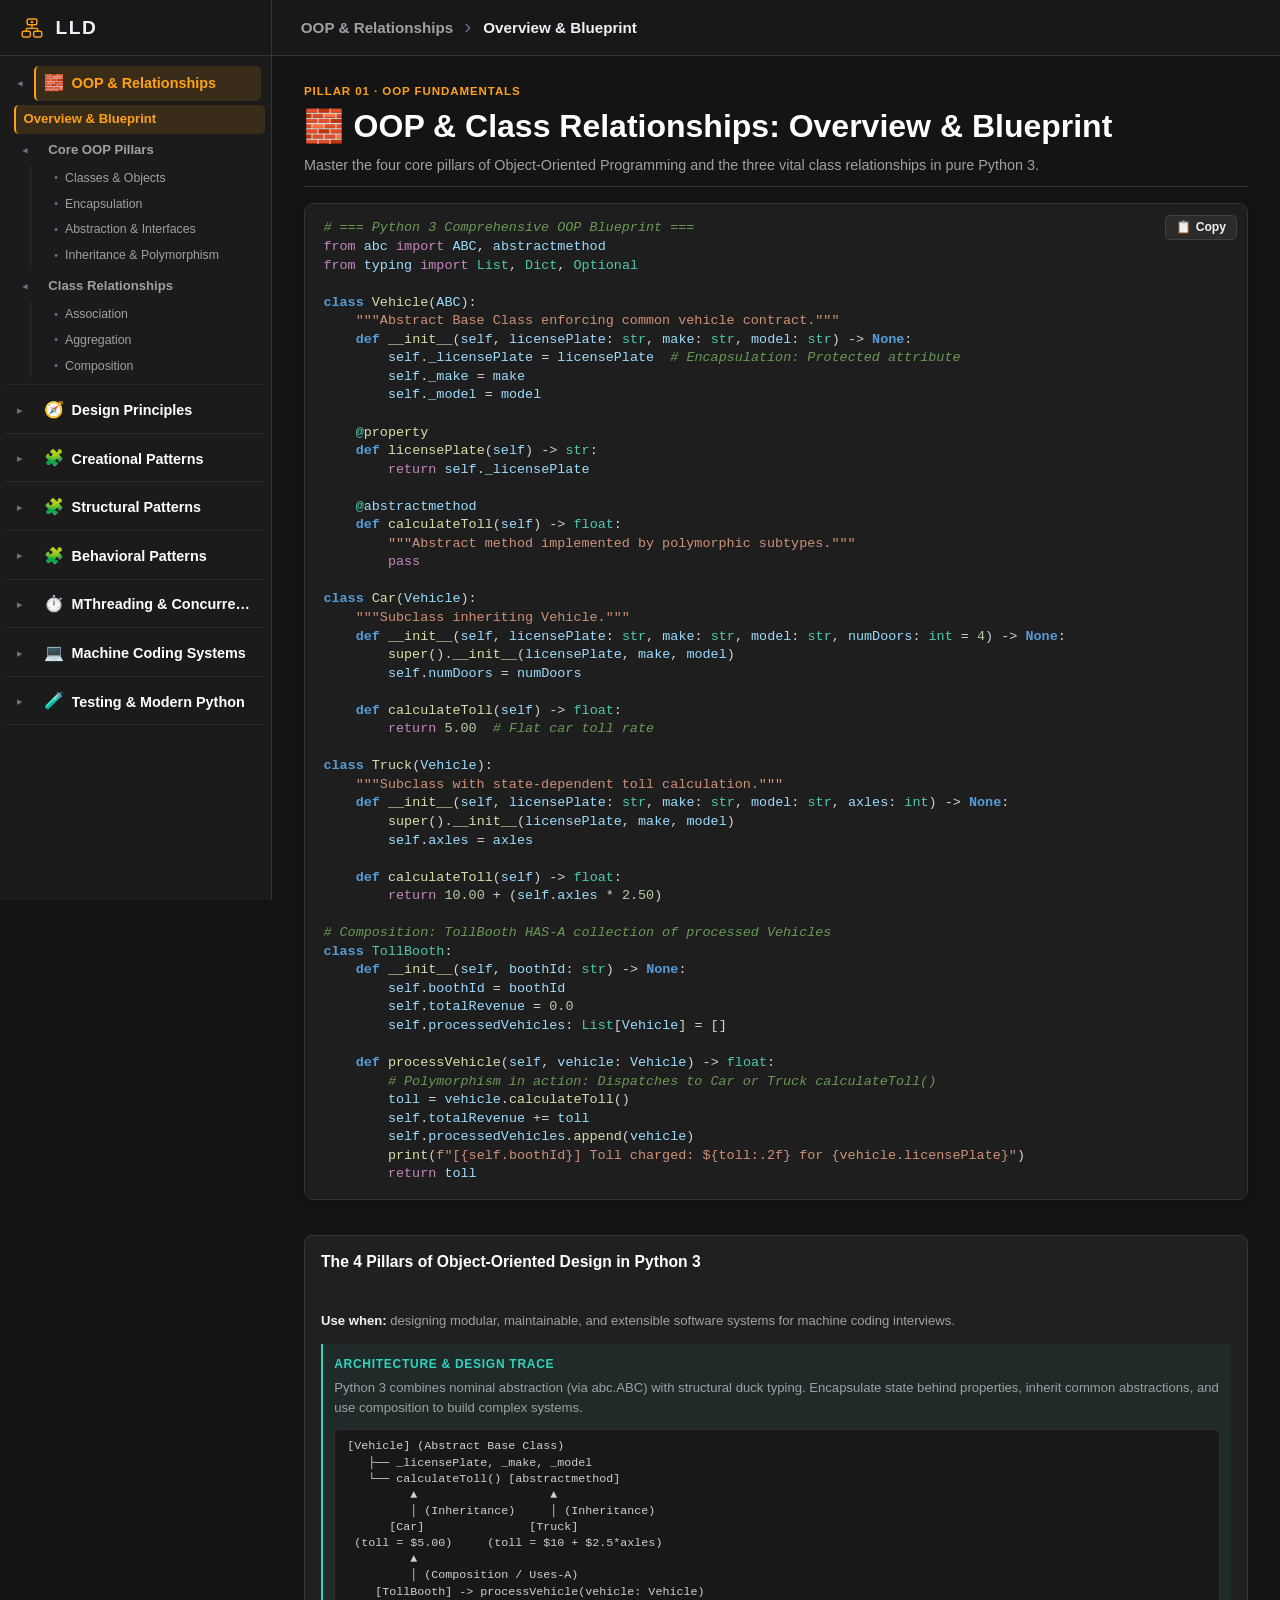
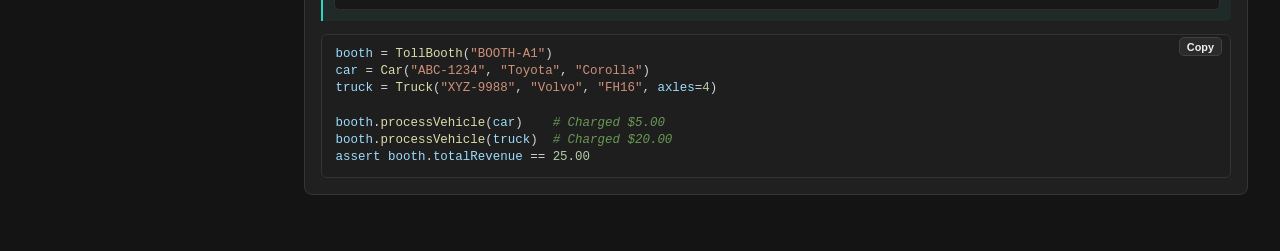
==== index.html @ dd537dd0 "Add Python 3 Multi-Threading (MThreading) section with locks, condition variables, semaphores, event" ====
<!doctype html>
<html lang="en">
<head>
  <meta charset="UTF-8">
  <meta name="viewport" content="width=device-width, initial-scale=1.0">
  <meta name="description" content="Python 3 Low-Level Design (LLD) and Machine Coding Interview Guide with 3-Level Navigation.">
  <title>LLD Machine Coding Interview Guide · Python 3</title>
  <link rel="shortcut icon" href="favicon.ico">
  <link rel="icon" type="image/x-icon" href="favicon.ico">
  <link rel="apple-touch-icon" href="apple-touch-icon.png">
  <link rel="icon" type="image/svg+xml" href="assets/favicon.svg">
  <link rel="stylesheet" href="assets/css/cheat-sheet.css">
</head>
<body>
  <aside class="sidebar" id="sidebar" aria-label="Topic navigation">
    <div class="sidebar-header">
      <a class="brand" href="index.html" aria-label="LLD Home">
        <span class="brand-icon" aria-hidden="true">
          <svg class="brand-dsa-icon" viewBox="0 0 32 32" width="24" height="24" fill="none">
            <rect width="32" height="32" rx="7" fill="#1a1a1a"/>
            <rect x="10" y="5" width="12" height="7" rx="2" fill="none" stroke="#ffa116" stroke-width="1.8"/>
            <circle cx="16" cy="8.5" r="1.5" fill="#ffa116"/>
            <line x1="16" y1="12" x2="16" y2="16.5" stroke="#ffa116" stroke-width="1.6"/>
            <line x1="9" y1="16.5" x2="23" y2="16.5" stroke="#ffa116" stroke-width="1.6"/>
            <line x1="9" y1="16.5" x2="9" y2="20" stroke="#ffa116" stroke-width="1.6"/>
            <line x1="23" y1="16.5" x2="23" y2="20" stroke="#ffa116" stroke-width="1.6"/>
            <rect x="4" y="20" width="10" height="7" rx="2" fill="none" stroke="#ffa116" stroke-width="1.8"/>
            <rect x="18" y="20" width="10" height="7" rx="2" fill="none" stroke="#ffa116" stroke-width="1.8"/>
          </svg>
        </span>
        <span class="brand-title">LLD</span>
      </a>
    </div>

    <nav class="nav-tree" id="nav-tree" aria-label="3-Level Category Navigation">
      <!-- 1. OOP FUNDAMENTALS & RELATIONSHIPS -->
      <div class="tree-node l1-node expanded" data-topic="oop">
        <div class="tree-header l1-header">
          <button class="tree-toggle" type="button" aria-label="Toggle OOP">
            <span class="chevron">▾</span>
          </button>
          <a class="nav-item l1-link active" href="#oop-blueprint">
            <span class="topic-icon">🧱</span>
            <span class="nav-title">OOP &amp; Relationships</span>
          </a>
        </div>
        <div class="tree-children l2-children">
          <div class="tree-node l2-node">
            <div class="tree-header l2-header">
              <a class="nav-item l2-link active" href="#oop-blueprint">
                <span class="nav-title">Overview &amp; Blueprint</span>
              </a>
            </div>
          </div>
          <div class="tree-node l2-node expanded">
            <div class="tree-header l2-header">
              <button class="tree-toggle" type="button" aria-label="Toggle Core Pillars">
                <span class="chevron">▾</span>
              </button>
              <a class="nav-item l2-link" href="#oop-pillars-sub">
                <span class="nav-title">Core OOP Pillars</span>
              </a>
            </div>
            <div class="tree-children l3-children">
              <a class="nav-item l3-link" href="#oop-pillars-sub" data-target-sub="oop-classes-objects">
                <span class="leaf-dot">•</span>
                <span class="nav-title">Classes &amp; Objects</span>
              </a>
              <a class="nav-item l3-link" href="#oop-pillars-sub" data-target-sub="oop-encapsulation">
                <span class="leaf-dot">•</span>
                <span class="nav-title">Encapsulation</span>
              </a>
              <a class="nav-item l3-link" href="#oop-pillars-sub" data-target-sub="oop-abstraction">
                <span class="leaf-dot">•</span>
                <span class="nav-title">Abstraction &amp; Interfaces</span>
              </a>
              <a class="nav-item l3-link" href="#oop-pillars-sub" data-target-sub="oop-inheritance-poly">
                <span class="leaf-dot">•</span>
                <span class="nav-title">Inheritance &amp; Polymorphism</span>
              </a>
            </div>
          </div>
          <div class="tree-node l2-node expanded">
            <div class="tree-header l2-header">
              <button class="tree-toggle" type="button" aria-label="Toggle Class Relationships">
                <span class="chevron">▾</span>
              </button>
              <a class="nav-item l2-link" href="#oop-relationships-sub">
                <span class="nav-title">Class Relationships</span>
              </a>
            </div>
            <div class="tree-children l3-children">
              <a class="nav-item l3-link" href="#oop-relationships-sub" data-target-sub="oop-association">
                <span class="leaf-dot">•</span>
                <span class="nav-title">Association</span>
              </a>
              <a class="nav-item l3-link" href="#oop-relationships-sub" data-target-sub="oop-aggregation">
                <span class="leaf-dot">•</span>
                <span class="nav-title">Aggregation</span>
              </a>
              <a class="nav-item l3-link" href="#oop-relationships-sub" data-target-sub="oop-composition">
                <span class="leaf-dot">•</span>
                <span class="nav-title">Composition</span>
              </a>
            </div>
          </div>
        </div>
      </div>

      <!-- 2. DESIGN PRINCIPLES -->
      <div class="tree-node l1-node" data-topic="principles">
        <div class="tree-header l1-header">
          <button class="tree-toggle" type="button" aria-label="Toggle Design Principles">
            <span class="chevron">▸</span>
          </button>
          <a class="nav-item l1-link" href="#principles-blueprint">
            <span class="topic-icon">🧭</span>
            <span class="nav-title">Design Principles</span>
          </a>
        </div>
        <div class="tree-children l2-children">
          <div class="tree-node l2-node">
            <div class="tree-header l2-header">
              <a class="nav-item l2-link" href="#principles-blueprint">
                <span class="nav-title">Overview &amp; Blueprint</span>
              </a>
            </div>
          </div>
          <div class="tree-node l2-node">
            <div class="tree-header l2-header">
              <button class="tree-toggle" type="button" aria-label="Toggle Core Principles">
                <span class="chevron">▸</span>
              </button>
              <a class="nav-item l2-link" href="#principles-core-sub">
                <span class="nav-title">DRY, KISS &amp; YAGNI</span>
              </a>
            </div>
            <div class="tree-children l3-children">
              <a class="nav-item l3-link" href="#principles-core-sub" data-target-sub="principles-core-trio">
                <span class="leaf-dot">•</span>
                <span class="nav-title">Pragmatic Design Trio</span>
              </a>
            </div>
          </div>
          <div class="tree-node l2-node">
            <div class="tree-header l2-header">
              <button class="tree-toggle" type="button" aria-label="Toggle SOLID Principles">
                <span class="chevron">▸</span>
              </button>
              <a class="nav-item l2-link" href="#principles-solid-sub">
                <span class="nav-title">SOLID Principles</span>
              </a>
            </div>
            <div class="tree-children l3-children">
              <a class="nav-item l3-link" href="#principles-solid-sub" data-target-sub="solid-srp">
                <span class="leaf-dot">•</span>
                <span class="nav-title">Single Responsibility (SRP)</span>
              </a>
              <a class="nav-item l3-link" href="#principles-solid-sub" data-target-sub="solid-ocp">
                <span class="leaf-dot">•</span>
                <span class="nav-title">Open/Closed Principle (OCP)</span>
              </a>
              <a class="nav-item l3-link" href="#principles-solid-sub" data-target-sub="solid-lsp">
                <span class="leaf-dot">•</span>
                <span class="nav-title">Liskov Substitution (LSP)</span>
              </a>
              <a class="nav-item l3-link" href="#principles-solid-sub" data-target-sub="solid-isp">
                <span class="leaf-dot">•</span>
                <span class="nav-title">Interface Segregation (ISP)</span>
              </a>
              <a class="nav-item l3-link" href="#principles-solid-sub" data-target-sub="solid-dip">
                <span class="leaf-dot">•</span>
                <span class="nav-title">Dependency Inversion (DIP)</span>
              </a>
            </div>
          </div>
        </div>
      </div>

      <!-- 3. CREATIONAL DESIGN PATTERNS -->
      <div class="tree-node l1-node" data-topic="creational">
        <div class="tree-header l1-header">
          <button class="tree-toggle" type="button" aria-label="Toggle Creational">
            <span class="chevron">▸</span>
          </button>
          <a class="nav-item l1-link" href="#creational-blueprint">
            <span class="topic-icon">🧩</span>
            <span class="nav-title">Creational Patterns</span>
          </a>
        </div>
        <div class="tree-children l2-children">
          <div class="tree-node l2-node">
            <div class="tree-header l2-header">
              <a class="nav-item l2-link" href="#creational-blueprint">
                <span class="nav-title">Overview &amp; Blueprint</span>
              </a>
            </div>
          </div>
          <div class="tree-node l2-node">
            <div class="tree-header l2-header">
              <button class="tree-toggle" type="button" aria-label="Toggle Creational Patterns">
                <span class="chevron">▸</span>
              </button>
              <a class="nav-item l2-link" href="#creational-patterns-sub">
                <span class="nav-title">Creational Catalog</span>
              </a>
            </div>
            <div class="tree-children l3-children">
              <a class="nav-item l3-link" href="#creational-patterns-sub" data-target-sub="pattern-singleton">
                <span class="leaf-dot">•</span>
                <span class="nav-title">Singleton Pattern</span>
              </a>
              <a class="nav-item l3-link" href="#creational-patterns-sub" data-target-sub="pattern-factory-method">
                <span class="leaf-dot">•</span>
                <span class="nav-title">Factory Method</span>
              </a>
              <a class="nav-item l3-link" href="#creational-patterns-sub" data-target-sub="pattern-abstract-factory">
                <span class="leaf-dot">•</span>
                <span class="nav-title">Abstract Factory</span>
              </a>
              <a class="nav-item l3-link" href="#creational-patterns-sub" data-target-sub="pattern-builder">
                <span class="leaf-dot">•</span>
                <span class="nav-title">Builder Pattern</span>
              </a>
              <a class="nav-item l3-link" href="#creational-patterns-sub" data-target-sub="pattern-prototype">
                <span class="leaf-dot">•</span>
                <span class="nav-title">Prototype Pattern</span>
              </a>
            </div>
          </div>
        </div>
      </div>

      <!-- 4. STRUCTURAL DESIGN PATTERNS -->
      <div class="tree-node l1-node" data-topic="structural">
        <div class="tree-header l1-header">
          <button class="tree-toggle" type="button" aria-label="Toggle Structural">
            <span class="chevron">▸</span>
          </button>
          <a class="nav-item l1-link" href="#structural-blueprint">
            <span class="topic-icon">🧩</span>
            <span class="nav-title">Structural Patterns</span>
          </a>
        </div>
        <div class="tree-children l2-children">
          <div class="tree-node l2-node">
            <div class="tree-header l2-header">
              <a class="nav-item l2-link" href="#structural-blueprint">
                <span class="nav-title">Overview &amp; Blueprint</span>
              </a>
            </div>
          </div>
          <div class="tree-node l2-node">
            <div class="tree-header l2-header">
              <button class="tree-toggle" type="button" aria-label="Toggle Structural Patterns">
                <span class="chevron">▸</span>
              </button>
              <a class="nav-item l2-link" href="#structural-patterns-sub">
                <span class="nav-title">Structural Catalog</span>
              </a>
            </div>
            <div class="tree-children l3-children">
              <a class="nav-item l3-link" href="#structural-patterns-sub" data-target-sub="pattern-adapter">
                <span class="leaf-dot">•</span>
                <span class="nav-title">Adapter Pattern</span>
              </a>
              <a class="nav-item l3-link" href="#structural-patterns-sub" data-target-sub="pattern-bridge">
                <span class="leaf-dot">•</span>
                <span class="nav-title">Bridge Pattern</span>
              </a>
              <a class="nav-item l3-link" href="#structural-patterns-sub" data-target-sub="pattern-composite">
                <span class="leaf-dot">•</span>
                <span class="nav-title">Composite Pattern</span>
              </a>
              <a class="nav-item l3-link" href="#structural-patterns-sub" data-target-sub="pattern-decorator">
                <span class="leaf-dot">•</span>
                <span class="nav-title">Decorator Pattern</span>
              </a>
              <a class="nav-item l3-link" href="#structural-patterns-sub" data-target-sub="pattern-facade">
                <span class="leaf-dot">•</span>
                <span class="nav-title">Facade Pattern</span>
              </a>
              <a class="nav-item l3-link" href="#structural-patterns-sub" data-target-sub="pattern-flyweight">
                <span class="leaf-dot">•</span>
                <span class="nav-title">Flyweight Pattern</span>
              </a>
              <a class="nav-item l3-link" href="#structural-patterns-sub" data-target-sub="pattern-proxy">
                <span class="leaf-dot">•</span>
                <span class="nav-title">Proxy Pattern</span>
              </a>
            </div>
          </div>
        </div>
      </div>

      <!-- 5. BEHAVIORAL DESIGN PATTERNS -->
      <div class="tree-node l1-node" data-topic="behavioral">
        <div class="tree-header l1-header">
          <button class="tree-toggle" type="button" aria-label="Toggle Behavioral">
            <span class="chevron">▸</span>
          </button>
          <a class="nav-item l1-link" href="#behavioral-blueprint">
            <span class="topic-icon">🧩</span>
            <span class="nav-title">Behavioral Patterns</span>
          </a>
        </div>
        <div class="tree-children l2-children">
          <div class="tree-node l2-node">
            <div class="tree-header l2-header">
              <a class="nav-item l2-link" href="#behavioral-blueprint">
                <span class="nav-title">Overview &amp; Blueprint</span>
              </a>
            </div>
          </div>
          <div class="tree-node l2-node">
            <div class="tree-header l2-header">
              <button class="tree-toggle" type="button" aria-label="Toggle Behavioral Patterns">
                <span class="chevron">▸</span>
              </button>
              <a class="nav-item l2-link" href="#behavioral-patterns-sub">
                <span class="nav-title">Behavioral Catalog</span>
              </a>
            </div>
            <div class="tree-children l3-children">
              <a class="nav-item l3-link" href="#behavioral-patterns-sub" data-target-sub="pattern-strategy">
                <span class="leaf-dot">•</span>
                <span class="nav-title">Strategy Pattern</span>
              </a>
              <a class="nav-item l3-link" href="#behavioral-patterns-sub" data-target-sub="pattern-observer">
                <span class="leaf-dot">•</span>
                <span class="nav-title">Observer Pattern</span>
              </a>
              <a class="nav-item l3-link" href="#behavioral-patterns-sub" data-target-sub="pattern-command">
                <span class="leaf-dot">•</span>
                <span class="nav-title">Command Pattern</span>
              </a>
              <a class="nav-item l3-link" href="#behavioral-patterns-sub" data-target-sub="pattern-state">
                <span class="leaf-dot">•</span>
                <span class="nav-title">State Pattern</span>
              </a>
              <a class="nav-item l3-link" href="#behavioral-patterns-sub" data-target-sub="pattern-template-method">
                <span class="leaf-dot">•</span>
                <span class="nav-title">Template Method</span>
              </a>
              <a class="nav-item l3-link" href="#behavioral-patterns-sub" data-target-sub="pattern-iterator">
                <span class="leaf-dot">•</span>
                <span class="nav-title">Iterator Pattern</span>
              </a>
              <a class="nav-item l3-link" href="#behavioral-patterns-sub" data-target-sub="pattern-chain-of-responsibility">
                <span class="leaf-dot">•</span>
                <span class="nav-title">Chain of Responsibility</span>
              </a>
              <a class="nav-item l3-link" href="#behavioral-patterns-sub" data-target-sub="pattern-mediator">
                <span class="leaf-dot">•</span>
                <span class="nav-title">Mediator Pattern</span>
              </a>
              <a class="nav-item l3-link" href="#behavioral-patterns-sub" data-target-sub="pattern-memento">
                <span class="leaf-dot">•</span>
                <span class="nav-title">Memento Pattern</span>
              </a>
              <a class="nav-item l3-link" href="#behavioral-patterns-sub" data-target-sub="pattern-visitor">
                <span class="leaf-dot">•</span>
                <span class="nav-title">Visitor Pattern</span>
              </a>
            </div>
          </div>
        </div>
      </div>

            <!-- 6. CONCURRENCY & MULTI-THREADING (MTHREADING) -->
      <div class="tree-node l1-node" data-topic="concurrency">
        <div class="tree-header l1-header">
          <button class="tree-toggle" type="button" aria-label="Toggle Concurrency">
            <span class="chevron">▸</span>
          </button>
          <a class="nav-item l1-link" href="#concurrency-blueprint">
            <span class="topic-icon">⏱️</span>
            <span class="nav-title">MThreading &amp; Concurrency</span>
          </a>
        </div>
        <div class="tree-children l2-children">
          <div class="tree-node l2-node">
            <div class="tree-header l2-header">
              <a class="nav-item l2-link" href="#concurrency-blueprint">
                <span class="nav-title">Overview &amp; Blueprint</span>
              </a>
            </div>
          </div>
          <!-- 6.1 MThreading Primitives -->
          <div class="tree-node l2-node">
            <div class="tree-header l2-header">
              <button class="tree-toggle" type="button" aria-label="Toggle Primitives">
                <span class="chevron">▸</span>
              </button>
              <a class="nav-item l2-link" href="#concurrency-sync-sub">
                <span class="nav-title">MThreading Primitives</span>
              </a>
            </div>
            <div class="tree-children l3-children">
              <a class="nav-item l3-link" href="#concurrency-sync-sub" data-target-sub="conc-lock">
                <span class="leaf-dot">•</span>
                <span class="nav-title">Lock (Mutual Exclusion)</span>
              </a>
              <a class="nav-item l3-link" href="#concurrency-sync-sub" data-target-sub="conc-rlock">
                <span class="leaf-dot">•</span>
                <span class="nav-title">RLock (Reentrant Lock)</span>
              </a>
              <a class="nav-item l3-link" href="#concurrency-sync-sub" data-target-sub="conc-condition">
                <span class="leaf-dot">•</span>
                <span class="nav-title">Condition Variables</span>
              </a>
              <a class="nav-item l3-link" href="#concurrency-sync-sub" data-target-sub="conc-semaphore">
                <span class="leaf-dot">•</span>
                <span class="nav-title">Semaphore &amp; Bounded</span>
              </a>
              <a class="nav-item l3-link" href="#concurrency-sync-sub" data-target-sub="conc-event">
                <span class="leaf-dot">•</span>
                <span class="nav-title">Event (Signaling &amp; Flags)</span>
              </a>
            </div>
          </div>
          <!-- 6.2 Sync, Patterns & Pitfalls -->
          <div class="tree-node l2-node">
            <div class="tree-header l2-header">
              <button class="tree-toggle" type="button" aria-label="Toggle Patterns">
                <span class="chevron">▸</span>
              </button>
              <a class="nav-item l2-link" href="#concurrency-patterns-sub">
                <span class="nav-title">Sync, Patterns &amp; Pitfalls</span>
              </a>
            </div>
            <div class="tree-children l3-children">
              <a class="nav-item l3-link" href="#concurrency-patterns-sub" data-target-sub="conc-thread-sync">
                <span class="leaf-dot">•</span>
                <span class="nav-title">Thread Synchronization</span>
              </a>
              <a class="nav-item l3-link" href="#concurrency-patterns-sub" data-target-sub="conc-producer-consumer">
                <span class="leaf-dot">•</span>
                <span class="nav-title">Producer / Consumer</span>
              </a>
              <a class="nav-item l3-link" href="#concurrency-patterns-sub" data-target-sub="conc-deadlocks">
                <span class="leaf-dot">•</span>
                <span class="nav-title">Deadlocks &amp; Avoidance</span>
              </a>
              <a class="nav-item l3-link" href="#concurrency-patterns-sub" data-target-sub="conc-race-conditions">
                <span class="leaf-dot">•</span>
                <span class="nav-title">Race Conditions &amp; Fixes</span>
              </a>
              <a class="nav-item l3-link" href="#concurrency-patterns-sub" data-target-sub="conc-thread-pool">
                <span class="leaf-dot">•</span>
                <span class="nav-title">Thread Pool Pattern</span>
              </a>
              <a class="nav-item l3-link" href="#concurrency-patterns-sub" data-target-sub="conc-reader-writer">
                <span class="leaf-dot">•</span>
                <span class="nav-title">Reader-Writer Lock</span>
              </a>
            </div>
          </div>
        </div>
      </div>

      <!-- 7. MACHINE CODING SYSTEMS -->
      <div class="tree-node l1-node" data-topic="problems">
        <div class="tree-header l1-header">
          <button class="tree-toggle" type="button" aria-label="Toggle Problems">
            <span class="chevron">▸</span>
          </button>
          <a class="nav-item l1-link" href="#problems-blueprint">
            <span class="topic-icon">💻</span>
            <span class="nav-title">Machine Coding Systems</span>
          </a>
        </div>
        <div class="tree-children l2-children">
          <div class="tree-node l2-node">
            <div class="tree-header l2-header">
              <a class="nav-item l2-link" href="#problems-blueprint">
                <span class="nav-title">Interview Strategy</span>
              </a>
            </div>
          </div>
          <!-- 7.1 Foundational Systems -->
          <div class="tree-node l2-node">
            <div class="tree-header l2-header">
              <button class="tree-toggle" type="button" aria-label="Toggle Foundational Systems">
                <span class="chevron">▸</span>
              </button>
              <a class="nav-item l2-link" href="#problems-foundational-sub">
                <span class="nav-title">Foundational &amp; Utilities</span>
              </a>
            </div>
            <div class="tree-children l3-children">
              <a class="nav-item l3-link" href="#problems-foundational-sub" data-target-sub="prob-parking-lot">
                <span class="leaf-dot">•</span>
                <span class="nav-title">Parking Lot System</span>
              </a>
              <a class="nav-item l3-link" href="#problems-foundational-sub" data-target-sub="prob-lru-cache">
                <span class="leaf-dot">•</span>
                <span class="nav-title">LRU Cache</span>
              </a>
              <a class="nav-item l3-link" href="#problems-foundational-sub" data-target-sub="prob-elevator-system">
                <span class="leaf-dot">•</span>
                <span class="nav-title">Elevator System</span>
              </a>
              <a class="nav-item l3-link" href="#problems-foundational-sub" data-target-sub="prob-splitwise">
                <span class="leaf-dot">•</span>
                <span class="nav-title">Splitwise Expense Sharing</span>
              </a>
              <a class="nav-item l3-link" href="#problems-foundational-sub" data-target-sub="prob-vending-machine">
                <span class="leaf-dot">•</span>
                <span class="nav-title">Vending Machine</span>
              </a>
              <a class="nav-item l3-link" href="#problems-foundational-sub" data-target-sub="prob-coffee-vending">
                <span class="leaf-dot">•</span>
                <span class="nav-title">Coffee Vending Machine</span>
              </a>
              <a class="nav-item l3-link" href="#problems-foundational-sub" data-target-sub="prob-pub-sub">
                <span class="leaf-dot">•</span>
                <span class="nav-title">Pub-Sub Message Broker</span>
              </a>
              <a class="nav-item l3-link" href="#problems-foundational-sub" data-target-sub="prob-logging-framework">
                <span class="leaf-dot">•</span>
                <span class="nav-title">Logging Framework</span>
              </a>
            </div>
          </div>

          <!-- 7.2 Mobility & Booking -->
          <div class="tree-node l2-node">
            <div class="tree-header l2-header">
              <button class="tree-toggle" type="button" aria-label="Toggle Mobility & Booking">
                <span class="chevron">▸</span>
              </button>
              <a class="nav-item l2-link" href="#problems-booking-sub">
                <span class="nav-title">Mobility &amp; Booking</span>
              </a>
            </div>
            <div class="tree-children l3-children">
              <a class="nav-item l3-link" href="#problems-booking-sub" data-target-sub="prob-ride-sharing">
                <span class="leaf-dot">•</span>
                <span class="nav-title">Ride-Sharing (Uber/Lyft)</span>
              </a>
              <a class="nav-item l3-link" href="#problems-booking-sub" data-target-sub="prob-movie-booking">
                <span class="leaf-dot">•</span>
                <span class="nav-title">Movie Ticket Booking</span>
              </a>
              <a class="nav-item l3-link" href="#problems-booking-sub" data-target-sub="prob-concert-booking">
                <span class="leaf-dot">•</span>
                <span class="nav-title">Concert Ticket Booking</span>
              </a>
              <a class="nav-item l3-link" href="#problems-booking-sub" data-target-sub="prob-hotel-management">
                <span class="leaf-dot">•</span>
                <span class="nav-title">Hotel Management</span>
              </a>
              <a class="nav-item l3-link" href="#problems-booking-sub" data-target-sub="prob-car-rental">
                <span class="leaf-dot">•</span>
                <span class="nav-title">Car Rental System</span>
              </a>
              <a class="nav-item l3-link" href="#problems-booking-sub" data-target-sub="prob-airline-management">
                <span class="leaf-dot">•</span>
                <span class="nav-title">Airline Management</span>
              </a>
              <a class="nav-item l3-link" href="#problems-booking-sub" data-target-sub="prob-food-delivery">
                <span class="leaf-dot">•</span>
                <span class="nav-title">Food Delivery (DoorDash)</span>
              </a>
              <a class="nav-item l3-link" href="#problems-booking-sub" data-target-sub="prob-restaurant-management">
                <span class="leaf-dot">•</span>
                <span class="nav-title">Restaurant Management</span>
              </a>
            </div>
          </div>

          <!-- 7.3 Gaming & Board -->
          <div class="tree-node l2-node">
            <div class="tree-header l2-header">
              <button class="tree-toggle" type="button" aria-label="Toggle Gaming & Board">
                <span class="chevron">▸</span>
              </button>
              <a class="nav-item l2-link" href="#problems-gaming-sub">
                <span class="nav-title">Gaming &amp; Board Systems</span>
              </a>
            </div>
            <div class="tree-children l3-children">
              <a class="nav-item l3-link" href="#problems-gaming-sub" data-target-sub="prob-chess-game">
                <span class="leaf-dot">•</span>
                <span class="nav-title">Chess Game Engine</span>
              </a>
              <a class="nav-item l3-link" href="#problems-gaming-sub" data-target-sub="prob-tictactoe">
                <span class="leaf-dot">•</span>
                <span class="nav-title">Tic-Tac-Toe Game</span>
              </a>
              <a class="nav-item l3-link" href="#problems-gaming-sub" data-target-sub="prob-snake-and-ladder">
                <span class="leaf-dot">•</span>
                <span class="nav-title">Snake and Ladder Game</span>
              </a>
              <a class="nav-item l3-link" href="#problems-gaming-sub" data-target-sub="prob-cricinfo">
                <span class="leaf-dot">•</span>
                <span class="nav-title">Cricinfo Live Scoring</span>
              </a>
              <a class="nav-item l3-link" href="#problems-gaming-sub" data-target-sub="prob-traffic-signal">
                <span class="leaf-dot">•</span>
                <span class="nav-title">Traffic Signal Control</span>
              </a>
            </div>
          </div>

          <!-- 7.4 FinTech & Enterprise Platforms -->
          <div class="tree-node l2-node">
            <div class="tree-header l2-header">
              <button class="tree-toggle" type="button" aria-label="Toggle FinTech & Platforms">
                <span class="chevron">▸</span>
              </button>
              <a class="nav-item l2-link" href="#problems-enterprise-sub">
                <span class="nav-title">FinTech &amp; Platforms</span>
              </a>
            </div>
            <div class="tree-children l3-children">
              <a class="nav-item l3-link" href="#problems-enterprise-sub" data-target-sub="prob-atm">
                <span class="leaf-dot">•</span>
                <span class="nav-title">ATM Banking System</span>
              </a>
              <a class="nav-item l3-link" href="#problems-enterprise-sub" data-target-sub="prob-digital-wallet">
                <span class="leaf-dot">•</span>
                <span class="nav-title">Digital Wallet Service</span>
              </a>
              <a class="nav-item l3-link" href="#problems-enterprise-sub" data-target-sub="prob-online-shopping">
                <span class="leaf-dot">•</span>
                <span class="nav-title">Online Shopping (Amazon)</span>
              </a>
              <a class="nav-item l3-link" href="#problems-enterprise-sub" data-target-sub="prob-stock-brokerage">
                <span class="leaf-dot">•</span>
                <span class="nav-title">Stock Brokerage (Zerodha)</span>
              </a>
              <a class="nav-item l3-link" href="#problems-enterprise-sub" data-target-sub="prob-online-auction">
                <span class="leaf-dot">•</span>
                <span class="nav-title">Online Auction (eBay)</span>
              </a>
              <a class="nav-item l3-link" href="#problems-enterprise-sub" data-target-sub="prob-task-management">
                <span class="leaf-dot">•</span>
                <span class="nav-title">Task Management (Jira)</span>
              </a>
              <a class="nav-item l3-link" href="#problems-enterprise-sub" data-target-sub="prob-stack-overflow">
                <span class="leaf-dot">•</span>
                <span class="nav-title">Stack Overflow</span>
              </a>
              <a class="nav-item l3-link" href="#problems-enterprise-sub" data-target-sub="prob-course-registration">
                <span class="leaf-dot">•</span>
                <span class="nav-title">Course Registration</span>
              </a>
              <a class="nav-item l3-link" href="#problems-enterprise-sub" data-target-sub="prob-library-management">
                <span class="leaf-dot">•</span>
                <span class="nav-title">Library Management</span>
              </a>
              <a class="nav-item l3-link" href="#problems-enterprise-sub" data-target-sub="prob-linkedin">
                <span class="leaf-dot">•</span>
                <span class="nav-title">LinkedIn Network</span>
              </a>
              <a class="nav-item l3-link" href="#problems-enterprise-sub" data-target-sub="prob-social-networking">
                <span class="leaf-dot">•</span>
                <span class="nav-title">Social Network (Facebook)</span>
              </a>
              <a class="nav-item l3-link" href="#problems-enterprise-sub" data-target-sub="prob-music-streaming">
                <span class="leaf-dot">•</span>
                <span class="nav-title">Music Streaming (Spotify)</span>
              </a>
            </div>
          </div>
        </div>
      </div>
      <!-- 8. TESTING, MOCKING & MODERN PYTHON -->
      <div class="tree-node l1-node" data-topic="testing">
        <div class="tree-header l1-header">
          <button class="tree-toggle" type="button" aria-label="Toggle Testing">
            <span class="chevron">▸</span>
          </button>
          <a class="nav-item l1-link" href="#testing-blueprint">
            <span class="topic-icon">🧪</span>
            <span class="nav-title">Testing &amp; Modern Python</span>
          </a>
        </div>
        <div class="tree-children l2-children">
          <div class="tree-node l2-node">
            <div class="tree-header l2-header">
              <a class="nav-item l2-link" href="#testing-blueprint">
                <span class="nav-title">Overview &amp; Blueprint</span>
              </a>
            </div>
          </div>
          <!-- 8.1 Unit Testing & Mocking -->
          <div class="tree-node l2-node">
            <div class="tree-header l2-header">
              <button class="tree-toggle" type="button" aria-label="Toggle Unit Testing">
                <span class="chevron">▸</span>
              </button>
              <a class="nav-item l2-link" href="#testing-ut-mocking-sub">
                <span class="nav-title">Unit Testing &amp; Mocking</span>
              </a>
            </div>
            <div class="tree-children l3-children">
              <a class="nav-item l3-link" href="#testing-ut-mocking-sub" data-target-sub="test-unit-assertions">
                <span class="leaf-dot">•</span>
                <span class="nav-title">Unit Testing &amp; Assertions</span>
              </a>
              <a class="nav-item l3-link" href="#testing-ut-mocking-sub" data-target-sub="test-mocking-basics">
                <span class="leaf-dot">•</span>
                <span class="nav-title">Mock, MagicMock &amp; Returns</span>
              </a>
              <a class="nav-item l3-link" href="#testing-ut-mocking-sub" data-target-sub="test-patch-decorators">
                <span class="leaf-dot">•</span>
                <span class="nav-title">Monkey Patching (@patch)</span>
              </a>
              <a class="nav-item l3-link" href="#testing-ut-mocking-sub" data-target-sub="test-time-mocking">
                <span class="leaf-dot">•</span>
                <span class="nav-title">Deterministic Time Mocking</span>
              </a>
              <a class="nav-item l3-link" href="#testing-ut-mocking-sub" data-target-sub="test-integration-driver">
                <span class="leaf-dot">•</span>
                <span class="nav-title">Integration Test Driver</span>
              </a>
            </div>
          </div>

          <!-- 8.2 Exceptions & Context Managers -->
          <div class="tree-node l2-node">
            <div class="tree-header l2-header">
              <button class="tree-toggle" type="button" aria-label="Toggle Exceptions">
                <span class="chevron">▸</span>
              </button>
              <a class="nav-item l2-link" href="#testing-exceptions-context-sub">
                <span class="nav-title">Exceptions &amp; Context Managers</span>
              </a>
            </div>
            <div class="tree-children l3-children">
              <a class="nav-item l3-link" href="#testing-exceptions-context-sub" data-target-sub="modern-custom-exceptions">
                <span class="leaf-dot">•</span>
                <span class="nav-title">Domain Exceptions &amp; Chaining</span>
              </a>
              <a class="nav-item l3-link" href="#testing-exceptions-context-sub" data-target-sub="modern-context-manager-class">
                <span class="leaf-dot">•</span>
                <span class="nav-title">Class Context Managers</span>
              </a>
              <a class="nav-item l3-link" href="#testing-exceptions-context-sub" data-target-sub="modern-contextlib-patterns">
                <span class="leaf-dot">•</span>
                <span class="nav-title">contextlib Utilities</span>
              </a>
            </div>
          </div>
        </div>
      </div>
    </nav>
  </aside>
  <div class="sidebar-backdrop" id="sidebar-backdrop" aria-hidden="true"></div>

  <div class="page-shell">
    <header class="topbar">
      <div class="breadcrumb">
        <span id="current-topic"><span class="breadcrumb-category">OOP &amp; Relationships</span><span class="breadcrumb-divider" aria-hidden="true"><svg class="breadcrumb-icon" width="14" height="14" viewBox="0 0 24 24" fill="none" stroke="currentColor" stroke-width="2.5" stroke-linecap="round" stroke-linejoin="round"><polyline points="9 18 15 12 9 6"></polyline></svg></span><span class="breadcrumb-page">Overview &amp; Blueprint</span></span>
      </div>
      <button class="mobile-menu" id="menu-button" type="button" aria-label="Open topic navigation">☰ Topics</button>
    </header>

    <main class="content" id="revision-content">
      <!-- PAGE: oop-blueprint -->
      <section class="page-view active" id="oop-blueprint" data-topic-title="OOP &amp; Relationships" data-page-title="Overview &amp; Blueprint" aria-hidden="false">
        <header class="topic-heading">
          <span class="level-tag">Pillar 01 · OOP Fundamentals</span>
          <h1><span>🧱</span> OOP &amp; Class Relationships: Overview &amp; Blueprint</h1>
          <p class="topic-summary">Master the four core pillars of Object-Oriented Programming and the three vital class relationships in pure Python 3.</p>
        </header>
        <section class="blueprint-card" aria-label="OOP Blueprint">
          <button class="copy-button blueprint-copy" type="button" data-code="oop-blueprint-code"><span>📋</span> Copy</button>
          <pre class="code-block" id="oop-blueprint-code"><code><span class="line-text"><span class="comment"># === Python 3 Comprehensive OOP Blueprint ===</span>
</span>
<span class="line-text"><span class="flow">from</span> <span class="var">abc</span> <span class="flow">import</span> <span class="var">ABC</span><span class="punct">,</span> <span class="var">abstractmethod</span>
</span>
<span class="line-text"><span class="flow">from</span> <span class="var">typing</span> <span class="flow">import</span> <span class="type">List</span><span class="punct">,</span> <span class="type">Dict</span><span class="punct">,</span> <span class="type">Optional</span>
</span>
<span class="line-text">
</span>
<span class="line-text"><span class="kw-class">class</span> <span class="fn">Vehicle</span><span class="punct">(</span><span class="var">ABC</span><span class="punct">)</span><span class="punct">:</span>
</span>
<span class="line-text">    <span class="docstr">&quot;&quot;&quot;Abstract Base Class enforcing common vehicle contract.&quot;&quot;&quot;</span>
</span>
<span class="line-text">    <span class="kw-def">def</span> <span class="fn">__init__</span><span class="punct">(</span><span class="param">self</span><span class="punct">,</span> <span class="var">licensePlate</span><span class="punct">:</span> <span class="type">str</span><span class="punct">,</span> <span class="var">make</span><span class="punct">:</span> <span class="type">str</span><span class="punct">,</span> <span class="var">model</span><span class="punct">:</span> <span class="type">str</span><span class="punct">)</span> <span class="punct">-&gt;</span> <span class="kw-def">None</span><span class="punct">:</span>
</span>
<span class="line-text">        <span class="param">self</span><span class="punct">.</span><span class="var">_licensePlate</span> <span class="punct">=</span> <span class="var">licensePlate</span>  <span class="comment"># Encapsulation: Protected attribute</span>
</span>
<span class="line-text">        <span class="param">self</span><span class="punct">.</span><span class="var">_make</span> <span class="punct">=</span> <span class="var">make</span>
</span>
<span class="line-text">        <span class="param">self</span><span class="punct">.</span><span class="var">_model</span> <span class="punct">=</span> <span class="var">model</span>
</span>
<span class="line-text">
</span>
<span class="line-text">    <span class="decorator">@</span><span class="fn">property</span>
</span>
<span class="line-text">    <span class="kw-def">def</span> <span class="fn">licensePlate</span><span class="punct">(</span><span class="param">self</span><span class="punct">)</span> <span class="punct">-&gt;</span> <span class="type">str</span><span class="punct">:</span>
</span>
<span class="line-text">        <span class="flow">return</span> <span class="param">self</span><span class="punct">.</span><span class="var">_licensePlate</span>
</span>
<span class="line-text">
</span>
<span class="line-text">    <span class="decorator">@</span><span class="var">abstractmethod</span>
</span>
<span class="line-text">    <span class="kw-def">def</span> <span class="fn">calculateToll</span><span class="punct">(</span><span class="param">self</span><span class="punct">)</span> <span class="punct">-&gt;</span> <span class="type">float</span><span class="punct">:</span>
</span>
<span class="line-text">        <span class="docstr">&quot;&quot;&quot;Abstract method implemented by polymorphic subtypes.&quot;&quot;&quot;</span>
</span>
<span class="line-text">        <span class="flow">pass</span>
</span>
<span class="line-text">
</span>
<span class="line-text"><span class="kw-class">class</span> <span class="fn">Car</span><span class="punct">(</span><span class="var">Vehicle</span><span class="punct">)</span><span class="punct">:</span>
</span>
<span class="line-text">    <span class="docstr">&quot;&quot;&quot;Subclass inheriting Vehicle.&quot;&quot;&quot;</span>
</span>
<span class="line-text">    <span class="kw-def">def</span> <span class="fn">__init__</span><span class="punct">(</span><span class="param">self</span><span class="punct">,</span> <span class="var">licensePlate</span><span class="punct">:</span> <span class="type">str</span><span class="punct">,</span> <span class="var">make</span><span class="punct">:</span> <span class="type">str</span><span class="punct">,</span> <span class="var">model</span><span class="punct">:</span> <span class="type">str</span><span class="punct">,</span> <span class="var">numDoors</span><span class="punct">:</span> <span class="type">int</span> <span class="punct">=</span> <span class="num">4</span><span class="punct">)</span> <span class="punct">-&gt;</span> <span class="kw-def">None</span><span class="punct">:</span>
</span>
<span class="line-text">        <span class="fn">super</span><span class="punct">(</span><span class="punct">)</span><span class="punct">.</span><span class="fn">__init__</span><span class="punct">(</span><span class="var">licensePlate</span><span class="punct">,</span> <span class="var">make</span><span class="punct">,</span> <span class="var">model</span><span class="punct">)</span>
</span>
<span class="line-text">        <span class="param">self</span><span class="punct">.</span><span class="var">numDoors</span> <span class="punct">=</span> <span class="var">numDoors</span>
</span>
<span class="line-text">
</span>
<span class="line-text">    <span class="kw-def">def</span> <span class="fn">calculateToll</span><span class="punct">(</span><span class="param">self</span><span class="punct">)</span> <span class="punct">-&gt;</span> <span class="type">float</span><span class="punct">:</span>
</span>
<span class="line-text">        <span class="flow">return</span> <span class="num">5.00</span>  <span class="comment"># Flat car toll rate</span>
</span>
<span class="line-text">
</span>
<span class="line-text"><span class="kw-class">class</span> <span class="fn">Truck</span><span class="punct">(</span><span class="var">Vehicle</span><span class="punct">)</span><span class="punct">:</span>
</span>
<span class="line-text">    <span class="docstr">&quot;&quot;&quot;Subclass with state-dependent toll calculation.&quot;&quot;&quot;</span>
</span>
<span class="line-text">    <span class="kw-def">def</span> <span class="fn">__init__</span><span class="punct">(</span><span class="param">self</span><span class="punct">,</span> <span class="var">licensePlate</span><span class="punct">:</span> <span class="type">str</span><span class="punct">,</span> <span class="var">make</span><span class="punct">:</span> <span class="type">str</span><span class="punct">,</span> <span class="var">model</span><span class="punct">:</span> <span class="type">str</span><span class="punct">,</span> <span class="var">axles</span><span class="punct">:</span> <span class="type">int</span><span class="punct">)</span> <span class="punct">-&gt;</span> <span class="kw-def">None</span><span class="punct">:</span>
</span>
<span class="line-text">        <span class="fn">super</span><span class="punct">(</span><span class="punct">)</span><span class="punct">.</span><span class="fn">__init__</span><span class="punct">(</span><span class="var">licensePlate</span><span class="punct">,</span> <span class="var">make</span><span class="punct">,</span> <span class="var">model</span><span class="punct">)</span>
</span>
<span class="line-text">        <span class="param">self</span><span class="punct">.</span><span class="var">axles</span> <span class="punct">=</span> <span class="var">axles</span>
</span>
<span class="line-text">
</span>
<span class="line-text">    <span class="kw-def">def</span> <span class="fn">calculateToll</span><span class="punct">(</span><span class="param">self</span><span class="punct">)</span> <span class="punct">-&gt;</span> <span class="type">float</span><span class="punct">:</span>
</span>
<span class="line-text">        <span class="flow">return</span> <span class="num">10.00</span> <span class="punct">+</span> <span class="punct">(</span><span class="param">self</span><span class="punct">.</span><span class="var">axles</span> <span class="punct">*</span> <span class="num">2.50</span><span class="punct">)</span>
</span>
<span class="line-text">
</span>
<span class="line-text"><span class="comment"># Composition: TollBooth HAS-A collection of processed Vehicles</span>
</span>
<span class="line-text"><span class="kw-class">class</span> <span class="type">TollBooth</span><span class="punct">:</span>
</span>
<span class="line-text">    <span class="kw-def">def</span> <span class="fn">__init__</span><span class="punct">(</span><span class="param">self</span><span class="punct">,</span> <span class="var">boothId</span><span class="punct">:</span> <span class="type">str</span><span class="punct">)</span> <span class="punct">-&gt;</span> <span class="kw-def">None</span><span class="punct">:</span>
</span>
<span class="line-text">        <span class="param">self</span><span class="punct">.</span><span class="var">boothId</span> <span class="punct">=</span> <span class="var">boothId</span>
</span>
<span class="line-text">        <span class="param">self</span><span class="punct">.</span><span class="var">totalRevenue</span> <span class="punct">=</span> <span class="num">0.0</span>
</span>
<span class="line-text">        <span class="param">self</span><span class="punct">.</span><span class="var">processedVehicles</span><span class="punct">:</span> <span class="type">List</span><span class="punct">[</span><span class="var">Vehicle</span><span class="punct">]</span> <span class="punct">=</span> <span class="punct">[</span><span class="punct">]</span>
</span>
<span class="line-text">
</span>
<span class="line-text">    <span class="kw-def">def</span> <span class="fn">processVehicle</span><span class="punct">(</span><span class="param">self</span><span class="punct">,</span> <span class="var">vehicle</span><span class="punct">:</span> <span class="var">Vehicle</span><span class="punct">)</span> <span class="punct">-&gt;</span> <span class="type">float</span><span class="punct">:</span>
</span>
<span class="line-text">        <span class="comment"># Polymorphism in action: Dispatches to Car or Truck calculateToll()</span>
</span>
<span class="line-text">        <span class="var">toll</span> <span class="punct">=</span> <span class="var">vehicle</span><span class="punct">.</span><span class="fn">calculateToll</span><span class="punct">(</span><span class="punct">)</span>
</span>
<span class="line-text">        <span class="param">self</span><span class="punct">.</span><span class="var">totalRevenue</span> <span class="punct">+=</span> <span class="var">toll</span>
</span>
<span class="line-text">        <span class="param">self</span><span class="punct">.</span><span class="var">processedVehicles</span><span class="punct">.</span><span class="fn">append</span><span class="punct">(</span><span class="var">vehicle</span><span class="punct">)</span>
</span>
<span class="line-text">        <span class="fn">print</span><span class="punct">(</span><span class="str">f&quot;[{self.boothId}] Toll charged: ${toll:.2f} for {vehicle.licensePlate}&quot;</span><span class="punct">)</span>
</span>
<span class="line-text">        <span class="flow">return</span> <span class="var">toll</span></span></code></pre>
        </section>
        <section class="patterns-section">
          <article class="pattern-card" id="oop-bp-overview">
            <div class="pattern-card-head">
              <h3>The 4 Pillars of Object-Oriented Design in Python 3</h3>
            </div>
            <p class="use-when"><strong>Use when:</strong> designing modular, maintainable, and extensible software systems for machine coding interviews.</p>
            <div class="why-box">
              <strong>Architecture &amp; Design Trace</strong>
              <p>Python 3 combines nominal abstraction (via abc.ABC) with structural duck typing. Encapsulate state behind properties, inherit common abstractions, and use composition to build complex systems.</p>
              <pre class="trace-diagram"><code>[Vehicle] (Abstract Base Class)
   ├── _licensePlate, _make, _model
   └── calculateToll() [abstractmethod]
         ▲                   ▲
         │ (Inheritance)     │ (Inheritance)
      [Car]               [Truck]
 (toll = $5.00)     (toll = $10 + $2.5*axles)
         ▲
         │ (Composition / Uses-A)
    [TollBooth] -&gt; processVehicle(vehicle: Vehicle)</code></pre>
            </div>
            <div class="mini-code-wrap">
              <button class="copy-button mini-copy" type="button" data-code="oop-overview-code">Copy</button>
              <pre class="mini-code" id="oop-overview-code"><code><span class="line-text"><span class="var">booth</span> <span class="punct">=</span> <span class="fn">TollBooth</span><span class="punct">(</span><span class="str">&quot;BOOTH-A1&quot;</span><span class="punct">)</span>
</span>
<span class="line-text"><span class="var">car</span> <span class="punct">=</span> <span class="fn">Car</span><span class="punct">(</span><span class="str">&quot;ABC-1234&quot;</span><span class="punct">,</span> <span class="str">&quot;Toyota&quot;</span><span class="punct">,</span> <span class="str">&quot;Corolla&quot;</span><span class="punct">)</span>
</span>
<span class="line-text"><span class="var">truck</span> <span class="punct">=</span> <span class="fn">Truck</span><span class="punct">(</span><span class="str">&quot;XYZ-9988&quot;</span><span class="punct">,</span> <span class="str">&quot;Volvo&quot;</span><span class="punct">,</span> <span class="str">&quot;FH16&quot;</span><span class="punct">,</span> <span class="var">axles</span><span class="punct">=</span><span class="num">4</span><span class="punct">)</span>
</span>
<span class="line-text">
</span>
<span class="line-text"><span class="var">booth</span><span class="punct">.</span><span class="fn">processVehicle</span><span class="punct">(</span><span class="var">car</span><span class="punct">)</span>    <span class="comment"># Charged $5.00</span>
</span>
<span class="line-text"><span class="var">booth</span><span class="punct">.</span><span class="fn">processVehicle</span><span class="punct">(</span><span class="var">truck</span><span class="punct">)</span>  <span class="comment"># Charged $20.00</span>
</span>
<span class="line-text"><span class="var">assert</span> <span class="var">booth</span><span class="punct">.</span><span class="var">totalRevenue</span> <span class="punct">==</span> <span class="num">25.00</span></span></code></pre>
            </div>
          </article>
        </section>
      </section>      <!-- PAGE: oop-pillars-sub -->
      <section class="page-view" id="oop-pillars-sub" data-topic-title="OOP &amp; Relationships" data-page-title="Core OOP Pillars" aria-hidden="true">
        <header class="topic-heading">
          <span class="level-tag">Pillar 01 · Subcategory 01</span>
          <h1><span>🧱</span> The Core Pillars of OOP</h1>
          <p class="topic-summary">Classes, Objects, Encapsulation with @property, Abstraction with abc.ABC, and Polymorphic method dispatch.</p>
        </header>
        <section class="patterns-section">
          <article class="pattern-card" id="oop-classes-objects">
            <div class="pattern-card-head">
              <h3>Classes and Objects</h3>
            </div>
            <p class="use-when"><strong>Use when:</strong> bringing blueprint templates into concrete memory instances holding state and behavior.</p>
            <div class="why-box">
              <strong>Architecture &amp; Design Trace</strong>
              <p>A class defines attributes and methods. The constructor __init__ initializes instance state. Objects are instances referenced through variables.</p>
              <pre class="trace-diagram"><code>Class Car (Blueprint)
  ├── Attributes: color, make, model, year
  └── Methods   : display_info()
         │
         ├──&gt; car1 = Car(&quot;Red&quot;, &quot;Toyota&quot;, &quot;Corolla&quot;, 2020)
         └──&gt; car2 = Car(&quot;Blue&quot;, &quot;Ford&quot;, &quot;Mustang&quot;, 2021)</code></pre>
            </div>
            <div class="mini-code-wrap">
              <button class="copy-button mini-copy" type="button" data-code="oop-classes-code">Copy</button>
              <pre class="mini-code" id="oop-classes-code"><code><span class="line-text"><span class="kw-class">class</span> <span class="type">Car</span><span class="punct">:</span>
</span>
<span class="line-text">    <span class="kw-def">def</span> <span class="fn">__init__</span><span class="punct">(</span><span class="param">self</span><span class="punct">,</span> <span class="var">color</span><span class="punct">:</span> <span class="type">str</span><span class="punct">,</span> <span class="var">make</span><span class="punct">:</span> <span class="type">str</span><span class="punct">,</span> <span class="var">model</span><span class="punct">:</span> <span class="type">str</span><span class="punct">,</span> <span class="var">year</span><span class="punct">:</span> <span class="type">int</span><span class="punct">)</span> <span class="punct">-&gt;</span> <span class="kw-def">None</span><span class="punct">:</span>
</span>
<span class="line-text">        <span class="param">self</span><span class="punct">.</span><span class="var">color</span> <span class="punct">=</span> <span class="var">color</span>
</span>
<span class="line-text">        <span class="param">self</span><span class="punct">.</span><span class="var">make</span> <span class="punct">=</span> <span class="var">make</span>
</span>
<span class="line-text">        <span class="param">self</span><span class="punct">.</span><span class="var">model</span> <span class="punct">=</span> <span class="var">model</span>
</span>
<span class="line-text">        <span class="param">self</span><span class="punct">.</span><span class="var">year</span> <span class="punct">=</span> <span class="var">year</span>
</span>
<span class="line-text">
</span>
<span class="line-text">    <span class="kw-def">def</span> <span class="fn">display_info</span><span class="punct">(</span><span class="param">self</span><span class="punct">)</span> <span class="punct">-&gt;</span> <span class="kw-def">None</span><span class="punct">:</span>
</span>
<span class="line-text">        <span class="fn">print</span><span class="punct">(</span><span class="str">f&quot;{self.year} {self.make} {self.model} ({self.color})&quot;</span><span class="punct">)</span>
</span>
<span class="line-text">
</span>
<span class="line-text"><span class="var">car1</span> <span class="punct">=</span> <span class="fn">Car</span><span class="punct">(</span><span class="str">&quot;Red&quot;</span><span class="punct">,</span> <span class="str">&quot;Toyota&quot;</span><span class="punct">,</span> <span class="str">&quot;Corolla&quot;</span><span class="punct">,</span> <span class="num">2020</span><span class="punct">)</span>
</span>
<span class="line-text"><span class="var">car1</span><span class="punct">.</span><span class="fn">display_info</span><span class="punct">(</span><span class="punct">)</span></span></code></pre>
            </div>
          </article>
          <article class="pattern-card" id="oop-encapsulation">
            <div class="pattern-card-head">
              <h3>Encapsulation &amp; Information Hiding</h3>
            </div>
            <p class="use-when"><strong>Use when:</strong> bundling data with operations and restricting direct external mutation using protected attributes and properties.</p>
            <div class="why-box">
              <strong>Architecture &amp; Design Trace</strong>
              <p>Prefix private attributes with an underscore (_balance). Provide validation and access control through @property and setter methods.</p>
              <pre class="trace-diagram"><code>External Call -&gt; account.deposit(100)
                     │
                     ▼
             [Internal State Guard]
             ├── if amount &lt;= 0: raise ValueError
             └── self._balance += amount (Protected)</code></pre>
            </div>
            <div class="mini-code-wrap">
              <button class="copy-button mini-copy" type="button" data-code="oop-encap-code">Copy</button>
              <pre class="mini-code" id="oop-encap-code"><code><span class="line-text"><span class="kw-class">class</span> <span class="type">BankAccount</span><span class="punct">:</span>
</span>
<span class="line-text">    <span class="kw-def">def</span> <span class="fn">__init__</span><span class="punct">(</span><span class="param">self</span><span class="punct">,</span> <span class="var">initial_balance</span><span class="punct">:</span> <span class="type">float</span> <span class="punct">=</span> <span class="num">0.0</span><span class="punct">)</span> <span class="punct">-&gt;</span> <span class="kw-def">None</span><span class="punct">:</span>
</span>
<span class="line-text">        <span class="flow">if</span> <span class="var">initial_balance</span> <span class="punct">&lt;</span> <span class="num">0</span><span class="punct">:</span>
</span>
<span class="line-text">            <span class="flow">raise</span> <span class="fn">ValueError</span><span class="punct">(</span><span class="str">&quot;Initial balance cannot be negative&quot;</span><span class="punct">)</span>
</span>
<span class="line-text">        <span class="param">self</span><span class="punct">.</span><span class="var">_balance</span> <span class="punct">=</span> <span class="var">initial_balance</span>
</span>
<span class="line-text">
</span>
<span class="line-text">    <span class="decorator">@</span><span class="fn">property</span>
</span>
<span class="line-text">    <span class="kw-def">def</span> <span class="fn">balance</span><span class="punct">(</span><span class="param">self</span><span class="punct">)</span> <span class="punct">-&gt;</span> <span class="type">float</span><span class="punct">:</span>
</span>
<span class="line-text">        <span class="flow">return</span> <span class="param">self</span><span class="punct">.</span><span class="var">_balance</span>
</span>
<span class="line-text">
</span>
<span class="line-text">    <span class="kw-def">def</span> <span class="fn">deposit</span><span class="punct">(</span><span class="param">self</span><span class="punct">,</span> <span class="var">amount</span><span class="punct">:</span> <span class="type">float</span><span class="punct">)</span> <span class="punct">-&gt;</span> <span class="kw-def">None</span><span class="punct">:</span>
</span>
<span class="line-text">        <span class="flow">if</span> <span class="var">amount</span> <span class="punct">&lt;=</span> <span class="num">0</span><span class="punct">:</span>
</span>
<span class="line-text">            <span class="flow">raise</span> <span class="fn">ValueError</span><span class="punct">(</span><span class="str">&quot;Deposit amount must be positive&quot;</span><span class="punct">)</span>
</span>
<span class="line-text">        <span class="param">self</span><span class="punct">.</span><span class="var">_balance</span> <span class="punct">+=</span> <span class="var">amount</span>
</span>
<span class="line-text">
</span>
<span class="line-text">    <span class="kw-def">def</span> <span class="fn">withdraw</span><span class="punct">(</span><span class="param">self</span><span class="punct">,</span> <span class="var">amount</span><span class="punct">:</span> <span class="type">float</span><span class="punct">)</span> <span class="punct">-&gt;</span> <span class="kw-def">None</span><span class="punct">:</span>
</span>
<span class="line-text">        <span class="flow">if</span> <span class="var">amount</span> <span class="punct">&gt;</span> <span class="param">self</span><span class="punct">.</span><span class="var">_balance</span><span class="punct">:</span>
</span>
<span class="line-text">            <span class="flow">raise</span> <span class="fn">ValueError</span><span class="punct">(</span><span class="str">&quot;Insufficient funds&quot;</span><span class="punct">)</span>
</span>
<span class="line-text">        <span class="param">self</span><span class="punct">.</span><span class="var">_balance</span> <span class="punct">-=</span> <span class="var">amount</span></span></code></pre>
            </div>
          </article>
          <article class="pattern-card" id="oop-abstraction">
            <div class="pattern-card-head">
              <h3>Abstraction &amp; Pure Interfaces</h3>
            </div>
            <p class="use-when"><strong>Use when:</strong> hiding complex implementation details and exposing only essential contract methods.</p>
            <div class="why-box">
              <strong>Architecture &amp; Design Trace</strong>
              <p>Subclass abc.ABC and decorate methods with @abstractmethod to ensure Python raises a TypeError if any required method is omitted.</p>
              <pre class="trace-diagram"><code>      &lt;&lt;Appliance&gt;&gt; (ABC)
      ├── turn_on()  [abstract]
      └── turn_off() [abstract]
             ▲
             │ implements
         [Fan] -&gt; turn_on(), turn_off()</code></pre>
            </div>
            <div class="mini-code-wrap">
              <button class="copy-button mini-copy" type="button" data-code="oop-abstract-code">Copy</button>
              <pre class="mini-code" id="oop-abstract-code"><code><span class="line-text"><span class="flow">from</span> <span class="var">abc</span> <span class="flow">import</span> <span class="var">ABC</span><span class="punct">,</span> <span class="var">abstractmethod</span>
</span>
<span class="line-text">
</span>
<span class="line-text"><span class="kw-class">class</span> <span class="fn">Appliance</span><span class="punct">(</span><span class="var">ABC</span><span class="punct">)</span><span class="punct">:</span>
</span>
<span class="line-text">    <span class="decorator">@</span><span class="var">abstractmethod</span>
</span>
<span class="line-text">    <span class="kw-def">def</span> <span class="fn">turn_on</span><span class="punct">(</span><span class="param">self</span><span class="punct">)</span> <span class="punct">-&gt;</span> <span class="kw-def">None</span><span class="punct">:</span>
</span>
<span class="line-text">        <span class="flow">pass</span>
</span>
<span class="line-text">
</span>
<span class="line-text">    <span class="decorator">@</span><span class="var">abstractmethod</span>
</span>
<span class="line-text">    <span class="kw-def">def</span> <span class="fn">turn_off</span><span class="punct">(</span><span class="param">self</span><span class="punct">)</span> <span class="punct">-&gt;</span> <span class="kw-def">None</span><span class="punct">:</span>
</span>
<span class="line-text">        <span class="flow">pass</span>
</span>
<span class="line-text">
</span>
<span class="line-text"><span class="kw-class">class</span> <span class="fn">Fan</span><span class="punct">(</span><span class="var">Appliance</span><span class="punct">)</span><span class="punct">:</span>
</span>
<span class="line-text">    <span class="kw-def">def</span> <span class="fn">turn_on</span><span class="punct">(</span><span class="param">self</span><span class="punct">)</span> <span class="punct">-&gt;</span> <span class="kw-def">None</span><span class="punct">:</span>
</span>
<span class="line-text">        <span class="fn">print</span><span class="punct">(</span><span class="str">&quot;Fan is spinning silently.&quot;</span><span class="punct">)</span>
</span>
<span class="line-text">
</span>
<span class="line-text">    <span class="kw-def">def</span> <span class="fn">turn_off</span><span class="punct">(</span><span class="param">self</span><span class="punct">)</span> <span class="punct">-&gt;</span> <span class="kw-def">None</span><span class="punct">:</span>
</span>
<span class="line-text">        <span class="fn">print</span><span class="punct">(</span><span class="str">&quot;Fan has stopped.&quot;</span><span class="punct">)</span></span></code></pre>
            </div>
          </article>
          <article class="pattern-card" id="oop-inheritance-poly">
            <div class="pattern-card-head">
              <h3>Inheritance &amp; Polymorphism</h3>
            </div>
            <p class="use-when"><strong>Use when:</strong> enabling code reuse and runtime method dispatch across related class hierarchies.</p>
            <div class="why-box">
              <strong>Architecture &amp; Design Trace</strong>
              <p>Inheritance passes attributes and methods from base to derived classes. Polymorphism allows uniform invocation of overridden methods.</p>
              <pre class="trace-diagram"><code>         Shape.calculate_area()
               ▲             ▲
               │ overrides   │ overrides
        Circle.area()   Rectangle.area()</code></pre>
            </div>
            <div class="mini-code-wrap">
              <button class="copy-button mini-copy" type="button" data-code="oop-poly-code">Copy</button>
              <pre class="mini-code" id="oop-poly-code"><code><span class="line-text"><span class="flow">import</span> <span class="var">math</span>
</span>
<span class="line-text">
</span>
<span class="line-text"><span class="kw-class">class</span> <span class="fn">Shape</span><span class="punct">(</span><span class="var">ABC</span><span class="punct">)</span><span class="punct">:</span>
</span>
<span class="line-text">    <span class="decorator">@</span><span class="var">abstractmethod</span>
</span>
<span class="line-text">    <span class="kw-def">def</span> <span class="fn">calculate_area</span><span class="punct">(</span><span class="param">self</span><span class="punct">)</span> <span class="punct">-&gt;</span> <span class="type">float</span><span class="punct">:</span>
</span>
<span class="line-text">        <span class="flow">pass</span>
</span>
<span class="line-text">
</span>
<span class="line-text"><span class="kw-class">class</span> <span class="fn">Circle</span><span class="punct">(</span><span class="var">Shape</span><span class="punct">)</span><span class="punct">:</span>
</span>
<span class="line-text">    <span class="kw-def">def</span> <span class="fn">__init__</span><span class="punct">(</span><span class="param">self</span><span class="punct">,</span> <span class="var">radius</span><span class="punct">:</span> <span class="type">float</span><span class="punct">)</span> <span class="punct">-&gt;</span> <span class="kw-def">None</span><span class="punct">:</span>
</span>
<span class="line-text">        <span class="param">self</span><span class="punct">.</span><span class="var">radius</span> <span class="punct">=</span> <span class="var">radius</span>
</span>
<span class="line-text">    <span class="kw-def">def</span> <span class="fn">calculate_area</span><span class="punct">(</span><span class="param">self</span><span class="punct">)</span> <span class="punct">-&gt;</span> <span class="type">float</span><span class="punct">:</span>
</span>
<span class="line-text">        <span class="flow">return</span> <span class="var">math</span><span class="punct">.</span><span class="var">pi</span> <span class="punct">*</span> <span class="punct">(</span><span class="param">self</span><span class="punct">.</span><span class="var">radius</span> <span class="punct">**</span> <span class="num">2</span><span class="punct">)</span>
</span>
<span class="line-text">
</span>
<span class="line-text"><span class="kw-class">class</span> <span class="fn">Rectangle</span><span class="punct">(</span><span class="var">Shape</span><span class="punct">)</span><span class="punct">:</span>
</span>
<span class="line-text">    <span class="kw-def">def</span> <span class="fn">__init__</span><span class="punct">(</span><span class="param">self</span><span class="punct">,</span> <span class="var">width</span><span class="punct">:</span> <span class="type">float</span><span class="punct">,</span> <span class="var">height</span><span class="punct">:</span> <span class="type">float</span><span class="punct">)</span> <span class="punct">-&gt;</span> <span class="kw-def">None</span><span class="punct">:</span>
</span>
<span class="line-text">        <span class="param">self</span><span class="punct">.</span><span class="var">width</span><span class="punct">,</span> <span class="param">self</span><span class="punct">.</span><span class="var">height</span> <span class="punct">=</span> <span class="var">width</span><span class="punct">,</span> <span class="var">height</span>
</span>
<span class="line-text">    <span class="kw-def">def</span> <span class="fn">calculate_area</span><span class="punct">(</span><span class="param">self</span><span class="punct">)</span> <span class="punct">-&gt;</span> <span class="type">float</span><span class="punct">:</span>
</span>
<span class="line-text">        <span class="flow">return</span> <span class="param">self</span><span class="punct">.</span><span class="var">width</span> <span class="punct">*</span> <span class="param">self</span><span class="punct">.</span><span class="var">height</span>
</span>
<span class="line-text">
</span>
<span class="line-text"><span class="comment"># Polymorphic iteration</span>
</span>
<span class="line-text"><span class="var">shapes</span><span class="punct">:</span> <span class="fn">list</span><span class="punct">[</span><span class="var">Shape</span><span class="punct">]</span> <span class="punct">=</span> <span class="punct">[</span><span class="fn">Circle</span><span class="punct">(</span><span class="num">5.0</span><span class="punct">)</span><span class="punct">,</span> <span class="fn">Rectangle</span><span class="punct">(</span><span class="num">4.0</span><span class="punct">,</span> <span class="num">6.0</span><span class="punct">)</span><span class="punct">]</span>
</span>
<span class="line-text"><span class="var">totalArea</span> <span class="punct">=</span> <span class="fn">sum</span><span class="punct">(</span><span class="var">s</span><span class="punct">.</span><span class="fn">calculate_area</span><span class="punct">(</span><span class="punct">)</span> <span class="flow">for</span> <span class="var">s</span> <span class="flow">in</span> <span class="var">shapes</span><span class="punct">)</span></span></code></pre>
            </div>
          </article>
        </section>
      </section>      <!-- PAGE: oop-relationships-sub -->
      <section class="page-view" id="oop-relationships-sub" data-topic-title="OOP &amp; Relationships" data-page-title="Class Relationships" aria-hidden="true">
        <header class="topic-heading">
          <span class="level-tag">Pillar 01 · Subcategory 02</span>
          <h1><span>🧱</span> Association, Aggregation &amp; Composition</h1>
          <p class="topic-summary">Distinguish between Association (independent), Aggregation (weak Has-A), and Composition (strong lifecycle ownership).</p>
        </header>
        <section class="patterns-section">
          <article class="pattern-card" id="oop-association">
            <div class="pattern-card-head">
              <h3>Association (Independent Lifetimes)</h3>
            </div>
            <p class="use-when"><strong>Use when:</strong> modeling loose peer relationships between classes that know about each other but exist independently.</p>
            <div class="why-box">
              <strong>Architecture &amp; Design Trace</strong>
              <p>Teacher and Student: If a teacher resigns, the students continue to exist. If a student leaves, the teacher remains.</p>
              <pre class="trace-diagram"><code>[Teacher] &lt;──────────────&gt; [Student]
 (Know each other, but independent lifecycles)</code></pre>
            </div>
            <div class="mini-code-wrap">
              <button class="copy-button mini-copy" type="button" data-code="oop-assoc-code">Copy</button>
              <pre class="mini-code" id="oop-assoc-code"><code><span class="line-text"><span class="kw-class">class</span> <span class="type">Student</span><span class="punct">:</span>
</span>
<span class="line-text">    <span class="kw-def">def</span> <span class="fn">__init__</span><span class="punct">(</span><span class="param">self</span><span class="punct">,</span> <span class="var">name</span><span class="punct">:</span> <span class="type">str</span><span class="punct">)</span> <span class="punct">-&gt;</span> <span class="kw-def">None</span><span class="punct">:</span>
</span>
<span class="line-text">        <span class="param">self</span><span class="punct">.</span><span class="var">name</span> <span class="punct">=</span> <span class="var">name</span>
</span>
<span class="line-text">
</span>
<span class="line-text"><span class="kw-class">class</span> <span class="type">Teacher</span><span class="punct">:</span>
</span>
<span class="line-text">    <span class="kw-def">def</span> <span class="fn">__init__</span><span class="punct">(</span><span class="param">self</span><span class="punct">,</span> <span class="var">name</span><span class="punct">:</span> <span class="type">str</span><span class="punct">)</span> <span class="punct">-&gt;</span> <span class="kw-def">None</span><span class="punct">:</span>
</span>
<span class="line-text">        <span class="param">self</span><span class="punct">.</span><span class="var">name</span> <span class="punct">=</span> <span class="var">name</span>
</span>
<span class="line-text">        <span class="param">self</span><span class="punct">.</span><span class="var">students</span><span class="punct">:</span> <span class="fn">list</span><span class="punct">[</span><span class="var">Student</span><span class="punct">]</span> <span class="punct">=</span> <span class="punct">[</span><span class="punct">]</span>
</span>
<span class="line-text">
</span>
<span class="line-text">    <span class="kw-def">def</span> <span class="fn">add_student</span><span class="punct">(</span><span class="param">self</span><span class="punct">,</span> <span class="var">student</span><span class="punct">:</span> <span class="var">Student</span><span class="punct">)</span> <span class="punct">-&gt;</span> <span class="kw-def">None</span><span class="punct">:</span>
</span>
<span class="line-text">        <span class="param">self</span><span class="punct">.</span><span class="var">students</span><span class="punct">.</span><span class="fn">append</span><span class="punct">(</span><span class="var">student</span><span class="punct">)</span></span></code></pre>
            </div>
          </article>
          <article class="pattern-card" id="oop-aggregation">
            <div class="pattern-card-head">
              <h3>Aggregation (Weak Has-A Relationship)</h3>
            </div>
            <p class="use-when"><strong>Use when:</strong> representing a whole-part relationship where the child component can outlive the container parent.</p>
            <div class="why-box">
              <strong>Architecture &amp; Design Trace</strong>
              <p>Department HAS-A list of Professors. If the Department is disbanded, the Professors still exist in the university.</p>
              <pre class="trace-diagram"><code>     [Department] (Whole)
             ◇ (Empty Diamond: Aggregation)
             │
       [Professor] (Part - Can exist independently)</code></pre>
            </div>
            <div class="mini-code-wrap">
              <button class="copy-button mini-copy" type="button" data-code="oop-aggreg-code">Copy</button>
              <pre class="mini-code" id="oop-aggreg-code"><code><span class="line-text"><span class="kw-class">class</span> <span class="type">Professor</span><span class="punct">:</span>
</span>
<span class="line-text">    <span class="kw-def">def</span> <span class="fn">__init__</span><span class="punct">(</span><span class="param">self</span><span class="punct">,</span> <span class="var">name</span><span class="punct">:</span> <span class="type">str</span><span class="punct">)</span> <span class="punct">-&gt;</span> <span class="kw-def">None</span><span class="punct">:</span>
</span>
<span class="line-text">        <span class="param">self</span><span class="punct">.</span><span class="var">name</span> <span class="punct">=</span> <span class="var">name</span>
</span>
<span class="line-text">
</span>
<span class="line-text"><span class="kw-class">class</span> <span class="type">Department</span><span class="punct">:</span>
</span>
<span class="line-text">    <span class="kw-def">def</span> <span class="fn">__init__</span><span class="punct">(</span><span class="param">self</span><span class="punct">,</span> <span class="var">dept_name</span><span class="punct">:</span> <span class="type">str</span><span class="punct">,</span> <span class="var">professors</span><span class="punct">:</span> <span class="fn">list</span><span class="punct">[</span><span class="var">Professor</span><span class="punct">]</span><span class="punct">)</span> <span class="punct">-&gt;</span> <span class="kw-def">None</span><span class="punct">:</span>
</span>
<span class="line-text">        <span class="param">self</span><span class="punct">.</span><span class="var">dept_name</span> <span class="punct">=</span> <span class="var">dept_name</span>
</span>
<span class="line-text">        <span class="param">self</span><span class="punct">.</span><span class="var">professors</span> <span class="punct">=</span> <span class="fn">list</span><span class="punct">(</span><span class="var">professors</span><span class="punct">)</span>  <span class="comment"># Aggregation: Injected from outside</span></span></code></pre>
            </div>
          </article>
          <article class="pattern-card" id="oop-composition">
            <div class="pattern-card-head">
              <h3>Composition (Strong Has-A / Cascading Lifecycle)</h3>
            </div>
            <p class="use-when"><strong>Use when:</strong> representing an ownership relationship where the child parts cannot exist without the parent container.</p>
            <div class="why-box">
              <strong>Architecture &amp; Design Trace</strong>
              <p>House HAS-A list of Rooms. The rooms are instantiated inside the House and destroyed when the House is deleted.</p>
              <pre class="trace-diagram"><code>       [House] (Whole)
             ◆ (Filled Diamond: Composition)
             │
          [Room] (Part - Tied to House lifecycle)</code></pre>
            </div>
            <div class="mini-code-wrap">
              <button class="copy-button mini-copy" type="button" data-code="oop-compo-code">Copy</button>
              <pre class="mini-code" id="oop-compo-code"><code><span class="line-text"><span class="kw-class">class</span> <span class="type">Room</span><span class="punct">:</span>
</span>
<span class="line-text">    <span class="kw-def">def</span> <span class="fn">__init__</span><span class="punct">(</span><span class="param">self</span><span class="punct">,</span> <span class="var">name</span><span class="punct">:</span> <span class="type">str</span><span class="punct">,</span> <span class="var">square_feet</span><span class="punct">:</span> <span class="type">float</span><span class="punct">)</span> <span class="punct">-&gt;</span> <span class="kw-def">None</span><span class="punct">:</span>
</span>
<span class="line-text">        <span class="param">self</span><span class="punct">.</span><span class="var">name</span><span class="punct">,</span> <span class="param">self</span><span class="punct">.</span><span class="var">square_feet</span> <span class="punct">=</span> <span class="var">name</span><span class="punct">,</span> <span class="var">square_feet</span>
</span>
<span class="line-text">
</span>
<span class="line-text"><span class="kw-class">class</span> <span class="type">House</span><span class="punct">:</span>
</span>
<span class="line-text">    <span class="kw-def">def</span> <span class="fn">__init__</span><span class="punct">(</span><span class="param">self</span><span class="punct">)</span> <span class="punct">-&gt;</span> <span class="kw-def">None</span><span class="punct">:</span>
</span>
<span class="line-text">        <span class="comment"># Composition: House creates and owns Room instances directly</span>
</span>
<span class="line-text">        <span class="param">self</span><span class="punct">.</span><span class="var">rooms</span> <span class="punct">=</span> <span class="punct">[</span>
</span>
<span class="line-text">            <span class="fn">Room</span><span class="punct">(</span><span class="str">&quot;Living Room&quot;</span><span class="punct">,</span> <span class="num">300.0</span><span class="punct">)</span><span class="punct">,</span>
</span>
<span class="line-text">            <span class="fn">Room</span><span class="punct">(</span><span class="str">&quot;Master Bedroom&quot;</span><span class="punct">,</span> <span class="num">250.0</span><span class="punct">)</span><span class="punct">,</span>
</span>
<span class="line-text">            <span class="fn">Room</span><span class="punct">(</span><span class="str">&quot;Kitchen&quot;</span><span class="punct">,</span> <span class="num">150.0</span><span class="punct">)</span>
</span>
<span class="line-text">        <span class="punct">]</span>
</span>
<span class="line-text">
</span>
<span class="line-text">    <span class="kw-def">def</span> <span class="fn">total_area</span><span class="punct">(</span><span class="param">self</span><span class="punct">)</span> <span class="punct">-&gt;</span> <span class="type">float</span><span class="punct">:</span>
</span>
<span class="line-text">        <span class="flow">return</span> <span class="fn">sum</span><span class="punct">(</span><span class="var">r</span><span class="punct">.</span><span class="var">square_feet</span> <span class="flow">for</span> <span class="var">r</span> <span class="flow">in</span> <span class="param">self</span><span class="punct">.</span><span class="var">rooms</span><span class="punct">)</span></span></code></pre>
            </div>
          </article>
        </section>
      </section>      <!-- PAGE: principles-blueprint -->
      <section class="page-view" id="principles-blueprint" data-topic-title="Design Principles" data-page-title="Overview &amp; Blueprint" aria-hidden="true">
        <header class="topic-heading">
          <span class="level-tag">Pillar 02 · Design Principles</span>
          <h1><span>🧭</span> Design Principles: Overview &amp; Blueprint</h1>
          <p class="topic-summary">Master pragmatic software engineering principles: DRY, KISS, YAGNI, and the complete SOLID suite in Python 3.</p>
        </header>
        <section class="blueprint-card" aria-label="Design Principles Blueprint">
          <button class="copy-button blueprint-copy" type="button" data-code="principles-blueprint-code"><span>📋</span> Copy</button>
          <pre class="code-block" id="principles-blueprint-code"><code><span class="line-text"><span class="comment"># === Python 3 Clean Design Principles Blueprint ===</span>
</span>
<span class="line-text"><span class="flow">from</span> <span class="var">abc</span> <span class="flow">import</span> <span class="var">ABC</span><span class="punct">,</span> <span class="var">abstractmethod</span>
</span>
<span class="line-text"><span class="flow">from</span> <span class="var">typing</span> <span class="flow">import</span> <span class="type">Dict</span><span class="punct">,</span> <span class="type">List</span><span class="punct">,</span> <span class="type">Protocol</span><span class="punct">,</span> <span class="type">Optional</span>
</span>
<span class="line-text">
</span>
<span class="line-text"><span class="comment"># --- SRP: Single Responsibility Principle ---</span>
</span>
<span class="line-text"><span class="kw-class">class</span> <span class="type">Invoice</span><span class="punct">:</span>
</span>
<span class="line-text">    <span class="kw-def">def</span> <span class="fn">__init__</span><span class="punct">(</span><span class="param">self</span><span class="punct">,</span> <span class="var">invoice_id</span><span class="punct">:</span> <span class="type">str</span><span class="punct">,</span> <span class="var">amount</span><span class="punct">:</span> <span class="type">float</span><span class="punct">)</span> <span class="punct">-&gt;</span> <span class="kw-def">None</span><span class="punct">:</span>
</span>
<span class="line-text">        <span class="param">self</span><span class="punct">.</span><span class="var">invoice_id</span> <span class="punct">=</span> <span class="var">invoice_id</span>
</span>
<span class="line-text">        <span class="param">self</span><span class="punct">.</span><span class="var">amount</span> <span class="punct">=</span> <span class="var">amount</span>
</span>
<span class="line-text">
</span>
<span class="line-text"><span class="kw-class">class</span> <span class="fn">InvoiceRepository</span><span class="punct">(</span><span class="type">Protocol</span><span class="punct">)</span><span class="punct">:</span>
</span>
<span class="line-text">    <span class="kw-def">def</span> <span class="fn">save</span><span class="punct">(</span><span class="param">self</span><span class="punct">,</span> <span class="var">invoice</span><span class="punct">:</span> <span class="var">Invoice</span><span class="punct">)</span> <span class="punct">-&gt;</span> <span class="kw-def">None</span><span class="punct">:</span> <span class="punct">...</span>
</span>
<span class="line-text">
</span>
<span class="line-text"><span class="kw-class">class</span> <span class="type">InMemoryInvoiceRepository</span><span class="punct">:</span>
</span>
<span class="line-text">    <span class="kw-def">def</span> <span class="fn">__init__</span><span class="punct">(</span><span class="param">self</span><span class="punct">)</span> <span class="punct">-&gt;</span> <span class="kw-def">None</span><span class="punct">:</span>
</span>
<span class="line-text">        <span class="param">self</span><span class="punct">.</span><span class="var">storage</span><span class="punct">:</span> <span class="type">Dict</span><span class="punct">[</span><span class="type">str</span><span class="punct">,</span> <span class="var">Invoice</span><span class="punct">]</span> <span class="punct">=</span> <span class="punct">{</span><span class="punct">}</span>
</span>
<span class="line-text">    <span class="kw-def">def</span> <span class="fn">save</span><span class="punct">(</span><span class="param">self</span><span class="punct">,</span> <span class="var">invoice</span><span class="punct">:</span> <span class="var">Invoice</span><span class="punct">)</span> <span class="punct">-&gt;</span> <span class="kw-def">None</span><span class="punct">:</span>
</span>
<span class="line-text">        <span class="param">self</span><span class="punct">.</span><span class="var">storage</span><span class="punct">[</span><span class="var">invoice</span><span class="punct">.</span><span class="var">invoice_id</span><span class="punct">]</span> <span class="punct">=</span> <span class="var">invoice</span>
</span>
<span class="line-text">
</span>
<span class="line-text"><span class="comment"># --- OCP: Open/Closed Principle with Strategy ---</span>
</span>
<span class="line-text"><span class="kw-class">class</span> <span class="fn">PaymentStrategy</span><span class="punct">(</span><span class="var">ABC</span><span class="punct">)</span><span class="punct">:</span>
</span>
<span class="line-text">    <span class="decorator">@</span><span class="var">abstractmethod</span>
</span>
<span class="line-text">    <span class="kw-def">def</span> <span class="fn">pay</span><span class="punct">(</span><span class="param">self</span><span class="punct">,</span> <span class="var">amount</span><span class="punct">:</span> <span class="type">float</span><span class="punct">)</span> <span class="punct">-&gt;</span> <span class="type">str</span><span class="punct">:</span> <span class="flow">pass</span>
</span>
<span class="line-text">
</span>
<span class="line-text"><span class="kw-class">class</span> <span class="fn">CreditCardPayment</span><span class="punct">(</span><span class="var">PaymentStrategy</span><span class="punct">)</span><span class="punct">:</span>
</span>
<span class="line-text">    <span class="kw-def">def</span> <span class="fn">pay</span><span class="punct">(</span><span class="param">self</span><span class="punct">,</span> <span class="var">amount</span><span class="punct">:</span> <span class="type">float</span><span class="punct">)</span> <span class="punct">-&gt;</span> <span class="type">str</span><span class="punct">:</span>
</span>
<span class="line-text">        <span class="flow">return</span> <span class="str">f&quot;Paid ${amount:.2f} via Credit Card&quot;</span>
</span>
<span class="line-text">
</span>
<span class="line-text"><span class="kw-class">class</span> <span class="fn">UpiPayment</span><span class="punct">(</span><span class="var">PaymentStrategy</span><span class="punct">)</span><span class="punct">:</span>
</span>
<span class="line-text">    <span class="kw-def">def</span> <span class="fn">pay</span><span class="punct">(</span><span class="param">self</span><span class="punct">,</span> <span class="var">amount</span><span class="punct">:</span> <span class="type">float</span><span class="punct">)</span> <span class="punct">-&gt;</span> <span class="type">str</span><span class="punct">:</span>
</span>
<span class="line-text">        <span class="flow">return</span> <span class="str">f&quot;Paid ${amount:.2f} via Instant UPI&quot;</span>
</span>
<span class="line-text">
</span>
<span class="line-text"><span class="comment"># --- DIP: High-level depends on abstractions ---</span>
</span>
<span class="line-text"><span class="kw-class">class</span> <span class="type">PaymentProcessor</span><span class="punct">:</span>
</span>
<span class="line-text">    <span class="kw-def">def</span> <span class="fn">__init__</span><span class="punct">(</span><span class="param">self</span><span class="punct">,</span> <span class="var">repo</span><span class="punct">:</span> <span class="var">InvoiceRepository</span><span class="punct">,</span> <span class="var">strategy</span><span class="punct">:</span> <span class="var">PaymentStrategy</span><span class="punct">)</span> <span class="punct">-&gt;</span> <span class="kw-def">None</span><span class="punct">:</span>
</span>
<span class="line-text">        <span class="param">self</span><span class="punct">.</span><span class="var">repo</span> <span class="punct">=</span> <span class="var">repo</span>
</span>
<span class="line-text">        <span class="param">self</span><span class="punct">.</span><span class="var">strategy</span> <span class="punct">=</span> <span class="var">strategy</span>  <span class="comment"># Injected dependency</span>
</span>
<span class="line-text">
</span>
<span class="line-text">    <span class="kw-def">def</span> <span class="fn">process</span><span class="punct">(</span><span class="param">self</span><span class="punct">,</span> <span class="var">invoice</span><span class="punct">:</span> <span class="var">Invoice</span><span class="punct">)</span> <span class="punct">-&gt;</span> <span class="type">str</span><span class="punct">:</span>
</span>
<span class="line-text">        <span class="var">confirmation</span> <span class="punct">=</span> <span class="param">self</span><span class="punct">.</span><span class="var">strategy</span><span class="punct">.</span><span class="fn">pay</span><span class="punct">(</span><span class="var">invoice</span><span class="punct">.</span><span class="var">amount</span><span class="punct">)</span>
</span>
<span class="line-text">        <span class="param">self</span><span class="punct">.</span><span class="var">repo</span><span class="punct">.</span><span class="fn">save</span><span class="punct">(</span><span class="var">invoice</span><span class="punct">)</span>
</span>
<span class="line-text">        <span class="flow">return</span> <span class="var">confirmation</span></span></code></pre>
        </section>
        <section class="patterns-section">
          <article class="pattern-card" id="principles-bp-overview">
            <div class="pattern-card-head">
              <h3>Architecture Design Principles in Machine Coding</h3>
            </div>
            <p class="use-when"><strong>Use when:</strong> structuring clean, decoupled code that can absorb new requirements without cascading refactors.</p>
            <div class="why-box">
              <strong>Architecture &amp; Design Trace</strong>
              <p>Combine core engineering hygiene (DRY, KISS, YAGNI) with structural object-oriented principles (SOLID).</p>
              <pre class="trace-diagram"><code>[High-Level Service]
        │ depends on
        ▼
&lt;&lt;PaymentStrategy&gt;&gt; (Open for extension, Closed for modification)
   ├── CreditCardPayment
   └── UpiPayment</code></pre>
            </div>
            <div class="mini-code-wrap">
              <button class="copy-button mini-copy" type="button" data-code="principles-overview-code">Copy</button>
              <pre class="mini-code" id="principles-overview-code"><code><span class="line-text"><span class="var">repo</span> <span class="punct">=</span> <span class="fn">InMemoryInvoiceRepository</span><span class="punct">(</span><span class="punct">)</span>
</span>
<span class="line-text"><span class="var">strategy</span> <span class="punct">=</span> <span class="fn">UpiPayment</span><span class="punct">(</span><span class="punct">)</span>
</span>
<span class="line-text"><span class="var">processor</span> <span class="punct">=</span> <span class="fn">PaymentProcessor</span><span class="punct">(</span><span class="var">repo</span><span class="punct">,</span> <span class="var">strategy</span><span class="punct">)</span>
</span>
<span class="line-text"><span class="var">result</span> <span class="punct">=</span> <span class="var">processor</span><span class="punct">.</span><span class="fn">process</span><span class="punct">(</span><span class="fn">Invoice</span><span class="punct">(</span><span class="str">&quot;INV-001&quot;</span><span class="punct">,</span> <span class="num">149.99</span><span class="punct">)</span><span class="punct">)</span>
</span>
<span class="line-text"><span class="fn">print</span><span class="punct">(</span><span class="var">result</span><span class="punct">)</span></span></code></pre>
            </div>
          </article>
        </section>
      </section>      <!-- PAGE: principles-core-sub -->
      <section class="page-view" id="principles-core-sub" data-topic-title="Design Principles" data-page-title="DRY, KISS &amp; YAGNI" aria-hidden="true">
        <header class="topic-heading">
          <span class="level-tag">Pillar 02 · Subcategory 01</span>
          <h1><span>🧭</span> The Pragmatic Design Trio</h1>
          <p class="topic-summary">Build reliable architectures without unnecessary complexity by rigorously applying DRY, KISS, and YAGNI.</p>
        </header>
        <section class="patterns-section">
          <article class="pattern-card" id="principles-core-trio">
            <div class="pattern-card-head">
              <h3>DRY, KISS &amp; YAGNI in Python</h3>
            </div>
            <p class="use-when"><strong>Use when:</strong> maintaining high velocity and clean simplicity during time-constrained machine coding rounds.</p>
            <div class="why-box">
              <strong>Architecture &amp; Design Trace</strong>
              <p>DRY eliminates copy-paste logic by extracting reusable functions. KISS avoids complex abstractions when simple dicts/dataclasses suffice. YAGNI avoids premature over-engineering.</p>
              <pre class="trace-diagram"><code>DRY   : Don&#x27;t Repeat Yourself (Consolidate duplicate logic)
KISS  : Keep It Simple, Stupid (Favor clear functions over deep hierarchies)
YAGNI : You Aren&#x27;t Gonna Need It (Build for today&#x27;s requirements, not imaginary futures)</code></pre>
            </div>
            <div class="mini-code-wrap">
              <button class="copy-button mini-copy" type="button" data-code="principles-trio-code">Copy</button>
              <pre class="mini-code" id="principles-trio-code"><code><span class="line-text"><span class="comment"># DRY: Reusable calculation logic</span>
</span>
<span class="line-text"><span class="kw-def">def</span> <span class="fn">apply_tax</span><span class="punct">(</span><span class="var">amount</span><span class="punct">:</span> <span class="type">float</span><span class="punct">,</span> <span class="var">tax_rate</span><span class="punct">:</span> <span class="type">float</span> <span class="punct">=</span> <span class="num">0.08</span><span class="punct">)</span> <span class="punct">-&gt;</span> <span class="type">float</span><span class="punct">:</span>
</span>
<span class="line-text">    <span class="flow">return</span> <span class="fn">round</span><span class="punct">(</span><span class="var">amount</span> <span class="punct">*</span> <span class="punct">(</span><span class="num">1.0</span> <span class="punct">+</span> <span class="var">tax_rate</span><span class="punct">)</span><span class="punct">,</span> <span class="num">2</span><span class="punct">)</span>
</span>
<span class="line-text">
</span>
<span class="line-text"><span class="comment"># KISS: Plain readable dataclass instead of multi-tiered factory inheritance</span>
</span>
<span class="line-text"><span class="flow">from</span> <span class="var">dataclasses</span> <span class="flow">import</span> <span class="var">dataclass</span>
</span>
<span class="line-text">
</span>
<span class="line-text"><span class="decorator">@</span><span class="fn">dataclass</span><span class="punct">(</span><span class="var">frozen</span><span class="punct">=</span><span class="kw-def">True</span><span class="punct">)</span>
</span>
<span class="line-text"><span class="kw-class">class</span> <span class="type">Customer</span><span class="punct">:</span>
</span>
<span class="line-text">    <span class="fn">id</span><span class="punct">:</span> <span class="type">str</span>
</span>
<span class="line-text">    <span class="var">email</span><span class="punct">:</span> <span class="type">str</span>
</span>
<span class="line-text">    <span class="var">is_vip</span><span class="punct">:</span> <span class="type">bool</span> <span class="punct">=</span> <span class="kw-def">False</span>
</span>
<span class="line-text">
</span>
<span class="line-text"><span class="comment"># YAGNI: Avoid building complex caching and database layers when an in-memory dict meets all specs!</span>
</span>
<span class="line-text"><span class="var">customer_db</span> <span class="punct">=</span> <span class="punct">{</span><span class="punct">}</span></span></code></pre>
            </div>
          </article>
        </section>
      </section>      <!-- PAGE: principles-solid-sub -->
      <section class="page-view" id="principles-solid-sub" data-topic-title="Design Principles" data-page-title="SOLID Principles" aria-hidden="true">
        <header class="topic-heading">
          <span class="level-tag">Pillar 02 · Subcategory 02</span>
          <h1><span>🧭</span> The SOLID Principles Deep Dive</h1>
          <p class="topic-summary">Detailed breakdowns of SRP, OCP, LSP, ISP, and DIP with clean Python 3 implementations.</p>
        </header>
        <section class="patterns-section">
          <article class="pattern-card" id="solid-srp">
            <div class="pattern-card-head">
              <h3>Single Responsibility Principle (SRP)</h3>
            </div>
            <p class="use-when"><strong>Use when:</strong> ensuring a class has only one reason to change.</p>
            <div class="why-box">
              <strong>Architecture &amp; Design Trace</strong>
              <p>Separate business logic, data persistence, and notifications into independent classes rather than a monolithic God class.</p>
              <pre class="trace-diagram"><code>[Order] (Entity)
   │
   ├── [OrderRepository] (Persistence)
   ├── [InvoicePrinter]   (Formatting)
   └── [EmailNotifier]    (Communication)</code></pre>
            </div>
            <div class="mini-code-wrap">
              <button class="copy-button mini-copy" type="button" data-code="solid-srp-code">Copy</button>
              <pre class="mini-code" id="solid-srp-code"><code><span class="line-text"><span class="kw-class">class</span> <span class="type">Order</span><span class="punct">:</span>
</span>
<span class="line-text">    <span class="kw-def">def</span> <span class="fn">__init__</span><span class="punct">(</span><span class="param">self</span><span class="punct">,</span> <span class="var">order_id</span><span class="punct">:</span> <span class="type">str</span><span class="punct">,</span> <span class="var">total</span><span class="punct">:</span> <span class="type">float</span><span class="punct">)</span><span class="punct">:</span>
</span>
<span class="line-text">        <span class="param">self</span><span class="punct">.</span><span class="var">order_id</span><span class="punct">,</span> <span class="param">self</span><span class="punct">.</span><span class="var">total</span> <span class="punct">=</span> <span class="var">order_id</span><span class="punct">,</span> <span class="var">total</span>
</span>
<span class="line-text">
</span>
<span class="line-text"><span class="kw-class">class</span> <span class="type">OrderRepository</span><span class="punct">:</span>
</span>
<span class="line-text">    <span class="kw-def">def</span> <span class="fn">save</span><span class="punct">(</span><span class="param">self</span><span class="punct">,</span> <span class="var">order</span><span class="punct">:</span> <span class="var">Order</span><span class="punct">)</span><span class="punct">:</span>
</span>
<span class="line-text">        <span class="fn">print</span><span class="punct">(</span><span class="str">f&quot;Persisting order {order.order_id}&quot;</span><span class="punct">)</span>
</span>
<span class="line-text">
</span>
<span class="line-text"><span class="kw-class">class</span> <span class="type">InvoicePrinter</span><span class="punct">:</span>
</span>
<span class="line-text">    <span class="kw-def">def</span> <span class="fn">print_invoice</span><span class="punct">(</span><span class="param">self</span><span class="punct">,</span> <span class="var">order</span><span class="punct">:</span> <span class="var">Order</span><span class="punct">)</span><span class="punct">:</span>
</span>
<span class="line-text">        <span class="fn">print</span><span class="punct">(</span><span class="str">f&quot;INVOICE: Order {order.order_id} - Total: ${order.total}&quot;</span><span class="punct">)</span></span></code></pre>
            </div>
          </article>
          <article class="pattern-card" id="solid-ocp">
            <div class="pattern-card-head">
              <h3>Open/Closed Principle (OCP)</h3>
            </div>
            <p class="use-when"><strong>Use when:</strong> extending functionality by adding new classes without modifying existing working code.</p>
            <div class="why-box">
              <strong>Architecture &amp; Design Trace</strong>
              <p>Use abstract strategy interfaces or polymorphism instead of hardcoded if/elif chains.</p>
              <pre class="trace-diagram"><code>[DiscountStrategy] (Interface)
   ├── PercentageDiscount (10% off)
   ├── FlatDiscount       ($20 off)
   └── SeasonalDiscount   (Holiday discount)
 (Add new discounts with ZERO modification to OrderService!)</code></pre>
            </div>
            <div class="mini-code-wrap">
              <button class="copy-button mini-copy" type="button" data-code="solid-ocp-code">Copy</button>
              <pre class="mini-code" id="solid-ocp-code"><code><span class="line-text"><span class="flow">from</span> <span class="var">abc</span> <span class="flow">import</span> <span class="var">ABC</span><span class="punct">,</span> <span class="var">abstractmethod</span>
</span>
<span class="line-text">
</span>
<span class="line-text"><span class="kw-class">class</span> <span class="fn">DiscountStrategy</span><span class="punct">(</span><span class="var">ABC</span><span class="punct">)</span><span class="punct">:</span>
</span>
<span class="line-text">    <span class="decorator">@</span><span class="var">abstractmethod</span>
</span>
<span class="line-text">    <span class="kw-def">def</span> <span class="fn">apply_discount</span><span class="punct">(</span><span class="param">self</span><span class="punct">,</span> <span class="var">total</span><span class="punct">:</span> <span class="type">float</span><span class="punct">)</span> <span class="punct">-&gt;</span> <span class="type">float</span><span class="punct">:</span> <span class="flow">pass</span>
</span>
<span class="line-text">
</span>
<span class="line-text"><span class="kw-class">class</span> <span class="fn">FlatDiscount</span><span class="punct">(</span><span class="var">DiscountStrategy</span><span class="punct">)</span><span class="punct">:</span>
</span>
<span class="line-text">    <span class="kw-def">def</span> <span class="fn">__init__</span><span class="punct">(</span><span class="param">self</span><span class="punct">,</span> <span class="var">amount</span><span class="punct">:</span> <span class="type">float</span><span class="punct">)</span><span class="punct">:</span> <span class="param">self</span><span class="punct">.</span><span class="var">amount</span> <span class="punct">=</span> <span class="var">amount</span>
</span>
<span class="line-text">    <span class="kw-def">def</span> <span class="fn">apply_discount</span><span class="punct">(</span><span class="param">self</span><span class="punct">,</span> <span class="var">total</span><span class="punct">:</span> <span class="type">float</span><span class="punct">)</span> <span class="punct">-&gt;</span> <span class="type">float</span><span class="punct">:</span>
</span>
<span class="line-text">        <span class="flow">return</span> <span class="fn">max</span><span class="punct">(</span><span class="num">0.0</span><span class="punct">,</span> <span class="var">total</span> <span class="punct">-</span> <span class="param">self</span><span class="punct">.</span><span class="var">amount</span><span class="punct">)</span>
</span>
<span class="line-text">
</span>
<span class="line-text"><span class="kw-class">class</span> <span class="fn">PercentageDiscount</span><span class="punct">(</span><span class="var">DiscountStrategy</span><span class="punct">)</span><span class="punct">:</span>
</span>
<span class="line-text">    <span class="kw-def">def</span> <span class="fn">__init__</span><span class="punct">(</span><span class="param">self</span><span class="punct">,</span> <span class="var">percent</span><span class="punct">:</span> <span class="type">float</span><span class="punct">)</span><span class="punct">:</span> <span class="param">self</span><span class="punct">.</span><span class="var">percent</span> <span class="punct">=</span> <span class="var">percent</span>
</span>
<span class="line-text">    <span class="kw-def">def</span> <span class="fn">apply_discount</span><span class="punct">(</span><span class="param">self</span><span class="punct">,</span> <span class="var">total</span><span class="punct">:</span> <span class="type">float</span><span class="punct">)</span> <span class="punct">-&gt;</span> <span class="type">float</span><span class="punct">:</span>
</span>
<span class="line-text">        <span class="flow">return</span> <span class="var">total</span> <span class="punct">*</span> <span class="punct">(</span><span class="num">1.0</span> <span class="punct">-</span> <span class="param">self</span><span class="punct">.</span><span class="var">percent</span> <span class="punct">/</span> <span class="num">100.0</span><span class="punct">)</span></span></code></pre>
            </div>
          </article>
          <article class="pattern-card" id="solid-lsp">
            <div class="pattern-card-head">
              <h3>Liskov Substitution Principle (LSP)</h3>
            </div>
            <p class="use-when"><strong>Use when:</strong> guaranteeing subclasses can substitute for base classes without breaking behavior.</p>
            <div class="why-box">
              <strong>Architecture &amp; Design Trace</strong>
              <p>Subclasses must honor base contracts. Never raise NotImplementedError for methods inherited from an abstract base class.</p>
              <pre class="trace-diagram"><code>       &lt;&lt;Shape&gt;&gt; (area)
          ▲         ▲
          │         │
      [Rectangle] [Square] (Preserves area invariants)</code></pre>
            </div>
            <div class="mini-code-wrap">
              <button class="copy-button mini-copy" type="button" data-code="solid-lsp-code">Copy</button>
              <pre class="mini-code" id="solid-lsp-code"><code><span class="line-text"><span class="kw-class">class</span> <span class="fn">Bird</span><span class="punct">(</span><span class="var">ABC</span><span class="punct">)</span><span class="punct">:</span>
</span>
<span class="line-text">    <span class="decorator">@</span><span class="var">abstractmethod</span>
</span>
<span class="line-text">    <span class="kw-def">def</span> <span class="fn">move</span><span class="punct">(</span><span class="param">self</span><span class="punct">)</span> <span class="punct">-&gt;</span> <span class="type">str</span><span class="punct">:</span> <span class="flow">pass</span>
</span>
<span class="line-text">
</span>
<span class="line-text"><span class="kw-class">class</span> <span class="fn">FlyingBird</span><span class="punct">(</span><span class="var">Bird</span><span class="punct">)</span><span class="punct">:</span>
</span>
<span class="line-text">    <span class="kw-def">def</span> <span class="fn">move</span><span class="punct">(</span><span class="param">self</span><span class="punct">)</span> <span class="punct">-&gt;</span> <span class="type">str</span><span class="punct">:</span> <span class="flow">return</span> <span class="str">&quot;Flies in the sky&quot;</span>
</span>
<span class="line-text">
</span>
<span class="line-text"><span class="kw-class">class</span> <span class="fn">Penguin</span><span class="punct">(</span><span class="var">Bird</span><span class="punct">)</span><span class="punct">:</span>
</span>
<span class="line-text">    <span class="kw-def">def</span> <span class="fn">move</span><span class="punct">(</span><span class="param">self</span><span class="punct">)</span> <span class="punct">-&gt;</span> <span class="type">str</span><span class="punct">:</span> <span class="flow">return</span> <span class="str">&quot;Swims in cold water&quot;</span>
</span>
<span class="line-text">
</span>
<span class="line-text"><span class="comment"># Any function taking Bird works safely with Penguin or FlyingBird!</span>
</span>
<span class="line-text"><span class="kw-def">def</span> <span class="fn">track_migration</span><span class="punct">(</span><span class="var">birds</span><span class="punct">:</span> <span class="fn">list</span><span class="punct">[</span><span class="var">Bird</span><span class="punct">]</span><span class="punct">)</span><span class="punct">:</span>
</span>
<span class="line-text">    <span class="flow">for</span> <span class="var">b</span> <span class="flow">in</span> <span class="var">birds</span><span class="punct">:</span>
</span>
<span class="line-text">        <span class="fn">print</span><span class="punct">(</span><span class="var">b</span><span class="punct">.</span><span class="fn">move</span><span class="punct">(</span><span class="punct">)</span><span class="punct">)</span></span></code></pre>
            </div>
          </article>
          <article class="pattern-card" id="solid-isp">
            <div class="pattern-card-head">
              <h3>Interface Segregation Principle (ISP)</h3>
            </div>
            <p class="use-when"><strong>Use when:</strong> preventing clients from depending on methods they do not use.</p>
            <div class="why-box">
              <strong>Architecture &amp; Design Trace</strong>
              <p>Split fat interfaces into smaller, role-focused Protocols in Python.</p>
              <pre class="trace-diagram"><code>[Printer] Protocol     [Scanner] Protocol
        ▲                         ▲
        │                         │
   MultiFunctionPrinter implements BOTH
   SimplePrinter implements ONLY Printer</code></pre>
            </div>
            <div class="mini-code-wrap">
              <button class="copy-button mini-copy" type="button" data-code="solid-isp-code">Copy</button>
              <pre class="mini-code" id="solid-isp-code"><code><span class="line-text"><span class="flow">from</span> <span class="var">typing</span> <span class="flow">import</span> <span class="type">Protocol</span>
</span>
<span class="line-text">
</span>
<span class="line-text"><span class="kw-class">class</span> <span class="fn">Printable</span><span class="punct">(</span><span class="type">Protocol</span><span class="punct">)</span><span class="punct">:</span>
</span>
<span class="line-text">    <span class="kw-def">def</span> <span class="fn">print_doc</span><span class="punct">(</span><span class="param">self</span><span class="punct">,</span> <span class="var">doc</span><span class="punct">:</span> <span class="type">str</span><span class="punct">)</span> <span class="punct">-&gt;</span> <span class="kw-def">None</span><span class="punct">:</span> <span class="punct">...</span>
</span>
<span class="line-text">
</span>
<span class="line-text"><span class="kw-class">class</span> <span class="fn">Scannable</span><span class="punct">(</span><span class="type">Protocol</span><span class="punct">)</span><span class="punct">:</span>
</span>
<span class="line-text">    <span class="kw-def">def</span> <span class="fn">scan_doc</span><span class="punct">(</span><span class="param">self</span><span class="punct">)</span> <span class="punct">-&gt;</span> <span class="type">str</span><span class="punct">:</span> <span class="punct">...</span>
</span>
<span class="line-text">
</span>
<span class="line-text"><span class="kw-class">class</span> <span class="fn">MultiFunctionDevice</span><span class="punct">(</span><span class="var">Printable</span><span class="punct">,</span> <span class="var">Scannable</span><span class="punct">)</span><span class="punct">:</span>
</span>
<span class="line-text">    <span class="kw-def">def</span> <span class="fn">print_doc</span><span class="punct">(</span><span class="param">self</span><span class="punct">,</span> <span class="var">doc</span><span class="punct">:</span> <span class="type">str</span><span class="punct">)</span> <span class="punct">-&gt;</span> <span class="kw-def">None</span><span class="punct">:</span> <span class="fn">print</span><span class="punct">(</span><span class="str">f&quot;Printing: {doc}&quot;</span><span class="punct">)</span>
</span>
<span class="line-text">    <span class="kw-def">def</span> <span class="fn">scan_doc</span><span class="punct">(</span><span class="param">self</span><span class="punct">)</span> <span class="punct">-&gt;</span> <span class="type">str</span><span class="punct">:</span> <span class="flow">return</span> <span class="str">&quot;Scanned content&quot;</span></span></code></pre>
            </div>
          </article>
          <article class="pattern-card" id="solid-dip">
            <div class="pattern-card-head">
              <h3>Dependency Inversion Principle (DIP)</h3>
            </div>
            <p class="use-when"><strong>Use when:</strong> ensuring high-level modules depend on abstractions rather than concrete low-level details.</p>
            <div class="why-box">
              <strong>Architecture &amp; Design Trace</strong>
              <p>Inject database connections, notification senders, and strategy engines through constructor parameters.</p>
              <pre class="trace-diagram"><code>[OrderService] (High-level)
       │ depends on
       ▼
&lt;&lt;NotificationSender&gt;&gt; (Protocol)
   ├── EmailSender (Concrete)
   └── SmsSender   (Concrete)</code></pre>
            </div>
            <div class="mini-code-wrap">
              <button class="copy-button mini-copy" type="button" data-code="solid-dip-code">Copy</button>
              <pre class="mini-code" id="solid-dip-code"><code><span class="line-text"><span class="kw-class">class</span> <span class="fn">NotificationSender</span><span class="punct">(</span><span class="type">Protocol</span><span class="punct">)</span><span class="punct">:</span>
</span>
<span class="line-text">    <span class="kw-def">def</span> <span class="fn">send</span><span class="punct">(</span><span class="param">self</span><span class="punct">,</span> <span class="var">message</span><span class="punct">:</span> <span class="type">str</span><span class="punct">)</span> <span class="punct">-&gt;</span> <span class="kw-def">None</span><span class="punct">:</span> <span class="punct">...</span>
</span>
<span class="line-text">
</span>
<span class="line-text"><span class="kw-class">class</span> <span class="type">EmailSender</span><span class="punct">:</span>
</span>
<span class="line-text">    <span class="kw-def">def</span> <span class="fn">send</span><span class="punct">(</span><span class="param">self</span><span class="punct">,</span> <span class="var">message</span><span class="punct">:</span> <span class="type">str</span><span class="punct">)</span> <span class="punct">-&gt;</span> <span class="kw-def">None</span><span class="punct">:</span> <span class="fn">print</span><span class="punct">(</span><span class="str">f&quot;Email: {message}&quot;</span><span class="punct">)</span>
</span>
<span class="line-text">
</span>
<span class="line-text"><span class="kw-class">class</span> <span class="type">OrderService</span><span class="punct">:</span>
</span>
<span class="line-text">    <span class="kw-def">def</span> <span class="fn">__init__</span><span class="punct">(</span><span class="param">self</span><span class="punct">,</span> <span class="var">notifier</span><span class="punct">:</span> <span class="var">NotificationSender</span><span class="punct">)</span> <span class="punct">-&gt;</span> <span class="kw-def">None</span><span class="punct">:</span>
</span>
<span class="line-text">        <span class="param">self</span><span class="punct">.</span><span class="var">notifier</span> <span class="punct">=</span> <span class="var">notifier</span>  <span class="comment"># Injected dependency</span>
</span>
<span class="line-text">
</span>
<span class="line-text">    <span class="kw-def">def</span> <span class="fn">complete_order</span><span class="punct">(</span><span class="param">self</span><span class="punct">,</span> <span class="var">order_id</span><span class="punct">:</span> <span class="type">str</span><span class="punct">)</span> <span class="punct">-&gt;</span> <span class="kw-def">None</span><span class="punct">:</span>
</span>
<span class="line-text">        <span class="param">self</span><span class="punct">.</span><span class="var">notifier</span><span class="punct">.</span><span class="fn">send</span><span class="punct">(</span><span class="str">f&quot;Order {order_id} fulfilled!&quot;</span><span class="punct">)</span></span></code></pre>
            </div>
          </article>
        </section>
      </section>      <!-- PAGE: creational-blueprint -->
      <section class="page-view" id="creational-blueprint" data-topic-title="Creational Patterns" data-page-title="Overview &amp; Blueprint" aria-hidden="true">
        <header class="topic-heading">
          <span class="level-tag">Pillar 03 · Creational Blueprint</span>
          <h1><span>🧩</span> Creational Patterns: Overview &amp; Blueprint</h1>
          <p class="topic-summary">Master the 5 GoF Creational Design Patterns in Python 3: Singleton, Factory Method, Abstract Factory, Builder, and Prototype.</p>
        </header>
        <p class="section-lead">
          Creational design patterns abstract the instantiation process, making systems independent of how their objects are created, composed, and represented. In Python, creational patterns provide encapsulation for constructors, object pools, and singletons under multi-threaded concurrency.
        </p>

        <div class="concept-grid">
          <div class="concept-card">
            <h4>Singleton Pattern</h4>
            <p>Guarantees a class has only one instance and provides a global point of access. Implemented using <code>__new__</code> and <code>threading.RLock()</code> double-checked locking.</p>
          </div>
          <div class="concept-card">
            <h4>Factory Method</h4>
            <p>Defines an interface for creating objects, delegating instantiation to subclasses or static factory dispatchers without coupling client code to concrete classes.</p>
          </div>
          <div class="concept-card">
            <h4>Builder Pattern</h4>
            <p>Separates complex multi-attribute object construction from its representation using fluent method chaining, preventing telescoping constructor anti-patterns.</p>
          </div>
        </div>

        <h3>Python 3 Creational Blueprint</h3>
        <section class="blueprint-card" aria-label="Creational Patterns Blueprint">
          <button class="copy-button blueprint-copy" type="button" data-code="creational-bp-code"><span>📋</span> Copy</button>
          <pre class="code-block" id="creational-bp-code"><code><span class="line-text"><span class="comment"># === Python 3 Creational Patterns Blueprint ===</span>
</span>
<span class="line-text"><span class="flow">from</span> <span class="var">abc</span> <span class="flow">import</span> <span class="var">ABC</span><span class="punct">,</span> <span class="var">abstractmethod</span>
</span>
<span class="line-text"><span class="flow">from</span> <span class="var">typing</span> <span class="flow">import</span> <span class="type">Dict</span><span class="punct">,</span> <span class="type">Any</span><span class="punct">,</span> <span class="type">Optional</span>
</span>
<span class="line-text"><span class="flow">import</span> <span class="var">threading</span>
</span>
<span class="line-text">
</span>
<span class="line-text"><span class="comment"># 1. Thread-Safe Singleton Blueprint</span>
</span>
<span class="line-text"><span class="kw-class">class</span> <span class="type">ThreadSafeSingleton</span><span class="punct">:</span>
</span>
<span class="line-text">    <span class="var">_instance</span><span class="punct">:</span> <span class="type">Optional</span><span class="punct">[</span><span class="str">&quot;ThreadSafeSingleton&quot;</span><span class="punct">]</span> <span class="punct">=</span> <span class="kw-def">None</span>
</span>
<span class="line-text">    <span class="var">_lock</span><span class="punct">:</span> <span class="var">threading</span><span class="punct">.</span><span class="var">RLock</span> <span class="punct">=</span> <span class="var">threading</span><span class="punct">.</span><span class="fn">RLock</span><span class="punct">(</span><span class="punct">)</span>
</span>
<span class="line-text">
</span>
<span class="line-text">    <span class="kw-def">def</span> <span class="fn">__new__</span><span class="punct">(</span><span class="param">cls</span><span class="punct">)</span> <span class="punct">-&gt;</span> <span class="str">&quot;ThreadSafeSingleton&quot;</span><span class="punct">:</span>
</span>
<span class="line-text">        <span class="flow">with</span> <span class="param">cls</span><span class="punct">.</span><span class="var">_lock</span><span class="punct">:</span>
</span>
<span class="line-text">            <span class="flow">if</span> <span class="param">cls</span><span class="punct">.</span><span class="var">_instance</span> <span class="flow">is</span> <span class="kw-def">None</span><span class="punct">:</span>
</span>
<span class="line-text">                <span class="param">cls</span><span class="punct">.</span><span class="var">_instance</span> <span class="punct">=</span> <span class="fn">super</span><span class="punct">(</span><span class="punct">)</span><span class="punct">.</span><span class="fn">__new__</span><span class="punct">(</span><span class="param">cls</span><span class="punct">)</span>
</span>
<span class="line-text">                <span class="param">cls</span><span class="punct">.</span><span class="var">_instance</span><span class="punct">.</span><span class="var">_initialized</span> <span class="punct">=</span> <span class="kw-def">False</span>
</span>
<span class="line-text">            <span class="flow">return</span> <span class="param">cls</span><span class="punct">.</span><span class="var">_instance</span>
</span>
<span class="line-text">
</span>
<span class="line-text">    <span class="kw-def">def</span> <span class="fn">__init__</span><span class="punct">(</span><span class="param">self</span><span class="punct">)</span> <span class="punct">-&gt;</span> <span class="kw-def">None</span><span class="punct">:</span>
</span>
<span class="line-text">        <span class="flow">if</span> <span class="fn">getattr</span><span class="punct">(</span><span class="param">self</span><span class="punct">,</span> <span class="str">&quot;_initialized&quot;</span><span class="punct">,</span> <span class="kw-def">False</span><span class="punct">)</span><span class="punct">:</span>
</span>
<span class="line-text">            <span class="flow">return</span>
</span>
<span class="line-text">        <span class="param">self</span><span class="punct">.</span><span class="var">_data</span><span class="punct">:</span> <span class="type">Dict</span><span class="punct">[</span><span class="type">str</span><span class="punct">,</span> <span class="type">Any</span><span class="punct">]</span> <span class="punct">=</span> <span class="punct">{</span><span class="punct">}</span>
</span>
<span class="line-text">        <span class="param">self</span><span class="punct">.</span><span class="var">_initialized</span> <span class="punct">=</span> <span class="kw-def">True</span>
</span>
<span class="line-text">
</span>
<span class="line-text"><span class="comment"># 2. Factory Method Blueprint</span>
</span>
<span class="line-text"><span class="kw-class">class</span> <span class="fn">Product</span><span class="punct">(</span><span class="var">ABC</span><span class="punct">)</span><span class="punct">:</span>
</span>
<span class="line-text">    <span class="decorator">@</span><span class="var">abstractmethod</span>
</span>
<span class="line-text">    <span class="kw-def">def</span> <span class="fn">execute</span><span class="punct">(</span><span class="param">self</span><span class="punct">)</span> <span class="punct">-&gt;</span> <span class="type">str</span><span class="punct">:</span> <span class="flow">pass</span>
</span>
<span class="line-text">
</span>
<span class="line-text"><span class="kw-class">class</span> <span class="fn">ConcreteProductA</span><span class="punct">(</span><span class="var">Product</span><span class="punct">)</span><span class="punct">:</span>
</span>
<span class="line-text">    <span class="kw-def">def</span> <span class="fn">execute</span><span class="punct">(</span><span class="param">self</span><span class="punct">)</span> <span class="punct">-&gt;</span> <span class="type">str</span><span class="punct">:</span> <span class="flow">return</span> <span class="str">&quot;Executed Product A&quot;</span>
</span>
<span class="line-text">
</span>
<span class="line-text"><span class="kw-class">class</span> <span class="fn">ConcreteProductB</span><span class="punct">(</span><span class="var">Product</span><span class="punct">)</span><span class="punct">:</span>
</span>
<span class="line-text">    <span class="kw-def">def</span> <span class="fn">execute</span><span class="punct">(</span><span class="param">self</span><span class="punct">)</span> <span class="punct">-&gt;</span> <span class="type">str</span><span class="punct">:</span> <span class="flow">return</span> <span class="str">&quot;Executed Product B&quot;</span>
</span>
<span class="line-text">
</span>
<span class="line-text"><span class="kw-class">class</span> <span class="type">ProductFactory</span><span class="punct">:</span>
</span>
<span class="line-text">    <span class="decorator">@</span><span class="fn">staticmethod</span>
</span>
<span class="line-text">    <span class="kw-def">def</span> <span class="fn">create</span><span class="punct">(</span><span class="var">product_type</span><span class="punct">:</span> <span class="type">str</span><span class="punct">)</span> <span class="punct">-&gt;</span> <span class="var">Product</span><span class="punct">:</span>
</span>
<span class="line-text">        <span class="flow">if</span> <span class="var">product_type</span> <span class="punct">==</span> <span class="str">&quot;A&quot;</span><span class="punct">:</span> <span class="flow">return</span> <span class="fn">ConcreteProductA</span><span class="punct">(</span><span class="punct">)</span>
</span>
<span class="line-text">        <span class="flow">if</span> <span class="var">product_type</span> <span class="punct">==</span> <span class="str">&quot;B&quot;</span><span class="punct">:</span> <span class="flow">return</span> <span class="fn">ConcreteProductB</span><span class="punct">(</span><span class="punct">)</span>
</span>
<span class="line-text">        <span class="flow">raise</span> <span class="fn">ValueError</span><span class="punct">(</span><span class="str">f&quot;Unknown product type: {product_type}&quot;</span><span class="punct">)</span></span></code></pre>
        </section>

        <h3 class="section-title">Interview Scoring Highlights</h3>
        <div class="pattern-problem-grid">
          <div class="pattern-problem-card">
            <div class="pattern-problem-top">
              <div class="pattern-problem-title">
                <span>Database Connection Pool</span>
              </div>
              <div class="pattern-problem-badges">
                <span class="problem-tag">Singleton + Object Pool</span>
                <span class="badge-diff diff-med">Core LLD</span>
              </div>
            </div>
            <p class="pattern-problem-takeaway">
              <strong>Machine Coding Takeaway:</strong> Ensure only one pool manager exists while managing reusable pooled connection instances.
            </p>
          </div>
          <div class="pattern-problem-card">
            <div class="pattern-problem-top">
              <div class="pattern-problem-title">
                <span>Payment Gateway Factory</span>
              </div>
              <div class="pattern-problem-badges">
                <span class="problem-tag">Factory Method</span>
                <span class="badge-diff diff-hard">High Frequency</span>
              </div>
            </div>
            <p class="pattern-problem-takeaway">
              <strong>Machine Coding Takeaway:</strong> Dynamically instantiate Stripe, PayPal, or Razorpay adapters based on country or request payload.
            </p>
          </div>
          <div class="pattern-problem-card">
            <div class="pattern-problem-top">
              <div class="pattern-problem-title">
                <span>Complex Query / Request Builder</span>
              </div>
              <div class="pattern-problem-badges">
                <span class="problem-tag">Builder Pattern</span>
                <span class="badge-diff diff-med">Standard</span>
              </div>
            </div>
            <p class="pattern-problem-takeaway">
              <strong>Machine Coding Takeaway:</strong> Build immutable HTTP or SQL queries with optional headers, pagination, and filters fluently.
            </p>
          </div>
        </div>
      </section>      <!-- PAGE: creational-patterns-sub -->
      <section class="page-view" id="creational-patterns-sub" data-topic-title="Creational Patterns" data-page-title="Creational Catalog" aria-hidden="true">
        <header class="topic-heading">
          <span class="level-tag">Pillar 03 · Subcategory 01</span>
          <h1><span>🧩</span> Creational Design Patterns</h1>
          <p class="topic-summary">Complete practical Python 3 implementations of Singleton, Factory Method, Abstract Factory, Builder, and Prototype.</p>
        </header>
        <section class="patterns-section">
          <article class="pattern-card" id="pattern-singleton">
            <div class="pattern-card-head">
              <h3>Singleton Pattern</h3>
            </div>
            <div class="problem-stmt-box">
              <strong>Problem Statement</strong>
              <p>Ensure a class has only one instance and provide a global point of access to it. Prevent multiple instantiations and race conditions in concurrent multi-threaded environments.</p>
            </div>
            <div class="core-components-box">
              <strong>Core Python 3 Components</strong>
              <ul class="components-list">
                <li><code>DatabaseConnectionPool</code>: Thread-safe singleton class using threading.RLock and double-checked locking in __new__</li><li><code>_instance</code>: Class-level attribute holding the unique singleton reference</li><li><code>_initialized</code>: Instance-level flag ensuring __init__ logic runs exactly once</li>
              </ul>
            </div>
            <div class="mini-code-wrap">
              <button class="copy-button mini-copy" type="button" data-code="singleton-code">Copy Complete Python 3 Code</button>
              <pre class="code-block" id="singleton-code"><code><span class="line-text"><span class="flow">import</span> <span class="var">threading</span>
</span>
<span class="line-text">
</span>
<span class="line-text"><span class="kw-class">class</span> <span class="type">DatabaseConnectionPool</span><span class="punct">:</span>
</span>
<span class="line-text">    <span class="docstr">&quot;&quot;&quot;Thread-safe Singleton Database Connection Pool using RLock.&quot;&quot;&quot;</span>
</span>
<span class="line-text">    <span class="var">_instance</span> <span class="punct">=</span> <span class="kw-def">None</span>
</span>
<span class="line-text">    <span class="var">_lock</span> <span class="punct">=</span> <span class="var">threading</span><span class="punct">.</span><span class="fn">RLock</span><span class="punct">(</span><span class="punct">)</span>
</span>
<span class="line-text">
</span>
<span class="line-text">    <span class="kw-def">def</span> <span class="fn">__new__</span><span class="punct">(</span><span class="param">cls</span><span class="punct">,</span> <span class="punct">*</span><span class="var">args</span><span class="punct">,</span> <span class="punct">**</span><span class="var">kwargs</span><span class="punct">)</span><span class="punct">:</span>
</span>
<span class="line-text">        <span class="flow">if</span> <span class="param">cls</span><span class="punct">.</span><span class="var">_instance</span> <span class="flow">is</span> <span class="kw-def">None</span><span class="punct">:</span>
</span>
<span class="line-text">            <span class="flow">with</span> <span class="param">cls</span><span class="punct">.</span><span class="var">_lock</span><span class="punct">:</span>
</span>
<span class="line-text">                <span class="flow">if</span> <span class="param">cls</span><span class="punct">.</span><span class="var">_instance</span> <span class="flow">is</span> <span class="kw-def">None</span><span class="punct">:</span>
</span>
<span class="line-text">                    <span class="param">cls</span><span class="punct">.</span><span class="var">_instance</span> <span class="punct">=</span> <span class="fn">super</span><span class="punct">(</span><span class="punct">)</span><span class="punct">.</span><span class="fn">__new__</span><span class="punct">(</span><span class="param">cls</span><span class="punct">)</span>
</span>
<span class="line-text">                    <span class="param">cls</span><span class="punct">.</span><span class="var">_instance</span><span class="punct">.</span><span class="var">_initialized</span> <span class="punct">=</span> <span class="kw-def">False</span>
</span>
<span class="line-text">        <span class="flow">return</span> <span class="param">cls</span><span class="punct">.</span><span class="var">_instance</span>
</span>
<span class="line-text">
</span>
<span class="line-text">    <span class="kw-def">def</span> <span class="fn">__init__</span><span class="punct">(</span><span class="param">self</span><span class="punct">,</span> <span class="var">pool_size</span><span class="punct">:</span> <span class="type">int</span> <span class="punct">=</span> <span class="num">10</span><span class="punct">)</span> <span class="punct">-&gt;</span> <span class="kw-def">None</span><span class="punct">:</span>
</span>
<span class="line-text">        <span class="flow">if</span> <span class="fn">getattr</span><span class="punct">(</span><span class="param">self</span><span class="punct">,</span> <span class="str">&quot;_initialized&quot;</span><span class="punct">,</span> <span class="kw-def">False</span><span class="punct">)</span><span class="punct">:</span>
</span>
<span class="line-text">            <span class="flow">return</span>
</span>
<span class="line-text">        <span class="param">self</span><span class="punct">.</span><span class="var">pool_size</span> <span class="punct">=</span> <span class="var">pool_size</span>
</span>
<span class="line-text">        <span class="param">self</span><span class="punct">.</span><span class="var">_connections</span> <span class="punct">=</span> <span class="punct">[</span><span class="str">f&quot;Connection-{i+1}&quot;</span> <span class="flow">for</span> <span class="var">i</span> <span class="flow">in</span> <span class="fn">range</span><span class="punct">(</span><span class="var">pool_size</span><span class="punct">)</span><span class="punct">]</span>
</span>
<span class="line-text">        <span class="param">self</span><span class="punct">.</span><span class="var">_initialized</span> <span class="punct">=</span> <span class="kw-def">True</span>
</span>
<span class="line-text">        <span class="fn">print</span><span class="punct">(</span><span class="str">f&quot;Initialized DatabaseConnectionPool with {pool_size} connections.&quot;</span><span class="punct">)</span>
</span>
<span class="line-text">
</span>
<span class="line-text">    <span class="kw-def">def</span> <span class="fn">get_connection</span><span class="punct">(</span><span class="param">self</span><span class="punct">)</span> <span class="punct">-&gt;</span> <span class="type">str</span><span class="punct">:</span>
</span>
<span class="line-text">        <span class="flow">with</span> <span class="param">self</span><span class="punct">.</span><span class="var">_lock</span><span class="punct">:</span>
</span>
<span class="line-text">            <span class="flow">return</span> <span class="param">self</span><span class="punct">.</span><span class="var">_connections</span><span class="punct">[</span><span class="num">0</span><span class="punct">]</span> <span class="flow">if</span> <span class="param">self</span><span class="punct">.</span><span class="var">_connections</span> <span class="flow">else</span> <span class="str">&quot;No connection&quot;</span>
</span>
<span class="line-text">
</span>
<span class="line-text"><span class="flow">if</span> <span class="var">__name__</span> <span class="punct">==</span> <span class="str">&quot;__main__&quot;</span><span class="punct">:</span>
</span>
<span class="line-text">    <span class="var">pool1</span> <span class="punct">=</span> <span class="fn">DatabaseConnectionPool</span><span class="punct">(</span><span class="num">5</span><span class="punct">)</span>
</span>
<span class="line-text">    <span class="var">pool2</span> <span class="punct">=</span> <span class="fn">DatabaseConnectionPool</span><span class="punct">(</span><span class="num">10</span><span class="punct">)</span>
</span>
<span class="line-text">    <span class="var">assert</span> <span class="var">pool1</span> <span class="flow">is</span> <span class="var">pool2</span>  <span class="comment"># Exact same instance</span>
</span>
<span class="line-text">    <span class="fn">print</span><span class="punct">(</span><span class="str">&quot;Singleton verification passed: pool1 is pool2&quot;</span><span class="punct">)</span></span></code></pre>
            </div>
          </article>
          <article class="pattern-card" id="pattern-factory-method">
            <div class="pattern-card-head">
              <h3>Factory Method Pattern</h3>
            </div>
            <div class="problem-stmt-box">
              <strong>Problem Statement</strong>
              <p>Define an interface for creating an object, but let subclasses or factory dispatchers decide which class to instantiate, decoupling creator code from concrete product classes.</p>
            </div>
            <div class="core-components-box">
              <strong>Core Python 3 Components</strong>
              <ul class="components-list">
                <li><code>Notification(ABC)</code>: Target abstract product interface with send(message: str)</li><li><code>EmailNotification, SMSNotification</code>: Concrete products implementing the Notification interface</li><li><code>NotificationCreator(ABC)</code>: Abstract creator declaring factory method create_notification()</li><li><code>EmailNotificationCreator, SMSNotificationCreator</code>: Concrete creators overriding the factory method</li>
              </ul>
            </div>
            <div class="mini-code-wrap">
              <button class="copy-button mini-copy" type="button" data-code="factory-code">Copy Complete Python 3 Code</button>
              <pre class="code-block" id="factory-code"><code><span class="line-text"><span class="flow">from</span> <span class="var">abc</span> <span class="flow">import</span> <span class="var">ABC</span><span class="punct">,</span> <span class="var">abstractmethod</span>
</span>
<span class="line-text">
</span>
<span class="line-text"><span class="comment"># 1. Product Interface</span>
</span>
<span class="line-text"><span class="kw-class">class</span> <span class="fn">Notification</span><span class="punct">(</span><span class="var">ABC</span><span class="punct">)</span><span class="punct">:</span>
</span>
<span class="line-text">    <span class="decorator">@</span><span class="var">abstractmethod</span>
</span>
<span class="line-text">    <span class="kw-def">def</span> <span class="fn">send</span><span class="punct">(</span><span class="param">self</span><span class="punct">,</span> <span class="var">recipient</span><span class="punct">:</span> <span class="type">str</span><span class="punct">,</span> <span class="var">message</span><span class="punct">:</span> <span class="type">str</span><span class="punct">)</span> <span class="punct">-&gt;</span> <span class="kw-def">None</span><span class="punct">:</span>
</span>
<span class="line-text">        <span class="flow">pass</span>
</span>
<span class="line-text">
</span>
<span class="line-text"><span class="comment"># 2. Concrete Products</span>
</span>
<span class="line-text"><span class="kw-class">class</span> <span class="fn">EmailNotification</span><span class="punct">(</span><span class="var">Notification</span><span class="punct">)</span><span class="punct">:</span>
</span>
<span class="line-text">    <span class="kw-def">def</span> <span class="fn">send</span><span class="punct">(</span><span class="param">self</span><span class="punct">,</span> <span class="var">recipient</span><span class="punct">:</span> <span class="type">str</span><span class="punct">,</span> <span class="var">message</span><span class="punct">:</span> <span class="type">str</span><span class="punct">)</span> <span class="punct">-&gt;</span> <span class="kw-def">None</span><span class="punct">:</span>
</span>
<span class="line-text">        <span class="fn">print</span><span class="punct">(</span><span class="str">f&quot;Sending EMAIL to {recipient}: {message}&quot;</span><span class="punct">)</span>
</span>
<span class="line-text">
</span>
<span class="line-text"><span class="kw-class">class</span> <span class="fn">SMSNotification</span><span class="punct">(</span><span class="var">Notification</span><span class="punct">)</span><span class="punct">:</span>
</span>
<span class="line-text">    <span class="kw-def">def</span> <span class="fn">send</span><span class="punct">(</span><span class="param">self</span><span class="punct">,</span> <span class="var">recipient</span><span class="punct">:</span> <span class="type">str</span><span class="punct">,</span> <span class="var">message</span><span class="punct">:</span> <span class="type">str</span><span class="punct">)</span> <span class="punct">-&gt;</span> <span class="kw-def">None</span><span class="punct">:</span>
</span>
<span class="line-text">        <span class="fn">print</span><span class="punct">(</span><span class="str">f&quot;Sending SMS to {recipient}: {message}&quot;</span><span class="punct">)</span>
</span>
<span class="line-text">
</span>
<span class="line-text"><span class="comment"># 3. Creator Interface</span>
</span>
<span class="line-text"><span class="kw-class">class</span> <span class="fn">NotificationCreator</span><span class="punct">(</span><span class="var">ABC</span><span class="punct">)</span><span class="punct">:</span>
</span>
<span class="line-text">    <span class="decorator">@</span><span class="var">abstractmethod</span>
</span>
<span class="line-text">    <span class="kw-def">def</span> <span class="fn">create_notification</span><span class="punct">(</span><span class="param">self</span><span class="punct">)</span> <span class="punct">-&gt;</span> <span class="var">Notification</span><span class="punct">:</span>
</span>
<span class="line-text">        <span class="flow">pass</span>
</span>
<span class="line-text">
</span>
<span class="line-text">    <span class="kw-def">def</span> <span class="fn">notify</span><span class="punct">(</span><span class="param">self</span><span class="punct">,</span> <span class="var">recipient</span><span class="punct">:</span> <span class="type">str</span><span class="punct">,</span> <span class="var">message</span><span class="punct">:</span> <span class="type">str</span><span class="punct">)</span> <span class="punct">-&gt;</span> <span class="kw-def">None</span><span class="punct">:</span>
</span>
<span class="line-text">        <span class="var">notification</span> <span class="punct">=</span> <span class="param">self</span><span class="punct">.</span><span class="fn">create_notification</span><span class="punct">(</span><span class="punct">)</span>
</span>
<span class="line-text">        <span class="var">notification</span><span class="punct">.</span><span class="fn">send</span><span class="punct">(</span><span class="var">recipient</span><span class="punct">,</span> <span class="var">message</span><span class="punct">)</span>
</span>
<span class="line-text">
</span>
<span class="line-text"><span class="comment"># 4. Concrete Creators</span>
</span>
<span class="line-text"><span class="kw-class">class</span> <span class="fn">EmailNotificationCreator</span><span class="punct">(</span><span class="var">NotificationCreator</span><span class="punct">)</span><span class="punct">:</span>
</span>
<span class="line-text">    <span class="kw-def">def</span> <span class="fn">create_notification</span><span class="punct">(</span><span class="param">self</span><span class="punct">)</span> <span class="punct">-&gt;</span> <span class="var">Notification</span><span class="punct">:</span>
</span>
<span class="line-text">        <span class="flow">return</span> <span class="fn">EmailNotification</span><span class="punct">(</span><span class="punct">)</span>
</span>
<span class="line-text">
</span>
<span class="line-text"><span class="kw-class">class</span> <span class="fn">SMSNotificationCreator</span><span class="punct">(</span><span class="var">NotificationCreator</span><span class="punct">)</span><span class="punct">:</span>
</span>
<span class="line-text">    <span class="kw-def">def</span> <span class="fn">create_notification</span><span class="punct">(</span><span class="param">self</span><span class="punct">)</span> <span class="punct">-&gt;</span> <span class="var">Notification</span><span class="punct">:</span>
</span>
<span class="line-text">        <span class="flow">return</span> <span class="fn">SMSNotification</span><span class="punct">(</span><span class="punct">)</span>
</span>
<span class="line-text">
</span>
<span class="line-text"><span class="flow">if</span> <span class="var">__name__</span> <span class="punct">==</span> <span class="str">&quot;__main__&quot;</span><span class="punct">:</span>
</span>
<span class="line-text">    <span class="var">email_sender</span> <span class="punct">=</span> <span class="fn">EmailNotificationCreator</span><span class="punct">(</span><span class="punct">)</span>
</span>
<span class="line-text">    <span class="var">email_sender</span><span class="punct">.</span><span class="fn">notify</span><span class="punct">(</span><span class="str">&quot;alice@example.com&quot;</span><span class="punct">,</span> <span class="str">&quot;Your order has shipped!&quot;</span><span class="punct">)</span>
</span>
<span class="line-text">
</span>
<span class="line-text">    <span class="var">sms_sender</span> <span class="punct">=</span> <span class="fn">SMSNotificationCreator</span><span class="punct">(</span><span class="punct">)</span>
</span>
<span class="line-text">    <span class="var">sms_sender</span><span class="punct">.</span><span class="fn">notify</span><span class="punct">(</span><span class="str">&quot;+1234567890&quot;</span><span class="punct">,</span> <span class="str">&quot;Your OTP code is 492810&quot;</span><span class="punct">)</span></span></code></pre>
            </div>
          </article>
          <article class="pattern-card" id="pattern-abstract-factory">
            <div class="pattern-card-head">
              <h3>Abstract Factory Pattern</h3>
            </div>
            <div class="problem-stmt-box">
              <strong>Problem Statement</strong>
              <p>Provide an interface for creating families of related or dependent objects without specifying their concrete classes, preventing mismatched product pairings.</p>
            </div>
            <div class="core-components-box">
              <strong>Core Python 3 Components</strong>
              <ul class="components-list">
                <li><code>ShoeFactory(ABC)</code>: Abstract factory declaring create_sole() and create_lace() methods</li><li><code>CasualShoeFactory, FormalShoeFactory</code>: Concrete factories creating matching families of parts</li><li><code>Sole(ABC), Lace(ABC)</code>: Abstract product interfaces for soles and shoe laces</li><li><code>BumpySole, FlatSole, RoundShoeLace, FlatShoeLace</code>: Concrete products produced by respective factories</li>
              </ul>
            </div>
            <div class="mini-code-wrap">
              <button class="copy-button mini-copy" type="button" data-code="abs-factory-code">Copy Complete Python 3 Code</button>
              <pre class="code-block" id="abs-factory-code"><code><span class="line-text"><span class="flow">from</span> <span class="var">abc</span> <span class="flow">import</span> <span class="var">ABC</span><span class="punct">,</span> <span class="var">abstractmethod</span>
</span>
<span class="line-text">
</span>
<span class="line-text"><span class="comment"># 1. Abstract Products</span>
</span>
<span class="line-text"><span class="kw-class">class</span> <span class="fn">Sole</span><span class="punct">(</span><span class="var">ABC</span><span class="punct">)</span><span class="punct">:</span>
</span>
<span class="line-text">    <span class="decorator">@</span><span class="var">abstractmethod</span>
</span>
<span class="line-text">    <span class="kw-def">def</span> <span class="fn">sole_type</span><span class="punct">(</span><span class="param">self</span><span class="punct">)</span> <span class="punct">-&gt;</span> <span class="type">str</span><span class="punct">:</span> <span class="flow">pass</span>
</span>
<span class="line-text">
</span>
<span class="line-text"><span class="kw-class">class</span> <span class="fn">Lace</span><span class="punct">(</span><span class="var">ABC</span><span class="punct">)</span><span class="punct">:</span>
</span>
<span class="line-text">    <span class="decorator">@</span><span class="var">abstractmethod</span>
</span>
<span class="line-text">    <span class="kw-def">def</span> <span class="fn">lace_type</span><span class="punct">(</span><span class="param">self</span><span class="punct">)</span> <span class="punct">-&gt;</span> <span class="type">str</span><span class="punct">:</span> <span class="flow">pass</span>
</span>
<span class="line-text">
</span>
<span class="line-text"><span class="comment"># 2. Concrete Products</span>
</span>
<span class="line-text"><span class="kw-class">class</span> <span class="fn">BumpySole</span><span class="punct">(</span><span class="var">Sole</span><span class="punct">)</span><span class="punct">:</span>
</span>
<span class="line-text">    <span class="kw-def">def</span> <span class="fn">sole_type</span><span class="punct">(</span><span class="param">self</span><span class="punct">)</span> <span class="punct">-&gt;</span> <span class="type">str</span><span class="punct">:</span> <span class="flow">return</span> <span class="str">&quot;Bumpy Grip Sole (Outdoor)&quot;</span>
</span>
<span class="line-text">
</span>
<span class="line-text"><span class="kw-class">class</span> <span class="fn">FlatSole</span><span class="punct">(</span><span class="var">Sole</span><span class="punct">)</span><span class="punct">:</span>
</span>
<span class="line-text">    <span class="kw-def">def</span> <span class="fn">sole_type</span><span class="punct">(</span><span class="param">self</span><span class="punct">)</span> <span class="punct">-&gt;</span> <span class="type">str</span><span class="punct">:</span> <span class="flow">return</span> <span class="str">&quot;Flat Leather Sole (Formal)&quot;</span>
</span>
<span class="line-text">
</span>
<span class="line-text"><span class="kw-class">class</span> <span class="fn">RoundShoeLace</span><span class="punct">(</span><span class="var">Lace</span><span class="punct">)</span><span class="punct">:</span>
</span>
<span class="line-text">    <span class="kw-def">def</span> <span class="fn">lace_type</span><span class="punct">(</span><span class="param">self</span><span class="punct">)</span> <span class="punct">-&gt;</span> <span class="type">str</span><span class="punct">:</span> <span class="flow">return</span> <span class="str">&quot;Round Thick Lace&quot;</span>
</span>
<span class="line-text">
</span>
<span class="line-text"><span class="kw-class">class</span> <span class="fn">FlatShoeLace</span><span class="punct">(</span><span class="var">Lace</span><span class="punct">)</span><span class="punct">:</span>
</span>
<span class="line-text">    <span class="kw-def">def</span> <span class="fn">lace_type</span><span class="punct">(</span><span class="param">self</span><span class="punct">)</span> <span class="punct">-&gt;</span> <span class="type">str</span><span class="punct">:</span> <span class="flow">return</span> <span class="str">&quot;Flat Waxed Lace&quot;</span>
</span>
<span class="line-text">
</span>
<span class="line-text"><span class="comment"># 3. Abstract Factory</span>
</span>
<span class="line-text"><span class="kw-class">class</span> <span class="fn">ShoeFactory</span><span class="punct">(</span><span class="var">ABC</span><span class="punct">)</span><span class="punct">:</span>
</span>
<span class="line-text">    <span class="decorator">@</span><span class="var">abstractmethod</span>
</span>
<span class="line-text">    <span class="kw-def">def</span> <span class="fn">create_sole</span><span class="punct">(</span><span class="param">self</span><span class="punct">)</span> <span class="punct">-&gt;</span> <span class="var">Sole</span><span class="punct">:</span> <span class="flow">pass</span>
</span>
<span class="line-text">    <span class="decorator">@</span><span class="var">abstractmethod</span>
</span>
<span class="line-text">    <span class="kw-def">def</span> <span class="fn">create_lace</span><span class="punct">(</span><span class="param">self</span><span class="punct">)</span> <span class="punct">-&gt;</span> <span class="var">Lace</span><span class="punct">:</span> <span class="flow">pass</span>
</span>
<span class="line-text">
</span>
<span class="line-text"><span class="comment"># 4. Concrete Factories</span>
</span>
<span class="line-text"><span class="kw-class">class</span> <span class="fn">CasualShoeFactory</span><span class="punct">(</span><span class="var">ShoeFactory</span><span class="punct">)</span><span class="punct">:</span>
</span>
<span class="line-text">    <span class="kw-def">def</span> <span class="fn">create_sole</span><span class="punct">(</span><span class="param">self</span><span class="punct">)</span> <span class="punct">-&gt;</span> <span class="var">Sole</span><span class="punct">:</span> <span class="flow">return</span> <span class="fn">BumpySole</span><span class="punct">(</span><span class="punct">)</span>
</span>
<span class="line-text">    <span class="kw-def">def</span> <span class="fn">create_lace</span><span class="punct">(</span><span class="param">self</span><span class="punct">)</span> <span class="punct">-&gt;</span> <span class="var">Lace</span><span class="punct">:</span> <span class="flow">return</span> <span class="fn">RoundShoeLace</span><span class="punct">(</span><span class="punct">)</span>
</span>
<span class="line-text">
</span>
<span class="line-text"><span class="kw-class">class</span> <span class="fn">FormalShoeFactory</span><span class="punct">(</span><span class="var">ShoeFactory</span><span class="punct">)</span><span class="punct">:</span>
</span>
<span class="line-text">    <span class="kw-def">def</span> <span class="fn">create_sole</span><span class="punct">(</span><span class="param">self</span><span class="punct">)</span> <span class="punct">-&gt;</span> <span class="var">Sole</span><span class="punct">:</span> <span class="flow">return</span> <span class="fn">FlatSole</span><span class="punct">(</span><span class="punct">)</span>
</span>
<span class="line-text">    <span class="kw-def">def</span> <span class="fn">create_lace</span><span class="punct">(</span><span class="param">self</span><span class="punct">)</span> <span class="punct">-&gt;</span> <span class="var">Lace</span><span class="punct">:</span> <span class="flow">return</span> <span class="fn">FlatShoeLace</span><span class="punct">(</span><span class="punct">)</span>
</span>
<span class="line-text">
</span>
<span class="line-text"><span class="comment"># 5. Client</span>
</span>
<span class="line-text"><span class="kw-class">class</span> <span class="type">ShoeStore</span><span class="punct">:</span>
</span>
<span class="line-text">    <span class="kw-def">def</span> <span class="fn">__init__</span><span class="punct">(</span><span class="param">self</span><span class="punct">,</span> <span class="var">factory</span><span class="punct">:</span> <span class="var">ShoeFactory</span><span class="punct">)</span> <span class="punct">-&gt;</span> <span class="kw-def">None</span><span class="punct">:</span>
</span>
<span class="line-text">        <span class="param">self</span><span class="punct">.</span><span class="var">sole</span> <span class="punct">=</span> <span class="var">factory</span><span class="punct">.</span><span class="fn">create_sole</span><span class="punct">(</span><span class="punct">)</span>
</span>
<span class="line-text">        <span class="param">self</span><span class="punct">.</span><span class="var">lace</span> <span class="punct">=</span> <span class="var">factory</span><span class="punct">.</span><span class="fn">create_lace</span><span class="punct">(</span><span class="punct">)</span>
</span>
<span class="line-text">
</span>
<span class="line-text">    <span class="kw-def">def</span> <span class="fn">assemble</span><span class="punct">(</span><span class="param">self</span><span class="punct">)</span> <span class="punct">-&gt;</span> <span class="kw-def">None</span><span class="punct">:</span>
</span>
<span class="line-text">        <span class="fn">print</span><span class="punct">(</span><span class="str">f&quot;Assembled shoe with {self.sole.sole_type()} and {self.lace.lace_type()}&quot;</span><span class="punct">)</span>
</span>
<span class="line-text">
</span>
<span class="line-text"><span class="flow">if</span> <span class="var">__name__</span> <span class="punct">==</span> <span class="str">&quot;__main__&quot;</span><span class="punct">:</span>
</span>
<span class="line-text">    <span class="var">store1</span> <span class="punct">=</span> <span class="fn">ShoeStore</span><span class="punct">(</span><span class="fn">CasualShoeFactory</span><span class="punct">(</span><span class="punct">)</span><span class="punct">)</span>
</span>
<span class="line-text">    <span class="var">store1</span><span class="punct">.</span><span class="fn">assemble</span><span class="punct">(</span><span class="punct">)</span>
</span>
<span class="line-text">
</span>
<span class="line-text">    <span class="var">store2</span> <span class="punct">=</span> <span class="fn">ShoeStore</span><span class="punct">(</span><span class="fn">FormalShoeFactory</span><span class="punct">(</span><span class="punct">)</span><span class="punct">)</span>
</span>
<span class="line-text">    <span class="var">store2</span><span class="punct">.</span><span class="fn">assemble</span><span class="punct">(</span><span class="punct">)</span></span></code></pre>
            </div>
          </article>
          <article class="pattern-card" id="pattern-builder">
            <div class="pattern-card-head">
              <h3>Builder Pattern</h3>
            </div>
            <div class="problem-stmt-box">
              <strong>Problem Statement</strong>
              <p>Separate the construction of a complex object from its representation, allowing the same construction process to create various representations step-by-step with method chaining.</p>
            </div>
            <div class="core-components-box">
              <strong>Core Python 3 Components</strong>
              <ul class="components-list">
                <li><code>HttpRequest</code>: Complex product object with multiple optional headers, query params, timeout, and body</li><li><code>HttpRequest.Builder</code>: Inner/associated builder providing fluent chaining methods and build() validation</li><li><code>Client</code>: Constructs immutable request instances clearly without telescoping arguments</li>
              </ul>
            </div>
            <div class="mini-code-wrap">
              <button class="copy-button mini-copy" type="button" data-code="builder-code">Copy Complete Python 3 Code</button>
              <pre class="code-block" id="builder-code"><code><span class="line-text"><span class="flow">from</span> <span class="var">typing</span> <span class="flow">import</span> <span class="type">Dict</span><span class="punct">,</span> <span class="type">Optional</span>
</span>
<span class="line-text">
</span>
<span class="line-text"><span class="kw-class">class</span> <span class="type">HttpRequest</span><span class="punct">:</span>
</span>
<span class="line-text">    <span class="docstr">&quot;&quot;&quot;Immutable HTTP Request product constructed via Builder.&quot;&quot;&quot;</span>
</span>
<span class="line-text">    <span class="kw-def">def</span> <span class="fn">__init__</span><span class="punct">(</span><span class="param">self</span><span class="punct">,</span> <span class="var">url</span><span class="punct">:</span> <span class="type">str</span><span class="punct">,</span> <span class="var">method</span><span class="punct">:</span> <span class="type">str</span><span class="punct">,</span> <span class="var">headers</span><span class="punct">:</span> <span class="type">Dict</span><span class="punct">[</span><span class="type">str</span><span class="punct">,</span> <span class="type">str</span><span class="punct">]</span><span class="punct">,</span> <span class="var">body</span><span class="punct">:</span> <span class="type">Optional</span><span class="punct">[</span><span class="type">str</span><span class="punct">]</span><span class="punct">,</span> <span class="var">timeout</span><span class="punct">:</span> <span class="type">int</span><span class="punct">)</span> <span class="punct">-&gt;</span> <span class="kw-def">None</span><span class="punct">:</span>
</span>
<span class="line-text">        <span class="param">self</span><span class="punct">.</span><span class="var">url</span> <span class="punct">=</span> <span class="var">url</span>
</span>
<span class="line-text">        <span class="param">self</span><span class="punct">.</span><span class="var">method</span> <span class="punct">=</span> <span class="var">method</span>
</span>
<span class="line-text">        <span class="param">self</span><span class="punct">.</span><span class="var">headers</span> <span class="punct">=</span> <span class="var">headers</span>
</span>
<span class="line-text">        <span class="param">self</span><span class="punct">.</span><span class="var">body</span> <span class="punct">=</span> <span class="var">body</span>
</span>
<span class="line-text">        <span class="param">self</span><span class="punct">.</span><span class="var">timeout</span> <span class="punct">=</span> <span class="var">timeout</span>
</span>
<span class="line-text">
</span>
<span class="line-text">    <span class="kw-def">def</span> <span class="fn">__str__</span><span class="punct">(</span><span class="param">self</span><span class="punct">)</span> <span class="punct">-&gt;</span> <span class="type">str</span><span class="punct">:</span>
</span>
<span class="line-text">        <span class="flow">return</span> <span class="str">f&quot;[{self.method}] {self.url} (timeout={self.timeout}s, headers={len(self.headers)}, body={self.body})&quot;</span>
</span>
<span class="line-text">
</span>
<span class="line-text">    <span class="kw-class">class</span> <span class="type">Builder</span><span class="punct">:</span>
</span>
<span class="line-text">        <span class="kw-def">def</span> <span class="fn">__init__</span><span class="punct">(</span><span class="param">self</span><span class="punct">,</span> <span class="var">url</span><span class="punct">:</span> <span class="type">str</span><span class="punct">)</span> <span class="punct">-&gt;</span> <span class="kw-def">None</span><span class="punct">:</span>
</span>
<span class="line-text">            <span class="param">self</span><span class="punct">.</span><span class="var">_url</span> <span class="punct">=</span> <span class="var">url</span>
</span>
<span class="line-text">            <span class="param">self</span><span class="punct">.</span><span class="var">_method</span> <span class="punct">=</span> <span class="str">&quot;GET&quot;</span>
</span>
<span class="line-text">            <span class="param">self</span><span class="punct">.</span><span class="var">_headers</span><span class="punct">:</span> <span class="type">Dict</span><span class="punct">[</span><span class="type">str</span><span class="punct">,</span> <span class="type">str</span><span class="punct">]</span> <span class="punct">=</span> <span class="punct">{</span><span class="punct">}</span>
</span>
<span class="line-text">            <span class="param">self</span><span class="punct">.</span><span class="var">_body</span><span class="punct">:</span> <span class="type">Optional</span><span class="punct">[</span><span class="type">str</span><span class="punct">]</span> <span class="punct">=</span> <span class="kw-def">None</span>
</span>
<span class="line-text">            <span class="param">self</span><span class="punct">.</span><span class="var">_timeout</span> <span class="punct">=</span> <span class="num">30</span>
</span>
<span class="line-text">
</span>
<span class="line-text">        <span class="kw-def">def</span> <span class="fn">set_method</span><span class="punct">(</span><span class="param">self</span><span class="punct">,</span> <span class="var">method</span><span class="punct">:</span> <span class="type">str</span><span class="punct">)</span> <span class="punct">-&gt;</span> <span class="str">&quot;HttpRequest.Builder&quot;</span><span class="punct">:</span>
</span>
<span class="line-text">            <span class="param">self</span><span class="punct">.</span><span class="var">_method</span> <span class="punct">=</span> <span class="var">method</span><span class="punct">.</span><span class="fn">upper</span><span class="punct">(</span><span class="punct">)</span>
</span>
<span class="line-text">            <span class="flow">return</span> <span class="param">self</span>
</span>
<span class="line-text">
</span>
<span class="line-text">        <span class="kw-def">def</span> <span class="fn">add_header</span><span class="punct">(</span><span class="param">self</span><span class="punct">,</span> <span class="var">key</span><span class="punct">:</span> <span class="type">str</span><span class="punct">,</span> <span class="var">value</span><span class="punct">:</span> <span class="type">str</span><span class="punct">)</span> <span class="punct">-&gt;</span> <span class="str">&quot;HttpRequest.Builder&quot;</span><span class="punct">:</span>
</span>
<span class="line-text">            <span class="param">self</span><span class="punct">.</span><span class="var">_headers</span><span class="punct">[</span><span class="var">key</span><span class="punct">]</span> <span class="punct">=</span> <span class="var">value</span>
</span>
<span class="line-text">            <span class="flow">return</span> <span class="param">self</span>
</span>
<span class="line-text">
</span>
<span class="line-text">        <span class="kw-def">def</span> <span class="fn">set_body</span><span class="punct">(</span><span class="param">self</span><span class="punct">,</span> <span class="var">body</span><span class="punct">:</span> <span class="type">str</span><span class="punct">)</span> <span class="punct">-&gt;</span> <span class="str">&quot;HttpRequest.Builder&quot;</span><span class="punct">:</span>
</span>
<span class="line-text">            <span class="param">self</span><span class="punct">.</span><span class="var">_body</span> <span class="punct">=</span> <span class="var">body</span>
</span>
<span class="line-text">            <span class="flow">return</span> <span class="param">self</span>
</span>
<span class="line-text">
</span>
<span class="line-text">        <span class="kw-def">def</span> <span class="fn">set_timeout</span><span class="punct">(</span><span class="param">self</span><span class="punct">,</span> <span class="var">timeout</span><span class="punct">:</span> <span class="type">int</span><span class="punct">)</span> <span class="punct">-&gt;</span> <span class="str">&quot;HttpRequest.Builder&quot;</span><span class="punct">:</span>
</span>
<span class="line-text">            <span class="param">self</span><span class="punct">.</span><span class="var">_timeout</span> <span class="punct">=</span> <span class="var">timeout</span>
</span>
<span class="line-text">            <span class="flow">return</span> <span class="param">self</span>
</span>
<span class="line-text">
</span>
<span class="line-text">        <span class="kw-def">def</span> <span class="fn">build</span><span class="punct">(</span><span class="param">self</span><span class="punct">)</span> <span class="punct">-&gt;</span> <span class="str">&quot;HttpRequest&quot;</span><span class="punct">:</span>
</span>
<span class="line-text">            <span class="flow">if</span> <span class="flow">not</span> <span class="param">self</span><span class="punct">.</span><span class="var">_url</span><span class="punct">.</span><span class="fn">startswith</span><span class="punct">(</span><span class="punct">(</span><span class="str">&quot;http://&quot;</span><span class="punct">,</span> <span class="str">&quot;https://&quot;</span><span class="punct">)</span><span class="punct">)</span><span class="punct">:</span>
</span>
<span class="line-text">                <span class="flow">raise</span> <span class="fn">ValueError</span><span class="punct">(</span><span class="str">&quot;URL must start with http:// or https://&quot;</span><span class="punct">)</span>
</span>
<span class="line-text">            <span class="flow">return</span> <span class="fn">HttpRequest</span><span class="punct">(</span><span class="param">self</span><span class="punct">.</span><span class="var">_url</span><span class="punct">,</span> <span class="param">self</span><span class="punct">.</span><span class="var">_method</span><span class="punct">,</span> <span class="param">self</span><span class="punct">.</span><span class="var">_headers</span><span class="punct">.</span><span class="fn">copy</span><span class="punct">(</span><span class="punct">)</span><span class="punct">,</span> <span class="param">self</span><span class="punct">.</span><span class="var">_body</span><span class="punct">,</span> <span class="param">self</span><span class="punct">.</span><span class="var">_timeout</span><span class="punct">)</span>
</span>
<span class="line-text">
</span>
<span class="line-text"><span class="flow">if</span> <span class="var">__name__</span> <span class="punct">==</span> <span class="str">&quot;__main__&quot;</span><span class="punct">:</span>
</span>
<span class="line-text">    <span class="var">request</span> <span class="punct">=</span> <span class="punct">(</span>
</span>
<span class="line-text">        <span class="var">HttpRequest</span><span class="punct">.</span><span class="fn">Builder</span><span class="punct">(</span><span class="str">&quot;https://api.example.com/v1/orders&quot;</span><span class="punct">)</span>
</span>
<span class="line-text">        <span class="punct">.</span><span class="fn">set_method</span><span class="punct">(</span><span class="str">&quot;POST&quot;</span><span class="punct">)</span>
</span>
<span class="line-text">        <span class="punct">.</span><span class="fn">add_header</span><span class="punct">(</span><span class="str">&quot;Authorization&quot;</span><span class="punct">,</span> <span class="str">&quot;Bearer token123&quot;</span><span class="punct">)</span>
</span>
<span class="line-text">        <span class="punct">.</span><span class="fn">add_header</span><span class="punct">(</span><span class="str">&quot;Content-Type&quot;</span><span class="punct">,</span> <span class="str">&quot;application/json&quot;</span><span class="punct">)</span>
</span>
<span class="line-text">        <span class="punct">.</span><span class="fn">set_body</span><span class="punct">(</span><span class="str">&#x27;{&quot;item_id&quot;: 42, &quot;qty&quot;: 1}&#x27;</span><span class="punct">)</span>
</span>
<span class="line-text">        <span class="punct">.</span><span class="fn">set_timeout</span><span class="punct">(</span><span class="num">10</span><span class="punct">)</span>
</span>
<span class="line-text">        <span class="punct">.</span><span class="fn">build</span><span class="punct">(</span><span class="punct">)</span>
</span>
<span class="line-text">    <span class="punct">)</span>
</span>
<span class="line-text">    <span class="fn">print</span><span class="punct">(</span><span class="str">&quot;Built request:&quot;</span><span class="punct">,</span> <span class="var">request</span><span class="punct">)</span></span></code></pre>
            </div>
          </article>
          <article class="pattern-card" id="pattern-prototype">
            <div class="pattern-card-head">
              <h3>Prototype Pattern</h3>
            </div>
            <div class="problem-stmt-box">
              <strong>Problem Statement</strong>
              <p>Specify the kinds of objects to create using a prototypical instance, and create new objects by copying this prototype to avoid expensive initialization costs.</p>
            </div>
            <div class="core-components-box">
              <strong>Core Python 3 Components</strong>
              <ul class="components-list">
                <li><code>EnemyPrototype(ABC)</code>: Prototype interface declaring clone() -&gt; EnemyPrototype</li><li><code>Enemy</code>: Concrete prototype implementing deep copy cloning and customization</li><li><code>EnemyRegistry</code>: Central registry storing template prototypes for quick duplication</li>
              </ul>
            </div>
            <div class="mini-code-wrap">
              <button class="copy-button mini-copy" type="button" data-code="prototype-code">Copy Complete Python 3 Code</button>
              <pre class="code-block" id="prototype-code"><code><span class="line-text"><span class="flow">import</span> <span class="var">copy</span>
</span>
<span class="line-text"><span class="flow">from</span> <span class="var">abc</span> <span class="flow">import</span> <span class="var">ABC</span><span class="punct">,</span> <span class="var">abstractmethod</span>
</span>
<span class="line-text"><span class="flow">from</span> <span class="var">typing</span> <span class="flow">import</span> <span class="type">Dict</span><span class="punct">,</span> <span class="type">List</span>
</span>
<span class="line-text">
</span>
<span class="line-text"><span class="kw-class">class</span> <span class="fn">EnemyPrototype</span><span class="punct">(</span><span class="var">ABC</span><span class="punct">)</span><span class="punct">:</span>
</span>
<span class="line-text">    <span class="decorator">@</span><span class="var">abstractmethod</span>
</span>
<span class="line-text">    <span class="kw-def">def</span> <span class="fn">clone</span><span class="punct">(</span><span class="param">self</span><span class="punct">)</span> <span class="punct">-&gt;</span> <span class="str">&quot;EnemyPrototype&quot;</span><span class="punct">:</span> <span class="flow">pass</span>
</span>
<span class="line-text">
</span>
<span class="line-text"><span class="kw-class">class</span> <span class="fn">Enemy</span><span class="punct">(</span><span class="var">EnemyPrototype</span><span class="punct">)</span><span class="punct">:</span>
</span>
<span class="line-text">    <span class="kw-def">def</span> <span class="fn">__init__</span><span class="punct">(</span><span class="param">self</span><span class="punct">,</span> <span class="var">name</span><span class="punct">:</span> <span class="type">str</span><span class="punct">,</span> <span class="var">health</span><span class="punct">:</span> <span class="type">int</span><span class="punct">,</span> <span class="var">weapon</span><span class="punct">:</span> <span class="type">str</span><span class="punct">,</span> <span class="var">abilities</span><span class="punct">:</span> <span class="type">List</span><span class="punct">[</span><span class="type">str</span><span class="punct">]</span><span class="punct">)</span> <span class="punct">-&gt;</span> <span class="kw-def">None</span><span class="punct">:</span>
</span>
<span class="line-text">        <span class="param">self</span><span class="punct">.</span><span class="var">name</span> <span class="punct">=</span> <span class="var">name</span>
</span>
<span class="line-text">        <span class="param">self</span><span class="punct">.</span><span class="var">health</span> <span class="punct">=</span> <span class="var">health</span>
</span>
<span class="line-text">        <span class="param">self</span><span class="punct">.</span><span class="var">weapon</span> <span class="punct">=</span> <span class="var">weapon</span>
</span>
<span class="line-text">        <span class="param">self</span><span class="punct">.</span><span class="var">abilities</span> <span class="punct">=</span> <span class="var">abilities</span>
</span>
<span class="line-text">
</span>
<span class="line-text">    <span class="kw-def">def</span> <span class="fn">clone</span><span class="punct">(</span><span class="param">self</span><span class="punct">)</span> <span class="punct">-&gt;</span> <span class="str">&quot;Enemy&quot;</span><span class="punct">:</span>
</span>
<span class="line-text">        <span class="flow">return</span> <span class="var">copy</span><span class="punct">.</span><span class="fn">deepcopy</span><span class="punct">(</span><span class="param">self</span><span class="punct">)</span>
</span>
<span class="line-text">
</span>
<span class="line-text">    <span class="kw-def">def</span> <span class="fn">__str__</span><span class="punct">(</span><span class="param">self</span><span class="punct">)</span> <span class="punct">-&gt;</span> <span class="type">str</span><span class="punct">:</span>
</span>
<span class="line-text">        <span class="flow">return</span> <span class="str">f&quot;Enemy({self.name}, hp={self.health}, weapon={self.weapon}, abilities={self.abilities})&quot;</span>
</span>
<span class="line-text">
</span>
<span class="line-text"><span class="kw-class">class</span> <span class="type">EnemyRegistry</span><span class="punct">:</span>
</span>
<span class="line-text">    <span class="kw-def">def</span> <span class="fn">__init__</span><span class="punct">(</span><span class="param">self</span><span class="punct">)</span> <span class="punct">-&gt;</span> <span class="kw-def">None</span><span class="punct">:</span>
</span>
<span class="line-text">        <span class="param">self</span><span class="punct">.</span><span class="var">_prototypes</span><span class="punct">:</span> <span class="type">Dict</span><span class="punct">[</span><span class="type">str</span><span class="punct">,</span> <span class="var">Enemy</span><span class="punct">]</span> <span class="punct">=</span> <span class="punct">{</span><span class="punct">}</span>
</span>
<span class="line-text">
</span>
<span class="line-text">    <span class="kw-def">def</span> <span class="fn">register</span><span class="punct">(</span><span class="param">self</span><span class="punct">,</span> <span class="var">key</span><span class="punct">:</span> <span class="type">str</span><span class="punct">,</span> <span class="var">prototype</span><span class="punct">:</span> <span class="var">Enemy</span><span class="punct">)</span> <span class="punct">-&gt;</span> <span class="kw-def">None</span><span class="punct">:</span>
</span>
<span class="line-text">        <span class="param">self</span><span class="punct">.</span><span class="var">_prototypes</span><span class="punct">[</span><span class="var">key</span><span class="punct">]</span> <span class="punct">=</span> <span class="var">prototype</span>
</span>
<span class="line-text">
</span>
<span class="line-text">    <span class="kw-def">def</span> <span class="fn">get</span><span class="punct">(</span><span class="param">self</span><span class="punct">,</span> <span class="var">key</span><span class="punct">:</span> <span class="type">str</span><span class="punct">)</span> <span class="punct">-&gt;</span> <span class="var">Enemy</span><span class="punct">:</span>
</span>
<span class="line-text">        <span class="flow">return</span> <span class="param">self</span><span class="punct">.</span><span class="var">_prototypes</span><span class="punct">[</span><span class="var">key</span><span class="punct">]</span><span class="punct">.</span><span class="fn">clone</span><span class="punct">(</span><span class="punct">)</span>
</span>
<span class="line-text">
</span>
<span class="line-text"><span class="flow">if</span> <span class="var">__name__</span> <span class="punct">==</span> <span class="str">&quot;__main__&quot;</span><span class="punct">:</span>
</span>
<span class="line-text">    <span class="var">registry</span> <span class="punct">=</span> <span class="fn">EnemyRegistry</span><span class="punct">(</span><span class="punct">)</span>
</span>
<span class="line-text">    <span class="var">registry</span><span class="punct">.</span><span class="fn">register</span><span class="punct">(</span><span class="str">&quot;goblin&quot;</span><span class="punct">,</span> <span class="fn">Enemy</span><span class="punct">(</span><span class="str">&quot;Goblin Warrior&quot;</span><span class="punct">,</span> <span class="num">100</span><span class="punct">,</span> <span class="str">&quot;Dagger&quot;</span><span class="punct">,</span> <span class="punct">[</span><span class="str">&quot;Stab&quot;</span><span class="punct">,</span> <span class="str">&quot;Flee&quot;</span><span class="punct">]</span><span class="punct">)</span><span class="punct">)</span>
</span>
<span class="line-text">
</span>
<span class="line-text">    <span class="var">g1</span> <span class="punct">=</span> <span class="var">registry</span><span class="punct">.</span><span class="fn">get</span><span class="punct">(</span><span class="str">&quot;goblin&quot;</span><span class="punct">)</span>
</span>
<span class="line-text">    <span class="var">g2</span> <span class="punct">=</span> <span class="var">registry</span><span class="punct">.</span><span class="fn">get</span><span class="punct">(</span><span class="str">&quot;goblin&quot;</span><span class="punct">)</span>
</span>
<span class="line-text">    <span class="var">g2</span><span class="punct">.</span><span class="var">health</span> <span class="punct">=</span> <span class="num">120</span>
</span>
<span class="line-text">    <span class="var">g2</span><span class="punct">.</span><span class="var">abilities</span><span class="punct">.</span><span class="fn">append</span><span class="punct">(</span><span class="str">&quot;Berserk&quot;</span><span class="punct">)</span>
</span>
<span class="line-text">
</span>
<span class="line-text">    <span class="fn">print</span><span class="punct">(</span><span class="str">&quot;G1:&quot;</span><span class="punct">,</span> <span class="var">g1</span><span class="punct">)</span>
</span>
<span class="line-text">    <span class="fn">print</span><span class="punct">(</span><span class="str">&quot;G2:&quot;</span><span class="punct">,</span> <span class="var">g2</span><span class="punct">)</span>
</span>
<span class="line-text">    <span class="var">assert</span> <span class="str">&quot;Berserk&quot;</span> <span class="flow">not</span> <span class="flow">in</span> <span class="var">g1</span><span class="punct">.</span><span class="var">abilities</span></span></code></pre>
            </div>
          </article>
        </section>
      </section>      <!-- PAGE: structural-blueprint -->
      <section class="page-view" id="structural-blueprint" data-topic-title="Structural Patterns" data-page-title="Overview &amp; Blueprint" aria-hidden="true">
        <header class="topic-heading">
          <span class="level-tag">Pillar 04 · Structural Blueprint</span>
          <h1><span>🧩</span> Structural Patterns: Overview &amp; Blueprint</h1>
          <p class="topic-summary">Master the 7 GoF Structural Design Patterns in Python 3: Adapter, Bridge, Composite, Decorator, Facade, Flyweight, and Proxy.</p>
        </header>
        <p class="section-lead">
          Structural design patterns explain how to assemble objects and classes into larger structures while keeping these structures flexible and efficient. They focus on composition, interface adaptation, and runtime proxying.
        </p>

        <div class="concept-grid">
          <div class="concept-card">
            <h4>Adapter Pattern</h4>
            <p>Acts as a bridge between two incompatible interfaces by wrapping an adaptee and converting its calls to the target interface clients expect.</p>
          </div>
          <div class="concept-card">
            <h4>Decorator Pattern</h4>
            <p>Dynamically wraps an object to add new responsibilities without modifying the underlying class, avoiding subclass combinatorial explosions.</p>
          </div>
          <div class="concept-card">
            <h4>Proxy Pattern</h4>
            <p>Provides a placeholder for another object to control access, perform lazy loading, manage caching, or enforce access control permissions.</p>
          </div>
        </div>

        <h3>Python 3 Structural Blueprint</h3>
        <section class="blueprint-card" aria-label="Structural Patterns Blueprint">
          <button class="copy-button blueprint-copy" type="button" data-code="structural-bp-code"><span>📋</span> Copy</button>
          <pre class="code-block" id="structural-bp-code"><code><span class="line-text"><span class="comment"># === Python 3 Structural Patterns Blueprint ===</span>
</span>
<span class="line-text"><span class="flow">from</span> <span class="var">abc</span> <span class="flow">import</span> <span class="var">ABC</span><span class="punct">,</span> <span class="var">abstractmethod</span>
</span>
<span class="line-text">
</span>
<span class="line-text"><span class="comment"># 1. Target Interface</span>
</span>
<span class="line-text"><span class="kw-class">class</span> <span class="fn">Target</span><span class="punct">(</span><span class="var">ABC</span><span class="punct">)</span><span class="punct">:</span>
</span>
<span class="line-text">    <span class="decorator">@</span><span class="var">abstractmethod</span>
</span>
<span class="line-text">    <span class="kw-def">def</span> <span class="fn">request</span><span class="punct">(</span><span class="param">self</span><span class="punct">)</span> <span class="punct">-&gt;</span> <span class="type">str</span><span class="punct">:</span> <span class="flow">pass</span>
</span>
<span class="line-text">
</span>
<span class="line-text"><span class="comment"># 2. Adaptee (Incompatible)</span>
</span>
<span class="line-text"><span class="kw-class">class</span> <span class="type">Adaptee</span><span class="punct">:</span>
</span>
<span class="line-text">    <span class="kw-def">def</span> <span class="fn">specific_request</span><span class="punct">(</span><span class="param">self</span><span class="punct">)</span> <span class="punct">-&gt;</span> <span class="type">str</span><span class="punct">:</span>
</span>
<span class="line-text">        <span class="flow">return</span> <span class="str">&quot;Adaptee specific data&quot;</span>
</span>
<span class="line-text">
</span>
<span class="line-text"><span class="comment"># 3. Adapter</span>
</span>
<span class="line-text"><span class="kw-class">class</span> <span class="fn">Adapter</span><span class="punct">(</span><span class="var">Target</span><span class="punct">)</span><span class="punct">:</span>
</span>
<span class="line-text">    <span class="kw-def">def</span> <span class="fn">__init__</span><span class="punct">(</span><span class="param">self</span><span class="punct">,</span> <span class="var">adaptee</span><span class="punct">:</span> <span class="var">Adaptee</span><span class="punct">)</span> <span class="punct">-&gt;</span> <span class="kw-def">None</span><span class="punct">:</span>
</span>
<span class="line-text">        <span class="param">self</span><span class="punct">.</span><span class="var">adaptee</span> <span class="punct">=</span> <span class="var">adaptee</span>
</span>
<span class="line-text">
</span>
<span class="line-text">    <span class="kw-def">def</span> <span class="fn">request</span><span class="punct">(</span><span class="param">self</span><span class="punct">)</span> <span class="punct">-&gt;</span> <span class="type">str</span><span class="punct">:</span>
</span>
<span class="line-text">        <span class="flow">return</span> <span class="str">f&quot;Adapter converted: {self.adaptee.specific_request()}&quot;</span>
</span>
<span class="line-text">
</span>
<span class="line-text"><span class="comment"># 4. Client</span>
</span>
<span class="line-text"><span class="kw-def">def</span> <span class="fn">client_code</span><span class="punct">(</span><span class="var">target</span><span class="punct">:</span> <span class="var">Target</span><span class="punct">)</span> <span class="punct">-&gt;</span> <span class="kw-def">None</span><span class="punct">:</span>
</span>
<span class="line-text">    <span class="fn">print</span><span class="punct">(</span><span class="var">target</span><span class="punct">.</span><span class="fn">request</span><span class="punct">(</span><span class="punct">)</span><span class="punct">)</span></span></code></pre>
        </section>

        <h3 class="section-title">Interview Scoring Highlights</h3>
        <div class="pattern-problem-grid">
          <div class="pattern-problem-card">
            <div class="pattern-problem-top">
              <div class="pattern-problem-title">
                <span>Payment Gateway Integration</span>
              </div>
              <div class="pattern-problem-badges">
                <span class="problem-tag">Adapter Pattern</span>
                <span class="badge-diff diff-hard">High Frequency</span>
              </div>
            </div>
            <p class="pattern-problem-takeaway">
              <strong>Machine Coding Takeaway:</strong> Adapt disparate vendor payment APIs (Stripe, PayPal) to a uniform internal payment interface.
            </p>
          </div>
          <div class="pattern-problem-card">
            <div class="pattern-problem-top">
              <div class="pattern-problem-title">
                <span>HTTP Middleware &amp; Request Logging</span>
              </div>
              <div class="pattern-problem-badges">
                <span class="problem-tag">Decorator Pattern</span>
                <span class="badge-diff diff-med">Core LLD</span>
              </div>
            </div>
            <p class="pattern-problem-takeaway">
              <strong>Machine Coding Takeaway:</strong> Wrap request handlers with logging, authentication, and gzip compression transparently.
            </p>
          </div>
          <div class="pattern-problem-card">
            <div class="pattern-problem-top">
              <div class="pattern-problem-title">
                <span>Database Virtual Proxy</span>
              </div>
              <div class="pattern-problem-badges">
                <span class="problem-tag">Proxy Pattern</span>
                <span class="badge-diff diff-med">Standard</span>
              </div>
            </div>
            <p class="pattern-problem-takeaway">
              <strong>Machine Coding Takeaway:</strong> Defer loading heavy database rows or remote assets until accessed.
            </p>
          </div>
        </div>
      </section>      <!-- PAGE: structural-patterns-sub -->
      <section class="page-view" id="structural-patterns-sub" data-topic-title="Structural Patterns" data-page-title="Structural Catalog" aria-hidden="true">
        <header class="topic-heading">
          <span class="level-tag">Pillar 04 · Subcategory 01</span>
          <h1><span>🧩</span> Structural Design Patterns</h1>
          <p class="topic-summary">Complete practical Python 3 implementations of Adapter, Bridge, Composite, Decorator, Facade, Flyweight, and Proxy.</p>
        </header>
        <section class="patterns-section">
          <article class="pattern-card" id="pattern-adapter">
            <div class="pattern-card-head">
              <h3>Adapter Pattern</h3>
            </div>
            <div class="problem-stmt-box">
              <strong>Problem Statement</strong>
              <p>The Adapter pattern allows incompatible interfaces to work together. It acts as a bridge between two incompatible interfaces by converting the interface of one class into another interface that clients expect.</p>
            </div>
            <div class="core-components-box">
              <strong>Core Python 3 Components</strong>
              <ul class="components-list">
                <li><code>PaymentProcessor(ABC)</code>: Target Interface defining standard process_payment(amount: float, currency: str) -&gt; None</li><li><code>InHousePaymentProcessor</code>: Concrete implementation of the target PaymentProcessor interface</li><li><code>LegacyGateway</code>: Adaptee with incompatible method make_payment(currency: str, amount: float) -&gt; None</li><li><code>LegacyGatewayAdapter(PaymentProcessor)</code>: Adapter wrapping LegacyGateway to conform to PaymentProcessor</li><li><code>CheckoutService</code>: Client invoking the target interface without knowing an adapter exists</li>
              </ul>
            </div>
            <div class="mini-code-wrap">
              <button class="copy-button mini-copy" type="button" data-code="adapter-code">Copy Complete Python 3 Code</button>
              <pre class="code-block" id="adapter-code"><code><span class="line-text"><span class="flow">from</span> <span class="var">abc</span> <span class="flow">import</span> <span class="var">ABC</span><span class="punct">,</span> <span class="var">abstractmethod</span>
</span>
<span class="line-text">
</span>
<span class="line-text"><span class="comment"># 1. Target Interface</span>
</span>
<span class="line-text"><span class="kw-class">class</span> <span class="fn">PaymentProcessor</span><span class="punct">(</span><span class="var">ABC</span><span class="punct">)</span><span class="punct">:</span>
</span>
<span class="line-text">    <span class="decorator">@</span><span class="var">abstractmethod</span>
</span>
<span class="line-text">    <span class="kw-def">def</span> <span class="fn">process_payment</span><span class="punct">(</span><span class="param">self</span><span class="punct">,</span> <span class="var">amount</span><span class="punct">:</span> <span class="type">float</span><span class="punct">,</span> <span class="var">currency</span><span class="punct">:</span> <span class="type">str</span><span class="punct">)</span> <span class="punct">-&gt;</span> <span class="kw-def">None</span><span class="punct">:</span>
</span>
<span class="line-text">        <span class="flow">pass</span>
</span>
<span class="line-text">
</span>
<span class="line-text"><span class="comment"># 2. In-House Concrete Implementation</span>
</span>
<span class="line-text"><span class="kw-class">class</span> <span class="fn">InHousePaymentProcessor</span><span class="punct">(</span><span class="var">PaymentProcessor</span><span class="punct">)</span><span class="punct">:</span>
</span>
<span class="line-text">    <span class="kw-def">def</span> <span class="fn">process_payment</span><span class="punct">(</span><span class="param">self</span><span class="punct">,</span> <span class="var">amount</span><span class="punct">:</span> <span class="type">float</span><span class="punct">,</span> <span class="var">currency</span><span class="punct">:</span> <span class="type">str</span><span class="punct">)</span> <span class="punct">-&gt;</span> <span class="kw-def">None</span><span class="punct">:</span>
</span>
<span class="line-text">        <span class="fn">print</span><span class="punct">(</span><span class="str">f&quot;Processing payment of {amount} {currency} through in-house payment processor&quot;</span><span class="punct">)</span>
</span>
<span class="line-text">
</span>
<span class="line-text"><span class="comment"># 3. Adaptee (Legacy/Third-Party Gateway)</span>
</span>
<span class="line-text"><span class="kw-class">class</span> <span class="type">LegacyGateway</span><span class="punct">:</span>
</span>
<span class="line-text">    <span class="kw-def">def</span> <span class="fn">make_payment</span><span class="punct">(</span><span class="param">self</span><span class="punct">,</span> <span class="var">currency</span><span class="punct">:</span> <span class="type">str</span><span class="punct">,</span> <span class="var">amount</span><span class="punct">:</span> <span class="type">float</span><span class="punct">)</span> <span class="punct">-&gt;</span> <span class="kw-def">None</span><span class="punct">:</span>
</span>
<span class="line-text">        <span class="fn">print</span><span class="punct">(</span><span class="str">f&quot;Processing payment of {amount} {currency} through legacy gateway&quot;</span><span class="punct">)</span>
</span>
<span class="line-text">
</span>
<span class="line-text"><span class="comment"># 4. Adapter</span>
</span>
<span class="line-text"><span class="kw-class">class</span> <span class="fn">LegacyGatewayAdapter</span><span class="punct">(</span><span class="var">PaymentProcessor</span><span class="punct">)</span><span class="punct">:</span>
</span>
<span class="line-text">    <span class="kw-def">def</span> <span class="fn">__init__</span><span class="punct">(</span><span class="param">self</span><span class="punct">,</span> <span class="var">legacy_gateway</span><span class="punct">:</span> <span class="var">LegacyGateway</span><span class="punct">)</span> <span class="punct">-&gt;</span> <span class="kw-def">None</span><span class="punct">:</span>
</span>
<span class="line-text">        <span class="param">self</span><span class="punct">.</span><span class="var">legacy_gateway</span> <span class="punct">=</span> <span class="var">legacy_gateway</span>
</span>
<span class="line-text">
</span>
<span class="line-text">    <span class="kw-def">def</span> <span class="fn">process_payment</span><span class="punct">(</span><span class="param">self</span><span class="punct">,</span> <span class="var">amount</span><span class="punct">:</span> <span class="type">float</span><span class="punct">,</span> <span class="var">currency</span><span class="punct">:</span> <span class="type">str</span><span class="punct">)</span> <span class="punct">-&gt;</span> <span class="kw-def">None</span><span class="punct">:</span>
</span>
<span class="line-text">        <span class="comment"># Converts method name and parameter ordering</span>
</span>
<span class="line-text">        <span class="param">self</span><span class="punct">.</span><span class="var">legacy_gateway</span><span class="punct">.</span><span class="fn">make_payment</span><span class="punct">(</span><span class="var">currency</span><span class="punct">,</span> <span class="var">amount</span><span class="punct">)</span>
</span>
<span class="line-text">
</span>
<span class="line-text"><span class="comment"># 5. Client</span>
</span>
<span class="line-text"><span class="kw-class">class</span> <span class="type">CheckoutService</span><span class="punct">:</span>
</span>
<span class="line-text">    <span class="kw-def">def</span> <span class="fn">__init__</span><span class="punct">(</span><span class="param">self</span><span class="punct">,</span> <span class="var">payment_processor</span><span class="punct">:</span> <span class="var">PaymentProcessor</span><span class="punct">)</span> <span class="punct">-&gt;</span> <span class="kw-def">None</span><span class="punct">:</span>
</span>
<span class="line-text">        <span class="param">self</span><span class="punct">.</span><span class="var">payment_processor</span> <span class="punct">=</span> <span class="var">payment_processor</span>
</span>
<span class="line-text">
</span>
<span class="line-text">    <span class="kw-def">def</span> <span class="fn">checkout</span><span class="punct">(</span><span class="param">self</span><span class="punct">,</span> <span class="var">amount</span><span class="punct">:</span> <span class="type">float</span><span class="punct">,</span> <span class="var">currency</span><span class="punct">:</span> <span class="type">str</span><span class="punct">)</span> <span class="punct">-&gt;</span> <span class="kw-def">None</span><span class="punct">:</span>
</span>
<span class="line-text">        <span class="param">self</span><span class="punct">.</span><span class="var">payment_processor</span><span class="punct">.</span><span class="fn">process_payment</span><span class="punct">(</span><span class="var">amount</span><span class="punct">,</span> <span class="var">currency</span><span class="punct">)</span>
</span>
<span class="line-text">
</span>
<span class="line-text"><span class="flow">if</span> <span class="var">__name__</span> <span class="punct">==</span> <span class="str">&quot;__main__&quot;</span><span class="punct">:</span>
</span>
<span class="line-text">    <span class="comment"># Case 1: In-house processor</span>
</span>
<span class="line-text">    <span class="var">in_house_processor</span> <span class="punct">=</span> <span class="fn">InHousePaymentProcessor</span><span class="punct">(</span><span class="punct">)</span>
</span>
<span class="line-text">    <span class="var">checkout1</span> <span class="punct">=</span> <span class="fn">CheckoutService</span><span class="punct">(</span><span class="var">in_house_processor</span><span class="punct">)</span>
</span>
<span class="line-text">    <span class="var">checkout1</span><span class="punct">.</span><span class="fn">checkout</span><span class="punct">(</span><span class="num">100.0</span><span class="punct">,</span> <span class="str">&quot;USD&quot;</span><span class="punct">)</span>
</span>
<span class="line-text">
</span>
<span class="line-text">    <span class="comment"># Case 2: Legacy gateway adapted to PaymentProcessor</span>
</span>
<span class="line-text">    <span class="var">legacy_gateway</span> <span class="punct">=</span> <span class="fn">LegacyGateway</span><span class="punct">(</span><span class="punct">)</span>
</span>
<span class="line-text">    <span class="var">adapter</span> <span class="punct">=</span> <span class="fn">LegacyGatewayAdapter</span><span class="punct">(</span><span class="var">legacy_gateway</span><span class="punct">)</span>
</span>
<span class="line-text">    <span class="var">checkout2</span> <span class="punct">=</span> <span class="fn">CheckoutService</span><span class="punct">(</span><span class="var">adapter</span><span class="punct">)</span>
</span>
<span class="line-text">    <span class="var">checkout2</span><span class="punct">.</span><span class="fn">checkout</span><span class="punct">(</span><span class="num">250.0</span><span class="punct">,</span> <span class="str">&quot;EUR&quot;</span><span class="punct">)</span></span></code></pre>
            </div>
          </article>
          <article class="pattern-card" id="pattern-bridge">
            <div class="pattern-card-head">
              <h3>Bridge Pattern</h3>
            </div>
            <div class="problem-stmt-box">
              <strong>Problem Statement</strong>
              <p>Decouple an abstraction from its implementation so that both can vary independently. Avoids Cartesian product subclass explosions (e.g. 2 Shapes x 2 Renderers = 4 subclasses instead of 2+2).</p>
            </div>
            <div class="core-components-box">
              <strong>Core Python 3 Components</strong>
              <ul class="components-list">
                <li><code>Renderer(ABC)</code>: Implementor interface declaring primitive drawing methods (render_circle, render_square)</li><li><code>VectorRenderer, RasterRenderer</code>: Concrete implementors providing rendering logic</li><li><code>Shape(ABC)</code>: Abstraction maintaining a reference to the Renderer implementor</li><li><code>Circle, Square</code>: Refined abstractions delegating drawing to the bridge renderer</li>
              </ul>
            </div>
            <div class="mini-code-wrap">
              <button class="copy-button mini-copy" type="button" data-code="bridge-code">Copy Complete Python 3 Code</button>
              <pre class="code-block" id="bridge-code"><code><span class="line-text"><span class="flow">from</span> <span class="var">abc</span> <span class="flow">import</span> <span class="var">ABC</span><span class="punct">,</span> <span class="var">abstractmethod</span>
</span>
<span class="line-text">
</span>
<span class="line-text"><span class="comment"># 1. Implementor Interface</span>
</span>
<span class="line-text"><span class="kw-class">class</span> <span class="fn">Renderer</span><span class="punct">(</span><span class="var">ABC</span><span class="punct">)</span><span class="punct">:</span>
</span>
<span class="line-text">    <span class="decorator">@</span><span class="var">abstractmethod</span>
</span>
<span class="line-text">    <span class="kw-def">def</span> <span class="fn">render_circle</span><span class="punct">(</span><span class="param">self</span><span class="punct">,</span> <span class="var">radius</span><span class="punct">:</span> <span class="type">float</span><span class="punct">)</span> <span class="punct">-&gt;</span> <span class="kw-def">None</span><span class="punct">:</span> <span class="flow">pass</span>
</span>
<span class="line-text">    <span class="decorator">@</span><span class="var">abstractmethod</span>
</span>
<span class="line-text">    <span class="kw-def">def</span> <span class="fn">render_square</span><span class="punct">(</span><span class="param">self</span><span class="punct">,</span> <span class="var">side</span><span class="punct">:</span> <span class="type">float</span><span class="punct">)</span> <span class="punct">-&gt;</span> <span class="kw-def">None</span><span class="punct">:</span> <span class="flow">pass</span>
</span>
<span class="line-text">
</span>
<span class="line-text"><span class="comment"># 2. Concrete Implementors</span>
</span>
<span class="line-text"><span class="kw-class">class</span> <span class="fn">VectorRenderer</span><span class="punct">(</span><span class="var">Renderer</span><span class="punct">)</span><span class="punct">:</span>
</span>
<span class="line-text">    <span class="kw-def">def</span> <span class="fn">render_circle</span><span class="punct">(</span><span class="param">self</span><span class="punct">,</span> <span class="var">radius</span><span class="punct">:</span> <span class="type">float</span><span class="punct">)</span> <span class="punct">-&gt;</span> <span class="kw-def">None</span><span class="punct">:</span>
</span>
<span class="line-text">        <span class="fn">print</span><span class="punct">(</span><span class="str">f&quot;Drawing a circle of radius {radius} as SVG vector paths.&quot;</span><span class="punct">)</span>
</span>
<span class="line-text">
</span>
<span class="line-text">    <span class="kw-def">def</span> <span class="fn">render_square</span><span class="punct">(</span><span class="param">self</span><span class="punct">,</span> <span class="var">side</span><span class="punct">:</span> <span class="type">float</span><span class="punct">)</span> <span class="punct">-&gt;</span> <span class="kw-def">None</span><span class="punct">:</span>
</span>
<span class="line-text">        <span class="fn">print</span><span class="punct">(</span><span class="str">f&quot;Drawing a square of side {side} as SVG vector paths.&quot;</span><span class="punct">)</span>
</span>
<span class="line-text">
</span>
<span class="line-text"><span class="kw-class">class</span> <span class="fn">RasterRenderer</span><span class="punct">(</span><span class="var">Renderer</span><span class="punct">)</span><span class="punct">:</span>
</span>
<span class="line-text">    <span class="kw-def">def</span> <span class="fn">render_circle</span><span class="punct">(</span><span class="param">self</span><span class="punct">,</span> <span class="var">radius</span><span class="punct">:</span> <span class="type">float</span><span class="punct">)</span> <span class="punct">-&gt;</span> <span class="kw-def">None</span><span class="punct">:</span>
</span>
<span class="line-text">        <span class="fn">print</span><span class="punct">(</span><span class="str">f&quot;Drawing a circle of radius {radius} as pixel raster pixels.&quot;</span><span class="punct">)</span>
</span>
<span class="line-text">
</span>
<span class="line-text">    <span class="kw-def">def</span> <span class="fn">render_square</span><span class="punct">(</span><span class="param">self</span><span class="punct">,</span> <span class="var">side</span><span class="punct">:</span> <span class="type">float</span><span class="punct">)</span> <span class="punct">-&gt;</span> <span class="kw-def">None</span><span class="punct">:</span>
</span>
<span class="line-text">        <span class="fn">print</span><span class="punct">(</span><span class="str">f&quot;Drawing a square of side {side} as pixel raster pixels.&quot;</span><span class="punct">)</span>
</span>
<span class="line-text">
</span>
<span class="line-text"><span class="comment"># 3. Abstraction</span>
</span>
<span class="line-text"><span class="kw-class">class</span> <span class="fn">Shape</span><span class="punct">(</span><span class="var">ABC</span><span class="punct">)</span><span class="punct">:</span>
</span>
<span class="line-text">    <span class="kw-def">def</span> <span class="fn">__init__</span><span class="punct">(</span><span class="param">self</span><span class="punct">,</span> <span class="var">renderer</span><span class="punct">:</span> <span class="var">Renderer</span><span class="punct">)</span> <span class="punct">-&gt;</span> <span class="kw-def">None</span><span class="punct">:</span>
</span>
<span class="line-text">        <span class="param">self</span><span class="punct">.</span><span class="var">renderer</span> <span class="punct">=</span> <span class="var">renderer</span>
</span>
<span class="line-text">
</span>
<span class="line-text">    <span class="decorator">@</span><span class="var">abstractmethod</span>
</span>
<span class="line-text">    <span class="kw-def">def</span> <span class="fn">draw</span><span class="punct">(</span><span class="param">self</span><span class="punct">)</span> <span class="punct">-&gt;</span> <span class="kw-def">None</span><span class="punct">:</span> <span class="flow">pass</span>
</span>
<span class="line-text">
</span>
<span class="line-text"><span class="comment"># 4. Refined Abstractions</span>
</span>
<span class="line-text"><span class="kw-class">class</span> <span class="fn">Circle</span><span class="punct">(</span><span class="var">Shape</span><span class="punct">)</span><span class="punct">:</span>
</span>
<span class="line-text">    <span class="kw-def">def</span> <span class="fn">__init__</span><span class="punct">(</span><span class="param">self</span><span class="punct">,</span> <span class="var">renderer</span><span class="punct">:</span> <span class="var">Renderer</span><span class="punct">,</span> <span class="var">radius</span><span class="punct">:</span> <span class="type">float</span><span class="punct">)</span> <span class="punct">-&gt;</span> <span class="kw-def">None</span><span class="punct">:</span>
</span>
<span class="line-text">        <span class="fn">super</span><span class="punct">(</span><span class="punct">)</span><span class="punct">.</span><span class="fn">__init__</span><span class="punct">(</span><span class="var">renderer</span><span class="punct">)</span>
</span>
<span class="line-text">        <span class="param">self</span><span class="punct">.</span><span class="var">radius</span> <span class="punct">=</span> <span class="var">radius</span>
</span>
<span class="line-text">
</span>
<span class="line-text">    <span class="kw-def">def</span> <span class="fn">draw</span><span class="punct">(</span><span class="param">self</span><span class="punct">)</span> <span class="punct">-&gt;</span> <span class="kw-def">None</span><span class="punct">:</span>
</span>
<span class="line-text">        <span class="param">self</span><span class="punct">.</span><span class="var">renderer</span><span class="punct">.</span><span class="fn">render_circle</span><span class="punct">(</span><span class="param">self</span><span class="punct">.</span><span class="var">radius</span><span class="punct">)</span>
</span>
<span class="line-text">
</span>
<span class="line-text"><span class="kw-class">class</span> <span class="fn">Square</span><span class="punct">(</span><span class="var">Shape</span><span class="punct">)</span><span class="punct">:</span>
</span>
<span class="line-text">    <span class="kw-def">def</span> <span class="fn">__init__</span><span class="punct">(</span><span class="param">self</span><span class="punct">,</span> <span class="var">renderer</span><span class="punct">:</span> <span class="var">Renderer</span><span class="punct">,</span> <span class="var">side</span><span class="punct">:</span> <span class="type">float</span><span class="punct">)</span> <span class="punct">-&gt;</span> <span class="kw-def">None</span><span class="punct">:</span>
</span>
<span class="line-text">        <span class="fn">super</span><span class="punct">(</span><span class="punct">)</span><span class="punct">.</span><span class="fn">__init__</span><span class="punct">(</span><span class="var">renderer</span><span class="punct">)</span>
</span>
<span class="line-text">        <span class="param">self</span><span class="punct">.</span><span class="var">side</span> <span class="punct">=</span> <span class="var">side</span>
</span>
<span class="line-text">
</span>
<span class="line-text">    <span class="kw-def">def</span> <span class="fn">draw</span><span class="punct">(</span><span class="param">self</span><span class="punct">)</span> <span class="punct">-&gt;</span> <span class="kw-def">None</span><span class="punct">:</span>
</span>
<span class="line-text">        <span class="param">self</span><span class="punct">.</span><span class="var">renderer</span><span class="punct">.</span><span class="fn">render_square</span><span class="punct">(</span><span class="param">self</span><span class="punct">.</span><span class="var">side</span><span class="punct">)</span>
</span>
<span class="line-text">
</span>
<span class="line-text"><span class="flow">if</span> <span class="var">__name__</span> <span class="punct">==</span> <span class="str">&quot;__main__&quot;</span><span class="punct">:</span>
</span>
<span class="line-text">    <span class="var">vector</span> <span class="punct">=</span> <span class="fn">VectorRenderer</span><span class="punct">(</span><span class="punct">)</span>
</span>
<span class="line-text">    <span class="var">raster</span> <span class="punct">=</span> <span class="fn">RasterRenderer</span><span class="punct">(</span><span class="punct">)</span>
</span>
<span class="line-text">
</span>
<span class="line-text">    <span class="var">c1</span> <span class="punct">=</span> <span class="fn">Circle</span><span class="punct">(</span><span class="var">vector</span><span class="punct">,</span> <span class="num">5.0</span><span class="punct">)</span>
</span>
<span class="line-text">    <span class="var">c2</span> <span class="punct">=</span> <span class="fn">Circle</span><span class="punct">(</span><span class="var">raster</span><span class="punct">,</span> <span class="num">5.0</span><span class="punct">)</span>
</span>
<span class="line-text">    <span class="var">c1</span><span class="punct">.</span><span class="fn">draw</span><span class="punct">(</span><span class="punct">)</span>
</span>
<span class="line-text">    <span class="var">c2</span><span class="punct">.</span><span class="fn">draw</span><span class="punct">(</span><span class="punct">)</span></span></code></pre>
            </div>
          </article>
          <article class="pattern-card" id="pattern-composite">
            <div class="pattern-card-head">
              <h3>Composite Pattern</h3>
            </div>
            <div class="problem-stmt-box">
              <strong>Problem Statement</strong>
              <p>Compose objects into tree structures to represent part-whole hierarchies. Treat individual leaf objects and compositions of objects uniformly through a common interface.</p>
            </div>
            <div class="core-components-box">
              <strong>Core Python 3 Components</strong>
              <ul class="components-list">
                <li><code>FileSystemItem(ABC)</code>: Common component interface declaring get_size() and display()</li><li><code>File</code>: Leaf node representing a single file with intrinsic byte size and zero children</li><li><code>Directory</code>: Composite node maintaining a list of child FileSystemItems and summing recursive sizes</li>
              </ul>
            </div>
            <div class="mini-code-wrap">
              <button class="copy-button mini-copy" type="button" data-code="composite-code">Copy Complete Python 3 Code</button>
              <pre class="code-block" id="composite-code"><code><span class="line-text"><span class="flow">from</span> <span class="var">abc</span> <span class="flow">import</span> <span class="var">ABC</span><span class="punct">,</span> <span class="var">abstractmethod</span>
</span>
<span class="line-text"><span class="flow">from</span> <span class="var">typing</span> <span class="flow">import</span> <span class="type">List</span>
</span>
<span class="line-text">
</span>
<span class="line-text"><span class="comment"># 1. Component Interface</span>
</span>
<span class="line-text"><span class="kw-class">class</span> <span class="fn">FileSystemItem</span><span class="punct">(</span><span class="var">ABC</span><span class="punct">)</span><span class="punct">:</span>
</span>
<span class="line-text">    <span class="decorator">@</span><span class="var">abstractmethod</span>
</span>
<span class="line-text">    <span class="kw-def">def</span> <span class="fn">get_size</span><span class="punct">(</span><span class="param">self</span><span class="punct">)</span> <span class="punct">-&gt;</span> <span class="type">int</span><span class="punct">:</span> <span class="flow">pass</span>
</span>
<span class="line-text">
</span>
<span class="line-text">    <span class="decorator">@</span><span class="var">abstractmethod</span>
</span>
<span class="line-text">    <span class="kw-def">def</span> <span class="fn">display</span><span class="punct">(</span><span class="param">self</span><span class="punct">,</span> <span class="var">indent</span><span class="punct">:</span> <span class="type">int</span> <span class="punct">=</span> <span class="num">0</span><span class="punct">)</span> <span class="punct">-&gt;</span> <span class="kw-def">None</span><span class="punct">:</span> <span class="flow">pass</span>
</span>
<span class="line-text">
</span>
<span class="line-text"><span class="comment"># 2. Leaf</span>
</span>
<span class="line-text"><span class="kw-class">class</span> <span class="fn">File</span><span class="punct">(</span><span class="var">FileSystemItem</span><span class="punct">)</span><span class="punct">:</span>
</span>
<span class="line-text">    <span class="kw-def">def</span> <span class="fn">__init__</span><span class="punct">(</span><span class="param">self</span><span class="punct">,</span> <span class="var">name</span><span class="punct">:</span> <span class="type">str</span><span class="punct">,</span> <span class="var">size</span><span class="punct">:</span> <span class="type">int</span><span class="punct">)</span> <span class="punct">-&gt;</span> <span class="kw-def">None</span><span class="punct">:</span>
</span>
<span class="line-text">        <span class="param">self</span><span class="punct">.</span><span class="var">name</span> <span class="punct">=</span> <span class="var">name</span>
</span>
<span class="line-text">        <span class="param">self</span><span class="punct">.</span><span class="var">size</span> <span class="punct">=</span> <span class="var">size</span>
</span>
<span class="line-text">
</span>
<span class="line-text">    <span class="kw-def">def</span> <span class="fn">get_size</span><span class="punct">(</span><span class="param">self</span><span class="punct">)</span> <span class="punct">-&gt;</span> <span class="type">int</span><span class="punct">:</span>
</span>
<span class="line-text">        <span class="flow">return</span> <span class="param">self</span><span class="punct">.</span><span class="var">size</span>
</span>
<span class="line-text">
</span>
<span class="line-text">    <span class="kw-def">def</span> <span class="fn">display</span><span class="punct">(</span><span class="param">self</span><span class="punct">,</span> <span class="var">indent</span><span class="punct">:</span> <span class="type">int</span> <span class="punct">=</span> <span class="num">0</span><span class="punct">)</span> <span class="punct">-&gt;</span> <span class="kw-def">None</span><span class="punct">:</span>
</span>
<span class="line-text">        <span class="fn">print</span><span class="punct">(</span><span class="str">&quot;  &quot;</span> <span class="punct">*</span> <span class="var">indent</span> <span class="punct">+</span> <span class="str">f&quot;📄 {self.name} ({self.size} bytes)&quot;</span><span class="punct">)</span>
</span>
<span class="line-text">
</span>
<span class="line-text"><span class="comment"># 3. Composite</span>
</span>
<span class="line-text"><span class="kw-class">class</span> <span class="fn">Directory</span><span class="punct">(</span><span class="var">FileSystemItem</span><span class="punct">)</span><span class="punct">:</span>
</span>
<span class="line-text">    <span class="kw-def">def</span> <span class="fn">__init__</span><span class="punct">(</span><span class="param">self</span><span class="punct">,</span> <span class="var">name</span><span class="punct">:</span> <span class="type">str</span><span class="punct">)</span> <span class="punct">-&gt;</span> <span class="kw-def">None</span><span class="punct">:</span>
</span>
<span class="line-text">        <span class="param">self</span><span class="punct">.</span><span class="var">name</span> <span class="punct">=</span> <span class="var">name</span>
</span>
<span class="line-text">        <span class="param">self</span><span class="punct">.</span><span class="var">children</span><span class="punct">:</span> <span class="type">List</span><span class="punct">[</span><span class="var">FileSystemItem</span><span class="punct">]</span> <span class="punct">=</span> <span class="punct">[</span><span class="punct">]</span>
</span>
<span class="line-text">
</span>
<span class="line-text">    <span class="kw-def">def</span> <span class="fn">add</span><span class="punct">(</span><span class="param">self</span><span class="punct">,</span> <span class="var">item</span><span class="punct">:</span> <span class="var">FileSystemItem</span><span class="punct">)</span> <span class="punct">-&gt;</span> <span class="kw-def">None</span><span class="punct">:</span>
</span>
<span class="line-text">        <span class="param">self</span><span class="punct">.</span><span class="var">children</span><span class="punct">.</span><span class="fn">append</span><span class="punct">(</span><span class="var">item</span><span class="punct">)</span>
</span>
<span class="line-text">
</span>
<span class="line-text">    <span class="kw-def">def</span> <span class="fn">get_size</span><span class="punct">(</span><span class="param">self</span><span class="punct">)</span> <span class="punct">-&gt;</span> <span class="type">int</span><span class="punct">:</span>
</span>
<span class="line-text">        <span class="flow">return</span> <span class="fn">sum</span><span class="punct">(</span><span class="var">child</span><span class="punct">.</span><span class="fn">get_size</span><span class="punct">(</span><span class="punct">)</span> <span class="flow">for</span> <span class="var">child</span> <span class="flow">in</span> <span class="param">self</span><span class="punct">.</span><span class="var">children</span><span class="punct">)</span>
</span>
<span class="line-text">
</span>
<span class="line-text">    <span class="kw-def">def</span> <span class="fn">display</span><span class="punct">(</span><span class="param">self</span><span class="punct">,</span> <span class="var">indent</span><span class="punct">:</span> <span class="type">int</span> <span class="punct">=</span> <span class="num">0</span><span class="punct">)</span> <span class="punct">-&gt;</span> <span class="kw-def">None</span><span class="punct">:</span>
</span>
<span class="line-text">        <span class="fn">print</span><span class="punct">(</span><span class="str">&quot;  &quot;</span> <span class="punct">*</span> <span class="var">indent</span> <span class="punct">+</span> <span class="str">f&quot;📁 {self.name}/ (total: {self.get_size()} bytes)&quot;</span><span class="punct">)</span>
</span>
<span class="line-text">        <span class="flow">for</span> <span class="var">child</span> <span class="flow">in</span> <span class="param">self</span><span class="punct">.</span><span class="var">children</span><span class="punct">:</span>
</span>
<span class="line-text">            <span class="var">child</span><span class="punct">.</span><span class="fn">display</span><span class="punct">(</span><span class="var">indent</span> <span class="punct">+</span> <span class="num">1</span><span class="punct">)</span>
</span>
<span class="line-text">
</span>
<span class="line-text"><span class="flow">if</span> <span class="var">__name__</span> <span class="punct">==</span> <span class="str">&quot;__main__&quot;</span><span class="punct">:</span>
</span>
<span class="line-text">    <span class="var">root</span> <span class="punct">=</span> <span class="fn">Directory</span><span class="punct">(</span><span class="str">&quot;root&quot;</span><span class="punct">)</span>
</span>
<span class="line-text">    <span class="var">src</span> <span class="punct">=</span> <span class="fn">Directory</span><span class="punct">(</span><span class="str">&quot;src&quot;</span><span class="punct">)</span>
</span>
<span class="line-text">    <span class="var">root</span><span class="punct">.</span><span class="fn">add</span><span class="punct">(</span><span class="var">src</span><span class="punct">)</span>
</span>
<span class="line-text">    <span class="var">src</span><span class="punct">.</span><span class="fn">add</span><span class="punct">(</span><span class="fn">File</span><span class="punct">(</span><span class="str">&quot;main.py&quot;</span><span class="punct">,</span> <span class="num">1200</span><span class="punct">)</span><span class="punct">)</span>
</span>
<span class="line-text">    <span class="var">src</span><span class="punct">.</span><span class="fn">add</span><span class="punct">(</span><span class="fn">File</span><span class="punct">(</span><span class="str">&quot;utils.py&quot;</span><span class="punct">,</span> <span class="num">800</span><span class="punct">)</span><span class="punct">)</span>
</span>
<span class="line-text">    <span class="var">root</span><span class="punct">.</span><span class="fn">add</span><span class="punct">(</span><span class="fn">File</span><span class="punct">(</span><span class="str">&quot;README.md&quot;</span><span class="punct">,</span> <span class="num">300</span><span class="punct">)</span><span class="punct">)</span>
</span>
<span class="line-text">
</span>
<span class="line-text">    <span class="var">root</span><span class="punct">.</span><span class="fn">display</span><span class="punct">(</span><span class="punct">)</span>
</span>
<span class="line-text">    <span class="var">assert</span> <span class="var">root</span><span class="punct">.</span><span class="fn">get_size</span><span class="punct">(</span><span class="punct">)</span> <span class="punct">==</span> <span class="num">2300</span></span></code></pre>
            </div>
          </article>
          <article class="pattern-card" id="pattern-decorator">
            <div class="pattern-card-head">
              <h3>Decorator Pattern</h3>
            </div>
            <div class="problem-stmt-box">
              <strong>Problem Statement</strong>
              <p>Attach additional responsibilities to an object dynamically without modifying original class definitions or using subclass explosion.</p>
            </div>
            <div class="core-components-box">
              <strong>Core Python 3 Components</strong>
              <ul class="components-list">
                <li><code>TextView(ABC)</code>: Component interface declaring render() -&gt; str</li><li><code>PlainTextView</code>: Concrete component containing base string data</li><li><code>TextDecorator(TextView)</code>: Base decorator wrapping a TextView instance</li><li><code>BoldDecorator, ItalicDecorator</code>: Concrete decorators wrapping components to augment output</li>
              </ul>
            </div>
            <div class="mini-code-wrap">
              <button class="copy-button mini-copy" type="button" data-code="decorator-code">Copy Complete Python 3 Code</button>
              <pre class="code-block" id="decorator-code"><code><span class="line-text"><span class="flow">from</span> <span class="var">abc</span> <span class="flow">import</span> <span class="var">ABC</span><span class="punct">,</span> <span class="var">abstractmethod</span>
</span>
<span class="line-text">
</span>
<span class="line-text"><span class="comment"># 1. Component Interface</span>
</span>
<span class="line-text"><span class="kw-class">class</span> <span class="fn">TextView</span><span class="punct">(</span><span class="var">ABC</span><span class="punct">)</span><span class="punct">:</span>
</span>
<span class="line-text">    <span class="decorator">@</span><span class="var">abstractmethod</span>
</span>
<span class="line-text">    <span class="kw-def">def</span> <span class="fn">render</span><span class="punct">(</span><span class="param">self</span><span class="punct">)</span> <span class="punct">-&gt;</span> <span class="type">str</span><span class="punct">:</span> <span class="flow">pass</span>
</span>
<span class="line-text">
</span>
<span class="line-text"><span class="comment"># 2. Concrete Component</span>
</span>
<span class="line-text"><span class="kw-class">class</span> <span class="fn">PlainTextView</span><span class="punct">(</span><span class="var">TextView</span><span class="punct">)</span><span class="punct">:</span>
</span>
<span class="line-text">    <span class="kw-def">def</span> <span class="fn">__init__</span><span class="punct">(</span><span class="param">self</span><span class="punct">,</span> <span class="var">text</span><span class="punct">:</span> <span class="type">str</span><span class="punct">)</span> <span class="punct">-&gt;</span> <span class="kw-def">None</span><span class="punct">:</span>
</span>
<span class="line-text">        <span class="param">self</span><span class="punct">.</span><span class="var">text</span> <span class="punct">=</span> <span class="var">text</span>
</span>
<span class="line-text">
</span>
<span class="line-text">    <span class="kw-def">def</span> <span class="fn">render</span><span class="punct">(</span><span class="param">self</span><span class="punct">)</span> <span class="punct">-&gt;</span> <span class="type">str</span><span class="punct">:</span>
</span>
<span class="line-text">        <span class="flow">return</span> <span class="param">self</span><span class="punct">.</span><span class="var">text</span>
</span>
<span class="line-text">
</span>
<span class="line-text"><span class="comment"># 3. Base Decorator</span>
</span>
<span class="line-text"><span class="kw-class">class</span> <span class="fn">TextDecorator</span><span class="punct">(</span><span class="var">TextView</span><span class="punct">)</span><span class="punct">:</span>
</span>
<span class="line-text">    <span class="kw-def">def</span> <span class="fn">__init__</span><span class="punct">(</span><span class="param">self</span><span class="punct">,</span> <span class="var">wrapped</span><span class="punct">:</span> <span class="var">TextView</span><span class="punct">)</span> <span class="punct">-&gt;</span> <span class="kw-def">None</span><span class="punct">:</span>
</span>
<span class="line-text">        <span class="param">self</span><span class="punct">.</span><span class="var">wrapped</span> <span class="punct">=</span> <span class="var">wrapped</span>
</span>
<span class="line-text">
</span>
<span class="line-text">    <span class="kw-def">def</span> <span class="fn">render</span><span class="punct">(</span><span class="param">self</span><span class="punct">)</span> <span class="punct">-&gt;</span> <span class="type">str</span><span class="punct">:</span>
</span>
<span class="line-text">        <span class="flow">return</span> <span class="param">self</span><span class="punct">.</span><span class="var">wrapped</span><span class="punct">.</span><span class="fn">render</span><span class="punct">(</span><span class="punct">)</span>
</span>
<span class="line-text">
</span>
<span class="line-text"><span class="comment"># 4. Concrete Decorators</span>
</span>
<span class="line-text"><span class="kw-class">class</span> <span class="fn">BoldDecorator</span><span class="punct">(</span><span class="var">TextDecorator</span><span class="punct">)</span><span class="punct">:</span>
</span>
<span class="line-text">    <span class="kw-def">def</span> <span class="fn">render</span><span class="punct">(</span><span class="param">self</span><span class="punct">)</span> <span class="punct">-&gt;</span> <span class="type">str</span><span class="punct">:</span>
</span>
<span class="line-text">        <span class="flow">return</span> <span class="str">f&quot;&lt;b&gt;{self.wrapped.render()}&lt;/b&gt;&quot;</span>
</span>
<span class="line-text">
</span>
<span class="line-text"><span class="kw-class">class</span> <span class="fn">ItalicDecorator</span><span class="punct">(</span><span class="var">TextDecorator</span><span class="punct">)</span><span class="punct">:</span>
</span>
<span class="line-text">    <span class="kw-def">def</span> <span class="fn">render</span><span class="punct">(</span><span class="param">self</span><span class="punct">)</span> <span class="punct">-&gt;</span> <span class="type">str</span><span class="punct">:</span>
</span>
<span class="line-text">        <span class="flow">return</span> <span class="str">f&quot;&lt;i&gt;{self.wrapped.render()}&lt;/i&gt;&quot;</span>
</span>
<span class="line-text">
</span>
<span class="line-text"><span class="flow">if</span> <span class="var">__name__</span> <span class="punct">==</span> <span class="str">&quot;__main__&quot;</span><span class="punct">:</span>
</span>
<span class="line-text">    <span class="var">base</span> <span class="punct">=</span> <span class="fn">PlainTextView</span><span class="punct">(</span><span class="str">&quot;Hello LLD&quot;</span><span class="punct">)</span>
</span>
<span class="line-text">    <span class="var">bold</span> <span class="punct">=</span> <span class="fn">BoldDecorator</span><span class="punct">(</span><span class="var">base</span><span class="punct">)</span>
</span>
<span class="line-text">    <span class="var">bold_italic</span> <span class="punct">=</span> <span class="fn">ItalicDecorator</span><span class="punct">(</span><span class="var">bold</span><span class="punct">)</span>
</span>
<span class="line-text">
</span>
<span class="line-text">    <span class="fn">print</span><span class="punct">(</span><span class="str">&quot;Base:&quot;</span><span class="punct">,</span> <span class="var">base</span><span class="punct">.</span><span class="fn">render</span><span class="punct">(</span><span class="punct">)</span><span class="punct">)</span>
</span>
<span class="line-text">    <span class="fn">print</span><span class="punct">(</span><span class="str">&quot;Bold:&quot;</span><span class="punct">,</span> <span class="var">bold</span><span class="punct">.</span><span class="fn">render</span><span class="punct">(</span><span class="punct">)</span><span class="punct">)</span>
</span>
<span class="line-text">    <span class="fn">print</span><span class="punct">(</span><span class="str">&quot;Bold + Italic:&quot;</span><span class="punct">,</span> <span class="var">bold_italic</span><span class="punct">.</span><span class="fn">render</span><span class="punct">(</span><span class="punct">)</span><span class="punct">)</span>
</span>
<span class="line-text">    <span class="var">assert</span> <span class="var">bold_italic</span><span class="punct">.</span><span class="fn">render</span><span class="punct">(</span><span class="punct">)</span> <span class="punct">==</span> <span class="str">&quot;&lt;i&gt;&lt;b&gt;Hello LLD&lt;/b&gt;&lt;/i&gt;&quot;</span></span></code></pre>
            </div>
          </article>
          <article class="pattern-card" id="pattern-facade">
            <div class="pattern-card-head">
              <h3>Facade Pattern</h3>
            </div>
            <div class="problem-stmt-box">
              <strong>Problem Statement</strong>
              <p>Provide a unified, simplified interface to a complex subsystem. Reduces coupling between clients and complex internal sub-modules.</p>
            </div>
            <div class="core-components-box">
              <strong>Core Python 3 Components</strong>
              <ul class="components-list">
                <li><code>VersionControlSystem, BuildSystem, TestingFramework</code>: Complex subsystem classes with intricate steps</li><li><code>DeploymentFacade</code>: Unified facade class coordinating checkout, build, testing, and deployment</li><li><code>Client</code>: Initiates multi-step release pipeline with a single call</li>
              </ul>
            </div>
            <div class="mini-code-wrap">
              <button class="copy-button mini-copy" type="button" data-code="facade-code">Copy Complete Python 3 Code</button>
              <pre class="code-block" id="facade-code"><code><span class="line-text"><span class="kw-class">class</span> <span class="type">VersionControlSystem</span><span class="punct">:</span>
</span>
<span class="line-text">    <span class="kw-def">def</span> <span class="fn">checkout_branch</span><span class="punct">(</span><span class="param">self</span><span class="punct">,</span> <span class="var">branch</span><span class="punct">:</span> <span class="type">str</span><span class="punct">)</span> <span class="punct">-&gt;</span> <span class="kw-def">None</span><span class="punct">:</span>
</span>
<span class="line-text">        <span class="fn">print</span><span class="punct">(</span><span class="str">f&quot;VCS: Checking out &#x27;{branch}&#x27; branch.&quot;</span><span class="punct">)</span>
</span>
<span class="line-text">
</span>
<span class="line-text"><span class="kw-class">class</span> <span class="type">BuildSystem</span><span class="punct">:</span>
</span>
<span class="line-text">    <span class="kw-def">def</span> <span class="fn">compile_assets</span><span class="punct">(</span><span class="param">self</span><span class="punct">)</span> <span class="punct">-&gt;</span> <span class="type">bool</span><span class="punct">:</span>
</span>
<span class="line-text">        <span class="fn">print</span><span class="punct">(</span><span class="str">&quot;BuildSystem: Compiling Python packages &amp; assets.&quot;</span><span class="punct">)</span>
</span>
<span class="line-text">        <span class="flow">return</span> <span class="kw-def">True</span>
</span>
<span class="line-text">
</span>
<span class="line-text"><span class="kw-class">class</span> <span class="type">TestingFramework</span><span class="punct">:</span>
</span>
<span class="line-text">    <span class="kw-def">def</span> <span class="fn">run_tests</span><span class="punct">(</span><span class="param">self</span><span class="punct">)</span> <span class="punct">-&gt;</span> <span class="type">bool</span><span class="punct">:</span>
</span>
<span class="line-text">        <span class="fn">print</span><span class="punct">(</span><span class="str">&quot;TestingFramework: Running automated test suite... All 42 tests passed.&quot;</span><span class="punct">)</span>
</span>
<span class="line-text">        <span class="flow">return</span> <span class="kw-def">True</span>
</span>
<span class="line-text">
</span>
<span class="line-text"><span class="kw-class">class</span> <span class="type">CloudDeployment</span><span class="punct">:</span>
</span>
<span class="line-text">    <span class="kw-def">def</span> <span class="fn">deploy</span><span class="punct">(</span><span class="param">self</span><span class="punct">,</span> <span class="var">env</span><span class="punct">:</span> <span class="type">str</span><span class="punct">)</span> <span class="punct">-&gt;</span> <span class="kw-def">None</span><span class="punct">:</span>
</span>
<span class="line-text">        <span class="fn">print</span><span class="punct">(</span><span class="str">f&quot;Cloud: Deploying built artifact to {env} cluster.&quot;</span><span class="punct">)</span>
</span>
<span class="line-text">
</span>
<span class="line-text"><span class="kw-class">class</span> <span class="type">DeploymentFacade</span><span class="punct">:</span>
</span>
<span class="line-text">    <span class="docstr">&quot;&quot;&quot;Unified Facade coordinating release workflows.&quot;&quot;&quot;</span>
</span>
<span class="line-text">    <span class="kw-def">def</span> <span class="fn">__init__</span><span class="punct">(</span><span class="param">self</span><span class="punct">)</span> <span class="punct">-&gt;</span> <span class="kw-def">None</span><span class="punct">:</span>
</span>
<span class="line-text">        <span class="param">self</span><span class="punct">.</span><span class="var">vcs</span> <span class="punct">=</span> <span class="fn">VersionControlSystem</span><span class="punct">(</span><span class="punct">)</span>
</span>
<span class="line-text">        <span class="param">self</span><span class="punct">.</span><span class="var">build</span> <span class="punct">=</span> <span class="fn">BuildSystem</span><span class="punct">(</span><span class="punct">)</span>
</span>
<span class="line-text">        <span class="param">self</span><span class="punct">.</span><span class="var">tests</span> <span class="punct">=</span> <span class="fn">TestingFramework</span><span class="punct">(</span><span class="punct">)</span>
</span>
<span class="line-text">        <span class="param">self</span><span class="punct">.</span><span class="var">cloud</span> <span class="punct">=</span> <span class="fn">CloudDeployment</span><span class="punct">(</span><span class="punct">)</span>
</span>
<span class="line-text">
</span>
<span class="line-text">    <span class="kw-def">def</span> <span class="fn">release_to_production</span><span class="punct">(</span><span class="param">self</span><span class="punct">,</span> <span class="var">branch</span><span class="punct">:</span> <span class="type">str</span> <span class="punct">=</span> <span class="str">&quot;main&quot;</span><span class="punct">)</span> <span class="punct">-&gt;</span> <span class="type">bool</span><span class="punct">:</span>
</span>
<span class="line-text">        <span class="param">self</span><span class="punct">.</span><span class="var">vcs</span><span class="punct">.</span><span class="fn">checkout_branch</span><span class="punct">(</span><span class="var">branch</span><span class="punct">)</span>
</span>
<span class="line-text">        <span class="flow">if</span> <span class="flow">not</span> <span class="param">self</span><span class="punct">.</span><span class="var">build</span><span class="punct">.</span><span class="fn">compile_assets</span><span class="punct">(</span><span class="punct">)</span><span class="punct">:</span>
</span>
<span class="line-text">            <span class="flow">return</span> <span class="kw-def">False</span>
</span>
<span class="line-text">        <span class="flow">if</span> <span class="flow">not</span> <span class="param">self</span><span class="punct">.</span><span class="var">tests</span><span class="punct">.</span><span class="fn">run_tests</span><span class="punct">(</span><span class="punct">)</span><span class="punct">:</span>
</span>
<span class="line-text">            <span class="flow">return</span> <span class="kw-def">False</span>
</span>
<span class="line-text">        <span class="param">self</span><span class="punct">.</span><span class="var">cloud</span><span class="punct">.</span><span class="fn">deploy</span><span class="punct">(</span><span class="str">&quot;production&quot;</span><span class="punct">)</span>
</span>
<span class="line-text">        <span class="fn">print</span><span class="punct">(</span><span class="str">&quot;Release completed successfully!&quot;</span><span class="punct">)</span>
</span>
<span class="line-text">        <span class="flow">return</span> <span class="kw-def">True</span>
</span>
<span class="line-text">
</span>
<span class="line-text"><span class="flow">if</span> <span class="var">__name__</span> <span class="punct">==</span> <span class="str">&quot;__main__&quot;</span><span class="punct">:</span>
</span>
<span class="line-text">    <span class="var">facade</span> <span class="punct">=</span> <span class="fn">DeploymentFacade</span><span class="punct">(</span><span class="punct">)</span>
</span>
<span class="line-text">    <span class="var">assert</span> <span class="var">facade</span><span class="punct">.</span><span class="fn">release_to_production</span><span class="punct">(</span><span class="str">&quot;main&quot;</span><span class="punct">)</span> <span class="flow">is</span> <span class="kw-def">True</span></span></code></pre>
            </div>
          </article>
          <article class="pattern-card" id="pattern-flyweight">
            <div class="pattern-card-head">
              <h3>Flyweight Pattern</h3>
            </div>
            <div class="problem-stmt-box">
              <strong>Problem Statement</strong>
              <p>Sharing common state across vast numbers of fine-grained objects to minimize memory footprint. Separates intrinsic immutable state from extrinsic context-dependent state.</p>
            </div>
            <div class="core-components-box">
              <strong>Core Python 3 Components</strong>
              <ul class="components-list">
                <li><code>CharacterGlyph</code>: Flyweight holding intrinsic immutable state (char, font_family, font_size)</li><li><code>GlyphFactory</code>: Flyweight factory caching and reusing unique glyph instances</li><li><code>Client</code>: Stores extrinsic state (x, y coordinates, color) and passes it during render()</li>
              </ul>
            </div>
            <div class="mini-code-wrap">
              <button class="copy-button mini-copy" type="button" data-code="flyweight-code">Copy Complete Python 3 Code</button>
              <pre class="code-block" id="flyweight-code"><code><span class="line-text"><span class="flow">from</span> <span class="var">typing</span> <span class="flow">import</span> <span class="type">Dict</span><span class="punct">,</span> <span class="type">Tuple</span>
</span>
<span class="line-text">
</span>
<span class="line-text"><span class="kw-class">class</span> <span class="type">CharacterGlyph</span><span class="punct">:</span>
</span>
<span class="line-text">    <span class="docstr">&quot;&quot;&quot;Flyweight containing intrinsic, immutable shared state.&quot;&quot;&quot;</span>
</span>
<span class="line-text">    <span class="kw-def">def</span> <span class="fn">__init__</span><span class="punct">(</span><span class="param">self</span><span class="punct">,</span> <span class="var">char</span><span class="punct">:</span> <span class="type">str</span><span class="punct">,</span> <span class="var">font_family</span><span class="punct">:</span> <span class="type">str</span><span class="punct">,</span> <span class="var">font_size</span><span class="punct">:</span> <span class="type">int</span><span class="punct">)</span> <span class="punct">-&gt;</span> <span class="kw-def">None</span><span class="punct">:</span>
</span>
<span class="line-text">        <span class="param">self</span><span class="punct">.</span><span class="var">char</span> <span class="punct">=</span> <span class="var">char</span>
</span>
<span class="line-text">        <span class="param">self</span><span class="punct">.</span><span class="var">font_family</span> <span class="punct">=</span> <span class="var">font_family</span>
</span>
<span class="line-text">        <span class="param">self</span><span class="punct">.</span><span class="var">font_size</span> <span class="punct">=</span> <span class="var">font_size</span>
</span>
<span class="line-text">
</span>
<span class="line-text">    <span class="kw-def">def</span> <span class="fn">render</span><span class="punct">(</span><span class="param">self</span><span class="punct">,</span> <span class="var">x</span><span class="punct">:</span> <span class="type">int</span><span class="punct">,</span> <span class="var">y</span><span class="punct">:</span> <span class="type">int</span><span class="punct">,</span> <span class="var">color</span><span class="punct">:</span> <span class="type">str</span><span class="punct">)</span> <span class="punct">-&gt;</span> <span class="kw-def">None</span><span class="punct">:</span>
</span>
<span class="line-text">        <span class="fn">print</span><span class="punct">(</span><span class="str">f&quot;Render &#x27;{self.char}&#x27; at ({x}, {y}) in {color} with {self.font_family} {self.font_size}pt&quot;</span><span class="punct">)</span>
</span>
<span class="line-text">
</span>
<span class="line-text"><span class="kw-class">class</span> <span class="type">GlyphFactory</span><span class="punct">:</span>
</span>
<span class="line-text">    <span class="docstr">&quot;&quot;&quot;Flyweight factory ensuring instances are cached and reused.&quot;&quot;&quot;</span>
</span>
<span class="line-text">    <span class="var">_glyphs</span><span class="punct">:</span> <span class="type">Dict</span><span class="punct">[</span><span class="type">Tuple</span><span class="punct">[</span><span class="type">str</span><span class="punct">,</span> <span class="type">str</span><span class="punct">,</span> <span class="type">int</span><span class="punct">]</span><span class="punct">,</span> <span class="var">CharacterGlyph</span><span class="punct">]</span> <span class="punct">=</span> <span class="punct">{</span><span class="punct">}</span>
</span>
<span class="line-text">
</span>
<span class="line-text">    <span class="decorator">@</span><span class="fn">classmethod</span>
</span>
<span class="line-text">    <span class="kw-def">def</span> <span class="fn">get_glyph</span><span class="punct">(</span><span class="param">cls</span><span class="punct">,</span> <span class="var">char</span><span class="punct">:</span> <span class="type">str</span><span class="punct">,</span> <span class="var">font_family</span><span class="punct">:</span> <span class="type">str</span> <span class="punct">=</span> <span class="str">&quot;Monaco&quot;</span><span class="punct">,</span> <span class="var">font_size</span><span class="punct">:</span> <span class="type">int</span> <span class="punct">=</span> <span class="num">12</span><span class="punct">)</span> <span class="punct">-&gt;</span> <span class="var">CharacterGlyph</span><span class="punct">:</span>
</span>
<span class="line-text">        <span class="var">key</span> <span class="punct">=</span> <span class="punct">(</span><span class="var">char</span><span class="punct">,</span> <span class="var">font_family</span><span class="punct">,</span> <span class="var">font_size</span><span class="punct">)</span>
</span>
<span class="line-text">        <span class="flow">if</span> <span class="var">key</span> <span class="flow">not</span> <span class="flow">in</span> <span class="param">cls</span><span class="punct">.</span><span class="var">_glyphs</span><span class="punct">:</span>
</span>
<span class="line-text">            <span class="param">cls</span><span class="punct">.</span><span class="var">_glyphs</span><span class="punct">[</span><span class="var">key</span><span class="punct">]</span> <span class="punct">=</span> <span class="fn">CharacterGlyph</span><span class="punct">(</span><span class="var">char</span><span class="punct">,</span> <span class="var">font_family</span><span class="punct">,</span> <span class="var">font_size</span><span class="punct">)</span>
</span>
<span class="line-text">        <span class="flow">return</span> <span class="param">cls</span><span class="punct">.</span><span class="var">_glyphs</span><span class="punct">[</span><span class="var">key</span><span class="punct">]</span>
</span>
<span class="line-text">
</span>
<span class="line-text"><span class="flow">if</span> <span class="var">__name__</span> <span class="punct">==</span> <span class="str">&quot;__main__&quot;</span><span class="punct">:</span>
</span>
<span class="line-text">    <span class="var">factory</span> <span class="punct">=</span> <span class="fn">GlyphFactory</span><span class="punct">(</span><span class="punct">)</span>
</span>
<span class="line-text">    <span class="var">g1</span> <span class="punct">=</span> <span class="var">factory</span><span class="punct">.</span><span class="fn">get_glyph</span><span class="punct">(</span><span class="str">&quot;A&quot;</span><span class="punct">)</span>
</span>
<span class="line-text">    <span class="var">g2</span> <span class="punct">=</span> <span class="var">factory</span><span class="punct">.</span><span class="fn">get_glyph</span><span class="punct">(</span><span class="str">&quot;A&quot;</span><span class="punct">)</span>
</span>
<span class="line-text">    <span class="var">assert</span> <span class="var">g1</span> <span class="flow">is</span> <span class="var">g2</span>  <span class="comment"># Exact same memory instance</span>
</span>
<span class="line-text">    <span class="var">g1</span><span class="punct">.</span><span class="fn">render</span><span class="punct">(</span><span class="num">10</span><span class="punct">,</span> <span class="num">20</span><span class="punct">,</span> <span class="str">&quot;orange&quot;</span><span class="punct">)</span>
</span>
<span class="line-text">    <span class="var">g2</span><span class="punct">.</span><span class="fn">render</span><span class="punct">(</span><span class="num">25</span><span class="punct">,</span> <span class="num">20</span><span class="punct">,</span> <span class="str">&quot;cyan&quot;</span><span class="punct">)</span></span></code></pre>
            </div>
          </article>
          <article class="pattern-card" id="pattern-proxy">
            <div class="pattern-card-head">
              <h3>Proxy Pattern</h3>
            </div>
            <div class="problem-stmt-box">
              <strong>Problem Statement</strong>
              <p>Provide a surrogate or placeholder for another object to control access to it (virtual proxy for lazy loading, protection proxy for access control, caching proxy).</p>
            </div>
            <div class="core-components-box">
              <strong>Core Python 3 Components</strong>
              <ul class="components-list">
                <li><code>Image(ABC)</code>: Common Subject interface declaring display() -&gt; None</li><li><code>HighResolutionImage</code>: Real Subject loading heavy files from disk on instantiation</li><li><code>ImageProxy(Image)</code>: Virtual Proxy deferring instantiation of HighResolutionImage until display() is called</li>
              </ul>
            </div>
            <div class="mini-code-wrap">
              <button class="copy-button mini-copy" type="button" data-code="proxy-code">Copy Complete Python 3 Code</button>
              <pre class="code-block" id="proxy-code"><code><span class="line-text"><span class="flow">from</span> <span class="var">abc</span> <span class="flow">import</span> <span class="var">ABC</span><span class="punct">,</span> <span class="var">abstractmethod</span>
</span>
<span class="line-text"><span class="flow">from</span> <span class="var">typing</span> <span class="flow">import</span> <span class="type">Optional</span>
</span>
<span class="line-text">
</span>
<span class="line-text"><span class="comment"># 1. Subject Interface</span>
</span>
<span class="line-text"><span class="kw-class">class</span> <span class="fn">Image</span><span class="punct">(</span><span class="var">ABC</span><span class="punct">)</span><span class="punct">:</span>
</span>
<span class="line-text">    <span class="decorator">@</span><span class="var">abstractmethod</span>
</span>
<span class="line-text">    <span class="kw-def">def</span> <span class="fn">display</span><span class="punct">(</span><span class="param">self</span><span class="punct">)</span> <span class="punct">-&gt;</span> <span class="kw-def">None</span><span class="punct">:</span> <span class="flow">pass</span>
</span>
<span class="line-text">
</span>
<span class="line-text"><span class="comment"># 2. Real Subject</span>
</span>
<span class="line-text"><span class="kw-class">class</span> <span class="fn">HighResolutionImage</span><span class="punct">(</span><span class="var">Image</span><span class="punct">)</span><span class="punct">:</span>
</span>
<span class="line-text">    <span class="kw-def">def</span> <span class="fn">__init__</span><span class="punct">(</span><span class="param">self</span><span class="punct">,</span> <span class="var">filename</span><span class="punct">:</span> <span class="type">str</span><span class="punct">)</span> <span class="punct">-&gt;</span> <span class="kw-def">None</span><span class="punct">:</span>
</span>
<span class="line-text">        <span class="param">self</span><span class="punct">.</span><span class="var">filename</span> <span class="punct">=</span> <span class="var">filename</span>
</span>
<span class="line-text">        <span class="fn">print</span><span class="punct">(</span><span class="str">f&quot;Loading heavy image &#x27;{filename}&#x27; from disk (Slow)...&quot;</span><span class="punct">)</span>
</span>
<span class="line-text">
</span>
<span class="line-text">    <span class="kw-def">def</span> <span class="fn">display</span><span class="punct">(</span><span class="param">self</span><span class="punct">)</span> <span class="punct">-&gt;</span> <span class="kw-def">None</span><span class="punct">:</span>
</span>
<span class="line-text">        <span class="fn">print</span><span class="punct">(</span><span class="str">f&quot;Displaying {self.filename}&quot;</span><span class="punct">)</span>
</span>
<span class="line-text">
</span>
<span class="line-text"><span class="comment"># 3. Virtual Proxy</span>
</span>
<span class="line-text"><span class="kw-class">class</span> <span class="fn">ImageProxy</span><span class="punct">(</span><span class="var">Image</span><span class="punct">)</span><span class="punct">:</span>
</span>
<span class="line-text">    <span class="kw-def">def</span> <span class="fn">__init__</span><span class="punct">(</span><span class="param">self</span><span class="punct">,</span> <span class="var">filename</span><span class="punct">:</span> <span class="type">str</span><span class="punct">)</span> <span class="punct">-&gt;</span> <span class="kw-def">None</span><span class="punct">:</span>
</span>
<span class="line-text">        <span class="param">self</span><span class="punct">.</span><span class="var">filename</span> <span class="punct">=</span> <span class="var">filename</span>
</span>
<span class="line-text">        <span class="param">self</span><span class="punct">.</span><span class="var">_real_image</span><span class="punct">:</span> <span class="type">Optional</span><span class="punct">[</span><span class="var">HighResolutionImage</span><span class="punct">]</span> <span class="punct">=</span> <span class="kw-def">None</span>
</span>
<span class="line-text">
</span>
<span class="line-text">    <span class="kw-def">def</span> <span class="fn">display</span><span class="punct">(</span><span class="param">self</span><span class="punct">)</span> <span class="punct">-&gt;</span> <span class="kw-def">None</span><span class="punct">:</span>
</span>
<span class="line-text">        <span class="comment"># Lazy Loading: instantiated only on demand</span>
</span>
<span class="line-text">        <span class="flow">if</span> <span class="param">self</span><span class="punct">.</span><span class="var">_real_image</span> <span class="flow">is</span> <span class="kw-def">None</span><span class="punct">:</span>
</span>
<span class="line-text">            <span class="param">self</span><span class="punct">.</span><span class="var">_real_image</span> <span class="punct">=</span> <span class="fn">HighResolutionImage</span><span class="punct">(</span><span class="param">self</span><span class="punct">.</span><span class="var">filename</span><span class="punct">)</span>
</span>
<span class="line-text">        <span class="param">self</span><span class="punct">.</span><span class="var">_real_image</span><span class="punct">.</span><span class="fn">display</span><span class="punct">(</span><span class="punct">)</span>
</span>
<span class="line-text">
</span>
<span class="line-text"><span class="flow">if</span> <span class="var">__name__</span> <span class="punct">==</span> <span class="str">&quot;__main__&quot;</span><span class="punct">:</span>
</span>
<span class="line-text">    <span class="fn">print</span><span class="punct">(</span><span class="str">&quot;Creating proxy (no heavy disk load yet)...&quot;</span><span class="punct">)</span>
</span>
<span class="line-text">    <span class="var">proxy</span> <span class="punct">=</span> <span class="fn">ImageProxy</span><span class="punct">(</span><span class="str">&quot;architecture_diagram_4k.png&quot;</span><span class="punct">)</span>
</span>
<span class="line-text">
</span>
<span class="line-text">    <span class="fn">print</span><span class="punct">(</span><span class="str">&quot;Calling display() 1st time:&quot;</span><span class="punct">)</span>
</span>
<span class="line-text">    <span class="var">proxy</span><span class="punct">.</span><span class="fn">display</span><span class="punct">(</span><span class="punct">)</span>
</span>
<span class="line-text">
</span>
<span class="line-text">    <span class="fn">print</span><span class="punct">(</span><span class="str">&quot;Calling display() 2nd time (cached instance reused):&quot;</span><span class="punct">)</span>
</span>
<span class="line-text">    <span class="var">proxy</span><span class="punct">.</span><span class="fn">display</span><span class="punct">(</span><span class="punct">)</span></span></code></pre>
            </div>
          </article>
        </section>
      </section>      <!-- PAGE: behavioral-blueprint -->
      <section class="page-view" id="behavioral-blueprint" data-topic-title="Behavioral Patterns" data-page-title="Overview &amp; Blueprint" aria-hidden="true">
        <header class="topic-heading">
          <span class="level-tag">Pillar 05 · Behavioral Blueprint</span>
          <h1><span>🧩</span> Behavioral Patterns: Overview &amp; Blueprint</h1>
          <p class="topic-summary">Master the 10 GoF Behavioral Design Patterns in Python 3: Strategy, Observer, Command, State, Template Method, Iterator, Chain of Responsibility, Mediator, Memento, and Visitor.</p>
        </header>
        <p class="section-lead">
          Behavioral design patterns identify common communication patterns between objects and realize these patterns. By doing so, these patterns increase flexibility in carrying out this communication.
        </p>

        <div class="concept-grid">
          <div class="concept-card">
            <h4>Strategy Pattern</h4>
            <p>Encapsulates interchangeable families of algorithms (shipping, pricing, sorting) and swaps them cleanly at runtime.</p>
          </div>
          <div class="concept-card">
            <h4>Observer Pattern</h4>
            <p>Maintains a subscriber list to broadcast state updates automatically to multiple listening observers.</p>
          </div>
          <div class="concept-card">
            <h4>State Pattern</h4>
            <p>Implements finite state machines (vending machines, order lifecycles), replacing complex nested conditionals with polymorphic state classes.</p>
          </div>
        </div>

        <h3>Python 3 Behavioral Blueprint</h3>
        <section class="blueprint-card" aria-label="Behavioral Patterns Blueprint">
          <button class="copy-button blueprint-copy" type="button" data-code="behavioral-bp-code"><span>📋</span> Copy</button>
          <pre class="code-block" id="behavioral-bp-code"><code><span class="line-text"><span class="comment"># === Python 3 Behavioral Patterns Blueprint ===</span>
</span>
<span class="line-text"><span class="flow">from</span> <span class="var">abc</span> <span class="flow">import</span> <span class="var">ABC</span><span class="punct">,</span> <span class="var">abstractmethod</span>
</span>
<span class="line-text">
</span>
<span class="line-text"><span class="comment"># 1. Strategy Interface</span>
</span>
<span class="line-text"><span class="kw-class">class</span> <span class="fn">Strategy</span><span class="punct">(</span><span class="var">ABC</span><span class="punct">)</span><span class="punct">:</span>
</span>
<span class="line-text">    <span class="decorator">@</span><span class="var">abstractmethod</span>
</span>
<span class="line-text">    <span class="kw-def">def</span> <span class="fn">execute</span><span class="punct">(</span><span class="param">self</span><span class="punct">,</span> <span class="var">a</span><span class="punct">:</span> <span class="type">int</span><span class="punct">,</span> <span class="var">b</span><span class="punct">:</span> <span class="type">int</span><span class="punct">)</span> <span class="punct">-&gt;</span> <span class="type">int</span><span class="punct">:</span> <span class="flow">pass</span>
</span>
<span class="line-text">
</span>
<span class="line-text"><span class="kw-class">class</span> <span class="fn">AddStrategy</span><span class="punct">(</span><span class="var">Strategy</span><span class="punct">)</span><span class="punct">:</span>
</span>
<span class="line-text">    <span class="kw-def">def</span> <span class="fn">execute</span><span class="punct">(</span><span class="param">self</span><span class="punct">,</span> <span class="var">a</span><span class="punct">:</span> <span class="type">int</span><span class="punct">,</span> <span class="var">b</span><span class="punct">:</span> <span class="type">int</span><span class="punct">)</span> <span class="punct">-&gt;</span> <span class="type">int</span><span class="punct">:</span> <span class="flow">return</span> <span class="var">a</span> <span class="punct">+</span> <span class="var">b</span>
</span>
<span class="line-text">
</span>
<span class="line-text"><span class="kw-class">class</span> <span class="fn">MultiplyStrategy</span><span class="punct">(</span><span class="var">Strategy</span><span class="punct">)</span><span class="punct">:</span>
</span>
<span class="line-text">    <span class="kw-def">def</span> <span class="fn">execute</span><span class="punct">(</span><span class="param">self</span><span class="punct">,</span> <span class="var">a</span><span class="punct">:</span> <span class="type">int</span><span class="punct">,</span> <span class="var">b</span><span class="punct">:</span> <span class="type">int</span><span class="punct">)</span> <span class="punct">-&gt;</span> <span class="type">int</span><span class="punct">:</span> <span class="flow">return</span> <span class="var">a</span> <span class="punct">*</span> <span class="var">b</span>
</span>
<span class="line-text">
</span>
<span class="line-text"><span class="comment"># 2. Context</span>
</span>
<span class="line-text"><span class="kw-class">class</span> <span class="type">Context</span><span class="punct">:</span>
</span>
<span class="line-text">    <span class="kw-def">def</span> <span class="fn">__init__</span><span class="punct">(</span><span class="param">self</span><span class="punct">,</span> <span class="var">strategy</span><span class="punct">:</span> <span class="var">Strategy</span><span class="punct">)</span> <span class="punct">-&gt;</span> <span class="kw-def">None</span><span class="punct">:</span>
</span>
<span class="line-text">        <span class="param">self</span><span class="punct">.</span><span class="var">strategy</span> <span class="punct">=</span> <span class="var">strategy</span>
</span>
<span class="line-text">
</span>
<span class="line-text">    <span class="kw-def">def</span> <span class="fn">calculate</span><span class="punct">(</span><span class="param">self</span><span class="punct">,</span> <span class="var">a</span><span class="punct">:</span> <span class="type">int</span><span class="punct">,</span> <span class="var">b</span><span class="punct">:</span> <span class="type">int</span><span class="punct">)</span> <span class="punct">-&gt;</span> <span class="type">int</span><span class="punct">:</span>
</span>
<span class="line-text">        <span class="flow">return</span> <span class="param">self</span><span class="punct">.</span><span class="var">strategy</span><span class="punct">.</span><span class="fn">execute</span><span class="punct">(</span><span class="var">a</span><span class="punct">,</span> <span class="var">b</span><span class="punct">)</span></span></code></pre>
        </section>

        <h3 class="section-title">Interview Scoring Highlights</h3>
        <div class="pattern-problem-grid">
          <div class="pattern-problem-card">
            <div class="pattern-problem-top">
              <div class="pattern-problem-title">
                <span>E-Commerce Dynamic Pricing</span>
              </div>
              <div class="pattern-problem-badges">
                <span class="problem-tag">Strategy Pattern</span>
                <span class="badge-diff diff-hard">High Frequency</span>
              </div>
            </div>
            <p class="pattern-problem-takeaway">
              <strong>Machine Coding Takeaway:</strong> Swap pricing rules (holiday discount, surge, coupon) without modifying checkout controllers.
            </p>
          </div>
          <div class="pattern-problem-card">
            <div class="pattern-problem-top">
              <div class="pattern-problem-title">
                <span>Event Notification Broker</span>
              </div>
              <div class="pattern-problem-badges">
                <span class="problem-tag">Observer Pattern</span>
                <span class="badge-diff diff-med">Core LLD</span>
              </div>
            </div>
            <p class="pattern-problem-takeaway">
              <strong>Machine Coding Takeaway:</strong> Notify multiple services (SMS, email, push, metrics) asynchronously when order state changes.
            </p>
          </div>
          <div class="pattern-problem-card">
            <div class="pattern-problem-top">
              <div class="pattern-problem-title">
                <span>Vending Machine &amp; Order Workflows</span>
              </div>
              <div class="pattern-problem-badges">
                <span class="problem-tag">State Pattern</span>
                <span class="badge-diff diff-med">Standard</span>
              </div>
            </div>
            <p class="pattern-problem-takeaway">
              <strong>Machine Coding Takeaway:</strong> Model strict valid state transitions (Created -> Paid -> Shipped) cleanly without if-else.
            </p>
          </div>
        </div>
      </section>      <!-- PAGE: behavioral-patterns-sub -->
      <section class="page-view" id="behavioral-patterns-sub" data-topic-title="Behavioral Patterns" data-page-title="Behavioral Catalog" aria-hidden="true">
        <header class="topic-heading">
          <span class="level-tag">Pillar 05 · Subcategory 01</span>
          <h1><span>🧩</span> Behavioral Design Patterns</h1>
          <p class="topic-summary">Complete practical Python 3 implementations of Strategy, Observer, Command, State, Template Method, Iterator, Chain of Responsibility, Mediator, Memento, and Visitor.</p>
        </header>
        <section class="patterns-section">
          <article class="pattern-card" id="pattern-strategy">
            <div class="pattern-card-head">
              <h3>Strategy Pattern</h3>
            </div>
            <div class="problem-stmt-box">
              <strong>Problem Statement</strong>
              <p>Define a family of algorithms, encapsulate each one, and make them interchangeable at runtime without modifying client classes.</p>
            </div>
            <div class="core-components-box">
              <strong>Core Python 3 Components</strong>
              <ul class="components-list">
                <li><code>ShippingCostStrategy(ABC)</code>: Strategy interface declaring calculate_cost(weight: float, distance: float) -&gt; float</li><li><code>FlatRateShipping, DistanceBasedShipping</code>: Concrete strategy implementations</li><li><code>OrderContext</code>: Context holding strategy reference and delegating calculation</li>
              </ul>
            </div>
            <div class="mini-code-wrap">
              <button class="copy-button mini-copy" type="button" data-code="strategy-code">Copy Complete Python 3 Code</button>
              <pre class="code-block" id="strategy-code"><code><span class="line-text"><span class="flow">from</span> <span class="var">abc</span> <span class="flow">import</span> <span class="var">ABC</span><span class="punct">,</span> <span class="var">abstractmethod</span>
</span>
<span class="line-text">
</span>
<span class="line-text"><span class="comment"># 1. Strategy Interface</span>
</span>
<span class="line-text"><span class="kw-class">class</span> <span class="fn">ShippingCostStrategy</span><span class="punct">(</span><span class="var">ABC</span><span class="punct">)</span><span class="punct">:</span>
</span>
<span class="line-text">    <span class="decorator">@</span><span class="var">abstractmethod</span>
</span>
<span class="line-text">    <span class="kw-def">def</span> <span class="fn">calculate_cost</span><span class="punct">(</span><span class="param">self</span><span class="punct">,</span> <span class="var">weight</span><span class="punct">:</span> <span class="type">float</span><span class="punct">,</span> <span class="var">distance</span><span class="punct">:</span> <span class="type">float</span><span class="punct">)</span> <span class="punct">-&gt;</span> <span class="type">float</span><span class="punct">:</span> <span class="flow">pass</span>
</span>
<span class="line-text">
</span>
<span class="line-text"><span class="comment"># 2. Concrete Strategies</span>
</span>
<span class="line-text"><span class="kw-class">class</span> <span class="fn">FlatRateShipping</span><span class="punct">(</span><span class="var">ShippingCostStrategy</span><span class="punct">)</span><span class="punct">:</span>
</span>
<span class="line-text">    <span class="kw-def">def</span> <span class="fn">calculate_cost</span><span class="punct">(</span><span class="param">self</span><span class="punct">,</span> <span class="var">weight</span><span class="punct">:</span> <span class="type">float</span><span class="punct">,</span> <span class="var">distance</span><span class="punct">:</span> <span class="type">float</span><span class="punct">)</span> <span class="punct">-&gt;</span> <span class="type">float</span><span class="punct">:</span>
</span>
<span class="line-text">        <span class="flow">return</span> <span class="num">10.0</span>
</span>
<span class="line-text">
</span>
<span class="line-text"><span class="kw-class">class</span> <span class="fn">DistanceBasedShipping</span><span class="punct">(</span><span class="var">ShippingCostStrategy</span><span class="punct">)</span><span class="punct">:</span>
</span>
<span class="line-text">    <span class="kw-def">def</span> <span class="fn">calculate_cost</span><span class="punct">(</span><span class="param">self</span><span class="punct">,</span> <span class="var">weight</span><span class="punct">:</span> <span class="type">float</span><span class="punct">,</span> <span class="var">distance</span><span class="punct">:</span> <span class="type">float</span><span class="punct">)</span> <span class="punct">-&gt;</span> <span class="type">float</span><span class="punct">:</span>
</span>
<span class="line-text">        <span class="flow">return</span> <span class="num">5.0</span> <span class="punct">+</span> <span class="punct">(</span><span class="var">distance</span> <span class="punct">*</span> <span class="num">0.15</span><span class="punct">)</span> <span class="punct">+</span> <span class="punct">(</span><span class="var">weight</span> <span class="punct">*</span> <span class="num">0.5</span><span class="punct">)</span>
</span>
<span class="line-text">
</span>
<span class="line-text"><span class="comment"># 3. Context</span>
</span>
<span class="line-text"><span class="kw-class">class</span> <span class="type">OrderContext</span><span class="punct">:</span>
</span>
<span class="line-text">    <span class="kw-def">def</span> <span class="fn">__init__</span><span class="punct">(</span><span class="param">self</span><span class="punct">,</span> <span class="var">order_id</span><span class="punct">:</span> <span class="type">str</span><span class="punct">,</span> <span class="var">strategy</span><span class="punct">:</span> <span class="var">ShippingCostStrategy</span><span class="punct">)</span> <span class="punct">-&gt;</span> <span class="kw-def">None</span><span class="punct">:</span>
</span>
<span class="line-text">        <span class="param">self</span><span class="punct">.</span><span class="var">order_id</span> <span class="punct">=</span> <span class="var">order_id</span>
</span>
<span class="line-text">        <span class="param">self</span><span class="punct">.</span><span class="var">strategy</span> <span class="punct">=</span> <span class="var">strategy</span>
</span>
<span class="line-text">
</span>
<span class="line-text">    <span class="kw-def">def</span> <span class="fn">set_strategy</span><span class="punct">(</span><span class="param">self</span><span class="punct">,</span> <span class="var">strategy</span><span class="punct">:</span> <span class="var">ShippingCostStrategy</span><span class="punct">)</span> <span class="punct">-&gt;</span> <span class="kw-def">None</span><span class="punct">:</span>
</span>
<span class="line-text">        <span class="param">self</span><span class="punct">.</span><span class="var">strategy</span> <span class="punct">=</span> <span class="var">strategy</span>
</span>
<span class="line-text">
</span>
<span class="line-text">    <span class="kw-def">def</span> <span class="fn">get_shipping_cost</span><span class="punct">(</span><span class="param">self</span><span class="punct">,</span> <span class="var">weight</span><span class="punct">:</span> <span class="type">float</span><span class="punct">,</span> <span class="var">distance</span><span class="punct">:</span> <span class="type">float</span><span class="punct">)</span> <span class="punct">-&gt;</span> <span class="type">float</span><span class="punct">:</span>
</span>
<span class="line-text">        <span class="flow">return</span> <span class="param">self</span><span class="punct">.</span><span class="var">strategy</span><span class="punct">.</span><span class="fn">calculate_cost</span><span class="punct">(</span><span class="var">weight</span><span class="punct">,</span> <span class="var">distance</span><span class="punct">)</span>
</span>
<span class="line-text">
</span>
<span class="line-text"><span class="flow">if</span> <span class="var">__name__</span> <span class="punct">==</span> <span class="str">&quot;__main__&quot;</span><span class="punct">:</span>
</span>
<span class="line-text">    <span class="var">order</span> <span class="punct">=</span> <span class="fn">OrderContext</span><span class="punct">(</span><span class="str">&quot;ORD-101&quot;</span><span class="punct">,</span> <span class="fn">FlatRateShipping</span><span class="punct">(</span><span class="punct">)</span><span class="punct">)</span>
</span>
<span class="line-text">    <span class="fn">print</span><span class="punct">(</span><span class="str">&quot;Flat Rate:&quot;</span><span class="punct">,</span> <span class="var">order</span><span class="punct">.</span><span class="fn">get_shipping_cost</span><span class="punct">(</span><span class="var">weight</span><span class="punct">=</span><span class="num">10</span><span class="punct">,</span> <span class="var">distance</span><span class="punct">=</span><span class="num">100</span><span class="punct">)</span><span class="punct">)</span>
</span>
<span class="line-text">
</span>
<span class="line-text">    <span class="var">order</span><span class="punct">.</span><span class="fn">set_strategy</span><span class="punct">(</span><span class="fn">DistanceBasedShipping</span><span class="punct">(</span><span class="punct">)</span><span class="punct">)</span>
</span>
<span class="line-text">    <span class="fn">print</span><span class="punct">(</span><span class="str">&quot;Distance Based:&quot;</span><span class="punct">,</span> <span class="var">order</span><span class="punct">.</span><span class="fn">get_shipping_cost</span><span class="punct">(</span><span class="var">weight</span><span class="punct">=</span><span class="num">10</span><span class="punct">,</span> <span class="var">distance</span><span class="punct">=</span><span class="num">100</span><span class="punct">)</span><span class="punct">)</span></span></code></pre>
            </div>
          </article>
          <article class="pattern-card" id="pattern-observer">
            <div class="pattern-card-head">
              <h3>Observer Pattern</h3>
            </div>
            <div class="problem-stmt-box">
              <strong>Problem Statement</strong>
              <p>Define a one-to-many dependency between objects so that when one object changes state, all its dependents are notified and updated automatically.</p>
            </div>
            <div class="core-components-box">
              <strong>Core Python 3 Components</strong>
              <ul class="components-list">
                <li><code>FitnessDataSubject(ABC)</code>: Subject interface declaring register(), unregister(), and notify_observers()</li><li><code>FitnessData</code>: Concrete subject managing step/calorie counts and notifying observers on update</li><li><code>FitnessDataObserver(ABC)</code>: Observer interface declaring update(steps: int, calories: int) -&gt; None</li><li><code>LiveActivityDisplay, GoalNotifier</code>: Concrete observers updating displays and checking thresholds</li>
              </ul>
            </div>
            <div class="mini-code-wrap">
              <button class="copy-button mini-copy" type="button" data-code="observer-code">Copy Complete Python 3 Code</button>
              <pre class="code-block" id="observer-code"><code><span class="line-text"><span class="flow">from</span> <span class="var">abc</span> <span class="flow">import</span> <span class="var">ABC</span><span class="punct">,</span> <span class="var">abstractmethod</span>
</span>
<span class="line-text"><span class="flow">from</span> <span class="var">typing</span> <span class="flow">import</span> <span class="type">List</span>
</span>
<span class="line-text">
</span>
<span class="line-text"><span class="comment"># 1. Observer Interface</span>
</span>
<span class="line-text"><span class="kw-class">class</span> <span class="fn">FitnessDataObserver</span><span class="punct">(</span><span class="var">ABC</span><span class="punct">)</span><span class="punct">:</span>
</span>
<span class="line-text">    <span class="decorator">@</span><span class="var">abstractmethod</span>
</span>
<span class="line-text">    <span class="kw-def">def</span> <span class="fn">update</span><span class="punct">(</span><span class="param">self</span><span class="punct">,</span> <span class="var">steps</span><span class="punct">:</span> <span class="type">int</span><span class="punct">,</span> <span class="var">calories</span><span class="punct">:</span> <span class="type">int</span><span class="punct">)</span> <span class="punct">-&gt;</span> <span class="kw-def">None</span><span class="punct">:</span> <span class="flow">pass</span>
</span>
<span class="line-text">
</span>
<span class="line-text"><span class="comment"># 2. Subject Interface</span>
</span>
<span class="line-text"><span class="kw-class">class</span> <span class="fn">FitnessDataSubject</span><span class="punct">(</span><span class="var">ABC</span><span class="punct">)</span><span class="punct">:</span>
</span>
<span class="line-text">    <span class="decorator">@</span><span class="var">abstractmethod</span>
</span>
<span class="line-text">    <span class="kw-def">def</span> <span class="fn">register</span><span class="punct">(</span><span class="param">self</span><span class="punct">,</span> <span class="var">observer</span><span class="punct">:</span> <span class="var">FitnessDataObserver</span><span class="punct">)</span> <span class="punct">-&gt;</span> <span class="kw-def">None</span><span class="punct">:</span> <span class="flow">pass</span>
</span>
<span class="line-text">    <span class="decorator">@</span><span class="var">abstractmethod</span>
</span>
<span class="line-text">    <span class="kw-def">def</span> <span class="fn">unregister</span><span class="punct">(</span><span class="param">self</span><span class="punct">,</span> <span class="var">observer</span><span class="punct">:</span> <span class="var">FitnessDataObserver</span><span class="punct">)</span> <span class="punct">-&gt;</span> <span class="kw-def">None</span><span class="punct">:</span> <span class="flow">pass</span>
</span>
<span class="line-text">    <span class="decorator">@</span><span class="var">abstractmethod</span>
</span>
<span class="line-text">    <span class="kw-def">def</span> <span class="fn">notify_observers</span><span class="punct">(</span><span class="param">self</span><span class="punct">)</span> <span class="punct">-&gt;</span> <span class="kw-def">None</span><span class="punct">:</span> <span class="flow">pass</span>
</span>
<span class="line-text">
</span>
<span class="line-text"><span class="comment"># 3. Concrete Subject</span>
</span>
<span class="line-text"><span class="kw-class">class</span> <span class="fn">FitnessData</span><span class="punct">(</span><span class="var">FitnessDataSubject</span><span class="punct">)</span><span class="punct">:</span>
</span>
<span class="line-text">    <span class="kw-def">def</span> <span class="fn">__init__</span><span class="punct">(</span><span class="param">self</span><span class="punct">)</span> <span class="punct">-&gt;</span> <span class="kw-def">None</span><span class="punct">:</span>
</span>
<span class="line-text">        <span class="param">self</span><span class="punct">.</span><span class="var">_observers</span><span class="punct">:</span> <span class="type">List</span><span class="punct">[</span><span class="var">FitnessDataObserver</span><span class="punct">]</span> <span class="punct">=</span> <span class="punct">[</span><span class="punct">]</span>
</span>
<span class="line-text">        <span class="param">self</span><span class="punct">.</span><span class="var">_steps</span> <span class="punct">=</span> <span class="num">0</span>
</span>
<span class="line-text">        <span class="param">self</span><span class="punct">.</span><span class="var">_calories</span> <span class="punct">=</span> <span class="num">0</span>
</span>
<span class="line-text">
</span>
<span class="line-text">    <span class="kw-def">def</span> <span class="fn">register</span><span class="punct">(</span><span class="param">self</span><span class="punct">,</span> <span class="var">observer</span><span class="punct">:</span> <span class="var">FitnessDataObserver</span><span class="punct">)</span> <span class="punct">-&gt;</span> <span class="kw-def">None</span><span class="punct">:</span>
</span>
<span class="line-text">        <span class="param">self</span><span class="punct">.</span><span class="var">_observers</span><span class="punct">.</span><span class="fn">append</span><span class="punct">(</span><span class="var">observer</span><span class="punct">)</span>
</span>
<span class="line-text">
</span>
<span class="line-text">    <span class="kw-def">def</span> <span class="fn">unregister</span><span class="punct">(</span><span class="param">self</span><span class="punct">,</span> <span class="var">observer</span><span class="punct">:</span> <span class="var">FitnessDataObserver</span><span class="punct">)</span> <span class="punct">-&gt;</span> <span class="kw-def">None</span><span class="punct">:</span>
</span>
<span class="line-text">        <span class="param">self</span><span class="punct">.</span><span class="var">_observers</span><span class="punct">.</span><span class="fn">remove</span><span class="punct">(</span><span class="var">observer</span><span class="punct">)</span>
</span>
<span class="line-text">
</span>
<span class="line-text">    <span class="kw-def">def</span> <span class="fn">set_activity</span><span class="punct">(</span><span class="param">self</span><span class="punct">,</span> <span class="var">steps</span><span class="punct">:</span> <span class="type">int</span><span class="punct">,</span> <span class="var">calories</span><span class="punct">:</span> <span class="type">int</span><span class="punct">)</span> <span class="punct">-&gt;</span> <span class="kw-def">None</span><span class="punct">:</span>
</span>
<span class="line-text">        <span class="param">self</span><span class="punct">.</span><span class="var">_steps</span> <span class="punct">=</span> <span class="var">steps</span>
</span>
<span class="line-text">        <span class="param">self</span><span class="punct">.</span><span class="var">_calories</span> <span class="punct">=</span> <span class="var">calories</span>
</span>
<span class="line-text">        <span class="param">self</span><span class="punct">.</span><span class="fn">notify_observers</span><span class="punct">(</span><span class="punct">)</span>
</span>
<span class="line-text">
</span>
<span class="line-text">    <span class="kw-def">def</span> <span class="fn">notify_observers</span><span class="punct">(</span><span class="param">self</span><span class="punct">)</span> <span class="punct">-&gt;</span> <span class="kw-def">None</span><span class="punct">:</span>
</span>
<span class="line-text">        <span class="flow">for</span> <span class="var">obs</span> <span class="flow">in</span> <span class="param">self</span><span class="punct">.</span><span class="var">_observers</span><span class="punct">:</span>
</span>
<span class="line-text">            <span class="var">obs</span><span class="punct">.</span><span class="fn">update</span><span class="punct">(</span><span class="param">self</span><span class="punct">.</span><span class="var">_steps</span><span class="punct">,</span> <span class="param">self</span><span class="punct">.</span><span class="var">_calories</span><span class="punct">)</span>
</span>
<span class="line-text">
</span>
<span class="line-text"><span class="comment"># 4. Concrete Observers</span>
</span>
<span class="line-text"><span class="kw-class">class</span> <span class="fn">LiveActivityDisplay</span><span class="punct">(</span><span class="var">FitnessDataObserver</span><span class="punct">)</span><span class="punct">:</span>
</span>
<span class="line-text">    <span class="kw-def">def</span> <span class="fn">update</span><span class="punct">(</span><span class="param">self</span><span class="punct">,</span> <span class="var">steps</span><span class="punct">:</span> <span class="type">int</span><span class="punct">,</span> <span class="var">calories</span><span class="punct">:</span> <span class="type">int</span><span class="punct">)</span> <span class="punct">-&gt;</span> <span class="kw-def">None</span><span class="punct">:</span>
</span>
<span class="line-text">        <span class="fn">print</span><span class="punct">(</span><span class="str">f&quot;[LiveDisplay] Steps: {steps} | Calories: {calories}&quot;</span><span class="punct">)</span>
</span>
<span class="line-text">
</span>
<span class="line-text"><span class="kw-class">class</span> <span class="fn">GoalNotifier</span><span class="punct">(</span><span class="var">FitnessDataObserver</span><span class="punct">)</span><span class="punct">:</span>
</span>
<span class="line-text">    <span class="kw-def">def</span> <span class="fn">__init__</span><span class="punct">(</span><span class="param">self</span><span class="punct">,</span> <span class="var">step_goal</span><span class="punct">:</span> <span class="type">int</span> <span class="punct">=</span> <span class="num">10000</span><span class="punct">)</span> <span class="punct">-&gt;</span> <span class="kw-def">None</span><span class="punct">:</span>
</span>
<span class="line-text">        <span class="param">self</span><span class="punct">.</span><span class="var">step_goal</span> <span class="punct">=</span> <span class="var">step_goal</span>
</span>
<span class="line-text">
</span>
<span class="line-text">    <span class="kw-def">def</span> <span class="fn">update</span><span class="punct">(</span><span class="param">self</span><span class="punct">,</span> <span class="var">steps</span><span class="punct">:</span> <span class="type">int</span><span class="punct">,</span> <span class="var">calories</span><span class="punct">:</span> <span class="type">int</span><span class="punct">)</span> <span class="punct">-&gt;</span> <span class="kw-def">None</span><span class="punct">:</span>
</span>
<span class="line-text">        <span class="flow">if</span> <span class="var">steps</span> <span class="punct">&gt;=</span> <span class="param">self</span><span class="punct">.</span><span class="var">step_goal</span><span class="punct">:</span>
</span>
<span class="line-text">            <span class="fn">print</span><span class="punct">(</span><span class="str">f&quot;[GoalNotifier] Congratulations! You reached your goal of {self.step_goal} steps!&quot;</span><span class="punct">)</span>
</span>
<span class="line-text">
</span>
<span class="line-text"><span class="flow">if</span> <span class="var">__name__</span> <span class="punct">==</span> <span class="str">&quot;__main__&quot;</span><span class="punct">:</span>
</span>
<span class="line-text">    <span class="var">tracker</span> <span class="punct">=</span> <span class="fn">FitnessData</span><span class="punct">(</span><span class="punct">)</span>
</span>
<span class="line-text">    <span class="var">display</span> <span class="punct">=</span> <span class="fn">LiveActivityDisplay</span><span class="punct">(</span><span class="punct">)</span>
</span>
<span class="line-text">    <span class="var">notifier</span> <span class="punct">=</span> <span class="fn">GoalNotifier</span><span class="punct">(</span><span class="var">step_goal</span><span class="punct">=</span><span class="num">5000</span><span class="punct">)</span>
</span>
<span class="line-text">
</span>
<span class="line-text">    <span class="var">tracker</span><span class="punct">.</span><span class="fn">register</span><span class="punct">(</span><span class="var">display</span><span class="punct">)</span>
</span>
<span class="line-text">    <span class="var">tracker</span><span class="punct">.</span><span class="fn">register</span><span class="punct">(</span><span class="var">notifier</span><span class="punct">)</span>
</span>
<span class="line-text">
</span>
<span class="line-text">    <span class="var">tracker</span><span class="punct">.</span><span class="fn">set_activity</span><span class="punct">(</span><span class="num">2500</span><span class="punct">,</span> <span class="num">150</span><span class="punct">)</span>
</span>
<span class="line-text">    <span class="var">tracker</span><span class="punct">.</span><span class="fn">set_activity</span><span class="punct">(</span><span class="num">5200</span><span class="punct">,</span> <span class="num">320</span><span class="punct">)</span></span></code></pre>
            </div>
          </article>
          <article class="pattern-card" id="pattern-command">
            <div class="pattern-card-head">
              <h3>Command Pattern</h3>
            </div>
            <div class="problem-stmt-box">
              <strong>Problem Statement</strong>
              <p>Encapsulate a request as an object, thereby letting you parameterize clients with different requests, queue or log requests, and support undoable operations.</p>
            </div>
            <div class="core-components-box">
              <strong>Core Python 3 Components</strong>
              <ul class="components-list">
                <li><code>Command(ABC)</code>: Command interface declaring execute() and undo()</li><li><code>Light</code>: Receiver class with domain operations turn_on() and turn_off()</li><li><code>LightOnCommand, LightOffCommand</code>: Concrete commands binding the Light receiver to actions</li><li><code>RemoteControl</code>: Invoker class maintaining an undo stack of executed commands</li>
              </ul>
            </div>
            <div class="mini-code-wrap">
              <button class="copy-button mini-copy" type="button" data-code="command-code">Copy Complete Python 3 Code</button>
              <pre class="code-block" id="command-code"><code><span class="line-text"><span class="flow">from</span> <span class="var">abc</span> <span class="flow">import</span> <span class="var">ABC</span><span class="punct">,</span> <span class="var">abstractmethod</span>
</span>
<span class="line-text"><span class="flow">from</span> <span class="var">typing</span> <span class="flow">import</span> <span class="type">List</span>
</span>
<span class="line-text">
</span>
<span class="line-text"><span class="comment"># 1. Receiver</span>
</span>
<span class="line-text"><span class="kw-class">class</span> <span class="type">Light</span><span class="punct">:</span>
</span>
<span class="line-text">    <span class="kw-def">def</span> <span class="fn">__init__</span><span class="punct">(</span><span class="param">self</span><span class="punct">,</span> <span class="var">location</span><span class="punct">:</span> <span class="type">str</span><span class="punct">)</span> <span class="punct">-&gt;</span> <span class="kw-def">None</span><span class="punct">:</span>
</span>
<span class="line-text">        <span class="param">self</span><span class="punct">.</span><span class="var">location</span> <span class="punct">=</span> <span class="var">location</span>
</span>
<span class="line-text">        <span class="param">self</span><span class="punct">.</span><span class="var">is_on</span> <span class="punct">=</span> <span class="kw-def">False</span>
</span>
<span class="line-text">
</span>
<span class="line-text">    <span class="kw-def">def</span> <span class="fn">turn_on</span><span class="punct">(</span><span class="param">self</span><span class="punct">)</span> <span class="punct">-&gt;</span> <span class="kw-def">None</span><span class="punct">:</span>
</span>
<span class="line-text">        <span class="param">self</span><span class="punct">.</span><span class="var">is_on</span> <span class="punct">=</span> <span class="kw-def">True</span>
</span>
<span class="line-text">        <span class="fn">print</span><span class="punct">(</span><span class="str">f&quot;[{self.location}] Light is ON&quot;</span><span class="punct">)</span>
</span>
<span class="line-text">
</span>
<span class="line-text">    <span class="kw-def">def</span> <span class="fn">turn_off</span><span class="punct">(</span><span class="param">self</span><span class="punct">)</span> <span class="punct">-&gt;</span> <span class="kw-def">None</span><span class="punct">:</span>
</span>
<span class="line-text">        <span class="param">self</span><span class="punct">.</span><span class="var">is_on</span> <span class="punct">=</span> <span class="kw-def">False</span>
</span>
<span class="line-text">        <span class="fn">print</span><span class="punct">(</span><span class="str">f&quot;[{self.location}] Light is OFF&quot;</span><span class="punct">)</span>
</span>
<span class="line-text">
</span>
<span class="line-text"><span class="comment"># 2. Command Interface</span>
</span>
<span class="line-text"><span class="kw-class">class</span> <span class="fn">Command</span><span class="punct">(</span><span class="var">ABC</span><span class="punct">)</span><span class="punct">:</span>
</span>
<span class="line-text">    <span class="decorator">@</span><span class="var">abstractmethod</span>
</span>
<span class="line-text">    <span class="kw-def">def</span> <span class="fn">execute</span><span class="punct">(</span><span class="param">self</span><span class="punct">)</span> <span class="punct">-&gt;</span> <span class="kw-def">None</span><span class="punct">:</span> <span class="flow">pass</span>
</span>
<span class="line-text">    <span class="decorator">@</span><span class="var">abstractmethod</span>
</span>
<span class="line-text">    <span class="kw-def">def</span> <span class="fn">undo</span><span class="punct">(</span><span class="param">self</span><span class="punct">)</span> <span class="punct">-&gt;</span> <span class="kw-def">None</span><span class="punct">:</span> <span class="flow">pass</span>
</span>
<span class="line-text">
</span>
<span class="line-text"><span class="comment"># 3. Concrete Commands</span>
</span>
<span class="line-text"><span class="kw-class">class</span> <span class="fn">LightOnCommand</span><span class="punct">(</span><span class="var">Command</span><span class="punct">)</span><span class="punct">:</span>
</span>
<span class="line-text">    <span class="kw-def">def</span> <span class="fn">__init__</span><span class="punct">(</span><span class="param">self</span><span class="punct">,</span> <span class="var">light</span><span class="punct">:</span> <span class="var">Light</span><span class="punct">)</span> <span class="punct">-&gt;</span> <span class="kw-def">None</span><span class="punct">:</span>
</span>
<span class="line-text">        <span class="param">self</span><span class="punct">.</span><span class="var">light</span> <span class="punct">=</span> <span class="var">light</span>
</span>
<span class="line-text">
</span>
<span class="line-text">    <span class="kw-def">def</span> <span class="fn">execute</span><span class="punct">(</span><span class="param">self</span><span class="punct">)</span> <span class="punct">-&gt;</span> <span class="kw-def">None</span><span class="punct">:</span>
</span>
<span class="line-text">        <span class="param">self</span><span class="punct">.</span><span class="var">light</span><span class="punct">.</span><span class="fn">turn_on</span><span class="punct">(</span><span class="punct">)</span>
</span>
<span class="line-text">
</span>
<span class="line-text">    <span class="kw-def">def</span> <span class="fn">undo</span><span class="punct">(</span><span class="param">self</span><span class="punct">)</span> <span class="punct">-&gt;</span> <span class="kw-def">None</span><span class="punct">:</span>
</span>
<span class="line-text">        <span class="param">self</span><span class="punct">.</span><span class="var">light</span><span class="punct">.</span><span class="fn">turn_off</span><span class="punct">(</span><span class="punct">)</span>
</span>
<span class="line-text">
</span>
<span class="line-text"><span class="kw-class">class</span> <span class="fn">LightOffCommand</span><span class="punct">(</span><span class="var">Command</span><span class="punct">)</span><span class="punct">:</span>
</span>
<span class="line-text">    <span class="kw-def">def</span> <span class="fn">__init__</span><span class="punct">(</span><span class="param">self</span><span class="punct">,</span> <span class="var">light</span><span class="punct">:</span> <span class="var">Light</span><span class="punct">)</span> <span class="punct">-&gt;</span> <span class="kw-def">None</span><span class="punct">:</span>
</span>
<span class="line-text">        <span class="param">self</span><span class="punct">.</span><span class="var">light</span> <span class="punct">=</span> <span class="var">light</span>
</span>
<span class="line-text">
</span>
<span class="line-text">    <span class="kw-def">def</span> <span class="fn">execute</span><span class="punct">(</span><span class="param">self</span><span class="punct">)</span> <span class="punct">-&gt;</span> <span class="kw-def">None</span><span class="punct">:</span>
</span>
<span class="line-text">        <span class="param">self</span><span class="punct">.</span><span class="var">light</span><span class="punct">.</span><span class="fn">turn_off</span><span class="punct">(</span><span class="punct">)</span>
</span>
<span class="line-text">
</span>
<span class="line-text">    <span class="kw-def">def</span> <span class="fn">undo</span><span class="punct">(</span><span class="param">self</span><span class="punct">)</span> <span class="punct">-&gt;</span> <span class="kw-def">None</span><span class="punct">:</span>
</span>
<span class="line-text">        <span class="param">self</span><span class="punct">.</span><span class="var">light</span><span class="punct">.</span><span class="fn">turn_on</span><span class="punct">(</span><span class="punct">)</span>
</span>
<span class="line-text">
</span>
<span class="line-text"><span class="comment"># 4. Invoker</span>
</span>
<span class="line-text"><span class="kw-class">class</span> <span class="type">RemoteControl</span><span class="punct">:</span>
</span>
<span class="line-text">    <span class="kw-def">def</span> <span class="fn">__init__</span><span class="punct">(</span><span class="param">self</span><span class="punct">)</span> <span class="punct">-&gt;</span> <span class="kw-def">None</span><span class="punct">:</span>
</span>
<span class="line-text">        <span class="param">self</span><span class="punct">.</span><span class="var">_history</span><span class="punct">:</span> <span class="type">List</span><span class="punct">[</span><span class="var">Command</span><span class="punct">]</span> <span class="punct">=</span> <span class="punct">[</span><span class="punct">]</span>
</span>
<span class="line-text">
</span>
<span class="line-text">    <span class="kw-def">def</span> <span class="fn">press_button</span><span class="punct">(</span><span class="param">self</span><span class="punct">,</span> <span class="var">command</span><span class="punct">:</span> <span class="var">Command</span><span class="punct">)</span> <span class="punct">-&gt;</span> <span class="kw-def">None</span><span class="punct">:</span>
</span>
<span class="line-text">        <span class="var">command</span><span class="punct">.</span><span class="fn">execute</span><span class="punct">(</span><span class="punct">)</span>
</span>
<span class="line-text">        <span class="param">self</span><span class="punct">.</span><span class="var">_history</span><span class="punct">.</span><span class="fn">append</span><span class="punct">(</span><span class="var">command</span><span class="punct">)</span>
</span>
<span class="line-text">
</span>
<span class="line-text">    <span class="kw-def">def</span> <span class="fn">press_undo</span><span class="punct">(</span><span class="param">self</span><span class="punct">)</span> <span class="punct">-&gt;</span> <span class="kw-def">None</span><span class="punct">:</span>
</span>
<span class="line-text">        <span class="flow">if</span> <span class="param">self</span><span class="punct">.</span><span class="var">_history</span><span class="punct">:</span>
</span>
<span class="line-text">            <span class="var">cmd</span> <span class="punct">=</span> <span class="param">self</span><span class="punct">.</span><span class="var">_history</span><span class="punct">.</span><span class="fn">pop</span><span class="punct">(</span><span class="punct">)</span>
</span>
<span class="line-text">            <span class="fn">print</span><span class="punct">(</span><span class="str">&quot;Undoing last command...&quot;</span><span class="punct">)</span>
</span>
<span class="line-text">            <span class="var">cmd</span><span class="punct">.</span><span class="fn">undo</span><span class="punct">(</span><span class="punct">)</span>
</span>
<span class="line-text">
</span>
<span class="line-text"><span class="flow">if</span> <span class="var">__name__</span> <span class="punct">==</span> <span class="str">&quot;__main__&quot;</span><span class="punct">:</span>
</span>
<span class="line-text">    <span class="var">living_room_light</span> <span class="punct">=</span> <span class="fn">Light</span><span class="punct">(</span><span class="str">&quot;Living Room&quot;</span><span class="punct">)</span>
</span>
<span class="line-text">    <span class="var">remote</span> <span class="punct">=</span> <span class="fn">RemoteControl</span><span class="punct">(</span><span class="punct">)</span>
</span>
<span class="line-text">
</span>
<span class="line-text">    <span class="var">remote</span><span class="punct">.</span><span class="fn">press_button</span><span class="punct">(</span><span class="fn">LightOnCommand</span><span class="punct">(</span><span class="var">living_room_light</span><span class="punct">)</span><span class="punct">)</span>
</span>
<span class="line-text">    <span class="var">remote</span><span class="punct">.</span><span class="fn">press_button</span><span class="punct">(</span><span class="fn">LightOffCommand</span><span class="punct">(</span><span class="var">living_room_light</span><span class="punct">)</span><span class="punct">)</span>
</span>
<span class="line-text">    <span class="var">remote</span><span class="punct">.</span><span class="fn">press_undo</span><span class="punct">(</span><span class="punct">)</span>  <span class="comment"># Turns back ON</span></span></code></pre>
            </div>
          </article>
          <article class="pattern-card" id="pattern-state">
            <div class="pattern-card-head">
              <h3>State Pattern</h3>
            </div>
            <div class="problem-stmt-box">
              <strong>Problem Statement</strong>
              <p>Allow an object to alter its behavior when its internal state changes. The object will appear to change its class, replacing messy conditional logic (if-elif) with polymorphic state classes.</p>
            </div>
            <div class="core-components-box">
              <strong>Core Python 3 Components</strong>
              <ul class="components-list">
                <li><code>MachineState(ABC)</code>: State interface declaring insert_coin(), select_item(), dispense()</li><li><code>IdleState, HasMoneyState, DispensingState</code>: Concrete state classes managing valid transitions</li><li><code>VendingMachineContext</code>: Context holding current state and delegating operations</li>
              </ul>
            </div>
            <div class="mini-code-wrap">
              <button class="copy-button mini-copy" type="button" data-code="state-code">Copy Complete Python 3 Code</button>
              <pre class="code-block" id="state-code"><code><span class="line-text"><span class="flow">from</span> <span class="var">abc</span> <span class="flow">import</span> <span class="var">ABC</span><span class="punct">,</span> <span class="var">abstractmethod</span>
</span>
<span class="line-text">
</span>
<span class="line-text"><span class="kw-class">class</span> <span class="fn">MachineState</span><span class="punct">(</span><span class="var">ABC</span><span class="punct">)</span><span class="punct">:</span>
</span>
<span class="line-text">    <span class="decorator">@</span><span class="var">abstractmethod</span>
</span>
<span class="line-text">    <span class="kw-def">def</span> <span class="fn">insert_coin</span><span class="punct">(</span><span class="param">self</span><span class="punct">,</span> <span class="var">machine</span><span class="punct">:</span> <span class="str">&quot;VendingMachineContext&quot;</span><span class="punct">)</span> <span class="punct">-&gt;</span> <span class="kw-def">None</span><span class="punct">:</span> <span class="flow">pass</span>
</span>
<span class="line-text">    <span class="decorator">@</span><span class="var">abstractmethod</span>
</span>
<span class="line-text">    <span class="kw-def">def</span> <span class="fn">select_item</span><span class="punct">(</span><span class="param">self</span><span class="punct">,</span> <span class="var">machine</span><span class="punct">:</span> <span class="str">&quot;VendingMachineContext&quot;</span><span class="punct">)</span> <span class="punct">-&gt;</span> <span class="kw-def">None</span><span class="punct">:</span> <span class="flow">pass</span>
</span>
<span class="line-text">    <span class="decorator">@</span><span class="var">abstractmethod</span>
</span>
<span class="line-text">    <span class="kw-def">def</span> <span class="fn">dispense</span><span class="punct">(</span><span class="param">self</span><span class="punct">,</span> <span class="var">machine</span><span class="punct">:</span> <span class="str">&quot;VendingMachineContext&quot;</span><span class="punct">)</span> <span class="punct">-&gt;</span> <span class="kw-def">None</span><span class="punct">:</span> <span class="flow">pass</span>
</span>
<span class="line-text">
</span>
<span class="line-text"><span class="kw-class">class</span> <span class="fn">IdleState</span><span class="punct">(</span><span class="var">MachineState</span><span class="punct">)</span><span class="punct">:</span>
</span>
<span class="line-text">    <span class="kw-def">def</span> <span class="fn">insert_coin</span><span class="punct">(</span><span class="param">self</span><span class="punct">,</span> <span class="var">machine</span><span class="punct">:</span> <span class="str">&quot;VendingMachineContext&quot;</span><span class="punct">)</span> <span class="punct">-&gt;</span> <span class="kw-def">None</span><span class="punct">:</span>
</span>
<span class="line-text">        <span class="fn">print</span><span class="punct">(</span><span class="str">&quot;Coin inserted. Transitioning to HasMoneyState.&quot;</span><span class="punct">)</span>
</span>
<span class="line-text">        <span class="var">machine</span><span class="punct">.</span><span class="fn">set_state</span><span class="punct">(</span><span class="var">machine</span><span class="punct">.</span><span class="var">has_money_state</span><span class="punct">)</span>
</span>
<span class="line-text">
</span>
<span class="line-text">    <span class="kw-def">def</span> <span class="fn">select_item</span><span class="punct">(</span><span class="param">self</span><span class="punct">,</span> <span class="var">machine</span><span class="punct">:</span> <span class="str">&quot;VendingMachineContext&quot;</span><span class="punct">)</span> <span class="punct">-&gt;</span> <span class="kw-def">None</span><span class="punct">:</span>
</span>
<span class="line-text">        <span class="fn">print</span><span class="punct">(</span><span class="str">&quot;Please insert a coin first.&quot;</span><span class="punct">)</span>
</span>
<span class="line-text">
</span>
<span class="line-text">    <span class="kw-def">def</span> <span class="fn">dispense</span><span class="punct">(</span><span class="param">self</span><span class="punct">,</span> <span class="var">machine</span><span class="punct">:</span> <span class="str">&quot;VendingMachineContext&quot;</span><span class="punct">)</span> <span class="punct">-&gt;</span> <span class="kw-def">None</span><span class="punct">:</span>
</span>
<span class="line-text">        <span class="fn">print</span><span class="punct">(</span><span class="str">&quot;Please insert coin and select item.&quot;</span><span class="punct">)</span>
</span>
<span class="line-text">
</span>
<span class="line-text"><span class="kw-class">class</span> <span class="fn">HasMoneyState</span><span class="punct">(</span><span class="var">MachineState</span><span class="punct">)</span><span class="punct">:</span>
</span>
<span class="line-text">    <span class="kw-def">def</span> <span class="fn">insert_coin</span><span class="punct">(</span><span class="param">self</span><span class="punct">,</span> <span class="var">machine</span><span class="punct">:</span> <span class="str">&quot;VendingMachineContext&quot;</span><span class="punct">)</span> <span class="punct">-&gt;</span> <span class="kw-def">None</span><span class="punct">:</span>
</span>
<span class="line-text">        <span class="fn">print</span><span class="punct">(</span><span class="str">&quot;Coin already inserted.&quot;</span><span class="punct">)</span>
</span>
<span class="line-text">
</span>
<span class="line-text">    <span class="kw-def">def</span> <span class="fn">select_item</span><span class="punct">(</span><span class="param">self</span><span class="punct">,</span> <span class="var">machine</span><span class="punct">:</span> <span class="str">&quot;VendingMachineContext&quot;</span><span class="punct">)</span> <span class="punct">-&gt;</span> <span class="kw-def">None</span><span class="punct">:</span>
</span>
<span class="line-text">        <span class="fn">print</span><span class="punct">(</span><span class="str">&quot;Item selected. Transitioning to DispensingState.&quot;</span><span class="punct">)</span>
</span>
<span class="line-text">        <span class="var">machine</span><span class="punct">.</span><span class="fn">set_state</span><span class="punct">(</span><span class="var">machine</span><span class="punct">.</span><span class="var">dispensing_state</span><span class="punct">)</span>
</span>
<span class="line-text">
</span>
<span class="line-text">    <span class="kw-def">def</span> <span class="fn">dispense</span><span class="punct">(</span><span class="param">self</span><span class="punct">,</span> <span class="var">machine</span><span class="punct">:</span> <span class="str">&quot;VendingMachineContext&quot;</span><span class="punct">)</span> <span class="punct">-&gt;</span> <span class="kw-def">None</span><span class="punct">:</span>
</span>
<span class="line-text">        <span class="fn">print</span><span class="punct">(</span><span class="str">&quot;Please select item first.&quot;</span><span class="punct">)</span>
</span>
<span class="line-text">
</span>
<span class="line-text"><span class="kw-class">class</span> <span class="fn">DispensingState</span><span class="punct">(</span><span class="var">MachineState</span><span class="punct">)</span><span class="punct">:</span>
</span>
<span class="line-text">    <span class="kw-def">def</span> <span class="fn">insert_coin</span><span class="punct">(</span><span class="param">self</span><span class="punct">,</span> <span class="var">machine</span><span class="punct">:</span> <span class="str">&quot;VendingMachineContext&quot;</span><span class="punct">)</span> <span class="punct">-&gt;</span> <span class="kw-def">None</span><span class="punct">:</span>
</span>
<span class="line-text">        <span class="fn">print</span><span class="punct">(</span><span class="str">&quot;Busy dispensing.&quot;</span><span class="punct">)</span>
</span>
<span class="line-text">
</span>
<span class="line-text">    <span class="kw-def">def</span> <span class="fn">select_item</span><span class="punct">(</span><span class="param">self</span><span class="punct">,</span> <span class="var">machine</span><span class="punct">:</span> <span class="str">&quot;VendingMachineContext&quot;</span><span class="punct">)</span> <span class="punct">-&gt;</span> <span class="kw-def">None</span><span class="punct">:</span>
</span>
<span class="line-text">        <span class="fn">print</span><span class="punct">(</span><span class="str">&quot;Already dispensing.&quot;</span><span class="punct">)</span>
</span>
<span class="line-text">
</span>
<span class="line-text">    <span class="kw-def">def</span> <span class="fn">dispense</span><span class="punct">(</span><span class="param">self</span><span class="punct">,</span> <span class="var">machine</span><span class="punct">:</span> <span class="str">&quot;VendingMachineContext&quot;</span><span class="punct">)</span> <span class="punct">-&gt;</span> <span class="kw-def">None</span><span class="punct">:</span>
</span>
<span class="line-text">        <span class="fn">print</span><span class="punct">(</span><span class="str">&quot;Item dispensed! Returning to IdleState.&quot;</span><span class="punct">)</span>
</span>
<span class="line-text">        <span class="var">machine</span><span class="punct">.</span><span class="fn">set_state</span><span class="punct">(</span><span class="var">machine</span><span class="punct">.</span><span class="var">idle_state</span><span class="punct">)</span>
</span>
<span class="line-text">
</span>
<span class="line-text"><span class="kw-class">class</span> <span class="type">VendingMachineContext</span><span class="punct">:</span>
</span>
<span class="line-text">    <span class="kw-def">def</span> <span class="fn">__init__</span><span class="punct">(</span><span class="param">self</span><span class="punct">)</span> <span class="punct">-&gt;</span> <span class="kw-def">None</span><span class="punct">:</span>
</span>
<span class="line-text">        <span class="param">self</span><span class="punct">.</span><span class="var">idle_state</span> <span class="punct">=</span> <span class="fn">IdleState</span><span class="punct">(</span><span class="punct">)</span>
</span>
<span class="line-text">        <span class="param">self</span><span class="punct">.</span><span class="var">has_money_state</span> <span class="punct">=</span> <span class="fn">HasMoneyState</span><span class="punct">(</span><span class="punct">)</span>
</span>
<span class="line-text">        <span class="param">self</span><span class="punct">.</span><span class="var">dispensing_state</span> <span class="punct">=</span> <span class="fn">DispensingState</span><span class="punct">(</span><span class="punct">)</span>
</span>
<span class="line-text">        <span class="param">self</span><span class="punct">.</span><span class="var">current_state</span><span class="punct">:</span> <span class="var">MachineState</span> <span class="punct">=</span> <span class="param">self</span><span class="punct">.</span><span class="var">idle_state</span>
</span>
<span class="line-text">
</span>
<span class="line-text">    <span class="kw-def">def</span> <span class="fn">set_state</span><span class="punct">(</span><span class="param">self</span><span class="punct">,</span> <span class="var">state</span><span class="punct">:</span> <span class="var">MachineState</span><span class="punct">)</span> <span class="punct">-&gt;</span> <span class="kw-def">None</span><span class="punct">:</span>
</span>
<span class="line-text">        <span class="param">self</span><span class="punct">.</span><span class="var">current_state</span> <span class="punct">=</span> <span class="var">state</span>
</span>
<span class="line-text">
</span>
<span class="line-text">    <span class="kw-def">def</span> <span class="fn">insert_coin</span><span class="punct">(</span><span class="param">self</span><span class="punct">)</span> <span class="punct">-&gt;</span> <span class="kw-def">None</span><span class="punct">:</span> <span class="param">self</span><span class="punct">.</span><span class="var">current_state</span><span class="punct">.</span><span class="fn">insert_coin</span><span class="punct">(</span><span class="param">self</span><span class="punct">)</span>
</span>
<span class="line-text">    <span class="kw-def">def</span> <span class="fn">select_item</span><span class="punct">(</span><span class="param">self</span><span class="punct">)</span> <span class="punct">-&gt;</span> <span class="kw-def">None</span><span class="punct">:</span> <span class="param">self</span><span class="punct">.</span><span class="var">current_state</span><span class="punct">.</span><span class="fn">select_item</span><span class="punct">(</span><span class="param">self</span><span class="punct">)</span>
</span>
<span class="line-text">    <span class="kw-def">def</span> <span class="fn">dispense</span><span class="punct">(</span><span class="param">self</span><span class="punct">)</span> <span class="punct">-&gt;</span> <span class="kw-def">None</span><span class="punct">:</span> <span class="param">self</span><span class="punct">.</span><span class="var">current_state</span><span class="punct">.</span><span class="fn">dispense</span><span class="punct">(</span><span class="param">self</span><span class="punct">)</span>
</span>
<span class="line-text">
</span>
<span class="line-text"><span class="flow">if</span> <span class="var">__name__</span> <span class="punct">==</span> <span class="str">&quot;__main__&quot;</span><span class="punct">:</span>
</span>
<span class="line-text">    <span class="var">machine</span> <span class="punct">=</span> <span class="fn">VendingMachineContext</span><span class="punct">(</span><span class="punct">)</span>
</span>
<span class="line-text">    <span class="var">machine</span><span class="punct">.</span><span class="fn">select_item</span><span class="punct">(</span><span class="punct">)</span>  <span class="comment"># Error: insert coin first</span>
</span>
<span class="line-text">    <span class="var">machine</span><span class="punct">.</span><span class="fn">insert_coin</span><span class="punct">(</span><span class="punct">)</span>  <span class="comment"># Transition to HasMoneyState</span>
</span>
<span class="line-text">    <span class="var">machine</span><span class="punct">.</span><span class="fn">select_item</span><span class="punct">(</span><span class="punct">)</span>  <span class="comment"># Transition to DispensingState</span>
</span>
<span class="line-text">    <span class="var">machine</span><span class="punct">.</span><span class="fn">dispense</span><span class="punct">(</span><span class="punct">)</span>     <span class="comment"># Dispensed, back to IdleState</span></span></code></pre>
            </div>
          </article>
          <article class="pattern-card" id="pattern-template-method">
            <div class="pattern-card-head">
              <h3>Template Method Pattern</h3>
            </div>
            <div class="problem-stmt-box">
              <strong>Problem Statement</strong>
              <p>Define the skeleton of an algorithm in an operation, deferring some steps to subclasses without changing the algorithm&#x27;s overall structure.</p>
            </div>
            <div class="core-components-box">
              <strong>Core Python 3 Components</strong>
              <ul class="components-list">
                <li><code>AbstractReportExporter(ABC)</code>: Base class defining template method export_report() and invariant steps</li><li><code>PdfReportExporter, CsvReportExporter</code>: Subclasses overriding abstract hook steps (format_header, format_data)</li>
              </ul>
            </div>
            <div class="mini-code-wrap">
              <button class="copy-button mini-copy" type="button" data-code="template-code">Copy Complete Python 3 Code</button>
              <pre class="code-block" id="template-code"><code><span class="line-text">from abc import ABC, abstractmethod</span>
<span class="line-text">from typing import List, Dict</span>
<span class="line-text"></span>
<span class="line-text">class AbstractReportExporter(ABC):</span>
<span class="line-text">    &quot;&quot;&quot;Base class with template method enforcing export sequence.&quot;&quot;&quot;</span>
<span class="line-text">    def export_report(self, data: List[Dict[str, str]]) -&gt; str:</span>
<span class="line-text">        # Invariant template algorithm skeleton</span>
<span class="line-text">        header = self.format_header()</span>
<span class="line-text">        body = self.format_data(data)</span>
<span class="line-text">        footer = self.format_footer()</span>
<span class="line-text">        return f&quot;{header}</span>
<span class="line-text">{body}</span>
<span class="line-text">{footer}&quot;</span>
<span class="line-text"></span>
<span class="line-text">    @abstractmethod</span>
<span class="line-text">    def format_header(self) -&gt; str: pass</span>
<span class="line-text"></span>
<span class="line-text">    @abstractmethod</span>
<span class="line-text">    def format_data(self, data: List[Dict[str, str]]) -&gt; str: pass</span>
<span class="line-text"></span>
<span class="line-text">    def format_footer(self) -&gt; str:</span>
<span class="line-text">        return &quot;--- End of Report ---&quot;  # Default hook implementation</span>
<span class="line-text"></span>
<span class="line-text">class CsvReportExporter(AbstractReportExporter):</span>
<span class="line-text">    def format_header(self) -&gt; str:</span>
<span class="line-text">        return &quot;ID,Name,Role&quot;</span>
<span class="line-text"></span>
<span class="line-text">    def format_data(self, data: List[Dict[str, str]]) -&gt; str:</span>
<span class="line-text">        return &quot;</span>
<span class="line-text">&quot;.join(f&quot;{d[&#x27;id&#x27;]},{d[&#x27;name&#x27;]},{d[&#x27;role&#x27;]}&quot; for d in data)</span>
<span class="line-text"></span>
<span class="line-text">class PdfReportExporter(AbstractReportExporter):</span>
<span class="line-text">    def format_header(self) -&gt; str:</span>
<span class="line-text">        return &quot;[PDF Title: System Personnel Report]&quot;</span>
<span class="line-text"></span>
<span class="line-text">    def format_data(self, data: List[Dict[str, str]]) -&gt; str:</span>
<span class="line-text">        return &quot;</span>
<span class="line-text">&quot;.join(f&quot;  • {d[&#x27;name&#x27;]} (ID: {d[&#x27;id&#x27;]}, Role: {d[&#x27;role&#x27;]})&quot; for d in data)</span>
<span class="line-text"></span>
<span class="line-text">if __name__ == &quot;__main__&quot;:</span>
<span class="line-text">    records = [{&quot;id&quot;: &quot;1&quot;, &quot;name&quot;: &quot;Alice&quot;, &quot;role&quot;: &quot;Architect&quot;}, {&quot;id&quot;: &quot;2&quot;, &quot;name&quot;: &quot;Bob&quot;, &quot;role&quot;: &quot;SWE&quot;}]</span>
<span class="line-text">    print(&quot;CSV:&quot;)</span>
<span class="line-text">    print(CsvReportExporter().export_report(records))</span>
<span class="line-text">    print(&quot;</span>
<span class="line-text">PDF:&quot;)</span>
<span class="line-text">    print(PdfReportExporter().export_report(records))</span></code></pre>
            </div>
          </article>
          <article class="pattern-card" id="pattern-iterator">
            <div class="pattern-card-head">
              <h3>Iterator Pattern</h3>
            </div>
            <div class="problem-stmt-box">
              <strong>Problem Statement</strong>
              <p>Access elements of an aggregate object sequentially without exposing its underlying internal representation. Python implements this natively via __iter__() and __next__().</p>
            </div>
            <div class="core-components-box">
              <strong>Core Python 3 Components</strong>
              <ul class="components-list">
                <li><code>Song</code>: Data element class with title and artist</li><li><code>PlaylistIterator</code>: Iterator object maintaining index and raising StopIteration when finished</li><li><code>Playlist</code>: Aggregate collection implementing __iter__() -&gt; PlaylistIterator</li>
              </ul>
            </div>
            <div class="mini-code-wrap">
              <button class="copy-button mini-copy" type="button" data-code="iterator-code">Copy Complete Python 3 Code</button>
              <pre class="code-block" id="iterator-code"><code><span class="line-text"><span class="flow">from</span> <span class="var">typing</span> <span class="flow">import</span> <span class="type">List</span>
</span>
<span class="line-text">
</span>
<span class="line-text"><span class="kw-class">class</span> <span class="type">Song</span><span class="punct">:</span>
</span>
<span class="line-text">    <span class="kw-def">def</span> <span class="fn">__init__</span><span class="punct">(</span><span class="param">self</span><span class="punct">,</span> <span class="var">title</span><span class="punct">:</span> <span class="type">str</span><span class="punct">,</span> <span class="var">artist</span><span class="punct">:</span> <span class="type">str</span><span class="punct">)</span> <span class="punct">-&gt;</span> <span class="kw-def">None</span><span class="punct">:</span>
</span>
<span class="line-text">        <span class="param">self</span><span class="punct">.</span><span class="var">title</span><span class="punct">,</span> <span class="param">self</span><span class="punct">.</span><span class="var">artist</span> <span class="punct">=</span> <span class="var">title</span><span class="punct">,</span> <span class="var">artist</span>
</span>
<span class="line-text">
</span>
<span class="line-text"><span class="kw-class">class</span> <span class="type">PlaylistIterator</span><span class="punct">:</span>
</span>
<span class="line-text">    <span class="docstr">&quot;&quot;&quot;Custom iterator traversing songs in a playlist.&quot;&quot;&quot;</span>
</span>
<span class="line-text">    <span class="kw-def">def</span> <span class="fn">__init__</span><span class="punct">(</span><span class="param">self</span><span class="punct">,</span> <span class="var">songs</span><span class="punct">:</span> <span class="type">List</span><span class="punct">[</span><span class="var">Song</span><span class="punct">]</span><span class="punct">)</span> <span class="punct">-&gt;</span> <span class="kw-def">None</span><span class="punct">:</span>
</span>
<span class="line-text">        <span class="param">self</span><span class="punct">.</span><span class="var">_songs</span> <span class="punct">=</span> <span class="var">songs</span>
</span>
<span class="line-text">        <span class="param">self</span><span class="punct">.</span><span class="var">_index</span> <span class="punct">=</span> <span class="num">0</span>
</span>
<span class="line-text">
</span>
<span class="line-text">    <span class="kw-def">def</span> <span class="fn">__iter__</span><span class="punct">(</span><span class="param">self</span><span class="punct">)</span> <span class="punct">-&gt;</span> <span class="str">&quot;PlaylistIterator&quot;</span><span class="punct">:</span>
</span>
<span class="line-text">        <span class="flow">return</span> <span class="param">self</span>
</span>
<span class="line-text">
</span>
<span class="line-text">    <span class="kw-def">def</span> <span class="fn">__next__</span><span class="punct">(</span><span class="param">self</span><span class="punct">)</span> <span class="punct">-&gt;</span> <span class="var">Song</span><span class="punct">:</span>
</span>
<span class="line-text">        <span class="flow">if</span> <span class="param">self</span><span class="punct">.</span><span class="var">_index</span> <span class="punct">&gt;=</span> <span class="fn">len</span><span class="punct">(</span><span class="param">self</span><span class="punct">.</span><span class="var">_songs</span><span class="punct">)</span><span class="punct">:</span>
</span>
<span class="line-text">            <span class="flow">raise</span> <span class="var">StopIteration</span>
</span>
<span class="line-text">        <span class="var">song</span> <span class="punct">=</span> <span class="param">self</span><span class="punct">.</span><span class="var">_songs</span><span class="punct">[</span><span class="param">self</span><span class="punct">.</span><span class="var">_index</span><span class="punct">]</span>
</span>
<span class="line-text">        <span class="param">self</span><span class="punct">.</span><span class="var">_index</span> <span class="punct">+=</span> <span class="num">1</span>
</span>
<span class="line-text">        <span class="flow">return</span> <span class="var">song</span>
</span>
<span class="line-text">
</span>
<span class="line-text"><span class="kw-class">class</span> <span class="type">Playlist</span><span class="punct">:</span>
</span>
<span class="line-text">    <span class="docstr">&quot;&quot;&quot;Aggregate collection supporting iteration.&quot;&quot;&quot;</span>
</span>
<span class="line-text">    <span class="kw-def">def</span> <span class="fn">__init__</span><span class="punct">(</span><span class="param">self</span><span class="punct">,</span> <span class="var">name</span><span class="punct">:</span> <span class="type">str</span><span class="punct">)</span> <span class="punct">-&gt;</span> <span class="kw-def">None</span><span class="punct">:</span>
</span>
<span class="line-text">        <span class="param">self</span><span class="punct">.</span><span class="var">name</span> <span class="punct">=</span> <span class="var">name</span>
</span>
<span class="line-text">        <span class="param">self</span><span class="punct">.</span><span class="var">_songs</span><span class="punct">:</span> <span class="type">List</span><span class="punct">[</span><span class="var">Song</span><span class="punct">]</span> <span class="punct">=</span> <span class="punct">[</span><span class="punct">]</span>
</span>
<span class="line-text">
</span>
<span class="line-text">    <span class="kw-def">def</span> <span class="fn">add_song</span><span class="punct">(</span><span class="param">self</span><span class="punct">,</span> <span class="var">song</span><span class="punct">:</span> <span class="var">Song</span><span class="punct">)</span> <span class="punct">-&gt;</span> <span class="kw-def">None</span><span class="punct">:</span>
</span>
<span class="line-text">        <span class="param">self</span><span class="punct">.</span><span class="var">_songs</span><span class="punct">.</span><span class="fn">append</span><span class="punct">(</span><span class="var">song</span><span class="punct">)</span>
</span>
<span class="line-text">
</span>
<span class="line-text">    <span class="kw-def">def</span> <span class="fn">__iter__</span><span class="punct">(</span><span class="param">self</span><span class="punct">)</span> <span class="punct">-&gt;</span> <span class="var">PlaylistIterator</span><span class="punct">:</span>
</span>
<span class="line-text">        <span class="flow">return</span> <span class="fn">PlaylistIterator</span><span class="punct">(</span><span class="param">self</span><span class="punct">.</span><span class="var">_songs</span><span class="punct">)</span>
</span>
<span class="line-text">
</span>
<span class="line-text"><span class="flow">if</span> <span class="var">__name__</span> <span class="punct">==</span> <span class="str">&quot;__main__&quot;</span><span class="punct">:</span>
</span>
<span class="line-text">    <span class="var">playlist</span> <span class="punct">=</span> <span class="fn">Playlist</span><span class="punct">(</span><span class="str">&quot;Coding Flow&quot;</span><span class="punct">)</span>
</span>
<span class="line-text">    <span class="var">playlist</span><span class="punct">.</span><span class="fn">add_song</span><span class="punct">(</span><span class="fn">Song</span><span class="punct">(</span><span class="str">&quot;Synthwave Pulse&quot;</span><span class="punct">,</span> <span class="str">&quot;RetroTech&quot;</span><span class="punct">)</span><span class="punct">)</span>
</span>
<span class="line-text">    <span class="var">playlist</span><span class="punct">.</span><span class="fn">add_song</span><span class="punct">(</span><span class="fn">Song</span><span class="punct">(</span><span class="str">&quot;Lofi Beat&quot;</span><span class="punct">,</span> <span class="str">&quot;Chilled&quot;</span><span class="punct">)</span><span class="punct">)</span>
</span>
<span class="line-text">
</span>
<span class="line-text">    <span class="flow">for</span> <span class="var">song</span> <span class="flow">in</span> <span class="var">playlist</span><span class="punct">:</span>
</span>
<span class="line-text">        <span class="fn">print</span><span class="punct">(</span><span class="str">f&quot;Playing: {song.title} by {song.artist}&quot;</span><span class="punct">)</span></span></code></pre>
            </div>
          </article>
          <article class="pattern-card" id="pattern-chain-of-responsibility">
            <div class="pattern-card-head">
              <h3>Chain of Responsibility Pattern</h3>
            </div>
            <div class="problem-stmt-box">
              <strong>Problem Statement</strong>
              <p>Pass requests along a chain of handlers until an object handles it. Decouples senders of a request from receivers and allows dynamic chain reordering.</p>
            </div>
            <div class="core-components-box">
              <strong>Core Python 3 Components</strong>
              <ul class="components-list">
                <li><code>BaseHandler(ABC)</code>: Abstract handler maintaining next_handler reference and set_next() method</li><li><code>AuthHandler</code>: Concrete handler checking user authentication status</li><li><code>RateLimitHandler</code>: Concrete handler checking rate limit quotas before forwarding</li><li><code>ValidationHandler</code>: Concrete handler validating request payload integrity</li>
              </ul>
            </div>
            <div class="mini-code-wrap">
              <button class="copy-button mini-copy" type="button" data-code="chain-code">Copy Complete Python 3 Code</button>
              <pre class="code-block" id="chain-code"><code><span class="line-text"><span class="flow">from</span> <span class="var">abc</span> <span class="flow">import</span> <span class="var">ABC</span><span class="punct">,</span> <span class="var">abstractmethod</span>
</span>
<span class="line-text"><span class="flow">from</span> <span class="var">typing</span> <span class="flow">import</span> <span class="type">Optional</span><span class="punct">,</span> <span class="type">Dict</span>
</span>
<span class="line-text">
</span>
<span class="line-text"><span class="kw-class">class</span> <span class="fn">BaseHandler</span><span class="punct">(</span><span class="var">ABC</span><span class="punct">)</span><span class="punct">:</span>
</span>
<span class="line-text">    <span class="kw-def">def</span> <span class="fn">__init__</span><span class="punct">(</span><span class="param">self</span><span class="punct">)</span> <span class="punct">-&gt;</span> <span class="kw-def">None</span><span class="punct">:</span>
</span>
<span class="line-text">        <span class="param">self</span><span class="punct">.</span><span class="var">_next_handler</span><span class="punct">:</span> <span class="type">Optional</span><span class="punct">[</span><span class="str">&quot;BaseHandler&quot;</span><span class="punct">]</span> <span class="punct">=</span> <span class="kw-def">None</span>
</span>
<span class="line-text">
</span>
<span class="line-text">    <span class="kw-def">def</span> <span class="fn">set_next</span><span class="punct">(</span><span class="param">self</span><span class="punct">,</span> <span class="var">handler</span><span class="punct">:</span> <span class="str">&quot;BaseHandler&quot;</span><span class="punct">)</span> <span class="punct">-&gt;</span> <span class="str">&quot;BaseHandler&quot;</span><span class="punct">:</span>
</span>
<span class="line-text">        <span class="param">self</span><span class="punct">.</span><span class="var">_next_handler</span> <span class="punct">=</span> <span class="var">handler</span>
</span>
<span class="line-text">        <span class="flow">return</span> <span class="var">handler</span>
</span>
<span class="line-text">
</span>
<span class="line-text">    <span class="kw-def">def</span> <span class="fn">handle</span><span class="punct">(</span><span class="param">self</span><span class="punct">,</span> <span class="var">request</span><span class="punct">:</span> <span class="type">Dict</span><span class="punct">[</span><span class="type">str</span><span class="punct">,</span> <span class="type">str</span><span class="punct">]</span><span class="punct">)</span> <span class="punct">-&gt;</span> <span class="type">bool</span><span class="punct">:</span>
</span>
<span class="line-text">        <span class="flow">if</span> <span class="param">self</span><span class="punct">.</span><span class="var">_next_handler</span><span class="punct">:</span>
</span>
<span class="line-text">            <span class="flow">return</span> <span class="param">self</span><span class="punct">.</span><span class="var">_next_handler</span><span class="punct">.</span><span class="fn">handle</span><span class="punct">(</span><span class="var">request</span><span class="punct">)</span>
</span>
<span class="line-text">        <span class="flow">return</span> <span class="kw-def">True</span>
</span>
<span class="line-text">
</span>
<span class="line-text"><span class="kw-class">class</span> <span class="fn">AuthHandler</span><span class="punct">(</span><span class="var">BaseHandler</span><span class="punct">)</span><span class="punct">:</span>
</span>
<span class="line-text">    <span class="kw-def">def</span> <span class="fn">handle</span><span class="punct">(</span><span class="param">self</span><span class="punct">,</span> <span class="var">request</span><span class="punct">:</span> <span class="type">Dict</span><span class="punct">[</span><span class="type">str</span><span class="punct">,</span> <span class="type">str</span><span class="punct">]</span><span class="punct">)</span> <span class="punct">-&gt;</span> <span class="type">bool</span><span class="punct">:</span>
</span>
<span class="line-text">        <span class="flow">if</span> <span class="var">request</span><span class="punct">.</span><span class="fn">get</span><span class="punct">(</span><span class="str">&quot;user&quot;</span><span class="punct">)</span> <span class="punct">!=</span> <span class="str">&quot;authenticated_user&quot;</span><span class="punct">:</span>
</span>
<span class="line-text">            <span class="fn">print</span><span class="punct">(</span><span class="str">&quot;[AuthHandler] Denied: User not authenticated.&quot;</span><span class="punct">)</span>
</span>
<span class="line-text">            <span class="flow">return</span> <span class="kw-def">False</span>
</span>
<span class="line-text">        <span class="fn">print</span><span class="punct">(</span><span class="str">&quot;[AuthHandler] Passed authentication.&quot;</span><span class="punct">)</span>
</span>
<span class="line-text">        <span class="flow">return</span> <span class="fn">super</span><span class="punct">(</span><span class="punct">)</span><span class="punct">.</span><span class="fn">handle</span><span class="punct">(</span><span class="var">request</span><span class="punct">)</span>
</span>
<span class="line-text">
</span>
<span class="line-text"><span class="kw-class">class</span> <span class="fn">RateLimitHandler</span><span class="punct">(</span><span class="var">BaseHandler</span><span class="punct">)</span><span class="punct">:</span>
</span>
<span class="line-text">    <span class="kw-def">def</span> <span class="fn">handle</span><span class="punct">(</span><span class="param">self</span><span class="punct">,</span> <span class="var">request</span><span class="punct">:</span> <span class="type">Dict</span><span class="punct">[</span><span class="type">str</span><span class="punct">,</span> <span class="type">str</span><span class="punct">]</span><span class="punct">)</span> <span class="punct">-&gt;</span> <span class="type">bool</span><span class="punct">:</span>
</span>
<span class="line-text">        <span class="flow">if</span> <span class="var">request</span><span class="punct">.</span><span class="fn">get</span><span class="punct">(</span><span class="str">&quot;rpm&quot;</span><span class="punct">,</span> <span class="num">0</span><span class="punct">)</span> <span class="punct">&gt;</span> <span class="num">100</span><span class="punct">:</span>
</span>
<span class="line-text">            <span class="fn">print</span><span class="punct">(</span><span class="str">&quot;[RateLimitHandler] Denied: Rate limit exceeded.&quot;</span><span class="punct">)</span>
</span>
<span class="line-text">            <span class="flow">return</span> <span class="kw-def">False</span>
</span>
<span class="line-text">        <span class="fn">print</span><span class="punct">(</span><span class="str">&quot;[RateLimitHandler] Passed rate check.&quot;</span><span class="punct">)</span>
</span>
<span class="line-text">        <span class="flow">return</span> <span class="fn">super</span><span class="punct">(</span><span class="punct">)</span><span class="punct">.</span><span class="fn">handle</span><span class="punct">(</span><span class="var">request</span><span class="punct">)</span>
</span>
<span class="line-text">
</span>
<span class="line-text"><span class="kw-class">class</span> <span class="fn">ValidationHandler</span><span class="punct">(</span><span class="var">BaseHandler</span><span class="punct">)</span><span class="punct">:</span>
</span>
<span class="line-text">    <span class="kw-def">def</span> <span class="fn">handle</span><span class="punct">(</span><span class="param">self</span><span class="punct">,</span> <span class="var">request</span><span class="punct">:</span> <span class="type">Dict</span><span class="punct">[</span><span class="type">str</span><span class="punct">,</span> <span class="type">str</span><span class="punct">]</span><span class="punct">)</span> <span class="punct">-&gt;</span> <span class="type">bool</span><span class="punct">:</span>
</span>
<span class="line-text">        <span class="flow">if</span> <span class="flow">not</span> <span class="var">request</span><span class="punct">.</span><span class="fn">get</span><span class="punct">(</span><span class="str">&quot;payload&quot;</span><span class="punct">)</span><span class="punct">:</span>
</span>
<span class="line-text">            <span class="fn">print</span><span class="punct">(</span><span class="str">&quot;[ValidationHandler] Denied: Missing payload.&quot;</span><span class="punct">)</span>
</span>
<span class="line-text">            <span class="flow">return</span> <span class="kw-def">False</span>
</span>
<span class="line-text">        <span class="fn">print</span><span class="punct">(</span><span class="str">&quot;[ValidationHandler] Request payload validated.&quot;</span><span class="punct">)</span>
</span>
<span class="line-text">        <span class="flow">return</span> <span class="fn">super</span><span class="punct">(</span><span class="punct">)</span><span class="punct">.</span><span class="fn">handle</span><span class="punct">(</span><span class="var">request</span><span class="punct">)</span>
</span>
<span class="line-text">
</span>
<span class="line-text"><span class="flow">if</span> <span class="var">__name__</span> <span class="punct">==</span> <span class="str">&quot;__main__&quot;</span><span class="punct">:</span>
</span>
<span class="line-text">    <span class="var">chain</span> <span class="punct">=</span> <span class="fn">AuthHandler</span><span class="punct">(</span><span class="punct">)</span>
</span>
<span class="line-text">    <span class="var">chain</span><span class="punct">.</span><span class="fn">set_next</span><span class="punct">(</span><span class="fn">RateLimitHandler</span><span class="punct">(</span><span class="punct">)</span><span class="punct">)</span><span class="punct">.</span><span class="fn">set_next</span><span class="punct">(</span><span class="fn">ValidationHandler</span><span class="punct">(</span><span class="punct">)</span><span class="punct">)</span>
</span>
<span class="line-text">
</span>
<span class="line-text">    <span class="var">valid_request</span> <span class="punct">=</span> <span class="punct">{</span><span class="str">&quot;user&quot;</span><span class="punct">:</span> <span class="str">&quot;authenticated_user&quot;</span><span class="punct">,</span> <span class="str">&quot;rpm&quot;</span><span class="punct">:</span> <span class="num">45</span><span class="punct">,</span> <span class="str">&quot;payload&quot;</span><span class="punct">:</span> <span class="str">&quot;data&quot;</span><span class="punct">}</span>
</span>
<span class="line-text">    <span class="var">assert</span> <span class="var">chain</span><span class="punct">.</span><span class="fn">handle</span><span class="punct">(</span><span class="var">valid_request</span><span class="punct">)</span> <span class="flow">is</span> <span class="kw-def">True</span>
</span>
<span class="line-text">
</span>
<span class="line-text">    <span class="var">invalid_request</span> <span class="punct">=</span> <span class="punct">{</span><span class="str">&quot;user&quot;</span><span class="punct">:</span> <span class="str">&quot;anonymous&quot;</span><span class="punct">,</span> <span class="str">&quot;rpm&quot;</span><span class="punct">:</span> <span class="num">45</span><span class="punct">}</span>
</span>
<span class="line-text">    <span class="var">assert</span> <span class="var">chain</span><span class="punct">.</span><span class="fn">handle</span><span class="punct">(</span><span class="var">invalid_request</span><span class="punct">)</span> <span class="flow">is</span> <span class="kw-def">False</span></span></code></pre>
            </div>
          </article>
          <article class="pattern-card" id="pattern-mediator">
            <div class="pattern-card-head">
              <h3>Mediator Pattern</h3>
            </div>
            <div class="problem-stmt-box">
              <strong>Problem Statement</strong>
              <p>Reduce chaotic dependencies between objects by restricting direct communications and forcing them to collaborate through a central mediator object.</p>
            </div>
            <div class="core-components-box">
              <strong>Core Python 3 Components</strong>
              <ul class="components-list">
                <li><code>IMediator(ABC)</code>: Mediator interface declaring notify(sender: UIComponent, event: str)</li><li><code>UIComponent</code>: Base component holding mediator reference</li><li><code>Button, TextBox</code>: Concrete colleague components triggering mediator events</li><li><code>AuthenticationDialog(IMediator)</code>: Concrete mediator coordinating UI component responses</li>
              </ul>
            </div>
            <div class="mini-code-wrap">
              <button class="copy-button mini-copy" type="button" data-code="mediator-code">Copy Complete Python 3 Code</button>
              <pre class="code-block" id="mediator-code"><code><span class="line-text"><span class="flow">from</span> <span class="var">abc</span> <span class="flow">import</span> <span class="var">ABC</span><span class="punct">,</span> <span class="var">abstractmethod</span>
</span>
<span class="line-text">
</span>
<span class="line-text"><span class="kw-class">class</span> <span class="fn">IMediator</span><span class="punct">(</span><span class="var">ABC</span><span class="punct">)</span><span class="punct">:</span>
</span>
<span class="line-text">    <span class="decorator">@</span><span class="var">abstractmethod</span>
</span>
<span class="line-text">    <span class="kw-def">def</span> <span class="fn">notify</span><span class="punct">(</span><span class="param">self</span><span class="punct">,</span> <span class="var">sender</span><span class="punct">:</span> <span class="str">&quot;UIComponent&quot;</span><span class="punct">,</span> <span class="var">event</span><span class="punct">:</span> <span class="type">str</span><span class="punct">)</span> <span class="punct">-&gt;</span> <span class="kw-def">None</span><span class="punct">:</span> <span class="flow">pass</span>
</span>
<span class="line-text">
</span>
<span class="line-text"><span class="kw-class">class</span> <span class="type">UIComponent</span><span class="punct">:</span>
</span>
<span class="line-text">    <span class="kw-def">def</span> <span class="fn">__init__</span><span class="punct">(</span><span class="param">self</span><span class="punct">,</span> <span class="var">mediator</span><span class="punct">:</span> <span class="var">IMediator</span> <span class="punct">=</span> <span class="kw-def">None</span><span class="punct">)</span> <span class="punct">-&gt;</span> <span class="kw-def">None</span><span class="punct">:</span>
</span>
<span class="line-text">        <span class="param">self</span><span class="punct">.</span><span class="var">mediator</span> <span class="punct">=</span> <span class="var">mediator</span>
</span>
<span class="line-text">
</span>
<span class="line-text">    <span class="kw-def">def</span> <span class="fn">set_mediator</span><span class="punct">(</span><span class="param">self</span><span class="punct">,</span> <span class="var">mediator</span><span class="punct">:</span> <span class="var">IMediator</span><span class="punct">)</span> <span class="punct">-&gt;</span> <span class="kw-def">None</span><span class="punct">:</span>
</span>
<span class="line-text">        <span class="param">self</span><span class="punct">.</span><span class="var">mediator</span> <span class="punct">=</span> <span class="var">mediator</span>
</span>
<span class="line-text">
</span>
<span class="line-text"><span class="kw-class">class</span> <span class="fn">Button</span><span class="punct">(</span><span class="var">UIComponent</span><span class="punct">)</span><span class="punct">:</span>
</span>
<span class="line-text">    <span class="kw-def">def</span> <span class="fn">click</span><span class="punct">(</span><span class="param">self</span><span class="punct">)</span> <span class="punct">-&gt;</span> <span class="kw-def">None</span><span class="punct">:</span>
</span>
<span class="line-text">        <span class="flow">if</span> <span class="param">self</span><span class="punct">.</span><span class="var">mediator</span><span class="punct">:</span>
</span>
<span class="line-text">            <span class="param">self</span><span class="punct">.</span><span class="var">mediator</span><span class="punct">.</span><span class="fn">notify</span><span class="punct">(</span><span class="param">self</span><span class="punct">,</span> <span class="str">&quot;button_click&quot;</span><span class="punct">)</span>
</span>
<span class="line-text">
</span>
<span class="line-text"><span class="kw-class">class</span> <span class="fn">TextBox</span><span class="punct">(</span><span class="var">UIComponent</span><span class="punct">)</span><span class="punct">:</span>
</span>
<span class="line-text">    <span class="kw-def">def</span> <span class="fn">__init__</span><span class="punct">(</span><span class="param">self</span><span class="punct">)</span> <span class="punct">-&gt;</span> <span class="kw-def">None</span><span class="punct">:</span>
</span>
<span class="line-text">        <span class="fn">super</span><span class="punct">(</span><span class="punct">)</span><span class="punct">.</span><span class="fn">__init__</span><span class="punct">(</span><span class="punct">)</span>
</span>
<span class="line-text">        <span class="param">self</span><span class="punct">.</span><span class="var">text</span> <span class="punct">=</span> <span class="str">&quot;&quot;</span>
</span>
<span class="line-text">
</span>
<span class="line-text">    <span class="kw-def">def</span> <span class="fn">set_text</span><span class="punct">(</span><span class="param">self</span><span class="punct">,</span> <span class="var">val</span><span class="punct">:</span> <span class="type">str</span><span class="punct">)</span> <span class="punct">-&gt;</span> <span class="kw-def">None</span><span class="punct">:</span>
</span>
<span class="line-text">        <span class="param">self</span><span class="punct">.</span><span class="var">text</span> <span class="punct">=</span> <span class="var">val</span>
</span>
<span class="line-text">
</span>
<span class="line-text"><span class="kw-class">class</span> <span class="fn">AuthenticationDialog</span><span class="punct">(</span><span class="var">IMediator</span><span class="punct">)</span><span class="punct">:</span>
</span>
<span class="line-text">    <span class="docstr">&quot;&quot;&quot;Concrete Mediator coordinating Button and TextBox interactions.&quot;&quot;&quot;</span>
</span>
<span class="line-text">    <span class="kw-def">def</span> <span class="fn">__init__</span><span class="punct">(</span><span class="param">self</span><span class="punct">)</span> <span class="punct">-&gt;</span> <span class="kw-def">None</span><span class="punct">:</span>
</span>
<span class="line-text">        <span class="param">self</span><span class="punct">.</span><span class="var">login_btn</span> <span class="punct">=</span> <span class="fn">Button</span><span class="punct">(</span><span class="param">self</span><span class="punct">)</span>
</span>
<span class="line-text">        <span class="param">self</span><span class="punct">.</span><span class="var">username_input</span> <span class="punct">=</span> <span class="fn">TextBox</span><span class="punct">(</span><span class="punct">)</span>
</span>
<span class="line-text">        <span class="param">self</span><span class="punct">.</span><span class="var">username_input</span><span class="punct">.</span><span class="fn">set_mediator</span><span class="punct">(</span><span class="param">self</span><span class="punct">)</span>
</span>
<span class="line-text">
</span>
<span class="line-text">    <span class="kw-def">def</span> <span class="fn">notify</span><span class="punct">(</span><span class="param">self</span><span class="punct">,</span> <span class="var">sender</span><span class="punct">:</span> <span class="var">UIComponent</span><span class="punct">,</span> <span class="var">event</span><span class="punct">:</span> <span class="type">str</span><span class="punct">)</span> <span class="punct">-&gt;</span> <span class="kw-def">None</span><span class="punct">:</span>
</span>
<span class="line-text">        <span class="flow">if</span> <span class="var">sender</span> <span class="flow">is</span> <span class="param">self</span><span class="punct">.</span><span class="var">login_btn</span> <span class="flow">and</span> <span class="var">event</span> <span class="punct">==</span> <span class="str">&quot;button_click&quot;</span><span class="punct">:</span>
</span>
<span class="line-text">            <span class="flow">if</span> <span class="flow">not</span> <span class="param">self</span><span class="punct">.</span><span class="var">username_input</span><span class="punct">.</span><span class="var">text</span><span class="punct">:</span>
</span>
<span class="line-text">                <span class="fn">print</span><span class="punct">(</span><span class="str">&quot;Validation Error: Username cannot be blank.&quot;</span><span class="punct">)</span>
</span>
<span class="line-text">            <span class="flow">else</span><span class="punct">:</span>
</span>
<span class="line-text">                <span class="fn">print</span><span class="punct">(</span><span class="str">f&quot;Logging in user: {self.username_input.text}&quot;</span><span class="punct">)</span>
</span>
<span class="line-text">
</span>
<span class="line-text"><span class="flow">if</span> <span class="var">__name__</span> <span class="punct">==</span> <span class="str">&quot;__main__&quot;</span><span class="punct">:</span>
</span>
<span class="line-text">    <span class="var">dialog</span> <span class="punct">=</span> <span class="fn">AuthenticationDialog</span><span class="punct">(</span><span class="punct">)</span>
</span>
<span class="line-text">    <span class="var">dialog</span><span class="punct">.</span><span class="var">login_btn</span><span class="punct">.</span><span class="fn">click</span><span class="punct">(</span><span class="punct">)</span>  <span class="comment"># Validation error</span>
</span>
<span class="line-text">    <span class="var">dialog</span><span class="punct">.</span><span class="var">username_input</span><span class="punct">.</span><span class="fn">set_text</span><span class="punct">(</span><span class="str">&quot;antigravity_dev&quot;</span><span class="punct">)</span>
</span>
<span class="line-text">    <span class="var">dialog</span><span class="punct">.</span><span class="var">login_btn</span><span class="punct">.</span><span class="fn">click</span><span class="punct">(</span><span class="punct">)</span>  <span class="comment"># Successful login</span></span></code></pre>
            </div>
          </article>
          <article class="pattern-card" id="pattern-memento">
            <div class="pattern-card-head">
              <h3>Memento Pattern</h3>
            </div>
            <div class="problem-stmt-box">
              <strong>Problem Statement</strong>
              <p>Capture and externalize an object&#x27;s internal state so it can be restored later without violating encapsulation. Essential for Undo/Redo operations and transaction rollbacks.</p>
            </div>
            <div class="core-components-box">
              <strong>Core Python 3 Components</strong>
              <ul class="components-list">
                <li><code>EditorMemento</code>: Immutable dataclass snapshot holding internal originator state</li><li><code>TextEditor</code>: Originator creating snapshots (save()) and restoring internal state (restore())</li><li><code>HistoryCaretaker</code>: Caretaker managing the undo stack without reading memento internals</li>
              </ul>
            </div>
            <div class="mini-code-wrap">
              <button class="copy-button mini-copy" type="button" data-code="memento-code">Copy Complete Python 3 Code</button>
              <pre class="code-block" id="memento-code"><code><span class="line-text"><span class="flow">from</span> <span class="var">dataclasses</span> <span class="flow">import</span> <span class="var">dataclass</span>
</span>
<span class="line-text"><span class="flow">from</span> <span class="var">typing</span> <span class="flow">import</span> <span class="type">List</span>
</span>
<span class="line-text">
</span>
<span class="line-text"><span class="decorator">@</span><span class="fn">dataclass</span><span class="punct">(</span><span class="var">frozen</span><span class="punct">=</span><span class="kw-def">True</span><span class="punct">)</span>
</span>
<span class="line-text"><span class="kw-class">class</span> <span class="type">EditorMemento</span><span class="punct">:</span>
</span>
<span class="line-text">    <span class="docstr">&quot;&quot;&quot;Immutable snapshot containing originator&#x27;s internal state.&quot;&quot;&quot;</span>
</span>
<span class="line-text">    <span class="var">content</span><span class="punct">:</span> <span class="type">str</span>
</span>
<span class="line-text">    <span class="var">cursor_position</span><span class="punct">:</span> <span class="type">int</span>
</span>
<span class="line-text">
</span>
<span class="line-text"><span class="kw-class">class</span> <span class="type">TextEditor</span><span class="punct">:</span>
</span>
<span class="line-text">    <span class="docstr">&quot;&quot;&quot;Originator: creates snapshots and restores its internal state.&quot;&quot;&quot;</span>
</span>
<span class="line-text">    <span class="kw-def">def</span> <span class="fn">__init__</span><span class="punct">(</span><span class="param">self</span><span class="punct">)</span> <span class="punct">-&gt;</span> <span class="kw-def">None</span><span class="punct">:</span>
</span>
<span class="line-text">        <span class="param">self</span><span class="punct">.</span><span class="var">content</span><span class="punct">:</span> <span class="type">str</span> <span class="punct">=</span> <span class="str">&quot;&quot;</span>
</span>
<span class="line-text">        <span class="param">self</span><span class="punct">.</span><span class="var">cursor</span><span class="punct">:</span> <span class="type">int</span> <span class="punct">=</span> <span class="num">0</span>
</span>
<span class="line-text">
</span>
<span class="line-text">    <span class="kw-def">def</span> <span class="fn">type_text</span><span class="punct">(</span><span class="param">self</span><span class="punct">,</span> <span class="var">text</span><span class="punct">:</span> <span class="type">str</span><span class="punct">)</span> <span class="punct">-&gt;</span> <span class="kw-def">None</span><span class="punct">:</span>
</span>
<span class="line-text">        <span class="param">self</span><span class="punct">.</span><span class="var">content</span> <span class="punct">+=</span> <span class="var">text</span>
</span>
<span class="line-text">        <span class="param">self</span><span class="punct">.</span><span class="var">cursor</span> <span class="punct">=</span> <span class="fn">len</span><span class="punct">(</span><span class="param">self</span><span class="punct">.</span><span class="var">content</span><span class="punct">)</span>
</span>
<span class="line-text">
</span>
<span class="line-text">    <span class="kw-def">def</span> <span class="fn">save</span><span class="punct">(</span><span class="param">self</span><span class="punct">)</span> <span class="punct">-&gt;</span> <span class="var">EditorMemento</span><span class="punct">:</span>
</span>
<span class="line-text">        <span class="flow">return</span> <span class="fn">EditorMemento</span><span class="punct">(</span><span class="var">content</span><span class="punct">=</span><span class="param">self</span><span class="punct">.</span><span class="var">content</span><span class="punct">,</span> <span class="var">cursor_position</span><span class="punct">=</span><span class="param">self</span><span class="punct">.</span><span class="var">cursor</span><span class="punct">)</span>
</span>
<span class="line-text">
</span>
<span class="line-text">    <span class="kw-def">def</span> <span class="fn">restore</span><span class="punct">(</span><span class="param">self</span><span class="punct">,</span> <span class="var">memento</span><span class="punct">:</span> <span class="var">EditorMemento</span><span class="punct">)</span> <span class="punct">-&gt;</span> <span class="kw-def">None</span><span class="punct">:</span>
</span>
<span class="line-text">        <span class="param">self</span><span class="punct">.</span><span class="var">content</span> <span class="punct">=</span> <span class="var">memento</span><span class="punct">.</span><span class="var">content</span>
</span>
<span class="line-text">        <span class="param">self</span><span class="punct">.</span><span class="var">cursor</span> <span class="punct">=</span> <span class="var">memento</span><span class="punct">.</span><span class="var">cursor_position</span>
</span>
<span class="line-text">
</span>
<span class="line-text"><span class="kw-class">class</span> <span class="type">HistoryCaretaker</span><span class="punct">:</span>
</span>
<span class="line-text">    <span class="docstr">&quot;&quot;&quot;Caretaker managing undo stack without reading memento contents.&quot;&quot;&quot;</span>
</span>
<span class="line-text">    <span class="kw-def">def</span> <span class="fn">__init__</span><span class="punct">(</span><span class="param">self</span><span class="punct">,</span> <span class="var">editor</span><span class="punct">:</span> <span class="var">TextEditor</span><span class="punct">)</span> <span class="punct">-&gt;</span> <span class="kw-def">None</span><span class="punct">:</span>
</span>
<span class="line-text">        <span class="param">self</span><span class="punct">.</span><span class="var">editor</span> <span class="punct">=</span> <span class="var">editor</span>
</span>
<span class="line-text">        <span class="param">self</span><span class="punct">.</span><span class="var">_history</span><span class="punct">:</span> <span class="type">List</span><span class="punct">[</span><span class="var">EditorMemento</span><span class="punct">]</span> <span class="punct">=</span> <span class="punct">[</span><span class="punct">]</span>
</span>
<span class="line-text">
</span>
<span class="line-text">    <span class="kw-def">def</span> <span class="fn">backup</span><span class="punct">(</span><span class="param">self</span><span class="punct">)</span> <span class="punct">-&gt;</span> <span class="kw-def">None</span><span class="punct">:</span>
</span>
<span class="line-text">        <span class="param">self</span><span class="punct">.</span><span class="var">_history</span><span class="punct">.</span><span class="fn">append</span><span class="punct">(</span><span class="param">self</span><span class="punct">.</span><span class="var">editor</span><span class="punct">.</span><span class="fn">save</span><span class="punct">(</span><span class="punct">)</span><span class="punct">)</span>
</span>
<span class="line-text">
</span>
<span class="line-text">    <span class="kw-def">def</span> <span class="fn">undo</span><span class="punct">(</span><span class="param">self</span><span class="punct">)</span> <span class="punct">-&gt;</span> <span class="kw-def">None</span><span class="punct">:</span>
</span>
<span class="line-text">        <span class="flow">if</span> <span class="param">self</span><span class="punct">.</span><span class="var">_history</span><span class="punct">:</span>
</span>
<span class="line-text">            <span class="var">memento</span> <span class="punct">=</span> <span class="param">self</span><span class="punct">.</span><span class="var">_history</span><span class="punct">.</span><span class="fn">pop</span><span class="punct">(</span><span class="punct">)</span>
</span>
<span class="line-text">            <span class="param">self</span><span class="punct">.</span><span class="var">editor</span><span class="punct">.</span><span class="fn">restore</span><span class="punct">(</span><span class="var">memento</span><span class="punct">)</span>
</span>
<span class="line-text">
</span>
<span class="line-text"><span class="flow">if</span> <span class="var">__name__</span> <span class="punct">==</span> <span class="str">&quot;__main__&quot;</span><span class="punct">:</span>
</span>
<span class="line-text">    <span class="var">editor</span> <span class="punct">=</span> <span class="fn">TextEditor</span><span class="punct">(</span><span class="punct">)</span>
</span>
<span class="line-text">    <span class="var">history</span> <span class="punct">=</span> <span class="fn">HistoryCaretaker</span><span class="punct">(</span><span class="var">editor</span><span class="punct">)</span>
</span>
<span class="line-text">
</span>
<span class="line-text">    <span class="var">editor</span><span class="punct">.</span><span class="fn">type_text</span><span class="punct">(</span><span class="str">&quot;Hello &quot;</span><span class="punct">)</span>
</span>
<span class="line-text">    <span class="var">history</span><span class="punct">.</span><span class="fn">backup</span><span class="punct">(</span><span class="punct">)</span>
</span>
<span class="line-text">
</span>
<span class="line-text">    <span class="var">editor</span><span class="punct">.</span><span class="fn">type_text</span><span class="punct">(</span><span class="str">&quot;World!&quot;</span><span class="punct">)</span>
</span>
<span class="line-text">    <span class="fn">print</span><span class="punct">(</span><span class="str">&quot;Current:&quot;</span><span class="punct">,</span> <span class="var">editor</span><span class="punct">.</span><span class="var">content</span><span class="punct">)</span>  <span class="comment"># Hello World!</span>
</span>
<span class="line-text">
</span>
<span class="line-text">    <span class="var">history</span><span class="punct">.</span><span class="fn">undo</span><span class="punct">(</span><span class="punct">)</span>
</span>
<span class="line-text">    <span class="fn">print</span><span class="punct">(</span><span class="str">&quot;After Undo:&quot;</span><span class="punct">,</span> <span class="var">editor</span><span class="punct">.</span><span class="var">content</span><span class="punct">)</span>  <span class="comment"># Hello </span>
</span>
<span class="line-text">    <span class="var">assert</span> <span class="var">editor</span><span class="punct">.</span><span class="var">content</span> <span class="punct">==</span> <span class="str">&quot;Hello &quot;</span></span></code></pre>
            </div>
          </article>
          <article class="pattern-card" id="pattern-visitor">
            <div class="pattern-card-head">
              <h3>Visitor Pattern</h3>
            </div>
            <div class="problem-stmt-box">
              <strong>Problem Statement</strong>
              <p>Separate an algorithm from the object structure on which it operates using Double Dispatch, allowing new operations without modifying existing classes.</p>
            </div>
            <div class="core-components-box">
              <strong>Core Python 3 Components</strong>
              <ul class="components-list">
                <li><code>DocumentElement(ABC)</code>: Element interface declaring accept(visitor: DocumentVisitor)</li><li><code>Heading, Paragraph</code>: Concrete elements dispatching to visitor.visit_heading(self)</li><li><code>DocumentVisitor(ABC)</code>: Visitor interface declaring visit_heading() and visit_paragraph()</li><li><code>MarkdownExportVisitor</code>: Concrete visitor algorithm accumulating formatted markdown output</li>
              </ul>
            </div>
            <div class="mini-code-wrap">
              <button class="copy-button mini-copy" type="button" data-code="visitor-code">Copy Complete Python 3 Code</button>
              <pre class="code-block" id="visitor-code"><code><span class="line-text"><span class="flow">from</span> <span class="var">abc</span> <span class="flow">import</span> <span class="var">ABC</span><span class="punct">,</span> <span class="var">abstractmethod</span>
</span>
<span class="line-text"><span class="flow">from</span> <span class="var">typing</span> <span class="flow">import</span> <span class="type">List</span>
</span>
<span class="line-text">
</span>
<span class="line-text"><span class="comment"># 1. Element Interface</span>
</span>
<span class="line-text"><span class="kw-class">class</span> <span class="fn">DocumentElement</span><span class="punct">(</span><span class="var">ABC</span><span class="punct">)</span><span class="punct">:</span>
</span>
<span class="line-text">    <span class="decorator">@</span><span class="var">abstractmethod</span>
</span>
<span class="line-text">    <span class="kw-def">def</span> <span class="fn">accept</span><span class="punct">(</span><span class="param">self</span><span class="punct">,</span> <span class="var">visitor</span><span class="punct">:</span> <span class="str">&quot;DocumentVisitor&quot;</span><span class="punct">)</span> <span class="punct">-&gt;</span> <span class="kw-def">None</span><span class="punct">:</span> <span class="flow">pass</span>
</span>
<span class="line-text">
</span>
<span class="line-text"><span class="comment"># 2. Concrete Elements</span>
</span>
<span class="line-text"><span class="kw-class">class</span> <span class="fn">Heading</span><span class="punct">(</span><span class="var">DocumentElement</span><span class="punct">)</span><span class="punct">:</span>
</span>
<span class="line-text">    <span class="kw-def">def</span> <span class="fn">__init__</span><span class="punct">(</span><span class="param">self</span><span class="punct">,</span> <span class="var">text</span><span class="punct">:</span> <span class="type">str</span><span class="punct">,</span> <span class="var">level</span><span class="punct">:</span> <span class="type">int</span> <span class="punct">=</span> <span class="num">1</span><span class="punct">)</span> <span class="punct">-&gt;</span> <span class="kw-def">None</span><span class="punct">:</span>
</span>
<span class="line-text">        <span class="param">self</span><span class="punct">.</span><span class="var">text</span><span class="punct">,</span> <span class="param">self</span><span class="punct">.</span><span class="var">level</span> <span class="punct">=</span> <span class="var">text</span><span class="punct">,</span> <span class="var">level</span>
</span>
<span class="line-text">
</span>
<span class="line-text">    <span class="kw-def">def</span> <span class="fn">accept</span><span class="punct">(</span><span class="param">self</span><span class="punct">,</span> <span class="var">visitor</span><span class="punct">:</span> <span class="str">&quot;DocumentVisitor&quot;</span><span class="punct">)</span> <span class="punct">-&gt;</span> <span class="kw-def">None</span><span class="punct">:</span>
</span>
<span class="line-text">        <span class="var">visitor</span><span class="punct">.</span><span class="fn">visit_heading</span><span class="punct">(</span><span class="param">self</span><span class="punct">)</span>
</span>
<span class="line-text">
</span>
<span class="line-text"><span class="kw-class">class</span> <span class="fn">Paragraph</span><span class="punct">(</span><span class="var">DocumentElement</span><span class="punct">)</span><span class="punct">:</span>
</span>
<span class="line-text">    <span class="kw-def">def</span> <span class="fn">__init__</span><span class="punct">(</span><span class="param">self</span><span class="punct">,</span> <span class="var">text</span><span class="punct">:</span> <span class="type">str</span><span class="punct">)</span> <span class="punct">-&gt;</span> <span class="kw-def">None</span><span class="punct">:</span>
</span>
<span class="line-text">        <span class="param">self</span><span class="punct">.</span><span class="var">text</span> <span class="punct">=</span> <span class="var">text</span>
</span>
<span class="line-text">
</span>
<span class="line-text">    <span class="kw-def">def</span> <span class="fn">accept</span><span class="punct">(</span><span class="param">self</span><span class="punct">,</span> <span class="var">visitor</span><span class="punct">:</span> <span class="str">&quot;DocumentVisitor&quot;</span><span class="punct">)</span> <span class="punct">-&gt;</span> <span class="kw-def">None</span><span class="punct">:</span>
</span>
<span class="line-text">        <span class="var">visitor</span><span class="punct">.</span><span class="fn">visit_paragraph</span><span class="punct">(</span><span class="param">self</span><span class="punct">)</span>
</span>
<span class="line-text">
</span>
<span class="line-text"><span class="comment"># 3. Visitor Interface</span>
</span>
<span class="line-text"><span class="kw-class">class</span> <span class="fn">DocumentVisitor</span><span class="punct">(</span><span class="var">ABC</span><span class="punct">)</span><span class="punct">:</span>
</span>
<span class="line-text">    <span class="decorator">@</span><span class="var">abstractmethod</span>
</span>
<span class="line-text">    <span class="kw-def">def</span> <span class="fn">visit_heading</span><span class="punct">(</span><span class="param">self</span><span class="punct">,</span> <span class="var">heading</span><span class="punct">:</span> <span class="var">Heading</span><span class="punct">)</span> <span class="punct">-&gt;</span> <span class="kw-def">None</span><span class="punct">:</span> <span class="flow">pass</span>
</span>
<span class="line-text">    <span class="decorator">@</span><span class="var">abstractmethod</span>
</span>
<span class="line-text">    <span class="kw-def">def</span> <span class="fn">visit_paragraph</span><span class="punct">(</span><span class="param">self</span><span class="punct">,</span> <span class="var">para</span><span class="punct">:</span> <span class="var">Paragraph</span><span class="punct">)</span> <span class="punct">-&gt;</span> <span class="kw-def">None</span><span class="punct">:</span> <span class="flow">pass</span>
</span>
<span class="line-text">
</span>
<span class="line-text"><span class="comment"># 4. Concrete Visitor</span>
</span>
<span class="line-text"><span class="kw-class">class</span> <span class="fn">MarkdownExportVisitor</span><span class="punct">(</span><span class="var">DocumentVisitor</span><span class="punct">)</span><span class="punct">:</span>
</span>
<span class="line-text">    <span class="kw-def">def</span> <span class="fn">__init__</span><span class="punct">(</span><span class="param">self</span><span class="punct">)</span> <span class="punct">-&gt;</span> <span class="kw-def">None</span><span class="punct">:</span>
</span>
<span class="line-text">        <span class="param">self</span><span class="punct">.</span><span class="var">output</span><span class="punct">:</span> <span class="type">List</span><span class="punct">[</span><span class="type">str</span><span class="punct">]</span> <span class="punct">=</span> <span class="punct">[</span><span class="punct">]</span>
</span>
<span class="line-text">
</span>
<span class="line-text">    <span class="kw-def">def</span> <span class="fn">visit_heading</span><span class="punct">(</span><span class="param">self</span><span class="punct">,</span> <span class="var">heading</span><span class="punct">:</span> <span class="var">Heading</span><span class="punct">)</span> <span class="punct">-&gt;</span> <span class="kw-def">None</span><span class="punct">:</span>
</span>
<span class="line-text">        <span class="var">prefix</span> <span class="punct">=</span> <span class="str">&quot;#&quot;</span> <span class="punct">*</span> <span class="var">heading</span><span class="punct">.</span><span class="var">level</span>
</span>
<span class="line-text">        <span class="param">self</span><span class="punct">.</span><span class="var">output</span><span class="punct">.</span><span class="fn">append</span><span class="punct">(</span><span class="str">f&quot;{prefix} {heading.text}&quot;</span><span class="punct">)</span>
</span>
<span class="line-text">
</span>
<span class="line-text">    <span class="kw-def">def</span> <span class="fn">visit_paragraph</span><span class="punct">(</span><span class="param">self</span><span class="punct">,</span> <span class="var">para</span><span class="punct">:</span> <span class="var">Paragraph</span><span class="punct">)</span> <span class="punct">-&gt;</span> <span class="kw-def">None</span><span class="punct">:</span>
</span>
<span class="line-text">        <span class="param">self</span><span class="punct">.</span><span class="var">output</span><span class="punct">.</span><span class="fn">append</span><span class="punct">(</span><span class="var">para</span><span class="punct">.</span><span class="var">text</span><span class="punct">)</span>
</span>
<span class="line-text">
</span>
<span class="line-text">    <span class="kw-def">def</span> <span class="fn">get_markdown</span><span class="punct">(</span><span class="param">self</span><span class="punct">)</span> <span class="punct">-&gt;</span> <span class="type">str</span><span class="punct">:</span>
</span>
<span class="line-text">        <span class="flow">return</span> &quot;
</span>
<span class="line-text">
</span>
<span class="line-text">&quot;<span class="punct">.</span><span class="fn">join</span><span class="punct">(</span><span class="param">self</span><span class="punct">.</span><span class="var">output</span><span class="punct">)</span>
</span>
<span class="line-text">
</span>
<span class="line-text"><span class="flow">if</span> <span class="var">__name__</span> <span class="punct">==</span> <span class="str">&quot;__main__&quot;</span><span class="punct">:</span>
</span>
<span class="line-text">    <span class="var">elements</span> <span class="punct">=</span> <span class="punct">[</span><span class="fn">Heading</span><span class="punct">(</span><span class="str">&quot;Low-Level Design&quot;</span><span class="punct">,</span> <span class="num">1</span><span class="punct">)</span><span class="punct">,</span> <span class="fn">Paragraph</span><span class="punct">(</span><span class="str">&quot;Pure standard library Python 3 guide.&quot;</span><span class="punct">)</span><span class="punct">]</span>
</span>
<span class="line-text">    <span class="var">md_exporter</span> <span class="punct">=</span> <span class="fn">MarkdownExportVisitor</span><span class="punct">(</span><span class="punct">)</span>
</span>
<span class="line-text">    <span class="flow">for</span> <span class="var">el</span> <span class="flow">in</span> <span class="var">elements</span><span class="punct">:</span>
</span>
<span class="line-text">        <span class="var">el</span><span class="punct">.</span><span class="fn">accept</span><span class="punct">(</span><span class="var">md_exporter</span><span class="punct">)</span>
</span>
<span class="line-text">
</span>
<span class="line-text">    <span class="fn">print</span><span class="punct">(</span><span class="var">md_exporter</span><span class="punct">.</span><span class="fn">get_markdown</span><span class="punct">(</span><span class="punct">)</span><span class="punct">)</span>
</span>
<span class="line-text">    <span class="var">assert</span> <span class="fn">len</span><span class="punct">(</span><span class="var">md_exporter</span><span class="punct">.</span><span class="var">output</span><span class="punct">)</span> <span class="punct">==</span> <span class="num">2</span></span></code></pre>
            </div>
          </article>
        </section>
      </section>      <!-- PAGE: concurrency-blueprint -->
      <section class="page-view" id="concurrency-blueprint" data-topic-title="Multi-Threading &amp; Concurrency" data-page-title="Overview &amp; Blueprint" aria-hidden="true">
        <header class="topic-heading">
          <span class="level-tag">Category 6 • Concurrency Blueprint</span>
          <h1>Multi-Threading (MThreading) &amp; Concurrency Blueprint</h1>
          <p class="topic-summary">Master Python 3 concurrency fundamentals for Low-Level Design: understand the Global Interpreter Lock (GIL), atomic operations, race condition prevention, and thread-safe data structures using modern standard library primitives.</p>
        </header>
        <p class="section-lead">
          Concurrency is a pivotal requirement in Machine Coding interviews. In Python, OS threads run under the Global Interpreter Lock (GIL), meaning threads execute concurrently on I/O-bound tasks and time-slice bytecode instructions for in-memory systems. You must guarantee thread-safety for shared state (caches, rate limiters, inventory counters) using proper synchronization primitives.
        </p>

        <div class="concept-grid">
          <div class="concept-card">
            <h4>1. GIL &amp; Bytecode Preemption</h4>
            <p>The GIL protects CPython memory, NOT application state! The interpreter preempts threads every 5ms. Compound bytecodes (e.g. <code>x += 1</code>) are non-atomic and require locks.</p>
          </div>
          <div class="concept-card">
            <h4>2. Mutual Exclusion (Lock vs RLock)</h4>
            <p>Standard <code>Lock</code> permanently self-deadlocks if re-acquired by the same thread. Use <code>RLock</code> for recursion and public methods that invoke other synchronized internal methods.</p>
          </div>
          <div class="concept-card">
            <h4>3. State Signaling (Condition)</h4>
            <p>Never busy-wait (<code>while not ready: pass</code>). Use <code>threading.Condition</code> to suspend threads until state predicates change. Always test conditions inside a <code>while</code> loop.</p>
          </div>
          <div class="concept-card">
            <h4>4. Resource Throttling (Semaphore)</h4>
            <p>Limit concurrent connections and workers. Always prefer <code>BoundedSemaphore</code> over <code>Semaphore</code> to prevent capacity drift caused by accidental extra releases.</p>
          </div>
          <div class="concept-card">
            <h4>5. Broadcast Signaling (Event)</h4>
            <p>Use <code>threading.Event</code> for one-to-many state latches. <code>set()</code> unblocks all waiting worker threads simultaneously; <code>is_set()</code> coordinates clean thread cancellation.</p>
          </div>
          <div class="concept-card">
            <h4>6. Deadlocks &amp; Race Prevention</h4>
            <p>Eliminate circular wait by enforcing Global Lock Ordering (sorting locks by ID). Eliminate TOCTOU race conditions by encapsulating checks and mutations in atomic critical sections.</p>
          </div>
        </div>

        <h3>1. Thread-Safe State Architecture (RLock Blueprint)</h3>
        <section class="blueprint-card" aria-label="Thread-Safe State Store">
          <button class="copy-button blueprint-copy" type="button" data-code="conc-bp-store"><span>📋</span> Copy</button>
          <pre class="code-block" id="conc-bp-store"><code><span class="line-text"><span class="flow">import</span> <span class="var">threading</span>
</span>
<span class="line-text"><span class="flow">import</span> <span class="var">time</span>
</span>
<span class="line-text"><span class="flow">from</span> <span class="var">typing</span> <span class="flow">import</span> <span class="type">Dict</span><span class="punct">,</span> <span class="type">Any</span><span class="punct">,</span> <span class="type">Optional</span>
</span>
<span class="line-text">
</span>
<span class="line-text"><span class="kw-class">class</span> <span class="type">ThreadSafeStateStore</span><span class="punct">:</span>
</span>
<span class="line-text">    <span class="docstr">&quot;&quot;&quot;Thread-safe in-memory key-value store using RLock.
    
    RLock (Reentrant Lock) allows the same thread to acquire the lock multiple times
    without deadlocking itself, making it ideal for Low-Level Design where helper
    methods also need locking.
    &quot;&quot;&quot;</span>Thread-safe in-memory key-value store using RLock.</span>
<span class="line-text">    </span>
<span class="line-text">    RLock (Reentrant Lock) allows the same thread to acquire the lock multiple times</span>
<span class="line-text">    without deadlocking itself, making it ideal for Low-Level Design where helper</span>
<span class="line-text">    methods also need locking.</span>
<span class="line-text">    &quot;&quot;&quot;
</span>
<span class="line-text">    <span class="kw-def">def</span> <span class="fn">__init__</span><span class="punct">(</span><span class="param">self</span><span class="punct">)</span> <span class="punct">-&gt;</span> <span class="kw-def">None</span><span class="punct">:</span>
</span>
<span class="line-text">        <span class="param">self</span><span class="punct">.</span><span class="var">_lock</span> <span class="punct">=</span> <span class="var">threading</span><span class="punct">.</span><span class="fn">RLock</span><span class="punct">(</span><span class="punct">)</span>
</span>
<span class="line-text">        <span class="param">self</span><span class="punct">.</span><span class="var">_data</span><span class="punct">:</span> <span class="type">Dict</span><span class="punct">[</span><span class="type">str</span><span class="punct">,</span> <span class="type">Any</span><span class="punct">]</span> <span class="punct">=</span> <span class="punct">{</span><span class="punct">}</span>
</span>
<span class="line-text">
</span>
<span class="line-text">    <span class="kw-def">def</span> <span class="fn">put</span><span class="punct">(</span><span class="param">self</span><span class="punct">,</span> <span class="var">key</span><span class="punct">:</span> <span class="type">str</span><span class="punct">,</span> <span class="var">value</span><span class="punct">:</span> <span class="type">Any</span><span class="punct">)</span> <span class="punct">-&gt;</span> <span class="kw-def">None</span><span class="punct">:</span>
</span>
<span class="line-text">        <span class="flow">with</span> <span class="param">self</span><span class="punct">.</span><span class="var">_lock</span><span class="punct">:</span>
</span>
<span class="line-text">            <span class="param">self</span><span class="punct">.</span><span class="var">_data</span><span class="punct">[</span><span class="var">key</span><span class="punct">]</span> <span class="punct">=</span> <span class="var">value</span>
</span>
<span class="line-text">
</span>
<span class="line-text">    <span class="kw-def">def</span> <span class="fn">get</span><span class="punct">(</span><span class="param">self</span><span class="punct">,</span> <span class="var">key</span><span class="punct">:</span> <span class="type">str</span><span class="punct">)</span> <span class="punct">-&gt;</span> <span class="type">Optional</span><span class="punct">[</span><span class="type">Any</span><span class="punct">]</span><span class="punct">:</span>
</span>
<span class="line-text">        <span class="flow">with</span> <span class="param">self</span><span class="punct">.</span><span class="var">_lock</span><span class="punct">:</span>
</span>
<span class="line-text">            <span class="flow">return</span> <span class="param">self</span><span class="punct">.</span><span class="var">_data</span><span class="punct">.</span><span class="fn">get</span><span class="punct">(</span><span class="var">key</span><span class="punct">)</span>
</span>
<span class="line-text">
</span>
<span class="line-text">    <span class="kw-def">def</span> <span class="fn">get_or_set</span><span class="punct">(</span><span class="param">self</span><span class="punct">,</span> <span class="var">key</span><span class="punct">:</span> <span class="type">str</span><span class="punct">,</span> <span class="var">default_factory</span><span class="punct">)</span> <span class="punct">-&gt;</span> <span class="type">Any</span><span class="punct">:</span>
</span>
<span class="line-text">        <span class="flow">with</span> <span class="param">self</span><span class="punct">.</span><span class="var">_lock</span><span class="punct">:</span>
</span>
<span class="line-text">            <span class="comment"># Reentrant: get() can be safely called here without deadlocking</span>
</span>
<span class="line-text">            <span class="var">val</span> <span class="punct">=</span> <span class="param">self</span><span class="punct">.</span><span class="fn">get</span><span class="punct">(</span><span class="var">key</span><span class="punct">)</span>
</span>
<span class="line-text">            <span class="flow">if</span> <span class="var">val</span> <span class="flow">is</span> <span class="kw-def">None</span><span class="punct">:</span>
</span>
<span class="line-text">                <span class="var">val</span> <span class="punct">=</span> <span class="fn">default_factory</span><span class="punct">(</span><span class="punct">)</span>
</span>
<span class="line-text">                <span class="param">self</span><span class="punct">.</span><span class="fn">put</span><span class="punct">(</span><span class="var">key</span><span class="punct">,</span> <span class="var">val</span><span class="punct">)</span>
</span>
<span class="line-text">            <span class="flow">return</span> <span class="var">val</span>
</span>
<span class="line-text">
</span>
<span class="line-text">    <span class="kw-def">def</span> <span class="fn">remove</span><span class="punct">(</span><span class="param">self</span><span class="punct">,</span> <span class="var">key</span><span class="punct">:</span> <span class="type">str</span><span class="punct">)</span> <span class="punct">-&gt;</span> <span class="type">Optional</span><span class="punct">[</span><span class="type">Any</span><span class="punct">]</span><span class="punct">:</span>
</span>
<span class="line-text">        <span class="flow">with</span> <span class="param">self</span><span class="punct">.</span><span class="var">_lock</span><span class="punct">:</span>
</span>
<span class="line-text">            <span class="flow">return</span> <span class="param">self</span><span class="punct">.</span><span class="var">_data</span><span class="punct">.</span><span class="fn">pop</span><span class="punct">(</span><span class="var">key</span><span class="punct">,</span> <span class="kw-def">None</span><span class="punct">)</span></span></code></pre>
        </section>

        <h3>2. Thread Lifecycle, Daemons &amp; Clean Cancellation</h3>
        <section class="blueprint-card" aria-label="Thread Lifecycle &amp; Event Cancellation">
          <button class="copy-button blueprint-copy" type="button" data-code="conc-bp-lifecycle"><span>📋</span> Copy</button>
          <pre class="code-block" id="conc-bp-lifecycle"><code><span class="line-text"><span class="flow">import</span> <span class="var">threading</span>
</span>
<span class="line-text"><span class="flow">import</span> <span class="var">time</span>
</span>
<span class="line-text">
</span>
<span class="line-text"><span class="kw-def">def</span> <span class="fn">worker_task</span><span class="punct">(</span><span class="var">stop_event</span><span class="punct">:</span> <span class="var">threading</span><span class="punct">.</span><span class="var">Event</span><span class="punct">,</span> <span class="var">worker_id</span><span class="punct">:</span> <span class="type">int</span><span class="punct">)</span> <span class="punct">-&gt;</span> <span class="kw-def">None</span><span class="punct">:</span>
</span>
<span class="line-text">    <span class="docstr">&quot;&quot;&quot;Worker loop that responds gracefully to cancellation events.&quot;&quot;&quot;</span>
</span>
<span class="line-text">    <span class="fn">print</span><span class="punct">(</span><span class="str">f&quot;Worker {worker_id} started.&quot;</span><span class="punct">)</span>
</span>
<span class="line-text">    <span class="flow">while</span> <span class="flow">not</span> <span class="var">stop_event</span><span class="punct">.</span><span class="fn">is_set</span><span class="punct">(</span><span class="punct">)</span><span class="punct">:</span>
</span>
<span class="line-text">        <span class="comment"># Simulate work or wait with timeout to allow checking stop_event</span>
</span>
<span class="line-text">        <span class="var">time</span><span class="punct">.</span><span class="fn">sleep</span><span class="punct">(</span><span class="num">0.1</span><span class="punct">)</span>
</span>
<span class="line-text">    <span class="fn">print</span><span class="punct">(</span><span class="str">f&quot;Worker {worker_id} shutting down cleanly.&quot;</span><span class="punct">)</span>
</span>
<span class="line-text">
</span>
<span class="line-text"><span class="comment"># Daemon vs Non-Daemon Lifecycle</span>
</span>
<span class="line-text"><span class="var">stop_signal</span> <span class="punct">=</span> <span class="var">threading</span><span class="punct">.</span><span class="fn">Event</span><span class="punct">(</span><span class="punct">)</span>
</span>
<span class="line-text"><span class="var">threads</span> <span class="punct">=</span> <span class="punct">[</span><span class="punct">]</span>
</span>
<span class="line-text">
</span>
<span class="line-text"><span class="flow">for</span> <span class="var">i</span> <span class="flow">in</span> <span class="fn">range</span><span class="punct">(</span><span class="num">3</span><span class="punct">)</span><span class="punct">:</span>
</span>
<span class="line-text">    <span class="var">t</span> <span class="punct">=</span> <span class="var">threading</span><span class="punct">.</span><span class="fn">Thread</span><span class="punct">(</span><span class="var">target</span><span class="punct">=</span><span class="var">worker_task</span><span class="punct">,</span> <span class="var">args</span><span class="punct">=</span><span class="punct">(</span><span class="var">stop_signal</span><span class="punct">,</span> <span class="var">i</span><span class="punct">)</span><span class="punct">,</span> <span class="var">daemon</span><span class="punct">=</span><span class="kw-def">False</span><span class="punct">)</span>
</span>
<span class="line-text">    <span class="var">threads</span><span class="punct">.</span><span class="fn">append</span><span class="punct">(</span><span class="var">t</span><span class="punct">)</span>
</span>
<span class="line-text">    <span class="var">t</span><span class="punct">.</span><span class="fn">start</span><span class="punct">(</span><span class="punct">)</span>
</span>
<span class="line-text">
</span>
<span class="line-text"><span class="var">time</span><span class="punct">.</span><span class="fn">sleep</span><span class="punct">(</span><span class="num">0.3</span><span class="punct">)</span>
</span>
<span class="line-text"><span class="var">stop_signal</span><span class="punct">.</span><span class="fn">set</span><span class="punct">(</span><span class="punct">)</span>  <span class="comment"># Signal all workers to terminate</span>
</span>
<span class="line-text">
</span>
<span class="line-text"><span class="flow">for</span> <span class="var">t</span> <span class="flow">in</span> <span class="var">threads</span><span class="punct">:</span>
</span>
<span class="line-text">    <span class="var">t</span><span class="punct">.</span><span class="fn">join</span><span class="punct">(</span><span class="var">timeout</span><span class="punct">=</span><span class="num">2.0</span><span class="punct">)</span>  <span class="comment"># Wait for clean termination</span>
</span>
<span class="line-text"><span class="fn">print</span><span class="punct">(</span><span class="str">&quot;All worker threads joined successfully.&quot;</span><span class="punct">)</span></span></code></pre>
        </section>

        <h3 class="section-title">Classic Concurrency Problems in Interviews</h3>
        <div class="pattern-problem-grid">
          <div class="pattern-problem-card">
            <div class="pattern-problem-top">
              <div class="pattern-problem-title">
                <span>Thread-Safe LRU Cache</span>
              </div>
              <div class="pattern-problem-badges">
                <span class="problem-tag">Double-Checked Locking / RLock</span>
                <span class="badge-diff diff-med">Core LLD</span>
              </div>
            </div>
            <p class="pattern-problem-takeaway">
              <strong>Machine Coding Takeaway:</strong> Ensure atomic get/put, node eviction, and list reordering across concurrent reader and writer threads.
            </p>
          </div>
          <div class="pattern-problem-card">
            <div class="pattern-problem-top">
              <div class="pattern-problem-title">
                <span>Token Bucket Rate Limiter</span>
              </div>
              <div class="pattern-problem-badges">
                <span class="problem-tag">Lock / Condition</span>
                <span class="badge-diff diff-hard">High Frequency</span>
              </div>
            </div>
            <p class="pattern-problem-takeaway">
              <strong>Machine Coding Takeaway:</strong> Refill tokens dynamically while locking only during token consumption to minimize contention.
            </p>
          </div>
          <div class="pattern-problem-card">
            <div class="pattern-problem-top">
              <div class="pattern-problem-title">
                <span>Multi-Threaded Pub-Sub Broker</span>
              </div>
              <div class="pattern-problem-badges">
                <span class="problem-tag">Queue / Worker Pool</span>
                <span class="badge-diff diff-hard">Advanced LLD</span>
              </div>
            </div>
            <p class="pattern-problem-takeaway">
              <strong>Machine Coding Takeaway:</strong> Decouple topic publishing from subscriber consumption using thread-safe unbounded/bounded queues.
            </p>
          </div>
        </div>
      </section>            <!-- PAGE: concurrency-sync-sub -->
      <section class="page-view" id="concurrency-sync-sub" data-topic-title="Multi-Threading &amp; Concurrency" data-page-title="MThreading Primitives" aria-hidden="true">
        <header class="topic-heading">
          <span class="level-tag">Category 6 • Synchronization Catalog</span>
          <h1>Python 3 Multi-Threading Primitives</h1>
          <p class="topic-summary">Production-grade implementations of the core synchronization primitives in Python 3: Lock, RLock, Condition, Semaphore, and Event.</p>
        </header>
        <p class="section-lead">
          Deep dive into the 5 essential synchronization primitives provided by Python's standard <code>threading</code> module. Each primitive solves a distinct concurrency coordination problem in Low-Level Design and machine coding interviews.
        </p>

        <div class="patterns-grid">
          <article class="pattern-card" id="conc-lock">
            <span id="conc-mutex-lock" style="display:none;" aria-hidden="true"></span>
            <div class="pattern-card-head">
              <h3>Lock: Mutual Exclusion (threading.Lock)</h3>
            </div>
            <p class="use-when"><strong>Use when:</strong> Enforcing strict mutual exclusion across critical sections where only a single thread may mutate state at any instant. Use when nested synchronized calls are not needed.</p>
            <div class="why-box">
              <strong>Architecture &amp; Mutex Invariants</strong>
              <p>A standard Lock is a binary mutex in either locked or unlocked state. Any thread calling acquire() on a locked mutex blocks until release(). CRITICAL: Lock is non-reentrant—if a thread holding Lock attempts to acquire it again, it permanently self-deadlocks.</p>
              <pre class="trace-diagram"><code>Thread-1 --> acquire() --> [CRITICAL SECTION] --> release()
Thread-2 --> acquire() --> [BLOCKS until Thread-1 releases]
Self-Deadlock: Thread-1 calling acquire() again while holding lock BLOCKS FOREVER!</code></pre>
            </div>
            <div class="mini-code-wrap">
              <button class="copy-button mini-copy" type="button" data-code="code-conc-lock">Copy Lock Code</button>
              <pre class="mini-code" id="code-conc-lock"><code><span class="line-text"><span class="flow">import</span> <span class="var">threading</span></span>
<span class="line-text"><span class="flow">from</span> <span class="var">typing</span> <span class="flow">import</span> <span class="type">Dict</span><span class="punct">,</span> <span class="type">Tuple</span></span>
<span class="line-text"></span>
<span class="line-text"><span class="kw-class">class</span> <span class="type">ThreadSafeInventoryLedger</span><span class="punct">:</span></span>
<span class="line-text">    <span class="docstr">&quot;&quot;&quot;Thread-safe inventory manager using threading.Lock.</span></span>
<span class="line-text"><span class="docstr">    </span></span>
<span class="line-text"><span class="docstr">    A standard Lock provides mutual exclusion. Only one thread can acquire</span></span>
<span class="line-text"><span class="docstr">    the lock at a time. It is non-reentrant: attempting to re-acquire the lock</span></span>
<span class="line-text"><span class="docstr">    from the same thread will cause an immediate self-deadlock.</span></span>
<span class="line-text"><span class="docstr">    &quot;&quot;&quot;</span></span>
<span class="line-text">    <span class="kw-def">def</span> <span class="fn">__init__</span><span class="punct">(</span><span class="param">self</span><span class="punct">)</span> <span class="punct">-&gt;</span> <span class="type">None</span><span class="punct">:</span></span>
<span class="line-text">        <span class="param">self</span><span class="punct">.</span><span class="var">lock</span> <span class="punct">=</span> <span class="var">threading</span><span class="punct">.</span><span class="type">Lock</span><span class="punct">(</span><span class="punct">)</span></span>
<span class="line-text">        <span class="param">self</span><span class="punct">.</span><span class="var">stock</span><span class="punct">:</span> <span class="type">Dict</span><span class="punct">[</span><span class="type">str</span><span class="punct">,</span> <span class="type">int</span><span class="punct">]</span> <span class="punct">=</span> <span class="punct">{</span><span class="punct">}</span></span>
<span class="line-text"></span>
<span class="line-text">    <span class="kw-def">def</span> <span class="fn">setStock</span><span class="punct">(</span><span class="param">self</span><span class="punct">,</span> <span class="var">itemId</span><span class="punct">:</span> <span class="type">str</span><span class="punct">,</span> <span class="var">quantity</span><span class="punct">:</span> <span class="type">int</span><span class="punct">)</span> <span class="punct">-&gt;</span> <span class="type">None</span><span class="punct">:</span></span>
<span class="line-text">        <span class="flow">with</span> <span class="param">self</span><span class="punct">.</span><span class="var">lock</span><span class="punct">:</span></span>
<span class="line-text">            <span class="param">self</span><span class="punct">.</span><span class="var">stock</span><span class="punct">[</span><span class="var">itemId</span><span class="punct">]</span> <span class="punct">=</span> <span class="var">quantity</span></span>
<span class="line-text"></span>
<span class="line-text">    <span class="kw-def">def</span> <span class="fn">addStock</span><span class="punct">(</span><span class="param">self</span><span class="punct">,</span> <span class="var">itemId</span><span class="punct">:</span> <span class="type">str</span><span class="punct">,</span> <span class="var">delta</span><span class="punct">:</span> <span class="type">int</span><span class="punct">)</span> <span class="punct">-&gt;</span> <span class="type">int</span><span class="punct">:</span></span>
<span class="line-text">        <span class="flow">with</span> <span class="param">self</span><span class="punct">.</span><span class="var">lock</span><span class="punct">:</span></span>
<span class="line-text">            <span class="var">newQty</span> <span class="punct">=</span> <span class="param">self</span><span class="punct">.</span><span class="var">stock</span><span class="punct">.</span><span class="fn">get</span><span class="punct">(</span><span class="var">itemId</span><span class="punct">,</span> <span class="num">0</span><span class="punct">)</span> <span class="punct">+</span> <span class="var">delta</span></span>
<span class="line-text">            <span class="param">self</span><span class="punct">.</span><span class="var">stock</span><span class="punct">[</span><span class="var">itemId</span><span class="punct">]</span> <span class="punct">=</span> <span class="var">newQty</span></span>
<span class="line-text">            <span class="flow">return</span> <span class="var">newQty</span></span>
<span class="line-text"></span>
<span class="line-text">    <span class="kw-def">def</span> <span class="fn">purchaseItem</span><span class="punct">(</span><span class="param">self</span><span class="punct">,</span> <span class="var">itemId</span><span class="punct">:</span> <span class="type">str</span><span class="punct">,</span> <span class="var">quantity</span><span class="punct">:</span> <span class="type">int</span><span class="punct">)</span> <span class="punct">-&gt;</span> <span class="type">bool</span><span class="punct">:</span></span>
<span class="line-text">        <span class="docstr">&quot;&quot;&quot;Atomically checks stock and deducts if available.&quot;&quot;&quot;</span></span>
<span class="line-text">        <span class="flow">with</span> <span class="param">self</span><span class="punct">.</span><span class="var">lock</span><span class="punct">:</span></span>
<span class="line-text">            <span class="var">currentStock</span> <span class="punct">=</span> <span class="param">self</span><span class="punct">.</span><span class="var">stock</span><span class="punct">.</span><span class="fn">get</span><span class="punct">(</span><span class="var">itemId</span><span class="punct">,</span> <span class="num">0</span><span class="punct">)</span></span>
<span class="line-text">            <span class="flow">if</span> <span class="var">currentStock</span> <span class="punct">&lt;</span> <span class="var">quantity</span><span class="punct">:</span></span>
<span class="line-text">                <span class="flow">return</span> <span class="type">False</span></span>
<span class="line-text">            <span class="param">self</span><span class="punct">.</span><span class="var">stock</span><span class="punct">[</span><span class="var">itemId</span><span class="punct">]</span> <span class="punct">=</span> <span class="var">currentStock</span> <span class="punct">-</span> <span class="var">quantity</span></span>
<span class="line-text">            <span class="flow">return</span> <span class="type">True</span></span>
<span class="line-text"></span>
<span class="line-text">    <span class="kw-def">def</span> <span class="fn">getStock</span><span class="punct">(</span><span class="param">self</span><span class="punct">,</span> <span class="var">itemId</span><span class="punct">:</span> <span class="type">str</span><span class="punct">)</span> <span class="punct">-&gt;</span> <span class="type">int</span><span class="punct">:</span></span>
<span class="line-text">        <span class="flow">with</span> <span class="param">self</span><span class="punct">.</span><span class="var">lock</span><span class="punct">:</span></span>
<span class="line-text">            <span class="flow">return</span> <span class="param">self</span><span class="punct">.</span><span class="var">stock</span><span class="punct">.</span><span class="fn">get</span><span class="punct">(</span><span class="var">itemId</span><span class="punct">,</span> <span class="num">0</span><span class="punct">)</span></span>
<span class="line-text"></span>
<span class="line-text">    <span class="kw-def">def</span> <span class="fn">unsafeNestedCall</span><span class="punct">(</span><span class="param">self</span><span class="punct">)</span> <span class="punct">-&gt;</span> <span class="type">None</span><span class="punct">:</span></span>
<span class="line-text">        <span class="docstr">&quot;&quot;&quot;Demonstrates non-reentrant Lock pitfall (Self-Deadlock).&quot;&quot;&quot;</span></span>
<span class="line-text">        <span class="flow">with</span> <span class="param">self</span><span class="punct">.</span><span class="var">lock</span><span class="punct">:</span></span>
<span class="line-text">            <span class="comment"># DANGER: Calling another method that acquires self.lock</span></span>
<span class="line-text">            <span class="comment"># will block indefinitely because standard Lock cannot be re-entered!</span></span>
<span class="line-text">            <span class="comment"># self.getStock(&quot;item_1&quot;)  &lt;-- DEADLOCK!</span></span>
<span class="line-text">            <span class="flow">pass</span></span></code></pre>
            </div>
          </article>

          <article class="pattern-card" id="conc-rlock">
            <div class="pattern-card-head">
              <h3>RLock: Reentrant Lock (threading.RLock)</h3>
            </div>
            <p class="use-when"><strong>Use when:</strong> Protecting objects whose public methods invoke other synchronized methods on the same instance, or in class hierarchies where subclass overrides call super().</p>
            <div class="why-box">
              <strong>Architecture &amp; Recursion Tracking</strong>
              <p>RLock tracks the owning thread ID and an internal recursion depth counter. The owning thread can acquire the lock multiple times without self-deadlock. Each acquire() increments the counter; each release() decrements it. The lock is only released to other threads when the counter reaches 0.</p>
              <pre class="trace-diagram"><code>Thread-1: transfer() -> acquires RLock (recursion depth: 1)
  └─> withdraw()   -> acquires RLock (recursion depth: 2) -> releases (depth: 1)
  └─> deposit()    -> acquires RLock (recursion depth: 2) -> releases (depth: 1)
└─> exits transfer() -> releases RLock (recursion depth: 0) -> LOCK AVAILABLE</code></pre>
            </div>
            <div class="mini-code-wrap">
              <button class="copy-button mini-copy" type="button" data-code="code-conc-rlock">Copy RLock Code</button>
              <pre class="mini-code" id="code-conc-rlock"><code><span class="line-text"><span class="flow">import</span> <span class="var">threading</span></span>
<span class="line-text"><span class="flow">from</span> <span class="var">typing</span> <span class="flow">import</span> <span class="type">Dict</span><span class="punct">,</span> <span class="type">Optional</span></span>
<span class="line-text"></span>
<span class="line-text"><span class="kw-class">class</span> <span class="type">ThreadSafeAccountManager</span><span class="punct">:</span></span>
<span class="line-text">    <span class="docstr">&quot;&quot;&quot;Thread-safe bank account manager using threading.RLock.</span></span>
<span class="line-text"><span class="docstr">    </span></span>
<span class="line-text"><span class="docstr">    RLock tracks the owning thread ID and a recursion depth counter.</span></span>
<span class="line-text"><span class="docstr">    The owning thread can re-acquire the lock multiple times without self-deadlock.</span></span>
<span class="line-text"><span class="docstr">    This enables synchronized public methods to call other synchronized methods</span></span>
<span class="line-text"><span class="docstr">    on the same instance.</span></span>
<span class="line-text"><span class="docstr">    &quot;&quot;&quot;</span></span>
<span class="line-text">    <span class="kw-def">def</span> <span class="fn">__init__</span><span class="punct">(</span><span class="param">self</span><span class="punct">)</span> <span class="punct">-&gt;</span> <span class="type">None</span><span class="punct">:</span></span>
<span class="line-text">        <span class="param">self</span><span class="punct">.</span><span class="var">lock</span><span class="punct">,</span> <span class="param">self</span><span class="punct">.</span><span class="var">balances</span> <span class="punct">=</span> <span class="var">threading</span><span class="punct">.</span><span class="type">RLock</span><span class="punct">(</span><span class="punct">)</span><span class="punct">,</span> <span class="punct">{</span><span class="punct">}</span></span>
<span class="line-text"></span>
<span class="line-text">    <span class="kw-def">def</span> <span class="fn">openAccount</span><span class="punct">(</span><span class="param">self</span><span class="punct">,</span> <span class="var">accountId</span><span class="punct">:</span> <span class="type">str</span><span class="punct">,</span> <span class="var">initialDeposit</span><span class="punct">:</span> <span class="type">float</span><span class="punct">)</span> <span class="punct">-&gt;</span> <span class="type">None</span><span class="punct">:</span></span>
<span class="line-text">        <span class="flow">with</span> <span class="param">self</span><span class="punct">.</span><span class="var">lock</span><span class="punct">:</span></span>
<span class="line-text">            <span class="param">self</span><span class="punct">.</span><span class="var">balances</span><span class="punct">[</span><span class="var">accountId</span><span class="punct">]</span> <span class="punct">=</span> <span class="var">initialDeposit</span></span>
<span class="line-text"></span>
<span class="line-text">    <span class="kw-def">def</span> <span class="fn">deposit</span><span class="punct">(</span><span class="param">self</span><span class="punct">,</span> <span class="var">accountId</span><span class="punct">:</span> <span class="type">str</span><span class="punct">,</span> <span class="var">amount</span><span class="punct">:</span> <span class="type">float</span><span class="punct">)</span> <span class="punct">-&gt;</span> <span class="type">None</span><span class="punct">:</span></span>
<span class="line-text">        <span class="flow">if</span> <span class="var">amount</span> <span class="punct">&lt;=</span> <span class="num">0</span><span class="punct">:</span></span>
<span class="line-text">            <span class="flow">raise</span> <span class="type">ValueError</span><span class="punct">(</span><span class="str">&quot;Deposit amount must be positive&quot;</span><span class="punct">)</span></span>
<span class="line-text">        <span class="flow">with</span> <span class="param">self</span><span class="punct">.</span><span class="var">lock</span><span class="punct">:</span></span>
<span class="line-text">            <span class="param">self</span><span class="punct">.</span><span class="var">balances</span><span class="punct">[</span><span class="var">accountId</span><span class="punct">]</span> <span class="punct">=</span> <span class="param">self</span><span class="punct">.</span><span class="var">balances</span><span class="punct">.</span><span class="fn">get</span><span class="punct">(</span><span class="var">accountId</span><span class="punct">,</span> <span class="num">0.0</span><span class="punct">)</span> <span class="punct">+</span> <span class="var">amount</span></span>
<span class="line-text"></span>
<span class="line-text">    <span class="kw-def">def</span> <span class="fn">withdraw</span><span class="punct">(</span><span class="param">self</span><span class="punct">,</span> <span class="var">accountId</span><span class="punct">:</span> <span class="type">str</span><span class="punct">,</span> <span class="var">amount</span><span class="punct">:</span> <span class="type">float</span><span class="punct">)</span> <span class="punct">-&gt;</span> <span class="type">bool</span><span class="punct">:</span></span>
<span class="line-text">        <span class="flow">if</span> <span class="var">amount</span> <span class="punct">&lt;=</span> <span class="num">0</span><span class="punct">:</span></span>
<span class="line-text">            <span class="flow">raise</span> <span class="type">ValueError</span><span class="punct">(</span><span class="str">&quot;Withdrawal amount must be positive&quot;</span><span class="punct">)</span></span>
<span class="line-text">        <span class="flow">with</span> <span class="param">self</span><span class="punct">.</span><span class="var">lock</span><span class="punct">:</span></span>
<span class="line-text">            <span class="var">current</span> <span class="punct">=</span> <span class="param">self</span><span class="punct">.</span><span class="var">balances</span><span class="punct">.</span><span class="fn">get</span><span class="punct">(</span><span class="var">accountId</span><span class="punct">,</span> <span class="num">0.0</span><span class="punct">)</span></span>
<span class="line-text">            <span class="flow">if</span> <span class="var">current</span> <span class="punct">&gt;=</span> <span class="var">amount</span><span class="punct">:</span></span>
<span class="line-text">                <span class="param">self</span><span class="punct">.</span><span class="var">balances</span><span class="punct">[</span><span class="var">accountId</span><span class="punct">]</span> <span class="punct">=</span> <span class="var">current</span> <span class="punct">-</span> <span class="var">amount</span></span>
<span class="line-text">                <span class="flow">return</span> <span class="type">True</span></span>
<span class="line-text">            <span class="flow">return</span> <span class="type">False</span></span>
<span class="line-text"></span>
<span class="line-text">    <span class="kw-def">def</span> <span class="fn">transfer</span><span class="punct">(</span><span class="param">self</span><span class="punct">,</span> <span class="var">fromId</span><span class="punct">:</span> <span class="type">str</span><span class="punct">,</span> <span class="var">toId</span><span class="punct">:</span> <span class="type">str</span><span class="punct">,</span> <span class="var">amount</span><span class="punct">:</span> <span class="type">float</span><span class="punct">)</span> <span class="punct">-&gt;</span> <span class="type">bool</span><span class="punct">:</span></span>
<span class="line-text">        <span class="docstr">&quot;&quot;&quot;Atomic transfer demonstrating RLock reentrancy.</span></span>
<span class="line-text"><span class="docstr">        </span></span>
<span class="line-text"><span class="docstr">        Because transfer() acquires self.lock, calling withdraw() and deposit()</span></span>
<span class="line-text"><span class="docstr">        (which also acquire self.lock) succeeds seamlessly without deadlocking!</span></span>
<span class="line-text"><span class="docstr">        &quot;&quot;&quot;</span></span>
<span class="line-text">        <span class="flow">with</span> <span class="param">self</span><span class="punct">.</span><span class="var">lock</span><span class="punct">:</span></span>
<span class="line-text">            <span class="flow">if</span> <span class="param">self</span><span class="punct">.</span><span class="fn">withdraw</span><span class="punct">(</span><span class="var">fromId</span><span class="punct">,</span> <span class="var">amount</span><span class="punct">)</span><span class="punct">:</span></span>
<span class="line-text">                <span class="param">self</span><span class="punct">.</span><span class="fn">deposit</span><span class="punct">(</span><span class="var">toId</span><span class="punct">,</span> <span class="var">amount</span><span class="punct">)</span></span>
<span class="line-text">                <span class="flow">return</span> <span class="type">True</span></span>
<span class="line-text">            <span class="flow">return</span> <span class="type">False</span></span>
<span class="line-text"></span>
<span class="line-text">    <span class="kw-def">def</span> <span class="fn">getBalance</span><span class="punct">(</span><span class="param">self</span><span class="punct">,</span> <span class="var">accountId</span><span class="punct">:</span> <span class="type">str</span><span class="punct">)</span> <span class="punct">-&gt;</span> <span class="type">float</span><span class="punct">:</span></span>
<span class="line-text">        <span class="flow">with</span> <span class="param">self</span><span class="punct">.</span><span class="var">lock</span><span class="punct">:</span></span>
<span class="line-text">            <span class="flow">return</span> <span class="param">self</span><span class="punct">.</span><span class="var">balances</span><span class="punct">.</span><span class="fn">get</span><span class="punct">(</span><span class="var">accountId</span><span class="punct">,</span> <span class="num">0.0</span><span class="punct">)</span></span></code></pre>
            </div>
          </article>

          <article class="pattern-card" id="conc-condition">
            <div class="pattern-card-head">
              <h3>Condition Variables: State Signaling (threading.Condition)</h3>
            </div>
            <p class="use-when"><strong>Use when:</strong> Threads must wait for a specific state condition or predicate to become true (e.g. buffer has items, worker slots available) without busy-waiting (polling) and burning CPU.</p>
            <div class="why-box">
              <strong>Architecture &amp; Spurious Wakeup Guarding</strong>
              <p>Condition binds to an underlying Lock or RLock. wait() atomically releases the lock and suspends the thread on the condition's wait-queue; notify() wakes one thread, notify_all() wakes all. MANDATORY RULE: Always test the condition predicate in a 'while' loop, never an 'if' statement, to protect against spurious wakeups and race conditions between woken threads.</p>
              <pre class="trace-diagram"><code>while len(buffer) >= capacity:   # MANDATORY while loop (Spurious Wakeups)
    not_full.wait()              # Atomically releases lock + sleeps
# Woken up by notify() -> Automatically re-acquires lock before continuing</code></pre>
            </div>
            <div class="mini-code-wrap">
              <button class="copy-button mini-copy" type="button" data-code="code-conc-cond">Copy Condition Code</button>
              <pre class="mini-code" id="code-conc-cond"><code><span class="line-text"><span class="flow">import</span> <span class="var">threading</span></span>
<span class="line-text"><span class="flow">import</span> <span class="var">time</span></span>
<span class="line-text"><span class="flow">from</span> <span class="var">typing</span> <span class="flow">import</span> <span class="type">Generic</span><span class="punct">,</span> <span class="type">TypeVar</span><span class="punct">,</span> <span class="type">List</span><span class="punct">,</span> <span class="type">Optional</span></span>
<span class="line-text"></span>
<span class="line-text"><span class="var">T</span> <span class="punct">=</span> <span class="type">TypeVar</span><span class="punct">(</span><span class="str">&quot;T&quot;</span><span class="punct">)</span></span>
<span class="line-text"></span>
<span class="line-text"><span class="kw-class">class</span> <span class="type">BoundedBlockingBuffer</span><span class="punct">(</span><span class="type">Generic</span><span class="punct">[</span><span class="var">T</span><span class="punct">]</span><span class="punct">)</span><span class="punct">:</span></span>
<span class="line-text">    <span class="docstr">&quot;&quot;&quot;Thread-safe bounded buffer implemented with threading.Condition.</span></span>
<span class="line-text"><span class="docstr">    </span></span>
<span class="line-text"><span class="docstr">    Coordinates state transitions between producers and consumers:</span></span>
<span class="line-text"><span class="docstr">    1. Condition wraps an underlying RLock or Lock.</span></span>
<span class="line-text"><span class="docstr">    2. Crucial: Always check the predicate inside a &#x27;while&#x27; loop to protect</span></span>
<span class="line-text"><span class="docstr">       against spurious wakeups and state races between woken threads.</span></span>
<span class="line-text"><span class="docstr">    3. Call notify() to wake up one thread, or notify_all() to wake all.</span></span>
<span class="line-text"><span class="docstr">    &quot;&quot;&quot;</span></span>
<span class="line-text">    <span class="kw-def">def</span> <span class="fn">__init__</span><span class="punct">(</span><span class="param">self</span><span class="punct">,</span> <span class="var">capacity</span><span class="punct">:</span> <span class="type">int</span><span class="punct">)</span> <span class="punct">-&gt;</span> <span class="type">None</span><span class="punct">:</span></span>
<span class="line-text">        <span class="flow">if</span> <span class="var">capacity</span> <span class="punct">&lt;=</span> <span class="num">0</span><span class="punct">:</span></span>
<span class="line-text">            <span class="flow">raise</span> <span class="type">ValueError</span><span class="punct">(</span><span class="str">&quot;Buffer capacity must be strictly positive&quot;</span><span class="punct">)</span></span>
<span class="line-text">        <span class="param">self</span><span class="punct">.</span><span class="var">capacity</span><span class="punct">,</span> <span class="param">self</span><span class="punct">.</span><span class="var">items</span> <span class="punct">=</span> <span class="var">capacity</span><span class="punct">,</span> <span class="punct">[</span><span class="punct">]</span></span>
<span class="line-text">        <span class="param">self</span><span class="punct">.</span><span class="var">lock</span> <span class="punct">=</span> <span class="var">threading</span><span class="punct">.</span><span class="type">RLock</span><span class="punct">(</span><span class="punct">)</span></span>
<span class="line-text">        <span class="param">self</span><span class="punct">.</span><span class="var">notFull</span> <span class="punct">=</span> <span class="var">threading</span><span class="punct">.</span><span class="type">Condition</span><span class="punct">(</span><span class="param">self</span><span class="punct">.</span><span class="var">lock</span><span class="punct">)</span></span>
<span class="line-text">        <span class="param">self</span><span class="punct">.</span><span class="var">notEmpty</span> <span class="punct">=</span> <span class="var">threading</span><span class="punct">.</span><span class="type">Condition</span><span class="punct">(</span><span class="param">self</span><span class="punct">.</span><span class="var">lock</span><span class="punct">)</span></span>
<span class="line-text"></span>
<span class="line-text">    <span class="kw-def">def</span> <span class="fn">enqueue</span><span class="punct">(</span><span class="param">self</span><span class="punct">,</span> <span class="var">item</span><span class="punct">:</span> <span class="var">T</span><span class="punct">,</span> <span class="var">timeout</span><span class="punct">:</span> <span class="type">Optional</span><span class="punct">[</span><span class="type">float</span><span class="punct">]</span> <span class="punct">=</span> <span class="type">None</span><span class="punct">)</span> <span class="punct">-&gt;</span> <span class="type">bool</span><span class="punct">:</span></span>
<span class="line-text">        <span class="docstr">&quot;&quot;&quot;Inserts an item, blocking if buffer is full until space is freed.&quot;&quot;&quot;</span></span>
<span class="line-text">        <span class="flow">with</span> <span class="param">self</span><span class="punct">.</span><span class="var">lock</span><span class="punct">:</span></span>
<span class="line-text">            <span class="var">deadline</span> <span class="punct">=</span> <span class="var">time</span><span class="punct">.</span><span class="fn">time</span><span class="punct">(</span><span class="punct">)</span> <span class="punct">+</span> <span class="var">timeout</span> <span class="flow">if</span> <span class="var">timeout</span> <span class="flow">is</span> <span class="flow">not</span> <span class="type">None</span> <span class="flow">else</span> <span class="type">None</span></span>
<span class="line-text">            <span class="flow">while</span> <span class="fn">len</span><span class="punct">(</span><span class="param">self</span><span class="punct">.</span><span class="var">items</span><span class="punct">)</span> <span class="punct">&gt;=</span> <span class="param">self</span><span class="punct">.</span><span class="var">capacity</span><span class="punct">:</span></span>
<span class="line-text">                <span class="flow">if</span> <span class="var">timeout</span> <span class="flow">is</span> <span class="flow">not</span> <span class="type">None</span><span class="punct">:</span></span>
<span class="line-text">                    <span class="var">remaining</span> <span class="punct">=</span> <span class="var">deadline</span> <span class="punct">-</span> <span class="var">time</span><span class="punct">.</span><span class="fn">time</span><span class="punct">(</span><span class="punct">)</span></span>
<span class="line-text">                    <span class="flow">if</span> <span class="var">remaining</span> <span class="punct">&lt;=</span> <span class="num">0</span> <span class="flow">or</span> <span class="flow">not</span> <span class="param">self</span><span class="punct">.</span><span class="var">notFull</span><span class="punct">.</span><span class="fn">wait</span><span class="punct">(</span><span class="var">remaining</span><span class="punct">)</span><span class="punct">:</span></span>
<span class="line-text">                        <span class="flow">return</span> <span class="type">False</span></span>
<span class="line-text">                <span class="flow">else</span><span class="punct">:</span></span>
<span class="line-text">                    <span class="param">self</span><span class="punct">.</span><span class="var">notFull</span><span class="punct">.</span><span class="fn">wait</span><span class="punct">(</span><span class="punct">)</span></span>
<span class="line-text">            <span class="param">self</span><span class="punct">.</span><span class="var">items</span><span class="punct">.</span><span class="fn">append</span><span class="punct">(</span><span class="var">item</span><span class="punct">)</span></span>
<span class="line-text">            <span class="param">self</span><span class="punct">.</span><span class="var">notEmpty</span><span class="punct">.</span><span class="fn">notify</span><span class="punct">(</span><span class="punct">)</span>  <span class="comment"># Wake up one waiting consumer</span></span>
<span class="line-text">            <span class="flow">return</span> <span class="type">True</span></span>
<span class="line-text"></span>
<span class="line-text">    <span class="kw-def">def</span> <span class="fn">dequeue</span><span class="punct">(</span><span class="param">self</span><span class="punct">,</span> <span class="var">timeout</span><span class="punct">:</span> <span class="type">Optional</span><span class="punct">[</span><span class="type">float</span><span class="punct">]</span> <span class="punct">=</span> <span class="type">None</span><span class="punct">)</span> <span class="punct">-&gt;</span> <span class="var">T</span><span class="punct">:</span></span>
<span class="line-text">        <span class="docstr">&quot;&quot;&quot;Extracts an item, blocking if buffer is empty until an item is produced.&quot;&quot;&quot;</span></span>
<span class="line-text">        <span class="flow">with</span> <span class="param">self</span><span class="punct">.</span><span class="var">lock</span><span class="punct">:</span></span>
<span class="line-text">            <span class="var">deadline</span> <span class="punct">=</span> <span class="var">time</span><span class="punct">.</span><span class="fn">time</span><span class="punct">(</span><span class="punct">)</span> <span class="punct">+</span> <span class="var">timeout</span> <span class="flow">if</span> <span class="var">timeout</span> <span class="flow">is</span> <span class="flow">not</span> <span class="type">None</span> <span class="flow">else</span> <span class="type">None</span></span>
<span class="line-text">            <span class="flow">while</span> <span class="fn">len</span><span class="punct">(</span><span class="param">self</span><span class="punct">.</span><span class="var">items</span><span class="punct">)</span> <span class="punct">==</span> <span class="num">0</span><span class="punct">:</span></span>
<span class="line-text">                <span class="flow">if</span> <span class="var">timeout</span> <span class="flow">is</span> <span class="flow">not</span> <span class="type">None</span><span class="punct">:</span></span>
<span class="line-text">                    <span class="var">remaining</span> <span class="punct">=</span> <span class="var">deadline</span> <span class="punct">-</span> <span class="var">time</span><span class="punct">.</span><span class="fn">time</span><span class="punct">(</span><span class="punct">)</span></span>
<span class="line-text">                    <span class="flow">if</span> <span class="var">remaining</span> <span class="punct">&lt;=</span> <span class="num">0</span> <span class="flow">or</span> <span class="flow">not</span> <span class="param">self</span><span class="punct">.</span><span class="var">notEmpty</span><span class="punct">.</span><span class="fn">wait</span><span class="punct">(</span><span class="var">remaining</span><span class="punct">)</span><span class="punct">:</span></span>
<span class="line-text">                        <span class="flow">raise</span> <span class="type">TimeoutError</span><span class="punct">(</span><span class="str">&quot;Dequeue operation timed out&quot;</span><span class="punct">)</span></span>
<span class="line-text">                <span class="flow">else</span><span class="punct">:</span></span>
<span class="line-text">                    <span class="param">self</span><span class="punct">.</span><span class="var">notEmpty</span><span class="punct">.</span><span class="fn">wait</span><span class="punct">(</span><span class="punct">)</span></span>
<span class="line-text">            <span class="var">item</span> <span class="punct">=</span> <span class="param">self</span><span class="punct">.</span><span class="var">items</span><span class="punct">.</span><span class="fn">pop</span><span class="punct">(</span><span class="num">0</span><span class="punct">)</span></span>
<span class="line-text">            <span class="param">self</span><span class="punct">.</span><span class="var">notFull</span><span class="punct">.</span><span class="fn">notify</span><span class="punct">(</span><span class="punct">)</span>  <span class="comment"># Wake up one waiting producer</span></span>
<span class="line-text">            <span class="flow">return</span> <span class="var">item</span></span>
<span class="line-text"></span>
<span class="line-text">    <span class="kw-def">def</span> <span class="fn">size</span><span class="punct">(</span><span class="param">self</span><span class="punct">)</span> <span class="punct">-&gt;</span> <span class="type">int</span><span class="punct">:</span></span>
<span class="line-text">        <span class="flow">with</span> <span class="param">self</span><span class="punct">.</span><span class="var">lock</span><span class="punct">:</span></span>
<span class="line-text">            <span class="flow">return</span> <span class="fn">len</span><span class="punct">(</span><span class="param">self</span><span class="punct">.</span><span class="var">items</span><span class="punct">)</span></span></code></pre>
            </div>
          </article>

          <article class="pattern-card" id="conc-semaphore">
            <div class="pattern-card-head">
              <h3>Semaphores: Bounded Resource Throttling (threading.Semaphore)</h3>
            </div>
            <p class="use-when"><strong>Use when:</strong> Limiting concurrent access to a finite set of resources, such as database connection pools, network sockets, or concurrent task throttling.</p>
            <div class="why-box">
              <strong>Architecture: Semaphore vs BoundedSemaphore</strong>
              <p>Maintains an atomic counter of available permits. acquire() decrements the counter; release() increments it. Standard Semaphore allows release() to exceed the initial permit limit, silently corrupting capacity invariants! Always use BoundedSemaphore in LLD—it raises ValueError if released more times than acquired.</p>
              <pre class="trace-diagram"><code>Pool Capacity = 3 (BoundedSemaphore)
Worker 1, 2, 3 acquire() -> Counter: 0
Worker 4 acquire() -> BLOCKS until any worker calls release()
Spurious release() -> BoundedSemaphore raises ValueError (Capacity Protected)!</code></pre>
            </div>
            <div class="mini-code-wrap">
              <button class="copy-button mini-copy" type="button" data-code="code-conc-semaphore">Copy Semaphore Code</button>
              <pre class="mini-code" id="code-conc-semaphore"><code><span class="line-text"><span class="flow">import</span> <span class="var">threading</span></span>
<span class="line-text"><span class="flow">from</span> <span class="var">typing</span> <span class="flow">import</span> <span class="type">List</span><span class="punct">,</span> <span class="type">Optional</span></span>
<span class="line-text"><span class="flow">from</span> <span class="var">contextlib</span> <span class="flow">import</span> <span class="var">contextmanager</span></span>
<span class="line-text"></span>
<span class="line-text"><span class="kw-class">class</span> <span class="type">DatabaseConnection</span><span class="punct">:</span></span>
<span class="line-text">    <span class="kw-def">def</span> <span class="fn">__init__</span><span class="punct">(</span><span class="param">self</span><span class="punct">,</span> <span class="var">connId</span><span class="punct">:</span> <span class="type">int</span><span class="punct">)</span> <span class="punct">-&gt;</span> <span class="type">None</span><span class="punct">:</span></span>
<span class="line-text">        <span class="param">self</span><span class="punct">.</span><span class="var">connId</span> <span class="punct">=</span> <span class="var">connId</span></span>
<span class="line-text"></span>
<span class="line-text">    <span class="kw-def">def</span> <span class="fn">query</span><span class="punct">(</span><span class="param">self</span><span class="punct">,</span> <span class="var">sql</span><span class="punct">:</span> <span class="type">str</span><span class="punct">)</span> <span class="punct">-&gt;</span> <span class="type">str</span><span class="punct">:</span></span>
<span class="line-text">        <span class="flow">return</span> <span class="str">f&quot;[Conn-{self.connId}] Result for: {sql}&quot;</span></span>
<span class="line-text"></span>
<span class="line-text"><span class="kw-class">class</span> <span class="type">BoundedConnectionPool</span><span class="punct">:</span></span>
<span class="line-text">    <span class="docstr">&quot;&quot;&quot;Connection pool managed via threading.BoundedSemaphore.</span></span>
<span class="line-text"><span class="docstr">    </span></span>
<span class="line-text"><span class="docstr">    Why BoundedSemaphore over standard Semaphore:</span></span>
<span class="line-text"><span class="docstr">    Standard Semaphore allows release() to be called more times than acquire(),</span></span>
<span class="line-text"><span class="docstr">    which silently inflates capacity beyond the maximum allowed!</span></span>
<span class="line-text"><span class="docstr">    BoundedSemaphore raises ValueError if released beyond max capacity.</span></span>
<span class="line-text"><span class="docstr">    &quot;&quot;&quot;</span></span>
<span class="line-text">    <span class="kw-def">def</span> <span class="fn">__init__</span><span class="punct">(</span><span class="param">self</span><span class="punct">,</span> <span class="var">maxConnections</span><span class="punct">:</span> <span class="type">int</span><span class="punct">)</span> <span class="punct">-&gt;</span> <span class="type">None</span><span class="punct">:</span></span>
<span class="line-text">        <span class="param">self</span><span class="punct">.</span><span class="var">maxConnections</span> <span class="punct">=</span> <span class="var">maxConnections</span></span>
<span class="line-text">        <span class="param">self</span><span class="punct">.</span><span class="var">semaphore</span> <span class="punct">=</span> <span class="var">threading</span><span class="punct">.</span><span class="type">BoundedSemaphore</span><span class="punct">(</span><span class="var">maxConnections</span><span class="punct">)</span></span>
<span class="line-text">        <span class="param">self</span><span class="punct">.</span><span class="var">poolLock</span> <span class="punct">=</span> <span class="var">threading</span><span class="punct">.</span><span class="type">Lock</span><span class="punct">(</span><span class="punct">)</span></span>
<span class="line-text">        <span class="param">self</span><span class="punct">.</span><span class="var">availableConnections</span><span class="punct">:</span> <span class="type">List</span><span class="punct">[</span><span class="type">DatabaseConnection</span><span class="punct">]</span> <span class="punct">=</span> <span class="punct">[</span></span>
<span class="line-text">            <span class="type">DatabaseConnection</span><span class="punct">(</span><span class="var">i</span> <span class="punct">+</span> <span class="num">1</span><span class="punct">)</span> <span class="flow">for</span> <span class="var">i</span> <span class="flow">in</span> <span class="fn">range</span><span class="punct">(</span><span class="var">maxConnections</span><span class="punct">)</span></span>
<span class="line-text">        <span class="punct">]</span></span>
<span class="line-text"></span>
<span class="line-text">    <span class="kw-def">def</span> <span class="fn">acquireConnection</span><span class="punct">(</span><span class="param">self</span><span class="punct">,</span> <span class="var">timeout</span><span class="punct">:</span> <span class="type">Optional</span><span class="punct">[</span><span class="type">float</span><span class="punct">]</span> <span class="punct">=</span> <span class="type">None</span><span class="punct">)</span> <span class="punct">-&gt;</span> <span class="type">DatabaseConnection</span><span class="punct">:</span></span>
<span class="line-text">        <span class="var">acquired</span> <span class="punct">=</span> <span class="param">self</span><span class="punct">.</span><span class="var">semaphore</span><span class="punct">.</span><span class="fn">acquire</span><span class="punct">(</span><span class="var">timeout</span><span class="punct">=</span><span class="var">timeout</span> <span class="flow">if</span> <span class="var">timeout</span> <span class="flow">is</span> <span class="flow">not</span> <span class="type">None</span> <span class="flow">else</span> <span class="punct">-</span><span class="num">1</span><span class="punct">)</span></span>
<span class="line-text">        <span class="flow">if</span> <span class="flow">not</span> <span class="var">acquired</span><span class="punct">:</span></span>
<span class="line-text">            <span class="flow">raise</span> <span class="type">TimeoutError</span><span class="punct">(</span><span class="str">&quot;Timeout: no available connection slots in pool&quot;</span><span class="punct">)</span></span>
<span class="line-text">        <span class="flow">with</span> <span class="param">self</span><span class="punct">.</span><span class="var">poolLock</span><span class="punct">:</span></span>
<span class="line-text">            <span class="flow">return</span> <span class="param">self</span><span class="punct">.</span><span class="var">availableConnections</span><span class="punct">.</span><span class="fn">pop</span><span class="punct">(</span><span class="punct">)</span></span>
<span class="line-text"></span>
<span class="line-text">    <span class="kw-def">def</span> <span class="fn">releaseConnection</span><span class="punct">(</span><span class="param">self</span><span class="punct">,</span> <span class="var">conn</span><span class="punct">:</span> <span class="type">DatabaseConnection</span><span class="punct">)</span> <span class="punct">-&gt;</span> <span class="type">None</span><span class="punct">:</span></span>
<span class="line-text">        <span class="flow">with</span> <span class="param">self</span><span class="punct">.</span><span class="var">poolLock</span><span class="punct">:</span></span>
<span class="line-text">            <span class="param">self</span><span class="punct">.</span><span class="var">availableConnections</span><span class="punct">.</span><span class="fn">append</span><span class="punct">(</span><span class="var">conn</span><span class="punct">)</span></span>
<span class="line-text">        <span class="param">self</span><span class="punct">.</span><span class="var">semaphore</span><span class="punct">.</span><span class="fn">release</span><span class="punct">(</span><span class="punct">)</span></span>
<span class="line-text"></span>
<span class="line-text">    <span class="punct">@</span><span class="decorator">contextmanager</span></span>
<span class="line-text">    <span class="kw-def">def</span> <span class="fn">connection</span><span class="punct">(</span><span class="param">self</span><span class="punct">,</span> <span class="var">timeout</span><span class="punct">:</span> <span class="type">Optional</span><span class="punct">[</span><span class="type">float</span><span class="punct">]</span> <span class="punct">=</span> <span class="type">None</span><span class="punct">)</span><span class="punct">:</span></span>
<span class="line-text">        <span class="docstr">&quot;&quot;&quot;Context manager providing RAII connection acquisition &amp; release.&quot;&quot;&quot;</span></span>
<span class="line-text">        <span class="var">conn</span> <span class="punct">=</span> <span class="param">self</span><span class="punct">.</span><span class="fn">acquireConnection</span><span class="punct">(</span><span class="var">timeout</span><span class="punct">=</span><span class="var">timeout</span><span class="punct">)</span></span>
<span class="line-text">        <span class="flow">try</span><span class="punct">:</span></span>
<span class="line-text">            <span class="flow">yield</span> <span class="var">conn</span></span>
<span class="line-text">        <span class="flow">finally</span><span class="punct">:</span></span>
<span class="line-text">            <span class="param">self</span><span class="punct">.</span><span class="fn">releaseConnection</span><span class="punct">(</span><span class="var">conn</span><span class="punct">)</span></span></code></pre>
            </div>
          </article>

          <article class="pattern-card" id="conc-event">
            <div class="pattern-card-head">
              <h3>Event: Broadcast State Signaling (threading.Event)</h3>
            </div>
            <p class="use-when"><strong>Use when:</strong> One thread signals a state transition (e.g. initialization complete, configuration loaded, termination request) to one or many waiting threads simultaneously.</p>
            <div class="why-box">
              <strong>Architecture &amp; Broadcast Latch Semantics</strong>
              <p>An Event manages an internal thread-safe boolean flag (initially False). Calling set() sets it to True and unblocks ALL waiting threads simultaneously (broadcast). clear() resets it to False. Unlike Condition, Event is stateful: once set, future wait() calls pass immediately without blocking until clear() is invoked.</p>
              <pre class="trace-diagram"><code>Coordinator -> creates startGate = threading.Event() (False)
Workers 1..N -> startGate.wait() (All workers sleep at gate)
Coordinator -> startGate.set() -> Broadcast: ALL N workers unblock simultaneously!
Coordinator -> shutdownSignal.set() -> Workers detect stop and exit cleanly.</code></pre>
            </div>
            <div class="mini-code-wrap">
              <button class="copy-button mini-copy" type="button" data-code="code-conc-event">Copy Event Code</button>
              <pre class="mini-code" id="code-conc-event"><code><span class="line-text"><span class="flow">import</span> <span class="var">threading</span></span>
<span class="line-text"><span class="flow">import</span> <span class="var">time</span></span>
<span class="line-text"><span class="flow">from</span> <span class="var">typing</span> <span class="flow">import</span> <span class="type">List</span><span class="punct">,</span> <span class="type">Callable</span></span>
<span class="line-text"></span>
<span class="line-text"><span class="kw-class">class</span> <span class="type">WorkerClusterCoordinator</span><span class="punct">:</span></span>
<span class="line-text">    <span class="docstr">&quot;&quot;&quot;One-to-many broadcast signaling using threading.Event.</span></span>
<span class="line-text"><span class="docstr">    </span></span>
<span class="line-text"><span class="docstr">    Unlike Condition, an Event maintains an internal boolean state flag:</span></span>
<span class="line-text"><span class="docstr">    - set(): Flags True, unblocks ALL waiting threads simultaneously.</span></span>
<span class="line-text"><span class="docstr">    - clear(): Resets flag to False.</span></span>
<span class="line-text"><span class="docstr">    - wait(timeout): Blocks until flag becomes True.</span></span>
<span class="line-text"><span class="docstr">    - is_set(): Non-blocking query of the current flag.</span></span>
<span class="line-text"><span class="docstr">    Ideal for startup gates, phase barriers, and graceful cancellation.</span></span>
<span class="line-text"><span class="docstr">    &quot;&quot;&quot;</span></span>
<span class="line-text">    <span class="kw-def">def</span> <span class="fn">__init__</span><span class="punct">(</span><span class="param">self</span><span class="punct">,</span> <span class="var">workerCount</span><span class="punct">:</span> <span class="type">int</span><span class="punct">)</span> <span class="punct">-&gt;</span> <span class="type">None</span><span class="punct">:</span></span>
<span class="line-text">        <span class="param">self</span><span class="punct">.</span><span class="var">workerCount</span> <span class="punct">=</span> <span class="var">workerCount</span></span>
<span class="line-text">        <span class="param">self</span><span class="punct">.</span><span class="var">startGate</span> <span class="punct">=</span> <span class="var">threading</span><span class="punct">.</span><span class="type">Event</span><span class="punct">(</span><span class="punct">)</span></span>
<span class="line-text">        <span class="param">self</span><span class="punct">.</span><span class="var">shutdownSignal</span> <span class="punct">=</span> <span class="var">threading</span><span class="punct">.</span><span class="type">Event</span><span class="punct">(</span><span class="punct">)</span></span>
<span class="line-text">        <span class="param">self</span><span class="punct">.</span><span class="var">workers</span><span class="punct">:</span> <span class="type">List</span><span class="punct">[</span><span class="var">threading</span><span class="punct">.</span><span class="type">Thread</span><span class="punct">]</span> <span class="punct">=</span> <span class="punct">[</span><span class="punct">]</span></span>
<span class="line-text"></span>
<span class="line-text">    <span class="kw-def">def</span> <span class="fn">startWorkers</span><span class="punct">(</span><span class="param">self</span><span class="punct">,</span> <span class="var">taskFn</span><span class="punct">:</span> <span class="type">Callable</span><span class="punct">[</span><span class="punct">[</span><span class="type">int</span><span class="punct">,</span> <span class="var">threading</span><span class="punct">.</span><span class="type">Event</span><span class="punct">]</span><span class="punct">,</span> <span class="type">None</span><span class="punct">]</span><span class="punct">)</span> <span class="punct">-&gt;</span> <span class="type">None</span><span class="punct">:</span></span>
<span class="line-text">        <span class="flow">for</span> <span class="var">workerId</span> <span class="flow">in</span> <span class="fn">range</span><span class="punct">(</span><span class="param">self</span><span class="punct">.</span><span class="var">workerCount</span><span class="punct">)</span><span class="punct">:</span></span>
<span class="line-text">            <span class="var">thread</span> <span class="punct">=</span> <span class="var">threading</span><span class="punct">.</span><span class="type">Thread</span><span class="punct">(</span></span>
<span class="line-text">                <span class="var">target</span><span class="punct">=</span><span class="param">self</span><span class="punct">.</span><span class="var">_workerWrapper</span><span class="punct">,</span></span>
<span class="line-text">                <span class="var">args</span><span class="punct">=</span><span class="punct">(</span><span class="var">workerId</span><span class="punct">,</span> <span class="var">taskFn</span><span class="punct">)</span><span class="punct">,</span></span>
<span class="line-text">                <span class="var">name</span><span class="punct">=</span><span class="str">f&quot;Worker-{workerId}&quot;</span><span class="punct">,</span></span>
<span class="line-text">                <span class="var">daemon</span><span class="punct">=</span><span class="type">True</span></span>
<span class="line-text">            <span class="punct">)</span></span>
<span class="line-text">            <span class="param">self</span><span class="punct">.</span><span class="var">workers</span><span class="punct">.</span><span class="fn">append</span><span class="punct">(</span><span class="var">thread</span><span class="punct">)</span></span>
<span class="line-text">            <span class="var">thread</span><span class="punct">.</span><span class="fn">start</span><span class="punct">(</span><span class="punct">)</span></span>
<span class="line-text"></span>
<span class="line-text">    <span class="kw-def">def</span> <span class="fn">_workerWrapper</span><span class="punct">(</span><span class="param">self</span><span class="punct">,</span> <span class="var">workerId</span><span class="punct">:</span> <span class="type">int</span><span class="punct">,</span> <span class="var">taskFn</span><span class="punct">:</span> <span class="type">Callable</span><span class="punct">[</span><span class="punct">[</span><span class="type">int</span><span class="punct">,</span> <span class="var">threading</span><span class="punct">.</span><span class="type">Event</span><span class="punct">]</span><span class="punct">,</span> <span class="type">None</span><span class="punct">]</span><span class="punct">)</span> <span class="punct">-&gt;</span> <span class="type">None</span><span class="punct">:</span></span>
<span class="line-text">        <span class="comment"># Wait at gate until coordinator signals system ready</span></span>
<span class="line-text">        <span class="param">self</span><span class="punct">.</span><span class="var">startGate</span><span class="punct">.</span><span class="fn">wait</span><span class="punct">(</span><span class="punct">)</span></span>
<span class="line-text">        <span class="flow">while</span> <span class="flow">not</span> <span class="param">self</span><span class="punct">.</span><span class="var">shutdownSignal</span><span class="punct">.</span><span class="fn">is_set</span><span class="punct">(</span><span class="punct">)</span><span class="punct">:</span></span>
<span class="line-text">            <span class="fn">taskFn</span><span class="punct">(</span><span class="var">workerId</span><span class="punct">,</span> <span class="param">self</span><span class="punct">.</span><span class="var">shutdownSignal</span><span class="punct">)</span></span>
<span class="line-text"></span>
<span class="line-text">    <span class="kw-def">def</span> <span class="fn">releaseStartGate</span><span class="punct">(</span><span class="param">self</span><span class="punct">)</span> <span class="punct">-&gt;</span> <span class="type">None</span><span class="punct">:</span></span>
<span class="line-text">        <span class="docstr">&quot;&quot;&quot;Broadcasts signal to all waiting workers to begin execution together.&quot;&quot;&quot;</span></span>
<span class="line-text">        <span class="param">self</span><span class="punct">.</span><span class="var">startGate</span><span class="punct">.</span><span class="fn">set</span><span class="punct">(</span><span class="punct">)</span></span>
<span class="line-text"></span>
<span class="line-text">    <span class="kw-def">def</span> <span class="fn">triggerShutdown</span><span class="punct">(</span><span class="param">self</span><span class="punct">)</span> <span class="punct">-&gt;</span> <span class="type">None</span><span class="punct">:</span></span>
<span class="line-text">        <span class="docstr">&quot;&quot;&quot;Broadcasts termination signal to all running workers.&quot;&quot;&quot;</span></span>
<span class="line-text">        <span class="param">self</span><span class="punct">.</span><span class="var">shutdownSignal</span><span class="punct">.</span><span class="fn">set</span><span class="punct">(</span><span class="punct">)</span></span>
<span class="line-text">        <span class="flow">for</span> <span class="var">thread</span> <span class="flow">in</span> <span class="param">self</span><span class="punct">.</span><span class="var">workers</span><span class="punct">:</span></span>
<span class="line-text">            <span class="var">thread</span><span class="punct">.</span><span class="fn">join</span><span class="punct">(</span><span class="var">timeout</span><span class="punct">=</span><span class="num">2.0</span><span class="punct">)</span></span></code></pre>
            </div>
          </article>
        </div>
      </section>

      <!-- PAGE: concurrency-patterns-sub -->
      <section class="page-view" id="concurrency-patterns-sub" data-topic-title="Multi-Threading &amp; Concurrency" data-page-title="Sync, Patterns &amp; Pitfalls" aria-hidden="true">
        <header class="topic-heading">
          <span class="level-tag">Category 6 • Patterns &amp; Pitfalls</span>
          <h1>Thread Synchronization, Patterns &amp; Pitfalls</h1>
          <p class="topic-summary">Master advanced thread coordination, the producer-consumer architecture, and bulletproof defenses against race conditions and deadlocks in Python 3.</p>
        </header>
        <p class="section-lead">
          Beyond individual lock primitives, robust Low-Level Design requires architectural mastery of thread coordination, bounded backpressure pipelines, and mathematical elimination of concurrency bugs like deadlocks and race conditions.
        </p>

        <div class="patterns-grid">
          <article class="pattern-card" id="conc-thread-sync">
            <div class="pattern-card-head">
              <h3>Thread Synchronization (Memory Visibility, GIL &amp; Barriers)</h3>
            </div>
            <p class="use-when"><strong>Use when:</strong> Synchronizing multi-stage phased pipelines where groups of threads must rendezvous at checkpoints before any thread proceeds to the next stage.</p>
            <div class="why-box">
              <strong>Architecture &amp; Barrier Rendezvous</strong>
              <p>Python's threading.Barrier(parties, action) blocks until all 'parties' threads arrive at the barrier. When the final thread arrives, an optional single-threaded action callback executes, and all threads are unblocked simultaneously. This eliminates complex custom counting latches and ensures deterministic phase transitions.</p>
              <pre class="trace-diagram"><code>Phase 1: Worker 1, 2, 3 running independent ingestion tasks
Checkpoint: Each worker calls barrier.wait()
[Barrier Rendezvous]: Action callback runs once -> Phase 2 unlocked for ALL workers</code></pre>
            </div>
            <div class="mini-code-wrap">
              <button class="copy-button mini-copy" type="button" data-code="code-conc-thread-sync">Copy Synchronization Code</button>
              <pre class="mini-code" id="code-conc-thread-sync"><code><span class="line-text"><span class="flow">import</span> <span class="var">threading</span></span>
<span class="line-text"><span class="flow">import</span> <span class="var">time</span></span>
<span class="line-text"><span class="flow">from</span> <span class="var">typing</span> <span class="flow">import</span> <span class="type">List</span></span>
<span class="line-text"></span>
<span class="line-text"><span class="kw-class">class</span> <span class="type">PhasedBatchProcessor</span><span class="punct">:</span></span>
<span class="line-text">    <span class="docstr">&quot;&quot;&quot;Demonstrates multi-thread synchronization using threading.Barrier.</span></span>
<span class="line-text"><span class="docstr">    </span></span>
<span class="line-text"><span class="docstr">    A Barrier blocks a fixed number of threads until all threads have arrived.</span></span>
<span class="line-text"><span class="docstr">    When the required number of threads arrive, an optional barrier action runs,</span></span>
<span class="line-text"><span class="docstr">    and all threads are unblocked simultaneously to enter the next phase.</span></span>
<span class="line-text"><span class="docstr">    &quot;&quot;&quot;</span></span>
<span class="line-text">    <span class="kw-def">def</span> <span class="fn">__init__</span><span class="punct">(</span><span class="param">self</span><span class="punct">,</span> <span class="var">numWorkers</span><span class="punct">:</span> <span class="type">int</span><span class="punct">)</span> <span class="punct">-&gt;</span> <span class="type">None</span><span class="punct">:</span></span>
<span class="line-text">        <span class="param">self</span><span class="punct">.</span><span class="var">numWorkers</span><span class="punct">,</span> <span class="param">self</span><span class="punct">.</span><span class="var">currentPhase</span> <span class="punct">=</span> <span class="var">numWorkers</span><span class="punct">,</span> <span class="num">0</span></span>
<span class="line-text">        <span class="param">self</span><span class="punct">.</span><span class="var">lock</span> <span class="punct">=</span> <span class="var">threading</span><span class="punct">.</span><span class="type">Lock</span><span class="punct">(</span><span class="punct">)</span></span>
<span class="line-text">        <span class="param">self</span><span class="punct">.</span><span class="var">phaseResults</span><span class="punct">:</span> <span class="type">List</span><span class="punct">[</span><span class="type">str</span><span class="punct">]</span> <span class="punct">=</span> <span class="punct">[</span><span class="punct">]</span></span>
<span class="line-text">        <span class="param">self</span><span class="punct">.</span><span class="var">barrier</span> <span class="punct">=</span> <span class="var">threading</span><span class="punct">.</span><span class="type">Barrier</span><span class="punct">(</span></span>
<span class="line-text">            <span class="var">parties</span><span class="punct">=</span><span class="var">numWorkers</span><span class="punct">,</span></span>
<span class="line-text">            <span class="var">action</span><span class="punct">=</span><span class="param">self</span><span class="punct">.</span><span class="var">_onPhaseComplete</span></span>
<span class="line-text">        <span class="punct">)</span></span>
<span class="line-text"></span>
<span class="line-text">    <span class="kw-def">def</span> <span class="fn">_onPhaseComplete</span><span class="punct">(</span><span class="param">self</span><span class="punct">)</span> <span class="punct">-&gt;</span> <span class="type">None</span><span class="punct">:</span></span>
<span class="line-text">        <span class="docstr">&quot;&quot;&quot;Executed once by the last thread that arrives at the barrier.&quot;&quot;&quot;</span></span>
<span class="line-text">        <span class="param">self</span><span class="punct">.</span><span class="var">currentPhase</span> <span class="punct">+=</span> <span class="num">1</span></span>
<span class="line-text">        <span class="fn">print</span><span class="punct">(</span><span class="str">f&quot;[Barrier] Phase {self.currentPhase - 1} completed by all {self.numWorkers} workers.&quot;</span><span class="punct">)</span></span>
<span class="line-text"></span>
<span class="line-text">    <span class="kw-def">def</span> <span class="fn">workerJob</span><span class="punct">(</span><span class="param">self</span><span class="punct">,</span> <span class="var">workerId</span><span class="punct">:</span> <span class="type">int</span><span class="punct">)</span> <span class="punct">-&gt;</span> <span class="type">None</span><span class="punct">:</span></span>
<span class="line-text">        <span class="comment"># Phase 1: Ingestion &amp; Extraction</span></span>
<span class="line-text">        <span class="var">time</span><span class="punct">.</span><span class="fn">sleep</span><span class="punct">(</span><span class="num">0.02</span> <span class="punct">*</span> <span class="punct">(</span><span class="var">workerId</span> <span class="punct">+</span> <span class="num">1</span><span class="punct">)</span><span class="punct">)</span></span>
<span class="line-text">        <span class="flow">with</span> <span class="param">self</span><span class="punct">.</span><span class="var">lock</span><span class="punct">:</span></span>
<span class="line-text">            <span class="param">self</span><span class="punct">.</span><span class="var">phaseResults</span><span class="punct">.</span><span class="fn">append</span><span class="punct">(</span><span class="str">f&quot;Worker-{workerId} ingested batch data&quot;</span><span class="punct">)</span></span>
<span class="line-text">        </span>
<span class="line-text">        <span class="comment"># Synchronize: All threads rendezvous at Barrier before proceeding</span></span>
<span class="line-text">        <span class="param">self</span><span class="punct">.</span><span class="var">barrier</span><span class="punct">.</span><span class="fn">wait</span><span class="punct">(</span><span class="punct">)</span></span>
<span class="line-text"></span>
<span class="line-text">        <span class="comment"># Phase 2: Processing &amp; Transformation</span></span>
<span class="line-text">        <span class="var">time</span><span class="punct">.</span><span class="fn">sleep</span><span class="punct">(</span><span class="num">0.01</span> <span class="punct">*</span> <span class="punct">(</span><span class="var">workerId</span> <span class="punct">+</span> <span class="num">1</span><span class="punct">)</span><span class="punct">)</span></span>
<span class="line-text">        <span class="flow">with</span> <span class="param">self</span><span class="punct">.</span><span class="var">lock</span><span class="punct">:</span></span>
<span class="line-text">            <span class="param">self</span><span class="punct">.</span><span class="var">phaseResults</span><span class="punct">.</span><span class="fn">append</span><span class="punct">(</span><span class="str">f&quot;Worker-{workerId} transformed batch data&quot;</span><span class="punct">)</span></span>
<span class="line-text"></span>
<span class="line-text">        <span class="comment"># Synchronize before export</span></span>
<span class="line-text">        <span class="param">self</span><span class="punct">.</span><span class="var">barrier</span><span class="punct">.</span><span class="fn">wait</span><span class="punct">(</span><span class="punct">)</span></span></code></pre>
            </div>
          </article>

          <article class="pattern-card" id="conc-producer-consumer">
            <div class="pattern-card-head">
              <h3>Producer-Consumer Pipeline (queue.Queue &amp; Graceful Shutdown)</h3>
            </div>
            <p class="use-when"><strong>Use when:</strong> Decoupling task ingestion from task processing with bounded buffer backpressure, worker pool thread management, and deterministic poison-pill shutdown.</p>
            <div class="why-box">
              <strong>Architecture &amp; Backpressure Pipeline</strong>
              <p>Python's standard library queue.Queue provides thread-safe FIFO queuing with built-in Condition locking. Setting maxsize enforces backpressure (put() blocks when full). Calling task_done() and join() guarantees all queued tasks are processed before shutdown. Sentinel poison pills ensure workers exit without forceful termination.</p>
              <pre class="trace-diagram"><code>Producers -> put(task) -> [ queue.Queue(maxsize=10) ] -> Workers (x3) -> get()
Backpressure: Full queue blocks producers!
Shutdown: Inject POISON_PILL -> queue.join() -> thread.join() -> Clean Exit</code></pre>
            </div>
            <div class="mini-code-wrap">
              <button class="copy-button mini-copy" type="button" data-code="code-conc-prodcons">Copy Producer-Consumer Code</button>
              <pre class="mini-code" id="code-conc-prodcons"><code><span class="line-text"><span class="flow">import</span> <span class="var">threading</span></span>
<span class="line-text"><span class="flow">import</span> <span class="var">queue</span></span>
<span class="line-text"><span class="flow">import</span> <span class="var">time</span></span>
<span class="line-text"><span class="flow">from</span> <span class="var">typing</span> <span class="flow">import</span> <span class="type">Any</span><span class="punct">,</span> <span class="type">List</span><span class="punct">,</span> <span class="type">Optional</span></span>
<span class="line-text"></span>
<span class="line-text"><span class="kw-class">class</span> <span class="type">TaskPipeline</span><span class="punct">:</span></span>
<span class="line-text">    <span class="docstr">&quot;&quot;&quot;Production-grade Producer-Consumer pipeline using standard queue.Queue.</span></span>
<span class="line-text"><span class="docstr">    </span></span>
<span class="line-text"><span class="docstr">    Key concurrency mechanics:</span></span>
<span class="line-text"><span class="docstr">    1. queue.Queue: Internally synchronized with Condition variables, bounded by maxsize.</span></span>
<span class="line-text"><span class="docstr">    2. Backpressure: put() blocks when buffer is full, preventing producer overrun.</span></span>
<span class="line-text"><span class="docstr">    3. Task completion: task_done() and join() ensure all work is processed before exit.</span></span>
<span class="line-text"><span class="docstr">    4. Sentinel Poison Pill: object() identity comparison ensures clean thread shutdown.</span></span>
<span class="line-text"><span class="docstr">    &quot;&quot;&quot;</span></span>
<span class="line-text">    <span class="var">POISON_PILL</span> <span class="punct">=</span> <span class="fn">object</span><span class="punct">(</span><span class="punct">)</span></span>
<span class="line-text"></span>
<span class="line-text">    <span class="kw-def">def</span> <span class="fn">__init__</span><span class="punct">(</span><span class="param">self</span><span class="punct">,</span> <span class="var">workerCount</span><span class="punct">:</span> <span class="type">int</span> <span class="punct">=</span> <span class="num">3</span><span class="punct">,</span> <span class="var">maxQueueSize</span><span class="punct">:</span> <span class="type">int</span> <span class="punct">=</span> <span class="num">10</span><span class="punct">)</span> <span class="punct">-&gt;</span> <span class="type">None</span><span class="punct">:</span></span>
<span class="line-text">        <span class="param">self</span><span class="punct">.</span><span class="var">workerCount</span><span class="punct">,</span> <span class="param">self</span><span class="punct">.</span><span class="var">maxQueueSize</span> <span class="punct">=</span> <span class="var">workerCount</span><span class="punct">,</span> <span class="var">maxQueueSize</span></span>
<span class="line-text">        <span class="param">self</span><span class="punct">.</span><span class="var">taskQueue</span><span class="punct">:</span> <span class="var">queue</span><span class="punct">.</span><span class="type">Queue</span> <span class="punct">=</span> <span class="var">queue</span><span class="punct">.</span><span class="type">Queue</span><span class="punct">(</span><span class="var">maxsize</span><span class="punct">=</span><span class="var">maxQueueSize</span><span class="punct">)</span></span>
<span class="line-text">        <span class="param">self</span><span class="punct">.</span><span class="var">workers</span><span class="punct">:</span> <span class="type">List</span><span class="punct">[</span><span class="var">threading</span><span class="punct">.</span><span class="type">Thread</span><span class="punct">]</span> <span class="punct">=</span> <span class="punct">[</span><span class="punct">]</span></span>
<span class="line-text"></span>
<span class="line-text">    <span class="kw-def">def</span> <span class="fn">start</span><span class="punct">(</span><span class="param">self</span><span class="punct">)</span> <span class="punct">-&gt;</span> <span class="type">None</span><span class="punct">:</span></span>
<span class="line-text">        <span class="flow">for</span> <span class="var">workerId</span> <span class="flow">in</span> <span class="fn">range</span><span class="punct">(</span><span class="param">self</span><span class="punct">.</span><span class="var">workerCount</span><span class="punct">)</span><span class="punct">:</span></span>
<span class="line-text">            <span class="var">thread</span> <span class="punct">=</span> <span class="var">threading</span><span class="punct">.</span><span class="type">Thread</span><span class="punct">(</span></span>
<span class="line-text">                <span class="var">target</span><span class="punct">=</span><span class="param">self</span><span class="punct">.</span><span class="var">_workerLoop</span><span class="punct">,</span></span>
<span class="line-text">                <span class="var">args</span><span class="punct">=</span><span class="punct">(</span><span class="var">workerId</span><span class="punct">,</span><span class="punct">)</span><span class="punct">,</span></span>
<span class="line-text">                <span class="var">daemon</span><span class="punct">=</span><span class="type">True</span></span>
<span class="line-text">            <span class="punct">)</span></span>
<span class="line-text">            <span class="param">self</span><span class="punct">.</span><span class="var">workers</span><span class="punct">.</span><span class="fn">append</span><span class="punct">(</span><span class="var">thread</span><span class="punct">)</span></span>
<span class="line-text">            <span class="var">thread</span><span class="punct">.</span><span class="fn">start</span><span class="punct">(</span><span class="punct">)</span></span>
<span class="line-text"></span>
<span class="line-text">    <span class="kw-def">def</span> <span class="fn">_workerLoop</span><span class="punct">(</span><span class="param">self</span><span class="punct">,</span> <span class="var">workerId</span><span class="punct">:</span> <span class="type">int</span><span class="punct">)</span> <span class="punct">-&gt;</span> <span class="type">None</span><span class="punct">:</span></span>
<span class="line-text">        <span class="flow">while</span> <span class="type">True</span><span class="punct">:</span></span>
<span class="line-text">            <span class="var">item</span> <span class="punct">=</span> <span class="param">self</span><span class="punct">.</span><span class="var">taskQueue</span><span class="punct">.</span><span class="fn">get</span><span class="punct">(</span><span class="punct">)</span></span>
<span class="line-text">            <span class="flow">if</span> <span class="var">item</span> <span class="flow">is</span> <span class="param">self</span><span class="punct">.</span><span class="var">POISON_PILL</span><span class="punct">:</span></span>
<span class="line-text">                <span class="param">self</span><span class="punct">.</span><span class="var">taskQueue</span><span class="punct">.</span><span class="fn">task_done</span><span class="punct">(</span><span class="punct">)</span></span>
<span class="line-text">                <span class="flow">break</span></span>
<span class="line-text">            <span class="flow">try</span><span class="punct">:</span></span>
<span class="line-text">                <span class="param">self</span><span class="punct">.</span><span class="fn">_processItem</span><span class="punct">(</span><span class="var">workerId</span><span class="punct">,</span> <span class="var">item</span><span class="punct">)</span></span>
<span class="line-text">            <span class="flow">finally</span><span class="punct">:</span></span>
<span class="line-text">                <span class="param">self</span><span class="punct">.</span><span class="var">taskQueue</span><span class="punct">.</span><span class="fn">task_done</span><span class="punct">(</span><span class="punct">)</span></span>
<span class="line-text"></span>
<span class="line-text">    <span class="kw-def">def</span> <span class="fn">_processItem</span><span class="punct">(</span><span class="param">self</span><span class="punct">,</span> <span class="var">workerId</span><span class="punct">:</span> <span class="type">int</span><span class="punct">,</span> <span class="var">item</span><span class="punct">:</span> <span class="type">Any</span><span class="punct">)</span> <span class="punct">-&gt;</span> <span class="type">None</span><span class="punct">:</span></span>
<span class="line-text">        <span class="comment"># Simulated payload processing</span></span>
<span class="line-text">        <span class="var">time</span><span class="punct">.</span><span class="fn">sleep</span><span class="punct">(</span><span class="num">0.01</span><span class="punct">)</span></span>
<span class="line-text"></span>
<span class="line-text">    <span class="kw-def">def</span> <span class="fn">submit</span><span class="punct">(</span><span class="param">self</span><span class="punct">,</span> <span class="var">item</span><span class="punct">:</span> <span class="type">Any</span><span class="punct">)</span> <span class="punct">-&gt;</span> <span class="type">None</span><span class="punct">:</span></span>
<span class="line-text">        <span class="docstr">&quot;&quot;&quot;Enqueues task; blocks if buffer exceeds maxQueueSize (backpressure).&quot;&quot;&quot;</span></span>
<span class="line-text">        <span class="param">self</span><span class="punct">.</span><span class="var">taskQueue</span><span class="punct">.</span><span class="fn">put</span><span class="punct">(</span><span class="var">item</span><span class="punct">)</span></span>
<span class="line-text"></span>
<span class="line-text">    <span class="kw-def">def</span> <span class="fn">shutdown</span><span class="punct">(</span><span class="param">self</span><span class="punct">)</span> <span class="punct">-&gt;</span> <span class="type">None</span><span class="punct">:</span></span>
<span class="line-text">        <span class="docstr">&quot;&quot;&quot;Injects one sentinel per worker, awaits queue drainage, and joins threads.&quot;&quot;&quot;</span></span>
<span class="line-text">        <span class="flow">for</span> <span class="var">_</span> <span class="flow">in</span> <span class="fn">range</span><span class="punct">(</span><span class="param">self</span><span class="punct">.</span><span class="var">workerCount</span><span class="punct">)</span><span class="punct">:</span></span>
<span class="line-text">            <span class="param">self</span><span class="punct">.</span><span class="var">taskQueue</span><span class="punct">.</span><span class="fn">put</span><span class="punct">(</span><span class="param">self</span><span class="punct">.</span><span class="var">POISON_PILL</span><span class="punct">)</span></span>
<span class="line-text">        <span class="param">self</span><span class="punct">.</span><span class="var">taskQueue</span><span class="punct">.</span><span class="fn">join</span><span class="punct">(</span><span class="punct">)</span>  <span class="comment"># Block until all task_done() calls finish</span></span>
<span class="line-text">        <span class="flow">for</span> <span class="var">thread</span> <span class="flow">in</span> <span class="param">self</span><span class="punct">.</span><span class="var">workers</span><span class="punct">:</span></span>
<span class="line-text">            <span class="var">thread</span><span class="punct">.</span><span class="fn">join</span><span class="punct">(</span><span class="punct">)</span></span></code></pre>
            </div>
          </article>

          <article class="pattern-card" id="conc-deadlocks">
            <div class="pattern-card-head">
              <h3>Deadlock Analysis (Coffman Conditions &amp; Hierarchical Lock Ordering)</h3>
            </div>
            <p class="use-when"><strong>Use when:</strong> Preventing and resolving deadlocks when concurrent workflows must acquire multiple locks or resources simultaneously (e.g. fund transfers between accounts, multi-resource reservation).</p>
            <div class="why-box">
              <strong>The 4 Coffman Conditions &amp; Prevention Proof</strong>
              <p>A deadlock occurs if and only if all 4 Coffman conditions hold: 1. Mutual Exclusion, 2. Hold and Wait, 3. No Preemption, 4. Circular Wait. To mathematically guarantee deadlock prevention, break Circular Wait by enforcing Global Lock Ordering: always acquire locks in a globally consistent order (e.g. sorted by unique ID). Alternatively, break Hold and Wait using lock timeouts.</p>
              <pre class="trace-diagram"><code>Coffman Conditions: 1.Mutual Exclusion 2.Hold & Wait 3.No Preemption 4.Circular Wait
BUG:  Thread-1: Lock(A) -> Lock(B)  |  Thread-2: Lock(B) -> Lock(A)  [DEADLOCK]
FIX:  Global Lock Ordering (A < B):
      Thread-1: Lock(A) -> Lock(B)  |  Thread-2: Lock(A) -> Lock(B)  [NO CYCLE]</code></pre>
            </div>
            <div class="mini-code-wrap">
              <button class="copy-button mini-copy" type="button" data-code="code-conc-deadlocks">Copy Deadlock Code</button>
              <pre class="mini-code" id="code-conc-deadlocks"><code><span class="line-text"><span class="flow">import</span> <span class="var">threading</span></span>
<span class="line-text"><span class="flow">import</span> <span class="var">time</span></span>
<span class="line-text"><span class="flow">from</span> <span class="var">typing</span> <span class="flow">import</span> <span class="type">Optional</span></span>
<span class="line-text"></span>
<span class="line-text"><span class="kw-class">class</span> <span class="type">Account</span><span class="punct">:</span></span>
<span class="line-text">    <span class="kw-def">def</span> <span class="fn">__init__</span><span class="punct">(</span><span class="param">self</span><span class="punct">,</span> <span class="var">accountId</span><span class="punct">:</span> <span class="type">str</span><span class="punct">,</span> <span class="var">balance</span><span class="punct">:</span> <span class="type">float</span><span class="punct">)</span> <span class="punct">-&gt;</span> <span class="type">None</span><span class="punct">:</span></span>
<span class="line-text">        <span class="param">self</span><span class="punct">.</span><span class="var">accountId</span><span class="punct">,</span> <span class="param">self</span><span class="punct">.</span><span class="var">balance</span> <span class="punct">=</span> <span class="var">accountId</span><span class="punct">,</span> <span class="var">balance</span></span>
<span class="line-text">        <span class="param">self</span><span class="punct">.</span><span class="var">lock</span> <span class="punct">=</span> <span class="var">threading</span><span class="punct">.</span><span class="type">Lock</span><span class="punct">(</span><span class="punct">)</span></span>
<span class="line-text"></span>
<span class="line-text"><span class="kw-class">class</span> <span class="type">TransferService</span><span class="punct">:</span></span>
<span class="line-text">    <span class="docstr">&quot;&quot;&quot;Deadlock analysis and prevention using Hierarchical Lock Ordering.</span></span>
<span class="line-text"><span class="docstr">    </span></span>
<span class="line-text"><span class="docstr">    The 4 Coffman Conditions required for Deadlock:</span></span>
<span class="line-text"><span class="docstr">    1. Mutual Exclusion: Resources cannot be shared.</span></span>
<span class="line-text"><span class="docstr">    2. Hold and Wait: Thread holds lock 1 while waiting for lock 2.</span></span>
<span class="line-text"><span class="docstr">    3. No Preemption: Held locks cannot be forcefully taken away.</span></span>
<span class="line-text"><span class="docstr">    4. Circular Wait: Thread A holds L1 and waits for L2; Thread B holds L2 and waits for L1.</span></span>
<span class="line-text"><span class="docstr">    </span></span>
<span class="line-text"><span class="docstr">    Deadlock Prevention Strategy:</span></span>
<span class="line-text"><span class="docstr">    Break Circular Wait by enforcing a strict Global Lock Ordering.</span></span>
<span class="line-text"><span class="docstr">    Always acquire locks in ascending order by their canonical ID or object address.</span></span>
<span class="line-text"><span class="docstr">    &quot;&quot;&quot;</span></span>
<span class="line-text">    <span class="punct">@</span><span class="decorator">staticmethod</span></span>
<span class="line-text">    <span class="kw-def">def</span> <span class="fn">transferBuggy</span><span class="punct">(</span><span class="var">fromAcc</span><span class="punct">:</span> <span class="type">Account</span><span class="punct">,</span> <span class="var">toAcc</span><span class="punct">:</span> <span class="type">Account</span><span class="punct">,</span> <span class="var">amount</span><span class="punct">:</span> <span class="type">float</span><span class="punct">)</span> <span class="punct">-&gt;</span> <span class="type">bool</span><span class="punct">:</span></span>
<span class="line-text">        <span class="docstr">&quot;&quot;&quot;BUG: If Thread-1 does A-&gt;B and Thread-2 does B-&gt;A concurrently,</span></span>
<span class="line-text"><span class="docstr">        Thread-1 acquires A and waits for B, while Thread-2 acquires B and waits for A.</span></span>
<span class="line-text"><span class="docstr">        DEADLOCK!</span></span>
<span class="line-text"><span class="docstr">        &quot;&quot;&quot;</span></span>
<span class="line-text">        <span class="flow">with</span> <span class="var">fromAcc</span><span class="punct">.</span><span class="var">lock</span><span class="punct">:</span></span>
<span class="line-text">            <span class="var">time</span><span class="punct">.</span><span class="fn">sleep</span><span class="punct">(</span><span class="num">0.001</span><span class="punct">)</span>  <span class="comment"># Window for deadlock</span></span>
<span class="line-text">            <span class="flow">with</span> <span class="var">toAcc</span><span class="punct">.</span><span class="var">lock</span><span class="punct">:</span></span>
<span class="line-text">                <span class="flow">if</span> <span class="var">fromAcc</span><span class="punct">.</span><span class="var">balance</span> <span class="punct">&gt;=</span> <span class="var">amount</span><span class="punct">:</span></span>
<span class="line-text">                    <span class="var">fromAcc</span><span class="punct">.</span><span class="var">balance</span> <span class="punct">-=</span> <span class="var">amount</span></span>
<span class="line-text">                    <span class="var">toAcc</span><span class="punct">.</span><span class="var">balance</span> <span class="punct">+=</span> <span class="var">amount</span></span>
<span class="line-text">                    <span class="flow">return</span> <span class="type">True</span></span>
<span class="line-text">                <span class="flow">return</span> <span class="type">False</span></span>
<span class="line-text"></span>
<span class="line-text">    <span class="punct">@</span><span class="decorator">staticmethod</span></span>
<span class="line-text">    <span class="kw-def">def</span> <span class="fn">transferDeadlockFree</span><span class="punct">(</span><span class="var">fromAcc</span><span class="punct">:</span> <span class="type">Account</span><span class="punct">,</span> <span class="var">toAcc</span><span class="punct">:</span> <span class="type">Account</span><span class="punct">,</span> <span class="var">amount</span><span class="punct">:</span> <span class="type">float</span><span class="punct">)</span> <span class="punct">-&gt;</span> <span class="type">bool</span><span class="punct">:</span></span>
<span class="line-text">        <span class="docstr">&quot;&quot;&quot;SOLUTION: Hierarchical Lock Ordering (ascending canonical ID).</span></span>
<span class="line-text"><span class="docstr">        Both threads will always acquire the lower ID lock first, eliminating circular wait!</span></span>
<span class="line-text"><span class="docstr">        &quot;&quot;&quot;</span></span>
<span class="line-text">        <span class="flow">if</span> <span class="var">fromAcc</span><span class="punct">.</span><span class="var">accountId</span> <span class="punct">==</span> <span class="var">toAcc</span><span class="punct">.</span><span class="var">accountId</span><span class="punct">:</span></span>
<span class="line-text">            <span class="flow">return</span> <span class="type">False</span></span>
<span class="line-text"></span>
<span class="line-text">        <span class="comment"># Order locks deterministically</span></span>
<span class="line-text">        <span class="var">first</span><span class="punct">,</span> <span class="var">second</span> <span class="punct">=</span> <span class="punct">(</span><span class="var">fromAcc</span><span class="punct">,</span> <span class="var">toAcc</span><span class="punct">)</span> <span class="flow">if</span> <span class="var">fromAcc</span><span class="punct">.</span><span class="var">accountId</span> <span class="punct">&lt;</span> <span class="var">toAcc</span><span class="punct">.</span><span class="var">accountId</span> <span class="flow">else</span> <span class="punct">(</span><span class="var">toAcc</span><span class="punct">,</span> <span class="var">fromAcc</span><span class="punct">)</span></span>
<span class="line-text"></span>
<span class="line-text">        <span class="flow">with</span> <span class="var">first</span><span class="punct">.</span><span class="var">lock</span><span class="punct">:</span></span>
<span class="line-text">            <span class="flow">with</span> <span class="var">second</span><span class="punct">.</span><span class="var">lock</span><span class="punct">:</span></span>
<span class="line-text">                <span class="flow">if</span> <span class="var">fromAcc</span><span class="punct">.</span><span class="var">balance</span> <span class="punct">&gt;=</span> <span class="var">amount</span><span class="punct">:</span></span>
<span class="line-text">                    <span class="var">fromAcc</span><span class="punct">.</span><span class="var">balance</span> <span class="punct">-=</span> <span class="var">amount</span></span>
<span class="line-text">                    <span class="var">toAcc</span><span class="punct">.</span><span class="var">balance</span> <span class="punct">+=</span> <span class="var">amount</span></span>
<span class="line-text">                    <span class="flow">return</span> <span class="type">True</span></span>
<span class="line-text">                <span class="flow">return</span> <span class="type">False</span></span>
<span class="line-text"></span>
<span class="line-text">    <span class="punct">@</span><span class="decorator">staticmethod</span></span>
<span class="line-text">    <span class="kw-def">def</span> <span class="fn">transferWithTimeout</span><span class="punct">(</span><span class="var">fromAcc</span><span class="punct">:</span> <span class="type">Account</span><span class="punct">,</span> <span class="var">toAcc</span><span class="punct">:</span> <span class="type">Account</span><span class="punct">,</span> <span class="var">amount</span><span class="punct">:</span> <span class="type">float</span><span class="punct">,</span> <span class="var">timeout</span><span class="punct">:</span> <span class="type">float</span> <span class="punct">=</span> <span class="num">1.0</span><span class="punct">)</span> <span class="punct">-&gt;</span> <span class="type">bool</span><span class="punct">:</span></span>
<span class="line-text">        <span class="docstr">&quot;&quot;&quot;ALTERNATIVE SOLUTION: Lock acquisition timeouts to break Hold-and-Wait.&quot;&quot;&quot;</span></span>
<span class="line-text">        <span class="flow">if</span> <span class="flow">not</span> <span class="var">fromAcc</span><span class="punct">.</span><span class="var">lock</span><span class="punct">.</span><span class="fn">acquire</span><span class="punct">(</span><span class="var">timeout</span><span class="punct">=</span><span class="var">timeout</span><span class="punct">)</span><span class="punct">:</span></span>
<span class="line-text">            <span class="flow">return</span> <span class="type">False</span></span>
<span class="line-text">        <span class="flow">try</span><span class="punct">:</span></span>
<span class="line-text">            <span class="flow">if</span> <span class="flow">not</span> <span class="var">toAcc</span><span class="punct">.</span><span class="var">lock</span><span class="punct">.</span><span class="fn">acquire</span><span class="punct">(</span><span class="var">timeout</span><span class="punct">=</span><span class="var">timeout</span><span class="punct">)</span><span class="punct">:</span></span>
<span class="line-text">                <span class="flow">return</span> <span class="type">False</span></span>
<span class="line-text">            <span class="flow">try</span><span class="punct">:</span></span>
<span class="line-text">                <span class="flow">if</span> <span class="var">fromAcc</span><span class="punct">.</span><span class="var">balance</span> <span class="punct">&gt;=</span> <span class="var">amount</span><span class="punct">:</span></span>
<span class="line-text">                    <span class="var">fromAcc</span><span class="punct">.</span><span class="var">balance</span> <span class="punct">-=</span> <span class="var">amount</span></span>
<span class="line-text">                    <span class="var">toAcc</span><span class="punct">.</span><span class="var">balance</span> <span class="punct">+=</span> <span class="var">amount</span></span>
<span class="line-text">                    <span class="flow">return</span> <span class="type">True</span></span>
<span class="line-text">                <span class="flow">return</span> <span class="type">False</span></span>
<span class="line-text">            <span class="flow">finally</span><span class="punct">:</span></span>
<span class="line-text">                <span class="var">toAcc</span><span class="punct">.</span><span class="var">lock</span><span class="punct">.</span><span class="fn">release</span><span class="punct">(</span><span class="punct">)</span></span>
<span class="line-text">        <span class="flow">finally</span><span class="punct">:</span></span>
<span class="line-text">            <span class="var">fromAcc</span><span class="punct">.</span><span class="var">lock</span><span class="punct">.</span><span class="fn">release</span><span class="punct">(</span><span class="punct">)</span></span></code></pre>
            </div>
          </article>

          <article class="pattern-card" id="conc-race-conditions">
            <div class="pattern-card-head">
              <h3>Race Conditions: Check-Then-Act &amp; Lost Updates</h3>
            </div>
            <p class="use-when"><strong>Use when:</strong> Identifying and fixing non-deterministic concurrency defects caused by bytecode preemption between compound operations like read-modify-write and check-then-act.</p>
            <div class="why-box">
              <strong>The GIL Preemption Hazard &amp; Atomic Critical Sections</strong>
              <p>The GIL does NOT prevent race conditions. Operations like 'x += 1' compile into 4 separate bytecode instructions (LOAD, CONST, ADD, STORE). If CPython preempts the thread between LOAD and STORE, other concurrent updates are overwritten (Lost Update). Similarly, testing 'if stock >= qty:' before deducting allows multiple threads to see sufficient stock (TOCTOU). Enclosing check and mutation in a single Lock scope guarantees atomicity.</p>
              <pre class="trace-diagram"><code>Check-Then-Act (TOCTOU):
Thread-1 reads stock = 1 -> Context Switch -> Thread-2 reads stock = 1
Thread-1 deducts 1 (stock=0) -> Context Switch -> Thread-2 deducts 1 (stock=-1!)
FIX: Atomic Critical Section (with lock: check and deduct in one atomic scope)</code></pre>
            </div>
            <div class="mini-code-wrap">
              <button class="copy-button mini-copy" type="button" data-code="code-conc-race-conditions">Copy Race Conditions Code</button>
              <pre class="mini-code" id="code-conc-race-conditions"><code><span class="line-text"><span class="flow">import</span> <span class="var">threading</span></span>
<span class="line-text"><span class="flow">import</span> <span class="var">time</span></span>
<span class="line-text"><span class="flow">from</span> <span class="var">typing</span> <span class="flow">import</span> <span class="type">Dict</span></span>
<span class="line-text"></span>
<span class="line-text"><span class="kw-class">class</span> <span class="type">InventoryService</span><span class="punct">:</span></span>
<span class="line-text">    <span class="docstr">&quot;&quot;&quot;Demonstrates Race Conditions (Lost Updates &amp; Check-Then-Act) and their solutions.</span></span>
<span class="line-text"><span class="docstr">    </span></span>
<span class="line-text"><span class="docstr">    Why GIL does not prevent race conditions:</span></span>
<span class="line-text"><span class="docstr">    Python&#x27;s Global Interpreter Lock (GIL) switches threads preemptively every 5ms</span></span>
<span class="line-text"><span class="docstr">    or ~100 bytecode instructions. Compound statements like `qty -= 1` compile to:</span></span>
<span class="line-text"><span class="docstr">      1. LOAD_FAST (read)</span></span>
<span class="line-text"><span class="docstr">      2. LOAD_CONST (const 1)</span></span>
<span class="line-text"><span class="docstr">      3. BINARY_SUBTRACT (math)</span></span>
<span class="line-text"><span class="docstr">      4. STORE_FAST (write)</span></span>
<span class="line-text"><span class="docstr">    If a thread switches between LOAD and STORE, another thread&#x27;s update is lost!</span></span>
<span class="line-text"><span class="docstr">    &quot;&quot;&quot;</span></span>
<span class="line-text">    <span class="kw-def">def</span> <span class="fn">__init__</span><span class="punct">(</span><span class="param">self</span><span class="punct">)</span> <span class="punct">-&gt;</span> <span class="type">None</span><span class="punct">:</span></span>
<span class="line-text">        <span class="param">self</span><span class="punct">.</span><span class="var">lock</span> <span class="punct">=</span> <span class="var">threading</span><span class="punct">.</span><span class="type">Lock</span><span class="punct">(</span><span class="punct">)</span></span>
<span class="line-text">        <span class="param">self</span><span class="punct">.</span><span class="var">inventory</span><span class="punct">:</span> <span class="type">Dict</span><span class="punct">[</span><span class="type">str</span><span class="punct">,</span> <span class="type">int</span><span class="punct">]</span> <span class="punct">=</span> <span class="punct">{</span><span class="str">&quot;laptop&quot;</span><span class="punct">:</span> <span class="num">1</span><span class="punct">}</span></span>
<span class="line-text"></span>
<span class="line-text">    <span class="kw-def">def</span> <span class="fn">reserveUnsafe</span><span class="punct">(</span><span class="param">self</span><span class="punct">,</span> <span class="var">itemId</span><span class="punct">:</span> <span class="type">str</span><span class="punct">,</span> <span class="var">qty</span><span class="punct">:</span> <span class="type">int</span><span class="punct">)</span> <span class="punct">-&gt;</span> <span class="type">bool</span><span class="punct">:</span></span>
<span class="line-text">        <span class="docstr">&quot;&quot;&quot;BUG: Check-Then-Act Race Condition (Time-of-Check to Time-of-Use / TOCTOU).</span></span>
<span class="line-text"><span class="docstr">        Two threads can both read stock &gt;= qty simultaneously, causing overselling!</span></span>
<span class="line-text"><span class="docstr">        &quot;&quot;&quot;</span></span>
<span class="line-text">        <span class="var">stock</span> <span class="punct">=</span> <span class="param">self</span><span class="punct">.</span><span class="var">inventory</span><span class="punct">.</span><span class="fn">get</span><span class="punct">(</span><span class="var">itemId</span><span class="punct">,</span> <span class="num">0</span><span class="punct">)</span></span>
<span class="line-text">        <span class="var">time</span><span class="punct">.</span><span class="fn">sleep</span><span class="punct">(</span><span class="num">0.001</span><span class="punct">)</span>  <span class="comment"># Simulates I/O or preemption window</span></span>
<span class="line-text">        <span class="flow">if</span> <span class="var">stock</span> <span class="punct">&gt;=</span> <span class="var">qty</span><span class="punct">:</span></span>
<span class="line-text">            <span class="param">self</span><span class="punct">.</span><span class="var">inventory</span><span class="punct">[</span><span class="var">itemId</span><span class="punct">]</span> <span class="punct">=</span> <span class="var">stock</span> <span class="punct">-</span> <span class="var">qty</span></span>
<span class="line-text">            <span class="flow">return</span> <span class="type">True</span></span>
<span class="line-text">        <span class="flow">return</span> <span class="type">False</span></span>
<span class="line-text"></span>
<span class="line-text">    <span class="kw-def">def</span> <span class="fn">reserveSafe</span><span class="punct">(</span><span class="param">self</span><span class="punct">,</span> <span class="var">itemId</span><span class="punct">:</span> <span class="type">str</span><span class="punct">,</span> <span class="var">qty</span><span class="punct">:</span> <span class="type">int</span><span class="punct">)</span> <span class="punct">-&gt;</span> <span class="type">bool</span><span class="punct">:</span></span>
<span class="line-text">        <span class="docstr">&quot;&quot;&quot;FIX: Atomic check and mutate inside a single critical section.&quot;&quot;&quot;</span></span>
<span class="line-text">        <span class="flow">with</span> <span class="param">self</span><span class="punct">.</span><span class="var">lock</span><span class="punct">:</span></span>
<span class="line-text">            <span class="var">stock</span> <span class="punct">=</span> <span class="param">self</span><span class="punct">.</span><span class="var">inventory</span><span class="punct">.</span><span class="fn">get</span><span class="punct">(</span><span class="var">itemId</span><span class="punct">,</span> <span class="num">0</span><span class="punct">)</span></span>
<span class="line-text">            <span class="flow">if</span> <span class="var">stock</span> <span class="punct">&gt;=</span> <span class="var">qty</span><span class="punct">:</span></span>
<span class="line-text">                <span class="param">self</span><span class="punct">.</span><span class="var">inventory</span><span class="punct">[</span><span class="var">itemId</span><span class="punct">]</span> <span class="punct">=</span> <span class="var">stock</span> <span class="punct">-</span> <span class="var">qty</span></span>
<span class="line-text">                <span class="flow">return</span> <span class="type">True</span></span>
<span class="line-text">            <span class="flow">return</span> <span class="type">False</span></span></code></pre>
            </div>
          </article>

          <article class="pattern-card" id="conc-thread-pool">
            <div class="pattern-card-head">
              <h3>Thread Pool Pattern (concurrent.futures.ThreadPoolExecutor)</h3>
            </div>
            <p class="use-when"><strong>Use when:</strong> Managing batches of concurrent tasks without manually handling raw thread creation, join tracking, or return value extraction.</p>
            <div class="why-box">
              <strong>Architecture &amp; Future Aggregation</strong>
              <p>ThreadPoolExecutor reuses a bounded pool of worker threads to execute asynchronous callables. Futures represent pending computations, supporting timeout controls, clean exception propagation, and as_completed() result processing.</p>
              <pre class="trace-diagram"><code>Tasks [T1, T2, T3] -> ThreadPoolExecutor(max_workers=4) -> Futures -> as_completed()</code></pre>
            </div>
            <div class="mini-code-wrap">
              <button class="copy-button mini-copy" type="button" data-code="code-conc-pool">Copy Thread Pool Code</button>
              <pre class="mini-code" id="code-conc-pool"><code><span class="line-text"><span class="flow">import</span> <span class="var">concurrent</span><span class="punct">.</span><span class="var">futures</span></span>
<span class="line-text"><span class="flow">import</span> <span class="var">time</span></span>
<span class="line-text"><span class="flow">from</span> <span class="var">typing</span> <span class="flow">import</span> <span class="type">Callable</span><span class="punct">,</span> <span class="type">Any</span><span class="punct">,</span> <span class="type">List</span></span>
<span class="line-text"></span>
<span class="line-text"><span class="kw-class">class</span> <span class="type">AsyncTaskExecutor</span><span class="punct">:</span></span>
<span class="line-text">    <span class="docstr">&quot;&quot;&quot;Thread pool wrapper leveraging concurrent.futures.ThreadPoolExecutor.</span></span>
<span class="line-text"><span class="docstr">    </span></span>
<span class="line-text"><span class="docstr">    Provides clean submission, batch execution, and graceful termination</span></span>
<span class="line-text"><span class="docstr">    for concurrent machine coding workflows.</span></span>
<span class="line-text"><span class="docstr">    &quot;&quot;&quot;</span></span>
<span class="line-text">    <span class="kw-def">def</span> <span class="fn">__init__</span><span class="punct">(</span><span class="param">self</span><span class="punct">,</span> <span class="var">max_workers</span><span class="punct">:</span> <span class="type">int</span> <span class="punct">=</span> <span class="num">4</span><span class="punct">)</span> <span class="punct">-&gt;</span> <span class="type">None</span><span class="punct">:</span></span>
<span class="line-text">        <span class="param">self</span><span class="punct">.</span><span class="var">max_workers</span> <span class="punct">=</span> <span class="var">max_workers</span></span>
<span class="line-text">        <span class="param">self</span><span class="punct">.</span><span class="var">executor</span> <span class="punct">=</span> <span class="var">concurrent</span><span class="punct">.</span><span class="var">futures</span><span class="punct">.</span><span class="type">ThreadPoolExecutor</span><span class="punct">(</span></span>
<span class="line-text">            <span class="var">max_workers</span><span class="punct">=</span><span class="var">max_workers</span><span class="punct">,</span></span>
<span class="line-text">            <span class="var">thread_name_prefix</span><span class="punct">=</span><span class="str">&quot;AsyncWorker&quot;</span></span>
<span class="line-text">        <span class="punct">)</span></span>
<span class="line-text"></span>
<span class="line-text">    <span class="kw-def">def</span> <span class="fn">execute_batch</span><span class="punct">(</span><span class="param">self</span><span class="punct">,</span> <span class="var">tasks</span><span class="punct">:</span> <span class="type">List</span><span class="punct">[</span><span class="type">Callable</span><span class="punct">[</span><span class="punct">[</span><span class="punct">]</span><span class="punct">,</span> <span class="type">Any</span><span class="punct">]</span><span class="punct">]</span><span class="punct">,</span> <span class="var">timeout</span><span class="punct">:</span> <span class="type">float</span> <span class="punct">=</span> <span class="num">5.0</span><span class="punct">)</span> <span class="punct">-&gt;</span> <span class="type">List</span><span class="punct">[</span><span class="type">Any</span><span class="punct">]</span><span class="punct">:</span></span>
<span class="line-text">        <span class="var">futures</span> <span class="punct">=</span> <span class="punct">[</span><span class="param">self</span><span class="punct">.</span><span class="var">executor</span><span class="punct">.</span><span class="fn">submit</span><span class="punct">(</span><span class="var">task</span><span class="punct">)</span> <span class="flow">for</span> <span class="var">task</span> <span class="flow">in</span> <span class="var">tasks</span><span class="punct">]</span></span>
<span class="line-text">        <span class="var">results</span> <span class="punct">=</span> <span class="punct">[</span><span class="punct">]</span></span>
<span class="line-text">        <span class="flow">for</span> <span class="var">future</span> <span class="flow">in</span> <span class="var">concurrent</span><span class="punct">.</span><span class="var">futures</span><span class="punct">.</span><span class="fn">as_completed</span><span class="punct">(</span><span class="var">futures</span><span class="punct">,</span> <span class="var">timeout</span><span class="punct">=</span><span class="var">timeout</span><span class="punct">)</span><span class="punct">:</span></span>
<span class="line-text">            <span class="flow">try</span><span class="punct">:</span></span>
<span class="line-text">                <span class="var">results</span><span class="punct">.</span><span class="fn">append</span><span class="punct">(</span><span class="var">future</span><span class="punct">.</span><span class="fn">result</span><span class="punct">(</span><span class="punct">)</span><span class="punct">)</span></span>
<span class="line-text">            <span class="flow">except</span> <span class="type">Exception</span> <span class="flow">as</span> <span class="var">exc</span><span class="punct">:</span></span>
<span class="line-text">                <span class="var">results</span><span class="punct">.</span><span class="fn">append</span><span class="punct">(</span><span class="str">f&quot;Task generated an exception: {exc}&quot;</span><span class="punct">)</span></span>
<span class="line-text">        <span class="flow">return</span> <span class="var">results</span></span>
<span class="line-text"></span>
<span class="line-text">    <span class="kw-def">def</span> <span class="fn">shutdown</span><span class="punct">(</span><span class="param">self</span><span class="punct">,</span> <span class="var">wait</span><span class="punct">:</span> <span class="type">bool</span> <span class="punct">=</span> <span class="type">True</span><span class="punct">)</span> <span class="punct">-&gt;</span> <span class="type">None</span><span class="punct">:</span></span>
<span class="line-text">        <span class="param">self</span><span class="punct">.</span><span class="var">executor</span><span class="punct">.</span><span class="fn">shutdown</span><span class="punct">(</span><span class="var">wait</span><span class="punct">=</span><span class="var">wait</span><span class="punct">)</span></span></code></pre>
            </div>
          </article>

          <article class="pattern-card" id="conc-reader-writer">
            <div class="pattern-card-head">
              <h3>Reader-Writer Lock (Writer-Preferring RWLock)</h3>
            </div>
            <p class="use-when"><strong>Use when:</strong> Read-heavy in-memory data structures (e.g. cache lookups, routing tables) where multiple concurrent readers can execute in parallel, but writes require exclusive access.</p>
            <div class="why-box">
              <strong>Architecture &amp; Writer Starvation Prevention</strong>
              <p>Standard locks serialize all access, creating bottlenecks in 99% read workloads. ReadWriteLock allows infinite concurrent readers. Writer-preference prevents writer starvation by making incoming readers wait whenever a writer is queued.</p>
              <pre class="trace-diagram"><code>Readers: Concurrent [R1, R2, R3] (Active)
Writer: Arrives -> Blocks new readers
When [R1..R3] finish -> Writer executes exclusively</code></pre>
            </div>
            <div class="mini-code-wrap">
              <button class="copy-button mini-copy" type="button" data-code="code-conc-rwlock">Copy RWLock Code</button>
              <pre class="mini-code" id="code-conc-rwlock"><code><span class="line-text"><span class="flow">import</span> <span class="var">threading</span></span>
<span class="line-text"><span class="flow">from</span> <span class="var">contextlib</span> <span class="flow">import</span> <span class="var">contextmanager</span></span>
<span class="line-text"></span>
<span class="line-text"><span class="kw-class">class</span> <span class="type">ReadWriteLock</span><span class="punct">:</span></span>
<span class="line-text">    <span class="docstr">&quot;&quot;&quot;Writer-preferring Read-Write Lock.</span></span>
<span class="line-text"><span class="docstr">    </span></span>
<span class="line-text"><span class="docstr">    Allows multiple concurrent readers when no writer is waiting or writing.</span></span>
<span class="line-text"><span class="docstr">    Gives writers priority to prevent writer starvation in read-heavy caches.</span></span>
<span class="line-text"><span class="docstr">    &quot;&quot;&quot;</span></span>
<span class="line-text">    <span class="kw-def">def</span> <span class="fn">__init__</span><span class="punct">(</span><span class="param">self</span><span class="punct">)</span> <span class="punct">-&gt;</span> <span class="type">None</span><span class="punct">:</span></span>
<span class="line-text">        <span class="param">self</span><span class="punct">.</span><span class="var">_lock</span> <span class="punct">=</span> <span class="var">threading</span><span class="punct">.</span><span class="type">Lock</span><span class="punct">(</span><span class="punct">)</span></span>
<span class="line-text">        <span class="param">self</span><span class="punct">.</span><span class="var">_read_ready</span> <span class="punct">=</span> <span class="var">threading</span><span class="punct">.</span><span class="type">Condition</span><span class="punct">(</span><span class="param">self</span><span class="punct">.</span><span class="var">_lock</span><span class="punct">)</span></span>
<span class="line-text">        <span class="param">self</span><span class="punct">.</span><span class="var">_readers</span> <span class="punct">=</span> <span class="num">0</span></span>
<span class="line-text">        <span class="param">self</span><span class="punct">.</span><span class="var">_writers_waiting</span> <span class="punct">=</span> <span class="num">0</span></span>
<span class="line-text">        <span class="param">self</span><span class="punct">.</span><span class="var">_writing</span> <span class="punct">=</span> <span class="type">False</span></span>
<span class="line-text"></span>
<span class="line-text">    <span class="punct">@</span><span class="decorator">contextmanager</span></span>
<span class="line-text">    <span class="kw-def">def</span> <span class="fn">read_lock</span><span class="punct">(</span><span class="param">self</span><span class="punct">)</span><span class="punct">:</span></span>
<span class="line-text">        <span class="flow">with</span> <span class="param">self</span><span class="punct">.</span><span class="var">_lock</span><span class="punct">:</span></span>
<span class="line-text">            <span class="comment"># Wait if a writer is currently writing or waiting (writer priority)</span></span>
<span class="line-text">            <span class="flow">while</span> <span class="param">self</span><span class="punct">.</span><span class="var">_writing</span> <span class="flow">or</span> <span class="param">self</span><span class="punct">.</span><span class="var">_writers_waiting</span> <span class="punct">&gt;</span> <span class="num">0</span><span class="punct">:</span></span>
<span class="line-text">                <span class="param">self</span><span class="punct">.</span><span class="var">_read_ready</span><span class="punct">.</span><span class="fn">wait</span><span class="punct">(</span><span class="punct">)</span></span>
<span class="line-text">            <span class="param">self</span><span class="punct">.</span><span class="var">_readers</span> <span class="punct">+=</span> <span class="num">1</span></span>
<span class="line-text">        <span class="flow">try</span><span class="punct">:</span></span>
<span class="line-text">            <span class="flow">yield</span></span>
<span class="line-text">        <span class="flow">finally</span><span class="punct">:</span></span>
<span class="line-text">            <span class="flow">with</span> <span class="param">self</span><span class="punct">.</span><span class="var">_lock</span><span class="punct">:</span></span>
<span class="line-text">                <span class="param">self</span><span class="punct">.</span><span class="var">_readers</span> <span class="punct">-=</span> <span class="num">1</span></span>
<span class="line-text">                <span class="flow">if</span> <span class="param">self</span><span class="punct">.</span><span class="var">_readers</span> <span class="punct">==</span> <span class="num">0</span><span class="punct">:</span></span>
<span class="line-text">                    <span class="param">self</span><span class="punct">.</span><span class="var">_read_ready</span><span class="punct">.</span><span class="fn">notify_all</span><span class="punct">(</span><span class="punct">)</span></span>
<span class="line-text"></span>
<span class="line-text">    <span class="punct">@</span><span class="decorator">contextmanager</span></span>
<span class="line-text">    <span class="kw-def">def</span> <span class="fn">write_lock</span><span class="punct">(</span><span class="param">self</span><span class="punct">)</span><span class="punct">:</span></span>
<span class="line-text">        <span class="flow">with</span> <span class="param">self</span><span class="punct">.</span><span class="var">_lock</span><span class="punct">:</span></span>
<span class="line-text">            <span class="param">self</span><span class="punct">.</span><span class="var">_writers_waiting</span> <span class="punct">+=</span> <span class="num">1</span></span>
<span class="line-text">            <span class="flow">while</span> <span class="param">self</span><span class="punct">.</span><span class="var">_writing</span> <span class="flow">or</span> <span class="param">self</span><span class="punct">.</span><span class="var">_readers</span> <span class="punct">&gt;</span> <span class="num">0</span><span class="punct">:</span></span>
<span class="line-text">                <span class="param">self</span><span class="punct">.</span><span class="var">_read_ready</span><span class="punct">.</span><span class="fn">wait</span><span class="punct">(</span><span class="punct">)</span></span>
<span class="line-text">            <span class="param">self</span><span class="punct">.</span><span class="var">_writers_waiting</span> <span class="punct">-=</span> <span class="num">1</span></span>
<span class="line-text">            <span class="param">self</span><span class="punct">.</span><span class="var">_writing</span> <span class="punct">=</span> <span class="type">True</span></span>
<span class="line-text">        <span class="flow">try</span><span class="punct">:</span></span>
<span class="line-text">            <span class="flow">yield</span></span>
<span class="line-text">        <span class="flow">finally</span><span class="punct">:</span></span>
<span class="line-text">            <span class="flow">with</span> <span class="param">self</span><span class="punct">.</span><span class="var">_lock</span><span class="punct">:</span></span>
<span class="line-text">                <span class="param">self</span><span class="punct">.</span><span class="var">_writing</span> <span class="punct">=</span> <span class="type">False</span></span>
<span class="line-text">                <span class="param">self</span><span class="punct">.</span><span class="var">_read_ready</span><span class="punct">.</span><span class="fn">notify_all</span><span class="punct">(</span><span class="punct">)</span></span>
<span class="line-text"></span>
<span class="line-text"><span class="kw-class">class</span> <span class="type">ConcurrentCache</span><span class="punct">:</span></span>
<span class="line-text">    <span class="docstr">&quot;&quot;&quot;Thread-safe cache using ReadWriteLock for high-throughput reads.&quot;&quot;&quot;</span></span>
<span class="line-text">    <span class="kw-def">def</span> <span class="fn">__init__</span><span class="punct">(</span><span class="param">self</span><span class="punct">)</span> <span class="punct">-&gt;</span> <span class="type">None</span><span class="punct">:</span></span>
<span class="line-text">        <span class="param">self</span><span class="punct">.</span><span class="var">_rw_lock</span> <span class="punct">=</span> <span class="type">ReadWriteLock</span><span class="punct">(</span><span class="punct">)</span></span>
<span class="line-text">        <span class="param">self</span><span class="punct">.</span><span class="var">_store</span> <span class="punct">=</span> <span class="punct">{</span><span class="punct">}</span></span>
<span class="line-text"></span>
<span class="line-text">    <span class="kw-def">def</span> <span class="fn">get</span><span class="punct">(</span><span class="param">self</span><span class="punct">,</span> <span class="var">key</span><span class="punct">:</span> <span class="type">str</span><span class="punct">)</span><span class="punct">:</span></span>
<span class="line-text">        <span class="flow">with</span> <span class="param">self</span><span class="punct">.</span><span class="var">_rw_lock</span><span class="punct">.</span><span class="fn">read_lock</span><span class="punct">(</span><span class="punct">)</span><span class="punct">:</span></span>
<span class="line-text">            <span class="flow">return</span> <span class="param">self</span><span class="punct">.</span><span class="var">_store</span><span class="punct">.</span><span class="fn">get</span><span class="punct">(</span><span class="var">key</span><span class="punct">)</span></span>
<span class="line-text"></span>
<span class="line-text">    <span class="kw-def">def</span> <span class="fn">put</span><span class="punct">(</span><span class="param">self</span><span class="punct">,</span> <span class="var">key</span><span class="punct">:</span> <span class="type">str</span><span class="punct">,</span> <span class="var">value</span><span class="punct">)</span><span class="punct">:</span></span>
<span class="line-text">        <span class="flow">with</span> <span class="param">self</span><span class="punct">.</span><span class="var">_rw_lock</span><span class="punct">.</span><span class="fn">write_lock</span><span class="punct">(</span><span class="punct">)</span><span class="punct">:</span></span>
<span class="line-text">            <span class="param">self</span><span class="punct">.</span><span class="var">_store</span><span class="punct">[</span><span class="var">key</span><span class="punct">]</span> <span class="punct">=</span> <span class="var">value</span></span></code></pre>
            </div>
          </article>
        </div>
      </section>
      <!-- PAGE: problems-blueprint -->
      <section class="page-view" id="problems-blueprint" data-topic-title="Machine Coding Systems" data-page-title="Interview Strategy" aria-hidden="true">
        <header class="topic-heading">
          <span class="level-tag">Category 7 • Problem Blueprint</span>
          <h1>Machine Coding Interview Strategy &amp; Blueprint</h1>
          <p class="topic-summary">The end-to-end 45-minute blueprint for machine coding interviews: requirements discovery, entity modeling, strategy/state decoupling, concurrency isolation, and modular runnable Python 3 standard library architecture.</p>
        </header>
        <p class="section-lead">
          The Machine Coding round evaluates your ability to convert ambiguous real-world requirements into clean, modular, extensible, and thread-safe object-oriented Python 3 code in 45 to 90 minutes. Follow the strict 5-phase execution plan below.
        </p>

        <div class="concept-grid">
          <div class="concept-card">
            <h4>Phase 1: Clarify &amp; Scope (0–5 min)</h4>
            <p>Establish exact boundaries. Confirm vehicle types for Parking Lot, eviction strategy for Cache, or debt simplification for Splitwise. List 5–7 crisp requirements.</p>
          </div>
          <div class="concept-card">
            <h4>Phase 2: Entities &amp; Relationships (5–15 min)</h4>
            <p>Identify models (Entities, Value Objects, Enums). Determine Association, Aggregation, and Composition. Define abstract Strategy interfaces before concrete classes.</p>
          </div>
          <div class="concept-card">
            <h4>Phase 3: Controller &amp; State (15–35 min)</h4>
            <p>Implement core business workflows in a central Service or Manager class. Apply GoF patterns (Strategy, State, Factory, Observer) where appropriate.</p>
          </div>
          <div class="concept-card">
            <h4>Phase 4: Concurrency &amp; Safety (35–40 min)</h4>
            <p>Wrap critical mutations with <code>threading.RLock()</code>. Protect inventory updates, seat reservations, and wallet deductions against race conditions.</p>
          </div>
          <div class="concept-card">
            <h4>Phase 5: Runnable Driver &amp; Demo (40–45 min)</h4>
            <p>Write an executable <code>if __name__ == '__main__':</code> block with assertions proving multiple users, edge cases (e.g. double booking, full lot), and clean output.</p>
          </div>
        </div>

        <h3>The Standard Machine Coding Skeleton</h3>
        <section class="blueprint-card" aria-label="Machine Coding 45-Minute Template">
          <button class="copy-button blueprint-copy" type="button" data-code="prob-bp-skeleton"><span>📋</span> Copy</button>
          <pre class="code-block" id="prob-bp-skeleton"><code><span class="line-text"><span class="docstr">&quot;&quot;&quot;
Machine Coding Interview: 45-Minute Standard Template (Python 3)
Architecture:
  1. Enums &amp; Value Objects (Domain Model)
  2. Abstract Interfaces (Strategy / Policy)
  3. Concrete Implementations
  4. Core Controller / Service (Thread-Safe with RLock)
  5. Driver / Demonstration with Assertions
&quot;&quot;&quot;</span></span>
<span class="line-text">Machine Coding Interview: 45-Minute Standard Template (Python 3)</span>
<span class="line-text">Architecture:</span>
<span class="line-text">  1. Enums &amp; Value Objects (Domain Model)</span>
<span class="line-text">  2. Abstract Interfaces (Strategy / Policy)</span>
<span class="line-text">  3. Concrete Implementations</span>
<span class="line-text">  4. Core Controller / Service (Thread-Safe with RLock)</span>
<span class="line-text">  5. Driver / Demonstration with Assertions</span>
<span class="line-text">&quot;&quot;&quot;
</span>
<span class="line-text"><span class="flow">from</span> <span class="var">enum</span> <span class="flow">import</span> <span class="var">Enum</span><span class="punct">,</span> <span class="var">auto</span>
</span>
<span class="line-text"><span class="flow">from</span> <span class="var">dataclasses</span> <span class="flow">import</span> <span class="var">dataclass</span>
</span>
<span class="line-text"><span class="flow">from</span> <span class="var">abc</span> <span class="flow">import</span> <span class="var">ABC</span><span class="punct">,</span> <span class="var">abstractmethod</span>
</span>
<span class="line-text"><span class="flow">from</span> <span class="var">typing</span> <span class="flow">import</span> <span class="type">Dict</span><span class="punct">,</span> <span class="type">Optional</span>
</span>
<span class="line-text"><span class="flow">import</span> <span class="var">threading</span>
</span>
<span class="line-text">
</span>
<span class="line-text"><span class="comment"># 1. Domain Enums &amp; Value Objects</span>
</span>
<span class="line-text"><span class="kw-class">class</span> <span class="fn">ItemStatus</span><span class="punct">(</span><span class="var">Enum</span><span class="punct">)</span><span class="punct">:</span>
</span>
<span class="line-text">    <span class="var">AVAILABLE</span> <span class="punct">=</span> <span class="fn">auto</span><span class="punct">(</span><span class="punct">)</span>
</span>
<span class="line-text">    <span class="var">RESERVED</span> <span class="punct">=</span> <span class="fn">auto</span><span class="punct">(</span><span class="punct">)</span>
</span>
<span class="line-text">    <span class="var">ARCHIVED</span> <span class="punct">=</span> <span class="fn">auto</span><span class="punct">(</span><span class="punct">)</span>
</span>
<span class="line-text">
</span>
<span class="line-text"><span class="decorator">@</span><span class="fn">dataclass</span><span class="punct">(</span><span class="var">frozen</span><span class="punct">=</span><span class="kw-def">True</span><span class="punct">)</span>
</span>
<span class="line-text"><span class="kw-class">class</span> <span class="type">ItemId</span><span class="punct">:</span>
</span>
<span class="line-text">    <span class="var">value</span><span class="punct">:</span> <span class="type">str</span>
</span>
<span class="line-text">
</span>
<span class="line-text"><span class="decorator">@</span><span class="var">dataclass</span>
</span>
<span class="line-text"><span class="kw-class">class</span> <span class="type">Item</span><span class="punct">:</span>
</span>
<span class="line-text">    <span class="var">item_id</span><span class="punct">:</span> <span class="var">ItemId</span>
</span>
<span class="line-text">    <span class="var">name</span><span class="punct">:</span> <span class="type">str</span>
</span>
<span class="line-text">    <span class="var">status</span><span class="punct">:</span> <span class="var">ItemStatus</span> <span class="punct">=</span> <span class="var">ItemStatus</span><span class="punct">.</span><span class="var">AVAILABLE</span>
</span>
<span class="line-text">
</span>
<span class="line-text"><span class="comment"># 2. Strategy Interface</span>
</span>
<span class="line-text"><span class="kw-class">class</span> <span class="fn">PricingStrategy</span><span class="punct">(</span><span class="var">ABC</span><span class="punct">)</span><span class="punct">:</span>
</span>
<span class="line-text">    <span class="decorator">@</span><span class="var">abstractmethod</span>
</span>
<span class="line-text">    <span class="kw-def">def</span> <span class="fn">calculate_price</span><span class="punct">(</span><span class="param">self</span><span class="punct">,</span> <span class="var">base_price</span><span class="punct">:</span> <span class="type">float</span><span class="punct">,</span> <span class="var">duration_minutes</span><span class="punct">:</span> <span class="type">int</span><span class="punct">)</span> <span class="punct">-&gt;</span> <span class="type">float</span><span class="punct">:</span>
</span>
<span class="line-text">        <span class="flow">pass</span>
</span>
<span class="line-text">
</span>
<span class="line-text"><span class="kw-class">class</span> <span class="fn">StandardPricingStrategy</span><span class="punct">(</span><span class="var">PricingStrategy</span><span class="punct">)</span><span class="punct">:</span>
</span>
<span class="line-text">    <span class="kw-def">def</span> <span class="fn">calculate_price</span><span class="punct">(</span><span class="param">self</span><span class="punct">,</span> <span class="var">base_price</span><span class="punct">:</span> <span class="type">float</span><span class="punct">,</span> <span class="var">duration_minutes</span><span class="punct">:</span> <span class="type">int</span><span class="punct">)</span> <span class="punct">-&gt;</span> <span class="type">float</span><span class="punct">:</span>
</span>
<span class="line-text">        <span class="flow">return</span> <span class="var">base_price</span> <span class="punct">*</span> <span class="punct">(</span><span class="var">duration_minutes</span> <span class="punct">/</span> <span class="num">60.0</span><span class="punct">)</span>
</span>
<span class="line-text">
</span>
<span class="line-text"><span class="comment"># 3. Thread-Safe System Controller (Singleton / Orchestrator)</span>
</span>
<span class="line-text"><span class="kw-class">class</span> <span class="type">SystemManager</span><span class="punct">:</span>
</span>
<span class="line-text">    <span class="var">_instance</span><span class="punct">:</span> <span class="type">Optional</span><span class="punct">[</span><span class="str">&quot;SystemManager&quot;</span><span class="punct">]</span> <span class="punct">=</span> <span class="kw-def">None</span>
</span>
<span class="line-text">    <span class="var">_lock</span><span class="punct">:</span> <span class="var">threading</span><span class="punct">.</span><span class="var">RLock</span> <span class="punct">=</span> <span class="var">threading</span><span class="punct">.</span><span class="fn">RLock</span><span class="punct">(</span><span class="punct">)</span>
</span>
<span class="line-text">
</span>
<span class="line-text">    <span class="kw-def">def</span> <span class="fn">__new__</span><span class="punct">(</span><span class="param">cls</span><span class="punct">)</span> <span class="punct">-&gt;</span> <span class="str">&quot;SystemManager&quot;</span><span class="punct">:</span>
</span>
<span class="line-text">        <span class="flow">with</span> <span class="param">cls</span><span class="punct">.</span><span class="var">_lock</span><span class="punct">:</span>
</span>
<span class="line-text">            <span class="flow">if</span> <span class="param">cls</span><span class="punct">.</span><span class="var">_instance</span> <span class="flow">is</span> <span class="kw-def">None</span><span class="punct">:</span>
</span>
<span class="line-text">                <span class="param">cls</span><span class="punct">.</span><span class="var">_instance</span> <span class="punct">=</span> <span class="fn">super</span><span class="punct">(</span><span class="punct">)</span><span class="punct">.</span><span class="fn">__new__</span><span class="punct">(</span><span class="param">cls</span><span class="punct">)</span>
</span>
<span class="line-text">                <span class="param">cls</span><span class="punct">.</span><span class="var">_instance</span><span class="punct">.</span><span class="var">_initialized</span> <span class="punct">=</span> <span class="kw-def">False</span>
</span>
<span class="line-text">            <span class="flow">return</span> <span class="param">cls</span><span class="punct">.</span><span class="var">_instance</span>
</span>
<span class="line-text">
</span>
<span class="line-text">    <span class="kw-def">def</span> <span class="fn">__init__</span><span class="punct">(</span><span class="param">self</span><span class="punct">)</span> <span class="punct">-&gt;</span> <span class="kw-def">None</span><span class="punct">:</span>
</span>
<span class="line-text">        <span class="flow">if</span> <span class="fn">getattr</span><span class="punct">(</span><span class="param">self</span><span class="punct">,</span> <span class="str">&quot;_initialized&quot;</span><span class="punct">,</span> <span class="kw-def">False</span><span class="punct">)</span><span class="punct">:</span>
</span>
<span class="line-text">            <span class="flow">return</span>
</span>
<span class="line-text">        <span class="param">self</span><span class="punct">.</span><span class="var">_lock</span> <span class="punct">=</span> <span class="var">threading</span><span class="punct">.</span><span class="fn">RLock</span><span class="punct">(</span><span class="punct">)</span>
</span>
<span class="line-text">        <span class="param">self</span><span class="punct">.</span><span class="var">_items</span><span class="punct">:</span> <span class="type">Dict</span><span class="punct">[</span><span class="type">str</span><span class="punct">,</span> <span class="var">Item</span><span class="punct">]</span> <span class="punct">=</span> <span class="punct">{</span><span class="punct">}</span>
</span>
<span class="line-text">        <span class="param">self</span><span class="punct">.</span><span class="var">_pricing</span><span class="punct">:</span> <span class="var">PricingStrategy</span> <span class="punct">=</span> <span class="fn">StandardPricingStrategy</span><span class="punct">(</span><span class="punct">)</span>
</span>
<span class="line-text">        <span class="param">self</span><span class="punct">.</span><span class="var">_initialized</span> <span class="punct">=</span> <span class="kw-def">True</span>
</span>
<span class="line-text">
</span>
<span class="line-text">    <span class="kw-def">def</span> <span class="fn">register_item</span><span class="punct">(</span><span class="param">self</span><span class="punct">,</span> <span class="var">item_id</span><span class="punct">:</span> <span class="type">str</span><span class="punct">,</span> <span class="var">name</span><span class="punct">:</span> <span class="type">str</span><span class="punct">)</span> <span class="punct">-&gt;</span> <span class="var">Item</span><span class="punct">:</span>
</span>
<span class="line-text">        <span class="flow">with</span> <span class="param">self</span><span class="punct">.</span><span class="var">_lock</span><span class="punct">:</span>
</span>
<span class="line-text">            <span class="flow">if</span> <span class="var">item_id</span> <span class="flow">in</span> <span class="param">self</span><span class="punct">.</span><span class="var">_items</span><span class="punct">:</span>
</span>
<span class="line-text">                <span class="flow">raise</span> <span class="fn">ValueError</span><span class="punct">(</span><span class="str">f&quot;Item {item_id} already exists&quot;</span><span class="punct">)</span>
</span>
<span class="line-text">            <span class="var">item</span> <span class="punct">=</span> <span class="fn">Item</span><span class="punct">(</span><span class="var">item_id</span><span class="punct">=</span><span class="fn">ItemId</span><span class="punct">(</span><span class="var">item_id</span><span class="punct">)</span><span class="punct">,</span> <span class="var">name</span><span class="punct">=</span><span class="var">name</span><span class="punct">)</span>
</span>
<span class="line-text">            <span class="param">self</span><span class="punct">.</span><span class="var">_items</span><span class="punct">[</span><span class="var">item_id</span><span class="punct">]</span> <span class="punct">=</span> <span class="var">item</span>
</span>
<span class="line-text">            <span class="flow">return</span> <span class="var">item</span>
</span>
<span class="line-text">
</span>
<span class="line-text">    <span class="kw-def">def</span> <span class="fn">reserve_item</span><span class="punct">(</span><span class="param">self</span><span class="punct">,</span> <span class="var">item_id</span><span class="punct">:</span> <span class="type">str</span><span class="punct">)</span> <span class="punct">-&gt;</span> <span class="type">bool</span><span class="punct">:</span>
</span>
<span class="line-text">        <span class="flow">with</span> <span class="param">self</span><span class="punct">.</span><span class="var">_lock</span><span class="punct">:</span>
</span>
<span class="line-text">            <span class="var">item</span> <span class="punct">=</span> <span class="param">self</span><span class="punct">.</span><span class="var">_items</span><span class="punct">.</span><span class="fn">get</span><span class="punct">(</span><span class="var">item_id</span><span class="punct">)</span>
</span>
<span class="line-text">            <span class="flow">if</span> <span class="var">item</span> <span class="flow">and</span> <span class="var">item</span><span class="punct">.</span><span class="var">status</span> <span class="punct">==</span> <span class="var">ItemStatus</span><span class="punct">.</span><span class="var">AVAILABLE</span><span class="punct">:</span>
</span>
<span class="line-text">                <span class="var">item</span><span class="punct">.</span><span class="var">status</span> <span class="punct">=</span> <span class="var">ItemStatus</span><span class="punct">.</span><span class="var">RESERVED</span>
</span>
<span class="line-text">                <span class="flow">return</span> <span class="kw-def">True</span>
</span>
<span class="line-text">            <span class="flow">return</span> <span class="kw-def">False</span>
</span>
<span class="line-text">
</span>
<span class="line-text"><span class="comment"># 4. Demonstration / Acceptance Test</span>
</span>
<span class="line-text"><span class="flow">if</span> <span class="var">__name__</span> <span class="punct">==</span> <span class="str">&quot;__main__&quot;</span><span class="punct">:</span>
</span>
<span class="line-text">    <span class="var">mgr</span> <span class="punct">=</span> <span class="fn">SystemManager</span><span class="punct">(</span><span class="punct">)</span>
</span>
<span class="line-text">    <span class="var">mgr</span><span class="punct">.</span><span class="fn">register_item</span><span class="punct">(</span><span class="str">&quot;item-1&quot;</span><span class="punct">,</span> <span class="str">&quot;MacBook Pro&quot;</span><span class="punct">)</span>
</span>
<span class="line-text">    <span class="var">assert</span> <span class="var">mgr</span><span class="punct">.</span><span class="fn">reserve_item</span><span class="punct">(</span><span class="str">&quot;item-1&quot;</span><span class="punct">)</span> <span class="flow">is</span> <span class="kw-def">True</span>
</span>
<span class="line-text">    <span class="var">assert</span> <span class="var">mgr</span><span class="punct">.</span><span class="fn">reserve_item</span><span class="punct">(</span><span class="str">&quot;item-1&quot;</span><span class="punct">)</span> <span class="flow">is</span> <span class="kw-def">False</span>  <span class="comment"># Cannot double-reserve</span>
</span>
<span class="line-text">    <span class="fn">print</span><span class="punct">(</span><span class="str">&quot;Acceptance tests passed successfully!&quot;</span><span class="punct">)</span></span></code></pre>
        </section>

        <h3 class="section-title">All 33 Systems in this Curriculum</h3>
        <div class="pattern-problem-grid">
          <div class="pattern-problem-card">
            <div class="pattern-problem-top">
              <div class="pattern-problem-title">
                <span>Foundational &amp; Utilities (8 Systems)</span>
              </div>
              <div class="pattern-problem-badges">
                <span class="problem-tag">Parking Lot • LRU Cache • Elevator • Splitwise • Vending • Coffee • Pub-Sub • Logging</span>
                <span class="badge-diff diff-med">Core Focus</span>
              </div>
            </div>
            <p class="pattern-problem-takeaway">
              <strong>Machine Coding Takeaway:</strong> Master core entity hierarchies, linked-list index caching, scheduling dispatchers, and debt simplification graphs.
            </p>
          </div>
          <div class="pattern-problem-card">
            <div class="pattern-problem-top">
              <div class="pattern-problem-title">
                <span>Mobility &amp; Booking (8 Systems)</span>
              </div>
              <div class="pattern-problem-badges">
                <span class="problem-tag">Ride-Sharing • Movie Booking • Concert • Hotel • Car Rental • Airline • Food Delivery • Restaurant</span>
                <span class="badge-diff diff-hard">Interview Favorites</span>
              </div>
            </div>
            <p class="pattern-problem-takeaway">
              <strong>Machine Coding Takeaway:</strong> Implement geospatial drivers, dynamic pricing strategies, seat reservation concurrency locks, and table managers.
            </p>
          </div>
          <div class="pattern-problem-card">
            <div class="pattern-problem-top">
              <div class="pattern-problem-title">
                <span>Gaming &amp; Board (5 Systems)</span>
              </div>
              <div class="pattern-problem-badges">
                <span class="problem-tag">Chess Game • Tic-Tac-Toe • Snake and Ladder • Cricinfo • Traffic Signal</span>
                <span class="badge-diff diff-hard">Interactive Mechanics</span>
              </div>
            </div>
            <p class="pattern-problem-takeaway">
              <strong>Machine Coding Takeaway:</strong> Turn-based state validation, grid matrix representations, event-driven ball-by-ball updates, and timer transitions.
            </p>
          </div>
          <div class="pattern-problem-card">
            <div class="pattern-problem-top">
              <div class="pattern-problem-title">
                <span>FinTech &amp; Social (12 Systems)</span>
              </div>
              <div class="pattern-problem-badges">
                <span class="problem-tag">ATM • Digital Wallet • Online Shopping • Stock Brokerage • Auction • Jira • Stack Overflow • Spotify...</span>
                <span class="badge-diff diff-hard">Enterprise Platforms</span>
              </div>
            </div>
            <p class="pattern-problem-takeaway">
              <strong>Machine Coding Takeaway:</strong> Ledgers, double-entry balances, order lifecycle state machines, priority matching engines, and social graph feeds.
            </p>
          </div>
        </div>
      </section>      <!-- PAGE: problems-foundational-sub -->
      <section class="page-view" id="problems-foundational-sub" data-topic-title="Machine Coding Systems" data-page-title="Foundational Systems" aria-hidden="true">
        <header class="topic-heading">
          <span class="level-tag">Category 7 • Foundational Systems</span>
          <h1>Foundational Machine Coding Systems</h1>
          <p class="topic-summary">Deep-dive implementations for Parking Lot, LRU Cache, Elevator System, Splitwise, Vending Machine, Coffee Vending Machine, Pub-Sub Broker, and Logging Framework.</p>
        </header>
        <p class="section-lead">
          Foundational utility systems testing core object hierarchies, hash-map indexing, scheduling algorithms, finite state machines, and concurrency synchronization.
        </p>

        <div class="patterns-grid">
          <article class="pattern-card" id="prob-parking-lot">
            <div class="pattern-card-head">
              <h3>Parking Lot System</h3>
            </div>
            <div class="design-patterns-tags">
              <span class="dp-tag">Strategy Pattern</span><span class="dp-tag">Factory Method</span><span class="dp-tag">Singleton</span><span class="dp-tag">Thread-Safe</span>
            </div>
            <div class="req-box">
              <h4>System Requirements</h4>
              <ul class="req-list">
                <li>The parking lot should have multiple levels, each level with a certain number of parking spots.</li><li>The parking lot should support different types of vehicles, such as cars, motorcycles, and trucks.</li><li>Each parking spot should be able to accommodate a specific type of vehicle.</li><li>The system should assign a parking spot to a vehicle upon entry and release it when the vehicle exits.</li><li>The system should track the availability of parking spots and provide real-time information to customers.</li><li>The system should handle multiple entry and exit points and support concurrent access.</li>
              </ul>
            </div>
            <div class="uml-card">
              <div class="uml-header">
                <span>📐 UML Class Diagram</span>
                <span class="diff-num">System Architecture</span>
              </div>
              <div class="uml-wrap">
                <img src="assets/class-diagrams/parkinglot-class-diagram.png" alt="Parking Lot System UML Class Diagram" class="uml-diagram-img" loading="lazy">
              </div>
            </div>
            <div class="why-box">
              <strong>Key Classes &amp; Architectural Rationale</strong>
              <p>1. The **ParkingLot** class follows the Singleton pattern to ensure only one instance of the parking lot exists. It maintains a list of levels and provides methods to park and unpark vehicles.
2. The **ParkingFloor** class represents a level in the parking lot and contains a list of parking spots. It handles parking and unparking of vehicles within the level.
3. The **ParkingSpot** class represents an individual parking spot and tracks the availability and the parked vehicle.
4. The **Vehicle** class is an abstract base class for different types of vehicles. It is extended by Car, Motorcycle, and Truck classes.
5. The **VehicleSize** enum defines the different types of vehicles supported by the parking lot.
6. Multi-threading is achieved through the use of synchronized keyword on critical sections to ensure thread safety.
7. The **Main** class demonstrates the usage of the parking lot system.</p>
            </div>
            <div class="mini-code-wrap">
              <button class="copy-button mini-copy" type="button" data-code="prob-parking-lot-code">Copy Complete Python 3 Code</button>
              <pre class="code-block" id="prob-parking-lot-code"><code><span class="line-text"><span class="comment"># === [vehicle_size.py] ===</span>
</span>
<span class="line-text"><span class="flow">from</span> <span class="var">enum</span> <span class="flow">import</span> <span class="var">Enum</span>
</span>
<span class="line-text">
</span>
<span class="line-text"><span class="kw-class">class</span> <span class="fn">VehicleSize</span><span class="punct">(</span><span class="var">Enum</span><span class="punct">)</span><span class="punct">:</span>
</span>
<span class="line-text">    <span class="var">SMALL</span> <span class="punct">=</span> <span class="str">&quot;SMALL&quot;</span>
</span>
<span class="line-text">    <span class="var">MEDIUM</span> <span class="punct">=</span> <span class="str">&quot;MEDIUM&quot;</span>
</span>
<span class="line-text">    <span class="var">LARGE</span> <span class="punct">=</span> <span class="str">&quot;LARGE&quot;</span>
</span>
<span class="line-text">
</span>
<span class="line-text"><span class="comment"># === [bike.py] ===</span>
</span>
<span class="line-text"><span class="kw-class">class</span> <span class="fn">Bike</span><span class="punct">(</span><span class="var">Vehicle</span><span class="punct">)</span><span class="punct">:</span>
</span>
<span class="line-text">    <span class="kw-def">def</span> <span class="fn">__init__</span><span class="punct">(</span><span class="param">self</span><span class="punct">,</span> <span class="var">license_number</span><span class="punct">:</span> <span class="type">str</span><span class="punct">)</span><span class="punct">:</span>
</span>
<span class="line-text">        <span class="fn">super</span><span class="punct">(</span><span class="punct">)</span><span class="punct">.</span><span class="fn">__init__</span><span class="punct">(</span><span class="var">license_number</span><span class="punct">,</span> <span class="var">VehicleSize</span><span class="punct">.</span><span class="var">SMALL</span><span class="punct">)</span>
</span>
<span class="line-text">
</span>
<span class="line-text"><span class="comment"># === [car.py] ===</span>
</span>
<span class="line-text"><span class="kw-class">class</span> <span class="fn">Car</span><span class="punct">(</span><span class="var">Vehicle</span><span class="punct">)</span><span class="punct">:</span>
</span>
<span class="line-text">    <span class="kw-def">def</span> <span class="fn">__init__</span><span class="punct">(</span><span class="param">self</span><span class="punct">,</span> <span class="var">license_number</span><span class="punct">:</span> <span class="type">str</span><span class="punct">)</span><span class="punct">:</span>
</span>
<span class="line-text">        <span class="fn">super</span><span class="punct">(</span><span class="punct">)</span><span class="punct">.</span><span class="fn">__init__</span><span class="punct">(</span><span class="var">license_number</span><span class="punct">,</span> <span class="var">VehicleSize</span><span class="punct">.</span><span class="var">MEDIUM</span><span class="punct">)</span>
</span>
<span class="line-text">
</span>
<span class="line-text"><span class="comment"># === [parking_spot.py] ===</span>
</span>
<span class="line-text"><span class="flow">import</span> <span class="var">threading</span>
</span>
<span class="line-text">
</span>
<span class="line-text"><span class="kw-class">class</span> <span class="type">ParkingSpot</span><span class="punct">:</span>
</span>
<span class="line-text">    <span class="kw-def">def</span> <span class="fn">__init__</span><span class="punct">(</span><span class="param">self</span><span class="punct">,</span> <span class="var">spot_id</span><span class="punct">:</span> <span class="type">str</span><span class="punct">,</span> <span class="var">spot_size</span><span class="punct">:</span> <span class="var">VehicleSize</span><span class="punct">)</span><span class="punct">:</span>
</span>
<span class="line-text">        <span class="param">self</span><span class="punct">.</span><span class="var">spot_id</span> <span class="punct">=</span> <span class="var">spot_id</span>
</span>
<span class="line-text">        <span class="param">self</span><span class="punct">.</span><span class="var">spot_size</span> <span class="punct">=</span> <span class="var">spot_size</span>
</span>
<span class="line-text">        <span class="param">self</span><span class="punct">.</span><span class="var">is_occupied</span> <span class="punct">=</span> <span class="kw-def">False</span>
</span>
<span class="line-text">        <span class="param">self</span><span class="punct">.</span><span class="var">parked_vehicle</span> <span class="punct">=</span> <span class="kw-def">None</span>
</span>
<span class="line-text">        <span class="param">self</span><span class="punct">.</span><span class="var">_lock</span> <span class="punct">=</span> <span class="var">threading</span><span class="punct">.</span><span class="fn">Lock</span><span class="punct">(</span><span class="punct">)</span>
</span>
<span class="line-text">
</span>
<span class="line-text">    <span class="kw-def">def</span> <span class="fn">get_spot_id</span><span class="punct">(</span><span class="param">self</span><span class="punct">)</span> <span class="punct">-&gt;</span> <span class="type">str</span><span class="punct">:</span>
</span>
<span class="line-text">        <span class="flow">return</span> <span class="param">self</span><span class="punct">.</span><span class="var">spot_id</span>
</span>
<span class="line-text">
</span>
<span class="line-text">    <span class="kw-def">def</span> <span class="fn">get_spot_size</span><span class="punct">(</span><span class="param">self</span><span class="punct">)</span> <span class="punct">-&gt;</span> <span class="var">VehicleSize</span><span class="punct">:</span>
</span>
<span class="line-text">        <span class="flow">return</span> <span class="param">self</span><span class="punct">.</span><span class="var">spot_size</span>
</span>
<span class="line-text">
</span>
<span class="line-text">    <span class="kw-def">def</span> <span class="fn">is_available</span><span class="punct">(</span><span class="param">self</span><span class="punct">)</span> <span class="punct">-&gt;</span> <span class="type">bool</span><span class="punct">:</span>
</span>
<span class="line-text">        <span class="flow">with</span> <span class="param">self</span><span class="punct">.</span><span class="var">_lock</span><span class="punct">:</span>
</span>
<span class="line-text">            <span class="flow">return</span> <span class="flow">not</span> <span class="param">self</span><span class="punct">.</span><span class="var">is_occupied</span>
</span>
<span class="line-text">
</span>
<span class="line-text">    <span class="kw-def">def</span> <span class="fn">is_occupied_spot</span><span class="punct">(</span><span class="param">self</span><span class="punct">)</span> <span class="punct">-&gt;</span> <span class="type">bool</span><span class="punct">:</span>
</span>
<span class="line-text">        <span class="flow">return</span> <span class="param">self</span><span class="punct">.</span><span class="var">is_occupied</span>
</span>
<span class="line-text">
</span>
<span class="line-text">    <span class="kw-def">def</span> <span class="fn">park_vehicle</span><span class="punct">(</span><span class="param">self</span><span class="punct">,</span> <span class="var">vehicle</span><span class="punct">:</span> <span class="var">Vehicle</span><span class="punct">)</span><span class="punct">:</span>
</span>
<span class="line-text">        <span class="flow">with</span> <span class="param">self</span><span class="punct">.</span><span class="var">_lock</span><span class="punct">:</span>
</span>
<span class="line-text">            <span class="param">self</span><span class="punct">.</span><span class="var">parked_vehicle</span> <span class="punct">=</span> <span class="var">vehicle</span>
</span>
<span class="line-text">            <span class="param">self</span><span class="punct">.</span><span class="var">is_occupied</span> <span class="punct">=</span> <span class="kw-def">True</span>
</span>
<span class="line-text">
</span>
<span class="line-text">    <span class="kw-def">def</span> <span class="fn">unpark_vehicle</span><span class="punct">(</span><span class="param">self</span><span class="punct">)</span><span class="punct">:</span>
</span>
<span class="line-text">        <span class="flow">with</span> <span class="param">self</span><span class="punct">.</span><span class="var">_lock</span><span class="punct">:</span>
</span>
<span class="line-text">            <span class="param">self</span><span class="punct">.</span><span class="var">parked_vehicle</span> <span class="punct">=</span> <span class="kw-def">None</span>
</span>
<span class="line-text">            <span class="param">self</span><span class="punct">.</span><span class="var">is_occupied</span> <span class="punct">=</span> <span class="kw-def">False</span>
</span>
<span class="line-text">
</span>
<span class="line-text">    <span class="kw-def">def</span> <span class="fn">can_fit_vehicle</span><span class="punct">(</span><span class="param">self</span><span class="punct">,</span> <span class="var">vehicle</span><span class="punct">:</span> <span class="var">Vehicle</span><span class="punct">)</span> <span class="punct">-&gt;</span> <span class="type">bool</span><span class="punct">:</span>
</span>
<span class="line-text">        <span class="flow">if</span> <span class="param">self</span><span class="punct">.</span><span class="var">is_occupied</span><span class="punct">:</span>
</span>
<span class="line-text">            <span class="flow">return</span> <span class="kw-def">False</span>
</span>
<span class="line-text">
</span>
<span class="line-text">        <span class="flow">if</span> <span class="var">vehicle</span><span class="punct">.</span><span class="fn">get_size</span><span class="punct">(</span><span class="punct">)</span> <span class="punct">==</span> <span class="var">VehicleSize</span><span class="punct">.</span><span class="var">SMALL</span><span class="punct">:</span>
</span>
<span class="line-text">            <span class="flow">return</span> <span class="param">self</span><span class="punct">.</span><span class="var">spot_size</span> <span class="punct">==</span> <span class="var">VehicleSize</span><span class="punct">.</span><span class="var">SMALL</span>
</span>
<span class="line-text">        <span class="flow">elif</span> <span class="var">vehicle</span><span class="punct">.</span><span class="fn">get_size</span><span class="punct">(</span><span class="punct">)</span> <span class="punct">==</span> <span class="var">VehicleSize</span><span class="punct">.</span><span class="var">MEDIUM</span><span class="punct">:</span>
</span>
<span class="line-text">            <span class="flow">return</span> <span class="param">self</span><span class="punct">.</span><span class="var">spot_size</span> <span class="punct">==</span> <span class="var">VehicleSize</span><span class="punct">.</span><span class="var">MEDIUM</span> <span class="flow">or</span> <span class="param">self</span><span class="punct">.</span><span class="var">spot_size</span> <span class="punct">==</span> <span class="var">VehicleSize</span><span class="punct">.</span><span class="var">LARGE</span>
</span>
<span class="line-text">        <span class="flow">elif</span> <span class="var">vehicle</span><span class="punct">.</span><span class="fn">get_size</span><span class="punct">(</span><span class="punct">)</span> <span class="punct">==</span> <span class="var">VehicleSize</span><span class="punct">.</span><span class="var">LARGE</span><span class="punct">:</span>
</span>
<span class="line-text">            <span class="flow">return</span> <span class="param">self</span><span class="punct">.</span><span class="var">spot_size</span> <span class="punct">==</span> <span class="var">VehicleSize</span><span class="punct">.</span><span class="var">LARGE</span>
</span>
<span class="line-text">        <span class="flow">else</span><span class="punct">:</span>
</span>
<span class="line-text">            <span class="flow">return</span> <span class="kw-def">False</span>
</span>
<span class="line-text">
</span>
<span class="line-text"><span class="comment"># === [truck.py] ===</span>
</span>
<span class="line-text"><span class="kw-class">class</span> <span class="fn">Truck</span><span class="punct">(</span><span class="var">Vehicle</span><span class="punct">)</span><span class="punct">:</span>
</span>
<span class="line-text">    <span class="kw-def">def</span> <span class="fn">__init__</span><span class="punct">(</span><span class="param">self</span><span class="punct">,</span> <span class="var">license_number</span><span class="punct">:</span> <span class="type">str</span><span class="punct">)</span><span class="punct">:</span>
</span>
<span class="line-text">        <span class="fn">super</span><span class="punct">(</span><span class="punct">)</span><span class="punct">.</span><span class="fn">__init__</span><span class="punct">(</span><span class="var">license_number</span><span class="punct">,</span> <span class="var">VehicleSize</span><span class="punct">.</span><span class="var">LARGE</span><span class="punct">)</span>
</span>
<span class="line-text">
</span>
<span class="line-text"><span class="comment"># === [vehicle.py] ===</span>
</span>
<span class="line-text"><span class="flow">from</span> <span class="var">abc</span> <span class="flow">import</span> <span class="var">ABC</span>
</span>
<span class="line-text">
</span>
<span class="line-text"><span class="kw-class">class</span> <span class="fn">Vehicle</span><span class="punct">(</span><span class="var">ABC</span><span class="punct">)</span><span class="punct">:</span>
</span>
<span class="line-text">    <span class="kw-def">def</span> <span class="fn">__init__</span><span class="punct">(</span><span class="param">self</span><span class="punct">,</span> <span class="var">license_number</span><span class="punct">:</span> <span class="type">str</span><span class="punct">,</span> <span class="var">size</span><span class="punct">:</span> <span class="var">VehicleSize</span><span class="punct">)</span><span class="punct">:</span>
</span>
<span class="line-text">        <span class="param">self</span><span class="punct">.</span><span class="var">license_number</span> <span class="punct">=</span> <span class="var">license_number</span>
</span>
<span class="line-text">        <span class="param">self</span><span class="punct">.</span><span class="var">size</span> <span class="punct">=</span> <span class="var">size</span>
</span>
<span class="line-text">
</span>
<span class="line-text">    <span class="kw-def">def</span> <span class="fn">get_license_number</span><span class="punct">(</span><span class="param">self</span><span class="punct">)</span> <span class="punct">-&gt;</span> <span class="type">str</span><span class="punct">:</span>
</span>
<span class="line-text">        <span class="flow">return</span> <span class="param">self</span><span class="punct">.</span><span class="var">license_number</span>
</span>
<span class="line-text">
</span>
<span class="line-text">    <span class="kw-def">def</span> <span class="fn">get_size</span><span class="punct">(</span><span class="param">self</span><span class="punct">)</span> <span class="punct">-&gt;</span> <span class="var">VehicleSize</span><span class="punct">:</span>
</span>
<span class="line-text">        <span class="flow">return</span> <span class="param">self</span><span class="punct">.</span><span class="var">size</span>
</span>
<span class="line-text">
</span>
<span class="line-text"><span class="comment"># === [fee_strategy.py] ===</span>
</span>
<span class="line-text"><span class="flow">from</span> <span class="var">abc</span> <span class="flow">import</span> <span class="var">ABC</span><span class="punct">,</span> <span class="var">abstractmethod</span>
</span>
<span class="line-text">
</span>
<span class="line-text"><span class="kw-class">class</span> <span class="fn">FeeStrategy</span><span class="punct">(</span><span class="var">ABC</span><span class="punct">)</span><span class="punct">:</span>
</span>
<span class="line-text">    <span class="decorator">@</span><span class="var">abstractmethod</span>
</span>
<span class="line-text">    <span class="kw-def">def</span> <span class="fn">calculate_fee</span><span class="punct">(</span><span class="param">self</span><span class="punct">,</span> <span class="var">parking_ticket</span><span class="punct">:</span> <span class="var">ParkingTicket</span><span class="punct">)</span> <span class="punct">-&gt;</span> <span class="type">float</span><span class="punct">:</span>
</span>
<span class="line-text">        <span class="flow">pass</span>
</span>
<span class="line-text">
</span>
<span class="line-text"><span class="kw-class">class</span> <span class="fn">FlatRateFeeStrategy</span><span class="punct">(</span><span class="var">FeeStrategy</span><span class="punct">)</span><span class="punct">:</span>
</span>
<span class="line-text">    <span class="var">RATE_PER_HOUR</span> <span class="punct">=</span> <span class="num">10.0</span>
</span>
<span class="line-text">
</span>
<span class="line-text">    <span class="kw-def">def</span> <span class="fn">calculate_fee</span><span class="punct">(</span><span class="param">self</span><span class="punct">,</span> <span class="var">parking_ticket</span><span class="punct">:</span> <span class="var">ParkingTicket</span><span class="punct">)</span> <span class="punct">-&gt;</span> <span class="type">float</span><span class="punct">:</span>
</span>
<span class="line-text">        <span class="var">duration</span> <span class="punct">=</span> <span class="var">parking_ticket</span><span class="punct">.</span><span class="fn">get_exit_timestamp</span><span class="punct">(</span><span class="punct">)</span> <span class="punct">-</span> <span class="var">parking_ticket</span><span class="punct">.</span><span class="fn">get_entry_timestamp</span><span class="punct">(</span><span class="punct">)</span>
</span>
<span class="line-text">        <span class="var">hours</span> <span class="punct">=</span> <span class="punct">(</span><span class="var">duration</span> <span class="punct">//</span> <span class="punct">(</span><span class="num">1000</span> <span class="punct">*</span> <span class="num">60</span> <span class="punct">*</span> <span class="num">60</span><span class="punct">)</span><span class="punct">)</span> <span class="punct">+</span> <span class="num">1</span>
</span>
<span class="line-text">        <span class="flow">return</span> <span class="var">hours</span> <span class="punct">*</span> <span class="param">self</span><span class="punct">.</span><span class="var">RATE_PER_HOUR</span>
</span>
<span class="line-text">
</span>
<span class="line-text"><span class="kw-class">class</span> <span class="fn">VehicleBasedFeeStrategy</span><span class="punct">(</span><span class="var">FeeStrategy</span><span class="punct">)</span><span class="punct">:</span>
</span>
<span class="line-text">    <span class="var">HOURLY_RATES</span> <span class="punct">=</span> <span class="punct">{</span>
</span>
<span class="line-text">        <span class="var">VehicleSize</span><span class="punct">.</span><span class="var">SMALL</span><span class="punct">:</span> <span class="num">10.0</span><span class="punct">,</span>
</span>
<span class="line-text">        <span class="var">VehicleSize</span><span class="punct">.</span><span class="var">MEDIUM</span><span class="punct">:</span> <span class="num">20.0</span><span class="punct">,</span>
</span>
<span class="line-text">        <span class="var">VehicleSize</span><span class="punct">.</span><span class="var">LARGE</span><span class="punct">:</span> <span class="num">30.0</span>
</span>
<span class="line-text">    <span class="punct">}</span>
</span>
<span class="line-text">
</span>
<span class="line-text">    <span class="kw-def">def</span> <span class="fn">calculate_fee</span><span class="punct">(</span><span class="param">self</span><span class="punct">,</span> <span class="var">parking_ticket</span><span class="punct">:</span> <span class="var">ParkingTicket</span><span class="punct">)</span> <span class="punct">-&gt;</span> <span class="type">float</span><span class="punct">:</span>
</span>
<span class="line-text">        <span class="var">duration</span> <span class="punct">=</span> <span class="var">parking_ticket</span><span class="punct">.</span><span class="fn">get_exit_timestamp</span><span class="punct">(</span><span class="punct">)</span> <span class="punct">-</span> <span class="var">parking_ticket</span><span class="punct">.</span><span class="fn">get_entry_timestamp</span><span class="punct">(</span><span class="punct">)</span>
</span>
<span class="line-text">        <span class="var">hours</span> <span class="punct">=</span> <span class="punct">(</span><span class="var">duration</span> <span class="punct">//</span> <span class="punct">(</span><span class="num">1000</span> <span class="punct">*</span> <span class="num">60</span> <span class="punct">*</span> <span class="num">60</span><span class="punct">)</span><span class="punct">)</span> <span class="punct">+</span> <span class="num">1</span>
</span>
<span class="line-text">        <span class="flow">return</span> <span class="var">hours</span> <span class="punct">*</span> <span class="param">self</span><span class="punct">.</span><span class="var">HOURLY_RATES</span><span class="punct">[</span><span class="var">parking_ticket</span><span class="punct">.</span><span class="fn">get_vehicle</span><span class="punct">(</span><span class="punct">)</span><span class="punct">.</span><span class="fn">get_size</span><span class="punct">(</span><span class="punct">)</span><span class="punct">]</span>
</span>
<span class="line-text">
</span>
<span class="line-text"><span class="comment"># === [parking_strategy.py] ===</span>
</span>
<span class="line-text"><span class="flow">from</span> <span class="var">typing</span> <span class="flow">import</span> <span class="type">List</span><span class="punct">,</span> <span class="type">Optional</span>
</span>
<span class="line-text">
</span>
<span class="line-text"><span class="kw-class">class</span> <span class="fn">ParkingStrategy</span><span class="punct">(</span><span class="var">ABC</span><span class="punct">)</span><span class="punct">:</span>
</span>
<span class="line-text">    <span class="decorator">@</span><span class="var">abstractmethod</span>
</span>
<span class="line-text">    <span class="kw-def">def</span> <span class="fn">find_spot</span><span class="punct">(</span><span class="param">self</span><span class="punct">,</span> <span class="var">floors</span><span class="punct">:</span> <span class="type">List</span><span class="punct">[</span><span class="var">ParkingFloor</span><span class="punct">]</span><span class="punct">,</span> <span class="var">vehicle</span><span class="punct">:</span> <span class="var">Vehicle</span><span class="punct">)</span> <span class="punct">-&gt;</span> <span class="type">Optional</span><span class="punct">[</span><span class="var">ParkingSpot</span><span class="punct">]</span><span class="punct">:</span>
</span>
<span class="line-text">        <span class="flow">pass</span>
</span>
<span class="line-text">
</span>
<span class="line-text"><span class="kw-class">class</span> <span class="fn">NearestFirstStrategy</span><span class="punct">(</span><span class="var">ParkingStrategy</span><span class="punct">)</span><span class="punct">:</span>
</span>
<span class="line-text">    <span class="kw-def">def</span> <span class="fn">find_spot</span><span class="punct">(</span><span class="param">self</span><span class="punct">,</span> <span class="var">floors</span><span class="punct">:</span> <span class="type">List</span><span class="punct">[</span><span class="var">ParkingFloor</span><span class="punct">]</span><span class="punct">,</span> <span class="var">vehicle</span><span class="punct">:</span> <span class="var">Vehicle</span><span class="punct">)</span> <span class="punct">-&gt;</span> <span class="type">Optional</span><span class="punct">[</span><span class="var">ParkingSpot</span><span class="punct">]</span><span class="punct">:</span>
</span>
<span class="line-text">        <span class="flow">for</span> <span class="var">floor</span> <span class="flow">in</span> <span class="var">floors</span><span class="punct">:</span>
</span>
<span class="line-text">            <span class="var">spot</span> <span class="punct">=</span> <span class="var">floor</span><span class="punct">.</span><span class="fn">find_available_spot</span><span class="punct">(</span><span class="var">vehicle</span><span class="punct">)</span>
</span>
<span class="line-text">            <span class="flow">if</span> <span class="var">spot</span> <span class="flow">is</span> <span class="flow">not</span> <span class="kw-def">None</span><span class="punct">:</span>
</span>
<span class="line-text">                <span class="flow">return</span> <span class="var">spot</span>
</span>
<span class="line-text">        <span class="flow">return</span> <span class="kw-def">None</span>
</span>
<span class="line-text">
</span>
<span class="line-text"><span class="kw-class">class</span> <span class="fn">FarthestFirstStrategy</span><span class="punct">(</span><span class="var">ParkingStrategy</span><span class="punct">)</span><span class="punct">:</span>
</span>
<span class="line-text">    <span class="kw-def">def</span> <span class="fn">find_spot</span><span class="punct">(</span><span class="param">self</span><span class="punct">,</span> <span class="var">floors</span><span class="punct">:</span> <span class="type">List</span><span class="punct">[</span><span class="var">ParkingFloor</span><span class="punct">]</span><span class="punct">,</span> <span class="var">vehicle</span><span class="punct">:</span> <span class="var">Vehicle</span><span class="punct">)</span> <span class="punct">-&gt;</span> <span class="type">Optional</span><span class="punct">[</span><span class="var">ParkingSpot</span><span class="punct">]</span><span class="punct">:</span>
</span>
<span class="line-text">        <span class="var">reversed_floors</span> <span class="punct">=</span> <span class="fn">list</span><span class="punct">(</span><span class="fn">reversed</span><span class="punct">(</span><span class="var">floors</span><span class="punct">)</span><span class="punct">)</span>
</span>
<span class="line-text">        <span class="flow">for</span> <span class="var">floor</span> <span class="flow">in</span> <span class="var">reversed_floors</span><span class="punct">:</span>
</span>
<span class="line-text">            <span class="var">spot</span> <span class="punct">=</span> <span class="var">floor</span><span class="punct">.</span><span class="fn">find_available_spot</span><span class="punct">(</span><span class="var">vehicle</span><span class="punct">)</span>
</span>
<span class="line-text">            <span class="flow">if</span> <span class="var">spot</span> <span class="flow">is</span> <span class="flow">not</span> <span class="kw-def">None</span><span class="punct">:</span>
</span>
<span class="line-text">                <span class="flow">return</span> <span class="var">spot</span>
</span>
<span class="line-text">        <span class="flow">return</span> <span class="kw-def">None</span>
</span>
<span class="line-text">
</span>
<span class="line-text"><span class="kw-class">class</span> <span class="fn">BestFitStrategy</span><span class="punct">(</span><span class="var">ParkingStrategy</span><span class="punct">)</span><span class="punct">:</span>
</span>
<span class="line-text">    <span class="kw-def">def</span> <span class="fn">find_spot</span><span class="punct">(</span><span class="param">self</span><span class="punct">,</span> <span class="var">floors</span><span class="punct">:</span> <span class="type">List</span><span class="punct">[</span><span class="var">ParkingFloor</span><span class="punct">]</span><span class="punct">,</span> <span class="var">vehicle</span><span class="punct">:</span> <span class="var">Vehicle</span><span class="punct">)</span> <span class="punct">-&gt;</span> <span class="type">Optional</span><span class="punct">[</span><span class="var">ParkingSpot</span><span class="punct">]</span><span class="punct">:</span>
</span>
<span class="line-text">        <span class="var">best_spot</span> <span class="punct">=</span> <span class="kw-def">None</span>
</span>
<span class="line-text">
</span>
<span class="line-text">        <span class="flow">for</span> <span class="var">floor</span> <span class="flow">in</span> <span class="var">floors</span><span class="punct">:</span>
</span>
<span class="line-text">            <span class="var">spot_on_this_floor</span> <span class="punct">=</span> <span class="var">floor</span><span class="punct">.</span><span class="fn">find_available_spot</span><span class="punct">(</span><span class="var">vehicle</span><span class="punct">)</span>
</span>
<span class="line-text">
</span>
<span class="line-text">            <span class="flow">if</span> <span class="var">spot_on_this_floor</span> <span class="flow">is</span> <span class="flow">not</span> <span class="kw-def">None</span><span class="punct">:</span>
</span>
<span class="line-text">                <span class="flow">if</span> <span class="var">best_spot</span> <span class="flow">is</span> <span class="kw-def">None</span><span class="punct">:</span>
</span>
<span class="line-text">                    <span class="var">best_spot</span> <span class="punct">=</span> <span class="var">spot_on_this_floor</span>
</span>
<span class="line-text">                <span class="flow">else</span><span class="punct">:</span>
</span>
<span class="line-text">                    <span class="comment"># A smaller spot size enum ordinal means a tighter fit</span>
</span>
<span class="line-text">                    <span class="flow">if</span> <span class="fn">list</span><span class="punct">(</span><span class="var">VehicleSize</span><span class="punct">)</span><span class="punct">.</span><span class="fn">index</span><span class="punct">(</span><span class="var">spot_on_this_floor</span><span class="punct">.</span><span class="fn">get_spot_size</span><span class="punct">(</span><span class="punct">)</span><span class="punct">)</span> <span class="punct">&lt;</span> <span class="fn">list</span><span class="punct">(</span><span class="var">VehicleSize</span><span class="punct">)</span><span class="punct">.</span><span class="fn">index</span><span class="punct">(</span><span class="var">best_spot</span><span class="punct">.</span><span class="fn">get_spot_size</span><span class="punct">(</span><span class="punct">)</span><span class="punct">)</span><span class="punct">:</span>
</span>
<span class="line-text">                        <span class="var">best_spot</span> <span class="punct">=</span> <span class="var">spot_on_this_floor</span>
</span>
<span class="line-text">
</span>
<span class="line-text">        <span class="flow">return</span> <span class="var">best_spot</span>
</span>
<span class="line-text">
</span>
<span class="line-text"><span class="comment"># === [parking_floor.py] ===</span>
</span>
<span class="line-text"><span class="flow">from</span> <span class="var">typing</span> <span class="flow">import</span> <span class="type">Dict</span><span class="punct">,</span> <span class="type">Optional</span>
</span>
<span class="line-text"><span class="flow">from</span> <span class="var">collections</span> <span class="flow">import</span> <span class="var">defaultdict</span>
</span>
<span class="line-text">
</span>
<span class="line-text"><span class="kw-class">class</span> <span class="type">ParkingFloor</span><span class="punct">:</span>
</span>
<span class="line-text">    <span class="kw-def">def</span> <span class="fn">__init__</span><span class="punct">(</span><span class="param">self</span><span class="punct">,</span> <span class="var">floor_number</span><span class="punct">:</span> <span class="type">int</span><span class="punct">)</span><span class="punct">:</span>
</span>
<span class="line-text">        <span class="param">self</span><span class="punct">.</span><span class="var">floor_number</span> <span class="punct">=</span> <span class="var">floor_number</span>
</span>
<span class="line-text">        <span class="param">self</span><span class="punct">.</span><span class="var">spots</span><span class="punct">:</span> <span class="type">Dict</span><span class="punct">[</span><span class="type">str</span><span class="punct">,</span> <span class="var">ParkingSpot</span><span class="punct">]</span> <span class="punct">=</span> <span class="punct">{</span><span class="punct">}</span>
</span>
<span class="line-text">        <span class="param">self</span><span class="punct">.</span><span class="var">_lock</span> <span class="punct">=</span> <span class="var">threading</span><span class="punct">.</span><span class="fn">Lock</span><span class="punct">(</span><span class="punct">)</span>
</span>
<span class="line-text">
</span>
<span class="line-text">    <span class="kw-def">def</span> <span class="fn">add_spot</span><span class="punct">(</span><span class="param">self</span><span class="punct">,</span> <span class="var">spot</span><span class="punct">:</span> <span class="var">ParkingSpot</span><span class="punct">)</span><span class="punct">:</span>
</span>
<span class="line-text">        <span class="param">self</span><span class="punct">.</span><span class="var">spots</span><span class="punct">[</span><span class="var">spot</span><span class="punct">.</span><span class="fn">get_spot_id</span><span class="punct">(</span><span class="punct">)</span><span class="punct">]</span> <span class="punct">=</span> <span class="var">spot</span>
</span>
<span class="line-text">
</span>
<span class="line-text">    <span class="kw-def">def</span> <span class="fn">find_available_spot</span><span class="punct">(</span><span class="param">self</span><span class="punct">,</span> <span class="var">vehicle</span><span class="punct">:</span> <span class="var">Vehicle</span><span class="punct">)</span> <span class="punct">-&gt;</span> <span class="type">Optional</span><span class="punct">[</span><span class="var">ParkingSpot</span><span class="punct">]</span><span class="punct">:</span>
</span>
<span class="line-text">        <span class="flow">with</span> <span class="param">self</span><span class="punct">.</span><span class="var">_lock</span><span class="punct">:</span>
</span>
<span class="line-text">            <span class="var">available_spots</span> <span class="punct">=</span> <span class="punct">[</span>
</span>
<span class="line-text">                <span class="var">spot</span> <span class="flow">for</span> <span class="var">spot</span> <span class="flow">in</span> <span class="param">self</span><span class="punct">.</span><span class="var">spots</span><span class="punct">.</span><span class="fn">values</span><span class="punct">(</span><span class="punct">)</span>
</span>
<span class="line-text">                <span class="flow">if</span> <span class="flow">not</span> <span class="var">spot</span><span class="punct">.</span><span class="fn">is_occupied_spot</span><span class="punct">(</span><span class="punct">)</span> <span class="flow">and</span> <span class="var">spot</span><span class="punct">.</span><span class="fn">can_fit_vehicle</span><span class="punct">(</span><span class="var">vehicle</span><span class="punct">)</span>
</span>
<span class="line-text">            <span class="punct">]</span>
</span>
<span class="line-text">            <span class="flow">if</span> <span class="var">available_spots</span><span class="punct">:</span>
</span>
<span class="line-text">                <span class="comment"># Sort by spot size (smallest first)</span>
</span>
<span class="line-text">                <span class="var">available_spots</span><span class="punct">.</span><span class="fn">sort</span><span class="punct">(</span><span class="var">key</span><span class="punct">=</span><span class="var">lambda</span> <span class="var">x</span><span class="punct">:</span> <span class="var">x</span><span class="punct">.</span><span class="fn">get_spot_size</span><span class="punct">(</span><span class="punct">)</span><span class="punct">.</span><span class="var">value</span><span class="punct">)</span>
</span>
<span class="line-text">                <span class="flow">return</span> <span class="var">available_spots</span><span class="punct">[</span><span class="num">0</span><span class="punct">]</span>
</span>
<span class="line-text">            <span class="flow">return</span> <span class="kw-def">None</span>
</span>
<span class="line-text">
</span>
<span class="line-text">    <span class="kw-def">def</span> <span class="fn">display_availability</span><span class="punct">(</span><span class="param">self</span><span class="punct">)</span><span class="punct">:</span>
</span>
<span class="line-text">        <span class="fn">print</span><span class="punct">(</span><span class="str">f&quot;--- Floor {self.floor_number} Availability ---&quot;</span><span class="punct">)</span>
</span>
<span class="line-text">        <span class="var">available_counts</span> <span class="punct">=</span> <span class="fn">defaultdict</span><span class="punct">(</span><span class="type">int</span><span class="punct">)</span>
</span>
<span class="line-text">        
</span>
<span class="line-text">        <span class="flow">for</span> <span class="var">spot</span> <span class="flow">in</span> <span class="param">self</span><span class="punct">.</span><span class="var">spots</span><span class="punct">.</span><span class="fn">values</span><span class="punct">(</span><span class="punct">)</span><span class="punct">:</span>
</span>
<span class="line-text">            <span class="flow">if</span> <span class="flow">not</span> <span class="var">spot</span><span class="punct">.</span><span class="fn">is_occupied_spot</span><span class="punct">(</span><span class="punct">)</span><span class="punct">:</span>
</span>
<span class="line-text">                <span class="var">available_counts</span><span class="punct">[</span><span class="var">spot</span><span class="punct">.</span><span class="fn">get_spot_size</span><span class="punct">(</span><span class="punct">)</span><span class="punct">]</span> <span class="punct">+=</span> <span class="num">1</span>
</span>
<span class="line-text">
</span>
<span class="line-text">        <span class="flow">for</span> <span class="var">size</span> <span class="flow">in</span> <span class="var">VehicleSize</span><span class="punct">:</span>
</span>
<span class="line-text">            <span class="fn">print</span><span class="punct">(</span><span class="str">f&quot;  {size.value} spots: {available_counts[size]}&quot;</span><span class="punct">)</span>
</span>
<span class="line-text">
</span>
<span class="line-text"><span class="comment"># === [parking_ticket.py] ===</span>
</span>
<span class="line-text"><span class="flow">import</span> <span class="var">uuid</span>
</span>
<span class="line-text"><span class="flow">import</span> <span class="var">time</span>
</span>
<span class="line-text">
</span>
<span class="line-text"><span class="kw-class">class</span> <span class="type">ParkingTicket</span><span class="punct">:</span>
</span>
<span class="line-text">    <span class="kw-def">def</span> <span class="fn">__init__</span><span class="punct">(</span><span class="param">self</span><span class="punct">,</span> <span class="var">vehicle</span><span class="punct">:</span> <span class="var">Vehicle</span><span class="punct">,</span> <span class="var">spot</span><span class="punct">:</span> <span class="var">ParkingSpot</span><span class="punct">)</span><span class="punct">:</span>
</span>
<span class="line-text">        <span class="param">self</span><span class="punct">.</span><span class="var">ticket_id</span> <span class="punct">=</span> <span class="type">str</span><span class="punct">(</span><span class="var">uuid</span><span class="punct">.</span><span class="fn">uuid4</span><span class="punct">(</span><span class="punct">)</span><span class="punct">)</span>
</span>
<span class="line-text">        <span class="param">self</span><span class="punct">.</span><span class="var">vehicle</span> <span class="punct">=</span> <span class="var">vehicle</span>
</span>
<span class="line-text">        <span class="param">self</span><span class="punct">.</span><span class="var">spot</span> <span class="punct">=</span> <span class="var">spot</span>
</span>
<span class="line-text">        <span class="param">self</span><span class="punct">.</span><span class="var">entry_timestamp</span> <span class="punct">=</span> <span class="type">int</span><span class="punct">(</span><span class="var">time</span><span class="punct">.</span><span class="fn">time</span><span class="punct">(</span><span class="punct">)</span> <span class="punct">*</span> <span class="num">1000</span><span class="punct">)</span>
</span>
<span class="line-text">        <span class="param">self</span><span class="punct">.</span><span class="var">exit_timestamp</span> <span class="punct">=</span> <span class="num">0</span>
</span>
<span class="line-text">
</span>
<span class="line-text">    <span class="kw-def">def</span> <span class="fn">get_ticket_id</span><span class="punct">(</span><span class="param">self</span><span class="punct">)</span> <span class="punct">-&gt;</span> <span class="type">str</span><span class="punct">:</span>
</span>
<span class="line-text">        <span class="flow">return</span> <span class="param">self</span><span class="punct">.</span><span class="var">ticket_id</span>
</span>
<span class="line-text">
</span>
<span class="line-text">    <span class="kw-def">def</span> <span class="fn">get_vehicle</span><span class="punct">(</span><span class="param">self</span><span class="punct">)</span> <span class="punct">-&gt;</span> <span class="var">Vehicle</span><span class="punct">:</span>
</span>
<span class="line-text">        <span class="flow">return</span> <span class="param">self</span><span class="punct">.</span><span class="var">vehicle</span>
</span>
<span class="line-text">
</span>
<span class="line-text">    <span class="kw-def">def</span> <span class="fn">get_spot</span><span class="punct">(</span><span class="param">self</span><span class="punct">)</span> <span class="punct">-&gt;</span> <span class="var">ParkingSpot</span><span class="punct">:</span>
</span>
<span class="line-text">        <span class="flow">return</span> <span class="param">self</span><span class="punct">.</span><span class="var">spot</span>
</span>
<span class="line-text">
</span>
<span class="line-text">    <span class="kw-def">def</span> <span class="fn">get_entry_timestamp</span><span class="punct">(</span><span class="param">self</span><span class="punct">)</span> <span class="punct">-&gt;</span> <span class="type">int</span><span class="punct">:</span>
</span>
<span class="line-text">        <span class="flow">return</span> <span class="param">self</span><span class="punct">.</span><span class="var">entry_timestamp</span>
</span>
<span class="line-text">
</span>
<span class="line-text">    <span class="kw-def">def</span> <span class="fn">get_exit_timestamp</span><span class="punct">(</span><span class="param">self</span><span class="punct">)</span> <span class="punct">-&gt;</span> <span class="type">int</span><span class="punct">:</span>
</span>
<span class="line-text">        <span class="flow">return</span> <span class="param">self</span><span class="punct">.</span><span class="var">exit_timestamp</span>
</span>
<span class="line-text">
</span>
<span class="line-text">    <span class="kw-def">def</span> <span class="fn">set_exit_timestamp</span><span class="punct">(</span><span class="param">self</span><span class="punct">)</span><span class="punct">:</span>
</span>
<span class="line-text">        <span class="param">self</span><span class="punct">.</span><span class="var">exit_timestamp</span> <span class="punct">=</span> <span class="type">int</span><span class="punct">(</span><span class="var">time</span><span class="punct">.</span><span class="fn">time</span><span class="punct">(</span><span class="punct">)</span> <span class="punct">*</span> <span class="num">1000</span><span class="punct">)</span>
</span>
<span class="line-text">
</span>
<span class="line-text"><span class="comment"># === [parking_lot.py] ===</span>
</span>
<span class="line-text"><span class="flow">from</span> <span class="var">typing</span> <span class="flow">import</span> <span class="type">List</span><span class="punct">,</span> <span class="type">Dict</span><span class="punct">,</span> <span class="type">Optional</span>
</span>
<span class="line-text">
</span>
<span class="line-text"><span class="kw-class">class</span> <span class="type">ParkingLot</span><span class="punct">:</span>
</span>
<span class="line-text">    <span class="var">_instance</span> <span class="punct">=</span> <span class="kw-def">None</span>
</span>
<span class="line-text">    <span class="var">_lock</span> <span class="punct">=</span> <span class="var">threading</span><span class="punct">.</span><span class="fn">Lock</span><span class="punct">(</span><span class="punct">)</span>
</span>
<span class="line-text">
</span>
<span class="line-text">    <span class="kw-def">def</span> <span class="fn">__init__</span><span class="punct">(</span><span class="param">self</span><span class="punct">)</span><span class="punct">:</span>
</span>
<span class="line-text">        <span class="flow">if</span> <span class="var">ParkingLot</span><span class="punct">.</span><span class="var">_instance</span> <span class="flow">is</span> <span class="flow">not</span> <span class="kw-def">None</span><span class="punct">:</span>
</span>
<span class="line-text">            <span class="flow">raise</span> <span class="fn">Exception</span><span class="punct">(</span><span class="str">&quot;This class is a singleton!&quot;</span><span class="punct">)</span>
</span>
<span class="line-text">        <span class="param">self</span><span class="punct">.</span><span class="var">floors</span><span class="punct">:</span> <span class="type">List</span><span class="punct">[</span><span class="var">ParkingFloor</span><span class="punct">]</span> <span class="punct">=</span> <span class="punct">[</span><span class="punct">]</span>
</span>
<span class="line-text">        <span class="param">self</span><span class="punct">.</span><span class="var">active_tickets</span><span class="punct">:</span> <span class="type">Dict</span><span class="punct">[</span><span class="type">str</span><span class="punct">,</span> <span class="var">ParkingTicket</span><span class="punct">]</span> <span class="punct">=</span> <span class="punct">{</span><span class="punct">}</span>
</span>
<span class="line-text">        <span class="param">self</span><span class="punct">.</span><span class="var">fee_strategy</span> <span class="punct">=</span> <span class="fn">FlatRateFeeStrategy</span><span class="punct">(</span><span class="punct">)</span>
</span>
<span class="line-text">        <span class="param">self</span><span class="punct">.</span><span class="var">parking_strategy</span> <span class="punct">=</span> <span class="fn">NearestFirstStrategy</span><span class="punct">(</span><span class="punct">)</span>
</span>
<span class="line-text">        <span class="param">self</span><span class="punct">.</span><span class="var">_main_lock</span> <span class="punct">=</span> <span class="var">threading</span><span class="punct">.</span><span class="fn">Lock</span><span class="punct">(</span><span class="punct">)</span>
</span>
<span class="line-text">
</span>
<span class="line-text">    <span class="decorator">@</span><span class="fn">staticmethod</span>
</span>
<span class="line-text">    <span class="kw-def">def</span> <span class="fn">get_instance</span><span class="punct">(</span><span class="punct">)</span><span class="punct">:</span>
</span>
<span class="line-text">        <span class="flow">if</span> <span class="var">ParkingLot</span><span class="punct">.</span><span class="var">_instance</span> <span class="flow">is</span> <span class="kw-def">None</span><span class="punct">:</span>
</span>
<span class="line-text">            <span class="flow">with</span> <span class="var">ParkingLot</span><span class="punct">.</span><span class="var">_lock</span><span class="punct">:</span>
</span>
<span class="line-text">                <span class="flow">if</span> <span class="var">ParkingLot</span><span class="punct">.</span><span class="var">_instance</span> <span class="flow">is</span> <span class="kw-def">None</span><span class="punct">:</span>
</span>
<span class="line-text">                    <span class="var">ParkingLot</span><span class="punct">.</span><span class="var">_instance</span> <span class="punct">=</span> <span class="fn">ParkingLot</span><span class="punct">(</span><span class="punct">)</span>
</span>
<span class="line-text">        <span class="flow">return</span> <span class="var">ParkingLot</span><span class="punct">.</span><span class="var">_instance</span>
</span>
<span class="line-text">
</span>
<span class="line-text">    <span class="kw-def">def</span> <span class="fn">add_floor</span><span class="punct">(</span><span class="param">self</span><span class="punct">,</span> <span class="var">floor</span><span class="punct">:</span> <span class="var">ParkingFloor</span><span class="punct">)</span><span class="punct">:</span>
</span>
<span class="line-text">        <span class="param">self</span><span class="punct">.</span><span class="var">floors</span><span class="punct">.</span><span class="fn">append</span><span class="punct">(</span><span class="var">floor</span><span class="punct">)</span>
</span>
<span class="line-text">
</span>
<span class="line-text">    <span class="kw-def">def</span> <span class="fn">set_fee_strategy</span><span class="punct">(</span><span class="param">self</span><span class="punct">,</span> <span class="var">fee_strategy</span><span class="punct">:</span> <span class="var">FeeStrategy</span><span class="punct">)</span><span class="punct">:</span>
</span>
<span class="line-text">        <span class="param">self</span><span class="punct">.</span><span class="var">fee_strategy</span> <span class="punct">=</span> <span class="var">fee_strategy</span>
</span>
<span class="line-text">
</span>
<span class="line-text">    <span class="kw-def">def</span> <span class="fn">set_parking_strategy</span><span class="punct">(</span><span class="param">self</span><span class="punct">,</span> <span class="var">parking_strategy</span><span class="punct">:</span> <span class="var">ParkingStrategy</span><span class="punct">)</span><span class="punct">:</span>
</span>
<span class="line-text">        <span class="param">self</span><span class="punct">.</span><span class="var">parking_strategy</span> <span class="punct">=</span> <span class="var">parking_strategy</span>
</span>
<span class="line-text">
</span>
<span class="line-text">    <span class="kw-def">def</span> <span class="fn">park_vehicle</span><span class="punct">(</span><span class="param">self</span><span class="punct">,</span> <span class="var">vehicle</span><span class="punct">:</span> <span class="var">Vehicle</span><span class="punct">)</span> <span class="punct">-&gt;</span> <span class="type">Optional</span><span class="punct">[</span><span class="var">ParkingTicket</span><span class="punct">]</span><span class="punct">:</span>
</span>
<span class="line-text">        <span class="flow">with</span> <span class="param">self</span><span class="punct">.</span><span class="var">_main_lock</span><span class="punct">:</span>
</span>
<span class="line-text">            <span class="var">spot</span> <span class="punct">=</span> <span class="param">self</span><span class="punct">.</span><span class="var">parking_strategy</span><span class="punct">.</span><span class="fn">find_spot</span><span class="punct">(</span><span class="param">self</span><span class="punct">.</span><span class="var">floors</span><span class="punct">,</span> <span class="var">vehicle</span><span class="punct">)</span>
</span>
<span class="line-text">            <span class="flow">if</span> <span class="var">spot</span> <span class="flow">is</span> <span class="flow">not</span> <span class="kw-def">None</span><span class="punct">:</span>
</span>
<span class="line-text">                <span class="var">spot</span><span class="punct">.</span><span class="fn">park_vehicle</span><span class="punct">(</span><span class="var">vehicle</span><span class="punct">)</span>
</span>
<span class="line-text">                <span class="var">ticket</span> <span class="punct">=</span> <span class="fn">ParkingTicket</span><span class="punct">(</span><span class="var">vehicle</span><span class="punct">,</span> <span class="var">spot</span><span class="punct">)</span>
</span>
<span class="line-text">                <span class="param">self</span><span class="punct">.</span><span class="var">active_tickets</span><span class="punct">[</span><span class="var">vehicle</span><span class="punct">.</span><span class="fn">get_license_number</span><span class="punct">(</span><span class="punct">)</span><span class="punct">]</span> <span class="punct">=</span> <span class="var">ticket</span>
</span>
<span class="line-text">                <span class="fn">print</span><span class="punct">(</span><span class="str">f&quot;Vehicle {vehicle.get_license_number()} parked at spot {spot.get_spot_id()}&quot;</span><span class="punct">)</span>
</span>
<span class="line-text">                <span class="flow">return</span> <span class="var">ticket</span>
</span>
<span class="line-text">            <span class="flow">else</span><span class="punct">:</span>
</span>
<span class="line-text">                <span class="fn">print</span><span class="punct">(</span><span class="str">f&quot;No available spot for vehicle {vehicle.get_license_number()}&quot;</span><span class="punct">)</span>
</span>
<span class="line-text">                <span class="flow">return</span> <span class="kw-def">None</span>
</span>
<span class="line-text">
</span>
<span class="line-text">    <span class="kw-def">def</span> <span class="fn">unpark_vehicle</span><span class="punct">(</span><span class="param">self</span><span class="punct">,</span> <span class="var">license_number</span><span class="punct">:</span> <span class="type">str</span><span class="punct">)</span> <span class="punct">-&gt;</span> <span class="type">Optional</span><span class="punct">[</span><span class="type">float</span><span class="punct">]</span><span class="punct">:</span>
</span>
<span class="line-text">        <span class="flow">with</span> <span class="param">self</span><span class="punct">.</span><span class="var">_main_lock</span><span class="punct">:</span>
</span>
<span class="line-text">            <span class="var">ticket</span> <span class="punct">=</span> <span class="param">self</span><span class="punct">.</span><span class="var">active_tickets</span><span class="punct">.</span><span class="fn">pop</span><span class="punct">(</span><span class="var">license_number</span><span class="punct">,</span> <span class="kw-def">None</span><span class="punct">)</span>
</span>
<span class="line-text">            <span class="flow">if</span> <span class="var">ticket</span> <span class="flow">is</span> <span class="kw-def">None</span><span class="punct">:</span>
</span>
<span class="line-text">                <span class="fn">print</span><span class="punct">(</span><span class="str">f&quot;Ticket not found for vehicle {license_number}&quot;</span><span class="punct">)</span>
</span>
<span class="line-text">                <span class="flow">return</span> <span class="kw-def">None</span>
</span>
<span class="line-text">
</span>
<span class="line-text">            <span class="var">ticket</span><span class="punct">.</span><span class="fn">get_spot</span><span class="punct">(</span><span class="punct">)</span><span class="punct">.</span><span class="fn">unpark_vehicle</span><span class="punct">(</span><span class="punct">)</span>
</span>
<span class="line-text">            <span class="var">ticket</span><span class="punct">.</span><span class="fn">set_exit_timestamp</span><span class="punct">(</span><span class="punct">)</span>
</span>
<span class="line-text">            <span class="var">fee</span> <span class="punct">=</span> <span class="param">self</span><span class="punct">.</span><span class="var">fee_strategy</span><span class="punct">.</span><span class="fn">calculate_fee</span><span class="punct">(</span><span class="var">ticket</span><span class="punct">)</span>
</span>
<span class="line-text">            <span class="fn">print</span><span class="punct">(</span><span class="str">f&quot;Vehicle {license_number} unparked from spot {ticket.get_spot().get_spot_id()}&quot;</span><span class="punct">)</span>
</span>
<span class="line-text">            <span class="flow">return</span> <span class="var">fee</span>
</span>
<span class="line-text">
</span>
<span class="line-text"><span class="comment"># === [parking_lot_demo.py] ===</span>
</span>
<span class="line-text"><span class="kw-class">class</span> <span class="type">ParkingLotDemo</span><span class="punct">:</span>
</span>
<span class="line-text">    <span class="decorator">@</span><span class="fn">staticmethod</span>
</span>
<span class="line-text">    <span class="kw-def">def</span> <span class="fn">main</span><span class="punct">(</span><span class="punct">)</span><span class="punct">:</span>
</span>
<span class="line-text">        <span class="var">parking_lot</span> <span class="punct">=</span> <span class="var">ParkingLot</span><span class="punct">.</span><span class="fn">get_instance</span><span class="punct">(</span><span class="punct">)</span>
</span>
<span class="line-text">
</span>
<span class="line-text">        <span class="comment"># 1. Initialize the parking lot with floors and spots</span>
</span>
<span class="line-text">        <span class="var">floor1</span> <span class="punct">=</span> <span class="fn">ParkingFloor</span><span class="punct">(</span><span class="num">1</span><span class="punct">)</span>
</span>
<span class="line-text">        <span class="var">floor1</span><span class="punct">.</span><span class="fn">add_spot</span><span class="punct">(</span><span class="fn">ParkingSpot</span><span class="punct">(</span><span class="str">&quot;F1-S1&quot;</span><span class="punct">,</span> <span class="var">VehicleSize</span><span class="punct">.</span><span class="var">SMALL</span><span class="punct">)</span><span class="punct">)</span>
</span>
<span class="line-text">        <span class="var">floor1</span><span class="punct">.</span><span class="fn">add_spot</span><span class="punct">(</span><span class="fn">ParkingSpot</span><span class="punct">(</span><span class="str">&quot;F1-M1&quot;</span><span class="punct">,</span> <span class="var">VehicleSize</span><span class="punct">.</span><span class="var">MEDIUM</span><span class="punct">)</span><span class="punct">)</span>
</span>
<span class="line-text">        <span class="var">floor1</span><span class="punct">.</span><span class="fn">add_spot</span><span class="punct">(</span><span class="fn">ParkingSpot</span><span class="punct">(</span><span class="str">&quot;F1-L1&quot;</span><span class="punct">,</span> <span class="var">VehicleSize</span><span class="punct">.</span><span class="var">LARGE</span><span class="punct">)</span><span class="punct">)</span>
</span>
<span class="line-text">
</span>
<span class="line-text">        <span class="var">floor2</span> <span class="punct">=</span> <span class="fn">ParkingFloor</span><span class="punct">(</span><span class="num">2</span><span class="punct">)</span>
</span>
<span class="line-text">        <span class="var">floor2</span><span class="punct">.</span><span class="fn">add_spot</span><span class="punct">(</span><span class="fn">ParkingSpot</span><span class="punct">(</span><span class="str">&quot;F2-M1&quot;</span><span class="punct">,</span> <span class="var">VehicleSize</span><span class="punct">.</span><span class="var">MEDIUM</span><span class="punct">)</span><span class="punct">)</span>
</span>
<span class="line-text">        <span class="var">floor2</span><span class="punct">.</span><span class="fn">add_spot</span><span class="punct">(</span><span class="fn">ParkingSpot</span><span class="punct">(</span><span class="str">&quot;F2-M2&quot;</span><span class="punct">,</span> <span class="var">VehicleSize</span><span class="punct">.</span><span class="var">MEDIUM</span><span class="punct">)</span><span class="punct">)</span>
</span>
<span class="line-text">
</span>
<span class="line-text">        <span class="var">parking_lot</span><span class="punct">.</span><span class="fn">add_floor</span><span class="punct">(</span><span class="var">floor1</span><span class="punct">)</span>
</span>
<span class="line-text">        <span class="var">parking_lot</span><span class="punct">.</span><span class="fn">add_floor</span><span class="punct">(</span><span class="var">floor2</span><span class="punct">)</span>
</span>
<span class="line-text">
</span>
<span class="line-text">        <span class="var">parking_lot</span><span class="punct">.</span><span class="fn">set_fee_strategy</span><span class="punct">(</span><span class="fn">VehicleBasedFeeStrategy</span><span class="punct">(</span><span class="punct">)</span><span class="punct">)</span>
</span>
<span class="line-text">
</span>
<span class="line-text">        <span class="comment"># 2. Simulate vehicle entries</span>
</span>
<span class="line-text">        <span class="fn">print</span><span class="punct">(</span><span class="str">&quot;\n--- Vehicle Entries ---&quot;</span><span class="punct">)</span>
</span>
<span class="line-text">        <span class="var">floor1</span><span class="punct">.</span><span class="fn">display_availability</span><span class="punct">(</span><span class="punct">)</span>
</span>
<span class="line-text">        <span class="var">floor2</span><span class="punct">.</span><span class="fn">display_availability</span><span class="punct">(</span><span class="punct">)</span>
</span>
<span class="line-text">
</span>
<span class="line-text">        <span class="var">bike</span> <span class="punct">=</span> <span class="fn">Bike</span><span class="punct">(</span><span class="str">&quot;B-123&quot;</span><span class="punct">)</span>
</span>
<span class="line-text">        <span class="var">car</span> <span class="punct">=</span> <span class="fn">Car</span><span class="punct">(</span><span class="str">&quot;C-456&quot;</span><span class="punct">)</span>
</span>
<span class="line-text">        <span class="var">truck</span> <span class="punct">=</span> <span class="fn">Truck</span><span class="punct">(</span><span class="str">&quot;T-789&quot;</span><span class="punct">)</span>
</span>
<span class="line-text">
</span>
<span class="line-text">        <span class="var">bike_ticket</span> <span class="punct">=</span> <span class="var">parking_lot</span><span class="punct">.</span><span class="fn">park_vehicle</span><span class="punct">(</span><span class="var">bike</span><span class="punct">)</span>
</span>
<span class="line-text">        <span class="var">car_ticket</span> <span class="punct">=</span> <span class="var">parking_lot</span><span class="punct">.</span><span class="fn">park_vehicle</span><span class="punct">(</span><span class="var">car</span><span class="punct">)</span>
</span>
<span class="line-text">        <span class="var">truck_ticket</span> <span class="punct">=</span> <span class="var">parking_lot</span><span class="punct">.</span><span class="fn">park_vehicle</span><span class="punct">(</span><span class="var">truck</span><span class="punct">)</span>
</span>
<span class="line-text">
</span>
<span class="line-text">        <span class="fn">print</span><span class="punct">(</span><span class="str">&quot;\n--- Availability after parking ---&quot;</span><span class="punct">)</span>
</span>
<span class="line-text">        <span class="var">floor1</span><span class="punct">.</span><span class="fn">display_availability</span><span class="punct">(</span><span class="punct">)</span>
</span>
<span class="line-text">        <span class="var">floor2</span><span class="punct">.</span><span class="fn">display_availability</span><span class="punct">(</span><span class="punct">)</span>
</span>
<span class="line-text">
</span>
<span class="line-text">        <span class="comment"># 3. Simulate another car entry (should go to floor 2)</span>
</span>
<span class="line-text">        <span class="var">car2</span> <span class="punct">=</span> <span class="fn">Car</span><span class="punct">(</span><span class="str">&quot;C-999&quot;</span><span class="punct">)</span>
</span>
<span class="line-text">        <span class="var">car2_ticket</span> <span class="punct">=</span> <span class="var">parking_lot</span><span class="punct">.</span><span class="fn">park_vehicle</span><span class="punct">(</span><span class="var">car2</span><span class="punct">)</span>
</span>
<span class="line-text">
</span>
<span class="line-text">        <span class="comment"># 4. Simulate a vehicle entry that fails (no available spots)</span>
</span>
<span class="line-text">        <span class="var">bike2</span> <span class="punct">=</span> <span class="fn">Bike</span><span class="punct">(</span><span class="str">&quot;B-000&quot;</span><span class="punct">)</span>
</span>
<span class="line-text">        <span class="var">failed_bike_ticket</span> <span class="punct">=</span> <span class="var">parking_lot</span><span class="punct">.</span><span class="fn">park_vehicle</span><span class="punct">(</span><span class="var">bike2</span><span class="punct">)</span>
</span>
<span class="line-text">
</span>
<span class="line-text">        <span class="comment"># 5. Simulate vehicle exits and fee calculation</span>
</span>
<span class="line-text">        <span class="fn">print</span><span class="punct">(</span><span class="str">&quot;\n--- Vehicle Exits ---&quot;</span><span class="punct">)</span>
</span>
<span class="line-text">
</span>
<span class="line-text">        <span class="flow">if</span> <span class="var">car_ticket</span> <span class="flow">is</span> <span class="flow">not</span> <span class="kw-def">None</span><span class="punct">:</span>
</span>
<span class="line-text">            <span class="var">fee</span> <span class="punct">=</span> <span class="var">parking_lot</span><span class="punct">.</span><span class="fn">unpark_vehicle</span><span class="punct">(</span><span class="var">car</span><span class="punct">.</span><span class="fn">get_license_number</span><span class="punct">(</span><span class="punct">)</span><span class="punct">)</span>
</span>
<span class="line-text">            <span class="flow">if</span> <span class="var">fee</span> <span class="flow">is</span> <span class="flow">not</span> <span class="kw-def">None</span><span class="punct">:</span>
</span>
<span class="line-text">                <span class="fn">print</span><span class="punct">(</span><span class="str">f&quot;Car C-456 unparked. Fee: ${fee:.2f}&quot;</span><span class="punct">)</span>
</span>
<span class="line-text">
</span>
<span class="line-text">        <span class="fn">print</span><span class="punct">(</span><span class="str">&quot;\n--- Availability after one car leaves ---&quot;</span><span class="punct">)</span>
</span>
<span class="line-text">        <span class="var">floor1</span><span class="punct">.</span><span class="fn">display_availability</span><span class="punct">(</span><span class="punct">)</span>
</span>
<span class="line-text">        <span class="var">floor2</span><span class="punct">.</span><span class="fn">display_availability</span><span class="punct">(</span><span class="punct">)</span>
</span>
<span class="line-text">
</span>
<span class="line-text">
</span>
<span class="line-text"><span class="flow">if</span> <span class="var">__name__</span> <span class="punct">==</span> <span class="str">&quot;__main__&quot;</span><span class="punct">:</span>
</span>
<span class="line-text">    <span class="var">ParkingLotDemo</span><span class="punct">.</span><span class="fn">main</span><span class="punct">(</span><span class="punct">)</span></span></code></pre>
            </div>
          </article>

          <article class="pattern-card" id="prob-lru-cache">
            <div class="pattern-card-head">
              <h3>LRU Cache</h3>
            </div>
            <div class="design-patterns-tags">
              <span class="dp-tag">Doubly Linked List</span><span class="dp-tag">Hash Map</span><span class="dp-tag">O(1) Access</span><span class="dp-tag">Thread-Safe</span>
            </div>
            <div class="req-box">
              <h4>System Requirements</h4>
              <ul class="req-list">
                <li>The LRU cache should support the following operations:</li><li>put(key, value): Insert a key-value pair into the cache. If the cache is at capacity, remove the least recently used item before inserting the new item.</li><li>get(key): Get the value associated with the given key. If the key exists in the cache, move it to the front of the cache (most recently used) and return its value. If the key does not exist, return -1.</li><li>The cache should have a fixed capacity, specified during initialization.</li><li>The cache should be thread-safe, allowing concurrent access from multiple threads.</li><li>The cache should be efficient in terms of time complexity for both put and get operations, ideally O(1).</li>
              </ul>
            </div>
            <div class="uml-card">
              <div class="uml-header">
                <span>📐 UML Class Diagram</span>
                <span class="diff-num">System Architecture</span>
              </div>
              <div class="uml-wrap">
                <img src="assets/class-diagrams/lrucache-class-diagram.png" alt="LRU Cache UML Class Diagram" class="uml-diagram-img" loading="lazy">
              </div>
            </div>
            <div class="why-box">
              <strong>Key Classes &amp; Architectural Rationale</strong>
              <p>1. The **Node** class represents a node in the doubly linked list, containing the key, value, and references to the previous and next nodes.
2. The **LRUCache** class implements the LRU cache functionality using a combination of a hash map (cache) and a doubly linked list (head and tail).
3. The get method retrieves the value associated with a given key. If the key exists in the cache, it is moved to the head of the linked list (most recently used) and its value is returned. If the key does not exist, null is returned.
4. The put method inserts a key-value pair into the cache. If the key already exists, its value is updated, and the node is moved to the head of the linked list. If the key does not exist and the cache is at capacity, the least recently used item (at the tail of the linked list) is removed, and the new item is inserted at the head.
5. The addToHead, removeNode, moveToHead, and removeTail methods are helper methods to manipulate the doubly linked list.
6. The synchronized keyword is used on the get and put methods to ensure thread safety, allowing concurrent access from multiple threads.
7. The **LRUCacheDemo** class demonstrates the usage of the LRU cache by creating an instance of LRUCache with a capacity of 3, performing various put and get operations, and printing the results.</p>
            </div>
            <div class="mini-code-wrap">
              <button class="copy-button mini-copy" type="button" data-code="prob-lru-cache-code">Copy Complete Python 3 Code</button>
              <pre class="code-block" id="prob-lru-cache-code"><code><span class="line-text"><span class="comment"># === [node.py] ===</span>
</span>
<span class="line-text"><span class="flow">from</span> <span class="var">typing</span> <span class="flow">import</span> <span class="type">TypeVar</span><span class="punct">,</span> <span class="type">Generic</span><span class="punct">,</span> <span class="type">Optional</span>
</span>
<span class="line-text">
</span>
<span class="line-text"><span class="var">K</span> <span class="punct">=</span> <span class="type">TypeVar</span><span class="punct">(</span><span class="str">&#x27;K&#x27;</span><span class="punct">)</span>
</span>
<span class="line-text"><span class="var">V</span> <span class="punct">=</span> <span class="type">TypeVar</span><span class="punct">(</span><span class="str">&#x27;V&#x27;</span><span class="punct">)</span>
</span>
<span class="line-text">
</span>
<span class="line-text"><span class="kw-class">class</span> <span class="fn">Node</span><span class="punct">(</span><span class="type">Generic</span><span class="punct">[</span><span class="var">K</span><span class="punct">,</span> <span class="var">V</span><span class="punct">]</span><span class="punct">)</span><span class="punct">:</span>
</span>
<span class="line-text">    <span class="kw-def">def</span> <span class="fn">__init__</span><span class="punct">(</span><span class="param">self</span><span class="punct">,</span> <span class="var">key</span><span class="punct">:</span> <span class="var">K</span><span class="punct">,</span> <span class="var">value</span><span class="punct">:</span> <span class="var">V</span><span class="punct">)</span><span class="punct">:</span>
</span>
<span class="line-text">        <span class="param">self</span><span class="punct">.</span><span class="var">key</span> <span class="punct">=</span> <span class="var">key</span>
</span>
<span class="line-text">        <span class="param">self</span><span class="punct">.</span><span class="var">value</span> <span class="punct">=</span> <span class="var">value</span>
</span>
<span class="line-text">        <span class="param">self</span><span class="punct">.</span><span class="var">prev</span><span class="punct">:</span> <span class="type">Optional</span><span class="punct">[</span><span class="str">&#x27;Node[K, V]&#x27;</span><span class="punct">]</span> <span class="punct">=</span> <span class="kw-def">None</span>
</span>
<span class="line-text">        <span class="param">self</span><span class="punct">.</span><span class="var">next</span><span class="punct">:</span> <span class="type">Optional</span><span class="punct">[</span><span class="str">&#x27;Node[K, V]&#x27;</span><span class="punct">]</span> <span class="punct">=</span> <span class="kw-def">None</span>
</span>
<span class="line-text">
</span>
<span class="line-text"><span class="comment"># === [dll.py] ===</span>
</span>
<span class="line-text"><span class="var">K</span> <span class="punct">=</span> <span class="type">TypeVar</span><span class="punct">(</span><span class="str">&#x27;K&#x27;</span><span class="punct">)</span>
</span>
<span class="line-text"><span class="var">V</span> <span class="punct">=</span> <span class="type">TypeVar</span><span class="punct">(</span><span class="str">&#x27;V&#x27;</span><span class="punct">)</span>
</span>
<span class="line-text">
</span>
<span class="line-text"><span class="kw-class">class</span> <span class="fn">DoublyLinkedList</span><span class="punct">(</span><span class="type">Generic</span><span class="punct">[</span><span class="var">K</span><span class="punct">,</span> <span class="var">V</span><span class="punct">]</span><span class="punct">)</span><span class="punct">:</span>
</span>
<span class="line-text">    <span class="kw-def">def</span> <span class="fn">__init__</span><span class="punct">(</span><span class="param">self</span><span class="punct">)</span><span class="punct">:</span>
</span>
<span class="line-text">        <span class="param">self</span><span class="punct">.</span><span class="var">head</span><span class="punct">:</span> <span class="var">Node</span><span class="punct">[</span><span class="var">K</span><span class="punct">,</span> <span class="var">V</span><span class="punct">]</span> <span class="punct">=</span> <span class="fn">Node</span><span class="punct">(</span><span class="kw-def">None</span><span class="punct">,</span> <span class="kw-def">None</span><span class="punct">)</span>  <span class="comment"># Dummy head</span>
</span>
<span class="line-text">        <span class="param">self</span><span class="punct">.</span><span class="var">tail</span><span class="punct">:</span> <span class="var">Node</span><span class="punct">[</span><span class="var">K</span><span class="punct">,</span> <span class="var">V</span><span class="punct">]</span> <span class="punct">=</span> <span class="fn">Node</span><span class="punct">(</span><span class="kw-def">None</span><span class="punct">,</span> <span class="kw-def">None</span><span class="punct">)</span>  <span class="comment"># Dummy tail</span>
</span>
<span class="line-text">        <span class="param">self</span><span class="punct">.</span><span class="var">head</span><span class="punct">.</span><span class="var">next</span> <span class="punct">=</span> <span class="param">self</span><span class="punct">.</span><span class="var">tail</span>
</span>
<span class="line-text">        <span class="param">self</span><span class="punct">.</span><span class="var">tail</span><span class="punct">.</span><span class="var">prev</span> <span class="punct">=</span> <span class="param">self</span><span class="punct">.</span><span class="var">head</span>
</span>
<span class="line-text">
</span>
<span class="line-text">    <span class="kw-def">def</span> <span class="fn">add_first</span><span class="punct">(</span><span class="param">self</span><span class="punct">,</span> <span class="var">node</span><span class="punct">:</span> <span class="var">Node</span><span class="punct">[</span><span class="var">K</span><span class="punct">,</span> <span class="var">V</span><span class="punct">]</span><span class="punct">)</span> <span class="punct">-&gt;</span> <span class="kw-def">None</span><span class="punct">:</span>
</span>
<span class="line-text">        <span class="var">node</span><span class="punct">.</span><span class="var">next</span> <span class="punct">=</span> <span class="param">self</span><span class="punct">.</span><span class="var">head</span><span class="punct">.</span><span class="var">next</span>
</span>
<span class="line-text">        <span class="var">node</span><span class="punct">.</span><span class="var">prev</span> <span class="punct">=</span> <span class="param">self</span><span class="punct">.</span><span class="var">head</span>
</span>
<span class="line-text">        <span class="param">self</span><span class="punct">.</span><span class="var">head</span><span class="punct">.</span><span class="var">next</span><span class="punct">.</span><span class="var">prev</span> <span class="punct">=</span> <span class="var">node</span>
</span>
<span class="line-text">        <span class="param">self</span><span class="punct">.</span><span class="var">head</span><span class="punct">.</span><span class="var">next</span> <span class="punct">=</span> <span class="var">node</span>
</span>
<span class="line-text">
</span>
<span class="line-text">    <span class="kw-def">def</span> <span class="fn">remove</span><span class="punct">(</span><span class="param">self</span><span class="punct">,</span> <span class="var">node</span><span class="punct">:</span> <span class="var">Node</span><span class="punct">[</span><span class="var">K</span><span class="punct">,</span> <span class="var">V</span><span class="punct">]</span><span class="punct">)</span> <span class="punct">-&gt;</span> <span class="kw-def">None</span><span class="punct">:</span>
</span>
<span class="line-text">        <span class="var">node</span><span class="punct">.</span><span class="var">prev</span><span class="punct">.</span><span class="var">next</span> <span class="punct">=</span> <span class="var">node</span><span class="punct">.</span><span class="var">next</span>
</span>
<span class="line-text">        <span class="var">node</span><span class="punct">.</span><span class="var">next</span><span class="punct">.</span><span class="var">prev</span> <span class="punct">=</span> <span class="var">node</span><span class="punct">.</span><span class="var">prev</span>
</span>
<span class="line-text">
</span>
<span class="line-text">    <span class="kw-def">def</span> <span class="fn">move_to_front</span><span class="punct">(</span><span class="param">self</span><span class="punct">,</span> <span class="var">node</span><span class="punct">:</span> <span class="var">Node</span><span class="punct">[</span><span class="var">K</span><span class="punct">,</span> <span class="var">V</span><span class="punct">]</span><span class="punct">)</span> <span class="punct">-&gt;</span> <span class="kw-def">None</span><span class="punct">:</span>
</span>
<span class="line-text">        <span class="param">self</span><span class="punct">.</span><span class="fn">remove</span><span class="punct">(</span><span class="var">node</span><span class="punct">)</span>
</span>
<span class="line-text">        <span class="param">self</span><span class="punct">.</span><span class="fn">add_first</span><span class="punct">(</span><span class="var">node</span><span class="punct">)</span>
</span>
<span class="line-text">
</span>
<span class="line-text">    <span class="kw-def">def</span> <span class="fn">remove_last</span><span class="punct">(</span><span class="param">self</span><span class="punct">)</span> <span class="punct">-&gt;</span> <span class="type">Optional</span><span class="punct">[</span><span class="var">Node</span><span class="punct">[</span><span class="var">K</span><span class="punct">,</span> <span class="var">V</span><span class="punct">]</span><span class="punct">]</span><span class="punct">:</span>
</span>
<span class="line-text">        <span class="flow">if</span> <span class="param">self</span><span class="punct">.</span><span class="var">tail</span><span class="punct">.</span><span class="var">prev</span> <span class="punct">==</span> <span class="param">self</span><span class="punct">.</span><span class="var">head</span><span class="punct">:</span>
</span>
<span class="line-text">            <span class="flow">return</span> <span class="kw-def">None</span>
</span>
<span class="line-text">        <span class="var">last</span> <span class="punct">=</span> <span class="param">self</span><span class="punct">.</span><span class="var">tail</span><span class="punct">.</span><span class="var">prev</span>
</span>
<span class="line-text">        <span class="param">self</span><span class="punct">.</span><span class="fn">remove</span><span class="punct">(</span><span class="var">last</span><span class="punct">)</span>
</span>
<span class="line-text">        <span class="flow">return</span> <span class="var">last</span>
</span>
<span class="line-text">
</span>
<span class="line-text"><span class="comment"># === [lru_cache.py] ===</span>
</span>
<span class="line-text"><span class="flow">import</span> <span class="var">threading</span>
</span>
<span class="line-text"><span class="flow">from</span> <span class="var">typing</span> <span class="flow">import</span> <span class="type">TypeVar</span><span class="punct">,</span> <span class="type">Generic</span><span class="punct">,</span> <span class="type">Optional</span><span class="punct">,</span> <span class="type">Dict</span>
</span>
<span class="line-text">
</span>
<span class="line-text"><span class="var">K</span> <span class="punct">=</span> <span class="type">TypeVar</span><span class="punct">(</span><span class="str">&#x27;K&#x27;</span><span class="punct">)</span>
</span>
<span class="line-text"><span class="var">V</span> <span class="punct">=</span> <span class="type">TypeVar</span><span class="punct">(</span><span class="str">&#x27;V&#x27;</span><span class="punct">)</span>
</span>
<span class="line-text">
</span>
<span class="line-text"><span class="kw-class">class</span> <span class="fn">LRUCache</span><span class="punct">(</span><span class="type">Generic</span><span class="punct">[</span><span class="var">K</span><span class="punct">,</span> <span class="var">V</span><span class="punct">]</span><span class="punct">)</span><span class="punct">:</span>
</span>
<span class="line-text">    <span class="kw-def">def</span> <span class="fn">__init__</span><span class="punct">(</span><span class="param">self</span><span class="punct">,</span> <span class="var">capacity</span><span class="punct">:</span> <span class="type">int</span><span class="punct">)</span><span class="punct">:</span>
</span>
<span class="line-text">        <span class="param">self</span><span class="punct">.</span><span class="var">capacity</span> <span class="punct">=</span> <span class="var">capacity</span>
</span>
<span class="line-text">        <span class="param">self</span><span class="punct">.</span><span class="fn">map</span><span class="punct">:</span> <span class="type">Dict</span><span class="punct">[</span><span class="var">K</span><span class="punct">,</span> <span class="var">Node</span><span class="punct">[</span><span class="var">K</span><span class="punct">,</span> <span class="var">V</span><span class="punct">]</span><span class="punct">]</span> <span class="punct">=</span> <span class="punct">{</span><span class="punct">}</span>
</span>
<span class="line-text">        <span class="param">self</span><span class="punct">.</span><span class="var">dll</span><span class="punct">:</span> <span class="var">DoublyLinkedList</span><span class="punct">[</span><span class="var">K</span><span class="punct">,</span> <span class="var">V</span><span class="punct">]</span> <span class="punct">=</span> <span class="fn">DoublyLinkedList</span><span class="punct">(</span><span class="punct">)</span>
</span>
<span class="line-text">        <span class="param">self</span><span class="punct">.</span><span class="var">lock</span> <span class="punct">=</span> <span class="var">threading</span><span class="punct">.</span><span class="fn">Lock</span><span class="punct">(</span><span class="punct">)</span>
</span>
<span class="line-text">
</span>
<span class="line-text">    <span class="kw-def">def</span> <span class="fn">get</span><span class="punct">(</span><span class="param">self</span><span class="punct">,</span> <span class="var">key</span><span class="punct">:</span> <span class="var">K</span><span class="punct">)</span> <span class="punct">-&gt;</span> <span class="type">Optional</span><span class="punct">[</span><span class="var">V</span><span class="punct">]</span><span class="punct">:</span>
</span>
<span class="line-text">        <span class="flow">with</span> <span class="param">self</span><span class="punct">.</span><span class="var">lock</span><span class="punct">:</span>
</span>
<span class="line-text">            <span class="flow">if</span> <span class="var">key</span> <span class="flow">not</span> <span class="flow">in</span> <span class="param">self</span><span class="punct">.</span><span class="fn">map</span><span class="punct">:</span>
</span>
<span class="line-text">                <span class="flow">return</span> <span class="kw-def">None</span>
</span>
<span class="line-text">            <span class="var">node</span> <span class="punct">=</span> <span class="param">self</span><span class="punct">.</span><span class="fn">map</span><span class="punct">[</span><span class="var">key</span><span class="punct">]</span>
</span>
<span class="line-text">            <span class="param">self</span><span class="punct">.</span><span class="var">dll</span><span class="punct">.</span><span class="fn">move_to_front</span><span class="punct">(</span><span class="var">node</span><span class="punct">)</span>
</span>
<span class="line-text">            <span class="flow">return</span> <span class="var">node</span><span class="punct">.</span><span class="var">value</span>
</span>
<span class="line-text">
</span>
<span class="line-text">    <span class="kw-def">def</span> <span class="fn">put</span><span class="punct">(</span><span class="param">self</span><span class="punct">,</span> <span class="var">key</span><span class="punct">:</span> <span class="var">K</span><span class="punct">,</span> <span class="var">value</span><span class="punct">:</span> <span class="var">V</span><span class="punct">)</span> <span class="punct">-&gt;</span> <span class="kw-def">None</span><span class="punct">:</span>
</span>
<span class="line-text">        <span class="flow">with</span> <span class="param">self</span><span class="punct">.</span><span class="var">lock</span><span class="punct">:</span>
</span>
<span class="line-text">            <span class="flow">if</span> <span class="var">key</span> <span class="flow">in</span> <span class="param">self</span><span class="punct">.</span><span class="fn">map</span><span class="punct">:</span>
</span>
<span class="line-text">                <span class="var">node</span> <span class="punct">=</span> <span class="param">self</span><span class="punct">.</span><span class="fn">map</span><span class="punct">[</span><span class="var">key</span><span class="punct">]</span>
</span>
<span class="line-text">                <span class="var">node</span><span class="punct">.</span><span class="var">value</span> <span class="punct">=</span> <span class="var">value</span>
</span>
<span class="line-text">                <span class="param">self</span><span class="punct">.</span><span class="var">dll</span><span class="punct">.</span><span class="fn">move_to_front</span><span class="punct">(</span><span class="var">node</span><span class="punct">)</span>
</span>
<span class="line-text">            <span class="flow">else</span><span class="punct">:</span>
</span>
<span class="line-text">                <span class="flow">if</span> <span class="fn">len</span><span class="punct">(</span><span class="param">self</span><span class="punct">.</span><span class="fn">map</span><span class="punct">)</span> <span class="punct">==</span> <span class="param">self</span><span class="punct">.</span><span class="var">capacity</span><span class="punct">:</span>
</span>
<span class="line-text">                    <span class="var">lru</span> <span class="punct">=</span> <span class="param">self</span><span class="punct">.</span><span class="var">dll</span><span class="punct">.</span><span class="fn">remove_last</span><span class="punct">(</span><span class="punct">)</span>
</span>
<span class="line-text">                    <span class="flow">if</span> <span class="var">lru</span> <span class="flow">is</span> <span class="flow">not</span> <span class="kw-def">None</span><span class="punct">:</span>
</span>
<span class="line-text">                        <span class="var">del</span> <span class="param">self</span><span class="punct">.</span><span class="fn">map</span><span class="punct">[</span><span class="var">lru</span><span class="punct">.</span><span class="var">key</span><span class="punct">]</span>
</span>
<span class="line-text">                <span class="var">new_node</span> <span class="punct">=</span> <span class="fn">Node</span><span class="punct">(</span><span class="var">key</span><span class="punct">,</span> <span class="var">value</span><span class="punct">)</span>
</span>
<span class="line-text">                <span class="param">self</span><span class="punct">.</span><span class="var">dll</span><span class="punct">.</span><span class="fn">add_first</span><span class="punct">(</span><span class="var">new_node</span><span class="punct">)</span>
</span>
<span class="line-text">                <span class="param">self</span><span class="punct">.</span><span class="fn">map</span><span class="punct">[</span><span class="var">key</span><span class="punct">]</span> <span class="punct">=</span> <span class="var">new_node</span>
</span>
<span class="line-text">
</span>
<span class="line-text">    <span class="kw-def">def</span> <span class="fn">remove</span><span class="punct">(</span><span class="param">self</span><span class="punct">,</span> <span class="var">key</span><span class="punct">:</span> <span class="var">K</span><span class="punct">)</span> <span class="punct">-&gt;</span> <span class="kw-def">None</span><span class="punct">:</span>
</span>
<span class="line-text">        <span class="flow">with</span> <span class="param">self</span><span class="punct">.</span><span class="var">lock</span><span class="punct">:</span>
</span>
<span class="line-text">            <span class="flow">if</span> <span class="var">key</span> <span class="flow">not</span> <span class="flow">in</span> <span class="param">self</span><span class="punct">.</span><span class="fn">map</span><span class="punct">:</span>
</span>
<span class="line-text">                <span class="flow">return</span>
</span>
<span class="line-text">            <span class="var">node</span> <span class="punct">=</span> <span class="param">self</span><span class="punct">.</span><span class="fn">map</span><span class="punct">[</span><span class="var">key</span><span class="punct">]</span>
</span>
<span class="line-text">            <span class="param">self</span><span class="punct">.</span><span class="var">dll</span><span class="punct">.</span><span class="fn">remove</span><span class="punct">(</span><span class="var">node</span><span class="punct">)</span>
</span>
<span class="line-text">            <span class="var">del</span> <span class="param">self</span><span class="punct">.</span><span class="fn">map</span><span class="punct">[</span><span class="var">key</span><span class="punct">]</span>
</span>
<span class="line-text">
</span>
<span class="line-text"><span class="comment"># === [lru_cache_demo.py] ===</span>
</span>
<span class="line-text"><span class="kw-class">class</span> <span class="type">LRUCacheDemo</span><span class="punct">:</span>
</span>
<span class="line-text">    <span class="decorator">@</span><span class="fn">staticmethod</span>
</span>
<span class="line-text">    <span class="kw-def">def</span> <span class="fn">main</span><span class="punct">(</span><span class="punct">)</span><span class="punct">:</span>
</span>
<span class="line-text">        <span class="var">cache</span><span class="punct">:</span> <span class="var">LRUCache</span><span class="punct">[</span><span class="type">str</span><span class="punct">,</span> <span class="type">int</span><span class="punct">]</span> <span class="punct">=</span> <span class="fn">LRUCache</span><span class="punct">(</span><span class="num">3</span><span class="punct">)</span>
</span>
<span class="line-text">
</span>
<span class="line-text">        <span class="var">cache</span><span class="punct">.</span><span class="fn">put</span><span class="punct">(</span><span class="str">&quot;a&quot;</span><span class="punct">,</span> <span class="num">1</span><span class="punct">)</span>
</span>
<span class="line-text">        <span class="var">cache</span><span class="punct">.</span><span class="fn">put</span><span class="punct">(</span><span class="str">&quot;b&quot;</span><span class="punct">,</span> <span class="num">2</span><span class="punct">)</span>
</span>
<span class="line-text">        <span class="var">cache</span><span class="punct">.</span><span class="fn">put</span><span class="punct">(</span><span class="str">&quot;c&quot;</span><span class="punct">,</span> <span class="num">3</span><span class="punct">)</span>
</span>
<span class="line-text">
</span>
<span class="line-text">        <span class="comment"># Accessing &#x27;a&#x27; makes it the most recently used</span>
</span>
<span class="line-text">        <span class="fn">print</span><span class="punct">(</span><span class="var">cache</span><span class="punct">.</span><span class="fn">get</span><span class="punct">(</span><span class="str">&quot;a&quot;</span><span class="punct">)</span><span class="punct">)</span>  <span class="comment"># 1</span>
</span>
<span class="line-text">
</span>
<span class="line-text">        <span class="comment"># Adding &#x27;d&#x27; will cause &#x27;b&#x27; (the current LRU item) to be evicted</span>
</span>
<span class="line-text">        <span class="var">cache</span><span class="punct">.</span><span class="fn">put</span><span class="punct">(</span><span class="str">&quot;d&quot;</span><span class="punct">,</span> <span class="num">4</span><span class="punct">)</span>
</span>
<span class="line-text">
</span>
<span class="line-text">        <span class="comment"># Trying to get &#x27;b&#x27; should now return None</span>
</span>
<span class="line-text">        <span class="fn">print</span><span class="punct">(</span><span class="var">cache</span><span class="punct">.</span><span class="fn">get</span><span class="punct">(</span><span class="str">&quot;b&quot;</span><span class="punct">)</span><span class="punct">)</span>  <span class="comment"># None</span>
</span>
<span class="line-text">
</span>
<span class="line-text"><span class="flow">if</span> <span class="var">__name__</span> <span class="punct">==</span> <span class="str">&quot;__main__&quot;</span><span class="punct">:</span>
</span>
<span class="line-text">    <span class="var">LRUCacheDemo</span><span class="punct">.</span><span class="fn">main</span><span class="punct">(</span><span class="punct">)</span></span></code></pre>
            </div>
          </article>

          <article class="pattern-card" id="prob-elevator-system">
            <div class="pattern-card-head">
              <h3>Elevator System</h3>
            </div>
            <div class="design-patterns-tags">
              <span class="dp-tag">SCAN Scheduling Strategy</span><span class="dp-tag">State Pattern</span><span class="dp-tag">Observer Pattern</span><span class="dp-tag">Concurrent Dispatcher</span>
            </div>
            <div class="req-box">
              <h4>System Requirements</h4>
              <ul class="req-list">
                <li>The elevator system should consist of multiple elevators serving multiple floors.</li><li>Each elevator should have a capacity limit and should not exceed it.</li><li>Users should be able to request an elevator from any floor and select a destination floor.</li><li>The elevator system should efficiently handle user requests and optimize the movement of elevators to minimize waiting time.</li><li>The system should prioritize requests based on the direction of travel and the proximity of the elevators to the requested floor.</li><li>The elevators should be able to handle multiple requests concurrently and process them in an optimal order.</li><li>The system should ensure thread safety and prevent race conditions when multiple threads interact with the elevators.</li>
              </ul>
            </div>
            <div class="uml-card">
              <div class="uml-header">
                <span>📐 UML Class Diagram</span>
                <span class="diff-num">System Architecture</span>
              </div>
              <div class="uml-wrap">
                <img src="assets/class-diagrams/elevatorsystem-class-diagram.png" alt="Elevator System UML Class Diagram" class="uml-diagram-img" loading="lazy">
              </div>
            </div>
            <div class="why-box">
              <strong>Key Classes &amp; Architectural Rationale</strong>
              <p>1. The **Direction** enum represents the possible directions of elevator movement (UP or DOWN).
2. The **Request** class represents a user request for an elevator, containing the source floor and destination floor.
3. The **Elevator** class represents an individual elevator in the system. It has a capacity limit and maintains a list of 4. requests. The elevator processes requests concurrently and moves between floors based on the requests.
4. The **ElevatorController** class manages multiple elevators and handles user requests. It finds the optimal elevator to serve a request based on the proximity of the elevators to the requested floor.
5. The **ElevatorSystem** class is the entry point of the application and demonstrates the usage of the elevator system.</p>
            </div>
            <div class="mini-code-wrap">
              <button class="copy-button mini-copy" type="button" data-code="prob-elevator-system-code">Copy Complete Python 3 Code</button>
              <pre class="code-block" id="prob-elevator-system-code"><code><span class="line-text"><span class="comment"># === [direction.py] ===</span>
</span>
<span class="line-text"><span class="flow">from</span> <span class="var">enum</span> <span class="flow">import</span> <span class="var">Enum</span>
</span>
<span class="line-text">
</span>
<span class="line-text"><span class="kw-class">class</span> <span class="fn">Direction</span><span class="punct">(</span><span class="var">Enum</span><span class="punct">)</span><span class="punct">:</span>
</span>
<span class="line-text">    <span class="var">UP</span> <span class="punct">=</span> <span class="str">&quot;UP&quot;</span>
</span>
<span class="line-text">    <span class="var">DOWN</span> <span class="punct">=</span> <span class="str">&quot;DOWN&quot;</span>
</span>
<span class="line-text">    <span class="var">IDLE</span> <span class="punct">=</span> <span class="str">&quot;IDLE&quot;</span>
</span>
<span class="line-text">
</span>
<span class="line-text"><span class="comment"># === [elevator_selection_strategy.py] ===</span>
</span>
<span class="line-text"><span class="flow">from</span> <span class="var">abc</span> <span class="flow">import</span> <span class="var">ABC</span><span class="punct">,</span> <span class="var">abstractmethod</span>
</span>
<span class="line-text"><span class="flow">from</span> <span class="var">typing</span> <span class="flow">import</span> <span class="type">List</span><span class="punct">,</span> <span class="type">Optional</span>
</span>
<span class="line-text">
</span>
<span class="line-text"><span class="kw-class">class</span> <span class="fn">ElevatorSelectionStrategy</span><span class="punct">(</span><span class="var">ABC</span><span class="punct">)</span><span class="punct">:</span>
</span>
<span class="line-text">    <span class="decorator">@</span><span class="var">abstractmethod</span>
</span>
<span class="line-text">    <span class="kw-def">def</span> <span class="fn">select_elevator</span><span class="punct">(</span><span class="param">self</span><span class="punct">,</span> <span class="var">elevators</span><span class="punct">:</span> <span class="type">List</span><span class="punct">,</span> <span class="var">request</span><span class="punct">:</span> <span class="var">Request</span><span class="punct">)</span> <span class="punct">-&gt;</span> <span class="type">Optional</span><span class="punct">:</span>
</span>
<span class="line-text">        <span class="flow">pass</span>
</span>
<span class="line-text">
</span>
<span class="line-text"><span class="kw-class">class</span> <span class="fn">NearestElevatorStrategy</span><span class="punct">(</span><span class="var">ElevatorSelectionStrategy</span><span class="punct">)</span><span class="punct">:</span>
</span>
<span class="line-text">    <span class="kw-def">def</span> <span class="fn">select_elevator</span><span class="punct">(</span><span class="param">self</span><span class="punct">,</span> <span class="var">elevators</span><span class="punct">:</span> <span class="type">List</span><span class="punct">,</span> <span class="var">request</span><span class="punct">:</span> <span class="var">Request</span><span class="punct">)</span> <span class="punct">-&gt;</span> <span class="type">Optional</span><span class="punct">:</span>
</span>
<span class="line-text">        <span class="var">best_elevator</span> <span class="punct">=</span> <span class="kw-def">None</span>
</span>
<span class="line-text">        <span class="var">min_distance</span> <span class="punct">=</span> <span class="type">float</span><span class="punct">(</span><span class="str">&#x27;inf&#x27;</span><span class="punct">)</span>
</span>
<span class="line-text">
</span>
<span class="line-text">        <span class="flow">for</span> <span class="var">elevator</span> <span class="flow">in</span> <span class="var">elevators</span><span class="punct">:</span>
</span>
<span class="line-text">            <span class="flow">if</span> <span class="param">self</span><span class="punct">.</span><span class="fn">_is_suitable</span><span class="punct">(</span><span class="var">elevator</span><span class="punct">,</span> <span class="var">request</span><span class="punct">)</span><span class="punct">:</span>
</span>
<span class="line-text">                <span class="var">distance</span> <span class="punct">=</span> <span class="fn">abs</span><span class="punct">(</span><span class="var">elevator</span><span class="punct">.</span><span class="fn">get_current_floor</span><span class="punct">(</span><span class="punct">)</span> <span class="punct">-</span> <span class="var">request</span><span class="punct">.</span><span class="var">target_floor</span><span class="punct">)</span>
</span>
<span class="line-text">                <span class="flow">if</span> <span class="var">distance</span> <span class="punct">&lt;</span> <span class="var">min_distance</span><span class="punct">:</span>
</span>
<span class="line-text">                    <span class="var">min_distance</span> <span class="punct">=</span> <span class="var">distance</span>
</span>
<span class="line-text">                    <span class="var">best_elevator</span> <span class="punct">=</span> <span class="var">elevator</span>
</span>
<span class="line-text">
</span>
<span class="line-text">        <span class="flow">return</span> <span class="var">best_elevator</span>
</span>
<span class="line-text">
</span>
<span class="line-text">    <span class="kw-def">def</span> <span class="fn">_is_suitable</span><span class="punct">(</span><span class="param">self</span><span class="punct">,</span> <span class="var">elevator</span><span class="punct">,</span> <span class="var">request</span><span class="punct">:</span> <span class="var">Request</span><span class="punct">)</span> <span class="punct">-&gt;</span> <span class="type">bool</span><span class="punct">:</span>
</span>
<span class="line-text">        <span class="flow">if</span> <span class="var">elevator</span><span class="punct">.</span><span class="fn">get_direction</span><span class="punct">(</span><span class="punct">)</span> <span class="punct">==</span> <span class="var">Direction</span><span class="punct">.</span><span class="var">IDLE</span><span class="punct">:</span>
</span>
<span class="line-text">            <span class="flow">return</span> <span class="kw-def">True</span>
</span>
<span class="line-text">        <span class="flow">if</span> <span class="var">elevator</span><span class="punct">.</span><span class="fn">get_direction</span><span class="punct">(</span><span class="punct">)</span> <span class="punct">==</span> <span class="var">request</span><span class="punct">.</span><span class="var">direction</span><span class="punct">:</span>
</span>
<span class="line-text">            <span class="flow">if</span> <span class="var">request</span><span class="punct">.</span><span class="var">direction</span> <span class="punct">==</span> <span class="var">Direction</span><span class="punct">.</span><span class="var">UP</span> <span class="flow">and</span> <span class="var">elevator</span><span class="punct">.</span><span class="fn">get_current_floor</span><span class="punct">(</span><span class="punct">)</span> <span class="punct">&lt;=</span> <span class="var">request</span><span class="punct">.</span><span class="var">target_floor</span><span class="punct">:</span>
</span>
<span class="line-text">                <span class="flow">return</span> <span class="kw-def">True</span>
</span>
<span class="line-text">            <span class="flow">if</span> <span class="var">request</span><span class="punct">.</span><span class="var">direction</span> <span class="punct">==</span> <span class="var">Direction</span><span class="punct">.</span><span class="var">DOWN</span> <span class="flow">and</span> <span class="var">elevator</span><span class="punct">.</span><span class="fn">get_current_floor</span><span class="punct">(</span><span class="punct">)</span> <span class="punct">&gt;=</span> <span class="var">request</span><span class="punct">.</span><span class="var">target_floor</span><span class="punct">:</span>
</span>
<span class="line-text">                <span class="flow">return</span> <span class="kw-def">True</span>
</span>
<span class="line-text">        <span class="flow">return</span> <span class="kw-def">False</span>
</span>
<span class="line-text">
</span>
<span class="line-text"><span class="comment"># === [elevator_state.py] ===</span>
</span>
<span class="line-text"><span class="kw-class">class</span> <span class="fn">ElevatorState</span><span class="punct">(</span><span class="var">ABC</span><span class="punct">)</span><span class="punct">:</span>
</span>
<span class="line-text">    <span class="decorator">@</span><span class="var">abstractmethod</span>
</span>
<span class="line-text">    <span class="kw-def">def</span> <span class="fn">move</span><span class="punct">(</span><span class="param">self</span><span class="punct">,</span> <span class="var">elevator</span><span class="punct">)</span><span class="punct">:</span>
</span>
<span class="line-text">        <span class="flow">pass</span>
</span>
<span class="line-text">
</span>
<span class="line-text">    <span class="decorator">@</span><span class="var">abstractmethod</span>
</span>
<span class="line-text">    <span class="kw-def">def</span> <span class="fn">add_request</span><span class="punct">(</span><span class="param">self</span><span class="punct">,</span> <span class="var">elevator</span><span class="punct">,</span> <span class="var">request</span><span class="punct">:</span> <span class="var">Request</span><span class="punct">)</span><span class="punct">:</span>
</span>
<span class="line-text">        <span class="flow">pass</span>
</span>
<span class="line-text">
</span>
<span class="line-text">    <span class="decorator">@</span><span class="var">abstractmethod</span>
</span>
<span class="line-text">    <span class="kw-def">def</span> <span class="fn">get_direction</span><span class="punct">(</span><span class="param">self</span><span class="punct">)</span> <span class="punct">-&gt;</span> <span class="var">Direction</span><span class="punct">:</span>
</span>
<span class="line-text">        <span class="flow">pass</span>
</span>
<span class="line-text">
</span>
<span class="line-text"><span class="kw-class">class</span> <span class="fn">IdleState</span><span class="punct">(</span><span class="var">ElevatorState</span><span class="punct">)</span><span class="punct">:</span>
</span>
<span class="line-text">    <span class="kw-def">def</span> <span class="fn">move</span><span class="punct">(</span><span class="param">self</span><span class="punct">,</span> <span class="var">elevator</span><span class="punct">)</span><span class="punct">:</span>
</span>
<span class="line-text">        <span class="flow">if</span> <span class="var">elevator</span><span class="punct">.</span><span class="fn">get_up_requests</span><span class="punct">(</span><span class="punct">)</span><span class="punct">:</span>
</span>
<span class="line-text">            <span class="var">elevator</span><span class="punct">.</span><span class="fn">set_state</span><span class="punct">(</span><span class="fn">MovingUpState</span><span class="punct">(</span><span class="punct">)</span><span class="punct">)</span>
</span>
<span class="line-text">        <span class="flow">elif</span> <span class="var">elevator</span><span class="punct">.</span><span class="fn">get_down_requests</span><span class="punct">(</span><span class="punct">)</span><span class="punct">:</span>
</span>
<span class="line-text">            <span class="var">elevator</span><span class="punct">.</span><span class="fn">set_state</span><span class="punct">(</span><span class="fn">MovingDownState</span><span class="punct">(</span><span class="punct">)</span><span class="punct">)</span>
</span>
<span class="line-text">        <span class="comment"># Else stay idle</span>
</span>
<span class="line-text">
</span>
<span class="line-text">    <span class="kw-def">def</span> <span class="fn">add_request</span><span class="punct">(</span><span class="param">self</span><span class="punct">,</span> <span class="var">elevator</span><span class="punct">,</span> <span class="var">request</span><span class="punct">:</span> <span class="var">Request</span><span class="punct">)</span><span class="punct">:</span>
</span>
<span class="line-text">        <span class="flow">if</span> <span class="var">request</span><span class="punct">.</span><span class="var">target_floor</span> <span class="punct">&gt;</span> <span class="var">elevator</span><span class="punct">.</span><span class="fn">get_current_floor</span><span class="punct">(</span><span class="punct">)</span><span class="punct">:</span>
</span>
<span class="line-text">            <span class="var">elevator</span><span class="punct">.</span><span class="fn">get_up_requests</span><span class="punct">(</span><span class="punct">)</span><span class="punct">.</span><span class="fn">add</span><span class="punct">(</span><span class="var">request</span><span class="punct">.</span><span class="var">target_floor</span><span class="punct">)</span>
</span>
<span class="line-text">        <span class="flow">elif</span> <span class="var">request</span><span class="punct">.</span><span class="var">target_floor</span> <span class="punct">&lt;</span> <span class="var">elevator</span><span class="punct">.</span><span class="fn">get_current_floor</span><span class="punct">(</span><span class="punct">)</span><span class="punct">:</span>
</span>
<span class="line-text">            <span class="var">elevator</span><span class="punct">.</span><span class="fn">get_down_requests</span><span class="punct">(</span><span class="punct">)</span><span class="punct">.</span><span class="fn">add</span><span class="punct">(</span><span class="var">request</span><span class="punct">.</span><span class="var">target_floor</span><span class="punct">)</span>
</span>
<span class="line-text">        <span class="comment"># If request is for current floor, doors would open (handled implicitly by moving to that floor)</span>
</span>
<span class="line-text">
</span>
<span class="line-text">    <span class="kw-def">def</span> <span class="fn">get_direction</span><span class="punct">(</span><span class="param">self</span><span class="punct">)</span> <span class="punct">-&gt;</span> <span class="var">Direction</span><span class="punct">:</span>
</span>
<span class="line-text">        <span class="flow">return</span> <span class="var">Direction</span><span class="punct">.</span><span class="var">IDLE</span>
</span>
<span class="line-text">    
</span>
<span class="line-text"><span class="kw-class">class</span> <span class="fn">MovingUpState</span><span class="punct">(</span><span class="var">ElevatorState</span><span class="punct">)</span><span class="punct">:</span>
</span>
<span class="line-text">    <span class="kw-def">def</span> <span class="fn">move</span><span class="punct">(</span><span class="param">self</span><span class="punct">,</span> <span class="var">elevator</span><span class="punct">)</span><span class="punct">:</span>
</span>
<span class="line-text">        <span class="flow">if</span> <span class="flow">not</span> <span class="var">elevator</span><span class="punct">.</span><span class="fn">get_up_requests</span><span class="punct">(</span><span class="punct">)</span><span class="punct">:</span>
</span>
<span class="line-text">            <span class="var">elevator</span><span class="punct">.</span><span class="fn">set_state</span><span class="punct">(</span><span class="fn">IdleState</span><span class="punct">(</span><span class="punct">)</span><span class="punct">)</span>
</span>
<span class="line-text">            <span class="flow">return</span>
</span>
<span class="line-text">
</span>
<span class="line-text">        <span class="var">next_floor</span> <span class="punct">=</span> <span class="fn">min</span><span class="punct">(</span><span class="var">elevator</span><span class="punct">.</span><span class="fn">get_up_requests</span><span class="punct">(</span><span class="punct">)</span><span class="punct">)</span>
</span>
<span class="line-text">        <span class="var">elevator</span><span class="punct">.</span><span class="fn">set_current_floor</span><span class="punct">(</span><span class="var">elevator</span><span class="punct">.</span><span class="fn">get_current_floor</span><span class="punct">(</span><span class="punct">)</span> <span class="punct">+</span> <span class="num">1</span><span class="punct">)</span>
</span>
<span class="line-text">
</span>
<span class="line-text">        <span class="flow">if</span> <span class="var">elevator</span><span class="punct">.</span><span class="fn">get_current_floor</span><span class="punct">(</span><span class="punct">)</span> <span class="punct">==</span> <span class="var">next_floor</span><span class="punct">:</span>
</span>
<span class="line-text">            <span class="fn">print</span><span class="punct">(</span><span class="str">f&quot;Elevator {elevator.get_id()} stopped at floor {next_floor}&quot;</span><span class="punct">)</span>
</span>
<span class="line-text">            <span class="var">elevator</span><span class="punct">.</span><span class="fn">get_up_requests</span><span class="punct">(</span><span class="punct">)</span><span class="punct">.</span><span class="fn">remove</span><span class="punct">(</span><span class="var">next_floor</span><span class="punct">)</span>
</span>
<span class="line-text">
</span>
<span class="line-text">        <span class="flow">if</span> <span class="flow">not</span> <span class="var">elevator</span><span class="punct">.</span><span class="fn">get_up_requests</span><span class="punct">(</span><span class="punct">)</span><span class="punct">:</span>
</span>
<span class="line-text">            <span class="var">elevator</span><span class="punct">.</span><span class="fn">set_state</span><span class="punct">(</span><span class="fn">IdleState</span><span class="punct">(</span><span class="punct">)</span><span class="punct">)</span>
</span>
<span class="line-text">
</span>
<span class="line-text">    <span class="kw-def">def</span> <span class="fn">add_request</span><span class="punct">(</span><span class="param">self</span><span class="punct">,</span> <span class="var">elevator</span><span class="punct">,</span> <span class="var">request</span><span class="punct">:</span> <span class="var">Request</span><span class="punct">)</span><span class="punct">:</span>
</span>
<span class="line-text">        <span class="comment"># Internal requests always get added to the appropriate queue</span>
</span>
<span class="line-text">        <span class="flow">if</span> <span class="var">request</span><span class="punct">.</span><span class="var">source</span> <span class="punct">==</span> <span class="var">RequestSource</span><span class="punct">.</span><span class="var">INTERNAL</span><span class="punct">:</span>
</span>
<span class="line-text">            <span class="flow">if</span> <span class="var">request</span><span class="punct">.</span><span class="var">target_floor</span> <span class="punct">&gt;</span> <span class="var">elevator</span><span class="punct">.</span><span class="fn">get_current_floor</span><span class="punct">(</span><span class="punct">)</span><span class="punct">:</span>
</span>
<span class="line-text">                <span class="var">elevator</span><span class="punct">.</span><span class="fn">get_up_requests</span><span class="punct">(</span><span class="punct">)</span><span class="punct">.</span><span class="fn">add</span><span class="punct">(</span><span class="var">request</span><span class="punct">.</span><span class="var">target_floor</span><span class="punct">)</span>
</span>
<span class="line-text">            <span class="flow">else</span><span class="punct">:</span>
</span>
<span class="line-text">                <span class="var">elevator</span><span class="punct">.</span><span class="fn">get_down_requests</span><span class="punct">(</span><span class="punct">)</span><span class="punct">.</span><span class="fn">add</span><span class="punct">(</span><span class="var">request</span><span class="punct">.</span><span class="var">target_floor</span><span class="punct">)</span>
</span>
<span class="line-text">            <span class="flow">return</span>
</span>
<span class="line-text">
</span>
<span class="line-text">        <span class="comment"># External requests</span>
</span>
<span class="line-text">        <span class="flow">if</span> <span class="var">request</span><span class="punct">.</span><span class="var">direction</span> <span class="punct">==</span> <span class="var">Direction</span><span class="punct">.</span><span class="var">UP</span> <span class="flow">and</span> <span class="var">request</span><span class="punct">.</span><span class="var">target_floor</span> <span class="punct">&gt;=</span> <span class="var">elevator</span><span class="punct">.</span><span class="fn">get_current_floor</span><span class="punct">(</span><span class="punct">)</span><span class="punct">:</span>
</span>
<span class="line-text">            <span class="var">elevator</span><span class="punct">.</span><span class="fn">get_up_requests</span><span class="punct">(</span><span class="punct">)</span><span class="punct">.</span><span class="fn">add</span><span class="punct">(</span><span class="var">request</span><span class="punct">.</span><span class="var">target_floor</span><span class="punct">)</span>
</span>
<span class="line-text">        <span class="flow">elif</span> <span class="var">request</span><span class="punct">.</span><span class="var">direction</span> <span class="punct">==</span> <span class="var">Direction</span><span class="punct">.</span><span class="var">DOWN</span><span class="punct">:</span>
</span>
<span class="line-text">            <span class="var">elevator</span><span class="punct">.</span><span class="fn">get_down_requests</span><span class="punct">(</span><span class="punct">)</span><span class="punct">.</span><span class="fn">add</span><span class="punct">(</span><span class="var">request</span><span class="punct">.</span><span class="var">target_floor</span><span class="punct">)</span>
</span>
<span class="line-text">
</span>
<span class="line-text">    <span class="kw-def">def</span> <span class="fn">get_direction</span><span class="punct">(</span><span class="param">self</span><span class="punct">)</span> <span class="punct">-&gt;</span> <span class="var">Direction</span><span class="punct">:</span>
</span>
<span class="line-text">        <span class="flow">return</span> <span class="var">Direction</span><span class="punct">.</span><span class="var">UP</span>
</span>
<span class="line-text">    
</span>
<span class="line-text"><span class="kw-class">class</span> <span class="fn">MovingDownState</span><span class="punct">(</span><span class="var">ElevatorState</span><span class="punct">)</span><span class="punct">:</span>
</span>
<span class="line-text">    <span class="kw-def">def</span> <span class="fn">move</span><span class="punct">(</span><span class="param">self</span><span class="punct">,</span> <span class="var">elevator</span><span class="punct">)</span><span class="punct">:</span>
</span>
<span class="line-text">        <span class="flow">if</span> <span class="flow">not</span> <span class="var">elevator</span><span class="punct">.</span><span class="fn">get_down_requests</span><span class="punct">(</span><span class="punct">)</span><span class="punct">:</span>
</span>
<span class="line-text">            <span class="var">elevator</span><span class="punct">.</span><span class="fn">set_state</span><span class="punct">(</span><span class="fn">IdleState</span><span class="punct">(</span><span class="punct">)</span><span class="punct">)</span>
</span>
<span class="line-text">            <span class="flow">return</span>
</span>
<span class="line-text">
</span>
<span class="line-text">        <span class="var">next_floor</span> <span class="punct">=</span> <span class="fn">max</span><span class="punct">(</span><span class="var">elevator</span><span class="punct">.</span><span class="fn">get_down_requests</span><span class="punct">(</span><span class="punct">)</span><span class="punct">)</span>
</span>
<span class="line-text">        <span class="var">elevator</span><span class="punct">.</span><span class="fn">set_current_floor</span><span class="punct">(</span><span class="var">elevator</span><span class="punct">.</span><span class="fn">get_current_floor</span><span class="punct">(</span><span class="punct">)</span> <span class="punct">-</span> <span class="num">1</span><span class="punct">)</span>
</span>
<span class="line-text">
</span>
<span class="line-text">        <span class="flow">if</span> <span class="var">elevator</span><span class="punct">.</span><span class="fn">get_current_floor</span><span class="punct">(</span><span class="punct">)</span> <span class="punct">==</span> <span class="var">next_floor</span><span class="punct">:</span>
</span>
<span class="line-text">            <span class="fn">print</span><span class="punct">(</span><span class="str">f&quot;Elevator {elevator.get_id()} stopped at floor {next_floor}&quot;</span><span class="punct">)</span>
</span>
<span class="line-text">            <span class="var">elevator</span><span class="punct">.</span><span class="fn">get_down_requests</span><span class="punct">(</span><span class="punct">)</span><span class="punct">.</span><span class="fn">remove</span><span class="punct">(</span><span class="var">next_floor</span><span class="punct">)</span>
</span>
<span class="line-text">
</span>
<span class="line-text">        <span class="flow">if</span> <span class="flow">not</span> <span class="var">elevator</span><span class="punct">.</span><span class="fn">get_down_requests</span><span class="punct">(</span><span class="punct">)</span><span class="punct">:</span>
</span>
<span class="line-text">            <span class="var">elevator</span><span class="punct">.</span><span class="fn">set_state</span><span class="punct">(</span><span class="fn">IdleState</span><span class="punct">(</span><span class="punct">)</span><span class="punct">)</span>
</span>
<span class="line-text">
</span>
<span class="line-text">    <span class="kw-def">def</span> <span class="fn">add_request</span><span class="punct">(</span><span class="param">self</span><span class="punct">,</span> <span class="var">elevator</span><span class="punct">,</span> <span class="var">request</span><span class="punct">:</span> <span class="var">Request</span><span class="punct">)</span><span class="punct">:</span>
</span>
<span class="line-text">        <span class="comment"># Internal requests always get added to the appropriate queue</span>
</span>
<span class="line-text">        <span class="flow">if</span> <span class="var">request</span><span class="punct">.</span><span class="var">source</span> <span class="punct">==</span> <span class="var">RequestSource</span><span class="punct">.</span><span class="var">INTERNAL</span><span class="punct">:</span>
</span>
<span class="line-text">            <span class="flow">if</span> <span class="var">request</span><span class="punct">.</span><span class="var">target_floor</span> <span class="punct">&gt;</span> <span class="var">elevator</span><span class="punct">.</span><span class="fn">get_current_floor</span><span class="punct">(</span><span class="punct">)</span><span class="punct">:</span>
</span>
<span class="line-text">                <span class="var">elevator</span><span class="punct">.</span><span class="fn">get_up_requests</span><span class="punct">(</span><span class="punct">)</span><span class="punct">.</span><span class="fn">add</span><span class="punct">(</span><span class="var">request</span><span class="punct">.</span><span class="var">target_floor</span><span class="punct">)</span>
</span>
<span class="line-text">            <span class="flow">else</span><span class="punct">:</span>
</span>
<span class="line-text">                <span class="var">elevator</span><span class="punct">.</span><span class="fn">get_down_requests</span><span class="punct">(</span><span class="punct">)</span><span class="punct">.</span><span class="fn">add</span><span class="punct">(</span><span class="var">request</span><span class="punct">.</span><span class="var">target_floor</span><span class="punct">)</span>
</span>
<span class="line-text">            <span class="flow">return</span>
</span>
<span class="line-text">
</span>
<span class="line-text">        <span class="comment"># External requests</span>
</span>
<span class="line-text">        <span class="flow">if</span> <span class="var">request</span><span class="punct">.</span><span class="var">direction</span> <span class="punct">==</span> <span class="var">Direction</span><span class="punct">.</span><span class="var">DOWN</span> <span class="flow">and</span> <span class="var">request</span><span class="punct">.</span><span class="var">target_floor</span> <span class="punct">&lt;=</span> <span class="var">elevator</span><span class="punct">.</span><span class="fn">get_current_floor</span><span class="punct">(</span><span class="punct">)</span><span class="punct">:</span>
</span>
<span class="line-text">            <span class="var">elevator</span><span class="punct">.</span><span class="fn">get_down_requests</span><span class="punct">(</span><span class="punct">)</span><span class="punct">.</span><span class="fn">add</span><span class="punct">(</span><span class="var">request</span><span class="punct">.</span><span class="var">target_floor</span><span class="punct">)</span>
</span>
<span class="line-text">        <span class="flow">elif</span> <span class="var">request</span><span class="punct">.</span><span class="var">direction</span> <span class="punct">==</span> <span class="var">Direction</span><span class="punct">.</span><span class="var">UP</span><span class="punct">:</span>
</span>
<span class="line-text">            <span class="var">elevator</span><span class="punct">.</span><span class="fn">get_up_requests</span><span class="punct">(</span><span class="punct">)</span><span class="punct">.</span><span class="fn">add</span><span class="punct">(</span><span class="var">request</span><span class="punct">.</span><span class="var">target_floor</span><span class="punct">)</span>
</span>
<span class="line-text">
</span>
<span class="line-text">    <span class="kw-def">def</span> <span class="fn">get_direction</span><span class="punct">(</span><span class="param">self</span><span class="punct">)</span> <span class="punct">-&gt;</span> <span class="var">Direction</span><span class="punct">:</span>
</span>
<span class="line-text">        <span class="flow">return</span> <span class="var">Direction</span><span class="punct">.</span><span class="var">DOWN</span>
</span>
<span class="line-text">
</span>
<span class="line-text"><span class="comment"># === [elevator.py] ===</span>
</span>
<span class="line-text"><span class="flow">import</span> <span class="var">threading</span>
</span>
<span class="line-text"><span class="flow">from</span> <span class="var">typing</span> <span class="flow">import</span> <span class="type">Set</span>
</span>
<span class="line-text"><span class="flow">import</span> <span class="var">time</span>
</span>
<span class="line-text">
</span>
<span class="line-text"><span class="kw-class">class</span> <span class="type">Elevator</span><span class="punct">:</span>
</span>
<span class="line-text">    <span class="kw-def">def</span> <span class="fn">__init__</span><span class="punct">(</span><span class="param">self</span><span class="punct">,</span> <span class="var">elevator_id</span><span class="punct">:</span> <span class="type">int</span><span class="punct">)</span><span class="punct">:</span>
</span>
<span class="line-text">        <span class="param">self</span><span class="punct">.</span><span class="fn">id</span> <span class="punct">=</span> <span class="var">elevator_id</span>
</span>
<span class="line-text">        <span class="param">self</span><span class="punct">.</span><span class="var">current_floor</span> <span class="punct">=</span> <span class="num">1</span>
</span>
<span class="line-text">        <span class="param">self</span><span class="punct">.</span><span class="var">current_floor_lock</span> <span class="punct">=</span> <span class="var">threading</span><span class="punct">.</span><span class="fn">Lock</span><span class="punct">(</span><span class="punct">)</span>
</span>
<span class="line-text">        <span class="param">self</span><span class="punct">.</span><span class="var">state</span> <span class="punct">=</span> <span class="fn">IdleState</span><span class="punct">(</span><span class="punct">)</span>
</span>
<span class="line-text">        <span class="param">self</span><span class="punct">.</span><span class="var">is_running</span> <span class="punct">=</span> <span class="kw-def">True</span>
</span>
<span class="line-text">        
</span>
<span class="line-text">        <span class="param">self</span><span class="punct">.</span><span class="var">up_requests</span> <span class="punct">=</span> <span class="fn">set</span><span class="punct">(</span><span class="punct">)</span>
</span>
<span class="line-text">        <span class="param">self</span><span class="punct">.</span><span class="var">down_requests</span> <span class="punct">=</span> <span class="fn">set</span><span class="punct">(</span><span class="punct">)</span>
</span>
<span class="line-text">        
</span>
<span class="line-text">        <span class="comment"># Observer Pattern: List of observers</span>
</span>
<span class="line-text">        <span class="param">self</span><span class="punct">.</span><span class="var">observers</span> <span class="punct">=</span> <span class="punct">[</span><span class="punct">]</span>
</span>
<span class="line-text">
</span>
<span class="line-text">    <span class="comment"># --- Observer Pattern Methods ---</span>
</span>
<span class="line-text">    <span class="kw-def">def</span> <span class="fn">add_observer</span><span class="punct">(</span><span class="param">self</span><span class="punct">,</span> <span class="var">observer</span><span class="punct">:</span> <span class="var">ElevatorObserver</span><span class="punct">)</span><span class="punct">:</span>
</span>
<span class="line-text">        <span class="param">self</span><span class="punct">.</span><span class="var">observers</span><span class="punct">.</span><span class="fn">append</span><span class="punct">(</span><span class="var">observer</span><span class="punct">)</span>
</span>
<span class="line-text">        <span class="var">observer</span><span class="punct">.</span><span class="fn">update</span><span class="punct">(</span><span class="param">self</span><span class="punct">)</span>  <span class="comment"># Send initial state</span>
</span>
<span class="line-text">
</span>
<span class="line-text">    <span class="kw-def">def</span> <span class="fn">notify_observers</span><span class="punct">(</span><span class="param">self</span><span class="punct">)</span><span class="punct">:</span>
</span>
<span class="line-text">        <span class="flow">for</span> <span class="var">observer</span> <span class="flow">in</span> <span class="param">self</span><span class="punct">.</span><span class="var">observers</span><span class="punct">:</span>
</span>
<span class="line-text">            <span class="var">observer</span><span class="punct">.</span><span class="fn">update</span><span class="punct">(</span><span class="param">self</span><span class="punct">)</span>
</span>
<span class="line-text">
</span>
<span class="line-text">    <span class="comment"># --- State Pattern Methods ---</span>
</span>
<span class="line-text">    <span class="kw-def">def</span> <span class="fn">set_state</span><span class="punct">(</span><span class="param">self</span><span class="punct">,</span> <span class="var">state</span><span class="punct">:</span> <span class="var">ElevatorState</span><span class="punct">)</span><span class="punct">:</span>
</span>
<span class="line-text">        <span class="param">self</span><span class="punct">.</span><span class="var">state</span> <span class="punct">=</span> <span class="var">state</span>
</span>
<span class="line-text">        <span class="param">self</span><span class="punct">.</span><span class="fn">notify_observers</span><span class="punct">(</span><span class="punct">)</span>  <span class="comment"># Notify observers on direction change</span>
</span>
<span class="line-text">
</span>
<span class="line-text">    <span class="kw-def">def</span> <span class="fn">move</span><span class="punct">(</span><span class="param">self</span><span class="punct">)</span><span class="punct">:</span>
</span>
<span class="line-text">        <span class="param">self</span><span class="punct">.</span><span class="var">state</span><span class="punct">.</span><span class="fn">move</span><span class="punct">(</span><span class="param">self</span><span class="punct">)</span>
</span>
<span class="line-text">
</span>
<span class="line-text">    <span class="comment"># --- Request Handling ---</span>
</span>
<span class="line-text">    <span class="kw-def">def</span> <span class="fn">add_request</span><span class="punct">(</span><span class="param">self</span><span class="punct">,</span> <span class="var">request</span><span class="punct">:</span> <span class="var">Request</span><span class="punct">)</span><span class="punct">:</span>
</span>
<span class="line-text">        <span class="fn">print</span><span class="punct">(</span><span class="str">f&quot;Elevator {self.id} processing: {request}&quot;</span><span class="punct">)</span>
</span>
<span class="line-text">        <span class="param">self</span><span class="punct">.</span><span class="var">state</span><span class="punct">.</span><span class="fn">add_request</span><span class="punct">(</span><span class="param">self</span><span class="punct">,</span> <span class="var">request</span><span class="punct">)</span>
</span>
<span class="line-text">
</span>
<span class="line-text">    <span class="comment"># --- Getters and Setters ---</span>
</span>
<span class="line-text">    <span class="kw-def">def</span> <span class="fn">get_id</span><span class="punct">(</span><span class="param">self</span><span class="punct">)</span> <span class="punct">-&gt;</span> <span class="type">int</span><span class="punct">:</span>
</span>
<span class="line-text">        <span class="flow">return</span> <span class="param">self</span><span class="punct">.</span><span class="fn">id</span>
</span>
<span class="line-text">
</span>
<span class="line-text">    <span class="kw-def">def</span> <span class="fn">get_current_floor</span><span class="punct">(</span><span class="param">self</span><span class="punct">)</span> <span class="punct">-&gt;</span> <span class="type">int</span><span class="punct">:</span>
</span>
<span class="line-text">        <span class="flow">with</span> <span class="param">self</span><span class="punct">.</span><span class="var">current_floor_lock</span><span class="punct">:</span>
</span>
<span class="line-text">            <span class="flow">return</span> <span class="param">self</span><span class="punct">.</span><span class="var">current_floor</span>
</span>
<span class="line-text">
</span>
<span class="line-text">    <span class="kw-def">def</span> <span class="fn">set_current_floor</span><span class="punct">(</span><span class="param">self</span><span class="punct">,</span> <span class="var">floor</span><span class="punct">:</span> <span class="type">int</span><span class="punct">)</span><span class="punct">:</span>
</span>
<span class="line-text">        <span class="flow">with</span> <span class="param">self</span><span class="punct">.</span><span class="var">current_floor_lock</span><span class="punct">:</span>
</span>
<span class="line-text">            <span class="param">self</span><span class="punct">.</span><span class="var">current_floor</span> <span class="punct">=</span> <span class="var">floor</span>
</span>
<span class="line-text">        <span class="param">self</span><span class="punct">.</span><span class="fn">notify_observers</span><span class="punct">(</span><span class="punct">)</span>  <span class="comment"># Notify observers on floor change</span>
</span>
<span class="line-text">
</span>
<span class="line-text">    <span class="kw-def">def</span> <span class="fn">get_direction</span><span class="punct">(</span><span class="param">self</span><span class="punct">)</span> <span class="punct">-&gt;</span> <span class="var">Direction</span><span class="punct">:</span>
</span>
<span class="line-text">        <span class="flow">return</span> <span class="param">self</span><span class="punct">.</span><span class="var">state</span><span class="punct">.</span><span class="fn">get_direction</span><span class="punct">(</span><span class="punct">)</span>
</span>
<span class="line-text">
</span>
<span class="line-text">    <span class="kw-def">def</span> <span class="fn">get_up_requests</span><span class="punct">(</span><span class="param">self</span><span class="punct">)</span> <span class="punct">-&gt;</span> <span class="type">Set</span><span class="punct">[</span><span class="type">int</span><span class="punct">]</span><span class="punct">:</span>
</span>
<span class="line-text">        <span class="flow">return</span> <span class="param">self</span><span class="punct">.</span><span class="var">up_requests</span>
</span>
<span class="line-text">
</span>
<span class="line-text">    <span class="kw-def">def</span> <span class="fn">get_down_requests</span><span class="punct">(</span><span class="param">self</span><span class="punct">)</span> <span class="punct">-&gt;</span> <span class="type">Set</span><span class="punct">[</span><span class="type">int</span><span class="punct">]</span><span class="punct">:</span>
</span>
<span class="line-text">        <span class="flow">return</span> <span class="param">self</span><span class="punct">.</span><span class="var">down_requests</span>
</span>
<span class="line-text">
</span>
<span class="line-text">    <span class="kw-def">def</span> <span class="fn">is_elevator_running</span><span class="punct">(</span><span class="param">self</span><span class="punct">)</span> <span class="punct">-&gt;</span> <span class="type">bool</span><span class="punct">:</span>
</span>
<span class="line-text">        <span class="flow">return</span> <span class="param">self</span><span class="punct">.</span><span class="var">is_running</span>
</span>
<span class="line-text">
</span>
<span class="line-text">    <span class="kw-def">def</span> <span class="fn">stop_elevator</span><span class="punct">(</span><span class="param">self</span><span class="punct">)</span><span class="punct">:</span>
</span>
<span class="line-text">        <span class="param">self</span><span class="punct">.</span><span class="var">is_running</span> <span class="punct">=</span> <span class="kw-def">False</span>
</span>
<span class="line-text">
</span>
<span class="line-text">    <span class="kw-def">def</span> <span class="fn">run</span><span class="punct">(</span><span class="param">self</span><span class="punct">)</span><span class="punct">:</span>
</span>
<span class="line-text">        <span class="flow">while</span> <span class="param">self</span><span class="punct">.</span><span class="var">is_running</span><span class="punct">:</span>
</span>
<span class="line-text">            <span class="param">self</span><span class="punct">.</span><span class="fn">move</span><span class="punct">(</span><span class="punct">)</span>
</span>
<span class="line-text">            <span class="flow">try</span><span class="punct">:</span>
</span>
<span class="line-text">                <span class="var">time</span><span class="punct">.</span><span class="fn">sleep</span><span class="punct">(</span><span class="num">1</span><span class="punct">)</span>  <span class="comment"># Simulate movement time</span>
</span>
<span class="line-text">            <span class="flow">except</span> <span class="var">KeyboardInterrupt</span><span class="punct">:</span>
</span>
<span class="line-text">                <span class="param">self</span><span class="punct">.</span><span class="var">is_running</span> <span class="punct">=</span> <span class="kw-def">False</span>
</span>
<span class="line-text">                <span class="flow">break</span>
</span>
<span class="line-text">
</span>
<span class="line-text"><span class="comment"># === [elevator_observer.py] ===</span>
</span>
<span class="line-text"><span class="kw-class">class</span> <span class="fn">ElevatorObserver</span><span class="punct">(</span><span class="var">ABC</span><span class="punct">)</span><span class="punct">:</span>
</span>
<span class="line-text">    <span class="decorator">@</span><span class="var">abstractmethod</span>
</span>
<span class="line-text">    <span class="kw-def">def</span> <span class="fn">update</span><span class="punct">(</span><span class="param">self</span><span class="punct">,</span> <span class="var">elevator</span><span class="punct">)</span><span class="punct">:</span>
</span>
<span class="line-text">        <span class="flow">pass</span>
</span>
<span class="line-text">
</span>
<span class="line-text"><span class="kw-class">class</span> <span class="fn">Display</span><span class="punct">(</span><span class="var">ElevatorObserver</span><span class="punct">)</span><span class="punct">:</span>
</span>
<span class="line-text">    <span class="kw-def">def</span> <span class="fn">update</span><span class="punct">(</span><span class="param">self</span><span class="punct">,</span> <span class="var">elevator</span><span class="punct">)</span><span class="punct">:</span>
</span>
<span class="line-text">        <span class="fn">print</span><span class="punct">(</span><span class="str">f&quot;[DISPLAY] Elevator {elevator.get_id()} | Current Floor: {elevator.get_current_floor()} | Direction: {elevator.get_direction().value}&quot;</span><span class="punct">)</span>
</span>
<span class="line-text">
</span>
<span class="line-text"><span class="comment"># === [request.py] ===</span>
</span>
<span class="line-text"><span class="flow">from</span> <span class="var">dataclasses</span> <span class="flow">import</span> <span class="var">dataclass</span>
</span>
<span class="line-text">
</span>
<span class="line-text"><span class="decorator">@</span><span class="var">dataclass</span>
</span>
<span class="line-text"><span class="kw-class">class</span> <span class="type">Request</span><span class="punct">:</span>
</span>
<span class="line-text">    <span class="var">target_floor</span><span class="punct">:</span> <span class="type">int</span>
</span>
<span class="line-text">    <span class="var">direction</span><span class="punct">:</span> <span class="var">Direction</span>  <span class="comment"># Primarily for External requests</span>
</span>
<span class="line-text">    <span class="var">source</span><span class="punct">:</span> <span class="var">RequestSource</span>
</span>
<span class="line-text">
</span>
<span class="line-text">    <span class="kw-def">def</span> <span class="fn">__str__</span><span class="punct">(</span><span class="param">self</span><span class="punct">)</span><span class="punct">:</span>
</span>
<span class="line-text">        <span class="flow">if</span> <span class="param">self</span><span class="punct">.</span><span class="var">source</span> <span class="punct">==</span> <span class="var">RequestSource</span><span class="punct">.</span><span class="var">EXTERNAL</span><span class="punct">:</span>
</span>
<span class="line-text">            <span class="flow">return</span> <span class="str">f&quot;{self.source.value} Request to floor {self.target_floor} going {self.direction.value}&quot;</span>
</span>
<span class="line-text">        <span class="flow">else</span><span class="punct">:</span>
</span>
<span class="line-text">            <span class="flow">return</span> <span class="str">f&quot;{self.source.value} Request to floor {self.target_floor}&quot;</span>
</span>
<span class="line-text">
</span>
<span class="line-text"><span class="comment"># === [request_source.py] ===</span>
</span>
<span class="line-text"><span class="kw-class">class</span> <span class="fn">RequestSource</span><span class="punct">(</span><span class="var">Enum</span><span class="punct">)</span><span class="punct">:</span>
</span>
<span class="line-text">    <span class="var">INTERNAL</span> <span class="punct">=</span> <span class="str">&quot;INTERNAL&quot;</span>  <span class="comment"># From inside the cabin</span>
</span>
<span class="line-text">    <span class="var">EXTERNAL</span> <span class="punct">=</span> <span class="str">&quot;EXTERNAL&quot;</span>  <span class="comment"># From the hall/floor</span>
</span>
<span class="line-text">
</span>
<span class="line-text"><span class="comment"># === [elevator_system.py] ===</span>
</span>
<span class="line-text"><span class="flow">from</span> <span class="var">concurrent</span><span class="punct">.</span><span class="var">futures</span> <span class="flow">import</span> <span class="var">ThreadPoolExecutor</span>
</span>
<span class="line-text">
</span>
<span class="line-text"><span class="kw-class">class</span> <span class="type">ElevatorSystem</span><span class="punct">:</span>
</span>
<span class="line-text">    <span class="var">_instance</span> <span class="punct">=</span> <span class="kw-def">None</span>
</span>
<span class="line-text">    <span class="var">_lock</span> <span class="punct">=</span> <span class="var">threading</span><span class="punct">.</span><span class="fn">Lock</span><span class="punct">(</span><span class="punct">)</span>
</span>
<span class="line-text">
</span>
<span class="line-text">    <span class="kw-def">def</span> <span class="fn">__new__</span><span class="punct">(</span><span class="param">cls</span><span class="punct">,</span> <span class="var">num_elevators</span><span class="punct">:</span> <span class="type">int</span><span class="punct">)</span><span class="punct">:</span>
</span>
<span class="line-text">        <span class="flow">if</span> <span class="param">cls</span><span class="punct">.</span><span class="var">_instance</span> <span class="flow">is</span> <span class="kw-def">None</span><span class="punct">:</span>
</span>
<span class="line-text">            <span class="flow">with</span> <span class="param">cls</span><span class="punct">.</span><span class="var">_lock</span><span class="punct">:</span>
</span>
<span class="line-text">                <span class="flow">if</span> <span class="param">cls</span><span class="punct">.</span><span class="var">_instance</span> <span class="flow">is</span> <span class="kw-def">None</span><span class="punct">:</span>
</span>
<span class="line-text">                    <span class="param">cls</span><span class="punct">.</span><span class="var">_instance</span> <span class="punct">=</span> <span class="fn">super</span><span class="punct">(</span><span class="punct">)</span><span class="punct">.</span><span class="fn">__new__</span><span class="punct">(</span><span class="param">cls</span><span class="punct">)</span>
</span>
<span class="line-text">                    <span class="param">cls</span><span class="punct">.</span><span class="var">_instance</span><span class="punct">.</span><span class="var">_initialized</span> <span class="punct">=</span> <span class="kw-def">False</span>
</span>
<span class="line-text">        <span class="flow">return</span> <span class="param">cls</span><span class="punct">.</span><span class="var">_instance</span>
</span>
<span class="line-text">
</span>
<span class="line-text">    <span class="kw-def">def</span> <span class="fn">__init__</span><span class="punct">(</span><span class="param">self</span><span class="punct">,</span> <span class="var">num_elevators</span><span class="punct">:</span> <span class="type">int</span><span class="punct">)</span><span class="punct">:</span>
</span>
<span class="line-text">        <span class="flow">if</span> <span class="param">self</span><span class="punct">.</span><span class="var">_initialized</span><span class="punct">:</span>
</span>
<span class="line-text">            <span class="flow">return</span>
</span>
<span class="line-text">        
</span>
<span class="line-text">        <span class="param">self</span><span class="punct">.</span><span class="var">selection_strategy</span> <span class="punct">=</span> <span class="fn">NearestElevatorStrategy</span><span class="punct">(</span><span class="punct">)</span>
</span>
<span class="line-text">        <span class="param">self</span><span class="punct">.</span><span class="var">executor_service</span> <span class="punct">=</span> <span class="fn">ThreadPoolExecutor</span><span class="punct">(</span><span class="var">max_workers</span><span class="punct">=</span><span class="var">num_elevators</span><span class="punct">)</span>
</span>
<span class="line-text">        
</span>
<span class="line-text">        <span class="var">elevator_list</span> <span class="punct">=</span> <span class="punct">[</span><span class="punct">]</span>
</span>
<span class="line-text">        <span class="var">display</span> <span class="punct">=</span> <span class="fn">Display</span><span class="punct">(</span><span class="punct">)</span>  <span class="comment"># Create the observer</span>
</span>
<span class="line-text">
</span>
<span class="line-text">        <span class="flow">for</span> <span class="var">i</span> <span class="flow">in</span> <span class="fn">range</span><span class="punct">(</span><span class="num">1</span><span class="punct">,</span> <span class="var">num_elevators</span> <span class="punct">+</span> <span class="num">1</span><span class="punct">)</span><span class="punct">:</span>
</span>
<span class="line-text">            <span class="var">elevator</span> <span class="punct">=</span> <span class="fn">Elevator</span><span class="punct">(</span><span class="var">i</span><span class="punct">)</span>
</span>
<span class="line-text">            <span class="var">elevator</span><span class="punct">.</span><span class="fn">add_observer</span><span class="punct">(</span><span class="var">display</span><span class="punct">)</span>  <span class="comment"># Attach the observer</span>
</span>
<span class="line-text">            <span class="var">elevator_list</span><span class="punct">.</span><span class="fn">append</span><span class="punct">(</span><span class="var">elevator</span><span class="punct">)</span>
</span>
<span class="line-text">
</span>
<span class="line-text">        <span class="param">self</span><span class="punct">.</span><span class="var">elevators</span> <span class="punct">=</span> <span class="punct">{</span><span class="var">elevator</span><span class="punct">.</span><span class="fn">get_id</span><span class="punct">(</span><span class="punct">)</span><span class="punct">:</span> <span class="var">elevator</span> <span class="flow">for</span> <span class="var">elevator</span> <span class="flow">in</span> <span class="var">elevator_list</span><span class="punct">}</span>
</span>
<span class="line-text">        <span class="param">self</span><span class="punct">.</span><span class="var">_initialized</span> <span class="punct">=</span> <span class="kw-def">True</span>
</span>
<span class="line-text">
</span>
<span class="line-text">    <span class="decorator">@</span><span class="fn">classmethod</span>
</span>
<span class="line-text">    <span class="kw-def">def</span> <span class="fn">get_instance</span><span class="punct">(</span><span class="param">cls</span><span class="punct">,</span> <span class="var">num_elevators</span><span class="punct">:</span> <span class="type">int</span><span class="punct">)</span><span class="punct">:</span>
</span>
<span class="line-text">        <span class="flow">return</span> <span class="fn">cls</span><span class="punct">(</span><span class="var">num_elevators</span><span class="punct">)</span>
</span>
<span class="line-text">
</span>
<span class="line-text">    <span class="kw-def">def</span> <span class="fn">start</span><span class="punct">(</span><span class="param">self</span><span class="punct">)</span><span class="punct">:</span>
</span>
<span class="line-text">        <span class="flow">for</span> <span class="var">elevator</span> <span class="flow">in</span> <span class="param">self</span><span class="punct">.</span><span class="var">elevators</span><span class="punct">.</span><span class="fn">values</span><span class="punct">(</span><span class="punct">)</span><span class="punct">:</span>
</span>
<span class="line-text">            <span class="param">self</span><span class="punct">.</span><span class="var">executor_service</span><span class="punct">.</span><span class="fn">submit</span><span class="punct">(</span><span class="var">elevator</span><span class="punct">.</span><span class="var">run</span><span class="punct">)</span>
</span>
<span class="line-text">
</span>
<span class="line-text">    <span class="comment"># --- Facade Methods ---</span>
</span>
<span class="line-text">
</span>
<span class="line-text">    <span class="comment"># EXTERNAL Request (Hall Call)</span>
</span>
<span class="line-text">    <span class="kw-def">def</span> <span class="fn">request_elevator</span><span class="punct">(</span><span class="param">self</span><span class="punct">,</span> <span class="var">floor</span><span class="punct">:</span> <span class="type">int</span><span class="punct">,</span> <span class="var">direction</span><span class="punct">:</span> <span class="var">Direction</span><span class="punct">)</span><span class="punct">:</span>
</span>
<span class="line-text">        <span class="fn">print</span><span class="punct">(</span><span class="str">f&quot;\n&gt;&gt; EXTERNAL Request: User at floor {floor} wants to go {direction.value}&quot;</span><span class="punct">)</span>
</span>
<span class="line-text">        <span class="var">request</span> <span class="punct">=</span> <span class="fn">Request</span><span class="punct">(</span><span class="var">floor</span><span class="punct">,</span> <span class="var">direction</span><span class="punct">,</span> <span class="var">RequestSource</span><span class="punct">.</span><span class="var">EXTERNAL</span><span class="punct">)</span>
</span>
<span class="line-text">
</span>
<span class="line-text">        <span class="comment"># Use strategy to find the best elevator</span>
</span>
<span class="line-text">        <span class="var">selected_elevator</span> <span class="punct">=</span> <span class="param">self</span><span class="punct">.</span><span class="var">selection_strategy</span><span class="punct">.</span><span class="fn">select_elevator</span><span class="punct">(</span><span class="fn">list</span><span class="punct">(</span><span class="param">self</span><span class="punct">.</span><span class="var">elevators</span><span class="punct">.</span><span class="fn">values</span><span class="punct">(</span><span class="punct">)</span><span class="punct">)</span><span class="punct">,</span> <span class="var">request</span><span class="punct">)</span>
</span>
<span class="line-text">
</span>
<span class="line-text">        <span class="flow">if</span> <span class="var">selected_elevator</span><span class="punct">:</span>
</span>
<span class="line-text">            <span class="var">selected_elevator</span><span class="punct">.</span><span class="fn">add_request</span><span class="punct">(</span><span class="var">request</span><span class="punct">)</span>
</span>
<span class="line-text">        <span class="flow">else</span><span class="punct">:</span>
</span>
<span class="line-text">            <span class="fn">print</span><span class="punct">(</span><span class="str">&quot;System busy, please wait.&quot;</span><span class="punct">)</span>
</span>
<span class="line-text">
</span>
<span class="line-text">    <span class="comment"># INTERNAL Request (Cabin Call)</span>
</span>
<span class="line-text">    <span class="kw-def">def</span> <span class="fn">select_floor</span><span class="punct">(</span><span class="param">self</span><span class="punct">,</span> <span class="var">elevator_id</span><span class="punct">:</span> <span class="type">int</span><span class="punct">,</span> <span class="var">destination_floor</span><span class="punct">:</span> <span class="type">int</span><span class="punct">)</span><span class="punct">:</span>
</span>
<span class="line-text">        <span class="fn">print</span><span class="punct">(</span><span class="str">f&quot;\n&gt;&gt; INTERNAL Request: User in Elevator {elevator_id} selected floor {destination_floor}&quot;</span><span class="punct">)</span>
</span>
<span class="line-text">        <span class="var">request</span> <span class="punct">=</span> <span class="fn">Request</span><span class="punct">(</span><span class="var">destination_floor</span><span class="punct">,</span> <span class="var">Direction</span><span class="punct">.</span><span class="var">IDLE</span><span class="punct">,</span> <span class="var">RequestSource</span><span class="punct">.</span><span class="var">INTERNAL</span><span class="punct">)</span>
</span>
<span class="line-text">
</span>
<span class="line-text">        <span class="var">elevator</span> <span class="punct">=</span> <span class="param">self</span><span class="punct">.</span><span class="var">elevators</span><span class="punct">.</span><span class="fn">get</span><span class="punct">(</span><span class="var">elevator_id</span><span class="punct">)</span>
</span>
<span class="line-text">        <span class="flow">if</span> <span class="var">elevator</span><span class="punct">:</span>
</span>
<span class="line-text">            <span class="var">elevator</span><span class="punct">.</span><span class="fn">add_request</span><span class="punct">(</span><span class="var">request</span><span class="punct">)</span>
</span>
<span class="line-text">        <span class="flow">else</span><span class="punct">:</span>
</span>
<span class="line-text">            <span class="fn">print</span><span class="punct">(</span><span class="str">&quot;Invalid elevator ID.&quot;</span><span class="punct">,</span> <span class="var">file</span><span class="punct">=</span><span class="var">sys</span><span class="punct">.</span><span class="var">stderr</span><span class="punct">)</span>
</span>
<span class="line-text">
</span>
<span class="line-text">    <span class="kw-def">def</span> <span class="fn">shutdown</span><span class="punct">(</span><span class="param">self</span><span class="punct">)</span><span class="punct">:</span>
</span>
<span class="line-text">        <span class="fn">print</span><span class="punct">(</span><span class="str">&quot;Shutting down elevator system...&quot;</span><span class="punct">)</span>
</span>
<span class="line-text">        <span class="flow">for</span> <span class="var">elevator</span> <span class="flow">in</span> <span class="param">self</span><span class="punct">.</span><span class="var">elevators</span><span class="punct">.</span><span class="fn">values</span><span class="punct">(</span><span class="punct">)</span><span class="punct">:</span>
</span>
<span class="line-text">            <span class="var">elevator</span><span class="punct">.</span><span class="fn">stop_elevator</span><span class="punct">(</span><span class="punct">)</span>
</span>
<span class="line-text">        <span class="param">self</span><span class="punct">.</span><span class="var">executor_service</span><span class="punct">.</span><span class="fn">shutdown</span><span class="punct">(</span><span class="punct">)</span>
</span>
<span class="line-text">
</span>
<span class="line-text"><span class="comment"># === [elevator_system_demo.py] ===</span>
</span>
<span class="line-text"><span class="kw-class">class</span> <span class="type">ElevatorSystemDemo</span><span class="punct">:</span>
</span>
<span class="line-text">    <span class="decorator">@</span><span class="fn">staticmethod</span>
</span>
<span class="line-text">    <span class="kw-def">def</span> <span class="fn">main</span><span class="punct">(</span><span class="punct">)</span><span class="punct">:</span>
</span>
<span class="line-text">        <span class="flow">import</span> <span class="var">sys</span>
</span>
<span class="line-text">        
</span>
<span class="line-text">        <span class="comment"># Setup: A building with 2 elevators</span>
</span>
<span class="line-text">        <span class="var">num_elevators</span> <span class="punct">=</span> <span class="num">2</span>
</span>
<span class="line-text">        <span class="comment"># The get_instance method now initializes the elevators and attaches the Display (Observer).</span>
</span>
<span class="line-text">        <span class="var">elevator_system</span> <span class="punct">=</span> <span class="var">ElevatorSystem</span><span class="punct">.</span><span class="fn">get_instance</span><span class="punct">(</span><span class="var">num_elevators</span><span class="punct">)</span>
</span>
<span class="line-text">
</span>
<span class="line-text">        <span class="comment"># Start the elevator system</span>
</span>
<span class="line-text">        <span class="var">elevator_system</span><span class="punct">.</span><span class="fn">start</span><span class="punct">(</span><span class="punct">)</span>
</span>
<span class="line-text">        <span class="fn">print</span><span class="punct">(</span><span class="str">&quot;Elevator system started. ConsoleDisplay is observing.\n&quot;</span><span class="punct">)</span>
</span>
<span class="line-text">
</span>
<span class="line-text">        <span class="comment"># --- SIMULATION START ---</span>
</span>
<span class="line-text">
</span>
<span class="line-text">        <span class="comment"># 1. External Request: User at floor 5 wants to go UP.</span>
</span>
<span class="line-text">        <span class="comment"># The system will dispatch this to the nearest elevator (likely E1 or E2, both at floor 1).</span>
</span>
<span class="line-text">        <span class="var">elevator_system</span><span class="punct">.</span><span class="fn">request_elevator</span><span class="punct">(</span><span class="num">5</span><span class="punct">,</span> <span class="var">Direction</span><span class="punct">.</span><span class="var">UP</span><span class="punct">)</span>
</span>
<span class="line-text">        <span class="var">time</span><span class="punct">.</span><span class="fn">sleep</span><span class="punct">(</span><span class="num">0.1</span><span class="punct">)</span>  <span class="comment"># Wait for the elevator to start moving</span>
</span>
<span class="line-text">
</span>
<span class="line-text">        <span class="comment"># 2. Internal Request: Assume E1 took the previous request.</span>
</span>
<span class="line-text">        <span class="comment"># The user gets in at floor 5 and presses 10.</span>
</span>
<span class="line-text">        <span class="comment"># We send this request directly to E1.</span>
</span>
<span class="line-text">
</span>
<span class="line-text">        <span class="comment"># Note: In a real simulation, we&#x27;d wait until E1 reaches floor 5, but for this demo,</span>
</span>
<span class="line-text">        <span class="comment"># we simulate the internal button press shortly after the external one.</span>
</span>
<span class="line-text">        <span class="var">elevator_system</span><span class="punct">.</span><span class="fn">select_floor</span><span class="punct">(</span><span class="num">1</span><span class="punct">,</span> <span class="num">10</span><span class="punct">)</span>
</span>
<span class="line-text">        <span class="var">time</span><span class="punct">.</span><span class="fn">sleep</span><span class="punct">(</span><span class="num">0.2</span><span class="punct">)</span>
</span>
<span class="line-text">
</span>
<span class="line-text">        <span class="comment"># 3. External Request: User at floor 3 wants to go DOWN.</span>
</span>
<span class="line-text">        <span class="comment"># E2 (likely still idle at floor 1) might take this, or E1 if it&#x27;s convenient.</span>
</span>
<span class="line-text">        <span class="var">elevator_system</span><span class="punct">.</span><span class="fn">request_elevator</span><span class="punct">(</span><span class="num">3</span><span class="punct">,</span> <span class="var">Direction</span><span class="punct">.</span><span class="var">DOWN</span><span class="punct">)</span>
</span>
<span class="line-text">        <span class="var">time</span><span class="punct">.</span><span class="fn">sleep</span><span class="punct">(</span><span class="num">0.3</span><span class="punct">)</span>
</span>
<span class="line-text">
</span>
<span class="line-text">        <span class="comment"># 4. Internal Request: User in E2 presses 1.</span>
</span>
<span class="line-text">        <span class="var">elevator_system</span><span class="punct">.</span><span class="fn">select_floor</span><span class="punct">(</span><span class="num">2</span><span class="punct">,</span> <span class="num">1</span><span class="punct">)</span>
</span>
<span class="line-text">
</span>
<span class="line-text">        <span class="comment"># Let the simulation run for a while to observe the display updates</span>
</span>
<span class="line-text">        <span class="fn">print</span><span class="punct">(</span><span class="str">&quot;\n--- Letting simulation run for 1 second ---&quot;</span><span class="punct">)</span>
</span>
<span class="line-text">        <span class="var">time</span><span class="punct">.</span><span class="fn">sleep</span><span class="punct">(</span><span class="num">1</span><span class="punct">)</span>
</span>
<span class="line-text">
</span>
<span class="line-text">        <span class="comment"># Shutdown the system</span>
</span>
<span class="line-text">        <span class="var">elevator_system</span><span class="punct">.</span><span class="fn">shutdown</span><span class="punct">(</span><span class="punct">)</span>
</span>
<span class="line-text">        <span class="fn">print</span><span class="punct">(</span><span class="str">&quot;\n--- SIMULATION END ---&quot;</span><span class="punct">)</span>
</span>
<span class="line-text">
</span>
<span class="line-text"><span class="flow">if</span> <span class="var">__name__</span> <span class="punct">==</span> <span class="str">&quot;__main__&quot;</span><span class="punct">:</span>
</span>
<span class="line-text">    <span class="var">ElevatorSystemDemo</span><span class="punct">.</span><span class="fn">main</span><span class="punct">(</span><span class="punct">)</span></span></code></pre>
            </div>
          </article>

          <article class="pattern-card" id="prob-splitwise">
            <div class="pattern-card-head">
              <h3>Splitwise Expense Sharing</h3>
            </div>
            <div class="design-patterns-tags">
              <span class="dp-tag">Strategy Pattern (Equal/Exact/Percent)</span><span class="dp-tag">Debt Simplification Graph</span><span class="dp-tag">Factory Pattern</span>
            </div>
            <div class="req-box">
              <h4>System Requirements</h4>
              <ul class="req-list">
                <li>The system should allow users to create accounts and manage their profile information.</li><li>Users should be able to create groups and add other users to the groups.</li><li>Users should be able to add expenses within a group, specifying the amount, description, and participants.</li><li>The system should automatically split the expenses among the participants based on their share.</li><li>Users should be able to view their individual balances with other users and settle up the balances.</li><li>The system should support different split methods, such as equal split, percentage split, and exact amounts.</li><li>Users should be able to view their transaction history and group expenses.</li><li>The system should handle concurrent transactions and ensure data consistency.</li>
              </ul>
            </div>
            <div class="uml-card">
              <div class="uml-header">
                <span>📐 UML Class Diagram</span>
                <span class="diff-num">System Architecture</span>
              </div>
              <div class="uml-wrap">
                <img src="assets/class-diagrams/splitwise-class-diagram.png" alt="Splitwise Expense Sharing UML Class Diagram" class="uml-diagram-img" loading="lazy">
              </div>
            </div>
            <div class="why-box">
              <strong>Key Classes &amp; Architectural Rationale</strong>
              <p>1. The **User** class represents a user in the Splitwise system, with properties such as ID, name, email, and a map to store balances with other users.
2. The **Group** class represents a group in Splitwise, containing a list of member users and a list of expenses.
3. The **Expense** class represents an expense within a group, with properties such as ID, amount, description, the user who paid, and a list of splits.
4. The **Split** class is an abstract class representing the split of an expense. It is extended by EqualSplit, PercentSplit, and ExactSplit classes to handle different split methods.
5. The **Transaction** class represents a transaction between two users, with properties such as ID, sender, receiver, and amount.
6. The **SplitwiseService** class is the main class that manages the Splitwise system. It follows the Singleton pattern to ensure only one instance of the service exists.
7. The SplitwiseService class provides methods for adding users, groups, and expenses, splitting expenses, updating balances, settling balances, and creating transactions.
8. Multi-threading is achieved using concurrent data structures such as ConcurrentHashMap and CopyOnWriteArrayList to handle concurrent access to shared resources.
9. The **SplitwiseDemo** class demonstrates the usage of the Splitwise system by creating users, a group, adding an expense, settling balances, and printing user balances.</p>
            </div>
            <div class="mini-code-wrap">
              <button class="copy-button mini-copy" type="button" data-code="prob-splitwise-code">Copy Complete Python 3 Code</button>
              <pre class="code-block" id="prob-splitwise-code"><code><span class="line-text"><span class="comment"># === [user.py] ===</span>
</span>
<span class="line-text"><span class="flow">import</span> <span class="var">uuid</span>
</span>
<span class="line-text">    
</span>
<span class="line-text"><span class="kw-class">class</span> <span class="type">User</span><span class="punct">:</span>
</span>
<span class="line-text">    <span class="kw-def">def</span> <span class="fn">__init__</span><span class="punct">(</span><span class="param">self</span><span class="punct">,</span> <span class="var">name</span><span class="punct">:</span> <span class="type">str</span><span class="punct">,</span> <span class="var">email</span><span class="punct">:</span> <span class="type">str</span><span class="punct">)</span><span class="punct">:</span>
</span>
<span class="line-text">        <span class="param">self</span><span class="punct">.</span><span class="var">_id</span> <span class="punct">=</span> <span class="type">str</span><span class="punct">(</span><span class="var">uuid</span><span class="punct">.</span><span class="fn">uuid4</span><span class="punct">(</span><span class="punct">)</span><span class="punct">)</span>
</span>
<span class="line-text">        <span class="param">self</span><span class="punct">.</span><span class="var">_name</span> <span class="punct">=</span> <span class="var">name</span>
</span>
<span class="line-text">        <span class="param">self</span><span class="punct">.</span><span class="var">_email</span> <span class="punct">=</span> <span class="var">email</span>
</span>
<span class="line-text">        <span class="param">self</span><span class="punct">.</span><span class="var">_balance_sheet</span> <span class="punct">=</span> <span class="fn">BalanceSheet</span><span class="punct">(</span><span class="param">self</span><span class="punct">)</span>
</span>
<span class="line-text">    
</span>
<span class="line-text">    <span class="kw-def">def</span> <span class="fn">get_id</span><span class="punct">(</span><span class="param">self</span><span class="punct">)</span> <span class="punct">-&gt;</span> <span class="type">str</span><span class="punct">:</span>
</span>
<span class="line-text">        <span class="flow">return</span> <span class="param">self</span><span class="punct">.</span><span class="var">_id</span>
</span>
<span class="line-text">    
</span>
<span class="line-text">    <span class="kw-def">def</span> <span class="fn">get_name</span><span class="punct">(</span><span class="param">self</span><span class="punct">)</span> <span class="punct">-&gt;</span> <span class="type">str</span><span class="punct">:</span>
</span>
<span class="line-text">        <span class="flow">return</span> <span class="param">self</span><span class="punct">.</span><span class="var">_name</span>
</span>
<span class="line-text">    
</span>
<span class="line-text">    <span class="kw-def">def</span> <span class="fn">get_balance_sheet</span><span class="punct">(</span><span class="param">self</span><span class="punct">)</span> <span class="punct">-&gt;</span> <span class="str">&#x27;BalanceSheet&#x27;</span><span class="punct">:</span>
</span>
<span class="line-text">        <span class="flow">return</span> <span class="param">self</span><span class="punct">.</span><span class="var">_balance_sheet</span>
</span>
<span class="line-text">
</span>
<span class="line-text"><span class="comment"># === [split_strategy.py] ===</span>
</span>
<span class="line-text"><span class="flow">from</span> <span class="var">abc</span> <span class="flow">import</span> <span class="var">ABC</span><span class="punct">,</span> <span class="var">abstractmethod</span>
</span>
<span class="line-text"><span class="flow">from</span> <span class="var">typing</span> <span class="flow">import</span> <span class="type">List</span><span class="punct">,</span> <span class="type">Optional</span><span class="punct">,</span> <span class="var">TYPE_CHECKING</span>
</span>
<span class="line-text">
</span>
<span class="line-text"><span class="kw-class">class</span> <span class="fn">SplitStrategy</span><span class="punct">(</span><span class="var">ABC</span><span class="punct">)</span><span class="punct">:</span>
</span>
<span class="line-text">    <span class="decorator">@</span><span class="var">abstractmethod</span>
</span>
<span class="line-text">    <span class="kw-def">def</span> <span class="fn">calculate_splits</span><span class="punct">(</span><span class="param">self</span><span class="punct">,</span> <span class="var">total_amount</span><span class="punct">:</span> <span class="type">float</span><span class="punct">,</span> <span class="var">paid_by</span><span class="punct">:</span> <span class="str">&#x27;User&#x27;</span><span class="punct">,</span> <span class="var">participants</span><span class="punct">:</span> <span class="type">List</span><span class="punct">[</span><span class="str">&#x27;User&#x27;</span><span class="punct">]</span><span class="punct">,</span> <span class="var">split_values</span><span class="punct">:</span> <span class="type">Optional</span><span class="punct">[</span><span class="type">List</span><span class="punct">[</span><span class="type">float</span><span class="punct">]</span><span class="punct">]</span><span class="punct">)</span> <span class="punct">-&gt;</span> <span class="type">List</span><span class="punct">[</span><span class="str">&#x27;Split&#x27;</span><span class="punct">]</span><span class="punct">:</span>
</span>
<span class="line-text">        <span class="flow">pass</span>
</span>
<span class="line-text">
</span>
<span class="line-text"><span class="kw-class">class</span> <span class="fn">EqualSplitStrategy</span><span class="punct">(</span><span class="var">SplitStrategy</span><span class="punct">)</span><span class="punct">:</span>
</span>
<span class="line-text">    <span class="kw-def">def</span> <span class="fn">calculate_splits</span><span class="punct">(</span><span class="param">self</span><span class="punct">,</span> <span class="var">total_amount</span><span class="punct">:</span> <span class="type">float</span><span class="punct">,</span> <span class="var">paid_by</span><span class="punct">:</span> <span class="str">&#x27;User&#x27;</span><span class="punct">,</span> <span class="var">participants</span><span class="punct">:</span> <span class="type">List</span><span class="punct">[</span><span class="str">&#x27;User&#x27;</span><span class="punct">]</span><span class="punct">,</span> <span class="var">split_values</span><span class="punct">:</span> <span class="type">Optional</span><span class="punct">[</span><span class="type">List</span><span class="punct">[</span><span class="type">float</span><span class="punct">]</span><span class="punct">]</span><span class="punct">)</span> <span class="punct">-&gt;</span> <span class="type">List</span><span class="punct">[</span><span class="str">&#x27;Split&#x27;</span><span class="punct">]</span><span class="punct">:</span>
</span>
<span class="line-text">        <span class="var">splits</span> <span class="punct">=</span> <span class="punct">[</span><span class="punct">]</span>
</span>
<span class="line-text">        <span class="var">amount_per_person</span> <span class="punct">=</span> <span class="var">total_amount</span> <span class="punct">/</span> <span class="fn">len</span><span class="punct">(</span><span class="var">participants</span><span class="punct">)</span>
</span>
<span class="line-text">        <span class="flow">for</span> <span class="var">participant</span> <span class="flow">in</span> <span class="var">participants</span><span class="punct">:</span>
</span>
<span class="line-text">            <span class="var">splits</span><span class="punct">.</span><span class="fn">append</span><span class="punct">(</span><span class="fn">Split</span><span class="punct">(</span><span class="var">participant</span><span class="punct">,</span> <span class="var">amount_per_person</span><span class="punct">)</span><span class="punct">)</span>
</span>
<span class="line-text">        <span class="flow">return</span> <span class="var">splits</span>
</span>
<span class="line-text">
</span>
<span class="line-text"><span class="kw-class">class</span> <span class="fn">ExactSplitStrategy</span><span class="punct">(</span><span class="var">SplitStrategy</span><span class="punct">)</span><span class="punct">:</span>
</span>
<span class="line-text">    <span class="kw-def">def</span> <span class="fn">calculate_splits</span><span class="punct">(</span><span class="param">self</span><span class="punct">,</span> <span class="var">total_amount</span><span class="punct">:</span> <span class="type">float</span><span class="punct">,</span> <span class="var">paid_by</span><span class="punct">:</span> <span class="str">&#x27;User&#x27;</span><span class="punct">,</span> <span class="var">participants</span><span class="punct">:</span> <span class="type">List</span><span class="punct">[</span><span class="str">&#x27;User&#x27;</span><span class="punct">]</span><span class="punct">,</span> <span class="var">split_values</span><span class="punct">:</span> <span class="type">Optional</span><span class="punct">[</span><span class="type">List</span><span class="punct">[</span><span class="type">float</span><span class="punct">]</span><span class="punct">]</span><span class="punct">)</span> <span class="punct">-&gt;</span> <span class="type">List</span><span class="punct">[</span><span class="str">&#x27;Split&#x27;</span><span class="punct">]</span><span class="punct">:</span>
</span>
<span class="line-text">        <span class="flow">if</span> <span class="fn">len</span><span class="punct">(</span><span class="var">participants</span><span class="punct">)</span> <span class="punct">!=</span> <span class="fn">len</span><span class="punct">(</span><span class="var">split_values</span><span class="punct">)</span><span class="punct">:</span>
</span>
<span class="line-text">            <span class="flow">raise</span> <span class="fn">ValueError</span><span class="punct">(</span><span class="str">&quot;Number of participants and split values must match.&quot;</span><span class="punct">)</span>
</span>
<span class="line-text">        <span class="flow">if</span> <span class="fn">abs</span><span class="punct">(</span><span class="fn">sum</span><span class="punct">(</span><span class="var">split_values</span><span class="punct">)</span> <span class="punct">-</span> <span class="var">total_amount</span><span class="punct">)</span> <span class="punct">&gt;</span> <span class="num">0.01</span><span class="punct">:</span>
</span>
<span class="line-text">            <span class="flow">raise</span> <span class="fn">ValueError</span><span class="punct">(</span><span class="str">&quot;Sum of exact amounts must equal the total expense amount.&quot;</span><span class="punct">)</span>
</span>
<span class="line-text">        
</span>
<span class="line-text">        <span class="var">splits</span> <span class="punct">=</span> <span class="punct">[</span><span class="punct">]</span>
</span>
<span class="line-text">        <span class="flow">for</span> <span class="var">i</span> <span class="flow">in</span> <span class="fn">range</span><span class="punct">(</span><span class="fn">len</span><span class="punct">(</span><span class="var">participants</span><span class="punct">)</span><span class="punct">)</span><span class="punct">:</span>
</span>
<span class="line-text">            <span class="var">splits</span><span class="punct">.</span><span class="fn">append</span><span class="punct">(</span><span class="fn">Split</span><span class="punct">(</span><span class="var">participants</span><span class="punct">[</span><span class="var">i</span><span class="punct">]</span><span class="punct">,</span> <span class="var">split_values</span><span class="punct">[</span><span class="var">i</span><span class="punct">]</span><span class="punct">)</span><span class="punct">)</span>
</span>
<span class="line-text">        <span class="flow">return</span> <span class="var">splits</span>
</span>
<span class="line-text">
</span>
<span class="line-text"><span class="kw-class">class</span> <span class="fn">PercentageSplitStrategy</span><span class="punct">(</span><span class="var">SplitStrategy</span><span class="punct">)</span><span class="punct">:</span>
</span>
<span class="line-text">    <span class="kw-def">def</span> <span class="fn">calculate_splits</span><span class="punct">(</span><span class="param">self</span><span class="punct">,</span> <span class="var">total_amount</span><span class="punct">:</span> <span class="type">float</span><span class="punct">,</span> <span class="var">paid_by</span><span class="punct">:</span> <span class="str">&#x27;User&#x27;</span><span class="punct">,</span> <span class="var">participants</span><span class="punct">:</span> <span class="type">List</span><span class="punct">[</span><span class="str">&#x27;User&#x27;</span><span class="punct">]</span><span class="punct">,</span> <span class="var">split_values</span><span class="punct">:</span> <span class="type">Optional</span><span class="punct">[</span><span class="type">List</span><span class="punct">[</span><span class="type">float</span><span class="punct">]</span><span class="punct">]</span><span class="punct">)</span> <span class="punct">-&gt;</span> <span class="type">List</span><span class="punct">[</span><span class="str">&#x27;Split&#x27;</span><span class="punct">]</span><span class="punct">:</span>
</span>
<span class="line-text">        <span class="flow">if</span> <span class="fn">len</span><span class="punct">(</span><span class="var">participants</span><span class="punct">)</span> <span class="punct">!=</span> <span class="fn">len</span><span class="punct">(</span><span class="var">split_values</span><span class="punct">)</span><span class="punct">:</span>
</span>
<span class="line-text">            <span class="flow">raise</span> <span class="fn">ValueError</span><span class="punct">(</span><span class="str">&quot;Number of participants and split values must match.&quot;</span><span class="punct">)</span>
</span>
<span class="line-text">        <span class="flow">if</span> <span class="fn">abs</span><span class="punct">(</span><span class="fn">sum</span><span class="punct">(</span><span class="var">split_values</span><span class="punct">)</span> <span class="punct">-</span> <span class="num">100.0</span><span class="punct">)</span> <span class="punct">&gt;</span> <span class="num">0.01</span><span class="punct">:</span>
</span>
<span class="line-text">            <span class="flow">raise</span> <span class="fn">ValueError</span><span class="punct">(</span><span class="str">&quot;Sum of percentages must be 100.&quot;</span><span class="punct">)</span>
</span>
<span class="line-text">        
</span>
<span class="line-text">        <span class="var">splits</span> <span class="punct">=</span> <span class="punct">[</span><span class="punct">]</span>
</span>
<span class="line-text">        <span class="flow">for</span> <span class="var">i</span> <span class="flow">in</span> <span class="fn">range</span><span class="punct">(</span><span class="fn">len</span><span class="punct">(</span><span class="var">participants</span><span class="punct">)</span><span class="punct">)</span><span class="punct">:</span>
</span>
<span class="line-text">            <span class="var">amount</span> <span class="punct">=</span> <span class="punct">(</span><span class="var">total_amount</span> <span class="punct">*</span> <span class="var">split_values</span><span class="punct">[</span><span class="var">i</span><span class="punct">]</span><span class="punct">)</span> <span class="punct">/</span> <span class="num">100.0</span>
</span>
<span class="line-text">            <span class="var">splits</span><span class="punct">.</span><span class="fn">append</span><span class="punct">(</span><span class="fn">Split</span><span class="punct">(</span><span class="var">participants</span><span class="punct">[</span><span class="var">i</span><span class="punct">]</span><span class="punct">,</span> <span class="var">amount</span><span class="punct">)</span><span class="punct">)</span>
</span>
<span class="line-text">        <span class="flow">return</span> <span class="var">splits</span>
</span>
<span class="line-text">
</span>
<span class="line-text"><span class="comment"># === [balance_sheet.py] ===</span>
</span>
<span class="line-text"><span class="flow">import</span> <span class="var">threading</span>
</span>
<span class="line-text"><span class="flow">from</span> <span class="var">typing</span> <span class="flow">import</span> <span class="type">Dict</span><span class="punct">,</span> <span class="var">TYPE_CHECKING</span>
</span>
<span class="line-text">
</span>
<span class="line-text"><span class="flow">if</span> <span class="var">TYPE_CHECKING</span><span class="punct">:</span>
</span>
<span class="line-text">
</span>
<span class="line-text"><span class="kw-class">class</span> <span class="type">BalanceSheet</span><span class="punct">:</span>
</span>
<span class="line-text">    <span class="kw-def">def</span> <span class="fn">__init__</span><span class="punct">(</span><span class="param">self</span><span class="punct">,</span> <span class="var">owner</span><span class="punct">:</span> <span class="str">&#x27;User&#x27;</span><span class="punct">)</span><span class="punct">:</span>
</span>
<span class="line-text">        <span class="param">self</span><span class="punct">.</span><span class="var">_owner</span> <span class="punct">=</span> <span class="var">owner</span>
</span>
<span class="line-text">        <span class="param">self</span><span class="punct">.</span><span class="var">_balances</span><span class="punct">:</span> <span class="type">Dict</span><span class="punct">[</span><span class="str">&#x27;User&#x27;</span><span class="punct">,</span> <span class="type">float</span><span class="punct">]</span> <span class="punct">=</span> <span class="punct">{</span><span class="punct">}</span>
</span>
<span class="line-text">        <span class="param">self</span><span class="punct">.</span><span class="var">_lock</span> <span class="punct">=</span> <span class="var">threading</span><span class="punct">.</span><span class="fn">Lock</span><span class="punct">(</span><span class="punct">)</span>
</span>
<span class="line-text">    
</span>
<span class="line-text">    <span class="kw-def">def</span> <span class="fn">get_balances</span><span class="punct">(</span><span class="param">self</span><span class="punct">)</span> <span class="punct">-&gt;</span> <span class="type">Dict</span><span class="punct">[</span><span class="str">&#x27;User&#x27;</span><span class="punct">,</span> <span class="type">float</span><span class="punct">]</span><span class="punct">:</span>
</span>
<span class="line-text">        <span class="flow">return</span> <span class="param">self</span><span class="punct">.</span><span class="var">_balances</span>
</span>
<span class="line-text">    
</span>
<span class="line-text">    <span class="kw-def">def</span> <span class="fn">adjust_balance</span><span class="punct">(</span><span class="param">self</span><span class="punct">,</span> <span class="var">other_user</span><span class="punct">:</span> <span class="str">&#x27;User&#x27;</span><span class="punct">,</span> <span class="var">amount</span><span class="punct">:</span> <span class="type">float</span><span class="punct">)</span><span class="punct">:</span>
</span>
<span class="line-text">        <span class="flow">with</span> <span class="param">self</span><span class="punct">.</span><span class="var">_lock</span><span class="punct">:</span>
</span>
<span class="line-text">            <span class="flow">if</span> <span class="param">self</span><span class="punct">.</span><span class="var">_owner</span> <span class="punct">==</span> <span class="var">other_user</span><span class="punct">:</span>
</span>
<span class="line-text">                <span class="flow">return</span>  <span class="comment"># Cannot owe yourself</span>
</span>
<span class="line-text">            
</span>
<span class="line-text">            <span class="flow">if</span> <span class="var">other_user</span> <span class="flow">in</span> <span class="param">self</span><span class="punct">.</span><span class="var">_balances</span><span class="punct">:</span>
</span>
<span class="line-text">                <span class="param">self</span><span class="punct">.</span><span class="var">_balances</span><span class="punct">[</span><span class="var">other_user</span><span class="punct">]</span> <span class="punct">+=</span> <span class="var">amount</span>
</span>
<span class="line-text">            <span class="flow">else</span><span class="punct">:</span>
</span>
<span class="line-text">                <span class="param">self</span><span class="punct">.</span><span class="var">_balances</span><span class="punct">[</span><span class="var">other_user</span><span class="punct">]</span> <span class="punct">=</span> <span class="var">amount</span>
</span>
<span class="line-text">    
</span>
<span class="line-text">    <span class="kw-def">def</span> <span class="fn">show_balances</span><span class="punct">(</span><span class="param">self</span><span class="punct">)</span><span class="punct">:</span>
</span>
<span class="line-text">        <span class="fn">print</span><span class="punct">(</span><span class="str">f&quot;--- Balance Sheet for {self._owner.get_name()} ---&quot;</span><span class="punct">)</span>
</span>
<span class="line-text">        <span class="flow">if</span> <span class="flow">not</span> <span class="param">self</span><span class="punct">.</span><span class="var">_balances</span><span class="punct">:</span>
</span>
<span class="line-text">            <span class="fn">print</span><span class="punct">(</span><span class="str">&quot;All settled up!&quot;</span><span class="punct">)</span>
</span>
<span class="line-text">            <span class="flow">return</span>
</span>
<span class="line-text">        
</span>
<span class="line-text">        <span class="var">total_owed_to_me</span> <span class="punct">=</span> <span class="num">0</span>
</span>
<span class="line-text">        <span class="var">total_i_owe</span> <span class="punct">=</span> <span class="num">0</span>
</span>
<span class="line-text">        
</span>
<span class="line-text">        <span class="flow">for</span> <span class="var">other_user</span><span class="punct">,</span> <span class="var">amount</span> <span class="flow">in</span> <span class="param">self</span><span class="punct">.</span><span class="var">_balances</span><span class="punct">.</span><span class="fn">items</span><span class="punct">(</span><span class="punct">)</span><span class="punct">:</span>
</span>
<span class="line-text">            <span class="flow">if</span> <span class="var">amount</span> <span class="punct">&gt;</span> <span class="num">0.01</span><span class="punct">:</span>
</span>
<span class="line-text">                <span class="fn">print</span><span class="punct">(</span><span class="str">f&quot;{other_user.get_name()} owes {self._owner.get_name()} ${amount:.2f}&quot;</span><span class="punct">)</span>
</span>
<span class="line-text">                <span class="var">total_owed_to_me</span> <span class="punct">+=</span> <span class="var">amount</span>
</span>
<span class="line-text">            <span class="flow">elif</span> <span class="var">amount</span> <span class="punct">&lt;</span> <span class="punct">-</span><span class="num">0.01</span><span class="punct">:</span>
</span>
<span class="line-text">                <span class="fn">print</span><span class="punct">(</span><span class="str">f&quot;{self._owner.get_name()} owes {other_user.get_name()} ${-amount:.2f}&quot;</span><span class="punct">)</span>
</span>
<span class="line-text">                <span class="var">total_i_owe</span> <span class="punct">+=</span> <span class="punct">(</span><span class="punct">-</span><span class="var">amount</span><span class="punct">)</span>
</span>
<span class="line-text">        
</span>
<span class="line-text">        <span class="fn">print</span><span class="punct">(</span><span class="str">f&quot;Total Owed to {self._owner.get_name()}: ${total_owed_to_me:.2f}&quot;</span><span class="punct">)</span>
</span>
<span class="line-text">        <span class="fn">print</span><span class="punct">(</span><span class="str">f&quot;Total {self._owner.get_name()} Owes: ${total_i_owe:.2f}&quot;</span><span class="punct">)</span>
</span>
<span class="line-text">        <span class="fn">print</span><span class="punct">(</span><span class="str">&quot;---------------------------------&quot;</span><span class="punct">)</span>
</span>
<span class="line-text">
</span>
<span class="line-text"><span class="comment"># === [expense.py] ===</span>
</span>
<span class="line-text"><span class="flow">from</span> <span class="var">datetime</span> <span class="flow">import</span> <span class="var">datetime</span>
</span>
<span class="line-text"><span class="flow">from</span> <span class="var">typing</span> <span class="flow">import</span> <span class="type">List</span><span class="punct">,</span> <span class="type">Optional</span>
</span>
<span class="line-text">
</span>
<span class="line-text"><span class="kw-class">class</span> <span class="type">Expense</span><span class="punct">:</span>
</span>
<span class="line-text">    <span class="kw-def">def</span> <span class="fn">__init__</span><span class="punct">(</span><span class="param">self</span><span class="punct">,</span> <span class="var">builder</span><span class="punct">:</span> <span class="str">&#x27;ExpenseBuilder&#x27;</span><span class="punct">)</span><span class="punct">:</span>
</span>
<span class="line-text">        <span class="param">self</span><span class="punct">.</span><span class="var">_id</span> <span class="punct">=</span> <span class="var">builder</span><span class="punct">.</span><span class="var">_id</span>
</span>
<span class="line-text">        <span class="param">self</span><span class="punct">.</span><span class="var">_description</span> <span class="punct">=</span> <span class="var">builder</span><span class="punct">.</span><span class="var">_description</span>
</span>
<span class="line-text">        <span class="param">self</span><span class="punct">.</span><span class="var">_amount</span> <span class="punct">=</span> <span class="var">builder</span><span class="punct">.</span><span class="var">_amount</span>
</span>
<span class="line-text">        <span class="param">self</span><span class="punct">.</span><span class="var">_paid_by</span> <span class="punct">=</span> <span class="var">builder</span><span class="punct">.</span><span class="var">_paid_by</span>
</span>
<span class="line-text">        <span class="param">self</span><span class="punct">.</span><span class="var">_timestamp</span> <span class="punct">=</span> <span class="var">datetime</span><span class="punct">.</span><span class="fn">now</span><span class="punct">(</span><span class="punct">)</span>
</span>
<span class="line-text">        
</span>
<span class="line-text">        <span class="comment"># Use the strategy to calculate splits</span>
</span>
<span class="line-text">        <span class="param">self</span><span class="punct">.</span><span class="var">_splits</span> <span class="punct">=</span> <span class="var">builder</span><span class="punct">.</span><span class="var">_split_strategy</span><span class="punct">.</span><span class="fn">calculate_splits</span><span class="punct">(</span>
</span>
<span class="line-text">            <span class="var">builder</span><span class="punct">.</span><span class="var">_amount</span><span class="punct">,</span> <span class="var">builder</span><span class="punct">.</span><span class="var">_paid_by</span><span class="punct">,</span> <span class="var">builder</span><span class="punct">.</span><span class="var">_participants</span><span class="punct">,</span> <span class="var">builder</span><span class="punct">.</span><span class="var">_split_values</span>
</span>
<span class="line-text">        <span class="punct">)</span>
</span>
<span class="line-text">    
</span>
<span class="line-text">    <span class="kw-def">def</span> <span class="fn">get_id</span><span class="punct">(</span><span class="param">self</span><span class="punct">)</span> <span class="punct">-&gt;</span> <span class="type">str</span><span class="punct">:</span>
</span>
<span class="line-text">        <span class="flow">return</span> <span class="param">self</span><span class="punct">.</span><span class="var">_id</span>
</span>
<span class="line-text">    
</span>
<span class="line-text">    <span class="kw-def">def</span> <span class="fn">get_description</span><span class="punct">(</span><span class="param">self</span><span class="punct">)</span> <span class="punct">-&gt;</span> <span class="type">str</span><span class="punct">:</span>
</span>
<span class="line-text">        <span class="flow">return</span> <span class="param">self</span><span class="punct">.</span><span class="var">_description</span>
</span>
<span class="line-text">    
</span>
<span class="line-text">    <span class="kw-def">def</span> <span class="fn">get_amount</span><span class="punct">(</span><span class="param">self</span><span class="punct">)</span> <span class="punct">-&gt;</span> <span class="type">float</span><span class="punct">:</span>
</span>
<span class="line-text">        <span class="flow">return</span> <span class="param">self</span><span class="punct">.</span><span class="var">_amount</span>
</span>
<span class="line-text">    
</span>
<span class="line-text">    <span class="kw-def">def</span> <span class="fn">get_paid_by</span><span class="punct">(</span><span class="param">self</span><span class="punct">)</span> <span class="punct">-&gt;</span> <span class="var">User</span><span class="punct">:</span>
</span>
<span class="line-text">        <span class="flow">return</span> <span class="param">self</span><span class="punct">.</span><span class="var">_paid_by</span>
</span>
<span class="line-text">    
</span>
<span class="line-text">    <span class="kw-def">def</span> <span class="fn">get_splits</span><span class="punct">(</span><span class="param">self</span><span class="punct">)</span> <span class="punct">-&gt;</span> <span class="type">List</span><span class="punct">[</span><span class="var">Split</span><span class="punct">]</span><span class="punct">:</span>
</span>
<span class="line-text">        <span class="flow">return</span> <span class="param">self</span><span class="punct">.</span><span class="var">_splits</span>
</span>
<span class="line-text">    
</span>
<span class="line-text">    <span class="kw-class">class</span> <span class="type">ExpenseBuilder</span><span class="punct">:</span>
</span>
<span class="line-text">        <span class="kw-def">def</span> <span class="fn">__init__</span><span class="punct">(</span><span class="param">self</span><span class="punct">)</span><span class="punct">:</span>
</span>
<span class="line-text">            <span class="param">self</span><span class="punct">.</span><span class="var">_id</span><span class="punct">:</span> <span class="type">Optional</span><span class="punct">[</span><span class="type">str</span><span class="punct">]</span> <span class="punct">=</span> <span class="kw-def">None</span>
</span>
<span class="line-text">            <span class="param">self</span><span class="punct">.</span><span class="var">_description</span><span class="punct">:</span> <span class="type">Optional</span><span class="punct">[</span><span class="type">str</span><span class="punct">]</span> <span class="punct">=</span> <span class="kw-def">None</span>
</span>
<span class="line-text">            <span class="param">self</span><span class="punct">.</span><span class="var">_amount</span><span class="punct">:</span> <span class="type">Optional</span><span class="punct">[</span><span class="type">float</span><span class="punct">]</span> <span class="punct">=</span> <span class="kw-def">None</span>
</span>
<span class="line-text">            <span class="param">self</span><span class="punct">.</span><span class="var">_paid_by</span><span class="punct">:</span> <span class="type">Optional</span><span class="punct">[</span><span class="var">User</span><span class="punct">]</span> <span class="punct">=</span> <span class="kw-def">None</span>
</span>
<span class="line-text">            <span class="param">self</span><span class="punct">.</span><span class="var">_participants</span><span class="punct">:</span> <span class="type">Optional</span><span class="punct">[</span><span class="type">List</span><span class="punct">[</span><span class="var">User</span><span class="punct">]</span><span class="punct">]</span> <span class="punct">=</span> <span class="kw-def">None</span>
</span>
<span class="line-text">            <span class="param">self</span><span class="punct">.</span><span class="var">_split_strategy</span><span class="punct">:</span> <span class="type">Optional</span><span class="punct">[</span><span class="var">SplitStrategy</span><span class="punct">]</span> <span class="punct">=</span> <span class="kw-def">None</span>
</span>
<span class="line-text">            <span class="param">self</span><span class="punct">.</span><span class="var">_split_values</span><span class="punct">:</span> <span class="type">Optional</span><span class="punct">[</span><span class="type">List</span><span class="punct">[</span><span class="type">float</span><span class="punct">]</span><span class="punct">]</span> <span class="punct">=</span> <span class="kw-def">None</span>
</span>
<span class="line-text">        
</span>
<span class="line-text">        <span class="kw-def">def</span> <span class="fn">set_id</span><span class="punct">(</span><span class="param">self</span><span class="punct">,</span> <span class="var">expense_id</span><span class="punct">:</span> <span class="type">str</span><span class="punct">)</span> <span class="punct">-&gt;</span> <span class="str">&#x27;Expense.ExpenseBuilder&#x27;</span><span class="punct">:</span>
</span>
<span class="line-text">            <span class="param">self</span><span class="punct">.</span><span class="var">_id</span> <span class="punct">=</span> <span class="var">expense_id</span>
</span>
<span class="line-text">            <span class="flow">return</span> <span class="param">self</span>
</span>
<span class="line-text">        
</span>
<span class="line-text">        <span class="kw-def">def</span> <span class="fn">set_description</span><span class="punct">(</span><span class="param">self</span><span class="punct">,</span> <span class="var">description</span><span class="punct">:</span> <span class="type">str</span><span class="punct">)</span> <span class="punct">-&gt;</span> <span class="str">&#x27;Expense.ExpenseBuilder&#x27;</span><span class="punct">:</span>
</span>
<span class="line-text">            <span class="param">self</span><span class="punct">.</span><span class="var">_description</span> <span class="punct">=</span> <span class="var">description</span>
</span>
<span class="line-text">            <span class="flow">return</span> <span class="param">self</span>
</span>
<span class="line-text">        
</span>
<span class="line-text">        <span class="kw-def">def</span> <span class="fn">set_amount</span><span class="punct">(</span><span class="param">self</span><span class="punct">,</span> <span class="var">amount</span><span class="punct">:</span> <span class="type">float</span><span class="punct">)</span> <span class="punct">-&gt;</span> <span class="str">&#x27;Expense.ExpenseBuilder&#x27;</span><span class="punct">:</span>
</span>
<span class="line-text">            <span class="param">self</span><span class="punct">.</span><span class="var">_amount</span> <span class="punct">=</span> <span class="var">amount</span>
</span>
<span class="line-text">            <span class="flow">return</span> <span class="param">self</span>
</span>
<span class="line-text">        
</span>
<span class="line-text">        <span class="kw-def">def</span> <span class="fn">set_paid_by</span><span class="punct">(</span><span class="param">self</span><span class="punct">,</span> <span class="var">paid_by</span><span class="punct">:</span> <span class="var">User</span><span class="punct">)</span> <span class="punct">-&gt;</span> <span class="str">&#x27;Expense.ExpenseBuilder&#x27;</span><span class="punct">:</span>
</span>
<span class="line-text">            <span class="param">self</span><span class="punct">.</span><span class="var">_paid_by</span> <span class="punct">=</span> <span class="var">paid_by</span>
</span>
<span class="line-text">            <span class="flow">return</span> <span class="param">self</span>
</span>
<span class="line-text">        
</span>
<span class="line-text">        <span class="kw-def">def</span> <span class="fn">set_participants</span><span class="punct">(</span><span class="param">self</span><span class="punct">,</span> <span class="var">participants</span><span class="punct">:</span> <span class="type">List</span><span class="punct">[</span><span class="var">User</span><span class="punct">]</span><span class="punct">)</span> <span class="punct">-&gt;</span> <span class="str">&#x27;Expense.ExpenseBuilder&#x27;</span><span class="punct">:</span>
</span>
<span class="line-text">            <span class="param">self</span><span class="punct">.</span><span class="var">_participants</span> <span class="punct">=</span> <span class="var">participants</span>
</span>
<span class="line-text">            <span class="flow">return</span> <span class="param">self</span>
</span>
<span class="line-text">        
</span>
<span class="line-text">        <span class="kw-def">def</span> <span class="fn">set_split_strategy</span><span class="punct">(</span><span class="param">self</span><span class="punct">,</span> <span class="var">split_strategy</span><span class="punct">:</span> <span class="var">SplitStrategy</span><span class="punct">)</span> <span class="punct">-&gt;</span> <span class="str">&#x27;Expense.ExpenseBuilder&#x27;</span><span class="punct">:</span>
</span>
<span class="line-text">            <span class="param">self</span><span class="punct">.</span><span class="var">_split_strategy</span> <span class="punct">=</span> <span class="var">split_strategy</span>
</span>
<span class="line-text">            <span class="flow">return</span> <span class="param">self</span>
</span>
<span class="line-text">        
</span>
<span class="line-text">        <span class="kw-def">def</span> <span class="fn">set_split_values</span><span class="punct">(</span><span class="param">self</span><span class="punct">,</span> <span class="var">split_values</span><span class="punct">:</span> <span class="type">List</span><span class="punct">[</span><span class="type">float</span><span class="punct">]</span><span class="punct">)</span> <span class="punct">-&gt;</span> <span class="str">&#x27;Expense.ExpenseBuilder&#x27;</span><span class="punct">:</span>
</span>
<span class="line-text">            <span class="param">self</span><span class="punct">.</span><span class="var">_split_values</span> <span class="punct">=</span> <span class="var">split_values</span>
</span>
<span class="line-text">            <span class="flow">return</span> <span class="param">self</span>
</span>
<span class="line-text">        
</span>
<span class="line-text">        <span class="kw-def">def</span> <span class="fn">build</span><span class="punct">(</span><span class="param">self</span><span class="punct">)</span> <span class="punct">-&gt;</span> <span class="str">&#x27;Expense&#x27;</span><span class="punct">:</span>
</span>
<span class="line-text">            <span class="flow">if</span> <span class="param">self</span><span class="punct">.</span><span class="var">_split_strategy</span> <span class="flow">is</span> <span class="kw-def">None</span><span class="punct">:</span>
</span>
<span class="line-text">                <span class="flow">raise</span> <span class="fn">ValueError</span><span class="punct">(</span><span class="str">&quot;Split strategy is required.&quot;</span><span class="punct">)</span>
</span>
<span class="line-text">            <span class="flow">return</span> <span class="fn">Expense</span><span class="punct">(</span><span class="param">self</span><span class="punct">)</span>
</span>
<span class="line-text">
</span>
<span class="line-text"><span class="comment"># === [group.py] ===</span>
</span>
<span class="line-text"><span class="flow">from</span> <span class="var">typing</span> <span class="flow">import</span> <span class="type">List</span><span class="punct">,</span> <span class="var">TYPE_CHECKING</span>
</span>
<span class="line-text">
</span>
<span class="line-text"><span class="flow">if</span> <span class="var">TYPE_CHECKING</span><span class="punct">:</span>
</span>
<span class="line-text">
</span>
<span class="line-text"><span class="kw-class">class</span> <span class="type">Group</span><span class="punct">:</span>
</span>
<span class="line-text">    <span class="kw-def">def</span> <span class="fn">__init__</span><span class="punct">(</span><span class="param">self</span><span class="punct">,</span> <span class="var">name</span><span class="punct">:</span> <span class="type">str</span><span class="punct">,</span> <span class="var">members</span><span class="punct">:</span> <span class="type">List</span><span class="punct">[</span><span class="str">&#x27;User&#x27;</span><span class="punct">]</span><span class="punct">)</span><span class="punct">:</span>
</span>
<span class="line-text">        <span class="param">self</span><span class="punct">.</span><span class="var">_id</span> <span class="punct">=</span> <span class="type">str</span><span class="punct">(</span><span class="var">uuid</span><span class="punct">.</span><span class="fn">uuid4</span><span class="punct">(</span><span class="punct">)</span><span class="punct">)</span>
</span>
<span class="line-text">        <span class="param">self</span><span class="punct">.</span><span class="var">_name</span> <span class="punct">=</span> <span class="var">name</span>
</span>
<span class="line-text">        <span class="param">self</span><span class="punct">.</span><span class="var">_members</span> <span class="punct">=</span> <span class="var">members</span>
</span>
<span class="line-text">    
</span>
<span class="line-text">    <span class="kw-def">def</span> <span class="fn">get_id</span><span class="punct">(</span><span class="param">self</span><span class="punct">)</span> <span class="punct">-&gt;</span> <span class="type">str</span><span class="punct">:</span>
</span>
<span class="line-text">        <span class="flow">return</span> <span class="param">self</span><span class="punct">.</span><span class="var">_id</span>
</span>
<span class="line-text">    
</span>
<span class="line-text">    <span class="kw-def">def</span> <span class="fn">get_name</span><span class="punct">(</span><span class="param">self</span><span class="punct">)</span> <span class="punct">-&gt;</span> <span class="type">str</span><span class="punct">:</span>
</span>
<span class="line-text">        <span class="flow">return</span> <span class="param">self</span><span class="punct">.</span><span class="var">_name</span>
</span>
<span class="line-text">    
</span>
<span class="line-text">    <span class="kw-def">def</span> <span class="fn">get_members</span><span class="punct">(</span><span class="param">self</span><span class="punct">)</span> <span class="punct">-&gt;</span> <span class="type">List</span><span class="punct">[</span><span class="str">&#x27;User&#x27;</span><span class="punct">]</span><span class="punct">:</span>
</span>
<span class="line-text">        <span class="flow">return</span> <span class="param">self</span><span class="punct">.</span><span class="var">_members</span><span class="punct">.</span><span class="fn">copy</span><span class="punct">(</span><span class="punct">)</span>
</span>
<span class="line-text">
</span>
<span class="line-text"><span class="comment"># === [split.py] ===</span>
</span>
<span class="line-text"><span class="flow">from</span> <span class="var">typing</span> <span class="flow">import</span> <span class="var">TYPE_CHECKING</span>
</span>
<span class="line-text">
</span>
<span class="line-text"><span class="flow">if</span> <span class="var">TYPE_CHECKING</span><span class="punct">:</span>
</span>
<span class="line-text">
</span>
<span class="line-text"><span class="kw-class">class</span> <span class="type">Split</span><span class="punct">:</span>
</span>
<span class="line-text">    <span class="kw-def">def</span> <span class="fn">__init__</span><span class="punct">(</span><span class="param">self</span><span class="punct">,</span> <span class="var">user</span><span class="punct">:</span> <span class="str">&#x27;User&#x27;</span><span class="punct">,</span> <span class="var">amount</span><span class="punct">:</span> <span class="type">float</span><span class="punct">)</span><span class="punct">:</span>
</span>
<span class="line-text">        <span class="param">self</span><span class="punct">.</span><span class="var">_user</span> <span class="punct">=</span> <span class="var">user</span>
</span>
<span class="line-text">        <span class="param">self</span><span class="punct">.</span><span class="var">_amount</span> <span class="punct">=</span> <span class="var">amount</span>
</span>
<span class="line-text">    
</span>
<span class="line-text">    <span class="kw-def">def</span> <span class="fn">get_user</span><span class="punct">(</span><span class="param">self</span><span class="punct">)</span> <span class="punct">-&gt;</span> <span class="str">&#x27;User&#x27;</span><span class="punct">:</span>
</span>
<span class="line-text">        <span class="flow">return</span> <span class="param">self</span><span class="punct">.</span><span class="var">_user</span>
</span>
<span class="line-text">    
</span>
<span class="line-text">    <span class="kw-def">def</span> <span class="fn">get_amount</span><span class="punct">(</span><span class="param">self</span><span class="punct">)</span> <span class="punct">-&gt;</span> <span class="type">float</span><span class="punct">:</span>
</span>
<span class="line-text">        <span class="flow">return</span> <span class="param">self</span><span class="punct">.</span><span class="var">_amount</span>
</span>
<span class="line-text">
</span>
<span class="line-text"><span class="comment"># === [transaction.py] ===</span>
</span>
<span class="line-text"><span class="flow">if</span> <span class="var">TYPE_CHECKING</span><span class="punct">:</span>
</span>
<span class="line-text">
</span>
<span class="line-text"><span class="kw-class">class</span> <span class="type">Transaction</span><span class="punct">:</span>
</span>
<span class="line-text">    <span class="kw-def">def</span> <span class="fn">__init__</span><span class="punct">(</span><span class="param">self</span><span class="punct">,</span> <span class="var">from_user</span><span class="punct">:</span> <span class="str">&#x27;User&#x27;</span><span class="punct">,</span> <span class="var">to_user</span><span class="punct">:</span> <span class="str">&#x27;User&#x27;</span><span class="punct">,</span> <span class="var">amount</span><span class="punct">:</span> <span class="type">float</span><span class="punct">)</span><span class="punct">:</span>
</span>
<span class="line-text">        <span class="param">self</span><span class="punct">.</span><span class="var">_from</span> <span class="punct">=</span> <span class="var">from_user</span>
</span>
<span class="line-text">        <span class="param">self</span><span class="punct">.</span><span class="var">_to</span> <span class="punct">=</span> <span class="var">to_user</span>
</span>
<span class="line-text">        <span class="param">self</span><span class="punct">.</span><span class="var">_amount</span> <span class="punct">=</span> <span class="var">amount</span>
</span>
<span class="line-text">    
</span>
<span class="line-text">    <span class="kw-def">def</span> <span class="fn">__str__</span><span class="punct">(</span><span class="param">self</span><span class="punct">)</span> <span class="punct">-&gt;</span> <span class="type">str</span><span class="punct">:</span>
</span>
<span class="line-text">        <span class="flow">return</span> <span class="str">f&quot;{self._from.get_name()} should pay {self._to.get_name()} ${self._amount:.2f}&quot;</span>
</span>
<span class="line-text">
</span>
<span class="line-text"><span class="comment"># === [splitwise_service.py] ===</span>
</span>
<span class="line-text"><span class="flow">from</span> <span class="var">typing</span> <span class="flow">import</span> <span class="type">Dict</span><span class="punct">,</span> <span class="type">List</span><span class="punct">,</span> <span class="type">Optional</span>
</span>
<span class="line-text">
</span>
<span class="line-text"><span class="kw-class">class</span> <span class="type">SplitwiseService</span><span class="punct">:</span>
</span>
<span class="line-text">    <span class="var">_instance</span> <span class="punct">=</span> <span class="kw-def">None</span>
</span>
<span class="line-text">    <span class="var">_lock</span> <span class="punct">=</span> <span class="var">threading</span><span class="punct">.</span><span class="fn">Lock</span><span class="punct">(</span><span class="punct">)</span>
</span>
<span class="line-text">    
</span>
<span class="line-text">    <span class="kw-def">def</span> <span class="fn">__new__</span><span class="punct">(</span><span class="param">cls</span><span class="punct">)</span><span class="punct">:</span>
</span>
<span class="line-text">        <span class="flow">if</span> <span class="param">cls</span><span class="punct">.</span><span class="var">_instance</span> <span class="flow">is</span> <span class="kw-def">None</span><span class="punct">:</span>
</span>
<span class="line-text">            <span class="flow">with</span> <span class="param">cls</span><span class="punct">.</span><span class="var">_lock</span><span class="punct">:</span>
</span>
<span class="line-text">                <span class="flow">if</span> <span class="param">cls</span><span class="punct">.</span><span class="var">_instance</span> <span class="flow">is</span> <span class="kw-def">None</span><span class="punct">:</span>
</span>
<span class="line-text">                    <span class="param">cls</span><span class="punct">.</span><span class="var">_instance</span> <span class="punct">=</span> <span class="fn">super</span><span class="punct">(</span><span class="punct">)</span><span class="punct">.</span><span class="fn">__new__</span><span class="punct">(</span><span class="param">cls</span><span class="punct">)</span>
</span>
<span class="line-text">                    <span class="param">cls</span><span class="punct">.</span><span class="var">_instance</span><span class="punct">.</span><span class="var">_initialized</span> <span class="punct">=</span> <span class="kw-def">False</span>
</span>
<span class="line-text">        <span class="flow">return</span> <span class="param">cls</span><span class="punct">.</span><span class="var">_instance</span>
</span>
<span class="line-text">    
</span>
<span class="line-text">    <span class="kw-def">def</span> <span class="fn">__init__</span><span class="punct">(</span><span class="param">self</span><span class="punct">)</span><span class="punct">:</span>
</span>
<span class="line-text">        <span class="flow">if</span> <span class="flow">not</span> <span class="param">self</span><span class="punct">.</span><span class="var">_initialized</span><span class="punct">:</span>
</span>
<span class="line-text">            <span class="param">self</span><span class="punct">.</span><span class="var">_users</span><span class="punct">:</span> <span class="type">Dict</span><span class="punct">[</span><span class="type">str</span><span class="punct">,</span> <span class="var">User</span><span class="punct">]</span> <span class="punct">=</span> <span class="punct">{</span><span class="punct">}</span>
</span>
<span class="line-text">            <span class="param">self</span><span class="punct">.</span><span class="var">_groups</span><span class="punct">:</span> <span class="type">Dict</span><span class="punct">[</span><span class="type">str</span><span class="punct">,</span> <span class="var">Group</span><span class="punct">]</span> <span class="punct">=</span> <span class="punct">{</span><span class="punct">}</span>
</span>
<span class="line-text">            <span class="param">self</span><span class="punct">.</span><span class="var">_initialized</span> <span class="punct">=</span> <span class="kw-def">True</span>
</span>
<span class="line-text">    
</span>
<span class="line-text">    <span class="decorator">@</span><span class="fn">classmethod</span>
</span>
<span class="line-text">    <span class="kw-def">def</span> <span class="fn">get_instance</span><span class="punct">(</span><span class="param">cls</span><span class="punct">)</span><span class="punct">:</span>
</span>
<span class="line-text">        <span class="flow">return</span> <span class="fn">cls</span><span class="punct">(</span><span class="punct">)</span>
</span>
<span class="line-text">    
</span>
<span class="line-text">    <span class="kw-def">def</span> <span class="fn">add_user</span><span class="punct">(</span><span class="param">self</span><span class="punct">,</span> <span class="var">name</span><span class="punct">:</span> <span class="type">str</span><span class="punct">,</span> <span class="var">email</span><span class="punct">:</span> <span class="type">str</span><span class="punct">)</span> <span class="punct">-&gt;</span> <span class="var">User</span><span class="punct">:</span>
</span>
<span class="line-text">        <span class="var">user</span> <span class="punct">=</span> <span class="fn">User</span><span class="punct">(</span><span class="var">name</span><span class="punct">,</span> <span class="var">email</span><span class="punct">)</span>
</span>
<span class="line-text">        <span class="param">self</span><span class="punct">.</span><span class="var">_users</span><span class="punct">[</span><span class="var">user</span><span class="punct">.</span><span class="fn">get_id</span><span class="punct">(</span><span class="punct">)</span><span class="punct">]</span> <span class="punct">=</span> <span class="var">user</span>
</span>
<span class="line-text">        <span class="flow">return</span> <span class="var">user</span>
</span>
<span class="line-text">    
</span>
<span class="line-text">    <span class="kw-def">def</span> <span class="fn">add_group</span><span class="punct">(</span><span class="param">self</span><span class="punct">,</span> <span class="var">name</span><span class="punct">:</span> <span class="type">str</span><span class="punct">,</span> <span class="var">members</span><span class="punct">:</span> <span class="type">List</span><span class="punct">[</span><span class="var">User</span><span class="punct">]</span><span class="punct">)</span> <span class="punct">-&gt;</span> <span class="var">Group</span><span class="punct">:</span>
</span>
<span class="line-text">        <span class="var">group</span> <span class="punct">=</span> <span class="fn">Group</span><span class="punct">(</span><span class="var">name</span><span class="punct">,</span> <span class="var">members</span><span class="punct">)</span>
</span>
<span class="line-text">        <span class="param">self</span><span class="punct">.</span><span class="var">_groups</span><span class="punct">[</span><span class="var">group</span><span class="punct">.</span><span class="fn">get_id</span><span class="punct">(</span><span class="punct">)</span><span class="punct">]</span> <span class="punct">=</span> <span class="var">group</span>
</span>
<span class="line-text">        <span class="flow">return</span> <span class="var">group</span>
</span>
<span class="line-text">    
</span>
<span class="line-text">    <span class="kw-def">def</span> <span class="fn">get_user</span><span class="punct">(</span><span class="param">self</span><span class="punct">,</span> <span class="var">user_id</span><span class="punct">:</span> <span class="type">str</span><span class="punct">)</span> <span class="punct">-&gt;</span> <span class="type">Optional</span><span class="punct">[</span><span class="var">User</span><span class="punct">]</span><span class="punct">:</span>
</span>
<span class="line-text">        <span class="flow">return</span> <span class="param">self</span><span class="punct">.</span><span class="var">_users</span><span class="punct">.</span><span class="fn">get</span><span class="punct">(</span><span class="var">user_id</span><span class="punct">)</span>
</span>
<span class="line-text">    
</span>
<span class="line-text">    <span class="kw-def">def</span> <span class="fn">get_group</span><span class="punct">(</span><span class="param">self</span><span class="punct">,</span> <span class="var">group_id</span><span class="punct">:</span> <span class="type">str</span><span class="punct">)</span> <span class="punct">-&gt;</span> <span class="type">Optional</span><span class="punct">[</span><span class="var">Group</span><span class="punct">]</span><span class="punct">:</span>
</span>
<span class="line-text">        <span class="flow">return</span> <span class="param">self</span><span class="punct">.</span><span class="var">_groups</span><span class="punct">.</span><span class="fn">get</span><span class="punct">(</span><span class="var">group_id</span><span class="punct">)</span>
</span>
<span class="line-text">    
</span>
<span class="line-text">    <span class="kw-def">def</span> <span class="fn">create_expense</span><span class="punct">(</span><span class="param">self</span><span class="punct">,</span> <span class="var">builder</span><span class="punct">:</span> <span class="var">Expense</span><span class="punct">.</span><span class="var">ExpenseBuilder</span><span class="punct">)</span><span class="punct">:</span>
</span>
<span class="line-text">        <span class="flow">with</span> <span class="param">self</span><span class="punct">.</span><span class="var">_lock</span><span class="punct">:</span>
</span>
<span class="line-text">            <span class="var">expense</span> <span class="punct">=</span> <span class="var">builder</span><span class="punct">.</span><span class="fn">build</span><span class="punct">(</span><span class="punct">)</span>
</span>
<span class="line-text">            <span class="var">paid_by</span> <span class="punct">=</span> <span class="var">expense</span><span class="punct">.</span><span class="fn">get_paid_by</span><span class="punct">(</span><span class="punct">)</span>
</span>
<span class="line-text">            
</span>
<span class="line-text">            <span class="flow">for</span> <span class="var">split</span> <span class="flow">in</span> <span class="var">expense</span><span class="punct">.</span><span class="fn">get_splits</span><span class="punct">(</span><span class="punct">)</span><span class="punct">:</span>
</span>
<span class="line-text">                <span class="var">participant</span> <span class="punct">=</span> <span class="var">split</span><span class="punct">.</span><span class="fn">get_user</span><span class="punct">(</span><span class="punct">)</span>
</span>
<span class="line-text">                <span class="var">amount</span> <span class="punct">=</span> <span class="var">split</span><span class="punct">.</span><span class="fn">get_amount</span><span class="punct">(</span><span class="punct">)</span>
</span>
<span class="line-text">                
</span>
<span class="line-text">                <span class="flow">if</span> <span class="var">paid_by</span> <span class="punct">!=</span> <span class="var">participant</span><span class="punct">:</span>
</span>
<span class="line-text">                    <span class="var">paid_by</span><span class="punct">.</span><span class="fn">get_balance_sheet</span><span class="punct">(</span><span class="punct">)</span><span class="punct">.</span><span class="fn">adjust_balance</span><span class="punct">(</span><span class="var">participant</span><span class="punct">,</span> <span class="var">amount</span><span class="punct">)</span>
</span>
<span class="line-text">                    <span class="var">participant</span><span class="punct">.</span><span class="fn">get_balance_sheet</span><span class="punct">(</span><span class="punct">)</span><span class="punct">.</span><span class="fn">adjust_balance</span><span class="punct">(</span><span class="var">paid_by</span><span class="punct">,</span> <span class="punct">-</span><span class="var">amount</span><span class="punct">)</span>
</span>
<span class="line-text">            
</span>
<span class="line-text">            <span class="fn">print</span><span class="punct">(</span><span class="str">f&quot;Expense &#x27;{expense.get_description()}&#x27; of amount {expense.get_amount()} created.&quot;</span><span class="punct">)</span>
</span>
<span class="line-text">    
</span>
<span class="line-text">    <span class="kw-def">def</span> <span class="fn">settle_up</span><span class="punct">(</span><span class="param">self</span><span class="punct">,</span> <span class="var">payer_id</span><span class="punct">:</span> <span class="type">str</span><span class="punct">,</span> <span class="var">payee_id</span><span class="punct">:</span> <span class="type">str</span><span class="punct">,</span> <span class="var">amount</span><span class="punct">:</span> <span class="type">float</span><span class="punct">)</span><span class="punct">:</span>
</span>
<span class="line-text">        <span class="flow">with</span> <span class="param">self</span><span class="punct">.</span><span class="var">_lock</span><span class="punct">:</span>
</span>
<span class="line-text">            <span class="var">payer</span> <span class="punct">=</span> <span class="param">self</span><span class="punct">.</span><span class="var">_users</span><span class="punct">[</span><span class="var">payer_id</span><span class="punct">]</span>
</span>
<span class="line-text">            <span class="var">payee</span> <span class="punct">=</span> <span class="param">self</span><span class="punct">.</span><span class="var">_users</span><span class="punct">[</span><span class="var">payee_id</span><span class="punct">]</span>
</span>
<span class="line-text">            <span class="fn">print</span><span class="punct">(</span><span class="str">f&quot;{payer.get_name()} is settling up {amount} with {payee.get_name()}&quot;</span><span class="punct">)</span>
</span>
<span class="line-text">            
</span>
<span class="line-text">            <span class="comment"># Settlement is like a reverse expense. payer owes less to payee.</span>
</span>
<span class="line-text">            <span class="var">payee</span><span class="punct">.</span><span class="fn">get_balance_sheet</span><span class="punct">(</span><span class="punct">)</span><span class="punct">.</span><span class="fn">adjust_balance</span><span class="punct">(</span><span class="var">payer</span><span class="punct">,</span> <span class="punct">-</span><span class="var">amount</span><span class="punct">)</span>
</span>
<span class="line-text">            <span class="var">payer</span><span class="punct">.</span><span class="fn">get_balance_sheet</span><span class="punct">(</span><span class="punct">)</span><span class="punct">.</span><span class="fn">adjust_balance</span><span class="punct">(</span><span class="var">payee</span><span class="punct">,</span> <span class="var">amount</span><span class="punct">)</span>
</span>
<span class="line-text">    
</span>
<span class="line-text">    <span class="kw-def">def</span> <span class="fn">show_balance_sheet</span><span class="punct">(</span><span class="param">self</span><span class="punct">,</span> <span class="var">user_id</span><span class="punct">:</span> <span class="type">str</span><span class="punct">)</span><span class="punct">:</span>
</span>
<span class="line-text">        <span class="var">user</span> <span class="punct">=</span> <span class="param">self</span><span class="punct">.</span><span class="var">_users</span><span class="punct">[</span><span class="var">user_id</span><span class="punct">]</span>
</span>
<span class="line-text">        <span class="var">user</span><span class="punct">.</span><span class="fn">get_balance_sheet</span><span class="punct">(</span><span class="punct">)</span><span class="punct">.</span><span class="fn">show_balances</span><span class="punct">(</span><span class="punct">)</span>
</span>
<span class="line-text">    
</span>
<span class="line-text">    <span class="kw-def">def</span> <span class="fn">simplify_group_debts</span><span class="punct">(</span><span class="param">self</span><span class="punct">,</span> <span class="var">group_id</span><span class="punct">:</span> <span class="type">str</span><span class="punct">)</span> <span class="punct">-&gt;</span> <span class="type">List</span><span class="punct">[</span><span class="var">Transaction</span><span class="punct">]</span><span class="punct">:</span>
</span>
<span class="line-text">        <span class="var">group</span> <span class="punct">=</span> <span class="param">self</span><span class="punct">.</span><span class="var">_groups</span><span class="punct">.</span><span class="fn">get</span><span class="punct">(</span><span class="var">group_id</span><span class="punct">)</span>
</span>
<span class="line-text">        <span class="flow">if</span> <span class="var">group</span> <span class="flow">is</span> <span class="kw-def">None</span><span class="punct">:</span>
</span>
<span class="line-text">            <span class="flow">raise</span> <span class="fn">ValueError</span><span class="punct">(</span><span class="str">&quot;Group not found&quot;</span><span class="punct">)</span>
</span>
<span class="line-text">        
</span>
<span class="line-text">        <span class="comment"># Calculate net balance for each member within the group context</span>
</span>
<span class="line-text">        <span class="var">net_balances</span> <span class="punct">=</span> <span class="punct">{</span><span class="punct">}</span>
</span>
<span class="line-text">        <span class="flow">for</span> <span class="var">member</span> <span class="flow">in</span> <span class="var">group</span><span class="punct">.</span><span class="fn">get_members</span><span class="punct">(</span><span class="punct">)</span><span class="punct">:</span>
</span>
<span class="line-text">            <span class="var">balance</span> <span class="punct">=</span> <span class="num">0</span>
</span>
<span class="line-text">            <span class="flow">for</span> <span class="var">other_user</span><span class="punct">,</span> <span class="var">amount</span> <span class="flow">in</span> <span class="var">member</span><span class="punct">.</span><span class="fn">get_balance_sheet</span><span class="punct">(</span><span class="punct">)</span><span class="punct">.</span><span class="fn">get_balances</span><span class="punct">(</span><span class="punct">)</span><span class="punct">.</span><span class="fn">items</span><span class="punct">(</span><span class="punct">)</span><span class="punct">:</span>
</span>
<span class="line-text">                <span class="comment"># Consider only balances with other group members</span>
</span>
<span class="line-text">                <span class="flow">if</span> <span class="var">other_user</span> <span class="flow">in</span> <span class="var">group</span><span class="punct">.</span><span class="fn">get_members</span><span class="punct">(</span><span class="punct">)</span><span class="punct">:</span>
</span>
<span class="line-text">                    <span class="var">balance</span> <span class="punct">+=</span> <span class="var">amount</span>
</span>
<span class="line-text">            <span class="var">net_balances</span><span class="punct">[</span><span class="var">member</span><span class="punct">]</span> <span class="punct">=</span> <span class="var">balance</span>
</span>
<span class="line-text">        
</span>
<span class="line-text">        <span class="comment"># Separate into creditors and debtors</span>
</span>
<span class="line-text">        <span class="var">creditors</span> <span class="punct">=</span> <span class="punct">[</span><span class="punct">(</span><span class="var">user</span><span class="punct">,</span> <span class="var">balance</span><span class="punct">)</span> <span class="flow">for</span> <span class="var">user</span><span class="punct">,</span> <span class="var">balance</span> <span class="flow">in</span> <span class="var">net_balances</span><span class="punct">.</span><span class="fn">items</span><span class="punct">(</span><span class="punct">)</span> <span class="flow">if</span> <span class="var">balance</span> <span class="punct">&gt;</span> <span class="num">0</span><span class="punct">]</span>
</span>
<span class="line-text">        <span class="var">debtors</span> <span class="punct">=</span> <span class="punct">[</span><span class="punct">(</span><span class="var">user</span><span class="punct">,</span> <span class="var">balance</span><span class="punct">)</span> <span class="flow">for</span> <span class="var">user</span><span class="punct">,</span> <span class="var">balance</span> <span class="flow">in</span> <span class="var">net_balances</span><span class="punct">.</span><span class="fn">items</span><span class="punct">(</span><span class="punct">)</span> <span class="flow">if</span> <span class="var">balance</span> <span class="punct">&lt;</span> <span class="num">0</span><span class="punct">]</span>
</span>
<span class="line-text">        
</span>
<span class="line-text">        <span class="var">creditors</span><span class="punct">.</span><span class="fn">sort</span><span class="punct">(</span><span class="var">key</span><span class="punct">=</span><span class="var">lambda</span> <span class="var">x</span><span class="punct">:</span> <span class="var">x</span><span class="punct">[</span><span class="num">1</span><span class="punct">]</span><span class="punct">,</span> <span class="var">reverse</span><span class="punct">=</span><span class="kw-def">True</span><span class="punct">)</span>
</span>
<span class="line-text">        <span class="var">debtors</span><span class="punct">.</span><span class="fn">sort</span><span class="punct">(</span><span class="var">key</span><span class="punct">=</span><span class="var">lambda</span> <span class="var">x</span><span class="punct">:</span> <span class="var">x</span><span class="punct">[</span><span class="num">1</span><span class="punct">]</span><span class="punct">)</span>
</span>
<span class="line-text">        
</span>
<span class="line-text">        <span class="var">transactions</span> <span class="punct">=</span> <span class="punct">[</span><span class="punct">]</span>
</span>
<span class="line-text">        <span class="var">i</span> <span class="punct">=</span> <span class="var">j</span> <span class="punct">=</span> <span class="num">0</span>
</span>
<span class="line-text">        
</span>
<span class="line-text">        <span class="flow">while</span> <span class="var">i</span> <span class="punct">&lt;</span> <span class="fn">len</span><span class="punct">(</span><span class="var">creditors</span><span class="punct">)</span> <span class="flow">and</span> <span class="var">j</span> <span class="punct">&lt;</span> <span class="fn">len</span><span class="punct">(</span><span class="var">debtors</span><span class="punct">)</span><span class="punct">:</span>
</span>
<span class="line-text">            <span class="var">creditor_user</span><span class="punct">,</span> <span class="var">creditor_amount</span> <span class="punct">=</span> <span class="var">creditors</span><span class="punct">[</span><span class="var">i</span><span class="punct">]</span>
</span>
<span class="line-text">            <span class="var">debtor_user</span><span class="punct">,</span> <span class="var">debtor_amount</span> <span class="punct">=</span> <span class="var">debtors</span><span class="punct">[</span><span class="var">j</span><span class="punct">]</span>
</span>
<span class="line-text">            
</span>
<span class="line-text">            <span class="var">amount_to_settle</span> <span class="punct">=</span> <span class="fn">min</span><span class="punct">(</span><span class="var">creditor_amount</span><span class="punct">,</span> <span class="punct">-</span><span class="var">debtor_amount</span><span class="punct">)</span>
</span>
<span class="line-text">            <span class="var">transactions</span><span class="punct">.</span><span class="fn">append</span><span class="punct">(</span><span class="fn">Transaction</span><span class="punct">(</span><span class="var">debtor_user</span><span class="punct">,</span> <span class="var">creditor_user</span><span class="punct">,</span> <span class="var">amount_to_settle</span><span class="punct">)</span><span class="punct">)</span>
</span>
<span class="line-text">            
</span>
<span class="line-text">            <span class="var">creditors</span><span class="punct">[</span><span class="var">i</span><span class="punct">]</span> <span class="punct">=</span> <span class="punct">(</span><span class="var">creditor_user</span><span class="punct">,</span> <span class="var">creditor_amount</span> <span class="punct">-</span> <span class="var">amount_to_settle</span><span class="punct">)</span>
</span>
<span class="line-text">            <span class="var">debtors</span><span class="punct">[</span><span class="var">j</span><span class="punct">]</span> <span class="punct">=</span> <span class="punct">(</span><span class="var">debtor_user</span><span class="punct">,</span> <span class="var">debtor_amount</span> <span class="punct">+</span> <span class="var">amount_to_settle</span><span class="punct">)</span>
</span>
<span class="line-text">            
</span>
<span class="line-text">            <span class="flow">if</span> <span class="fn">abs</span><span class="punct">(</span><span class="var">creditors</span><span class="punct">[</span><span class="var">i</span><span class="punct">]</span><span class="punct">[</span><span class="num">1</span><span class="punct">]</span><span class="punct">)</span> <span class="punct">&lt;</span> <span class="num">0.01</span><span class="punct">:</span>
</span>
<span class="line-text">                <span class="var">i</span> <span class="punct">+=</span> <span class="num">1</span>
</span>
<span class="line-text">            <span class="flow">if</span> <span class="fn">abs</span><span class="punct">(</span><span class="var">debtors</span><span class="punct">[</span><span class="var">j</span><span class="punct">]</span><span class="punct">[</span><span class="num">1</span><span class="punct">]</span><span class="punct">)</span> <span class="punct">&lt;</span> <span class="num">0.01</span><span class="punct">:</span>
</span>
<span class="line-text">                <span class="var">j</span> <span class="punct">+=</span> <span class="num">1</span>
</span>
<span class="line-text">        
</span>
<span class="line-text">        <span class="flow">return</span> <span class="var">transactions</span>
</span>
<span class="line-text">
</span>
<span class="line-text"><span class="comment"># === [splitwise_demo.py] ===</span>
</span>
<span class="line-text"><span class="kw-class">class</span> <span class="type">SplitwiseDemo</span><span class="punct">:</span>
</span>
<span class="line-text">    <span class="decorator">@</span><span class="fn">staticmethod</span>
</span>
<span class="line-text">    <span class="kw-def">def</span> <span class="fn">main</span><span class="punct">(</span><span class="punct">)</span><span class="punct">:</span>
</span>
<span class="line-text">        <span class="comment"># 1. Setup the service</span>
</span>
<span class="line-text">        <span class="var">service</span> <span class="punct">=</span> <span class="var">SplitwiseService</span><span class="punct">.</span><span class="fn">get_instance</span><span class="punct">(</span><span class="punct">)</span>
</span>
<span class="line-text">        
</span>
<span class="line-text">        <span class="comment"># 2. Create users and groups</span>
</span>
<span class="line-text">        <span class="var">alice</span> <span class="punct">=</span> <span class="var">service</span><span class="punct">.</span><span class="fn">add_user</span><span class="punct">(</span><span class="str">&quot;Alice&quot;</span><span class="punct">,</span> <span class="str">&quot;alice@a.com&quot;</span><span class="punct">)</span>
</span>
<span class="line-text">        <span class="var">bob</span> <span class="punct">=</span> <span class="var">service</span><span class="punct">.</span><span class="fn">add_user</span><span class="punct">(</span><span class="str">&quot;Bob&quot;</span><span class="punct">,</span> <span class="str">&quot;bob@b.com&quot;</span><span class="punct">)</span>
</span>
<span class="line-text">        <span class="var">charlie</span> <span class="punct">=</span> <span class="var">service</span><span class="punct">.</span><span class="fn">add_user</span><span class="punct">(</span><span class="str">&quot;Charlie&quot;</span><span class="punct">,</span> <span class="str">&quot;charlie@c.com&quot;</span><span class="punct">)</span>
</span>
<span class="line-text">        <span class="var">david</span> <span class="punct">=</span> <span class="var">service</span><span class="punct">.</span><span class="fn">add_user</span><span class="punct">(</span><span class="str">&quot;David&quot;</span><span class="punct">,</span> <span class="str">&quot;david@d.com&quot;</span><span class="punct">)</span>
</span>
<span class="line-text">        
</span>
<span class="line-text">        <span class="var">friends_group</span> <span class="punct">=</span> <span class="var">service</span><span class="punct">.</span><span class="fn">add_group</span><span class="punct">(</span><span class="str">&quot;Friends Trip&quot;</span><span class="punct">,</span> <span class="punct">[</span><span class="var">alice</span><span class="punct">,</span> <span class="var">bob</span><span class="punct">,</span> <span class="var">charlie</span><span class="punct">,</span> <span class="var">david</span><span class="punct">]</span><span class="punct">)</span>
</span>
<span class="line-text">        
</span>
<span class="line-text">        <span class="fn">print</span><span class="punct">(</span><span class="str">&quot;--- System Setup Complete ---\n&quot;</span><span class="punct">)</span>
</span>
<span class="line-text">        
</span>
<span class="line-text">        <span class="comment"># 3. Use Case 1: Equal Split</span>
</span>
<span class="line-text">        <span class="fn">print</span><span class="punct">(</span><span class="str">&quot;--- Use Case 1: Equal Split ---&quot;</span><span class="punct">)</span>
</span>
<span class="line-text">        <span class="var">service</span><span class="punct">.</span><span class="fn">create_expense</span><span class="punct">(</span><span class="var">Expense</span><span class="punct">.</span><span class="fn">ExpenseBuilder</span><span class="punct">(</span><span class="punct">)</span>
</span>
<span class="line-text">                              <span class="punct">.</span><span class="fn">set_description</span><span class="punct">(</span><span class="str">&quot;Dinner&quot;</span><span class="punct">)</span>
</span>
<span class="line-text">                              <span class="punct">.</span><span class="fn">set_amount</span><span class="punct">(</span><span class="num">1000</span><span class="punct">)</span>
</span>
<span class="line-text">                              <span class="punct">.</span><span class="fn">set_paid_by</span><span class="punct">(</span><span class="var">alice</span><span class="punct">)</span>
</span>
<span class="line-text">                              <span class="punct">.</span><span class="fn">set_participants</span><span class="punct">(</span><span class="punct">[</span><span class="var">alice</span><span class="punct">,</span> <span class="var">bob</span><span class="punct">,</span> <span class="var">charlie</span><span class="punct">,</span> <span class="var">david</span><span class="punct">]</span><span class="punct">)</span>
</span>
<span class="line-text">                              <span class="punct">.</span><span class="fn">set_split_strategy</span><span class="punct">(</span><span class="fn">EqualSplitStrategy</span><span class="punct">(</span><span class="punct">)</span><span class="punct">)</span><span class="punct">)</span>
</span>
<span class="line-text">        
</span>
<span class="line-text">        <span class="var">service</span><span class="punct">.</span><span class="fn">show_balance_sheet</span><span class="punct">(</span><span class="var">alice</span><span class="punct">.</span><span class="fn">get_id</span><span class="punct">(</span><span class="punct">)</span><span class="punct">)</span>
</span>
<span class="line-text">        <span class="var">service</span><span class="punct">.</span><span class="fn">show_balance_sheet</span><span class="punct">(</span><span class="var">bob</span><span class="punct">.</span><span class="fn">get_id</span><span class="punct">(</span><span class="punct">)</span><span class="punct">)</span>
</span>
<span class="line-text">        <span class="fn">print</span><span class="punct">(</span><span class="punct">)</span>
</span>
<span class="line-text">        
</span>
<span class="line-text">        <span class="comment"># 4. Use Case 2: Exact Split</span>
</span>
<span class="line-text">        <span class="fn">print</span><span class="punct">(</span><span class="str">&quot;--- Use Case 2: Exact Split ---&quot;</span><span class="punct">)</span>
</span>
<span class="line-text">        <span class="var">service</span><span class="punct">.</span><span class="fn">create_expense</span><span class="punct">(</span><span class="var">Expense</span><span class="punct">.</span><span class="fn">ExpenseBuilder</span><span class="punct">(</span><span class="punct">)</span>
</span>
<span class="line-text">                              <span class="punct">.</span><span class="fn">set_description</span><span class="punct">(</span><span class="str">&quot;Movie Tickets&quot;</span><span class="punct">)</span>
</span>
<span class="line-text">                              <span class="punct">.</span><span class="fn">set_amount</span><span class="punct">(</span><span class="num">370</span><span class="punct">)</span>
</span>
<span class="line-text">                              <span class="punct">.</span><span class="fn">set_paid_by</span><span class="punct">(</span><span class="var">alice</span><span class="punct">)</span>
</span>
<span class="line-text">                              <span class="punct">.</span><span class="fn">set_participants</span><span class="punct">(</span><span class="punct">[</span><span class="var">bob</span><span class="punct">,</span> <span class="var">charlie</span><span class="punct">]</span><span class="punct">)</span>
</span>
<span class="line-text">                              <span class="punct">.</span><span class="fn">set_split_strategy</span><span class="punct">(</span><span class="fn">ExactSplitStrategy</span><span class="punct">(</span><span class="punct">)</span><span class="punct">)</span>
</span>
<span class="line-text">                              <span class="punct">.</span><span class="fn">set_split_values</span><span class="punct">(</span><span class="punct">[</span><span class="num">120.0</span><span class="punct">,</span> <span class="num">250.0</span><span class="punct">]</span><span class="punct">)</span><span class="punct">)</span>
</span>
<span class="line-text">        
</span>
<span class="line-text">        <span class="var">service</span><span class="punct">.</span><span class="fn">show_balance_sheet</span><span class="punct">(</span><span class="var">alice</span><span class="punct">.</span><span class="fn">get_id</span><span class="punct">(</span><span class="punct">)</span><span class="punct">)</span>
</span>
<span class="line-text">        <span class="var">service</span><span class="punct">.</span><span class="fn">show_balance_sheet</span><span class="punct">(</span><span class="var">bob</span><span class="punct">.</span><span class="fn">get_id</span><span class="punct">(</span><span class="punct">)</span><span class="punct">)</span>
</span>
<span class="line-text">        <span class="fn">print</span><span class="punct">(</span><span class="punct">)</span>
</span>
<span class="line-text">        
</span>
<span class="line-text">        <span class="comment"># 5. Use Case 3: Percentage Split</span>
</span>
<span class="line-text">        <span class="fn">print</span><span class="punct">(</span><span class="str">&quot;--- Use Case 3: Percentage Split ---&quot;</span><span class="punct">)</span>
</span>
<span class="line-text">        <span class="var">service</span><span class="punct">.</span><span class="fn">create_expense</span><span class="punct">(</span><span class="var">Expense</span><span class="punct">.</span><span class="fn">ExpenseBuilder</span><span class="punct">(</span><span class="punct">)</span>
</span>
<span class="line-text">                              <span class="punct">.</span><span class="fn">set_description</span><span class="punct">(</span><span class="str">&quot;Groceries&quot;</span><span class="punct">)</span>
</span>
<span class="line-text">                              <span class="punct">.</span><span class="fn">set_amount</span><span class="punct">(</span><span class="num">500</span><span class="punct">)</span>
</span>
<span class="line-text">                              <span class="punct">.</span><span class="fn">set_paid_by</span><span class="punct">(</span><span class="var">david</span><span class="punct">)</span>
</span>
<span class="line-text">                              <span class="punct">.</span><span class="fn">set_participants</span><span class="punct">(</span><span class="punct">[</span><span class="var">alice</span><span class="punct">,</span> <span class="var">bob</span><span class="punct">,</span> <span class="var">charlie</span><span class="punct">]</span><span class="punct">)</span>
</span>
<span class="line-text">                              <span class="punct">.</span><span class="fn">set_split_strategy</span><span class="punct">(</span><span class="fn">PercentageSplitStrategy</span><span class="punct">(</span><span class="punct">)</span><span class="punct">)</span>
</span>
<span class="line-text">                              <span class="punct">.</span><span class="fn">set_split_values</span><span class="punct">(</span><span class="punct">[</span><span class="num">40.0</span><span class="punct">,</span> <span class="num">30.0</span><span class="punct">,</span> <span class="num">30.0</span><span class="punct">]</span><span class="punct">)</span><span class="punct">)</span>  <span class="comment"># 40%, 30%, 30%</span>
</span>
<span class="line-text">        
</span>
<span class="line-text">        <span class="fn">print</span><span class="punct">(</span><span class="str">&quot;--- Balances After All Expenses ---&quot;</span><span class="punct">)</span>
</span>
<span class="line-text">        <span class="var">service</span><span class="punct">.</span><span class="fn">show_balance_sheet</span><span class="punct">(</span><span class="var">alice</span><span class="punct">.</span><span class="fn">get_id</span><span class="punct">(</span><span class="punct">)</span><span class="punct">)</span>
</span>
<span class="line-text">        <span class="var">service</span><span class="punct">.</span><span class="fn">show_balance_sheet</span><span class="punct">(</span><span class="var">bob</span><span class="punct">.</span><span class="fn">get_id</span><span class="punct">(</span><span class="punct">)</span><span class="punct">)</span>
</span>
<span class="line-text">        <span class="var">service</span><span class="punct">.</span><span class="fn">show_balance_sheet</span><span class="punct">(</span><span class="var">charlie</span><span class="punct">.</span><span class="fn">get_id</span><span class="punct">(</span><span class="punct">)</span><span class="punct">)</span>
</span>
<span class="line-text">        <span class="var">service</span><span class="punct">.</span><span class="fn">show_balance_sheet</span><span class="punct">(</span><span class="var">david</span><span class="punct">.</span><span class="fn">get_id</span><span class="punct">(</span><span class="punct">)</span><span class="punct">)</span>
</span>
<span class="line-text">        <span class="fn">print</span><span class="punct">(</span><span class="punct">)</span>
</span>
<span class="line-text">        
</span>
<span class="line-text">        <span class="comment"># 6. Use Case 4: Simplify Group Debts</span>
</span>
<span class="line-text">        <span class="fn">print</span><span class="punct">(</span><span class="str">&quot;--- Use Case 4: Simplify Group Debts for &#x27;Friends Trip&#x27; ---&quot;</span><span class="punct">)</span>
</span>
<span class="line-text">        <span class="var">simplified_debts</span> <span class="punct">=</span> <span class="var">service</span><span class="punct">.</span><span class="fn">simplify_group_debts</span><span class="punct">(</span><span class="var">friends_group</span><span class="punct">.</span><span class="fn">get_id</span><span class="punct">(</span><span class="punct">)</span><span class="punct">)</span>
</span>
<span class="line-text">        <span class="flow">if</span> <span class="flow">not</span> <span class="var">simplified_debts</span><span class="punct">:</span>
</span>
<span class="line-text">            <span class="fn">print</span><span class="punct">(</span><span class="str">&quot;All debts are settled within the group!&quot;</span><span class="punct">)</span>
</span>
<span class="line-text">        <span class="flow">else</span><span class="punct">:</span>
</span>
<span class="line-text">            <span class="flow">for</span> <span class="var">debt</span> <span class="flow">in</span> <span class="var">simplified_debts</span><span class="punct">:</span>
</span>
<span class="line-text">                <span class="fn">print</span><span class="punct">(</span><span class="var">debt</span><span class="punct">)</span>
</span>
<span class="line-text">        <span class="fn">print</span><span class="punct">(</span><span class="punct">)</span>
</span>
<span class="line-text">        
</span>
<span class="line-text">        <span class="var">service</span><span class="punct">.</span><span class="fn">show_balance_sheet</span><span class="punct">(</span><span class="var">bob</span><span class="punct">.</span><span class="fn">get_id</span><span class="punct">(</span><span class="punct">)</span><span class="punct">)</span>
</span>
<span class="line-text">        
</span>
<span class="line-text">        <span class="comment"># 7. Use Case 5: Partial Settlement</span>
</span>
<span class="line-text">        <span class="fn">print</span><span class="punct">(</span><span class="str">&quot;--- Use Case 5: Partial Settlement ---&quot;</span><span class="punct">)</span>
</span>
<span class="line-text">        <span class="comment"># From the simplified debts, we see Bob should pay Alice. Let&#x27;s say Bob pays 100.</span>
</span>
<span class="line-text">        <span class="var">service</span><span class="punct">.</span><span class="fn">settle_up</span><span class="punct">(</span><span class="var">bob</span><span class="punct">.</span><span class="fn">get_id</span><span class="punct">(</span><span class="punct">)</span><span class="punct">,</span> <span class="var">alice</span><span class="punct">.</span><span class="fn">get_id</span><span class="punct">(</span><span class="punct">)</span><span class="punct">,</span> <span class="num">100</span><span class="punct">)</span>
</span>
<span class="line-text">        
</span>
<span class="line-text">        <span class="fn">print</span><span class="punct">(</span><span class="str">&quot;--- Balances After Partial Settlement ---&quot;</span><span class="punct">)</span>
</span>
<span class="line-text">        <span class="var">service</span><span class="punct">.</span><span class="fn">show_balance_sheet</span><span class="punct">(</span><span class="var">alice</span><span class="punct">.</span><span class="fn">get_id</span><span class="punct">(</span><span class="punct">)</span><span class="punct">)</span>
</span>
<span class="line-text">        <span class="var">service</span><span class="punct">.</span><span class="fn">show_balance_sheet</span><span class="punct">(</span><span class="var">bob</span><span class="punct">.</span><span class="fn">get_id</span><span class="punct">(</span><span class="punct">)</span><span class="punct">)</span>
</span>
<span class="line-text">
</span>
<span class="line-text"><span class="flow">if</span> <span class="var">__name__</span> <span class="punct">==</span> <span class="str">&quot;__main__&quot;</span><span class="punct">:</span>
</span>
<span class="line-text">    <span class="var">SplitwiseDemo</span><span class="punct">.</span><span class="fn">main</span><span class="punct">(</span><span class="punct">)</span></span></code></pre>
            </div>
          </article>

          <article class="pattern-card" id="prob-vending-machine">
            <div class="pattern-card-head">
              <h3>Vending Machine</h3>
            </div>
            <div class="design-patterns-tags">
              <span class="dp-tag">State Pattern</span><span class="dp-tag">Inventory Management</span><span class="dp-tag">Coin Dispenser</span><span class="dp-tag">Hardware Control</span>
            </div>
            <div class="req-box">
              <h4>System Requirements</h4>
              <ul class="req-list">
                <li>The vending machine should support multiple products with different prices and quantities.</li><li>The machine should accept coins and notes of different denominations.</li><li>The machine should dispense the selected product and return change if necessary.</li><li>The machine should keep track of the available products and their quantities.</li><li>The machine should handle multiple transactions concurrently and ensure data consistency.</li><li>The machine should provide an interface for restocking products and collecting money.</li><li>The machine should handle exceptional scenarios, such as insufficient funds or out-of-stock products.</li>
              </ul>
            </div>
            <div class="uml-card">
              <div class="uml-header">
                <span>📐 UML Class Diagram</span>
                <span class="diff-num">System Architecture</span>
              </div>
              <div class="uml-wrap">
                <img src="assets/class-diagrams/vendingmachine-class-diagram.png" alt="Vending Machine UML Class Diagram" class="uml-diagram-img" loading="lazy">
              </div>
            </div>
            <div class="why-box">
              <strong>Key Classes &amp; Architectural Rationale</strong>
              <p>1. The **Product** class represents a product in the vending machine, with properties such as name and price.
2. The **Coin** and **Note** enums represent the different denominations of coins and notes accepted by the vending machine.
3. The **Inventory** class manages the available products and their quantities in the vending machine. It uses a concurrent hash map to ensure thread safety.
4. The **VendingMachineState** interface defines the behavior of the vending machine in different states, such as idle, ready, and dispense.
5. The **IdleState**, **ReadyState**, and **DispenseState** classes implement the VendingMachineState interface and define the specific behaviors for each state.
6. The **VendingMachine** class is the main class that represents the vending machine. It follows the Singleton pattern to ensure only one instance of the vending machine exists.
7. The VendingMachine class maintains the current state, selected product, total payment, and provides methods for state transitions and payment handling.
8. The **VendingMachineDemo** class demonstrates the usage of the vending machine by adding products to the inventory, selecting products, inserting coins and notes, dispensing products, and returning change.</p>
            </div>
            <div class="mini-code-wrap">
              <button class="copy-button mini-copy" type="button" data-code="prob-vending-machine-code">Copy Complete Python 3 Code</button>
              <pre class="code-block" id="prob-vending-machine-code"><code><span class="line-text"><span class="comment"># === [coin.py] ===</span>
</span>
<span class="line-text"><span class="flow">from</span> <span class="var">enum</span> <span class="flow">import</span> <span class="var">Enum</span>
</span>
<span class="line-text">
</span>
<span class="line-text"><span class="kw-class">class</span> <span class="fn">Coin</span><span class="punct">(</span><span class="var">Enum</span><span class="punct">)</span><span class="punct">:</span>
</span>
<span class="line-text">    <span class="var">PENNY</span> <span class="punct">=</span> <span class="num">1</span>
</span>
<span class="line-text">    <span class="var">NICKEL</span> <span class="punct">=</span> <span class="num">5</span>
</span>
<span class="line-text">    <span class="var">DIME</span> <span class="punct">=</span> <span class="num">10</span>
</span>
<span class="line-text">    <span class="var">QUARTER</span> <span class="punct">=</span> <span class="num">25</span>
</span>
<span class="line-text">
</span>
<span class="line-text">    <span class="kw-def">def</span> <span class="fn">get_value</span><span class="punct">(</span><span class="param">self</span><span class="punct">)</span> <span class="punct">-&gt;</span> <span class="type">int</span><span class="punct">:</span>
</span>
<span class="line-text">        <span class="flow">return</span> <span class="param">self</span><span class="punct">.</span><span class="var">value</span>
</span>
<span class="line-text">
</span>
<span class="line-text"><span class="comment"># === [item.py] ===</span>
</span>
<span class="line-text"><span class="kw-class">class</span> <span class="type">Item</span><span class="punct">:</span>
</span>
<span class="line-text">    <span class="kw-def">def</span> <span class="fn">__init__</span><span class="punct">(</span><span class="param">self</span><span class="punct">,</span> <span class="var">code</span><span class="punct">:</span> <span class="type">str</span><span class="punct">,</span> <span class="var">name</span><span class="punct">:</span> <span class="type">str</span><span class="punct">,</span> <span class="var">price</span><span class="punct">:</span> <span class="type">int</span><span class="punct">)</span><span class="punct">:</span>
</span>
<span class="line-text">        <span class="param">self</span><span class="punct">.</span><span class="var">code</span> <span class="punct">=</span> <span class="var">code</span>
</span>
<span class="line-text">        <span class="param">self</span><span class="punct">.</span><span class="var">name</span> <span class="punct">=</span> <span class="var">name</span>
</span>
<span class="line-text">        <span class="param">self</span><span class="punct">.</span><span class="var">price</span> <span class="punct">=</span> <span class="var">price</span>
</span>
<span class="line-text">
</span>
<span class="line-text">    <span class="kw-def">def</span> <span class="fn">get_name</span><span class="punct">(</span><span class="param">self</span><span class="punct">)</span> <span class="punct">-&gt;</span> <span class="type">str</span><span class="punct">:</span>
</span>
<span class="line-text">        <span class="flow">return</span> <span class="param">self</span><span class="punct">.</span><span class="var">name</span>
</span>
<span class="line-text">
</span>
<span class="line-text">    <span class="kw-def">def</span> <span class="fn">get_price</span><span class="punct">(</span><span class="param">self</span><span class="punct">)</span> <span class="punct">-&gt;</span> <span class="type">int</span><span class="punct">:</span>
</span>
<span class="line-text">        <span class="flow">return</span> <span class="param">self</span><span class="punct">.</span><span class="var">price</span>
</span>
<span class="line-text">
</span>
<span class="line-text"><span class="comment"># === [states.py] ===</span>
</span>
<span class="line-text"><span class="flow">from</span> <span class="var">abc</span> <span class="flow">import</span> <span class="var">ABC</span><span class="punct">,</span> <span class="var">abstractmethod</span>
</span>
<span class="line-text"><span class="flow">from</span> <span class="var">typing</span> <span class="flow">import</span> <span class="var">TYPE_CHECKING</span>
</span>
<span class="line-text">
</span>
<span class="line-text"><span class="flow">if</span> <span class="var">TYPE_CHECKING</span><span class="punct">:</span>
</span>
<span class="line-text">    <span class="flow">from</span> <span class="punct">.</span><span class="var">vending_machine</span> <span class="flow">import</span> <span class="var">VendingMachine</span>
</span>
<span class="line-text">
</span>
<span class="line-text">
</span>
<span class="line-text"><span class="kw-class">class</span> <span class="fn">VendingMachineState</span><span class="punct">(</span><span class="var">ABC</span><span class="punct">)</span><span class="punct">:</span>
</span>
<span class="line-text">    <span class="docstr">&quot;&quot;&quot;Abstract base class for all vending machine states.&quot;&quot;&quot;</span>
</span>
<span class="line-text">    
</span>
<span class="line-text">    <span class="kw-def">def</span> <span class="fn">__init__</span><span class="punct">(</span><span class="param">self</span><span class="punct">,</span> <span class="var">machine</span><span class="punct">:</span> <span class="str">&#x27;VendingMachine&#x27;</span><span class="punct">)</span><span class="punct">:</span>
</span>
<span class="line-text">        <span class="param">self</span><span class="punct">.</span><span class="var">machine</span> <span class="punct">=</span> <span class="var">machine</span>
</span>
<span class="line-text">    
</span>
<span class="line-text">    <span class="decorator">@</span><span class="var">abstractmethod</span>
</span>
<span class="line-text">    <span class="kw-def">def</span> <span class="fn">insert_coin</span><span class="punct">(</span><span class="param">self</span><span class="punct">,</span> <span class="var">coin</span><span class="punct">:</span> <span class="var">Coin</span><span class="punct">)</span><span class="punct">:</span>
</span>
<span class="line-text">        <span class="docstr">&quot;&quot;&quot;Handle coin insertion.&quot;&quot;&quot;</span>
</span>
<span class="line-text">        <span class="flow">pass</span>
</span>
<span class="line-text">    
</span>
<span class="line-text">    <span class="decorator">@</span><span class="var">abstractmethod</span>
</span>
<span class="line-text">    <span class="kw-def">def</span> <span class="fn">select_item</span><span class="punct">(</span><span class="param">self</span><span class="punct">,</span> <span class="var">code</span><span class="punct">:</span> <span class="type">str</span><span class="punct">)</span><span class="punct">:</span>
</span>
<span class="line-text">        <span class="docstr">&quot;&quot;&quot;Handle item selection.&quot;&quot;&quot;</span>
</span>
<span class="line-text">        <span class="flow">pass</span>
</span>
<span class="line-text">    
</span>
<span class="line-text">    <span class="decorator">@</span><span class="var">abstractmethod</span>
</span>
<span class="line-text">    <span class="kw-def">def</span> <span class="fn">dispense</span><span class="punct">(</span><span class="param">self</span><span class="punct">)</span><span class="punct">:</span>
</span>
<span class="line-text">        <span class="docstr">&quot;&quot;&quot;Handle dispense request.&quot;&quot;&quot;</span>
</span>
<span class="line-text">        <span class="flow">pass</span>
</span>
<span class="line-text">    
</span>
<span class="line-text">    <span class="decorator">@</span><span class="var">abstractmethod</span>
</span>
<span class="line-text">    <span class="kw-def">def</span> <span class="fn">refund</span><span class="punct">(</span><span class="param">self</span><span class="punct">)</span><span class="punct">:</span>
</span>
<span class="line-text">        <span class="docstr">&quot;&quot;&quot;Handle refund request.&quot;&quot;&quot;</span>
</span>
<span class="line-text">        <span class="flow">pass</span>
</span>
<span class="line-text">
</span>
<span class="line-text">
</span>
<span class="line-text"><span class="kw-class">class</span> <span class="fn">IdleState</span><span class="punct">(</span><span class="var">VendingMachineState</span><span class="punct">)</span><span class="punct">:</span>
</span>
<span class="line-text">    <span class="docstr">&quot;&quot;&quot;State when machine is waiting for user interaction.&quot;&quot;&quot;</span>
</span>
<span class="line-text">    
</span>
<span class="line-text">    <span class="kw-def">def</span> <span class="fn">insert_coin</span><span class="punct">(</span><span class="param">self</span><span class="punct">,</span> <span class="var">coin</span><span class="punct">:</span> <span class="var">Coin</span><span class="punct">)</span><span class="punct">:</span>
</span>
<span class="line-text">        <span class="fn">print</span><span class="punct">(</span><span class="str">&quot;Please select an item before inserting money.&quot;</span><span class="punct">)</span>
</span>
<span class="line-text">    
</span>
<span class="line-text">    <span class="kw-def">def</span> <span class="fn">select_item</span><span class="punct">(</span><span class="param">self</span><span class="punct">,</span> <span class="var">code</span><span class="punct">:</span> <span class="type">str</span><span class="punct">)</span><span class="punct">:</span>
</span>
<span class="line-text">        <span class="flow">if</span> <span class="flow">not</span> <span class="param">self</span><span class="punct">.</span><span class="var">machine</span><span class="punct">.</span><span class="fn">get_inventory</span><span class="punct">(</span><span class="punct">)</span><span class="punct">.</span><span class="fn">is_available</span><span class="punct">(</span><span class="var">code</span><span class="punct">)</span><span class="punct">:</span>
</span>
<span class="line-text">            <span class="fn">print</span><span class="punct">(</span><span class="str">&quot;Item not available.&quot;</span><span class="punct">)</span>
</span>
<span class="line-text">            <span class="flow">return</span>
</span>
<span class="line-text">        
</span>
<span class="line-text">        <span class="param">self</span><span class="punct">.</span><span class="var">machine</span><span class="punct">.</span><span class="fn">set_selected_item_code</span><span class="punct">(</span><span class="var">code</span><span class="punct">)</span>
</span>
<span class="line-text">        <span class="comment"># Import here to avoid circular dependency</span>
</span>
<span class="line-text">        <span class="param">self</span><span class="punct">.</span><span class="var">machine</span><span class="punct">.</span><span class="fn">set_state</span><span class="punct">(</span><span class="fn">ItemSelectedState</span><span class="punct">(</span><span class="param">self</span><span class="punct">.</span><span class="var">machine</span><span class="punct">)</span><span class="punct">)</span>
</span>
<span class="line-text">        <span class="fn">print</span><span class="punct">(</span><span class="str">f&quot;Item selected: {code}&quot;</span><span class="punct">)</span>
</span>
<span class="line-text">    
</span>
<span class="line-text">    <span class="kw-def">def</span> <span class="fn">dispense</span><span class="punct">(</span><span class="param">self</span><span class="punct">)</span><span class="punct">:</span>
</span>
<span class="line-text">        <span class="fn">print</span><span class="punct">(</span><span class="str">&quot;No item selected.&quot;</span><span class="punct">)</span>
</span>
<span class="line-text">    
</span>
<span class="line-text">    <span class="kw-def">def</span> <span class="fn">refund</span><span class="punct">(</span><span class="param">self</span><span class="punct">)</span><span class="punct">:</span>
</span>
<span class="line-text">        <span class="fn">print</span><span class="punct">(</span><span class="str">&quot;No money to refund.&quot;</span><span class="punct">)</span>
</span>
<span class="line-text">
</span>
<span class="line-text">
</span>
<span class="line-text"><span class="kw-class">class</span> <span class="fn">ItemSelectedState</span><span class="punct">(</span><span class="var">VendingMachineState</span><span class="punct">)</span><span class="punct">:</span>
</span>
<span class="line-text">    <span class="docstr">&quot;&quot;&quot;State when an item has been selected but insufficient money inserted.&quot;&quot;&quot;</span>
</span>
<span class="line-text">    
</span>
<span class="line-text">    <span class="kw-def">def</span> <span class="fn">insert_coin</span><span class="punct">(</span><span class="param">self</span><span class="punct">,</span> <span class="var">coin</span><span class="punct">:</span> <span class="var">Coin</span><span class="punct">)</span><span class="punct">:</span>
</span>
<span class="line-text">        <span class="param">self</span><span class="punct">.</span><span class="var">machine</span><span class="punct">.</span><span class="fn">add_balance</span><span class="punct">(</span><span class="var">coin</span><span class="punct">.</span><span class="fn">get_value</span><span class="punct">(</span><span class="punct">)</span><span class="punct">)</span>
</span>
<span class="line-text">        <span class="fn">print</span><span class="punct">(</span><span class="str">f&quot;Coin inserted: {coin.get_value()}¢ ({coin.name})&quot;</span><span class="punct">)</span>
</span>
<span class="line-text">        
</span>
<span class="line-text">        <span class="var">selected_item</span> <span class="punct">=</span> <span class="param">self</span><span class="punct">.</span><span class="var">machine</span><span class="punct">.</span><span class="fn">get_selected_item</span><span class="punct">(</span><span class="punct">)</span>
</span>
<span class="line-text">        <span class="flow">if</span> <span class="var">selected_item</span> <span class="flow">and</span> <span class="param">self</span><span class="punct">.</span><span class="var">machine</span><span class="punct">.</span><span class="fn">get_balance</span><span class="punct">(</span><span class="punct">)</span> <span class="punct">&gt;=</span> <span class="var">selected_item</span><span class="punct">.</span><span class="fn">get_price</span><span class="punct">(</span><span class="punct">)</span><span class="punct">:</span>
</span>
<span class="line-text">            <span class="fn">print</span><span class="punct">(</span><span class="str">&quot;Sufficient money received.&quot;</span><span class="punct">)</span>
</span>
<span class="line-text">            <span class="comment"># Import here to avoid circular dependency</span>
</span>
<span class="line-text">            <span class="param">self</span><span class="punct">.</span><span class="var">machine</span><span class="punct">.</span><span class="fn">set_state</span><span class="punct">(</span><span class="fn">HasMoneyState</span><span class="punct">(</span><span class="param">self</span><span class="punct">.</span><span class="var">machine</span><span class="punct">)</span><span class="punct">)</span>
</span>
<span class="line-text">    
</span>
<span class="line-text">    <span class="kw-def">def</span> <span class="fn">select_item</span><span class="punct">(</span><span class="param">self</span><span class="punct">,</span> <span class="var">code</span><span class="punct">:</span> <span class="type">str</span><span class="punct">)</span><span class="punct">:</span>
</span>
<span class="line-text">        <span class="fn">print</span><span class="punct">(</span><span class="str">&quot;Item already selected. Please insert money or request refund to select a different item.&quot;</span><span class="punct">)</span>
</span>
<span class="line-text">    
</span>
<span class="line-text">    <span class="kw-def">def</span> <span class="fn">dispense</span><span class="punct">(</span><span class="param">self</span><span class="punct">)</span><span class="punct">:</span>
</span>
<span class="line-text">        <span class="fn">print</span><span class="punct">(</span><span class="str">&quot;Please insert sufficient money.&quot;</span><span class="punct">)</span>
</span>
<span class="line-text">    
</span>
<span class="line-text">    <span class="kw-def">def</span> <span class="fn">refund</span><span class="punct">(</span><span class="param">self</span><span class="punct">)</span><span class="punct">:</span>
</span>
<span class="line-text">        <span class="param">self</span><span class="punct">.</span><span class="var">machine</span><span class="punct">.</span><span class="fn">refund_balance</span><span class="punct">(</span><span class="punct">)</span>
</span>
<span class="line-text">        <span class="param">self</span><span class="punct">.</span><span class="var">machine</span><span class="punct">.</span><span class="fn">reset</span><span class="punct">(</span><span class="punct">)</span>
</span>
<span class="line-text">        <span class="comment"># Import here to avoid circular dependency</span>
</span>
<span class="line-text">        <span class="param">self</span><span class="punct">.</span><span class="var">machine</span><span class="punct">.</span><span class="fn">set_state</span><span class="punct">(</span><span class="fn">IdleState</span><span class="punct">(</span><span class="param">self</span><span class="punct">.</span><span class="var">machine</span><span class="punct">)</span><span class="punct">)</span>
</span>
<span class="line-text">
</span>
<span class="line-text">
</span>
<span class="line-text"><span class="kw-class">class</span> <span class="fn">HasMoneyState</span><span class="punct">(</span><span class="var">VendingMachineState</span><span class="punct">)</span><span class="punct">:</span>
</span>
<span class="line-text">    <span class="docstr">&quot;&quot;&quot;State when sufficient money has been inserted.&quot;&quot;&quot;</span>
</span>
<span class="line-text">    
</span>
<span class="line-text">    <span class="kw-def">def</span> <span class="fn">insert_coin</span><span class="punct">(</span><span class="param">self</span><span class="punct">,</span> <span class="var">coin</span><span class="punct">:</span> <span class="var">Coin</span><span class="punct">)</span><span class="punct">:</span>
</span>
<span class="line-text">        <span class="comment"># Allow more coins (will be returned as change)</span>
</span>
<span class="line-text">        <span class="param">self</span><span class="punct">.</span><span class="var">machine</span><span class="punct">.</span><span class="fn">add_balance</span><span class="punct">(</span><span class="var">coin</span><span class="punct">.</span><span class="fn">get_value</span><span class="punct">(</span><span class="punct">)</span><span class="punct">)</span>
</span>
<span class="line-text">        <span class="fn">print</span><span class="punct">(</span><span class="str">f&quot;Additional coin inserted: {coin.get_value()}¢ ({coin.name}) - will be returned as change.&quot;</span><span class="punct">)</span>
</span>
<span class="line-text">    
</span>
<span class="line-text">    <span class="kw-def">def</span> <span class="fn">select_item</span><span class="punct">(</span><span class="param">self</span><span class="punct">,</span> <span class="var">code</span><span class="punct">:</span> <span class="type">str</span><span class="punct">)</span><span class="punct">:</span>
</span>
<span class="line-text">        <span class="fn">print</span><span class="punct">(</span><span class="str">&quot;Item already selected. Please dispense or request refund to select a different item.&quot;</span><span class="punct">)</span>
</span>
<span class="line-text">    
</span>
<span class="line-text">    <span class="kw-def">def</span> <span class="fn">dispense</span><span class="punct">(</span><span class="param">self</span><span class="punct">)</span><span class="punct">:</span>
</span>
<span class="line-text">        <span class="comment"># Import here to avoid circular dependency</span>
</span>
<span class="line-text">        <span class="param">self</span><span class="punct">.</span><span class="var">machine</span><span class="punct">.</span><span class="fn">set_state</span><span class="punct">(</span><span class="fn">DispensingState</span><span class="punct">(</span><span class="param">self</span><span class="punct">.</span><span class="var">machine</span><span class="punct">)</span><span class="punct">)</span>
</span>
<span class="line-text">        <span class="param">self</span><span class="punct">.</span><span class="var">machine</span><span class="punct">.</span><span class="fn">dispense_item</span><span class="punct">(</span><span class="punct">)</span>
</span>
<span class="line-text">    
</span>
<span class="line-text">    <span class="kw-def">def</span> <span class="fn">refund</span><span class="punct">(</span><span class="param">self</span><span class="punct">)</span><span class="punct">:</span>
</span>
<span class="line-text">        <span class="param">self</span><span class="punct">.</span><span class="var">machine</span><span class="punct">.</span><span class="fn">refund_balance</span><span class="punct">(</span><span class="punct">)</span>
</span>
<span class="line-text">        <span class="param">self</span><span class="punct">.</span><span class="var">machine</span><span class="punct">.</span><span class="fn">reset</span><span class="punct">(</span><span class="punct">)</span>
</span>
<span class="line-text">        <span class="comment"># Import here to avoid circular dependency</span>
</span>
<span class="line-text">        <span class="param">self</span><span class="punct">.</span><span class="var">machine</span><span class="punct">.</span><span class="fn">set_state</span><span class="punct">(</span><span class="fn">IdleState</span><span class="punct">(</span><span class="param">self</span><span class="punct">.</span><span class="var">machine</span><span class="punct">)</span><span class="punct">)</span>
</span>
<span class="line-text">
</span>
<span class="line-text">
</span>
<span class="line-text"><span class="kw-class">class</span> <span class="fn">DispensingState</span><span class="punct">(</span><span class="var">VendingMachineState</span><span class="punct">)</span><span class="punct">:</span>
</span>
<span class="line-text">    <span class="docstr">&quot;&quot;&quot;State when item is being dispensed - blocks all user input.&quot;&quot;&quot;</span>
</span>
<span class="line-text">    
</span>
<span class="line-text">    <span class="kw-def">def</span> <span class="fn">insert_coin</span><span class="punct">(</span><span class="param">self</span><span class="punct">,</span> <span class="var">coin</span><span class="punct">:</span> <span class="var">Coin</span><span class="punct">)</span><span class="punct">:</span>
</span>
<span class="line-text">        <span class="fn">print</span><span class="punct">(</span><span class="str">&quot;Currently dispensing. Please wait.&quot;</span><span class="punct">)</span>
</span>
<span class="line-text">    
</span>
<span class="line-text">    <span class="kw-def">def</span> <span class="fn">select_item</span><span class="punct">(</span><span class="param">self</span><span class="punct">,</span> <span class="var">code</span><span class="punct">:</span> <span class="type">str</span><span class="punct">)</span><span class="punct">:</span>
</span>
<span class="line-text">        <span class="fn">print</span><span class="punct">(</span><span class="str">&quot;Currently dispensing. Please wait.&quot;</span><span class="punct">)</span>
</span>
<span class="line-text">    
</span>
<span class="line-text">    <span class="kw-def">def</span> <span class="fn">dispense</span><span class="punct">(</span><span class="param">self</span><span class="punct">)</span><span class="punct">:</span>
</span>
<span class="line-text">        <span class="comment"># Already triggered by HasMoneyState</span>
</span>
<span class="line-text">        <span class="fn">print</span><span class="punct">(</span><span class="str">&quot;Dispensing in progress...&quot;</span><span class="punct">)</span>
</span>
<span class="line-text">    
</span>
<span class="line-text">    <span class="kw-def">def</span> <span class="fn">refund</span><span class="punct">(</span><span class="param">self</span><span class="punct">)</span><span class="punct">:</span>
</span>
<span class="line-text">        <span class="fn">print</span><span class="punct">(</span><span class="str">&quot;Dispensing in progress. Refund not allowed.&quot;</span><span class="punct">)</span>
</span>
<span class="line-text">
</span>
<span class="line-text"><span class="comment"># === [inventory.py] ===</span>
</span>
<span class="line-text"><span class="flow">from</span> <span class="var">typing</span> <span class="flow">import</span> <span class="type">Dict</span><span class="punct">,</span> <span class="type">Optional</span>
</span>
<span class="line-text">
</span>
<span class="line-text"><span class="kw-class">class</span> <span class="type">Inventory</span><span class="punct">:</span>
</span>
<span class="line-text">    <span class="kw-def">def</span> <span class="fn">__init__</span><span class="punct">(</span><span class="param">self</span><span class="punct">)</span><span class="punct">:</span>
</span>
<span class="line-text">        <span class="param">self</span><span class="punct">.</span><span class="var">item_map</span><span class="punct">:</span> <span class="type">Dict</span><span class="punct">[</span><span class="type">str</span><span class="punct">,</span> <span class="var">Item</span><span class="punct">]</span> <span class="punct">=</span> <span class="punct">{</span><span class="punct">}</span>
</span>
<span class="line-text">        <span class="param">self</span><span class="punct">.</span><span class="var">stock_map</span><span class="punct">:</span> <span class="type">Dict</span><span class="punct">[</span><span class="type">str</span><span class="punct">,</span> <span class="type">int</span><span class="punct">]</span> <span class="punct">=</span> <span class="punct">{</span><span class="punct">}</span>
</span>
<span class="line-text">
</span>
<span class="line-text">    <span class="kw-def">def</span> <span class="fn">add_item</span><span class="punct">(</span><span class="param">self</span><span class="punct">,</span> <span class="var">code</span><span class="punct">:</span> <span class="type">str</span><span class="punct">,</span> <span class="var">item</span><span class="punct">:</span> <span class="var">Item</span><span class="punct">,</span> <span class="var">quantity</span><span class="punct">:</span> <span class="type">int</span><span class="punct">)</span> <span class="punct">-&gt;</span> <span class="kw-def">None</span><span class="punct">:</span>
</span>
<span class="line-text">        <span class="param">self</span><span class="punct">.</span><span class="var">item_map</span><span class="punct">[</span><span class="var">code</span><span class="punct">]</span> <span class="punct">=</span> <span class="var">item</span>
</span>
<span class="line-text">        <span class="param">self</span><span class="punct">.</span><span class="var">stock_map</span><span class="punct">[</span><span class="var">code</span><span class="punct">]</span> <span class="punct">=</span> <span class="var">quantity</span>
</span>
<span class="line-text">
</span>
<span class="line-text">    <span class="kw-def">def</span> <span class="fn">get_item</span><span class="punct">(</span><span class="param">self</span><span class="punct">,</span> <span class="var">code</span><span class="punct">:</span> <span class="type">str</span><span class="punct">)</span> <span class="punct">-&gt;</span> <span class="type">Optional</span><span class="punct">[</span><span class="var">Item</span><span class="punct">]</span><span class="punct">:</span>
</span>
<span class="line-text">        <span class="flow">return</span> <span class="param">self</span><span class="punct">.</span><span class="var">item_map</span><span class="punct">.</span><span class="fn">get</span><span class="punct">(</span><span class="var">code</span><span class="punct">)</span>
</span>
<span class="line-text">
</span>
<span class="line-text">    <span class="kw-def">def</span> <span class="fn">is_available</span><span class="punct">(</span><span class="param">self</span><span class="punct">,</span> <span class="var">code</span><span class="punct">:</span> <span class="type">str</span><span class="punct">)</span> <span class="punct">-&gt;</span> <span class="type">bool</span><span class="punct">:</span>
</span>
<span class="line-text">        <span class="flow">return</span> <span class="param">self</span><span class="punct">.</span><span class="var">stock_map</span><span class="punct">.</span><span class="fn">get</span><span class="punct">(</span><span class="var">code</span><span class="punct">,</span> <span class="num">0</span><span class="punct">)</span> <span class="punct">&gt;</span> <span class="num">0</span>
</span>
<span class="line-text">
</span>
<span class="line-text">    <span class="kw-def">def</span> <span class="fn">reduce_stock</span><span class="punct">(</span><span class="param">self</span><span class="punct">,</span> <span class="var">code</span><span class="punct">:</span> <span class="type">str</span><span class="punct">)</span> <span class="punct">-&gt;</span> <span class="kw-def">None</span><span class="punct">:</span>
</span>
<span class="line-text">        <span class="param">self</span><span class="punct">.</span><span class="var">stock_map</span><span class="punct">[</span><span class="var">code</span><span class="punct">]</span> <span class="punct">=</span> <span class="param">self</span><span class="punct">.</span><span class="var">stock_map</span><span class="punct">[</span><span class="var">code</span><span class="punct">]</span> <span class="punct">-</span> <span class="num">1</span>
</span>
<span class="line-text">
</span>
<span class="line-text"><span class="comment"># === [vending_machine.py] ===</span>
</span>
<span class="line-text"><span class="kw-class">class</span> <span class="type">VendingMachine</span><span class="punct">:</span>
</span>
<span class="line-text">    <span class="var">_instance</span> <span class="punct">=</span> <span class="kw-def">None</span>
</span>
<span class="line-text">
</span>
<span class="line-text">    <span class="kw-def">def</span> <span class="fn">__new__</span><span class="punct">(</span><span class="param">cls</span><span class="punct">)</span><span class="punct">:</span>
</span>
<span class="line-text">        <span class="flow">if</span> <span class="param">cls</span><span class="punct">.</span><span class="var">_instance</span> <span class="flow">is</span> <span class="kw-def">None</span><span class="punct">:</span>
</span>
<span class="line-text">            <span class="param">cls</span><span class="punct">.</span><span class="var">_instance</span> <span class="punct">=</span> <span class="fn">super</span><span class="punct">(</span><span class="var">VendingMachine</span><span class="punct">,</span> <span class="param">cls</span><span class="punct">)</span><span class="punct">.</span><span class="fn">__new__</span><span class="punct">(</span><span class="param">cls</span><span class="punct">)</span>
</span>
<span class="line-text">            <span class="param">cls</span><span class="punct">.</span><span class="var">_instance</span><span class="punct">.</span><span class="var">_initialized</span> <span class="punct">=</span> <span class="kw-def">False</span>
</span>
<span class="line-text">        <span class="flow">return</span> <span class="param">cls</span><span class="punct">.</span><span class="var">_instance</span>
</span>
<span class="line-text">
</span>
<span class="line-text">    <span class="kw-def">def</span> <span class="fn">__init__</span><span class="punct">(</span><span class="param">self</span><span class="punct">)</span><span class="punct">:</span>
</span>
<span class="line-text">        <span class="flow">if</span> <span class="flow">not</span> <span class="fn">hasattr</span><span class="punct">(</span><span class="param">self</span><span class="punct">,</span> <span class="str">&#x27;_initialized&#x27;</span><span class="punct">)</span> <span class="flow">or</span> <span class="flow">not</span> <span class="param">self</span><span class="punct">.</span><span class="var">_initialized</span><span class="punct">:</span>
</span>
<span class="line-text">            <span class="param">self</span><span class="punct">.</span><span class="var">inventory</span> <span class="punct">=</span> <span class="fn">Inventory</span><span class="punct">(</span><span class="punct">)</span>
</span>
<span class="line-text">            <span class="param">self</span><span class="punct">.</span><span class="var">current_state</span> <span class="punct">=</span> <span class="fn">IdleState</span><span class="punct">(</span><span class="param">self</span><span class="punct">)</span>
</span>
<span class="line-text">            <span class="param">self</span><span class="punct">.</span><span class="var">balance</span> <span class="punct">=</span> <span class="num">0</span>
</span>
<span class="line-text">            <span class="param">self</span><span class="punct">.</span><span class="var">selected_item_code</span> <span class="punct">=</span> <span class="kw-def">None</span>
</span>
<span class="line-text">            <span class="param">self</span><span class="punct">.</span><span class="var">_initialized</span> <span class="punct">=</span> <span class="kw-def">True</span>
</span>
<span class="line-text">
</span>
<span class="line-text">    <span class="decorator">@</span><span class="fn">classmethod</span>
</span>
<span class="line-text">    <span class="kw-def">def</span> <span class="fn">get_instance</span><span class="punct">(</span><span class="param">cls</span><span class="punct">)</span><span class="punct">:</span>
</span>
<span class="line-text">        <span class="flow">return</span> <span class="fn">cls</span><span class="punct">(</span><span class="punct">)</span>
</span>
<span class="line-text">
</span>
<span class="line-text">    <span class="kw-def">def</span> <span class="fn">insert_coin</span><span class="punct">(</span><span class="param">self</span><span class="punct">,</span> <span class="var">coin</span><span class="punct">:</span> <span class="var">Coin</span><span class="punct">)</span> <span class="punct">-&gt;</span> <span class="kw-def">None</span><span class="punct">:</span>
</span>
<span class="line-text">        <span class="param">self</span><span class="punct">.</span><span class="var">current_state</span><span class="punct">.</span><span class="fn">insert_coin</span><span class="punct">(</span><span class="var">coin</span><span class="punct">)</span>
</span>
<span class="line-text">
</span>
<span class="line-text">    <span class="kw-def">def</span> <span class="fn">add_item</span><span class="punct">(</span><span class="param">self</span><span class="punct">,</span> <span class="var">code</span><span class="punct">:</span> <span class="type">str</span><span class="punct">,</span> <span class="var">name</span><span class="punct">:</span> <span class="type">str</span><span class="punct">,</span> <span class="var">price</span><span class="punct">:</span> <span class="type">int</span><span class="punct">,</span> <span class="var">quantity</span><span class="punct">:</span> <span class="type">int</span><span class="punct">)</span> <span class="punct">-&gt;</span> <span class="var">Item</span><span class="punct">:</span>
</span>
<span class="line-text">        <span class="var">item</span> <span class="punct">=</span> <span class="fn">Item</span><span class="punct">(</span><span class="var">code</span><span class="punct">,</span> <span class="var">name</span><span class="punct">,</span> <span class="var">price</span><span class="punct">)</span>
</span>
<span class="line-text">        <span class="param">self</span><span class="punct">.</span><span class="var">inventory</span><span class="punct">.</span><span class="fn">add_item</span><span class="punct">(</span><span class="var">code</span><span class="punct">,</span> <span class="var">item</span><span class="punct">,</span> <span class="var">quantity</span><span class="punct">)</span>
</span>
<span class="line-text">        <span class="flow">return</span> <span class="var">item</span>
</span>
<span class="line-text">
</span>
<span class="line-text">    <span class="kw-def">def</span> <span class="fn">select_item</span><span class="punct">(</span><span class="param">self</span><span class="punct">,</span> <span class="var">code</span><span class="punct">:</span> <span class="type">str</span><span class="punct">)</span> <span class="punct">-&gt;</span> <span class="kw-def">None</span><span class="punct">:</span>
</span>
<span class="line-text">        <span class="param">self</span><span class="punct">.</span><span class="var">current_state</span><span class="punct">.</span><span class="fn">select_item</span><span class="punct">(</span><span class="var">code</span><span class="punct">)</span>
</span>
<span class="line-text">
</span>
<span class="line-text">    <span class="kw-def">def</span> <span class="fn">dispense</span><span class="punct">(</span><span class="param">self</span><span class="punct">)</span> <span class="punct">-&gt;</span> <span class="kw-def">None</span><span class="punct">:</span>
</span>
<span class="line-text">        <span class="param">self</span><span class="punct">.</span><span class="var">current_state</span><span class="punct">.</span><span class="fn">dispense</span><span class="punct">(</span><span class="punct">)</span>
</span>
<span class="line-text">
</span>
<span class="line-text">    <span class="kw-def">def</span> <span class="fn">dispense_item</span><span class="punct">(</span><span class="param">self</span><span class="punct">)</span> <span class="punct">-&gt;</span> <span class="kw-def">None</span><span class="punct">:</span>
</span>
<span class="line-text">        <span class="var">item</span> <span class="punct">=</span> <span class="param">self</span><span class="punct">.</span><span class="var">inventory</span><span class="punct">.</span><span class="fn">get_item</span><span class="punct">(</span><span class="param">self</span><span class="punct">.</span><span class="var">selected_item_code</span><span class="punct">)</span>
</span>
<span class="line-text">        <span class="flow">if</span> <span class="param">self</span><span class="punct">.</span><span class="var">balance</span> <span class="punct">&gt;=</span> <span class="var">item</span><span class="punct">.</span><span class="fn">get_price</span><span class="punct">(</span><span class="punct">)</span><span class="punct">:</span>
</span>
<span class="line-text">            <span class="param">self</span><span class="punct">.</span><span class="var">inventory</span><span class="punct">.</span><span class="fn">reduce_stock</span><span class="punct">(</span><span class="param">self</span><span class="punct">.</span><span class="var">selected_item_code</span><span class="punct">)</span>
</span>
<span class="line-text">            <span class="param">self</span><span class="punct">.</span><span class="var">balance</span> <span class="punct">-=</span> <span class="var">item</span><span class="punct">.</span><span class="fn">get_price</span><span class="punct">(</span><span class="punct">)</span>
</span>
<span class="line-text">            <span class="fn">print</span><span class="punct">(</span><span class="str">f&quot;Dispensed: {item.get_name()}&quot;</span><span class="punct">)</span>
</span>
<span class="line-text">            <span class="flow">if</span> <span class="param">self</span><span class="punct">.</span><span class="var">balance</span> <span class="punct">&gt;</span> <span class="num">0</span><span class="punct">:</span>
</span>
<span class="line-text">                <span class="fn">print</span><span class="punct">(</span><span class="str">f&quot;Returning change: {self.balance}&quot;</span><span class="punct">)</span>
</span>
<span class="line-text">        <span class="param">self</span><span class="punct">.</span><span class="fn">reset</span><span class="punct">(</span><span class="punct">)</span>
</span>
<span class="line-text">        <span class="param">self</span><span class="punct">.</span><span class="fn">set_state</span><span class="punct">(</span><span class="fn">IdleState</span><span class="punct">(</span><span class="param">self</span><span class="punct">)</span><span class="punct">)</span>
</span>
<span class="line-text">
</span>
<span class="line-text">    <span class="kw-def">def</span> <span class="fn">refund_balance</span><span class="punct">(</span><span class="param">self</span><span class="punct">)</span> <span class="punct">-&gt;</span> <span class="kw-def">None</span><span class="punct">:</span>
</span>
<span class="line-text">        <span class="fn">print</span><span class="punct">(</span><span class="str">f&quot;Refunding: {self.balance}&quot;</span><span class="punct">)</span>
</span>
<span class="line-text">        <span class="param">self</span><span class="punct">.</span><span class="var">balance</span> <span class="punct">=</span> <span class="num">0</span>
</span>
<span class="line-text">
</span>
<span class="line-text">    <span class="kw-def">def</span> <span class="fn">reset</span><span class="punct">(</span><span class="param">self</span><span class="punct">)</span> <span class="punct">-&gt;</span> <span class="kw-def">None</span><span class="punct">:</span>
</span>
<span class="line-text">        <span class="param">self</span><span class="punct">.</span><span class="var">selected_item_code</span> <span class="punct">=</span> <span class="kw-def">None</span>
</span>
<span class="line-text">        <span class="param">self</span><span class="punct">.</span><span class="var">balance</span> <span class="punct">=</span> <span class="num">0</span>
</span>
<span class="line-text">
</span>
<span class="line-text">    <span class="kw-def">def</span> <span class="fn">add_balance</span><span class="punct">(</span><span class="param">self</span><span class="punct">,</span> <span class="var">value</span><span class="punct">:</span> <span class="type">int</span><span class="punct">)</span> <span class="punct">-&gt;</span> <span class="kw-def">None</span><span class="punct">:</span>
</span>
<span class="line-text">        <span class="param">self</span><span class="punct">.</span><span class="var">balance</span> <span class="punct">+=</span> <span class="var">value</span>
</span>
<span class="line-text">
</span>
<span class="line-text">    <span class="kw-def">def</span> <span class="fn">get_selected_item</span><span class="punct">(</span><span class="param">self</span><span class="punct">)</span> <span class="punct">-&gt;</span> <span class="var">Item</span><span class="punct">:</span>
</span>
<span class="line-text">        <span class="flow">return</span> <span class="param">self</span><span class="punct">.</span><span class="var">inventory</span><span class="punct">.</span><span class="fn">get_item</span><span class="punct">(</span><span class="param">self</span><span class="punct">.</span><span class="var">selected_item_code</span><span class="punct">)</span>
</span>
<span class="line-text">
</span>
<span class="line-text">    <span class="kw-def">def</span> <span class="fn">set_selected_item_code</span><span class="punct">(</span><span class="param">self</span><span class="punct">,</span> <span class="var">code</span><span class="punct">:</span> <span class="type">str</span><span class="punct">)</span> <span class="punct">-&gt;</span> <span class="kw-def">None</span><span class="punct">:</span>
</span>
<span class="line-text">        <span class="param">self</span><span class="punct">.</span><span class="var">selected_item_code</span> <span class="punct">=</span> <span class="var">code</span>
</span>
<span class="line-text">
</span>
<span class="line-text">    <span class="kw-def">def</span> <span class="fn">set_state</span><span class="punct">(</span><span class="param">self</span><span class="punct">,</span> <span class="var">state</span><span class="punct">:</span> <span class="var">VendingMachineState</span><span class="punct">)</span> <span class="punct">-&gt;</span> <span class="kw-def">None</span><span class="punct">:</span>
</span>
<span class="line-text">        <span class="param">self</span><span class="punct">.</span><span class="var">current_state</span> <span class="punct">=</span> <span class="var">state</span>
</span>
<span class="line-text">
</span>
<span class="line-text">    <span class="comment"># Getters for states and inventory</span>
</span>
<span class="line-text">    <span class="kw-def">def</span> <span class="fn">get_inventory</span><span class="punct">(</span><span class="param">self</span><span class="punct">)</span> <span class="punct">-&gt;</span> <span class="var">Inventory</span><span class="punct">:</span>
</span>
<span class="line-text">        <span class="flow">return</span> <span class="param">self</span><span class="punct">.</span><span class="var">inventory</span>
</span>
<span class="line-text">
</span>
<span class="line-text">    <span class="kw-def">def</span> <span class="fn">get_balance</span><span class="punct">(</span><span class="param">self</span><span class="punct">)</span> <span class="punct">-&gt;</span> <span class="type">int</span><span class="punct">:</span>
</span>
<span class="line-text">        <span class="flow">return</span> <span class="param">self</span><span class="punct">.</span><span class="var">balance</span>
</span>
<span class="line-text">
</span>
<span class="line-text"><span class="comment"># === [vending_machine_demo.py] ===</span>
</span>
<span class="line-text"><span class="kw-class">class</span> <span class="type">VendingMachineDemo</span><span class="punct">:</span>
</span>
<span class="line-text">    <span class="decorator">@</span><span class="fn">staticmethod</span>
</span>
<span class="line-text">    <span class="kw-def">def</span> <span class="fn">main</span><span class="punct">(</span><span class="punct">)</span><span class="punct">:</span>
</span>
<span class="line-text">        <span class="var">vending_machine</span> <span class="punct">=</span> <span class="var">VendingMachine</span><span class="punct">.</span><span class="fn">get_instance</span><span class="punct">(</span><span class="punct">)</span>
</span>
<span class="line-text">
</span>
<span class="line-text">        <span class="comment"># Add products to the inventory</span>
</span>
<span class="line-text">        <span class="var">vending_machine</span><span class="punct">.</span><span class="fn">add_item</span><span class="punct">(</span><span class="str">&quot;A1&quot;</span><span class="punct">,</span> <span class="str">&quot;Coke&quot;</span><span class="punct">,</span> <span class="num">25</span><span class="punct">,</span> <span class="num">3</span><span class="punct">)</span>
</span>
<span class="line-text">        <span class="var">vending_machine</span><span class="punct">.</span><span class="fn">add_item</span><span class="punct">(</span><span class="str">&quot;A2&quot;</span><span class="punct">,</span> <span class="str">&quot;Pepsi&quot;</span><span class="punct">,</span> <span class="num">25</span><span class="punct">,</span> <span class="num">2</span><span class="punct">)</span>
</span>
<span class="line-text">        <span class="var">vending_machine</span><span class="punct">.</span><span class="fn">add_item</span><span class="punct">(</span><span class="str">&quot;B1&quot;</span><span class="punct">,</span> <span class="str">&quot;Water&quot;</span><span class="punct">,</span> <span class="num">10</span><span class="punct">,</span> <span class="num">5</span><span class="punct">)</span>
</span>
<span class="line-text">
</span>
<span class="line-text">        <span class="comment"># Select a product</span>
</span>
<span class="line-text">        <span class="fn">print</span><span class="punct">(</span><span class="str">&quot;\n--- Step 1: Select an item ---&quot;</span><span class="punct">)</span>
</span>
<span class="line-text">        <span class="var">vending_machine</span><span class="punct">.</span><span class="fn">select_item</span><span class="punct">(</span><span class="str">&quot;A1&quot;</span><span class="punct">)</span>
</span>
<span class="line-text">
</span>
<span class="line-text">        <span class="comment"># Insert coins</span>
</span>
<span class="line-text">        <span class="fn">print</span><span class="punct">(</span><span class="str">&quot;\n--- Step 2: Insert coins ---&quot;</span><span class="punct">)</span>
</span>
<span class="line-text">        <span class="var">vending_machine</span><span class="punct">.</span><span class="fn">insert_coin</span><span class="punct">(</span><span class="var">Coin</span><span class="punct">.</span><span class="var">DIME</span><span class="punct">)</span>  <span class="comment"># 10</span>
</span>
<span class="line-text">        <span class="var">vending_machine</span><span class="punct">.</span><span class="fn">insert_coin</span><span class="punct">(</span><span class="var">Coin</span><span class="punct">.</span><span class="var">DIME</span><span class="punct">)</span>  <span class="comment"># 10</span>
</span>
<span class="line-text">        <span class="var">vending_machine</span><span class="punct">.</span><span class="fn">insert_coin</span><span class="punct">(</span><span class="var">Coin</span><span class="punct">.</span><span class="var">NICKEL</span><span class="punct">)</span>  <span class="comment"># 5</span>
</span>
<span class="line-text">
</span>
<span class="line-text">        <span class="comment"># Dispense the product</span>
</span>
<span class="line-text">        <span class="fn">print</span><span class="punct">(</span><span class="str">&quot;\n--- Step 3: Dispense item ---&quot;</span><span class="punct">)</span>
</span>
<span class="line-text">        <span class="var">vending_machine</span><span class="punct">.</span><span class="fn">dispense</span><span class="punct">(</span><span class="punct">)</span>  <span class="comment"># Should dispense Coke</span>
</span>
<span class="line-text">
</span>
<span class="line-text">        <span class="comment"># Select another item</span>
</span>
<span class="line-text">        <span class="fn">print</span><span class="punct">(</span><span class="str">&quot;\n--- Step 4: Select another item ---&quot;</span><span class="punct">)</span>
</span>
<span class="line-text">        <span class="var">vending_machine</span><span class="punct">.</span><span class="fn">select_item</span><span class="punct">(</span><span class="str">&quot;B1&quot;</span><span class="punct">)</span>
</span>
<span class="line-text">
</span>
<span class="line-text">        <span class="comment"># Insert more amount</span>
</span>
<span class="line-text">        <span class="fn">print</span><span class="punct">(</span><span class="str">&quot;\n--- Step 5: Insert more than needed ---&quot;</span><span class="punct">)</span>
</span>
<span class="line-text">        <span class="var">vending_machine</span><span class="punct">.</span><span class="fn">insert_coin</span><span class="punct">(</span><span class="var">Coin</span><span class="punct">.</span><span class="var">QUARTER</span><span class="punct">)</span>  <span class="comment"># 25</span>
</span>
<span class="line-text">
</span>
<span class="line-text">        <span class="comment"># Try to dispense the product</span>
</span>
<span class="line-text">        <span class="fn">print</span><span class="punct">(</span><span class="str">&quot;\n--- Step 6: Dispense and return change ---&quot;</span><span class="punct">)</span>
</span>
<span class="line-text">        <span class="var">vending_machine</span><span class="punct">.</span><span class="fn">dispense</span><span class="punct">(</span><span class="punct">)</span>
</span>
<span class="line-text">
</span>
<span class="line-text">
</span>
<span class="line-text"><span class="flow">if</span> <span class="var">__name__</span> <span class="punct">==</span> <span class="str">&quot;__main__&quot;</span><span class="punct">:</span>
</span>
<span class="line-text">    <span class="var">VendingMachineDemo</span><span class="punct">.</span><span class="fn">main</span><span class="punct">(</span><span class="punct">)</span></span></code></pre>
            </div>
          </article>

          <article class="pattern-card" id="prob-coffee-vending">
            <div class="pattern-card-head">
              <h3>Coffee Vending Machine</h3>
            </div>
            <div class="design-patterns-tags">
              <span class="dp-tag">Decorator / Strategy Pattern</span><span class="dp-tag">Ingredient Inventory</span><span class="dp-tag">Recipe Engine</span>
            </div>
            <div class="req-box">
              <h4>System Requirements</h4>
              <ul class="req-list">
                <li>The coffee vending machine should support different types of coffee, such as espresso, cappuccino, and latte.</li><li>Each type of coffee should have a specific price and recipe (ingredients and their quantities).</li><li>The machine should have a menu to display the available coffee options and their prices.</li><li>Users should be able to select a coffee type and make a payment.</li><li>The machine should dispense the selected coffee and provide change if necessary.</li><li>The machine should track the inventory of ingredients and notify when they are running low.</li><li>The machine should handle multiple user requests concurrently and ensure thread safety.</li>
              </ul>
            </div>
            <div class="uml-card">
              <div class="uml-header">
                <span>📐 UML Class Diagram</span>
                <span class="diff-num">System Architecture</span>
              </div>
              <div class="uml-wrap">
                <img src="assets/class-diagrams/coffeevendingmachine-class-diagram.png" alt="Coffee Vending Machine UML Class Diagram" class="uml-diagram-img" loading="lazy">
              </div>
            </div>
            <div class="why-box">
              <strong>Key Classes &amp; Architectural Rationale</strong>
              <p>1. The **Coffee** class represents a coffee type with its name, price, and recipe (ingredients and their quantities).
2. The **Ingredient** class represents an ingredient used in making coffee, with its name and quantity. It provides a synchronized method to update the quantity.
3. The **Payment** class represents a payment made by a user, with the amount paid.
4. The **CoffeeMachine** class is the main class that manages the coffee vending machine. It follows the Singleton pattern to ensure a single instance of the machine.
5. The **CoffeeMachine** class initializes the coffee menu and ingredients in its constructor. It provides methods to display the menu, select a coffee, dispense coffee, and update ingredient quantities.
6. The hasEnoughIngredients method checks if there are sufficient ingredients to make a selected coffee, while the updateIngredients method updates the ingredient quantities after dispensing a coffee.
7. The **CoffeeVendingMachine** class is the entry point of the application and demonstrates the usage of the coffee vending machine. It creates an instance of the machine, displays the menu, and simulates concurrent user requests using an ExecutorService.</p>
            </div>
            <div class="mini-code-wrap">
              <button class="copy-button mini-copy" type="button" data-code="prob-coffee-vending-code">Copy Complete Python 3 Code</button>
              <pre class="code-block" id="prob-coffee-vending-code"><code><span class="line-text"><span class="comment"># === [enums.py] ===</span>
</span>
<span class="line-text"><span class="flow">from</span> <span class="var">enum</span> <span class="flow">import</span> <span class="var">Enum</span>
</span>
<span class="line-text">
</span>
<span class="line-text"><span class="kw-class">class</span> <span class="fn">CoffeeType</span><span class="punct">(</span><span class="var">Enum</span><span class="punct">)</span><span class="punct">:</span>
</span>
<span class="line-text">    <span class="var">ESPRESSO</span> <span class="punct">=</span> <span class="str">&quot;ESPRESSO&quot;</span>
</span>
<span class="line-text">    <span class="var">LATTE</span> <span class="punct">=</span> <span class="str">&quot;LATTE&quot;</span>
</span>
<span class="line-text">    <span class="var">CAPPUCCINO</span> <span class="punct">=</span> <span class="str">&quot;CAPPUCCINO&quot;</span>
</span>
<span class="line-text">
</span>
<span class="line-text"><span class="kw-class">class</span> <span class="fn">Ingredient</span><span class="punct">(</span><span class="var">Enum</span><span class="punct">)</span><span class="punct">:</span>
</span>
<span class="line-text">    <span class="var">COFFEE_BEANS</span> <span class="punct">=</span> <span class="str">&quot;COFFEE_BEANS&quot;</span>
</span>
<span class="line-text">    <span class="var">MILK</span> <span class="punct">=</span> <span class="str">&quot;MILK&quot;</span>
</span>
<span class="line-text">    <span class="var">SUGAR</span> <span class="punct">=</span> <span class="str">&quot;SUGAR&quot;</span>
</span>
<span class="line-text">    <span class="var">WATER</span> <span class="punct">=</span> <span class="str">&quot;WATER&quot;</span>
</span>
<span class="line-text">    <span class="var">CARAMEL_SYRUP</span> <span class="punct">=</span> <span class="str">&quot;CARAMEL_SYRUP&quot;</span>
</span>
<span class="line-text">
</span>
<span class="line-text"><span class="kw-class">class</span> <span class="fn">ToppingType</span><span class="punct">(</span><span class="var">Enum</span><span class="punct">)</span><span class="punct">:</span>
</span>
<span class="line-text">    <span class="var">EXTRA_SUGAR</span> <span class="punct">=</span> <span class="str">&quot;EXTRA_SUGAR&quot;</span>
</span>
<span class="line-text">    <span class="var">CARAMEL_SYRUP</span> <span class="punct">=</span> <span class="str">&quot;CARAMEL_SYRUP&quot;</span>
</span>
<span class="line-text">
</span>
<span class="line-text"><span class="comment"># === [states.py] ===</span>
</span>
<span class="line-text"><span class="flow">from</span> <span class="var">abc</span> <span class="flow">import</span> <span class="var">ABC</span><span class="punct">,</span> <span class="var">abstractmethod</span>
</span>
<span class="line-text"><span class="flow">from</span> <span class="var">typing</span> <span class="flow">import</span> <span class="var">TYPE_CHECKING</span>
</span>
<span class="line-text">
</span>
<span class="line-text"><span class="flow">if</span> <span class="var">TYPE_CHECKING</span><span class="punct">:</span>
</span>
<span class="line-text">
</span>
<span class="line-text"><span class="kw-class">class</span> <span class="fn">VendingMachineState</span><span class="punct">(</span><span class="var">ABC</span><span class="punct">)</span><span class="punct">:</span>
</span>
<span class="line-text">    <span class="decorator">@</span><span class="var">abstractmethod</span>
</span>
<span class="line-text">    <span class="kw-def">def</span> <span class="fn">select_coffee</span><span class="punct">(</span><span class="param">self</span><span class="punct">,</span> <span class="var">machine</span><span class="punct">:</span> <span class="str">&#x27;CoffeeVendingMachine&#x27;</span><span class="punct">,</span> <span class="var">coffee</span><span class="punct">:</span> <span class="str">&#x27;Coffee&#x27;</span><span class="punct">)</span><span class="punct">:</span>
</span>
<span class="line-text">        <span class="flow">pass</span>
</span>
<span class="line-text">    
</span>
<span class="line-text">    <span class="decorator">@</span><span class="var">abstractmethod</span>
</span>
<span class="line-text">    <span class="kw-def">def</span> <span class="fn">insert_money</span><span class="punct">(</span><span class="param">self</span><span class="punct">,</span> <span class="var">machine</span><span class="punct">:</span> <span class="str">&#x27;CoffeeVendingMachine&#x27;</span><span class="punct">,</span> <span class="var">amount</span><span class="punct">:</span> <span class="type">int</span><span class="punct">)</span><span class="punct">:</span>
</span>
<span class="line-text">        <span class="flow">pass</span>
</span>
<span class="line-text">    
</span>
<span class="line-text">    <span class="decorator">@</span><span class="var">abstractmethod</span>
</span>
<span class="line-text">    <span class="kw-def">def</span> <span class="fn">dispense_coffee</span><span class="punct">(</span><span class="param">self</span><span class="punct">,</span> <span class="var">machine</span><span class="punct">:</span> <span class="str">&#x27;CoffeeVendingMachine&#x27;</span><span class="punct">)</span><span class="punct">:</span>
</span>
<span class="line-text">        <span class="flow">pass</span>
</span>
<span class="line-text">    
</span>
<span class="line-text">    <span class="decorator">@</span><span class="var">abstractmethod</span>
</span>
<span class="line-text">    <span class="kw-def">def</span> <span class="fn">cancel</span><span class="punct">(</span><span class="param">self</span><span class="punct">,</span> <span class="var">machine</span><span class="punct">:</span> <span class="str">&#x27;CoffeeVendingMachine&#x27;</span><span class="punct">)</span><span class="punct">:</span>
</span>
<span class="line-text">        <span class="flow">pass</span>
</span>
<span class="line-text">
</span>
<span class="line-text"><span class="kw-class">class</span> <span class="fn">ReadyState</span><span class="punct">(</span><span class="var">VendingMachineState</span><span class="punct">)</span><span class="punct">:</span>
</span>
<span class="line-text">    <span class="kw-def">def</span> <span class="fn">select_coffee</span><span class="punct">(</span><span class="param">self</span><span class="punct">,</span> <span class="var">machine</span><span class="punct">:</span> <span class="str">&#x27;CoffeeVendingMachine&#x27;</span><span class="punct">,</span> <span class="var">coffee</span><span class="punct">:</span> <span class="str">&#x27;Coffee&#x27;</span><span class="punct">)</span><span class="punct">:</span>
</span>
<span class="line-text">        <span class="var">machine</span><span class="punct">.</span><span class="fn">set_selected_coffee</span><span class="punct">(</span><span class="var">coffee</span><span class="punct">)</span>
</span>
<span class="line-text">        <span class="var">machine</span><span class="punct">.</span><span class="fn">set_state</span><span class="punct">(</span><span class="fn">SelectingState</span><span class="punct">(</span><span class="punct">)</span><span class="punct">)</span>
</span>
<span class="line-text">        <span class="fn">print</span><span class="punct">(</span><span class="str">f&quot;{coffee.get_coffee_type()} selected. Price: {coffee.get_price()}&quot;</span><span class="punct">)</span>
</span>
<span class="line-text">    
</span>
<span class="line-text">    <span class="kw-def">def</span> <span class="fn">insert_money</span><span class="punct">(</span><span class="param">self</span><span class="punct">,</span> <span class="var">machine</span><span class="punct">:</span> <span class="str">&#x27;CoffeeVendingMachine&#x27;</span><span class="punct">,</span> <span class="var">amount</span><span class="punct">:</span> <span class="type">int</span><span class="punct">)</span><span class="punct">:</span>
</span>
<span class="line-text">        <span class="fn">print</span><span class="punct">(</span><span class="str">&quot;Please select a coffee first.&quot;</span><span class="punct">)</span>
</span>
<span class="line-text">    
</span>
<span class="line-text">    <span class="kw-def">def</span> <span class="fn">dispense_coffee</span><span class="punct">(</span><span class="param">self</span><span class="punct">,</span> <span class="var">machine</span><span class="punct">:</span> <span class="str">&#x27;CoffeeVendingMachine&#x27;</span><span class="punct">)</span><span class="punct">:</span>
</span>
<span class="line-text">        <span class="fn">print</span><span class="punct">(</span><span class="str">&quot;Please select and pay first.&quot;</span><span class="punct">)</span>
</span>
<span class="line-text">    
</span>
<span class="line-text">    <span class="kw-def">def</span> <span class="fn">cancel</span><span class="punct">(</span><span class="param">self</span><span class="punct">,</span> <span class="var">machine</span><span class="punct">:</span> <span class="str">&#x27;CoffeeVendingMachine&#x27;</span><span class="punct">)</span><span class="punct">:</span>
</span>
<span class="line-text">        <span class="fn">print</span><span class="punct">(</span><span class="str">&quot;Nothing to cancel.&quot;</span><span class="punct">)</span>
</span>
<span class="line-text">
</span>
<span class="line-text"><span class="kw-class">class</span> <span class="fn">SelectingState</span><span class="punct">(</span><span class="var">VendingMachineState</span><span class="punct">)</span><span class="punct">:</span>
</span>
<span class="line-text">    <span class="kw-def">def</span> <span class="fn">select_coffee</span><span class="punct">(</span><span class="param">self</span><span class="punct">,</span> <span class="var">machine</span><span class="punct">:</span> <span class="str">&#x27;CoffeeVendingMachine&#x27;</span><span class="punct">,</span> <span class="var">coffee</span><span class="punct">:</span> <span class="str">&#x27;Coffee&#x27;</span><span class="punct">)</span><span class="punct">:</span>
</span>
<span class="line-text">        <span class="fn">print</span><span class="punct">(</span><span class="str">&quot;Already selected. Please pay or cancel.&quot;</span><span class="punct">)</span>
</span>
<span class="line-text">    
</span>
<span class="line-text">    <span class="kw-def">def</span> <span class="fn">insert_money</span><span class="punct">(</span><span class="param">self</span><span class="punct">,</span> <span class="var">machine</span><span class="punct">:</span> <span class="str">&#x27;CoffeeVendingMachine&#x27;</span><span class="punct">,</span> <span class="var">amount</span><span class="punct">:</span> <span class="type">int</span><span class="punct">)</span><span class="punct">:</span>
</span>
<span class="line-text">        <span class="var">machine</span><span class="punct">.</span><span class="fn">set_money_inserted</span><span class="punct">(</span><span class="var">machine</span><span class="punct">.</span><span class="fn">get_money_inserted</span><span class="punct">(</span><span class="punct">)</span> <span class="punct">+</span> <span class="var">amount</span><span class="punct">)</span>
</span>
<span class="line-text">        <span class="fn">print</span><span class="punct">(</span><span class="str">f&quot;Inserted {amount}. Total: {machine.get_money_inserted()}&quot;</span><span class="punct">)</span>
</span>
<span class="line-text">        <span class="flow">if</span> <span class="var">machine</span><span class="punct">.</span><span class="fn">get_money_inserted</span><span class="punct">(</span><span class="punct">)</span> <span class="punct">&gt;=</span> <span class="var">machine</span><span class="punct">.</span><span class="fn">get_selected_coffee</span><span class="punct">(</span><span class="punct">)</span><span class="punct">.</span><span class="fn">get_price</span><span class="punct">(</span><span class="punct">)</span><span class="punct">:</span>
</span>
<span class="line-text">            <span class="var">machine</span><span class="punct">.</span><span class="fn">set_state</span><span class="punct">(</span><span class="fn">PaidState</span><span class="punct">(</span><span class="punct">)</span><span class="punct">)</span>
</span>
<span class="line-text">    
</span>
<span class="line-text">    <span class="kw-def">def</span> <span class="fn">dispense_coffee</span><span class="punct">(</span><span class="param">self</span><span class="punct">,</span> <span class="var">machine</span><span class="punct">:</span> <span class="str">&#x27;CoffeeVendingMachine&#x27;</span><span class="punct">)</span><span class="punct">:</span>
</span>
<span class="line-text">        <span class="fn">print</span><span class="punct">(</span><span class="str">&quot;Please insert enough money first.&quot;</span><span class="punct">)</span>
</span>
<span class="line-text">    
</span>
<span class="line-text">    <span class="kw-def">def</span> <span class="fn">cancel</span><span class="punct">(</span><span class="param">self</span><span class="punct">,</span> <span class="var">machine</span><span class="punct">:</span> <span class="str">&#x27;CoffeeVendingMachine&#x27;</span><span class="punct">)</span><span class="punct">:</span>
</span>
<span class="line-text">        <span class="fn">print</span><span class="punct">(</span><span class="str">f&quot;Transaction cancelled. Refunding {machine.get_money_inserted()}&quot;</span><span class="punct">)</span>
</span>
<span class="line-text">        <span class="var">machine</span><span class="punct">.</span><span class="fn">reset</span><span class="punct">(</span><span class="punct">)</span>
</span>
<span class="line-text">        <span class="var">machine</span><span class="punct">.</span><span class="fn">set_state</span><span class="punct">(</span><span class="fn">ReadyState</span><span class="punct">(</span><span class="punct">)</span><span class="punct">)</span>
</span>
<span class="line-text">
</span>
<span class="line-text"><span class="kw-class">class</span> <span class="fn">PaidState</span><span class="punct">(</span><span class="var">VendingMachineState</span><span class="punct">)</span><span class="punct">:</span>
</span>
<span class="line-text">    <span class="kw-def">def</span> <span class="fn">select_coffee</span><span class="punct">(</span><span class="param">self</span><span class="punct">,</span> <span class="var">machine</span><span class="punct">:</span> <span class="str">&#x27;CoffeeVendingMachine&#x27;</span><span class="punct">,</span> <span class="var">coffee</span><span class="punct">:</span> <span class="str">&#x27;Coffee&#x27;</span><span class="punct">)</span><span class="punct">:</span>
</span>
<span class="line-text">        <span class="fn">print</span><span class="punct">(</span><span class="str">&quot;Already paid. Please dispense or cancel.&quot;</span><span class="punct">)</span>
</span>
<span class="line-text">    
</span>
<span class="line-text">    <span class="kw-def">def</span> <span class="fn">insert_money</span><span class="punct">(</span><span class="param">self</span><span class="punct">,</span> <span class="var">machine</span><span class="punct">:</span> <span class="str">&#x27;CoffeeVendingMachine&#x27;</span><span class="punct">,</span> <span class="var">amount</span><span class="punct">:</span> <span class="type">int</span><span class="punct">)</span><span class="punct">:</span>
</span>
<span class="line-text">        <span class="var">machine</span><span class="punct">.</span><span class="fn">set_money_inserted</span><span class="punct">(</span><span class="var">machine</span><span class="punct">.</span><span class="fn">get_money_inserted</span><span class="punct">(</span><span class="punct">)</span> <span class="punct">+</span> <span class="var">amount</span><span class="punct">)</span>
</span>
<span class="line-text">        <span class="fn">print</span><span class="punct">(</span><span class="str">f&quot;Additional {amount} inserted. Total: {machine.get_money_inserted()}&quot;</span><span class="punct">)</span>
</span>
<span class="line-text">    
</span>
<span class="line-text">    <span class="kw-def">def</span> <span class="fn">dispense_coffee</span><span class="punct">(</span><span class="param">self</span><span class="punct">,</span> <span class="var">machine</span><span class="punct">:</span> <span class="str">&#x27;CoffeeVendingMachine&#x27;</span><span class="punct">)</span><span class="punct">:</span>
</span>
<span class="line-text">        <span class="var">inventory</span> <span class="punct">=</span> <span class="var">Inventory</span><span class="punct">.</span><span class="fn">get_instance</span><span class="punct">(</span><span class="punct">)</span>
</span>
<span class="line-text">        <span class="var">coffee</span> <span class="punct">=</span> <span class="var">machine</span><span class="punct">.</span><span class="fn">get_selected_coffee</span><span class="punct">(</span><span class="punct">)</span>
</span>
<span class="line-text">        
</span>
<span class="line-text">        <span class="flow">if</span> <span class="flow">not</span> <span class="var">inventory</span><span class="punct">.</span><span class="fn">has_ingredients</span><span class="punct">(</span><span class="var">coffee</span><span class="punct">.</span><span class="fn">get_recipe</span><span class="punct">(</span><span class="punct">)</span><span class="punct">)</span><span class="punct">:</span>
</span>
<span class="line-text">            <span class="fn">print</span><span class="punct">(</span><span class="str">&quot;Sorry, we are out of ingredients. Refunding your money.&quot;</span><span class="punct">)</span>
</span>
<span class="line-text">            <span class="fn">print</span><span class="punct">(</span><span class="str">f&quot;Refunding {machine.get_money_inserted()}&quot;</span><span class="punct">)</span>
</span>
<span class="line-text">            <span class="var">machine</span><span class="punct">.</span><span class="fn">reset</span><span class="punct">(</span><span class="punct">)</span>
</span>
<span class="line-text">            <span class="var">machine</span><span class="punct">.</span><span class="fn">set_state</span><span class="punct">(</span><span class="fn">OutOfIngredientState</span><span class="punct">(</span><span class="punct">)</span><span class="punct">)</span>
</span>
<span class="line-text">            <span class="flow">return</span>
</span>
<span class="line-text">        
</span>
<span class="line-text">        <span class="comment"># Deduct ingredients and prepare coffee</span>
</span>
<span class="line-text">        <span class="var">inventory</span><span class="punct">.</span><span class="fn">deduct_ingredients</span><span class="punct">(</span><span class="var">coffee</span><span class="punct">.</span><span class="fn">get_recipe</span><span class="punct">(</span><span class="punct">)</span><span class="punct">)</span>
</span>
<span class="line-text">        <span class="var">coffee</span><span class="punct">.</span><span class="fn">prepare</span><span class="punct">(</span><span class="punct">)</span>
</span>
<span class="line-text">        
</span>
<span class="line-text">        <span class="comment"># Calculate change</span>
</span>
<span class="line-text">        <span class="var">change</span> <span class="punct">=</span> <span class="var">machine</span><span class="punct">.</span><span class="fn">get_money_inserted</span><span class="punct">(</span><span class="punct">)</span> <span class="punct">-</span> <span class="var">coffee</span><span class="punct">.</span><span class="fn">get_price</span><span class="punct">(</span><span class="punct">)</span>
</span>
<span class="line-text">        <span class="flow">if</span> <span class="var">change</span> <span class="punct">&gt;</span> <span class="num">0</span><span class="punct">:</span>
</span>
<span class="line-text">            <span class="fn">print</span><span class="punct">(</span><span class="str">f&quot;Here&#x27;s your change: {change}&quot;</span><span class="punct">)</span>
</span>
<span class="line-text">        
</span>
<span class="line-text">        <span class="var">machine</span><span class="punct">.</span><span class="fn">reset</span><span class="punct">(</span><span class="punct">)</span>
</span>
<span class="line-text">        <span class="var">machine</span><span class="punct">.</span><span class="fn">set_state</span><span class="punct">(</span><span class="fn">ReadyState</span><span class="punct">(</span><span class="punct">)</span><span class="punct">)</span>
</span>
<span class="line-text">    
</span>
<span class="line-text">    <span class="kw-def">def</span> <span class="fn">cancel</span><span class="punct">(</span><span class="param">self</span><span class="punct">,</span> <span class="var">machine</span><span class="punct">:</span> <span class="str">&#x27;CoffeeVendingMachine&#x27;</span><span class="punct">)</span><span class="punct">:</span>
</span>
<span class="line-text">        <span class="fn">print</span><span class="punct">(</span><span class="str">f&quot;Transaction cancelled. Refunding {machine.get_money_inserted()}&quot;</span><span class="punct">)</span>
</span>
<span class="line-text">        <span class="var">machine</span><span class="punct">.</span><span class="fn">reset</span><span class="punct">(</span><span class="punct">)</span>
</span>
<span class="line-text">        <span class="var">machine</span><span class="punct">.</span><span class="fn">set_state</span><span class="punct">(</span><span class="fn">ReadyState</span><span class="punct">(</span><span class="punct">)</span><span class="punct">)</span>
</span>
<span class="line-text">
</span>
<span class="line-text">
</span>
<span class="line-text"><span class="kw-class">class</span> <span class="fn">OutOfIngredientState</span><span class="punct">(</span><span class="var">VendingMachineState</span><span class="punct">)</span><span class="punct">:</span>
</span>
<span class="line-text">    <span class="kw-def">def</span> <span class="fn">select_coffee</span><span class="punct">(</span><span class="param">self</span><span class="punct">,</span> <span class="var">machine</span><span class="punct">:</span> <span class="str">&#x27;CoffeeVendingMachine&#x27;</span><span class="punct">,</span> <span class="var">coffee</span><span class="punct">:</span> <span class="str">&#x27;Coffee&#x27;</span><span class="punct">)</span><span class="punct">:</span>
</span>
<span class="line-text">        <span class="fn">print</span><span class="punct">(</span><span class="str">&quot;Sorry, we are sold out.&quot;</span><span class="punct">)</span>
</span>
<span class="line-text">    
</span>
<span class="line-text">    <span class="kw-def">def</span> <span class="fn">insert_money</span><span class="punct">(</span><span class="param">self</span><span class="punct">,</span> <span class="var">machine</span><span class="punct">:</span> <span class="str">&#x27;CoffeeVendingMachine&#x27;</span><span class="punct">,</span> <span class="var">amount</span><span class="punct">:</span> <span class="type">int</span><span class="punct">)</span><span class="punct">:</span>
</span>
<span class="line-text">        <span class="fn">print</span><span class="punct">(</span><span class="str">&quot;Sorry, we are sold out. Money refunded.&quot;</span><span class="punct">)</span>
</span>
<span class="line-text">    
</span>
<span class="line-text">    <span class="kw-def">def</span> <span class="fn">dispense_coffee</span><span class="punct">(</span><span class="param">self</span><span class="punct">,</span> <span class="var">machine</span><span class="punct">:</span> <span class="str">&#x27;CoffeeVendingMachine&#x27;</span><span class="punct">)</span><span class="punct">:</span>
</span>
<span class="line-text">        <span class="fn">print</span><span class="punct">(</span><span class="str">&quot;Sorry, we are sold out.&quot;</span><span class="punct">)</span>
</span>
<span class="line-text">    
</span>
<span class="line-text">    <span class="kw-def">def</span> <span class="fn">cancel</span><span class="punct">(</span><span class="param">self</span><span class="punct">,</span> <span class="var">machine</span><span class="punct">:</span> <span class="str">&#x27;CoffeeVendingMachine&#x27;</span><span class="punct">)</span><span class="punct">:</span>
</span>
<span class="line-text">        <span class="fn">print</span><span class="punct">(</span><span class="str">f&quot;Refunding {machine.get_money_inserted()}&quot;</span><span class="punct">)</span>
</span>
<span class="line-text">        <span class="var">machine</span><span class="punct">.</span><span class="fn">reset</span><span class="punct">(</span><span class="punct">)</span>
</span>
<span class="line-text">        <span class="var">machine</span><span class="punct">.</span><span class="fn">set_state</span><span class="punct">(</span><span class="fn">ReadyState</span><span class="punct">(</span><span class="punct">)</span><span class="punct">)</span>
</span>
<span class="line-text">
</span>
<span class="line-text"><span class="comment"># === [coffee.py] ===</span>
</span>
<span class="line-text"><span class="flow">from</span> <span class="var">typing</span> <span class="flow">import</span> <span class="type">Dict</span>
</span>
<span class="line-text">
</span>
<span class="line-text"><span class="kw-class">class</span> <span class="fn">Coffee</span><span class="punct">(</span><span class="var">ABC</span><span class="punct">)</span><span class="punct">:</span>
</span>
<span class="line-text">    <span class="kw-def">def</span> <span class="fn">__init__</span><span class="punct">(</span><span class="param">self</span><span class="punct">)</span><span class="punct">:</span>
</span>
<span class="line-text">        <span class="param">self</span><span class="punct">.</span><span class="var">coffee_type</span> <span class="punct">=</span> <span class="str">&quot;Unknown Coffee&quot;</span>
</span>
<span class="line-text">    
</span>
<span class="line-text">    <span class="kw-def">def</span> <span class="fn">get_coffee_type</span><span class="punct">(</span><span class="param">self</span><span class="punct">)</span> <span class="punct">-&gt;</span> <span class="type">str</span><span class="punct">:</span>
</span>
<span class="line-text">        <span class="flow">return</span> <span class="param">self</span><span class="punct">.</span><span class="var">coffee_type</span>
</span>
<span class="line-text">    
</span>
<span class="line-text">    <span class="comment"># The Template Method</span>
</span>
<span class="line-text">    <span class="kw-def">def</span> <span class="fn">prepare</span><span class="punct">(</span><span class="param">self</span><span class="punct">)</span><span class="punct">:</span>
</span>
<span class="line-text">        <span class="fn">print</span><span class="punct">(</span><span class="str">f&quot;\nPreparing your {self.get_coffee_type()}...&quot;</span><span class="punct">)</span>
</span>
<span class="line-text">        <span class="param">self</span><span class="punct">.</span><span class="fn">_grind_beans</span><span class="punct">(</span><span class="punct">)</span>
</span>
<span class="line-text">        <span class="param">self</span><span class="punct">.</span><span class="fn">_brew</span><span class="punct">(</span><span class="punct">)</span>
</span>
<span class="line-text">        <span class="param">self</span><span class="punct">.</span><span class="fn">add_condiments</span><span class="punct">(</span><span class="punct">)</span>  <span class="comment"># The &quot;hook&quot; for base coffee types</span>
</span>
<span class="line-text">        <span class="param">self</span><span class="punct">.</span><span class="fn">_pour_into_cup</span><span class="punct">(</span><span class="punct">)</span>
</span>
<span class="line-text">        <span class="fn">print</span><span class="punct">(</span><span class="str">f&quot;{self.get_coffee_type()} is ready!&quot;</span><span class="punct">)</span>
</span>
<span class="line-text">    
</span>
<span class="line-text">    <span class="comment"># Common steps</span>
</span>
<span class="line-text">    <span class="kw-def">def</span> <span class="fn">_grind_beans</span><span class="punct">(</span><span class="param">self</span><span class="punct">)</span><span class="punct">:</span>
</span>
<span class="line-text">        <span class="fn">print</span><span class="punct">(</span><span class="str">&quot;- Grinding fresh coffee beans.&quot;</span><span class="punct">)</span>
</span>
<span class="line-text">    
</span>
<span class="line-text">    <span class="kw-def">def</span> <span class="fn">_brew</span><span class="punct">(</span><span class="param">self</span><span class="punct">)</span><span class="punct">:</span>
</span>
<span class="line-text">        <span class="fn">print</span><span class="punct">(</span><span class="str">&quot;- Brewing coffee with hot water.&quot;</span><span class="punct">)</span>
</span>
<span class="line-text">    
</span>
<span class="line-text">    <span class="kw-def">def</span> <span class="fn">_pour_into_cup</span><span class="punct">(</span><span class="param">self</span><span class="punct">)</span><span class="punct">:</span>
</span>
<span class="line-text">        <span class="fn">print</span><span class="punct">(</span><span class="str">&quot;- Pouring into a cup.&quot;</span><span class="punct">)</span>
</span>
<span class="line-text">    
</span>
<span class="line-text">    <span class="comment"># Abstract step to be implemented by subclasses</span>
</span>
<span class="line-text">    <span class="decorator">@</span><span class="var">abstractmethod</span>
</span>
<span class="line-text">    <span class="kw-def">def</span> <span class="fn">add_condiments</span><span class="punct">(</span><span class="param">self</span><span class="punct">)</span><span class="punct">:</span>
</span>
<span class="line-text">        <span class="flow">pass</span>
</span>
<span class="line-text">    
</span>
<span class="line-text">    <span class="decorator">@</span><span class="var">abstractmethod</span>
</span>
<span class="line-text">    <span class="kw-def">def</span> <span class="fn">get_price</span><span class="punct">(</span><span class="param">self</span><span class="punct">)</span> <span class="punct">-&gt;</span> <span class="type">int</span><span class="punct">:</span>
</span>
<span class="line-text">        <span class="flow">pass</span>
</span>
<span class="line-text">    
</span>
<span class="line-text">    <span class="decorator">@</span><span class="var">abstractmethod</span>
</span>
<span class="line-text">    <span class="kw-def">def</span> <span class="fn">get_recipe</span><span class="punct">(</span><span class="param">self</span><span class="punct">)</span> <span class="punct">-&gt;</span> <span class="type">Dict</span><span class="punct">[</span><span class="var">Ingredient</span><span class="punct">,</span> <span class="type">int</span><span class="punct">]</span><span class="punct">:</span>
</span>
<span class="line-text">        <span class="flow">pass</span>
</span>
<span class="line-text">
</span>
<span class="line-text"><span class="kw-class">class</span> <span class="fn">Espresso</span><span class="punct">(</span><span class="var">Coffee</span><span class="punct">)</span><span class="punct">:</span>
</span>
<span class="line-text">    <span class="kw-def">def</span> <span class="fn">__init__</span><span class="punct">(</span><span class="param">self</span><span class="punct">)</span><span class="punct">:</span>
</span>
<span class="line-text">        <span class="fn">super</span><span class="punct">(</span><span class="punct">)</span><span class="punct">.</span><span class="fn">__init__</span><span class="punct">(</span><span class="punct">)</span>
</span>
<span class="line-text">        <span class="param">self</span><span class="punct">.</span><span class="var">coffee_type</span> <span class="punct">=</span> <span class="str">&quot;Espresso&quot;</span>
</span>
<span class="line-text">    
</span>
<span class="line-text">    <span class="kw-def">def</span> <span class="fn">add_condiments</span><span class="punct">(</span><span class="param">self</span><span class="punct">)</span><span class="punct">:</span>
</span>
<span class="line-text">        <span class="flow">pass</span>  <span class="comment"># No extra condiments for espresso</span>
</span>
<span class="line-text">    
</span>
<span class="line-text">    <span class="kw-def">def</span> <span class="fn">get_price</span><span class="punct">(</span><span class="param">self</span><span class="punct">)</span> <span class="punct">-&gt;</span> <span class="type">int</span><span class="punct">:</span>
</span>
<span class="line-text">        <span class="flow">return</span> <span class="num">150</span>
</span>
<span class="line-text">    
</span>
<span class="line-text">    <span class="kw-def">def</span> <span class="fn">get_recipe</span><span class="punct">(</span><span class="param">self</span><span class="punct">)</span> <span class="punct">-&gt;</span> <span class="type">Dict</span><span class="punct">[</span><span class="var">Ingredient</span><span class="punct">,</span> <span class="type">int</span><span class="punct">]</span><span class="punct">:</span>
</span>
<span class="line-text">        <span class="flow">return</span> <span class="punct">{</span><span class="var">Ingredient</span><span class="punct">.</span><span class="var">COFFEE_BEANS</span><span class="punct">:</span> <span class="num">7</span><span class="punct">,</span> <span class="var">Ingredient</span><span class="punct">.</span><span class="var">WATER</span><span class="punct">:</span> <span class="num">30</span><span class="punct">}</span>
</span>
<span class="line-text">
</span>
<span class="line-text"><span class="kw-class">class</span> <span class="fn">Cappuccino</span><span class="punct">(</span><span class="var">Coffee</span><span class="punct">)</span><span class="punct">:</span>
</span>
<span class="line-text">    <span class="kw-def">def</span> <span class="fn">__init__</span><span class="punct">(</span><span class="param">self</span><span class="punct">)</span><span class="punct">:</span>
</span>
<span class="line-text">        <span class="fn">super</span><span class="punct">(</span><span class="punct">)</span><span class="punct">.</span><span class="fn">__init__</span><span class="punct">(</span><span class="punct">)</span>
</span>
<span class="line-text">        <span class="param">self</span><span class="punct">.</span><span class="var">coffee_type</span> <span class="punct">=</span> <span class="str">&quot;Cappuccino&quot;</span>
</span>
<span class="line-text">    
</span>
<span class="line-text">    <span class="kw-def">def</span> <span class="fn">add_condiments</span><span class="punct">(</span><span class="param">self</span><span class="punct">)</span><span class="punct">:</span>
</span>
<span class="line-text">        <span class="fn">print</span><span class="punct">(</span><span class="str">&quot;- Adding steamed milk and foam.&quot;</span><span class="punct">)</span>
</span>
<span class="line-text">    
</span>
<span class="line-text">    <span class="kw-def">def</span> <span class="fn">get_price</span><span class="punct">(</span><span class="param">self</span><span class="punct">)</span> <span class="punct">-&gt;</span> <span class="type">int</span><span class="punct">:</span>
</span>
<span class="line-text">        <span class="flow">return</span> <span class="num">250</span>
</span>
<span class="line-text">    
</span>
<span class="line-text">    <span class="kw-def">def</span> <span class="fn">get_recipe</span><span class="punct">(</span><span class="param">self</span><span class="punct">)</span> <span class="punct">-&gt;</span> <span class="type">Dict</span><span class="punct">[</span><span class="var">Ingredient</span><span class="punct">,</span> <span class="type">int</span><span class="punct">]</span><span class="punct">:</span>
</span>
<span class="line-text">        <span class="flow">return</span> <span class="punct">{</span><span class="var">Ingredient</span><span class="punct">.</span><span class="var">COFFEE_BEANS</span><span class="punct">:</span> <span class="num">7</span><span class="punct">,</span> <span class="var">Ingredient</span><span class="punct">.</span><span class="var">WATER</span><span class="punct">:</span> <span class="num">30</span><span class="punct">,</span> <span class="var">Ingredient</span><span class="punct">.</span><span class="var">MILK</span><span class="punct">:</span> <span class="num">100</span><span class="punct">}</span>
</span>
<span class="line-text">
</span>
<span class="line-text"><span class="kw-class">class</span> <span class="fn">Latte</span><span class="punct">(</span><span class="var">Coffee</span><span class="punct">)</span><span class="punct">:</span>
</span>
<span class="line-text">    <span class="kw-def">def</span> <span class="fn">__init__</span><span class="punct">(</span><span class="param">self</span><span class="punct">)</span><span class="punct">:</span>
</span>
<span class="line-text">        <span class="fn">super</span><span class="punct">(</span><span class="punct">)</span><span class="punct">.</span><span class="fn">__init__</span><span class="punct">(</span><span class="punct">)</span>
</span>
<span class="line-text">        <span class="param">self</span><span class="punct">.</span><span class="var">coffee_type</span> <span class="punct">=</span> <span class="str">&quot;Latte&quot;</span>
</span>
<span class="line-text">    
</span>
<span class="line-text">    <span class="kw-def">def</span> <span class="fn">add_condiments</span><span class="punct">(</span><span class="param">self</span><span class="punct">)</span><span class="punct">:</span>
</span>
<span class="line-text">        <span class="fn">print</span><span class="punct">(</span><span class="str">&quot;- Adding steamed milk.&quot;</span><span class="punct">)</span>
</span>
<span class="line-text">    
</span>
<span class="line-text">    <span class="kw-def">def</span> <span class="fn">get_price</span><span class="punct">(</span><span class="param">self</span><span class="punct">)</span> <span class="punct">-&gt;</span> <span class="type">int</span><span class="punct">:</span>
</span>
<span class="line-text">        <span class="flow">return</span> <span class="num">220</span>
</span>
<span class="line-text">    
</span>
<span class="line-text">    <span class="kw-def">def</span> <span class="fn">get_recipe</span><span class="punct">(</span><span class="param">self</span><span class="punct">)</span> <span class="punct">-&gt;</span> <span class="type">Dict</span><span class="punct">[</span><span class="var">Ingredient</span><span class="punct">,</span> <span class="type">int</span><span class="punct">]</span><span class="punct">:</span>
</span>
<span class="line-text">        <span class="flow">return</span> <span class="punct">{</span><span class="var">Ingredient</span><span class="punct">.</span><span class="var">COFFEE_BEANS</span><span class="punct">:</span> <span class="num">7</span><span class="punct">,</span> <span class="var">Ingredient</span><span class="punct">.</span><span class="var">WATER</span><span class="punct">:</span> <span class="num">30</span><span class="punct">,</span> <span class="var">Ingredient</span><span class="punct">.</span><span class="var">MILK</span><span class="punct">:</span> <span class="num">150</span><span class="punct">}</span>
</span>
<span class="line-text">
</span>
<span class="line-text"><span class="comment"># === [coffee_factory.py] ===</span>
</span>
<span class="line-text"><span class="kw-class">class</span> <span class="type">CoffeeFactory</span><span class="punct">:</span>
</span>
<span class="line-text">    <span class="decorator">@</span><span class="fn">staticmethod</span>
</span>
<span class="line-text">    <span class="kw-def">def</span> <span class="fn">create_coffee</span><span class="punct">(</span><span class="var">coffee_type</span><span class="punct">:</span> <span class="var">CoffeeType</span><span class="punct">)</span> <span class="punct">-&gt;</span> <span class="var">Coffee</span><span class="punct">:</span>
</span>
<span class="line-text">        <span class="flow">if</span> <span class="var">coffee_type</span> <span class="punct">==</span> <span class="var">CoffeeType</span><span class="punct">.</span><span class="var">ESPRESSO</span><span class="punct">:</span>
</span>
<span class="line-text">            <span class="flow">return</span> <span class="fn">Espresso</span><span class="punct">(</span><span class="punct">)</span>
</span>
<span class="line-text">        <span class="flow">elif</span> <span class="var">coffee_type</span> <span class="punct">==</span> <span class="var">CoffeeType</span><span class="punct">.</span><span class="var">LATTE</span><span class="punct">:</span>
</span>
<span class="line-text">            <span class="flow">return</span> <span class="fn">Latte</span><span class="punct">(</span><span class="punct">)</span>
</span>
<span class="line-text">        <span class="flow">elif</span> <span class="var">coffee_type</span> <span class="punct">==</span> <span class="var">CoffeeType</span><span class="punct">.</span><span class="var">CAPPUCCINO</span><span class="punct">:</span>
</span>
<span class="line-text">            <span class="flow">return</span> <span class="fn">Cappuccino</span><span class="punct">(</span><span class="punct">)</span>
</span>
<span class="line-text">        <span class="flow">else</span><span class="punct">:</span>
</span>
<span class="line-text">            <span class="flow">raise</span> <span class="fn">ValueError</span><span class="punct">(</span><span class="str">f&quot;Unsupported coffee type: {coffee_type}&quot;</span><span class="punct">)</span>
</span>
<span class="line-text">
</span>
<span class="line-text"><span class="comment"># === [coffee_vending_machine.py] ===</span>
</span>
<span class="line-text"><span class="flow">from</span> <span class="var">typing</span> <span class="flow">import</span> <span class="type">List</span>
</span>
<span class="line-text"><span class="flow">import</span> <span class="var">threading</span>
</span>
<span class="line-text">
</span>
<span class="line-text"><span class="kw-class">class</span> <span class="type">CoffeeVendingMachine</span><span class="punct">:</span>
</span>
<span class="line-text">    <span class="var">_instance</span> <span class="punct">=</span> <span class="kw-def">None</span>
</span>
<span class="line-text">    <span class="var">_lock</span> <span class="punct">=</span> <span class="var">threading</span><span class="punct">.</span><span class="fn">Lock</span><span class="punct">(</span><span class="punct">)</span>
</span>
<span class="line-text">    
</span>
<span class="line-text">    <span class="kw-def">def</span> <span class="fn">__new__</span><span class="punct">(</span><span class="param">cls</span><span class="punct">)</span><span class="punct">:</span>
</span>
<span class="line-text">        <span class="flow">if</span> <span class="param">cls</span><span class="punct">.</span><span class="var">_instance</span> <span class="flow">is</span> <span class="kw-def">None</span><span class="punct">:</span>
</span>
<span class="line-text">            <span class="flow">with</span> <span class="param">cls</span><span class="punct">.</span><span class="var">_lock</span><span class="punct">:</span>
</span>
<span class="line-text">                <span class="flow">if</span> <span class="param">cls</span><span class="punct">.</span><span class="var">_instance</span> <span class="flow">is</span> <span class="kw-def">None</span><span class="punct">:</span>
</span>
<span class="line-text">                    <span class="param">cls</span><span class="punct">.</span><span class="var">_instance</span> <span class="punct">=</span> <span class="fn">super</span><span class="punct">(</span><span class="punct">)</span><span class="punct">.</span><span class="fn">__new__</span><span class="punct">(</span><span class="param">cls</span><span class="punct">)</span>
</span>
<span class="line-text">                    <span class="param">cls</span><span class="punct">.</span><span class="var">_instance</span><span class="punct">.</span><span class="var">_initialized</span> <span class="punct">=</span> <span class="kw-def">False</span>
</span>
<span class="line-text">        <span class="flow">return</span> <span class="param">cls</span><span class="punct">.</span><span class="var">_instance</span>
</span>
<span class="line-text">    
</span>
<span class="line-text">    <span class="kw-def">def</span> <span class="fn">__init__</span><span class="punct">(</span><span class="param">self</span><span class="punct">)</span><span class="punct">:</span>
</span>
<span class="line-text">        <span class="flow">if</span> <span class="flow">not</span> <span class="param">self</span><span class="punct">.</span><span class="var">_initialized</span><span class="punct">:</span>
</span>
<span class="line-text">            <span class="param">self</span><span class="punct">.</span><span class="var">_state</span> <span class="punct">=</span> <span class="fn">ReadyState</span><span class="punct">(</span><span class="punct">)</span>
</span>
<span class="line-text">            <span class="param">self</span><span class="punct">.</span><span class="var">_selected_coffee</span><span class="punct">:</span> <span class="var">Coffee</span> <span class="punct">=</span> <span class="kw-def">None</span>
</span>
<span class="line-text">            <span class="param">self</span><span class="punct">.</span><span class="var">_money_inserted</span> <span class="punct">=</span> <span class="num">0</span>
</span>
<span class="line-text">            <span class="param">self</span><span class="punct">.</span><span class="var">_initialized</span> <span class="punct">=</span> <span class="kw-def">True</span>
</span>
<span class="line-text">    
</span>
<span class="line-text">    <span class="decorator">@</span><span class="fn">classmethod</span>
</span>
<span class="line-text">    <span class="kw-def">def</span> <span class="fn">get_instance</span><span class="punct">(</span><span class="param">cls</span><span class="punct">)</span><span class="punct">:</span>
</span>
<span class="line-text">        <span class="flow">return</span> <span class="fn">cls</span><span class="punct">(</span><span class="punct">)</span>
</span>
<span class="line-text">    
</span>
<span class="line-text">    <span class="kw-def">def</span> <span class="fn">select_coffee</span><span class="punct">(</span><span class="param">self</span><span class="punct">,</span> <span class="var">coffee_type</span><span class="punct">:</span> <span class="var">CoffeeType</span><span class="punct">,</span> <span class="var">toppings</span><span class="punct">:</span> <span class="type">List</span><span class="punct">[</span><span class="var">ToppingType</span><span class="punct">]</span><span class="punct">)</span><span class="punct">:</span>
</span>
<span class="line-text">        <span class="comment"># 1. Create the base coffee using the factory</span>
</span>
<span class="line-text">        <span class="var">coffee</span> <span class="punct">=</span> <span class="var">CoffeeFactory</span><span class="punct">.</span><span class="fn">create_coffee</span><span class="punct">(</span><span class="var">coffee_type</span><span class="punct">)</span>
</span>
<span class="line-text">        
</span>
<span class="line-text">        <span class="comment"># 2. Wrap it with decorators</span>
</span>
<span class="line-text">        <span class="flow">for</span> <span class="var">topping</span> <span class="flow">in</span> <span class="var">toppings</span><span class="punct">:</span>
</span>
<span class="line-text">            <span class="flow">if</span> <span class="var">topping</span> <span class="punct">==</span> <span class="var">ToppingType</span><span class="punct">.</span><span class="var">EXTRA_SUGAR</span><span class="punct">:</span>
</span>
<span class="line-text">                <span class="var">coffee</span> <span class="punct">=</span> <span class="fn">ExtraSugarDecorator</span><span class="punct">(</span><span class="var">coffee</span><span class="punct">)</span>
</span>
<span class="line-text">            <span class="flow">elif</span> <span class="var">topping</span> <span class="punct">==</span> <span class="var">ToppingType</span><span class="punct">.</span><span class="var">CARAMEL_SYRUP</span><span class="punct">:</span>
</span>
<span class="line-text">                <span class="var">coffee</span> <span class="punct">=</span> <span class="fn">CaramelSyrupDecorator</span><span class="punct">(</span><span class="var">coffee</span><span class="punct">)</span>
</span>
<span class="line-text">        
</span>
<span class="line-text">        <span class="comment"># Let the state handle the rest</span>
</span>
<span class="line-text">        <span class="param">self</span><span class="punct">.</span><span class="var">_state</span><span class="punct">.</span><span class="fn">select_coffee</span><span class="punct">(</span><span class="param">self</span><span class="punct">,</span> <span class="var">coffee</span><span class="punct">)</span>
</span>
<span class="line-text">    
</span>
<span class="line-text">    <span class="kw-def">def</span> <span class="fn">insert_money</span><span class="punct">(</span><span class="param">self</span><span class="punct">,</span> <span class="var">amount</span><span class="punct">:</span> <span class="type">int</span><span class="punct">)</span><span class="punct">:</span>
</span>
<span class="line-text">        <span class="param">self</span><span class="punct">.</span><span class="var">_state</span><span class="punct">.</span><span class="fn">insert_money</span><span class="punct">(</span><span class="param">self</span><span class="punct">,</span> <span class="var">amount</span><span class="punct">)</span>
</span>
<span class="line-text">    
</span>
<span class="line-text">    <span class="kw-def">def</span> <span class="fn">dispense_coffee</span><span class="punct">(</span><span class="param">self</span><span class="punct">)</span><span class="punct">:</span>
</span>
<span class="line-text">        <span class="param">self</span><span class="punct">.</span><span class="var">_state</span><span class="punct">.</span><span class="fn">dispense_coffee</span><span class="punct">(</span><span class="param">self</span><span class="punct">)</span>
</span>
<span class="line-text">    
</span>
<span class="line-text">    <span class="kw-def">def</span> <span class="fn">cancel</span><span class="punct">(</span><span class="param">self</span><span class="punct">)</span><span class="punct">:</span>
</span>
<span class="line-text">        <span class="param">self</span><span class="punct">.</span><span class="var">_state</span><span class="punct">.</span><span class="fn">cancel</span><span class="punct">(</span><span class="param">self</span><span class="punct">)</span>
</span>
<span class="line-text">    
</span>
<span class="line-text">    <span class="comment"># Getters and Setters used by State objects</span>
</span>
<span class="line-text">    <span class="kw-def">def</span> <span class="fn">set_state</span><span class="punct">(</span><span class="param">self</span><span class="punct">,</span> <span class="var">state</span><span class="punct">:</span> <span class="var">VendingMachineState</span><span class="punct">)</span><span class="punct">:</span>
</span>
<span class="line-text">        <span class="param">self</span><span class="punct">.</span><span class="var">_state</span> <span class="punct">=</span> <span class="var">state</span>
</span>
<span class="line-text">    
</span>
<span class="line-text">    <span class="kw-def">def</span> <span class="fn">get_state</span><span class="punct">(</span><span class="param">self</span><span class="punct">)</span> <span class="punct">-&gt;</span> <span class="var">VendingMachineState</span><span class="punct">:</span>
</span>
<span class="line-text">        <span class="flow">return</span> <span class="param">self</span><span class="punct">.</span><span class="var">_state</span>
</span>
<span class="line-text">    
</span>
<span class="line-text">    <span class="kw-def">def</span> <span class="fn">set_selected_coffee</span><span class="punct">(</span><span class="param">self</span><span class="punct">,</span> <span class="var">coffee</span><span class="punct">:</span> <span class="var">Coffee</span><span class="punct">)</span><span class="punct">:</span>
</span>
<span class="line-text">        <span class="param">self</span><span class="punct">.</span><span class="var">_selected_coffee</span> <span class="punct">=</span> <span class="var">coffee</span>
</span>
<span class="line-text">    
</span>
<span class="line-text">    <span class="kw-def">def</span> <span class="fn">get_selected_coffee</span><span class="punct">(</span><span class="param">self</span><span class="punct">)</span> <span class="punct">-&gt;</span> <span class="var">Coffee</span><span class="punct">:</span>
</span>
<span class="line-text">        <span class="flow">return</span> <span class="param">self</span><span class="punct">.</span><span class="var">_selected_coffee</span>
</span>
<span class="line-text">    
</span>
<span class="line-text">    <span class="kw-def">def</span> <span class="fn">set_money_inserted</span><span class="punct">(</span><span class="param">self</span><span class="punct">,</span> <span class="var">amount</span><span class="punct">:</span> <span class="type">int</span><span class="punct">)</span><span class="punct">:</span>
</span>
<span class="line-text">        <span class="param">self</span><span class="punct">.</span><span class="var">_money_inserted</span> <span class="punct">=</span> <span class="var">amount</span>
</span>
<span class="line-text">    
</span>
<span class="line-text">    <span class="kw-def">def</span> <span class="fn">get_money_inserted</span><span class="punct">(</span><span class="param">self</span><span class="punct">)</span> <span class="punct">-&gt;</span> <span class="type">int</span><span class="punct">:</span>
</span>
<span class="line-text">        <span class="flow">return</span> <span class="param">self</span><span class="punct">.</span><span class="var">_money_inserted</span>
</span>
<span class="line-text">    
</span>
<span class="line-text">    <span class="kw-def">def</span> <span class="fn">reset</span><span class="punct">(</span><span class="param">self</span><span class="punct">)</span><span class="punct">:</span>
</span>
<span class="line-text">        <span class="param">self</span><span class="punct">.</span><span class="var">_selected_coffee</span> <span class="punct">=</span> <span class="kw-def">None</span>
</span>
<span class="line-text">        <span class="param">self</span><span class="punct">.</span><span class="var">_money_inserted</span> <span class="punct">=</span> <span class="num">0</span>
</span>
<span class="line-text">
</span>
<span class="line-text"><span class="comment"># === [decorators.py] ===</span>
</span>
<span class="line-text"><span class="kw-class">class</span> <span class="fn">CoffeeDecorator</span><span class="punct">(</span><span class="var">Coffee</span><span class="punct">)</span><span class="punct">:</span>
</span>
<span class="line-text">    <span class="kw-def">def</span> <span class="fn">__init__</span><span class="punct">(</span><span class="param">self</span><span class="punct">,</span> <span class="var">coffee</span><span class="punct">:</span> <span class="var">Coffee</span><span class="punct">)</span><span class="punct">:</span>
</span>
<span class="line-text">        <span class="fn">super</span><span class="punct">(</span><span class="punct">)</span><span class="punct">.</span><span class="fn">__init__</span><span class="punct">(</span><span class="punct">)</span>
</span>
<span class="line-text">        <span class="param">self</span><span class="punct">.</span><span class="var">decorated_coffee</span> <span class="punct">=</span> <span class="var">coffee</span>
</span>
<span class="line-text">    
</span>
<span class="line-text">    <span class="kw-def">def</span> <span class="fn">get_price</span><span class="punct">(</span><span class="param">self</span><span class="punct">)</span> <span class="punct">-&gt;</span> <span class="type">int</span><span class="punct">:</span>
</span>
<span class="line-text">        <span class="flow">return</span> <span class="param">self</span><span class="punct">.</span><span class="var">decorated_coffee</span><span class="punct">.</span><span class="fn">get_price</span><span class="punct">(</span><span class="punct">)</span>
</span>
<span class="line-text">    
</span>
<span class="line-text">    <span class="kw-def">def</span> <span class="fn">get_recipe</span><span class="punct">(</span><span class="param">self</span><span class="punct">)</span> <span class="punct">-&gt;</span> <span class="type">Dict</span><span class="punct">[</span><span class="var">Ingredient</span><span class="punct">,</span> <span class="type">int</span><span class="punct">]</span><span class="punct">:</span>
</span>
<span class="line-text">        <span class="flow">return</span> <span class="param">self</span><span class="punct">.</span><span class="var">decorated_coffee</span><span class="punct">.</span><span class="fn">get_recipe</span><span class="punct">(</span><span class="punct">)</span>
</span>
<span class="line-text">    
</span>
<span class="line-text">    <span class="kw-def">def</span> <span class="fn">add_condiments</span><span class="punct">(</span><span class="param">self</span><span class="punct">)</span><span class="punct">:</span>
</span>
<span class="line-text">        <span class="param">self</span><span class="punct">.</span><span class="var">decorated_coffee</span><span class="punct">.</span><span class="fn">add_condiments</span><span class="punct">(</span><span class="punct">)</span>
</span>
<span class="line-text">    
</span>
<span class="line-text">    <span class="kw-def">def</span> <span class="fn">prepare</span><span class="punct">(</span><span class="param">self</span><span class="punct">)</span><span class="punct">:</span>
</span>
<span class="line-text">        <span class="param">self</span><span class="punct">.</span><span class="var">decorated_coffee</span><span class="punct">.</span><span class="fn">prepare</span><span class="punct">(</span><span class="punct">)</span>
</span>
<span class="line-text">
</span>
<span class="line-text"><span class="kw-class">class</span> <span class="fn">CaramelSyrupDecorator</span><span class="punct">(</span><span class="var">CoffeeDecorator</span><span class="punct">)</span><span class="punct">:</span>
</span>
<span class="line-text">    <span class="var">COST</span> <span class="punct">=</span> <span class="num">30</span>
</span>
<span class="line-text">    <span class="var">RECIPE_ADDITION</span> <span class="punct">=</span> <span class="punct">{</span><span class="var">Ingredient</span><span class="punct">.</span><span class="var">CARAMEL_SYRUP</span><span class="punct">:</span> <span class="num">10</span><span class="punct">}</span>
</span>
<span class="line-text">    
</span>
<span class="line-text">    <span class="kw-def">def</span> <span class="fn">__init__</span><span class="punct">(</span><span class="param">self</span><span class="punct">,</span> <span class="var">coffee</span><span class="punct">:</span> <span class="var">Coffee</span><span class="punct">)</span><span class="punct">:</span>
</span>
<span class="line-text">        <span class="fn">super</span><span class="punct">(</span><span class="punct">)</span><span class="punct">.</span><span class="fn">__init__</span><span class="punct">(</span><span class="var">coffee</span><span class="punct">)</span>
</span>
<span class="line-text">    
</span>
<span class="line-text">    <span class="kw-def">def</span> <span class="fn">get_coffee_type</span><span class="punct">(</span><span class="param">self</span><span class="punct">)</span> <span class="punct">-&gt;</span> <span class="type">str</span><span class="punct">:</span>
</span>
<span class="line-text">        <span class="flow">return</span> <span class="param">self</span><span class="punct">.</span><span class="var">decorated_coffee</span><span class="punct">.</span><span class="fn">get_coffee_type</span><span class="punct">(</span><span class="punct">)</span> <span class="punct">+</span> <span class="str">&quot;, Caramel Syrup&quot;</span>
</span>
<span class="line-text">    
</span>
<span class="line-text">    <span class="kw-def">def</span> <span class="fn">get_price</span><span class="punct">(</span><span class="param">self</span><span class="punct">)</span> <span class="punct">-&gt;</span> <span class="type">int</span><span class="punct">:</span>
</span>
<span class="line-text">        <span class="flow">return</span> <span class="param">self</span><span class="punct">.</span><span class="var">decorated_coffee</span><span class="punct">.</span><span class="fn">get_price</span><span class="punct">(</span><span class="punct">)</span> <span class="punct">+</span> <span class="param">self</span><span class="punct">.</span><span class="var">COST</span>
</span>
<span class="line-text">    
</span>
<span class="line-text">    <span class="kw-def">def</span> <span class="fn">get_recipe</span><span class="punct">(</span><span class="param">self</span><span class="punct">)</span> <span class="punct">-&gt;</span> <span class="type">Dict</span><span class="punct">[</span><span class="var">Ingredient</span><span class="punct">,</span> <span class="type">int</span><span class="punct">]</span><span class="punct">:</span>
</span>
<span class="line-text">        <span class="var">new_recipe</span> <span class="punct">=</span> <span class="param">self</span><span class="punct">.</span><span class="var">decorated_coffee</span><span class="punct">.</span><span class="fn">get_recipe</span><span class="punct">(</span><span class="punct">)</span><span class="punct">.</span><span class="fn">copy</span><span class="punct">(</span><span class="punct">)</span>
</span>
<span class="line-text">        <span class="flow">for</span> <span class="var">ingredient</span><span class="punct">,</span> <span class="var">qty</span> <span class="flow">in</span> <span class="param">self</span><span class="punct">.</span><span class="var">RECIPE_ADDITION</span><span class="punct">.</span><span class="fn">items</span><span class="punct">(</span><span class="punct">)</span><span class="punct">:</span>
</span>
<span class="line-text">            <span class="var">new_recipe</span><span class="punct">[</span><span class="var">ingredient</span><span class="punct">]</span> <span class="punct">=</span> <span class="var">new_recipe</span><span class="punct">.</span><span class="fn">get</span><span class="punct">(</span><span class="var">ingredient</span><span class="punct">,</span> <span class="num">0</span><span class="punct">)</span> <span class="punct">+</span> <span class="var">qty</span>
</span>
<span class="line-text">        <span class="flow">return</span> <span class="var">new_recipe</span>
</span>
<span class="line-text">    
</span>
<span class="line-text">    <span class="kw-def">def</span> <span class="fn">prepare</span><span class="punct">(</span><span class="param">self</span><span class="punct">)</span><span class="punct">:</span>
</span>
<span class="line-text">        <span class="comment"># First, prepare the underlying coffee</span>
</span>
<span class="line-text">        <span class="fn">super</span><span class="punct">(</span><span class="punct">)</span><span class="punct">.</span><span class="fn">prepare</span><span class="punct">(</span><span class="punct">)</span>
</span>
<span class="line-text">        <span class="comment"># Then, add the specific step for this decorator</span>
</span>
<span class="line-text">        <span class="fn">print</span><span class="punct">(</span><span class="str">&quot;- Drizzling Caramel Syrup on top.&quot;</span><span class="punct">)</span>
</span>
<span class="line-text">
</span>
<span class="line-text"><span class="kw-class">class</span> <span class="fn">ExtraSugarDecorator</span><span class="punct">(</span><span class="var">CoffeeDecorator</span><span class="punct">)</span><span class="punct">:</span>
</span>
<span class="line-text">    <span class="var">COST</span> <span class="punct">=</span> <span class="num">10</span>
</span>
<span class="line-text">    <span class="var">RECIPE_ADDITION</span> <span class="punct">=</span> <span class="punct">{</span><span class="var">Ingredient</span><span class="punct">.</span><span class="var">SUGAR</span><span class="punct">:</span> <span class="num">1</span><span class="punct">}</span>
</span>
<span class="line-text">    
</span>
<span class="line-text">    <span class="kw-def">def</span> <span class="fn">__init__</span><span class="punct">(</span><span class="param">self</span><span class="punct">,</span> <span class="var">coffee</span><span class="punct">:</span> <span class="var">Coffee</span><span class="punct">)</span><span class="punct">:</span>
</span>
<span class="line-text">        <span class="fn">super</span><span class="punct">(</span><span class="punct">)</span><span class="punct">.</span><span class="fn">__init__</span><span class="punct">(</span><span class="var">coffee</span><span class="punct">)</span>
</span>
<span class="line-text">    
</span>
<span class="line-text">    <span class="kw-def">def</span> <span class="fn">get_coffee_type</span><span class="punct">(</span><span class="param">self</span><span class="punct">)</span> <span class="punct">-&gt;</span> <span class="type">str</span><span class="punct">:</span>
</span>
<span class="line-text">        <span class="flow">return</span> <span class="param">self</span><span class="punct">.</span><span class="var">decorated_coffee</span><span class="punct">.</span><span class="fn">get_coffee_type</span><span class="punct">(</span><span class="punct">)</span> <span class="punct">+</span> <span class="str">&quot;, Extra Sugar&quot;</span>
</span>
<span class="line-text">    
</span>
<span class="line-text">    <span class="kw-def">def</span> <span class="fn">get_price</span><span class="punct">(</span><span class="param">self</span><span class="punct">)</span> <span class="punct">-&gt;</span> <span class="type">int</span><span class="punct">:</span>
</span>
<span class="line-text">        <span class="flow">return</span> <span class="param">self</span><span class="punct">.</span><span class="var">decorated_coffee</span><span class="punct">.</span><span class="fn">get_price</span><span class="punct">(</span><span class="punct">)</span> <span class="punct">+</span> <span class="param">self</span><span class="punct">.</span><span class="var">COST</span>
</span>
<span class="line-text">    
</span>
<span class="line-text">    <span class="kw-def">def</span> <span class="fn">get_recipe</span><span class="punct">(</span><span class="param">self</span><span class="punct">)</span> <span class="punct">-&gt;</span> <span class="type">Dict</span><span class="punct">[</span><span class="var">Ingredient</span><span class="punct">,</span> <span class="type">int</span><span class="punct">]</span><span class="punct">:</span>
</span>
<span class="line-text">        <span class="var">new_recipe</span> <span class="punct">=</span> <span class="param">self</span><span class="punct">.</span><span class="var">decorated_coffee</span><span class="punct">.</span><span class="fn">get_recipe</span><span class="punct">(</span><span class="punct">)</span><span class="punct">.</span><span class="fn">copy</span><span class="punct">(</span><span class="punct">)</span>
</span>
<span class="line-text">        <span class="flow">for</span> <span class="var">ingredient</span><span class="punct">,</span> <span class="var">qty</span> <span class="flow">in</span> <span class="param">self</span><span class="punct">.</span><span class="var">RECIPE_ADDITION</span><span class="punct">.</span><span class="fn">items</span><span class="punct">(</span><span class="punct">)</span><span class="punct">:</span>
</span>
<span class="line-text">            <span class="var">new_recipe</span><span class="punct">[</span><span class="var">ingredient</span><span class="punct">]</span> <span class="punct">=</span> <span class="var">new_recipe</span><span class="punct">.</span><span class="fn">get</span><span class="punct">(</span><span class="var">ingredient</span><span class="punct">,</span> <span class="num">0</span><span class="punct">)</span> <span class="punct">+</span> <span class="var">qty</span>
</span>
<span class="line-text">        <span class="flow">return</span> <span class="var">new_recipe</span>
</span>
<span class="line-text">    
</span>
<span class="line-text">    <span class="kw-def">def</span> <span class="fn">prepare</span><span class="punct">(</span><span class="param">self</span><span class="punct">)</span><span class="punct">:</span>
</span>
<span class="line-text">        <span class="fn">super</span><span class="punct">(</span><span class="punct">)</span><span class="punct">.</span><span class="fn">prepare</span><span class="punct">(</span><span class="punct">)</span>
</span>
<span class="line-text">        <span class="fn">print</span><span class="punct">(</span><span class="str">&quot;- Stirring in Extra Sugar.&quot;</span><span class="punct">)</span>
</span>
<span class="line-text">
</span>
<span class="line-text"><span class="comment"># === [inventory.py] ===</span>
</span>
<span class="line-text"><span class="kw-class">class</span> <span class="type">Inventory</span><span class="punct">:</span>
</span>
<span class="line-text">    <span class="var">_instance</span> <span class="punct">=</span> <span class="kw-def">None</span>
</span>
<span class="line-text">    <span class="var">_lock</span> <span class="punct">=</span> <span class="var">threading</span><span class="punct">.</span><span class="fn">Lock</span><span class="punct">(</span><span class="punct">)</span>
</span>
<span class="line-text">    
</span>
<span class="line-text">    <span class="kw-def">def</span> <span class="fn">__new__</span><span class="punct">(</span><span class="param">cls</span><span class="punct">)</span><span class="punct">:</span>
</span>
<span class="line-text">        <span class="flow">if</span> <span class="param">cls</span><span class="punct">.</span><span class="var">_instance</span> <span class="flow">is</span> <span class="kw-def">None</span><span class="punct">:</span>
</span>
<span class="line-text">            <span class="flow">with</span> <span class="param">cls</span><span class="punct">.</span><span class="var">_lock</span><span class="punct">:</span>
</span>
<span class="line-text">                <span class="flow">if</span> <span class="param">cls</span><span class="punct">.</span><span class="var">_instance</span> <span class="flow">is</span> <span class="kw-def">None</span><span class="punct">:</span>
</span>
<span class="line-text">                    <span class="param">cls</span><span class="punct">.</span><span class="var">_instance</span> <span class="punct">=</span> <span class="fn">super</span><span class="punct">(</span><span class="punct">)</span><span class="punct">.</span><span class="fn">__new__</span><span class="punct">(</span><span class="param">cls</span><span class="punct">)</span>
</span>
<span class="line-text">                    <span class="param">cls</span><span class="punct">.</span><span class="var">_instance</span><span class="punct">.</span><span class="var">_initialized</span> <span class="punct">=</span> <span class="kw-def">False</span>
</span>
<span class="line-text">        <span class="flow">return</span> <span class="param">cls</span><span class="punct">.</span><span class="var">_instance</span>
</span>
<span class="line-text">    
</span>
<span class="line-text">    <span class="kw-def">def</span> <span class="fn">__init__</span><span class="punct">(</span><span class="param">self</span><span class="punct">)</span><span class="punct">:</span>
</span>
<span class="line-text">        <span class="flow">if</span> <span class="flow">not</span> <span class="param">self</span><span class="punct">.</span><span class="var">_initialized</span><span class="punct">:</span>
</span>
<span class="line-text">            <span class="param">self</span><span class="punct">.</span><span class="var">_stock</span><span class="punct">:</span> <span class="type">Dict</span><span class="punct">[</span><span class="var">Ingredient</span><span class="punct">,</span> <span class="type">int</span><span class="punct">]</span> <span class="punct">=</span> <span class="punct">{</span><span class="punct">}</span>
</span>
<span class="line-text">            <span class="param">self</span><span class="punct">.</span><span class="var">_lock</span> <span class="punct">=</span> <span class="var">threading</span><span class="punct">.</span><span class="fn">Lock</span><span class="punct">(</span><span class="punct">)</span>
</span>
<span class="line-text">            <span class="param">self</span><span class="punct">.</span><span class="var">_initialized</span> <span class="punct">=</span> <span class="kw-def">True</span>
</span>
<span class="line-text">    
</span>
<span class="line-text">    <span class="decorator">@</span><span class="fn">classmethod</span>
</span>
<span class="line-text">    <span class="kw-def">def</span> <span class="fn">get_instance</span><span class="punct">(</span><span class="param">cls</span><span class="punct">)</span><span class="punct">:</span>
</span>
<span class="line-text">        <span class="flow">return</span> <span class="fn">cls</span><span class="punct">(</span><span class="punct">)</span>
</span>
<span class="line-text">    
</span>
<span class="line-text">    <span class="kw-def">def</span> <span class="fn">add_stock</span><span class="punct">(</span><span class="param">self</span><span class="punct">,</span> <span class="var">ingredient</span><span class="punct">:</span> <span class="var">Ingredient</span><span class="punct">,</span> <span class="var">quantity</span><span class="punct">:</span> <span class="type">int</span><span class="punct">)</span><span class="punct">:</span>
</span>
<span class="line-text">        <span class="param">self</span><span class="punct">.</span><span class="var">_stock</span><span class="punct">[</span><span class="var">ingredient</span><span class="punct">]</span> <span class="punct">=</span> <span class="param">self</span><span class="punct">.</span><span class="var">_stock</span><span class="punct">.</span><span class="fn">get</span><span class="punct">(</span><span class="var">ingredient</span><span class="punct">,</span> <span class="num">0</span><span class="punct">)</span> <span class="punct">+</span> <span class="var">quantity</span>
</span>
<span class="line-text">    
</span>
<span class="line-text">    <span class="kw-def">def</span> <span class="fn">has_ingredients</span><span class="punct">(</span><span class="param">self</span><span class="punct">,</span> <span class="var">recipe</span><span class="punct">:</span> <span class="type">Dict</span><span class="punct">[</span><span class="var">Ingredient</span><span class="punct">,</span> <span class="type">int</span><span class="punct">]</span><span class="punct">)</span> <span class="punct">-&gt;</span> <span class="type">bool</span><span class="punct">:</span>
</span>
<span class="line-text">        <span class="flow">return</span> <span class="fn">all</span><span class="punct">(</span><span class="param">self</span><span class="punct">.</span><span class="var">_stock</span><span class="punct">.</span><span class="fn">get</span><span class="punct">(</span><span class="var">ingredient</span><span class="punct">,</span> <span class="num">0</span><span class="punct">)</span> <span class="punct">&gt;=</span> <span class="var">quantity</span> 
</span>
<span class="line-text">                  <span class="flow">for</span> <span class="var">ingredient</span><span class="punct">,</span> <span class="var">quantity</span> <span class="flow">in</span> <span class="var">recipe</span><span class="punct">.</span><span class="fn">items</span><span class="punct">(</span><span class="punct">)</span><span class="punct">)</span>
</span>
<span class="line-text">    
</span>
<span class="line-text">    <span class="kw-def">def</span> <span class="fn">deduct_ingredients</span><span class="punct">(</span><span class="param">self</span><span class="punct">,</span> <span class="var">recipe</span><span class="punct">:</span> <span class="type">Dict</span><span class="punct">[</span><span class="var">Ingredient</span><span class="punct">,</span> <span class="type">int</span><span class="punct">]</span><span class="punct">)</span><span class="punct">:</span>
</span>
<span class="line-text">        <span class="flow">with</span> <span class="param">self</span><span class="punct">.</span><span class="var">_lock</span><span class="punct">:</span>
</span>
<span class="line-text">            <span class="flow">if</span> <span class="flow">not</span> <span class="param">self</span><span class="punct">.</span><span class="fn">has_ingredients</span><span class="punct">(</span><span class="var">recipe</span><span class="punct">)</span><span class="punct">:</span>
</span>
<span class="line-text">                <span class="fn">print</span><span class="punct">(</span><span class="str">&quot;Not enough ingredients to make coffee.&quot;</span><span class="punct">)</span>
</span>
<span class="line-text">                <span class="flow">return</span>
</span>
<span class="line-text">            
</span>
<span class="line-text">            <span class="flow">for</span> <span class="var">ingredient</span><span class="punct">,</span> <span class="var">quantity</span> <span class="flow">in</span> <span class="var">recipe</span><span class="punct">.</span><span class="fn">items</span><span class="punct">(</span><span class="punct">)</span><span class="punct">:</span>
</span>
<span class="line-text">                <span class="param">self</span><span class="punct">.</span><span class="var">_stock</span><span class="punct">[</span><span class="var">ingredient</span><span class="punct">]</span> <span class="punct">-=</span> <span class="var">quantity</span>
</span>
<span class="line-text">    
</span>
<span class="line-text">    <span class="kw-def">def</span> <span class="fn">print_inventory</span><span class="punct">(</span><span class="param">self</span><span class="punct">)</span><span class="punct">:</span>
</span>
<span class="line-text">        <span class="fn">print</span><span class="punct">(</span><span class="str">&quot;--- Current Inventory ---&quot;</span><span class="punct">)</span>
</span>
<span class="line-text">        <span class="flow">for</span> <span class="var">ingredient</span><span class="punct">,</span> <span class="var">quantity</span> <span class="flow">in</span> <span class="param">self</span><span class="punct">.</span><span class="var">_stock</span><span class="punct">.</span><span class="fn">items</span><span class="punct">(</span><span class="punct">)</span><span class="punct">:</span>
</span>
<span class="line-text">            <span class="fn">print</span><span class="punct">(</span><span class="str">f&quot;{ingredient.value}: {quantity}&quot;</span><span class="punct">)</span>
</span>
<span class="line-text">        <span class="fn">print</span><span class="punct">(</span><span class="str">&quot;-------------------------&quot;</span><span class="punct">)</span>
</span>
<span class="line-text">
</span>
<span class="line-text"><span class="comment"># === [coffee_vending_machine_demo.py] ===</span>
</span>
<span class="line-text"><span class="kw-class">class</span> <span class="type">CoffeeVendingMachineDemo</span><span class="punct">:</span>
</span>
<span class="line-text">    <span class="decorator">@</span><span class="fn">staticmethod</span>
</span>
<span class="line-text">    <span class="kw-def">def</span> <span class="fn">main</span><span class="punct">(</span><span class="punct">)</span><span class="punct">:</span>
</span>
<span class="line-text">        <span class="var">machine</span> <span class="punct">=</span> <span class="var">CoffeeVendingMachine</span><span class="punct">.</span><span class="fn">get_instance</span><span class="punct">(</span><span class="punct">)</span>
</span>
<span class="line-text">        <span class="var">inventory</span> <span class="punct">=</span> <span class="var">Inventory</span><span class="punct">.</span><span class="fn">get_instance</span><span class="punct">(</span><span class="punct">)</span>
</span>
<span class="line-text">        
</span>
<span class="line-text">        <span class="comment"># Initial setup: Refill inventory</span>
</span>
<span class="line-text">        <span class="fn">print</span><span class="punct">(</span><span class="str">&quot;=== Initializing Vending Machine ===&quot;</span><span class="punct">)</span>
</span>
<span class="line-text">        <span class="var">inventory</span><span class="punct">.</span><span class="fn">add_stock</span><span class="punct">(</span><span class="var">Ingredient</span><span class="punct">.</span><span class="var">COFFEE_BEANS</span><span class="punct">,</span> <span class="num">50</span><span class="punct">)</span>
</span>
<span class="line-text">        <span class="var">inventory</span><span class="punct">.</span><span class="fn">add_stock</span><span class="punct">(</span><span class="var">Ingredient</span><span class="punct">.</span><span class="var">WATER</span><span class="punct">,</span> <span class="num">500</span><span class="punct">)</span>
</span>
<span class="line-text">        <span class="var">inventory</span><span class="punct">.</span><span class="fn">add_stock</span><span class="punct">(</span><span class="var">Ingredient</span><span class="punct">.</span><span class="var">MILK</span><span class="punct">,</span> <span class="num">200</span><span class="punct">)</span>
</span>
<span class="line-text">        <span class="var">inventory</span><span class="punct">.</span><span class="fn">add_stock</span><span class="punct">(</span><span class="var">Ingredient</span><span class="punct">.</span><span class="var">SUGAR</span><span class="punct">,</span> <span class="num">100</span><span class="punct">)</span>
</span>
<span class="line-text">        <span class="var">inventory</span><span class="punct">.</span><span class="fn">add_stock</span><span class="punct">(</span><span class="var">Ingredient</span><span class="punct">.</span><span class="var">CARAMEL_SYRUP</span><span class="punct">,</span> <span class="num">50</span><span class="punct">)</span>
</span>
<span class="line-text">        <span class="var">inventory</span><span class="punct">.</span><span class="fn">print_inventory</span><span class="punct">(</span><span class="punct">)</span>
</span>
<span class="line-text">        
</span>
<span class="line-text">        <span class="comment"># Scenario 1: Successful Purchase of a Latte</span>
</span>
<span class="line-text">        <span class="fn">print</span><span class="punct">(</span><span class="str">&quot;\n--- SCENARIO 1: Buy a Latte (Success) ---&quot;</span><span class="punct">)</span>
</span>
<span class="line-text">        <span class="var">machine</span><span class="punct">.</span><span class="fn">select_coffee</span><span class="punct">(</span><span class="var">CoffeeType</span><span class="punct">.</span><span class="var">LATTE</span><span class="punct">,</span> <span class="punct">[</span><span class="punct">]</span><span class="punct">)</span>
</span>
<span class="line-text">        <span class="var">machine</span><span class="punct">.</span><span class="fn">insert_money</span><span class="punct">(</span><span class="num">200</span><span class="punct">)</span>
</span>
<span class="line-text">        <span class="var">machine</span><span class="punct">.</span><span class="fn">insert_money</span><span class="punct">(</span><span class="num">50</span><span class="punct">)</span>  <span class="comment"># Total 250, price is 220</span>
</span>
<span class="line-text">        <span class="var">machine</span><span class="punct">.</span><span class="fn">dispense_coffee</span><span class="punct">(</span><span class="punct">)</span>
</span>
<span class="line-text">        <span class="var">inventory</span><span class="punct">.</span><span class="fn">print_inventory</span><span class="punct">(</span><span class="punct">)</span>
</span>
<span class="line-text">        
</span>
<span class="line-text">        <span class="comment"># Scenario 2: Purchase with Insufficient Funds &amp; Cancellation</span>
</span>
<span class="line-text">        <span class="fn">print</span><span class="punct">(</span><span class="str">&quot;\n--- SCENARIO 2: Buy Espresso (Insufficient Funds &amp; Cancel) ---&quot;</span><span class="punct">)</span>
</span>
<span class="line-text">        <span class="var">machine</span><span class="punct">.</span><span class="fn">select_coffee</span><span class="punct">(</span><span class="var">CoffeeType</span><span class="punct">.</span><span class="var">ESPRESSO</span><span class="punct">,</span> <span class="punct">[</span><span class="punct">]</span><span class="punct">)</span>
</span>
<span class="line-text">        <span class="var">machine</span><span class="punct">.</span><span class="fn">insert_money</span><span class="punct">(</span><span class="num">100</span><span class="punct">)</span>  <span class="comment"># Price is 150</span>
</span>
<span class="line-text">        <span class="var">machine</span><span class="punct">.</span><span class="fn">dispense_coffee</span><span class="punct">(</span><span class="punct">)</span>  <span class="comment"># Should fail</span>
</span>
<span class="line-text">        <span class="var">machine</span><span class="punct">.</span><span class="fn">cancel</span><span class="punct">(</span><span class="punct">)</span>  <span class="comment"># Should refund 100</span>
</span>
<span class="line-text">        <span class="var">inventory</span><span class="punct">.</span><span class="fn">print_inventory</span><span class="punct">(</span><span class="punct">)</span>  <span class="comment"># Should be unchanged</span>
</span>
<span class="line-text">        
</span>
<span class="line-text">        <span class="comment"># Scenario 3: Attempt to Buy with Insufficient Ingredients</span>
</span>
<span class="line-text">        <span class="fn">print</span><span class="punct">(</span><span class="str">&quot;\n--- SCENARIO 3: Buy Cappuccino (Out of Milk) ---&quot;</span><span class="punct">)</span>
</span>
<span class="line-text">        <span class="var">inventory</span><span class="punct">.</span><span class="fn">print_inventory</span><span class="punct">(</span><span class="punct">)</span>
</span>
<span class="line-text">        <span class="var">machine</span><span class="punct">.</span><span class="fn">select_coffee</span><span class="punct">(</span><span class="var">CoffeeType</span><span class="punct">.</span><span class="var">CAPPUCCINO</span><span class="punct">,</span> <span class="punct">[</span><span class="var">ToppingType</span><span class="punct">.</span><span class="var">CARAMEL_SYRUP</span><span class="punct">,</span> <span class="var">ToppingType</span><span class="punct">.</span><span class="var">EXTRA_SUGAR</span><span class="punct">]</span><span class="punct">)</span>
</span>
<span class="line-text">        <span class="var">machine</span><span class="punct">.</span><span class="fn">insert_money</span><span class="punct">(</span><span class="num">300</span><span class="punct">)</span>
</span>
<span class="line-text">        <span class="var">machine</span><span class="punct">.</span><span class="fn">dispense_coffee</span><span class="punct">(</span><span class="punct">)</span>  <span class="comment"># Should fail and refund</span>
</span>
<span class="line-text">        <span class="var">inventory</span><span class="punct">.</span><span class="fn">print_inventory</span><span class="punct">(</span><span class="punct">)</span>
</span>
<span class="line-text">        
</span>
<span class="line-text">        <span class="comment"># Refill and final test</span>
</span>
<span class="line-text">        <span class="fn">print</span><span class="punct">(</span><span class="str">&quot;\n--- REFILLING AND FINAL TEST ---&quot;</span><span class="punct">)</span>
</span>
<span class="line-text">        <span class="var">inventory</span><span class="punct">.</span><span class="fn">add_stock</span><span class="punct">(</span><span class="var">Ingredient</span><span class="punct">.</span><span class="var">MILK</span><span class="punct">,</span> <span class="num">200</span><span class="punct">)</span>
</span>
<span class="line-text">        <span class="var">inventory</span><span class="punct">.</span><span class="fn">print_inventory</span><span class="punct">(</span><span class="punct">)</span>
</span>
<span class="line-text">        <span class="var">machine</span><span class="punct">.</span><span class="fn">select_coffee</span><span class="punct">(</span><span class="var">CoffeeType</span><span class="punct">.</span><span class="var">LATTE</span><span class="punct">,</span> <span class="punct">[</span><span class="var">ToppingType</span><span class="punct">.</span><span class="var">CARAMEL_SYRUP</span><span class="punct">]</span><span class="punct">)</span>
</span>
<span class="line-text">        <span class="var">machine</span><span class="punct">.</span><span class="fn">insert_money</span><span class="punct">(</span><span class="num">250</span><span class="punct">)</span>
</span>
<span class="line-text">        <span class="var">machine</span><span class="punct">.</span><span class="fn">dispense_coffee</span><span class="punct">(</span><span class="punct">)</span>
</span>
<span class="line-text">        <span class="var">inventory</span><span class="punct">.</span><span class="fn">print_inventory</span><span class="punct">(</span><span class="punct">)</span>
</span>
<span class="line-text">
</span>
<span class="line-text"><span class="flow">if</span> <span class="var">__name__</span> <span class="punct">==</span> <span class="str">&quot;__main__&quot;</span><span class="punct">:</span>
</span>
<span class="line-text">    <span class="var">CoffeeVendingMachineDemo</span><span class="punct">.</span><span class="fn">main</span><span class="punct">(</span><span class="punct">)</span></span></code></pre>
            </div>
          </article>

          <article class="pattern-card" id="prob-pub-sub">
            <div class="pattern-card-head">
              <h3>Pub-Sub Message Broker</h3>
            </div>
            <div class="design-patterns-tags">
              <span class="dp-tag">Observer Pattern</span><span class="dp-tag">Thread-Safe Queues</span><span class="dp-tag">Asynchronous Delivery</span><span class="dp-tag">Topic Management</span>
            </div>
            <div class="req-box">
              <h4>System Requirements</h4>
              <ul class="req-list">
                <li>The Pub-Sub system should allow publishers to publish messages to specific topics.</li><li>Subscribers should be able to subscribe to topics of interest and receive messages published to those topics.</li><li>The system should support multiple publishers and subscribers.</li><li>Messages should be delivered to all subscribers of a topic in real-time.</li><li>The system should handle concurrent access and ensure thread safety.</li><li>The Pub-Sub system should be scalable and efficient in terms of message delivery.</li>
              </ul>
            </div>
            <div class="uml-card">
              <div class="uml-header">
                <span>📐 UML Class Diagram</span>
                <span class="diff-num">System Architecture</span>
              </div>
              <div class="uml-wrap">
                <img src="assets/class-diagrams/pubsubsystem-class-diagram.png" alt="Pub-Sub Message Broker UML Class Diagram" class="uml-diagram-img" loading="lazy">
              </div>
            </div>
            <div class="why-box">
              <strong>Key Classes &amp; Architectural Rationale</strong>
              <p>1. The **Message** class represents a message that can be published and received by subscribers. It contains the message content.
2. The **Topic** class represents a topic to which messages can be published. It maintains a set of subscribers and provides methods to add and remove subscribers, as well as publish messages to all subscribers.
3. The **Subscriber** interface defines the contract for subscribers. It declares the onMessage method that is invoked when a subscriber receives a message.
4. The **PrintSubscriber** class is a concrete implementation of the Subscriber interface. It receives messages and prints them to the console.
5. The **Publisher** class represents a publisher that publishes messages to a specific topic.
6. The **PubSubSystem** class is the main class that manages topics, subscribers, and message publishing. It uses a ConcurrentHashMap to store topics and an ExecutorService to handle concurrent message publishing.
7. The **PubSubDemo** class demonstrates the usage of the Pub-Sub system by creating topics, subscribers, and publishers, and publishing messages.</p>
            </div>
            <div class="mini-code-wrap">
              <button class="copy-button mini-copy" type="button" data-code="prob-pub-sub-code">Copy Complete Python 3 Code</button>
              <pre class="code-block" id="prob-pub-sub-code"><code><span class="line-text"><span class="comment"># === [message.py] ===</span>
</span>
<span class="line-text"><span class="flow">from</span> <span class="var">datetime</span> <span class="flow">import</span> <span class="var">datetime</span>
</span>
<span class="line-text">
</span>
<span class="line-text"><span class="kw-class">class</span> <span class="type">Message</span><span class="punct">:</span>
</span>
<span class="line-text">    <span class="kw-def">def</span> <span class="fn">__init__</span><span class="punct">(</span><span class="param">self</span><span class="punct">,</span> <span class="var">payload</span><span class="punct">:</span> <span class="type">str</span><span class="punct">)</span><span class="punct">:</span>
</span>
<span class="line-text">        <span class="param">self</span><span class="punct">.</span><span class="var">payload</span> <span class="punct">=</span> <span class="var">payload</span>
</span>
<span class="line-text">        <span class="param">self</span><span class="punct">.</span><span class="var">timestamp</span> <span class="punct">=</span> <span class="var">datetime</span><span class="punct">.</span><span class="fn">now</span><span class="punct">(</span><span class="punct">)</span>
</span>
<span class="line-text">
</span>
<span class="line-text">    <span class="kw-def">def</span> <span class="fn">get_payload</span><span class="punct">(</span><span class="param">self</span><span class="punct">)</span> <span class="punct">-&gt;</span> <span class="type">str</span><span class="punct">:</span>
</span>
<span class="line-text">        <span class="flow">return</span> <span class="param">self</span><span class="punct">.</span><span class="var">payload</span>
</span>
<span class="line-text">
</span>
<span class="line-text">    <span class="kw-def">def</span> <span class="fn">__str__</span><span class="punct">(</span><span class="param">self</span><span class="punct">)</span> <span class="punct">-&gt;</span> <span class="type">str</span><span class="punct">:</span>
</span>
<span class="line-text">        <span class="flow">return</span> <span class="str">f&quot;Message{{payload=&#x27;{self.payload}&#x27;}}&quot;</span>
</span>
<span class="line-text">
</span>
<span class="line-text"><span class="comment"># === [subscriber.py] ===</span>
</span>
<span class="line-text"><span class="flow">from</span> <span class="var">abc</span> <span class="flow">import</span> <span class="var">ABC</span><span class="punct">,</span> <span class="var">abstractmethod</span>
</span>
<span class="line-text">
</span>
<span class="line-text"><span class="kw-class">class</span> <span class="fn">Subscriber</span><span class="punct">(</span><span class="var">ABC</span><span class="punct">)</span><span class="punct">:</span>
</span>
<span class="line-text">    <span class="decorator">@</span><span class="var">abstractmethod</span>
</span>
<span class="line-text">    <span class="kw-def">def</span> <span class="fn">get_id</span><span class="punct">(</span><span class="param">self</span><span class="punct">)</span> <span class="punct">-&gt;</span> <span class="type">str</span><span class="punct">:</span>
</span>
<span class="line-text">        <span class="flow">pass</span>
</span>
<span class="line-text">
</span>
<span class="line-text">    <span class="decorator">@</span><span class="var">abstractmethod</span>
</span>
<span class="line-text">    <span class="kw-def">def</span> <span class="fn">on_message</span><span class="punct">(</span><span class="param">self</span><span class="punct">,</span> <span class="var">message</span><span class="punct">:</span> <span class="var">Message</span><span class="punct">)</span><span class="punct">:</span>
</span>
<span class="line-text">        <span class="flow">pass</span>
</span>
<span class="line-text">
</span>
<span class="line-text"><span class="kw-class">class</span> <span class="fn">AlertSubscriber</span><span class="punct">(</span><span class="var">Subscriber</span><span class="punct">)</span><span class="punct">:</span>
</span>
<span class="line-text">    <span class="kw-def">def</span> <span class="fn">__init__</span><span class="punct">(</span><span class="param">self</span><span class="punct">,</span> <span class="var">subscriber_id</span><span class="punct">:</span> <span class="type">str</span><span class="punct">)</span><span class="punct">:</span>
</span>
<span class="line-text">        <span class="param">self</span><span class="punct">.</span><span class="fn">id</span> <span class="punct">=</span> <span class="var">subscriber_id</span>
</span>
<span class="line-text">
</span>
<span class="line-text">    <span class="kw-def">def</span> <span class="fn">get_id</span><span class="punct">(</span><span class="param">self</span><span class="punct">)</span> <span class="punct">-&gt;</span> <span class="type">str</span><span class="punct">:</span>
</span>
<span class="line-text">        <span class="flow">return</span> <span class="param">self</span><span class="punct">.</span><span class="fn">id</span>
</span>
<span class="line-text">
</span>
<span class="line-text">    <span class="kw-def">def</span> <span class="fn">on_message</span><span class="punct">(</span><span class="param">self</span><span class="punct">,</span> <span class="var">message</span><span class="punct">:</span> <span class="var">Message</span><span class="punct">)</span><span class="punct">:</span>
</span>
<span class="line-text">        <span class="fn">print</span><span class="punct">(</span><span class="str">f&quot;!!! [ALERT - {self.id}] : &#x27;{message.get_payload()}&#x27; !!!&quot;</span><span class="punct">)</span>
</span>
<span class="line-text">
</span>
<span class="line-text"><span class="kw-class">class</span> <span class="fn">NewsSubscriber</span><span class="punct">(</span><span class="var">Subscriber</span><span class="punct">)</span><span class="punct">:</span>
</span>
<span class="line-text">    <span class="kw-def">def</span> <span class="fn">__init__</span><span class="punct">(</span><span class="param">self</span><span class="punct">,</span> <span class="var">subscriber_id</span><span class="punct">:</span> <span class="type">str</span><span class="punct">)</span><span class="punct">:</span>
</span>
<span class="line-text">        <span class="param">self</span><span class="punct">.</span><span class="fn">id</span> <span class="punct">=</span> <span class="var">subscriber_id</span>
</span>
<span class="line-text">
</span>
<span class="line-text">    <span class="kw-def">def</span> <span class="fn">get_id</span><span class="punct">(</span><span class="param">self</span><span class="punct">)</span> <span class="punct">-&gt;</span> <span class="type">str</span><span class="punct">:</span>
</span>
<span class="line-text">        <span class="flow">return</span> <span class="param">self</span><span class="punct">.</span><span class="fn">id</span>
</span>
<span class="line-text">
</span>
<span class="line-text">    <span class="kw-def">def</span> <span class="fn">on_message</span><span class="punct">(</span><span class="param">self</span><span class="punct">,</span> <span class="var">message</span><span class="punct">:</span> <span class="var">Message</span><span class="punct">)</span><span class="punct">:</span>
</span>
<span class="line-text">        <span class="fn">print</span><span class="punct">(</span><span class="str">f&quot;[Subscriber {self.id}] received message &#x27;{message.get_payload()}&#x27;&quot;</span><span class="punct">)</span>
</span>
<span class="line-text">
</span>
<span class="line-text"><span class="comment"># === [topic.py] ===</span>
</span>
<span class="line-text"><span class="flow">from</span> <span class="var">typing</span> <span class="flow">import</span> <span class="type">Set</span>
</span>
<span class="line-text"><span class="flow">from</span> <span class="var">concurrent</span><span class="punct">.</span><span class="var">futures</span> <span class="flow">import</span> <span class="var">ThreadPoolExecutor</span>
</span>
<span class="line-text">
</span>
<span class="line-text"><span class="kw-class">class</span> <span class="type">Topic</span><span class="punct">:</span>
</span>
<span class="line-text">    <span class="kw-def">def</span> <span class="fn">__init__</span><span class="punct">(</span><span class="param">self</span><span class="punct">,</span> <span class="var">name</span><span class="punct">:</span> <span class="type">str</span><span class="punct">,</span> <span class="var">delivery_executor</span><span class="punct">:</span> <span class="var">ThreadPoolExecutor</span><span class="punct">)</span><span class="punct">:</span>
</span>
<span class="line-text">        <span class="param">self</span><span class="punct">.</span><span class="var">name</span> <span class="punct">=</span> <span class="var">name</span>
</span>
<span class="line-text">        <span class="param">self</span><span class="punct">.</span><span class="var">delivery_executor</span> <span class="punct">=</span> <span class="var">delivery_executor</span>
</span>
<span class="line-text">        <span class="param">self</span><span class="punct">.</span><span class="var">subscribers</span><span class="punct">:</span> <span class="type">Set</span><span class="punct">[</span><span class="var">Subscriber</span><span class="punct">]</span> <span class="punct">=</span> <span class="fn">set</span><span class="punct">(</span><span class="punct">)</span>
</span>
<span class="line-text">
</span>
<span class="line-text">    <span class="kw-def">def</span> <span class="fn">get_name</span><span class="punct">(</span><span class="param">self</span><span class="punct">)</span> <span class="punct">-&gt;</span> <span class="type">str</span><span class="punct">:</span>
</span>
<span class="line-text">        <span class="flow">return</span> <span class="param">self</span><span class="punct">.</span><span class="var">name</span>
</span>
<span class="line-text">
</span>
<span class="line-text">    <span class="kw-def">def</span> <span class="fn">add_subscriber</span><span class="punct">(</span><span class="param">self</span><span class="punct">,</span> <span class="var">subscriber</span><span class="punct">:</span> <span class="var">Subscriber</span><span class="punct">)</span><span class="punct">:</span>
</span>
<span class="line-text">        <span class="param">self</span><span class="punct">.</span><span class="var">subscribers</span><span class="punct">.</span><span class="fn">add</span><span class="punct">(</span><span class="var">subscriber</span><span class="punct">)</span>
</span>
<span class="line-text">
</span>
<span class="line-text">    <span class="kw-def">def</span> <span class="fn">remove_subscriber</span><span class="punct">(</span><span class="param">self</span><span class="punct">,</span> <span class="var">subscriber</span><span class="punct">:</span> <span class="var">Subscriber</span><span class="punct">)</span><span class="punct">:</span>
</span>
<span class="line-text">        <span class="param">self</span><span class="punct">.</span><span class="var">subscribers</span><span class="punct">.</span><span class="fn">discard</span><span class="punct">(</span><span class="var">subscriber</span><span class="punct">)</span>
</span>
<span class="line-text">
</span>
<span class="line-text">    <span class="kw-def">def</span> <span class="fn">broadcast</span><span class="punct">(</span><span class="param">self</span><span class="punct">,</span> <span class="var">message</span><span class="punct">:</span> <span class="var">Message</span><span class="punct">)</span><span class="punct">:</span>
</span>
<span class="line-text">        <span class="flow">for</span> <span class="var">subscriber</span> <span class="flow">in</span> <span class="param">self</span><span class="punct">.</span><span class="var">subscribers</span><span class="punct">:</span>
</span>
<span class="line-text">            <span class="param">self</span><span class="punct">.</span><span class="var">delivery_executor</span><span class="punct">.</span><span class="fn">submit</span><span class="punct">(</span><span class="param">self</span><span class="punct">.</span><span class="var">_deliver_message</span><span class="punct">,</span> <span class="var">subscriber</span><span class="punct">,</span> <span class="var">message</span><span class="punct">)</span>
</span>
<span class="line-text">
</span>
<span class="line-text">    <span class="kw-def">def</span> <span class="fn">_deliver_message</span><span class="punct">(</span><span class="param">self</span><span class="punct">,</span> <span class="var">subscriber</span><span class="punct">:</span> <span class="var">Subscriber</span><span class="punct">,</span> <span class="var">message</span><span class="punct">:</span> <span class="var">Message</span><span class="punct">)</span><span class="punct">:</span>
</span>
<span class="line-text">        <span class="flow">try</span><span class="punct">:</span>
</span>
<span class="line-text">            <span class="var">subscriber</span><span class="punct">.</span><span class="fn">on_message</span><span class="punct">(</span><span class="var">message</span><span class="punct">)</span>
</span>
<span class="line-text">        <span class="flow">except</span> <span class="var">Exception</span> <span class="flow">as</span> <span class="var">e</span><span class="punct">:</span>
</span>
<span class="line-text">            <span class="fn">print</span><span class="punct">(</span><span class="str">f&quot;Error delivering message to subscriber {subscriber.get_id()}: {str(e)}&quot;</span><span class="punct">)</span>
</span>
<span class="line-text">
</span>
<span class="line-text"><span class="comment"># === [pub_sub_service.py] ===</span>
</span>
<span class="line-text"><span class="flow">import</span> <span class="var">threading</span>
</span>
<span class="line-text"><span class="flow">from</span> <span class="var">typing</span> <span class="flow">import</span> <span class="type">Dict</span>
</span>
<span class="line-text">
</span>
<span class="line-text"><span class="kw-class">class</span> <span class="type">PubSubService</span><span class="punct">:</span>
</span>
<span class="line-text">    <span class="var">_instance</span> <span class="punct">=</span> <span class="kw-def">None</span>
</span>
<span class="line-text">    <span class="var">_lock</span> <span class="punct">=</span> <span class="var">threading</span><span class="punct">.</span><span class="fn">Lock</span><span class="punct">(</span><span class="punct">)</span>
</span>
<span class="line-text">
</span>
<span class="line-text">    <span class="kw-def">def</span> <span class="fn">__new__</span><span class="punct">(</span><span class="param">cls</span><span class="punct">)</span><span class="punct">:</span>
</span>
<span class="line-text">        <span class="flow">if</span> <span class="param">cls</span><span class="punct">.</span><span class="var">_instance</span> <span class="flow">is</span> <span class="kw-def">None</span><span class="punct">:</span>
</span>
<span class="line-text">            <span class="flow">with</span> <span class="param">cls</span><span class="punct">.</span><span class="var">_lock</span><span class="punct">:</span>
</span>
<span class="line-text">                <span class="flow">if</span> <span class="param">cls</span><span class="punct">.</span><span class="var">_instance</span> <span class="flow">is</span> <span class="kw-def">None</span><span class="punct">:</span>
</span>
<span class="line-text">                    <span class="param">cls</span><span class="punct">.</span><span class="var">_instance</span> <span class="punct">=</span> <span class="fn">super</span><span class="punct">(</span><span class="punct">)</span><span class="punct">.</span><span class="fn">__new__</span><span class="punct">(</span><span class="param">cls</span><span class="punct">)</span>
</span>
<span class="line-text">                    <span class="param">cls</span><span class="punct">.</span><span class="var">_instance</span><span class="punct">.</span><span class="var">_initialized</span> <span class="punct">=</span> <span class="kw-def">False</span>
</span>
<span class="line-text">        <span class="flow">return</span> <span class="param">cls</span><span class="punct">.</span><span class="var">_instance</span>
</span>
<span class="line-text">
</span>
<span class="line-text">    <span class="kw-def">def</span> <span class="fn">__init__</span><span class="punct">(</span><span class="param">self</span><span class="punct">)</span><span class="punct">:</span>
</span>
<span class="line-text">        <span class="flow">if</span> <span class="param">self</span><span class="punct">.</span><span class="var">_initialized</span><span class="punct">:</span>
</span>
<span class="line-text">            <span class="flow">return</span>
</span>
<span class="line-text">        
</span>
<span class="line-text">        <span class="param">self</span><span class="punct">.</span><span class="var">topic_registry</span><span class="punct">:</span> <span class="type">Dict</span><span class="punct">[</span><span class="type">str</span><span class="punct">,</span> <span class="var">Topic</span><span class="punct">]</span> <span class="punct">=</span> <span class="punct">{</span><span class="punct">}</span>
</span>
<span class="line-text">        <span class="comment"># A cached thread pool is suitable for handling many short-lived, bursty tasks (message deliveries).</span>
</span>
<span class="line-text">        <span class="param">self</span><span class="punct">.</span><span class="var">delivery_executor</span> <span class="punct">=</span> <span class="fn">ThreadPoolExecutor</span><span class="punct">(</span><span class="punct">)</span>
</span>
<span class="line-text">        <span class="param">self</span><span class="punct">.</span><span class="var">_initialized</span> <span class="punct">=</span> <span class="kw-def">True</span>
</span>
<span class="line-text">
</span>
<span class="line-text">    <span class="decorator">@</span><span class="fn">classmethod</span>
</span>
<span class="line-text">    <span class="kw-def">def</span> <span class="fn">get_instance</span><span class="punct">(</span><span class="param">cls</span><span class="punct">)</span><span class="punct">:</span>
</span>
<span class="line-text">        <span class="flow">return</span> <span class="fn">cls</span><span class="punct">(</span><span class="punct">)</span>
</span>
<span class="line-text">
</span>
<span class="line-text">    <span class="kw-def">def</span> <span class="fn">create_topic</span><span class="punct">(</span><span class="param">self</span><span class="punct">,</span> <span class="var">topic_name</span><span class="punct">:</span> <span class="type">str</span><span class="punct">)</span><span class="punct">:</span>
</span>
<span class="line-text">        <span class="flow">if</span> <span class="var">topic_name</span> <span class="flow">not</span> <span class="flow">in</span> <span class="param">self</span><span class="punct">.</span><span class="var">topic_registry</span><span class="punct">:</span>
</span>
<span class="line-text">            <span class="param">self</span><span class="punct">.</span><span class="var">topic_registry</span><span class="punct">[</span><span class="var">topic_name</span><span class="punct">]</span> <span class="punct">=</span> <span class="fn">Topic</span><span class="punct">(</span><span class="var">topic_name</span><span class="punct">,</span> <span class="param">self</span><span class="punct">.</span><span class="var">delivery_executor</span><span class="punct">)</span>
</span>
<span class="line-text">        <span class="fn">print</span><span class="punct">(</span><span class="str">f&quot;Topic {topic_name} created&quot;</span><span class="punct">)</span>
</span>
<span class="line-text">
</span>
<span class="line-text">    <span class="kw-def">def</span> <span class="fn">subscribe</span><span class="punct">(</span><span class="param">self</span><span class="punct">,</span> <span class="var">topic_name</span><span class="punct">:</span> <span class="type">str</span><span class="punct">,</span> <span class="var">subscriber</span><span class="punct">:</span> <span class="var">Subscriber</span><span class="punct">)</span><span class="punct">:</span>
</span>
<span class="line-text">        <span class="var">topic</span> <span class="punct">=</span> <span class="param">self</span><span class="punct">.</span><span class="var">topic_registry</span><span class="punct">.</span><span class="fn">get</span><span class="punct">(</span><span class="var">topic_name</span><span class="punct">)</span>
</span>
<span class="line-text">        <span class="flow">if</span> <span class="var">topic</span> <span class="flow">is</span> <span class="kw-def">None</span><span class="punct">:</span>
</span>
<span class="line-text">            <span class="flow">raise</span> <span class="fn">ValueError</span><span class="punct">(</span><span class="str">f&quot;Topic not found: {topic_name}&quot;</span><span class="punct">)</span>
</span>
<span class="line-text">        <span class="var">topic</span><span class="punct">.</span><span class="fn">add_subscriber</span><span class="punct">(</span><span class="var">subscriber</span><span class="punct">)</span>
</span>
<span class="line-text">        <span class="fn">print</span><span class="punct">(</span><span class="str">f&quot;Subscriber &#x27;{subscriber.get_id()}&#x27; subscribed to topic: {topic_name}&quot;</span><span class="punct">)</span>
</span>
<span class="line-text">
</span>
<span class="line-text">    <span class="kw-def">def</span> <span class="fn">unsubscribe</span><span class="punct">(</span><span class="param">self</span><span class="punct">,</span> <span class="var">topic_name</span><span class="punct">:</span> <span class="type">str</span><span class="punct">,</span> <span class="var">subscriber</span><span class="punct">:</span> <span class="var">Subscriber</span><span class="punct">)</span><span class="punct">:</span>
</span>
<span class="line-text">        <span class="var">topic</span> <span class="punct">=</span> <span class="param">self</span><span class="punct">.</span><span class="var">topic_registry</span><span class="punct">.</span><span class="fn">get</span><span class="punct">(</span><span class="var">topic_name</span><span class="punct">)</span>
</span>
<span class="line-text">        <span class="flow">if</span> <span class="var">topic</span> <span class="flow">is</span> <span class="flow">not</span> <span class="kw-def">None</span><span class="punct">:</span>
</span>
<span class="line-text">            <span class="var">topic</span><span class="punct">.</span><span class="fn">remove_subscriber</span><span class="punct">(</span><span class="var">subscriber</span><span class="punct">)</span>
</span>
<span class="line-text">        <span class="fn">print</span><span class="punct">(</span><span class="str">f&quot;Subscriber &#x27;{subscriber.get_id()}&#x27; unsubscribed from topic: {topic_name}&quot;</span><span class="punct">)</span>
</span>
<span class="line-text">
</span>
<span class="line-text">    <span class="kw-def">def</span> <span class="fn">publish</span><span class="punct">(</span><span class="param">self</span><span class="punct">,</span> <span class="var">topic_name</span><span class="punct">:</span> <span class="type">str</span><span class="punct">,</span> <span class="var">message</span><span class="punct">:</span> <span class="var">Message</span><span class="punct">)</span><span class="punct">:</span>
</span>
<span class="line-text">        <span class="fn">print</span><span class="punct">(</span><span class="str">f&quot;Publishing message to topic: {topic_name}&quot;</span><span class="punct">)</span>
</span>
<span class="line-text">        <span class="var">topic</span> <span class="punct">=</span> <span class="param">self</span><span class="punct">.</span><span class="var">topic_registry</span><span class="punct">.</span><span class="fn">get</span><span class="punct">(</span><span class="var">topic_name</span><span class="punct">)</span>
</span>
<span class="line-text">        <span class="flow">if</span> <span class="var">topic</span> <span class="flow">is</span> <span class="kw-def">None</span><span class="punct">:</span>
</span>
<span class="line-text">            <span class="flow">raise</span> <span class="fn">ValueError</span><span class="punct">(</span><span class="str">f&quot;Topic not found: {topic_name}&quot;</span><span class="punct">)</span>
</span>
<span class="line-text">        <span class="var">topic</span><span class="punct">.</span><span class="fn">broadcast</span><span class="punct">(</span><span class="var">message</span><span class="punct">)</span>
</span>
<span class="line-text">
</span>
<span class="line-text">    <span class="kw-def">def</span> <span class="fn">shutdown</span><span class="punct">(</span><span class="param">self</span><span class="punct">)</span><span class="punct">:</span>
</span>
<span class="line-text">        <span class="fn">print</span><span class="punct">(</span><span class="str">&quot;PubSubService shutting down...&quot;</span><span class="punct">)</span>
</span>
<span class="line-text">        <span class="param">self</span><span class="punct">.</span><span class="var">delivery_executor</span><span class="punct">.</span><span class="fn">shutdown</span><span class="punct">(</span><span class="var">wait</span><span class="punct">=</span><span class="kw-def">True</span><span class="punct">)</span>
</span>
<span class="line-text">        <span class="fn">print</span><span class="punct">(</span><span class="str">&quot;PubSubService shutdown complete.&quot;</span><span class="punct">)</span>
</span>
<span class="line-text">
</span>
<span class="line-text"><span class="comment"># === [pub_sub_demo.py] ===</span>
</span>
<span class="line-text"><span class="flow">import</span> <span class="var">time</span>
</span>
<span class="line-text">
</span>
<span class="line-text"><span class="kw-class">class</span> <span class="type">PubSubDemo</span><span class="punct">:</span>
</span>
<span class="line-text">    <span class="decorator">@</span><span class="fn">staticmethod</span>  
</span>
<span class="line-text">    <span class="kw-def">def</span> <span class="fn">main</span><span class="punct">(</span><span class="punct">)</span><span class="punct">:</span>
</span>
<span class="line-text">        <span class="var">pub_sub_service</span> <span class="punct">=</span> <span class="var">PubSubService</span><span class="punct">.</span><span class="fn">get_instance</span><span class="punct">(</span><span class="punct">)</span>
</span>
<span class="line-text">
</span>
<span class="line-text">        <span class="comment"># --- Create Subscribers ---</span>
</span>
<span class="line-text">        <span class="var">sports_fan1</span> <span class="punct">=</span> <span class="fn">NewsSubscriber</span><span class="punct">(</span><span class="str">&quot;SportsFan1&quot;</span><span class="punct">)</span>
</span>
<span class="line-text">        <span class="var">sports_fan2</span> <span class="punct">=</span> <span class="fn">NewsSubscriber</span><span class="punct">(</span><span class="str">&quot;SportsFan2&quot;</span><span class="punct">)</span>
</span>
<span class="line-text">        <span class="var">techie1</span> <span class="punct">=</span> <span class="fn">NewsSubscriber</span><span class="punct">(</span><span class="str">&quot;Techie1&quot;</span><span class="punct">)</span>
</span>
<span class="line-text">        <span class="var">all_news_reader</span> <span class="punct">=</span> <span class="fn">NewsSubscriber</span><span class="punct">(</span><span class="str">&quot;AllNewsReader&quot;</span><span class="punct">)</span>
</span>
<span class="line-text">        <span class="var">system_admin</span> <span class="punct">=</span> <span class="fn">AlertSubscriber</span><span class="punct">(</span><span class="str">&quot;SystemAdmin&quot;</span><span class="punct">)</span>
</span>
<span class="line-text">
</span>
<span class="line-text">        <span class="comment"># --- Create Topics and Subscriptions ---</span>
</span>
<span class="line-text">        <span class="var">SPORTS_TOPIC</span> <span class="punct">=</span> <span class="str">&quot;SPORTS&quot;</span>
</span>
<span class="line-text">        <span class="var">TECH_TOPIC</span> <span class="punct">=</span> <span class="str">&quot;TECH&quot;</span>
</span>
<span class="line-text">        <span class="var">WEATHER_TOPIC</span> <span class="punct">=</span> <span class="str">&quot;WEATHER&quot;</span>
</span>
<span class="line-text">
</span>
<span class="line-text">        <span class="var">pub_sub_service</span><span class="punct">.</span><span class="fn">create_topic</span><span class="punct">(</span><span class="var">SPORTS_TOPIC</span><span class="punct">)</span>
</span>
<span class="line-text">        <span class="var">pub_sub_service</span><span class="punct">.</span><span class="fn">create_topic</span><span class="punct">(</span><span class="var">TECH_TOPIC</span><span class="punct">)</span>
</span>
<span class="line-text">        <span class="var">pub_sub_service</span><span class="punct">.</span><span class="fn">create_topic</span><span class="punct">(</span><span class="var">WEATHER_TOPIC</span><span class="punct">)</span>
</span>
<span class="line-text">
</span>
<span class="line-text">        <span class="var">pub_sub_service</span><span class="punct">.</span><span class="fn">subscribe</span><span class="punct">(</span><span class="var">SPORTS_TOPIC</span><span class="punct">,</span> <span class="var">sports_fan1</span><span class="punct">)</span>
</span>
<span class="line-text">        <span class="var">pub_sub_service</span><span class="punct">.</span><span class="fn">subscribe</span><span class="punct">(</span><span class="var">SPORTS_TOPIC</span><span class="punct">,</span> <span class="var">sports_fan2</span><span class="punct">)</span>
</span>
<span class="line-text">        <span class="var">pub_sub_service</span><span class="punct">.</span><span class="fn">subscribe</span><span class="punct">(</span><span class="var">SPORTS_TOPIC</span><span class="punct">,</span> <span class="var">all_news_reader</span><span class="punct">)</span>
</span>
<span class="line-text">        <span class="var">pub_sub_service</span><span class="punct">.</span><span class="fn">subscribe</span><span class="punct">(</span><span class="var">SPORTS_TOPIC</span><span class="punct">,</span> <span class="var">system_admin</span><span class="punct">)</span>
</span>
<span class="line-text">
</span>
<span class="line-text">        <span class="var">pub_sub_service</span><span class="punct">.</span><span class="fn">subscribe</span><span class="punct">(</span><span class="var">TECH_TOPIC</span><span class="punct">,</span> <span class="var">techie1</span><span class="punct">)</span>
</span>
<span class="line-text">        <span class="var">pub_sub_service</span><span class="punct">.</span><span class="fn">subscribe</span><span class="punct">(</span><span class="var">TECH_TOPIC</span><span class="punct">,</span> <span class="var">all_news_reader</span><span class="punct">)</span>
</span>
<span class="line-text">
</span>
<span class="line-text">        <span class="fn">print</span><span class="punct">(</span><span class="str">&quot;\n--- Publishing Messages ---&quot;</span><span class="punct">)</span>
</span>
<span class="line-text">
</span>
<span class="line-text">        <span class="comment"># --- Publish to SPORTS topic ---</span>
</span>
<span class="line-text">        <span class="var">pub_sub_service</span><span class="punct">.</span><span class="fn">publish</span><span class="punct">(</span><span class="var">SPORTS_TOPIC</span><span class="punct">,</span> <span class="fn">Message</span><span class="punct">(</span><span class="str">&quot;Team A wins the championship!&quot;</span><span class="punct">)</span><span class="punct">)</span>
</span>
<span class="line-text">        <span class="comment"># Expected: SportsFan1, SportsFan2, AllNewsReader, SystemAdmin receive this.</span>
</span>
<span class="line-text">
</span>
<span class="line-text">        <span class="comment"># --- Publish to TECH topic ---</span>
</span>
<span class="line-text">        <span class="var">pub_sub_service</span><span class="punct">.</span><span class="fn">publish</span><span class="punct">(</span><span class="var">TECH_TOPIC</span><span class="punct">,</span> <span class="fn">Message</span><span class="punct">(</span><span class="str">&quot;New AI model released.&quot;</span><span class="punct">)</span><span class="punct">)</span>
</span>
<span class="line-text">        <span class="comment"># Expected: Techie1, AllNewsReader receive this.</span>
</span>
<span class="line-text">
</span>
<span class="line-text">        <span class="comment"># --- Publish to WEATHER topic (no subscribers) ---</span>
</span>
<span class="line-text">        <span class="var">pub_sub_service</span><span class="punct">.</span><span class="fn">publish</span><span class="punct">(</span><span class="var">WEATHER_TOPIC</span><span class="punct">,</span> <span class="fn">Message</span><span class="punct">(</span><span class="str">&quot;Sunny with a high of 75°F.&quot;</span><span class="punct">)</span><span class="punct">)</span>
</span>
<span class="line-text">        <span class="comment"># Expected: Message is dropped.</span>
</span>
<span class="line-text">
</span>
<span class="line-text">        <span class="comment"># Allow some time for async messages to be processed</span>
</span>
<span class="line-text">        <span class="var">time</span><span class="punct">.</span><span class="fn">sleep</span><span class="punct">(</span><span class="num">0.5</span><span class="punct">)</span>
</span>
<span class="line-text">
</span>
<span class="line-text">        <span class="fn">print</span><span class="punct">(</span><span class="str">&quot;\n--- Unsubscribing a user and re-publishing ---&quot;</span><span class="punct">)</span>
</span>
<span class="line-text">
</span>
<span class="line-text">        <span class="comment"># SportsFan2 gets tired of sports news</span>
</span>
<span class="line-text">        <span class="var">pub_sub_service</span><span class="punct">.</span><span class="fn">unsubscribe</span><span class="punct">(</span><span class="var">SPORTS_TOPIC</span><span class="punct">,</span> <span class="var">sports_fan2</span><span class="punct">)</span>
</span>
<span class="line-text">
</span>
<span class="line-text">        <span class="comment"># Publish another message to SPORTS</span>
</span>
<span class="line-text">        <span class="var">pub_sub_service</span><span class="punct">.</span><span class="fn">publish</span><span class="punct">(</span><span class="var">SPORTS_TOPIC</span><span class="punct">,</span> <span class="fn">Message</span><span class="punct">(</span><span class="str">&quot;Major player traded to Team B.&quot;</span><span class="punct">)</span><span class="punct">)</span>
</span>
<span class="line-text">        <span class="comment"># Expected: SportsFan1, AllNewsReader, SystemAdmin receive this. SportsFan2 does NOT.</span>
</span>
<span class="line-text">
</span>
<span class="line-text">        <span class="comment"># Give messages time to be delivered</span>
</span>
<span class="line-text">        <span class="var">time</span><span class="punct">.</span><span class="fn">sleep</span><span class="punct">(</span><span class="num">0.5</span><span class="punct">)</span>
</span>
<span class="line-text">
</span>
<span class="line-text">        <span class="comment"># --- Shutdown the service ---</span>
</span>
<span class="line-text">        <span class="var">pub_sub_service</span><span class="punct">.</span><span class="fn">shutdown</span><span class="punct">(</span><span class="punct">)</span>
</span>
<span class="line-text">
</span>
<span class="line-text"><span class="flow">if</span> <span class="var">__name__</span> <span class="punct">==</span> <span class="str">&quot;__main__&quot;</span><span class="punct">:</span>
</span>
<span class="line-text">    <span class="var">PubSubDemo</span><span class="punct">.</span><span class="fn">main</span><span class="punct">(</span><span class="punct">)</span></span></code></pre>
            </div>
          </article>

          <article class="pattern-card" id="prob-logging-framework">
            <div class="pattern-card-head">
              <h3>Logging Framework</h3>
            </div>
            <div class="design-patterns-tags">
              <span class="dp-tag">Chain of Responsibility</span><span class="dp-tag">Observer Pattern (Appenders)</span><span class="dp-tag">Singleton Pattern</span><span class="dp-tag">Asynchronous Buffer</span>
            </div>
            <div class="req-box">
              <h4>System Requirements</h4>
              <ul class="req-list">
                <li>The logging framework should support different log levels, such as DEBUG, INFO, WARNING, ERROR, and FATAL.</li><li>It should allow logging messages with a timestamp, log level, and message content.</li><li>The framework should support multiple output destinations, such as console, file, and database.</li><li>It should provide a configuration mechanism to set the log level and output destination.</li><li>The logging framework should be thread-safe to handle concurrent logging from multiple threads.</li><li>It should be extensible to accommodate new log levels and output destinations in the future.</li>
              </ul>
            </div>
            <div class="uml-card">
              <div class="uml-header">
                <span>📐 UML Class Diagram</span>
                <span class="diff-num">System Architecture</span>
              </div>
              <div class="uml-wrap">
                <img src="assets/class-diagrams/loggingframework-class-diagram.png" alt="Logging Framework UML Class Diagram" class="uml-diagram-img" loading="lazy">
              </div>
            </div>
            <div class="why-box">
              <strong>Key Classes &amp; Architectural Rationale</strong>
              <p>1. The **LogLevel** enum defines the different log levels supported by the logging framework.
2. The **LogMessage** class represents a log message with a timestamp, log level, and message content.
3. The **LogAppender** interface defines the contract for appending log messages to different output destinations.
4. The **ConsoleAppender**, **FileAppender**, and **DatabaseAppender** classes are concrete implementations of the LogAppender interface, supporting logging to the console, file, and database, respectively.
5. The **LoggerConfig** class holds the configuration settings for the logger, including the log level and the selected log appender.
6. The **Logger** class is a singleton that provides the main logging functionality. It allows setting the configuration, logging messages at different levels, and provides convenience methods for each log level.
7. The **LoggingExample** class demonstrates the usage of the logging framework, showcasing different log levels, changing the configuration, and logging from multiple threads.</p>
            </div>
            <div class="mini-code-wrap">
              <button class="copy-button mini-copy" type="button" data-code="prob-logging-framework-code">Copy Complete Python 3 Code</button>
              <pre class="code-block" id="prob-logging-framework-code"><code><span class="line-text"><span class="comment"># === [async_log_processor.py] ===</span>
</span>
<span class="line-text"><span class="flow">from</span> <span class="var">typing</span> <span class="flow">import</span> <span class="type">List</span>
</span>
<span class="line-text"><span class="flow">from</span> <span class="var">concurrent</span><span class="punct">.</span><span class="var">futures</span> <span class="flow">import</span> <span class="var">ThreadPoolExecutor</span>
</span>
<span class="line-text"><span class="flow">import</span> <span class="var">sys</span>
</span>
<span class="line-text">
</span>
<span class="line-text"><span class="kw-class">class</span> <span class="type">AsyncLogProcessor</span><span class="punct">:</span>
</span>
<span class="line-text">    <span class="kw-def">def</span> <span class="fn">__init__</span><span class="punct">(</span><span class="param">self</span><span class="punct">)</span><span class="punct">:</span>
</span>
<span class="line-text">        <span class="param">self</span><span class="punct">.</span><span class="var">executor</span> <span class="punct">=</span> <span class="fn">ThreadPoolExecutor</span><span class="punct">(</span><span class="var">max_workers</span><span class="punct">=</span><span class="num">1</span><span class="punct">,</span> <span class="var">thread_name_prefix</span><span class="punct">=</span><span class="str">&quot;AsyncLogProcessor&quot;</span><span class="punct">)</span>
</span>
<span class="line-text">        <span class="param">self</span><span class="punct">.</span><span class="var">shutdown_flag</span> <span class="punct">=</span> <span class="kw-def">False</span>
</span>
<span class="line-text">
</span>
<span class="line-text">    <span class="kw-def">def</span> <span class="fn">process</span><span class="punct">(</span><span class="param">self</span><span class="punct">,</span> <span class="var">log_message</span><span class="punct">:</span> <span class="var">LogMessage</span><span class="punct">,</span> <span class="var">appenders</span><span class="punct">:</span> <span class="type">List</span><span class="punct">[</span><span class="var">LogAppender</span><span class="punct">]</span><span class="punct">)</span><span class="punct">:</span>
</span>
<span class="line-text">        <span class="flow">if</span> <span class="param">self</span><span class="punct">.</span><span class="var">shutdown_flag</span><span class="punct">:</span>
</span>
<span class="line-text">            <span class="fn">print</span><span class="punct">(</span><span class="str">&quot;Logger is shut down. Cannot process log message.&quot;</span><span class="punct">,</span> <span class="var">file</span><span class="punct">=</span><span class="var">sys</span><span class="punct">.</span><span class="var">stderr</span><span class="punct">)</span>
</span>
<span class="line-text">            <span class="flow">return</span>
</span>
<span class="line-text">
</span>
<span class="line-text">        <span class="kw-def">def</span> <span class="fn">process_task</span><span class="punct">(</span><span class="punct">)</span><span class="punct">:</span>
</span>
<span class="line-text">            <span class="flow">for</span> <span class="var">appender</span> <span class="flow">in</span> <span class="var">appenders</span><span class="punct">:</span>
</span>
<span class="line-text">                <span class="var">appender</span><span class="punct">.</span><span class="fn">append</span><span class="punct">(</span><span class="var">log_message</span><span class="punct">)</span>
</span>
<span class="line-text">
</span>
<span class="line-text">        <span class="param">self</span><span class="punct">.</span><span class="var">executor</span><span class="punct">.</span><span class="fn">submit</span><span class="punct">(</span><span class="var">process_task</span><span class="punct">)</span>
</span>
<span class="line-text">
</span>
<span class="line-text">    <span class="kw-def">def</span> <span class="fn">stop</span><span class="punct">(</span><span class="param">self</span><span class="punct">)</span><span class="punct">:</span>
</span>
<span class="line-text">        <span class="param">self</span><span class="punct">.</span><span class="var">shutdown_flag</span> <span class="punct">=</span> <span class="kw-def">True</span>
</span>
<span class="line-text">        <span class="param">self</span><span class="punct">.</span><span class="var">executor</span><span class="punct">.</span><span class="fn">shutdown</span><span class="punct">(</span><span class="var">wait</span><span class="punct">=</span><span class="kw-def">True</span><span class="punct">,</span> <span class="var">timeout</span><span class="punct">=</span><span class="num">2</span><span class="punct">)</span>
</span>
<span class="line-text">        <span class="flow">if</span> <span class="flow">not</span> <span class="param">self</span><span class="punct">.</span><span class="var">executor</span><span class="punct">.</span><span class="var">_shutdown</span><span class="punct">:</span>
</span>
<span class="line-text">            <span class="fn">print</span><span class="punct">(</span><span class="str">&quot;Logger executor did not terminate in the specified time.&quot;</span><span class="punct">,</span> <span class="var">file</span><span class="punct">=</span><span class="var">sys</span><span class="punct">.</span><span class="var">stderr</span><span class="punct">)</span>
</span>
<span class="line-text">
</span>
<span class="line-text"><span class="comment"># === [log_appender.py] ===</span>
</span>
<span class="line-text"><span class="flow">import</span> <span class="var">threading</span>
</span>
<span class="line-text"><span class="flow">from</span> <span class="var">abc</span> <span class="flow">import</span> <span class="var">ABC</span><span class="punct">,</span> <span class="var">abstractmethod</span>
</span>
<span class="line-text">
</span>
<span class="line-text"><span class="kw-class">class</span> <span class="fn">LogAppender</span><span class="punct">(</span><span class="var">ABC</span><span class="punct">)</span><span class="punct">:</span>
</span>
<span class="line-text">    <span class="decorator">@</span><span class="var">abstractmethod</span>
</span>
<span class="line-text">    <span class="kw-def">def</span> <span class="fn">append</span><span class="punct">(</span><span class="param">self</span><span class="punct">,</span> <span class="var">log_message</span><span class="punct">:</span> <span class="var">LogMessage</span><span class="punct">)</span><span class="punct">:</span>
</span>
<span class="line-text">        <span class="flow">pass</span>
</span>
<span class="line-text">
</span>
<span class="line-text">    <span class="decorator">@</span><span class="var">abstractmethod</span>
</span>
<span class="line-text">    <span class="kw-def">def</span> <span class="fn">close</span><span class="punct">(</span><span class="param">self</span><span class="punct">)</span><span class="punct">:</span>
</span>
<span class="line-text">        <span class="flow">pass</span>
</span>
<span class="line-text">
</span>
<span class="line-text">    <span class="decorator">@</span><span class="var">abstractmethod</span>
</span>
<span class="line-text">    <span class="kw-def">def</span> <span class="fn">get_formatter</span><span class="punct">(</span><span class="param">self</span><span class="punct">)</span> <span class="punct">-&gt;</span> <span class="var">LogFormatter</span><span class="punct">:</span>
</span>
<span class="line-text">        <span class="flow">pass</span>
</span>
<span class="line-text">
</span>
<span class="line-text">    <span class="decorator">@</span><span class="var">abstractmethod</span>
</span>
<span class="line-text">    <span class="kw-def">def</span> <span class="fn">set_formatter</span><span class="punct">(</span><span class="param">self</span><span class="punct">,</span> <span class="var">formatter</span><span class="punct">:</span> <span class="var">LogFormatter</span><span class="punct">)</span><span class="punct">:</span>
</span>
<span class="line-text">        <span class="flow">pass</span>
</span>
<span class="line-text">
</span>
<span class="line-text"><span class="kw-class">class</span> <span class="fn">ConsoleAppender</span><span class="punct">(</span><span class="var">LogAppender</span><span class="punct">)</span><span class="punct">:</span>
</span>
<span class="line-text">    <span class="kw-def">def</span> <span class="fn">__init__</span><span class="punct">(</span><span class="param">self</span><span class="punct">)</span><span class="punct">:</span>
</span>
<span class="line-text">        <span class="param">self</span><span class="punct">.</span><span class="var">formatter</span> <span class="punct">=</span> <span class="fn">SimpleTextFormatter</span><span class="punct">(</span><span class="punct">)</span>
</span>
<span class="line-text">
</span>
<span class="line-text">    <span class="kw-def">def</span> <span class="fn">append</span><span class="punct">(</span><span class="param">self</span><span class="punct">,</span> <span class="var">log_message</span><span class="punct">:</span> <span class="var">LogMessage</span><span class="punct">)</span><span class="punct">:</span>
</span>
<span class="line-text">        <span class="fn">print</span><span class="punct">(</span><span class="param">self</span><span class="punct">.</span><span class="var">formatter</span><span class="punct">.</span><span class="fn">format</span><span class="punct">(</span><span class="var">log_message</span><span class="punct">)</span><span class="punct">,</span> <span class="var">end</span><span class="punct">=</span><span class="str">&#x27;&#x27;</span><span class="punct">)</span>
</span>
<span class="line-text">
</span>
<span class="line-text">    <span class="kw-def">def</span> <span class="fn">close</span><span class="punct">(</span><span class="param">self</span><span class="punct">)</span><span class="punct">:</span>
</span>
<span class="line-text">        <span class="flow">pass</span>
</span>
<span class="line-text">
</span>
<span class="line-text">    <span class="kw-def">def</span> <span class="fn">set_formatter</span><span class="punct">(</span><span class="param">self</span><span class="punct">,</span> <span class="var">formatter</span><span class="punct">:</span> <span class="var">LogFormatter</span><span class="punct">)</span><span class="punct">:</span>
</span>
<span class="line-text">        <span class="param">self</span><span class="punct">.</span><span class="var">formatter</span> <span class="punct">=</span> <span class="var">formatter</span>
</span>
<span class="line-text">
</span>
<span class="line-text">    <span class="kw-def">def</span> <span class="fn">get_formatter</span><span class="punct">(</span><span class="param">self</span><span class="punct">)</span> <span class="punct">-&gt;</span> <span class="var">LogFormatter</span><span class="punct">:</span>
</span>
<span class="line-text">        <span class="flow">return</span> <span class="param">self</span><span class="punct">.</span><span class="var">formatter</span>
</span>
<span class="line-text">
</span>
<span class="line-text"><span class="kw-class">class</span> <span class="fn">FileAppender</span><span class="punct">(</span><span class="var">LogAppender</span><span class="punct">)</span><span class="punct">:</span>
</span>
<span class="line-text">    <span class="kw-def">def</span> <span class="fn">__init__</span><span class="punct">(</span><span class="param">self</span><span class="punct">,</span> <span class="var">file_path</span><span class="punct">:</span> <span class="type">str</span><span class="punct">)</span><span class="punct">:</span>
</span>
<span class="line-text">        <span class="param">self</span><span class="punct">.</span><span class="var">formatter</span> <span class="punct">=</span> <span class="fn">SimpleTextFormatter</span><span class="punct">(</span><span class="punct">)</span>
</span>
<span class="line-text">        <span class="param">self</span><span class="punct">.</span><span class="var">_lock</span> <span class="punct">=</span> <span class="var">threading</span><span class="punct">.</span><span class="fn">Lock</span><span class="punct">(</span><span class="punct">)</span>
</span>
<span class="line-text">        <span class="flow">try</span><span class="punct">:</span>
</span>
<span class="line-text">            <span class="param">self</span><span class="punct">.</span><span class="var">writer</span> <span class="punct">=</span> <span class="fn">open</span><span class="punct">(</span><span class="var">file_path</span><span class="punct">,</span> <span class="str">&#x27;a&#x27;</span><span class="punct">)</span>
</span>
<span class="line-text">        <span class="flow">except</span> <span class="var">Exception</span> <span class="flow">as</span> <span class="var">e</span><span class="punct">:</span>
</span>
<span class="line-text">            <span class="fn">print</span><span class="punct">(</span><span class="str">f&quot;Failed to create writer for file logs, exception: {e}&quot;</span><span class="punct">)</span>
</span>
<span class="line-text">            <span class="param">self</span><span class="punct">.</span><span class="var">writer</span> <span class="punct">=</span> <span class="kw-def">None</span>
</span>
<span class="line-text">
</span>
<span class="line-text">    <span class="kw-def">def</span> <span class="fn">append</span><span class="punct">(</span><span class="param">self</span><span class="punct">,</span> <span class="var">log_message</span><span class="punct">:</span> <span class="var">LogMessage</span><span class="punct">)</span><span class="punct">:</span>
</span>
<span class="line-text">        <span class="flow">with</span> <span class="param">self</span><span class="punct">.</span><span class="var">_lock</span><span class="punct">:</span>
</span>
<span class="line-text">            <span class="flow">if</span> <span class="param">self</span><span class="punct">.</span><span class="var">writer</span><span class="punct">:</span>
</span>
<span class="line-text">                <span class="flow">try</span><span class="punct">:</span>
</span>
<span class="line-text">                    <span class="param">self</span><span class="punct">.</span><span class="var">writer</span><span class="punct">.</span><span class="fn">write</span><span class="punct">(</span><span class="param">self</span><span class="punct">.</span><span class="var">formatter</span><span class="punct">.</span><span class="fn">format</span><span class="punct">(</span><span class="var">log_message</span><span class="punct">)</span> <span class="punct">+</span> <span class="str">&quot;\n&quot;</span><span class="punct">)</span>
</span>
<span class="line-text">                    <span class="param">self</span><span class="punct">.</span><span class="var">writer</span><span class="punct">.</span><span class="fn">flush</span><span class="punct">(</span><span class="punct">)</span>
</span>
<span class="line-text">                <span class="flow">except</span> <span class="var">Exception</span> <span class="flow">as</span> <span class="var">e</span><span class="punct">:</span>
</span>
<span class="line-text">                    <span class="fn">print</span><span class="punct">(</span><span class="str">f&quot;Failed to write logs to file, exception: {e}&quot;</span><span class="punct">)</span>
</span>
<span class="line-text">
</span>
<span class="line-text">    <span class="kw-def">def</span> <span class="fn">close</span><span class="punct">(</span><span class="param">self</span><span class="punct">)</span><span class="punct">:</span>
</span>
<span class="line-text">        <span class="flow">if</span> <span class="param">self</span><span class="punct">.</span><span class="var">writer</span><span class="punct">:</span>
</span>
<span class="line-text">            <span class="flow">try</span><span class="punct">:</span>
</span>
<span class="line-text">                <span class="param">self</span><span class="punct">.</span><span class="var">writer</span><span class="punct">.</span><span class="fn">close</span><span class="punct">(</span><span class="punct">)</span>
</span>
<span class="line-text">            <span class="flow">except</span> <span class="var">Exception</span> <span class="flow">as</span> <span class="var">e</span><span class="punct">:</span>
</span>
<span class="line-text">                <span class="fn">print</span><span class="punct">(</span><span class="str">f&quot;Failed to close logs file, exception: {e}&quot;</span><span class="punct">)</span>
</span>
<span class="line-text">
</span>
<span class="line-text">    <span class="kw-def">def</span> <span class="fn">set_formatter</span><span class="punct">(</span><span class="param">self</span><span class="punct">,</span> <span class="var">formatter</span><span class="punct">:</span> <span class="var">LogFormatter</span><span class="punct">)</span><span class="punct">:</span>
</span>
<span class="line-text">        <span class="param">self</span><span class="punct">.</span><span class="var">formatter</span> <span class="punct">=</span> <span class="var">formatter</span>
</span>
<span class="line-text">
</span>
<span class="line-text">    <span class="kw-def">def</span> <span class="fn">get_formatter</span><span class="punct">(</span><span class="param">self</span><span class="punct">)</span> <span class="punct">-&gt;</span> <span class="var">LogFormatter</span><span class="punct">:</span>
</span>
<span class="line-text">        <span class="flow">return</span> <span class="param">self</span><span class="punct">.</span><span class="var">formatter</span>
</span>
<span class="line-text">
</span>
<span class="line-text"><span class="comment"># === [log_formatter.py] ===</span>
</span>
<span class="line-text"><span class="kw-class">class</span> <span class="fn">LogFormatter</span><span class="punct">(</span><span class="var">ABC</span><span class="punct">)</span><span class="punct">:</span>
</span>
<span class="line-text">    <span class="decorator">@</span><span class="var">abstractmethod</span>
</span>
<span class="line-text">    <span class="kw-def">def</span> <span class="fn">format</span><span class="punct">(</span><span class="param">self</span><span class="punct">,</span> <span class="var">log_message</span><span class="punct">:</span> <span class="var">LogMessage</span><span class="punct">)</span> <span class="punct">-&gt;</span> <span class="type">str</span><span class="punct">:</span>
</span>
<span class="line-text">        <span class="flow">pass</span>
</span>
<span class="line-text">
</span>
<span class="line-text"><span class="kw-class">class</span> <span class="fn">SimpleTextFormatter</span><span class="punct">(</span><span class="var">LogFormatter</span><span class="punct">)</span><span class="punct">:</span>
</span>
<span class="line-text">    <span class="kw-def">def</span> <span class="fn">format</span><span class="punct">(</span><span class="param">self</span><span class="punct">,</span> <span class="var">log_message</span><span class="punct">:</span> <span class="var">LogMessage</span><span class="punct">)</span> <span class="punct">-&gt;</span> <span class="type">str</span><span class="punct">:</span>
</span>
<span class="line-text">        <span class="var">timestamp_str</span> <span class="punct">=</span> <span class="var">log_message</span><span class="punct">.</span><span class="fn">get_timestamp</span><span class="punct">(</span><span class="punct">)</span><span class="punct">.</span><span class="fn">strftime</span><span class="punct">(</span><span class="str">&quot;%Y-%m-%d %H:%M:%S.%f&quot;</span><span class="punct">)</span><span class="punct">[</span><span class="punct">:</span><span class="punct">-</span><span class="num">3</span><span class="punct">]</span>
</span>
<span class="line-text">        <span class="flow">return</span> <span class="str">f&quot;{timestamp_str} [{log_message.get_thread_name()}] {log_message.get_level().name} - {log_message.get_logger_name()}: {log_message.get_message()}\n&quot;</span>
</span>
<span class="line-text">
</span>
<span class="line-text"><span class="comment"># === [log_level.py] ===</span>
</span>
<span class="line-text"><span class="flow">from</span> <span class="var">enum</span> <span class="flow">import</span> <span class="var">Enum</span>
</span>
<span class="line-text">
</span>
<span class="line-text"><span class="kw-class">class</span> <span class="fn">LogLevel</span><span class="punct">(</span><span class="var">Enum</span><span class="punct">)</span><span class="punct">:</span>
</span>
<span class="line-text">    <span class="var">DEBUG</span> <span class="punct">=</span> <span class="num">1</span>
</span>
<span class="line-text">    <span class="var">INFO</span> <span class="punct">=</span> <span class="num">2</span>
</span>
<span class="line-text">    <span class="var">WARN</span> <span class="punct">=</span> <span class="num">3</span>
</span>
<span class="line-text">    <span class="var">ERROR</span> <span class="punct">=</span> <span class="num">4</span>
</span>
<span class="line-text">    <span class="var">FATAL</span> <span class="punct">=</span> <span class="num">5</span>
</span>
<span class="line-text">
</span>
<span class="line-text">    <span class="kw-def">def</span> <span class="fn">is_greater_or_equal</span><span class="punct">(</span><span class="param">self</span><span class="punct">,</span> <span class="var">other</span><span class="punct">:</span> <span class="str">&#x27;LogLevel&#x27;</span><span class="punct">)</span> <span class="punct">-&gt;</span> <span class="type">bool</span><span class="punct">:</span>
</span>
<span class="line-text">        <span class="flow">return</span> <span class="param">self</span><span class="punct">.</span><span class="var">value</span> <span class="punct">&gt;=</span> <span class="var">other</span><span class="punct">.</span><span class="var">value</span>
</span>
<span class="line-text">
</span>
<span class="line-text"><span class="comment"># === [log_message.py] ===</span>
</span>
<span class="line-text"><span class="flow">from</span> <span class="var">datetime</span> <span class="flow">import</span> <span class="var">datetime</span>
</span>
<span class="line-text">
</span>
<span class="line-text"><span class="kw-class">class</span> <span class="type">LogMessage</span><span class="punct">:</span>
</span>
<span class="line-text">    <span class="kw-def">def</span> <span class="fn">__init__</span><span class="punct">(</span><span class="param">self</span><span class="punct">,</span> <span class="var">level</span><span class="punct">:</span> <span class="var">LogLevel</span><span class="punct">,</span> <span class="var">logger_name</span><span class="punct">:</span> <span class="type">str</span><span class="punct">,</span> <span class="var">message</span><span class="punct">:</span> <span class="type">str</span><span class="punct">)</span><span class="punct">:</span>
</span>
<span class="line-text">        <span class="param">self</span><span class="punct">.</span><span class="var">timestamp</span> <span class="punct">=</span> <span class="var">datetime</span><span class="punct">.</span><span class="fn">now</span><span class="punct">(</span><span class="punct">)</span>
</span>
<span class="line-text">        <span class="param">self</span><span class="punct">.</span><span class="var">level</span> <span class="punct">=</span> <span class="var">level</span>
</span>
<span class="line-text">        <span class="param">self</span><span class="punct">.</span><span class="var">logger_name</span> <span class="punct">=</span> <span class="var">logger_name</span>
</span>
<span class="line-text">        <span class="param">self</span><span class="punct">.</span><span class="var">message</span> <span class="punct">=</span> <span class="var">message</span>
</span>
<span class="line-text">        <span class="param">self</span><span class="punct">.</span><span class="var">thread_name</span> <span class="punct">=</span> <span class="var">threading</span><span class="punct">.</span><span class="fn">current_thread</span><span class="punct">(</span><span class="punct">)</span><span class="punct">.</span><span class="var">name</span>
</span>
<span class="line-text">
</span>
<span class="line-text">    <span class="kw-def">def</span> <span class="fn">get_timestamp</span><span class="punct">(</span><span class="param">self</span><span class="punct">)</span> <span class="punct">-&gt;</span> <span class="var">datetime</span><span class="punct">:</span>
</span>
<span class="line-text">        <span class="flow">return</span> <span class="param">self</span><span class="punct">.</span><span class="var">timestamp</span>
</span>
<span class="line-text">
</span>
<span class="line-text">    <span class="kw-def">def</span> <span class="fn">get_level</span><span class="punct">(</span><span class="param">self</span><span class="punct">)</span> <span class="punct">-&gt;</span> <span class="var">LogLevel</span><span class="punct">:</span>
</span>
<span class="line-text">        <span class="flow">return</span> <span class="param">self</span><span class="punct">.</span><span class="var">level</span>
</span>
<span class="line-text">
</span>
<span class="line-text">    <span class="kw-def">def</span> <span class="fn">get_logger_name</span><span class="punct">(</span><span class="param">self</span><span class="punct">)</span> <span class="punct">-&gt;</span> <span class="type">str</span><span class="punct">:</span>
</span>
<span class="line-text">        <span class="flow">return</span> <span class="param">self</span><span class="punct">.</span><span class="var">logger_name</span>
</span>
<span class="line-text">
</span>
<span class="line-text">    <span class="kw-def">def</span> <span class="fn">get_thread_name</span><span class="punct">(</span><span class="param">self</span><span class="punct">)</span> <span class="punct">-&gt;</span> <span class="type">str</span><span class="punct">:</span>
</span>
<span class="line-text">        <span class="flow">return</span> <span class="param">self</span><span class="punct">.</span><span class="var">thread_name</span>
</span>
<span class="line-text">
</span>
<span class="line-text">    <span class="kw-def">def</span> <span class="fn">get_message</span><span class="punct">(</span><span class="param">self</span><span class="punct">)</span> <span class="punct">-&gt;</span> <span class="type">str</span><span class="punct">:</span>
</span>
<span class="line-text">        <span class="flow">return</span> <span class="param">self</span><span class="punct">.</span><span class="var">message</span>
</span>
<span class="line-text">
</span>
<span class="line-text"><span class="comment"># === [logger.py] ===</span>
</span>
<span class="line-text"><span class="flow">from</span> <span class="var">typing</span> <span class="flow">import</span> <span class="type">List</span><span class="punct">,</span> <span class="type">Optional</span>
</span>
<span class="line-text"><span class="flow">from</span> <span class="var">typing</span> <span class="flow">import</span> <span class="var">TYPE_CHECKING</span>
</span>
<span class="line-text">
</span>
<span class="line-text"><span class="flow">if</span> <span class="var">TYPE_CHECKING</span><span class="punct">:</span>
</span>
<span class="line-text">
</span>
<span class="line-text"><span class="kw-class">class</span> <span class="type">Logger</span><span class="punct">:</span>
</span>
<span class="line-text">    <span class="kw-def">def</span> <span class="fn">__init__</span><span class="punct">(</span><span class="param">self</span><span class="punct">,</span> <span class="var">name</span><span class="punct">:</span> <span class="type">str</span><span class="punct">,</span> <span class="var">parent</span><span class="punct">:</span> <span class="type">Optional</span><span class="punct">[</span><span class="str">&#x27;Logger&#x27;</span><span class="punct">]</span><span class="punct">)</span><span class="punct">:</span>
</span>
<span class="line-text">        <span class="param">self</span><span class="punct">.</span><span class="var">name</span> <span class="punct">=</span> <span class="var">name</span>
</span>
<span class="line-text">        <span class="param">self</span><span class="punct">.</span><span class="var">level</span><span class="punct">:</span> <span class="type">Optional</span><span class="punct">[</span><span class="var">LogLevel</span><span class="punct">]</span> <span class="punct">=</span> <span class="kw-def">None</span>
</span>
<span class="line-text">        <span class="param">self</span><span class="punct">.</span><span class="var">parent</span> <span class="punct">=</span> <span class="var">parent</span>
</span>
<span class="line-text">        <span class="param">self</span><span class="punct">.</span><span class="var">appenders</span><span class="punct">:</span> <span class="type">List</span><span class="punct">[</span><span class="var">LogAppender</span><span class="punct">]</span> <span class="punct">=</span> <span class="punct">[</span><span class="punct">]</span>
</span>
<span class="line-text">        <span class="param">self</span><span class="punct">.</span><span class="var">additivity</span> <span class="punct">=</span> <span class="kw-def">True</span>
</span>
<span class="line-text">
</span>
<span class="line-text">    <span class="kw-def">def</span> <span class="fn">add_appender</span><span class="punct">(</span><span class="param">self</span><span class="punct">,</span> <span class="var">appender</span><span class="punct">:</span> <span class="var">LogAppender</span><span class="punct">)</span><span class="punct">:</span>
</span>
<span class="line-text">        <span class="param">self</span><span class="punct">.</span><span class="var">appenders</span><span class="punct">.</span><span class="fn">append</span><span class="punct">(</span><span class="var">appender</span><span class="punct">)</span>
</span>
<span class="line-text">
</span>
<span class="line-text">    <span class="kw-def">def</span> <span class="fn">get_appenders</span><span class="punct">(</span><span class="param">self</span><span class="punct">)</span> <span class="punct">-&gt;</span> <span class="type">List</span><span class="punct">[</span><span class="var">LogAppender</span><span class="punct">]</span><span class="punct">:</span>
</span>
<span class="line-text">        <span class="flow">return</span> <span class="param">self</span><span class="punct">.</span><span class="var">appenders</span>
</span>
<span class="line-text">
</span>
<span class="line-text">    <span class="kw-def">def</span> <span class="fn">set_level</span><span class="punct">(</span><span class="param">self</span><span class="punct">,</span> <span class="var">min_level</span><span class="punct">:</span> <span class="var">LogLevel</span><span class="punct">)</span><span class="punct">:</span>
</span>
<span class="line-text">        <span class="param">self</span><span class="punct">.</span><span class="var">level</span> <span class="punct">=</span> <span class="var">min_level</span>
</span>
<span class="line-text">
</span>
<span class="line-text">    <span class="kw-def">def</span> <span class="fn">set_additivity</span><span class="punct">(</span><span class="param">self</span><span class="punct">,</span> <span class="var">additivity</span><span class="punct">:</span> <span class="type">bool</span><span class="punct">)</span><span class="punct">:</span>
</span>
<span class="line-text">        <span class="param">self</span><span class="punct">.</span><span class="var">additivity</span> <span class="punct">=</span> <span class="var">additivity</span>
</span>
<span class="line-text">
</span>
<span class="line-text">    <span class="kw-def">def</span> <span class="fn">get_effective_level</span><span class="punct">(</span><span class="param">self</span><span class="punct">)</span> <span class="punct">-&gt;</span> <span class="var">LogLevel</span><span class="punct">:</span>
</span>
<span class="line-text">        <span class="var">logger</span> <span class="punct">=</span> <span class="param">self</span>
</span>
<span class="line-text">        <span class="flow">while</span> <span class="var">logger</span> <span class="flow">is</span> <span class="flow">not</span> <span class="kw-def">None</span><span class="punct">:</span>
</span>
<span class="line-text">            <span class="var">current_level</span> <span class="punct">=</span> <span class="var">logger</span><span class="punct">.</span><span class="var">level</span>
</span>
<span class="line-text">            <span class="flow">if</span> <span class="var">current_level</span> <span class="flow">is</span> <span class="flow">not</span> <span class="kw-def">None</span><span class="punct">:</span>
</span>
<span class="line-text">                <span class="flow">return</span> <span class="var">current_level</span>
</span>
<span class="line-text">            <span class="var">logger</span> <span class="punct">=</span> <span class="var">logger</span><span class="punct">.</span><span class="var">parent</span>
</span>
<span class="line-text">        <span class="flow">return</span> <span class="var">LogLevel</span><span class="punct">.</span><span class="var">DEBUG</span>  <span class="comment"># Default root level</span>
</span>
<span class="line-text">
</span>
<span class="line-text">    <span class="kw-def">def</span> <span class="fn">log</span><span class="punct">(</span><span class="param">self</span><span class="punct">,</span> <span class="var">message_level</span><span class="punct">:</span> <span class="var">LogLevel</span><span class="punct">,</span> <span class="var">message</span><span class="punct">:</span> <span class="type">str</span><span class="punct">)</span><span class="punct">:</span>
</span>
<span class="line-text">        <span class="flow">if</span> <span class="var">message_level</span><span class="punct">.</span><span class="fn">is_greater_or_equal</span><span class="punct">(</span><span class="param">self</span><span class="punct">.</span><span class="fn">get_effective_level</span><span class="punct">(</span><span class="punct">)</span><span class="punct">)</span><span class="punct">:</span>
</span>
<span class="line-text">            <span class="var">log_message</span> <span class="punct">=</span> <span class="fn">LogMessage</span><span class="punct">(</span><span class="var">message_level</span><span class="punct">,</span> <span class="param">self</span><span class="punct">.</span><span class="var">name</span><span class="punct">,</span> <span class="var">message</span><span class="punct">)</span>
</span>
<span class="line-text">            <span class="param">self</span><span class="punct">.</span><span class="fn">_call_appenders</span><span class="punct">(</span><span class="var">log_message</span><span class="punct">)</span>
</span>
<span class="line-text">
</span>
<span class="line-text">    <span class="kw-def">def</span> <span class="fn">_call_appenders</span><span class="punct">(</span><span class="param">self</span><span class="punct">,</span> <span class="var">log_message</span><span class="punct">:</span> <span class="var">LogMessage</span><span class="punct">)</span><span class="punct">:</span>
</span>
<span class="line-text">        <span class="flow">if</span> <span class="param">self</span><span class="punct">.</span><span class="var">appenders</span><span class="punct">:</span>
</span>
<span class="line-text">            <span class="var">LogManager</span><span class="punct">.</span><span class="fn">get_instance</span><span class="punct">(</span><span class="punct">)</span><span class="punct">.</span><span class="fn">get_processor</span><span class="punct">(</span><span class="punct">)</span><span class="punct">.</span><span class="fn">process</span><span class="punct">(</span><span class="var">log_message</span><span class="punct">,</span> <span class="param">self</span><span class="punct">.</span><span class="var">appenders</span><span class="punct">)</span>
</span>
<span class="line-text">        
</span>
<span class="line-text">        <span class="flow">if</span> <span class="param">self</span><span class="punct">.</span><span class="var">additivity</span> <span class="flow">and</span> <span class="param">self</span><span class="punct">.</span><span class="var">parent</span> <span class="flow">is</span> <span class="flow">not</span> <span class="kw-def">None</span><span class="punct">:</span>
</span>
<span class="line-text">            <span class="param">self</span><span class="punct">.</span><span class="var">parent</span><span class="punct">.</span><span class="fn">_call_appenders</span><span class="punct">(</span><span class="var">log_message</span><span class="punct">)</span>
</span>
<span class="line-text">
</span>
<span class="line-text">    <span class="kw-def">def</span> <span class="fn">debug</span><span class="punct">(</span><span class="param">self</span><span class="punct">,</span> <span class="var">message</span><span class="punct">:</span> <span class="type">str</span><span class="punct">)</span><span class="punct">:</span>
</span>
<span class="line-text">        <span class="param">self</span><span class="punct">.</span><span class="fn">log</span><span class="punct">(</span><span class="var">LogLevel</span><span class="punct">.</span><span class="var">DEBUG</span><span class="punct">,</span> <span class="var">message</span><span class="punct">)</span>
</span>
<span class="line-text">
</span>
<span class="line-text">    <span class="kw-def">def</span> <span class="fn">info</span><span class="punct">(</span><span class="param">self</span><span class="punct">,</span> <span class="var">message</span><span class="punct">:</span> <span class="type">str</span><span class="punct">)</span><span class="punct">:</span>
</span>
<span class="line-text">        <span class="param">self</span><span class="punct">.</span><span class="fn">log</span><span class="punct">(</span><span class="var">LogLevel</span><span class="punct">.</span><span class="var">INFO</span><span class="punct">,</span> <span class="var">message</span><span class="punct">)</span>
</span>
<span class="line-text">
</span>
<span class="line-text">    <span class="kw-def">def</span> <span class="fn">warn</span><span class="punct">(</span><span class="param">self</span><span class="punct">,</span> <span class="var">message</span><span class="punct">:</span> <span class="type">str</span><span class="punct">)</span><span class="punct">:</span>
</span>
<span class="line-text">        <span class="param">self</span><span class="punct">.</span><span class="fn">log</span><span class="punct">(</span><span class="var">LogLevel</span><span class="punct">.</span><span class="var">WARN</span><span class="punct">,</span> <span class="var">message</span><span class="punct">)</span>
</span>
<span class="line-text">
</span>
<span class="line-text">    <span class="kw-def">def</span> <span class="fn">error</span><span class="punct">(</span><span class="param">self</span><span class="punct">,</span> <span class="var">message</span><span class="punct">:</span> <span class="type">str</span><span class="punct">)</span><span class="punct">:</span>
</span>
<span class="line-text">        <span class="param">self</span><span class="punct">.</span><span class="fn">log</span><span class="punct">(</span><span class="var">LogLevel</span><span class="punct">.</span><span class="var">ERROR</span><span class="punct">,</span> <span class="var">message</span><span class="punct">)</span>
</span>
<span class="line-text">
</span>
<span class="line-text">    <span class="kw-def">def</span> <span class="fn">fatal</span><span class="punct">(</span><span class="param">self</span><span class="punct">,</span> <span class="var">message</span><span class="punct">:</span> <span class="type">str</span><span class="punct">)</span><span class="punct">:</span>
</span>
<span class="line-text">        <span class="param">self</span><span class="punct">.</span><span class="fn">log</span><span class="punct">(</span><span class="var">LogLevel</span><span class="punct">.</span><span class="var">FATAL</span><span class="punct">,</span> <span class="var">message</span><span class="punct">)</span>
</span>
<span class="line-text">
</span>
<span class="line-text"><span class="comment"># === [log_manager.py] ===</span>
</span>
<span class="line-text"><span class="flow">from</span> <span class="var">typing</span> <span class="flow">import</span> <span class="type">Dict</span>
</span>
<span class="line-text">
</span>
<span class="line-text"><span class="kw-class">class</span> <span class="type">LogManager</span><span class="punct">:</span>
</span>
<span class="line-text">    <span class="var">_instance</span> <span class="punct">=</span> <span class="kw-def">None</span>
</span>
<span class="line-text">    <span class="var">_lock</span> <span class="punct">=</span> <span class="var">threading</span><span class="punct">.</span><span class="fn">Lock</span><span class="punct">(</span><span class="punct">)</span>
</span>
<span class="line-text">
</span>
<span class="line-text">    <span class="kw-def">def</span> <span class="fn">__init__</span><span class="punct">(</span><span class="param">self</span><span class="punct">)</span><span class="punct">:</span>
</span>
<span class="line-text">        <span class="flow">if</span> <span class="var">LogManager</span><span class="punct">.</span><span class="var">_instance</span> <span class="flow">is</span> <span class="flow">not</span> <span class="kw-def">None</span><span class="punct">:</span>
</span>
<span class="line-text">            <span class="flow">raise</span> <span class="fn">Exception</span><span class="punct">(</span><span class="str">&quot;This class is a singleton!&quot;</span><span class="punct">)</span>
</span>
<span class="line-text">        <span class="param">self</span><span class="punct">.</span><span class="var">loggers</span><span class="punct">:</span> <span class="type">Dict</span><span class="punct">[</span><span class="type">str</span><span class="punct">,</span> <span class="str">&#x27;Logger&#x27;</span><span class="punct">]</span> <span class="punct">=</span> <span class="punct">{</span><span class="punct">}</span>
</span>
<span class="line-text">        <span class="param">self</span><span class="punct">.</span><span class="var">root_logger</span> <span class="punct">=</span> <span class="fn">Logger</span><span class="punct">(</span><span class="str">&quot;root&quot;</span><span class="punct">,</span> <span class="kw-def">None</span><span class="punct">)</span>
</span>
<span class="line-text">        <span class="param">self</span><span class="punct">.</span><span class="var">loggers</span><span class="punct">[</span><span class="str">&quot;root&quot;</span><span class="punct">]</span> <span class="punct">=</span> <span class="param">self</span><span class="punct">.</span><span class="var">root_logger</span>
</span>
<span class="line-text">        <span class="param">self</span><span class="punct">.</span><span class="var">processor</span> <span class="punct">=</span> <span class="fn">AsyncLogProcessor</span><span class="punct">(</span><span class="punct">)</span>
</span>
<span class="line-text">
</span>
<span class="line-text">    <span class="decorator">@</span><span class="fn">staticmethod</span>
</span>
<span class="line-text">    <span class="kw-def">def</span> <span class="fn">get_instance</span><span class="punct">(</span><span class="punct">)</span><span class="punct">:</span>
</span>
<span class="line-text">        <span class="flow">if</span> <span class="var">LogManager</span><span class="punct">.</span><span class="var">_instance</span> <span class="flow">is</span> <span class="kw-def">None</span><span class="punct">:</span>
</span>
<span class="line-text">            <span class="flow">with</span> <span class="var">LogManager</span><span class="punct">.</span><span class="var">_lock</span><span class="punct">:</span>
</span>
<span class="line-text">                <span class="flow">if</span> <span class="var">LogManager</span><span class="punct">.</span><span class="var">_instance</span> <span class="flow">is</span> <span class="kw-def">None</span><span class="punct">:</span>
</span>
<span class="line-text">                    <span class="var">LogManager</span><span class="punct">.</span><span class="var">_instance</span> <span class="punct">=</span> <span class="fn">LogManager</span><span class="punct">(</span><span class="punct">)</span>
</span>
<span class="line-text">        <span class="flow">return</span> <span class="var">LogManager</span><span class="punct">.</span><span class="var">_instance</span>
</span>
<span class="line-text">
</span>
<span class="line-text">    <span class="kw-def">def</span> <span class="fn">get_logger</span><span class="punct">(</span><span class="param">self</span><span class="punct">,</span> <span class="var">name</span><span class="punct">:</span> <span class="type">str</span><span class="punct">)</span> <span class="punct">-&gt;</span> <span class="str">&#x27;Logger&#x27;</span><span class="punct">:</span>
</span>
<span class="line-text">        <span class="flow">if</span> <span class="var">name</span> <span class="flow">not</span> <span class="flow">in</span> <span class="param">self</span><span class="punct">.</span><span class="var">loggers</span><span class="punct">:</span>
</span>
<span class="line-text">            <span class="param">self</span><span class="punct">.</span><span class="var">loggers</span><span class="punct">[</span><span class="var">name</span><span class="punct">]</span> <span class="punct">=</span> <span class="param">self</span><span class="punct">.</span><span class="fn">_create_logger</span><span class="punct">(</span><span class="var">name</span><span class="punct">)</span>
</span>
<span class="line-text">        <span class="flow">return</span> <span class="param">self</span><span class="punct">.</span><span class="var">loggers</span><span class="punct">[</span><span class="var">name</span><span class="punct">]</span>
</span>
<span class="line-text">
</span>
<span class="line-text">    <span class="kw-def">def</span> <span class="fn">_create_logger</span><span class="punct">(</span><span class="param">self</span><span class="punct">,</span> <span class="var">name</span><span class="punct">:</span> <span class="type">str</span><span class="punct">)</span> <span class="punct">-&gt;</span> <span class="str">&#x27;Logger&#x27;</span><span class="punct">:</span>
</span>
<span class="line-text">        <span class="flow">if</span> <span class="var">name</span> <span class="punct">==</span> <span class="str">&quot;root&quot;</span><span class="punct">:</span>
</span>
<span class="line-text">            <span class="flow">return</span> <span class="param">self</span><span class="punct">.</span><span class="var">root_logger</span>
</span>
<span class="line-text">        
</span>
<span class="line-text">        <span class="var">last_dot</span> <span class="punct">=</span> <span class="var">name</span><span class="punct">.</span><span class="fn">rfind</span><span class="punct">(</span><span class="str">&#x27;.&#x27;</span><span class="punct">)</span>
</span>
<span class="line-text">        <span class="var">parent_name</span> <span class="punct">=</span> <span class="str">&quot;root&quot;</span> <span class="flow">if</span> <span class="var">last_dot</span> <span class="punct">==</span> <span class="punct">-</span><span class="num">1</span> <span class="flow">else</span> <span class="var">name</span><span class="punct">[</span><span class="punct">:</span><span class="var">last_dot</span><span class="punct">]</span>
</span>
<span class="line-text">        <span class="var">parent</span> <span class="punct">=</span> <span class="param">self</span><span class="punct">.</span><span class="fn">get_logger</span><span class="punct">(</span><span class="var">parent_name</span><span class="punct">)</span>
</span>
<span class="line-text">        <span class="flow">return</span> <span class="fn">Logger</span><span class="punct">(</span><span class="var">name</span><span class="punct">,</span> <span class="var">parent</span><span class="punct">)</span>
</span>
<span class="line-text">
</span>
<span class="line-text">    <span class="kw-def">def</span> <span class="fn">get_root_logger</span><span class="punct">(</span><span class="param">self</span><span class="punct">)</span> <span class="punct">-&gt;</span> <span class="str">&#x27;Logger&#x27;</span><span class="punct">:</span>
</span>
<span class="line-text">        <span class="flow">return</span> <span class="param">self</span><span class="punct">.</span><span class="var">root_logger</span>
</span>
<span class="line-text">
</span>
<span class="line-text">    <span class="kw-def">def</span> <span class="fn">get_processor</span><span class="punct">(</span><span class="param">self</span><span class="punct">)</span> <span class="punct">-&gt;</span> <span class="var">AsyncLogProcessor</span><span class="punct">:</span>
</span>
<span class="line-text">        <span class="flow">return</span> <span class="param">self</span><span class="punct">.</span><span class="var">processor</span>
</span>
<span class="line-text">
</span>
<span class="line-text">    <span class="kw-def">def</span> <span class="fn">shutdown</span><span class="punct">(</span><span class="param">self</span><span class="punct">)</span><span class="punct">:</span>
</span>
<span class="line-text">        <span class="comment"># Stop the processor first to ensure all logs are written</span>
</span>
<span class="line-text">        <span class="param">self</span><span class="punct">.</span><span class="var">processor</span><span class="punct">.</span><span class="fn">stop</span><span class="punct">(</span><span class="punct">)</span>
</span>
<span class="line-text">
</span>
<span class="line-text">        <span class="comment"># Then, close all appenders</span>
</span>
<span class="line-text">        <span class="var">all_appenders</span> <span class="punct">=</span> <span class="fn">set</span><span class="punct">(</span><span class="punct">)</span>
</span>
<span class="line-text">        <span class="flow">for</span> <span class="var">logger</span> <span class="flow">in</span> <span class="param">self</span><span class="punct">.</span><span class="var">loggers</span><span class="punct">.</span><span class="fn">values</span><span class="punct">(</span><span class="punct">)</span><span class="punct">:</span>
</span>
<span class="line-text">            <span class="flow">for</span> <span class="var">appender</span> <span class="flow">in</span> <span class="var">logger</span><span class="punct">.</span><span class="fn">get_appenders</span><span class="punct">(</span><span class="punct">)</span><span class="punct">:</span>
</span>
<span class="line-text">                <span class="var">all_appenders</span><span class="punct">.</span><span class="fn">add</span><span class="punct">(</span><span class="var">appender</span><span class="punct">)</span>
</span>
<span class="line-text">        
</span>
<span class="line-text">        <span class="flow">for</span> <span class="var">appender</span> <span class="flow">in</span> <span class="var">all_appenders</span><span class="punct">:</span>
</span>
<span class="line-text">            <span class="var">appender</span><span class="punct">.</span><span class="fn">close</span><span class="punct">(</span><span class="punct">)</span>
</span>
<span class="line-text">        
</span>
<span class="line-text">        <span class="fn">print</span><span class="punct">(</span><span class="str">&quot;Logging framework shut down gracefully.&quot;</span><span class="punct">)</span>
</span>
<span class="line-text">
</span>
<span class="line-text"><span class="comment"># === [logging_framework_demo.py] ===</span>
</span>
<span class="line-text"><span class="flow">import</span> <span class="var">time</span>
</span>
<span class="line-text">
</span>
<span class="line-text"><span class="kw-class">class</span> <span class="type">LoggingFrameworkDemo</span><span class="punct">:</span>
</span>
<span class="line-text">    <span class="decorator">@</span><span class="fn">staticmethod</span>
</span>
<span class="line-text">    <span class="kw-def">def</span> <span class="fn">main</span><span class="punct">(</span><span class="punct">)</span><span class="punct">:</span>
</span>
<span class="line-text">        <span class="comment"># --- 1. Initial Configuration ---</span>
</span>
<span class="line-text">        <span class="var">log_manager</span> <span class="punct">=</span> <span class="var">LogManager</span><span class="punct">.</span><span class="fn">get_instance</span><span class="punct">(</span><span class="punct">)</span>
</span>
<span class="line-text">        <span class="var">root_logger</span> <span class="punct">=</span> <span class="var">log_manager</span><span class="punct">.</span><span class="fn">get_root_logger</span><span class="punct">(</span><span class="punct">)</span>
</span>
<span class="line-text">        <span class="var">root_logger</span><span class="punct">.</span><span class="fn">set_level</span><span class="punct">(</span><span class="var">LogLevel</span><span class="punct">.</span><span class="var">INFO</span><span class="punct">)</span>  <span class="comment"># Set global minimum level to INFO</span>
</span>
<span class="line-text">
</span>
<span class="line-text">        <span class="comment"># Add a console appender to the root logger</span>
</span>
<span class="line-text">        <span class="var">root_logger</span><span class="punct">.</span><span class="fn">add_appender</span><span class="punct">(</span><span class="fn">ConsoleAppender</span><span class="punct">(</span><span class="punct">)</span><span class="punct">)</span>
</span>
<span class="line-text">
</span>
<span class="line-text">        <span class="fn">print</span><span class="punct">(</span><span class="str">&quot;--- Initial Logging Demo ---&quot;</span><span class="punct">)</span>
</span>
<span class="line-text">        <span class="var">main_logger</span> <span class="punct">=</span> <span class="var">log_manager</span><span class="punct">.</span><span class="fn">get_logger</span><span class="punct">(</span><span class="str">&quot;com.example.Main&quot;</span><span class="punct">)</span>
</span>
<span class="line-text">        <span class="var">main_logger</span><span class="punct">.</span><span class="fn">info</span><span class="punct">(</span><span class="str">&quot;Application starting up.&quot;</span><span class="punct">)</span>
</span>
<span class="line-text">        <span class="var">main_logger</span><span class="punct">.</span><span class="fn">debug</span><span class="punct">(</span><span class="str">&quot;This is a debug message, it should NOT appear.&quot;</span><span class="punct">)</span>  <span class="comment"># Below root level</span>
</span>
<span class="line-text">        <span class="var">main_logger</span><span class="punct">.</span><span class="fn">warn</span><span class="punct">(</span><span class="str">&quot;This is a warning message.&quot;</span><span class="punct">)</span>
</span>
<span class="line-text">
</span>
<span class="line-text">        <span class="comment"># --- 2. Hierarchy and Additivity Demo ---</span>
</span>
<span class="line-text">        <span class="fn">print</span><span class="punct">(</span><span class="str">&quot;\n--- Logger Hierarchy Demo ---&quot;</span><span class="punct">)</span>
</span>
<span class="line-text">        <span class="var">db_logger</span> <span class="punct">=</span> <span class="var">log_manager</span><span class="punct">.</span><span class="fn">get_logger</span><span class="punct">(</span><span class="str">&quot;com.example.db&quot;</span><span class="punct">)</span>
</span>
<span class="line-text">        <span class="comment"># db_logger inherits level and appenders from root</span>
</span>
<span class="line-text">        <span class="var">db_logger</span><span class="punct">.</span><span class="fn">info</span><span class="punct">(</span><span class="str">&quot;Database connection pool initializing.&quot;</span><span class="punct">)</span>
</span>
<span class="line-text">
</span>
<span class="line-text">        <span class="comment"># Let&#x27;s create a more specific logger and override its level</span>
</span>
<span class="line-text">        <span class="var">service_logger</span> <span class="punct">=</span> <span class="var">log_manager</span><span class="punct">.</span><span class="fn">get_logger</span><span class="punct">(</span><span class="str">&quot;com.example.service.UserService&quot;</span><span class="punct">)</span>
</span>
<span class="line-text">        <span class="var">service_logger</span><span class="punct">.</span><span class="fn">set_level</span><span class="punct">(</span><span class="var">LogLevel</span><span class="punct">.</span><span class="var">DEBUG</span><span class="punct">)</span>  <span class="comment"># More verbose logging for this specific service</span>
</span>
<span class="line-text">        <span class="var">service_logger</span><span class="punct">.</span><span class="fn">info</span><span class="punct">(</span><span class="str">&quot;User service starting.&quot;</span><span class="punct">)</span>
</span>
<span class="line-text">        <span class="var">service_logger</span><span class="punct">.</span><span class="fn">debug</span><span class="punct">(</span><span class="str">&quot;This debug message SHOULD now appear for the service logger.&quot;</span><span class="punct">)</span>
</span>
<span class="line-text">
</span>
<span class="line-text">        <span class="comment"># --- 3. Dynamic Configuration Change ---</span>
</span>
<span class="line-text">        <span class="fn">print</span><span class="punct">(</span><span class="str">&quot;\n--- Dynamic Configuration Demo ---&quot;</span><span class="punct">)</span>
</span>
<span class="line-text">        <span class="fn">print</span><span class="punct">(</span><span class="str">&quot;Changing root log level to DEBUG...&quot;</span><span class="punct">)</span>
</span>
<span class="line-text">        <span class="var">root_logger</span><span class="punct">.</span><span class="fn">set_level</span><span class="punct">(</span><span class="var">LogLevel</span><span class="punct">.</span><span class="var">DEBUG</span><span class="punct">)</span>
</span>
<span class="line-text">        <span class="var">main_logger</span><span class="punct">.</span><span class="fn">debug</span><span class="punct">(</span><span class="str">&quot;This debug message should now be visible.&quot;</span><span class="punct">)</span>
</span>
<span class="line-text">
</span>
<span class="line-text">        <span class="flow">try</span><span class="punct">:</span>
</span>
<span class="line-text">            <span class="var">time</span><span class="punct">.</span><span class="fn">sleep</span><span class="punct">(</span><span class="num">0.5</span><span class="punct">)</span>
</span>
<span class="line-text">            <span class="var">log_manager</span><span class="punct">.</span><span class="fn">shutdown</span><span class="punct">(</span><span class="punct">)</span>
</span>
<span class="line-text">        <span class="flow">except</span> <span class="var">Exception</span> <span class="flow">as</span> <span class="var">e</span><span class="punct">:</span>
</span>
<span class="line-text">            <span class="fn">print</span><span class="punct">(</span><span class="str">&quot;Caught exception&quot;</span><span class="punct">)</span>
</span>
<span class="line-text">
</span>
<span class="line-text"><span class="flow">if</span> <span class="var">__name__</span> <span class="punct">==</span> <span class="str">&quot;__main__&quot;</span><span class="punct">:</span>
</span>
<span class="line-text">    <span class="var">LoggingFrameworkDemo</span><span class="punct">.</span><span class="fn">main</span><span class="punct">(</span><span class="punct">)</span></span></code></pre>
            </div>
          </article>
        </div>
      </section>      <!-- PAGE: problems-booking-sub -->
      <section class="page-view" id="problems-booking-sub" data-topic-title="Machine Coding Systems" data-page-title="Mobility &amp; Booking" aria-hidden="true">
        <header class="topic-heading">
          <span class="level-tag">Category 7 • Mobility &amp; Booking</span>
          <h1>Mobility, Booking &amp; Logistics Systems</h1>
          <p class="topic-summary">Battle-tested architectures for Ride-Sharing, Movie Booking, Concert Booking, Hotel Management, Car Rental, Airline Management, Food Delivery, and Restaurant Management.</p>
        </header>
        <p class="section-lead">
          High-frequency logistics, booking, and mobility systems emphasizing concurrent resource reservation, geospatial driver assignment, and multi-actor state transitions.
        </p>

        <div class="patterns-grid">
          <article class="pattern-card" id="prob-ride-sharing">
            <div class="pattern-card-head">
              <h3>Ride-Sharing Service (Uber/Lyft)</h3>
            </div>
            <div class="design-patterns-tags">
              <span class="dp-tag">Strategy Pattern (Matching &amp; Pricing)</span><span class="dp-tag">State Pattern (Trip Lifecycle)</span><span class="dp-tag">Observer Pattern</span><span class="dp-tag">Surge Pricing</span>
            </div>
            <div class="req-box">
              <h4>System Requirements</h4>
              <ul class="req-list">
                <li>The ride sharing service should allow passengers to request rides and drivers to accept and fulfill those ride requests.</li><li>Passengers should be able to specify their pickup location, destination, and desired ride type (e.g., regular, premium).</li><li>Drivers should be able to see available ride requests and choose to accept or decline them.</li><li>The system should match ride requests with available drivers based on proximity and other factors.</li><li>The system should calculate the fare for each ride based on distance, time, and ride type.</li><li>The system should handle payments and process transactions between passengers and drivers.</li><li>The system should provide real-time tracking of ongoing rides and notify passengers and drivers about ride status updates.</li><li>The system should handle concurrent requests and ensure data consistency.</li>
              </ul>
            </div>
            <div class="uml-card">
              <div class="uml-header">
                <span>📐 UML Class Diagram</span>
                <span class="diff-num">System Architecture</span>
              </div>
              <div class="uml-wrap">
                <img src="assets/class-diagrams/ridesharingservice-class-diagram.png" alt="Ride-Sharing Service (Uber/Lyft) UML Class Diagram" class="uml-diagram-img" loading="lazy">
              </div>
            </div>
            <div class="why-box">
              <strong>Key Classes &amp; Architectural Rationale</strong>
              <p>1. The **Passenger** class represents a passenger in the ride sharing service, with properties such as ID, name, contact information, and location.
2. The **Driver** class represents a driver in the ride sharing service, with properties such as ID, name, contact information, license plate, location, and status (available or busy).
3. The **Ride** class represents a ride requested by a passenger and accepted by a driver, with properties such as ID, passenger, driver, source location, destination location, status, and fare.
4. The **Location** class represents a geographical location with latitude and longitude coordinates.
5. The **Payment** class represents a payment made for a ride, with properties such as ID, ride, amount, and payment status.
6. The **RideService** class is the main class that manages the ride sharing service. It follows the Singleton pattern to ensure only one instance of the service exists.
7. The RideService class provides methods for adding passengers and drivers, requesting rides, accepting rides, starting rides, completing rides, and canceling rides.
8. Multi-threading is implemented using concurrent data structures (ConcurrentHashMap and ConcurrentLinkedQueue) to handle concurrent access to shared data, such as ride requests and driver availability.
9. The notifyDrivers, notifyPassenger, and notifyDriver methods are placeholders for notifying relevant parties about ride status updates.
10. The calculateFare and processPayment methods are placeholders for calculating ride fares and processing payments, respectively.
11. The **RideSharingDemo** class demonstrates the usage of the ride sharing service by creating passengers and drivers, requesting rides, accepting rides, starting rides, completing rides, and canceling rides.</p>
            </div>
            <div class="mini-code-wrap">
              <button class="copy-button mini-copy" type="button" data-code="prob-ride-sharing-code">Copy Complete Python 3 Code</button>
              <pre class="code-block" id="prob-ride-sharing-code"><code><span class="line-text"><span class="comment"># === [enums.py] ===</span>
</span>
<span class="line-text"><span class="flow">from</span> <span class="var">enum</span> <span class="flow">import</span> <span class="var">Enum</span>
</span>
<span class="line-text">
</span>
<span class="line-text"><span class="kw-class">class</span> <span class="fn">RideType</span><span class="punct">(</span><span class="var">Enum</span><span class="punct">)</span><span class="punct">:</span>
</span>
<span class="line-text">    <span class="var">SEDAN</span> <span class="punct">=</span> <span class="str">&quot;SEDAN&quot;</span>
</span>
<span class="line-text">    <span class="var">SUV</span> <span class="punct">=</span> <span class="str">&quot;SUV&quot;</span>
</span>
<span class="line-text">    <span class="var">AUTO</span> <span class="punct">=</span> <span class="str">&quot;AUTO&quot;</span>
</span>
<span class="line-text">
</span>
<span class="line-text"><span class="kw-class">class</span> <span class="fn">TripStatus</span><span class="punct">(</span><span class="var">Enum</span><span class="punct">)</span><span class="punct">:</span>
</span>
<span class="line-text">    <span class="var">REQUESTED</span> <span class="punct">=</span> <span class="str">&quot;REQUESTED&quot;</span>
</span>
<span class="line-text">    <span class="var">ASSIGNED</span> <span class="punct">=</span> <span class="str">&quot;ASSIGNED&quot;</span>
</span>
<span class="line-text">    <span class="var">IN_PROGRESS</span> <span class="punct">=</span> <span class="str">&quot;IN_PROGRESS&quot;</span>
</span>
<span class="line-text">    <span class="var">COMPLETED</span> <span class="punct">=</span> <span class="str">&quot;COMPLETED&quot;</span>
</span>
<span class="line-text">    <span class="var">CANCELLED</span> <span class="punct">=</span> <span class="str">&quot;CANCELLED&quot;</span>
</span>
<span class="line-text">
</span>
<span class="line-text"><span class="kw-class">class</span> <span class="fn">DriverStatus</span><span class="punct">(</span><span class="var">Enum</span><span class="punct">)</span><span class="punct">:</span>
</span>
<span class="line-text">    <span class="var">OFFLINE</span> <span class="punct">=</span> <span class="str">&quot;OFFLINE&quot;</span>
</span>
<span class="line-text">    <span class="var">ONLINE</span> <span class="punct">=</span> <span class="str">&quot;ONLINE&quot;</span>
</span>
<span class="line-text">    <span class="var">IN_TRIP</span> <span class="punct">=</span> <span class="str">&quot;IN_TRIP&quot;</span>
</span>
<span class="line-text">
</span>
<span class="line-text"><span class="comment"># === [user.py] ===</span>
</span>
<span class="line-text"><span class="flow">from</span> <span class="var">typing</span> <span class="flow">import</span> <span class="type">List</span>
</span>
<span class="line-text"><span class="flow">import</span> <span class="var">uuid</span>
</span>
<span class="line-text"><span class="flow">from</span> <span class="var">typing</span> <span class="flow">import</span> <span class="var">TYPE_CHECKING</span>
</span>
<span class="line-text">
</span>
<span class="line-text"><span class="flow">if</span> <span class="var">TYPE_CHECKING</span><span class="punct">:</span>
</span>
<span class="line-text">
</span>
<span class="line-text"><span class="kw-class">class</span> <span class="fn">User</span><span class="punct">(</span><span class="var">TripObserver</span><span class="punct">)</span><span class="punct">:</span>
</span>
<span class="line-text">    <span class="kw-def">def</span> <span class="fn">__init__</span><span class="punct">(</span><span class="param">self</span><span class="punct">,</span> <span class="var">name</span><span class="punct">:</span> <span class="type">str</span><span class="punct">,</span> <span class="var">contact</span><span class="punct">:</span> <span class="type">str</span><span class="punct">)</span><span class="punct">:</span>
</span>
<span class="line-text">        <span class="param">self</span><span class="punct">.</span><span class="var">_id</span> <span class="punct">=</span> <span class="type">str</span><span class="punct">(</span><span class="var">uuid</span><span class="punct">.</span><span class="fn">uuid4</span><span class="punct">(</span><span class="punct">)</span><span class="punct">)</span>
</span>
<span class="line-text">        <span class="param">self</span><span class="punct">.</span><span class="var">_name</span> <span class="punct">=</span> <span class="var">name</span>
</span>
<span class="line-text">        <span class="param">self</span><span class="punct">.</span><span class="var">_contact</span> <span class="punct">=</span> <span class="var">contact</span>
</span>
<span class="line-text">        <span class="param">self</span><span class="punct">.</span><span class="var">_trip_history</span><span class="punct">:</span> <span class="type">List</span><span class="punct">[</span><span class="str">&#x27;Trip&#x27;</span><span class="punct">]</span> <span class="punct">=</span> <span class="punct">[</span><span class="punct">]</span>
</span>
<span class="line-text">    
</span>
<span class="line-text">    <span class="kw-def">def</span> <span class="fn">add_trip_to_history</span><span class="punct">(</span><span class="param">self</span><span class="punct">,</span> <span class="var">trip</span><span class="punct">:</span> <span class="str">&#x27;Trip&#x27;</span><span class="punct">)</span><span class="punct">:</span>
</span>
<span class="line-text">        <span class="param">self</span><span class="punct">.</span><span class="var">_trip_history</span><span class="punct">.</span><span class="fn">append</span><span class="punct">(</span><span class="var">trip</span><span class="punct">)</span>
</span>
<span class="line-text">    
</span>
<span class="line-text">    <span class="kw-def">def</span> <span class="fn">get_trip_history</span><span class="punct">(</span><span class="param">self</span><span class="punct">)</span> <span class="punct">-&gt;</span> <span class="type">List</span><span class="punct">[</span><span class="str">&#x27;Trip&#x27;</span><span class="punct">]</span><span class="punct">:</span>
</span>
<span class="line-text">        <span class="flow">return</span> <span class="param">self</span><span class="punct">.</span><span class="var">_trip_history</span>
</span>
<span class="line-text">    
</span>
<span class="line-text">    <span class="kw-def">def</span> <span class="fn">get_id</span><span class="punct">(</span><span class="param">self</span><span class="punct">)</span> <span class="punct">-&gt;</span> <span class="type">str</span><span class="punct">:</span>
</span>
<span class="line-text">        <span class="flow">return</span> <span class="param">self</span><span class="punct">.</span><span class="var">_id</span>
</span>
<span class="line-text">    
</span>
<span class="line-text">    <span class="kw-def">def</span> <span class="fn">get_name</span><span class="punct">(</span><span class="param">self</span><span class="punct">)</span> <span class="punct">-&gt;</span> <span class="type">str</span><span class="punct">:</span>
</span>
<span class="line-text">        <span class="flow">return</span> <span class="param">self</span><span class="punct">.</span><span class="var">_name</span>
</span>
<span class="line-text">    
</span>
<span class="line-text">    <span class="kw-def">def</span> <span class="fn">get_contact</span><span class="punct">(</span><span class="param">self</span><span class="punct">)</span> <span class="punct">-&gt;</span> <span class="type">str</span><span class="punct">:</span>
</span>
<span class="line-text">        <span class="flow">return</span> <span class="param">self</span><span class="punct">.</span><span class="var">_contact</span>
</span>
<span class="line-text">
</span>
<span class="line-text"><span class="comment"># === [vehicle.py] ===</span>
</span>
<span class="line-text"><span class="kw-class">class</span> <span class="type">Vehicle</span><span class="punct">:</span>
</span>
<span class="line-text">    <span class="kw-def">def</span> <span class="fn">__init__</span><span class="punct">(</span><span class="param">self</span><span class="punct">,</span> <span class="var">license_number</span><span class="punct">:</span> <span class="type">str</span><span class="punct">,</span> <span class="var">model</span><span class="punct">:</span> <span class="type">str</span><span class="punct">,</span> <span class="var">vehicle_type</span><span class="punct">:</span> <span class="var">RideType</span><span class="punct">)</span><span class="punct">:</span>
</span>
<span class="line-text">        <span class="param">self</span><span class="punct">.</span><span class="var">_license_number</span> <span class="punct">=</span> <span class="var">license_number</span>
</span>
<span class="line-text">        <span class="param">self</span><span class="punct">.</span><span class="var">_model</span> <span class="punct">=</span> <span class="var">model</span>
</span>
<span class="line-text">        <span class="param">self</span><span class="punct">.</span><span class="var">_type</span> <span class="punct">=</span> <span class="var">vehicle_type</span>
</span>
<span class="line-text">    
</span>
<span class="line-text">    <span class="kw-def">def</span> <span class="fn">get_license_number</span><span class="punct">(</span><span class="param">self</span><span class="punct">)</span> <span class="punct">-&gt;</span> <span class="type">str</span><span class="punct">:</span>
</span>
<span class="line-text">        <span class="flow">return</span> <span class="param">self</span><span class="punct">.</span><span class="var">_license_number</span>
</span>
<span class="line-text">    
</span>
<span class="line-text">    <span class="kw-def">def</span> <span class="fn">get_model</span><span class="punct">(</span><span class="param">self</span><span class="punct">)</span> <span class="punct">-&gt;</span> <span class="type">str</span><span class="punct">:</span>
</span>
<span class="line-text">        <span class="flow">return</span> <span class="param">self</span><span class="punct">.</span><span class="var">_model</span>
</span>
<span class="line-text">    
</span>
<span class="line-text">    <span class="kw-def">def</span> <span class="fn">get_type</span><span class="punct">(</span><span class="param">self</span><span class="punct">)</span> <span class="punct">-&gt;</span> <span class="var">RideType</span><span class="punct">:</span>
</span>
<span class="line-text">        <span class="flow">return</span> <span class="param">self</span><span class="punct">.</span><span class="var">_type</span>
</span>
<span class="line-text">
</span>
<span class="line-text"><span class="comment"># === [driver_matching_strategy.py] ===</span>
</span>
<span class="line-text"><span class="flow">from</span> <span class="var">abc</span> <span class="flow">import</span> <span class="var">ABC</span><span class="punct">,</span> <span class="var">abstractmethod</span>
</span>
<span class="line-text">
</span>
<span class="line-text"><span class="kw-class">class</span> <span class="fn">DriverMatchingStrategy</span><span class="punct">(</span><span class="var">ABC</span><span class="punct">)</span><span class="punct">:</span>
</span>
<span class="line-text">    <span class="decorator">@</span><span class="var">abstractmethod</span>
</span>
<span class="line-text">    <span class="kw-def">def</span> <span class="fn">find_drivers</span><span class="punct">(</span><span class="param">self</span><span class="punct">,</span> <span class="var">all_drivers</span><span class="punct">:</span> <span class="type">List</span><span class="punct">[</span><span class="var">Driver</span><span class="punct">]</span><span class="punct">,</span> <span class="var">pickup_location</span><span class="punct">:</span> <span class="var">Location</span><span class="punct">,</span> <span class="var">ride_type</span><span class="punct">:</span> <span class="var">RideType</span><span class="punct">)</span> <span class="punct">-&gt;</span> <span class="type">List</span><span class="punct">[</span><span class="var">Driver</span><span class="punct">]</span><span class="punct">:</span>
</span>
<span class="line-text">        <span class="flow">pass</span>
</span>
<span class="line-text">
</span>
<span class="line-text"><span class="kw-class">class</span> <span class="fn">NearestDriverMatchingStrategy</span><span class="punct">(</span><span class="var">DriverMatchingStrategy</span><span class="punct">)</span><span class="punct">:</span>
</span>
<span class="line-text">    <span class="var">MAX_DISTANCE_KM</span> <span class="punct">=</span> <span class="num">5.0</span>  <span class="comment"># Max distance to consider a driver &quot;nearby&quot;</span>
</span>
<span class="line-text">    
</span>
<span class="line-text">    <span class="kw-def">def</span> <span class="fn">find_drivers</span><span class="punct">(</span><span class="param">self</span><span class="punct">,</span> <span class="var">all_drivers</span><span class="punct">:</span> <span class="type">List</span><span class="punct">[</span><span class="var">Driver</span><span class="punct">]</span><span class="punct">,</span> <span class="var">pickup_location</span><span class="punct">:</span> <span class="var">Location</span><span class="punct">,</span> <span class="var">ride_type</span><span class="punct">:</span> <span class="var">RideType</span><span class="punct">)</span> <span class="punct">-&gt;</span> <span class="type">List</span><span class="punct">[</span><span class="var">Driver</span><span class="punct">]</span><span class="punct">:</span>
</span>
<span class="line-text">        <span class="fn">print</span><span class="punct">(</span><span class="str">f&quot;Finding nearest drivers for ride type: {ride_type.value}&quot;</span><span class="punct">)</span>
</span>
<span class="line-text">        <span class="var">available_drivers</span> <span class="punct">=</span> <span class="punct">[</span>
</span>
<span class="line-text">            <span class="var">driver</span> <span class="flow">for</span> <span class="var">driver</span> <span class="flow">in</span> <span class="var">all_drivers</span>
</span>
<span class="line-text">            <span class="flow">if</span> <span class="punct">(</span><span class="var">driver</span><span class="punct">.</span><span class="fn">get_status</span><span class="punct">(</span><span class="punct">)</span> <span class="punct">==</span> <span class="var">DriverStatus</span><span class="punct">.</span><span class="var">ONLINE</span> <span class="flow">and</span>
</span>
<span class="line-text">                <span class="var">driver</span><span class="punct">.</span><span class="fn">get_vehicle</span><span class="punct">(</span><span class="punct">)</span><span class="punct">.</span><span class="fn">get_type</span><span class="punct">(</span><span class="punct">)</span> <span class="punct">==</span> <span class="var">ride_type</span> <span class="flow">and</span>
</span>
<span class="line-text">                <span class="var">pickup_location</span><span class="punct">.</span><span class="fn">distance_to</span><span class="punct">(</span><span class="var">driver</span><span class="punct">.</span><span class="fn">get_current_location</span><span class="punct">(</span><span class="punct">)</span><span class="punct">)</span> <span class="punct">&lt;=</span> <span class="param">self</span><span class="punct">.</span><span class="var">MAX_DISTANCE_KM</span><span class="punct">)</span>
</span>
<span class="line-text">        <span class="punct">]</span>
</span>
<span class="line-text">        
</span>
<span class="line-text">        <span class="comment"># Sort by distance</span>
</span>
<span class="line-text">        <span class="var">available_drivers</span><span class="punct">.</span><span class="fn">sort</span><span class="punct">(</span><span class="var">key</span><span class="punct">=</span><span class="var">lambda</span> <span class="var">d</span><span class="punct">:</span> <span class="var">pickup_location</span><span class="punct">.</span><span class="fn">distance_to</span><span class="punct">(</span><span class="var">d</span><span class="punct">.</span><span class="fn">get_current_location</span><span class="punct">(</span><span class="punct">)</span><span class="punct">)</span><span class="punct">)</span>
</span>
<span class="line-text">        <span class="flow">return</span> <span class="var">available_drivers</span>
</span>
<span class="line-text">
</span>
<span class="line-text"><span class="comment"># === [pricing_strategy.py] ===</span>
</span>
<span class="line-text"><span class="kw-class">class</span> <span class="fn">PricingStrategy</span><span class="punct">(</span><span class="var">ABC</span><span class="punct">)</span><span class="punct">:</span>
</span>
<span class="line-text">    <span class="decorator">@</span><span class="var">abstractmethod</span>
</span>
<span class="line-text">    <span class="kw-def">def</span> <span class="fn">calculate_fare</span><span class="punct">(</span><span class="param">self</span><span class="punct">,</span> <span class="var">pickup</span><span class="punct">:</span> <span class="var">Location</span><span class="punct">,</span> <span class="var">dropoff</span><span class="punct">:</span> <span class="var">Location</span><span class="punct">,</span> <span class="var">ride_type</span><span class="punct">:</span> <span class="var">RideType</span><span class="punct">)</span> <span class="punct">-&gt;</span> <span class="type">float</span><span class="punct">:</span>
</span>
<span class="line-text">        <span class="flow">pass</span>
</span>
<span class="line-text">
</span>
<span class="line-text"><span class="kw-class">class</span> <span class="fn">FlatRatePricingStrategy</span><span class="punct">(</span><span class="var">PricingStrategy</span><span class="punct">)</span><span class="punct">:</span>
</span>
<span class="line-text">    <span class="var">BASE_FARE</span> <span class="punct">=</span> <span class="num">5.0</span>
</span>
<span class="line-text">    <span class="var">FLAT_RATE</span> <span class="punct">=</span> <span class="num">1.5</span>
</span>
<span class="line-text">    
</span>
<span class="line-text">    <span class="kw-def">def</span> <span class="fn">calculate_fare</span><span class="punct">(</span><span class="param">self</span><span class="punct">,</span> <span class="var">pickup</span><span class="punct">:</span> <span class="var">Location</span><span class="punct">,</span> <span class="var">dropoff</span><span class="punct">:</span> <span class="var">Location</span><span class="punct">,</span> <span class="var">ride_type</span><span class="punct">:</span> <span class="var">RideType</span><span class="punct">)</span> <span class="punct">-&gt;</span> <span class="type">float</span><span class="punct">:</span>
</span>
<span class="line-text">        <span class="var">distance</span> <span class="punct">=</span> <span class="var">pickup</span><span class="punct">.</span><span class="fn">distance_to</span><span class="punct">(</span><span class="var">dropoff</span><span class="punct">)</span>
</span>
<span class="line-text">        <span class="flow">return</span> <span class="param">self</span><span class="punct">.</span><span class="var">BASE_FARE</span> <span class="punct">+</span> <span class="var">distance</span> <span class="punct">*</span> <span class="param">self</span><span class="punct">.</span><span class="var">FLAT_RATE</span>
</span>
<span class="line-text">
</span>
<span class="line-text"><span class="kw-class">class</span> <span class="fn">VehicleBasedPricingStrategy</span><span class="punct">(</span><span class="var">PricingStrategy</span><span class="punct">)</span><span class="punct">:</span>
</span>
<span class="line-text">    <span class="var">BASE_FARE</span> <span class="punct">=</span> <span class="num">2.50</span>
</span>
<span class="line-text">    <span class="var">RATE_PER_KM</span> <span class="punct">=</span> <span class="punct">{</span>
</span>
<span class="line-text">        <span class="var">RideType</span><span class="punct">.</span><span class="var">SEDAN</span><span class="punct">:</span> <span class="num">1.50</span><span class="punct">,</span>
</span>
<span class="line-text">        <span class="var">RideType</span><span class="punct">.</span><span class="var">SUV</span><span class="punct">:</span> <span class="num">2.00</span><span class="punct">,</span>
</span>
<span class="line-text">        <span class="var">RideType</span><span class="punct">.</span><span class="var">AUTO</span><span class="punct">:</span> <span class="num">1.00</span>
</span>
<span class="line-text">    <span class="punct">}</span>
</span>
<span class="line-text">    
</span>
<span class="line-text">    <span class="kw-def">def</span> <span class="fn">calculate_fare</span><span class="punct">(</span><span class="param">self</span><span class="punct">,</span> <span class="var">pickup</span><span class="punct">:</span> <span class="var">Location</span><span class="punct">,</span> <span class="var">dropoff</span><span class="punct">:</span> <span class="var">Location</span><span class="punct">,</span> <span class="var">ride_type</span><span class="punct">:</span> <span class="var">RideType</span><span class="punct">)</span> <span class="punct">-&gt;</span> <span class="type">float</span><span class="punct">:</span>
</span>
<span class="line-text">        <span class="flow">return</span> <span class="param">self</span><span class="punct">.</span><span class="var">BASE_FARE</span> <span class="punct">+</span> <span class="param">self</span><span class="punct">.</span><span class="var">RATE_PER_KM</span><span class="punct">[</span><span class="var">ride_type</span><span class="punct">]</span> <span class="punct">*</span> <span class="var">pickup</span><span class="punct">.</span><span class="fn">distance_to</span><span class="punct">(</span><span class="var">dropoff</span><span class="punct">)</span>
</span>
<span class="line-text">
</span>
<span class="line-text"><span class="comment"># === [trip_states.py] ===</span>
</span>
<span class="line-text"><span class="flow">if</span> <span class="var">TYPE_CHECKING</span><span class="punct">:</span>
</span>
<span class="line-text">
</span>
<span class="line-text"><span class="kw-class">class</span> <span class="fn">TripState</span><span class="punct">(</span><span class="var">ABC</span><span class="punct">)</span><span class="punct">:</span>
</span>
<span class="line-text">    <span class="decorator">@</span><span class="var">abstractmethod</span>
</span>
<span class="line-text">    <span class="kw-def">def</span> <span class="fn">request</span><span class="punct">(</span><span class="param">self</span><span class="punct">,</span> <span class="var">trip</span><span class="punct">:</span> <span class="str">&#x27;Trip&#x27;</span><span class="punct">)</span><span class="punct">:</span>
</span>
<span class="line-text">        <span class="flow">pass</span>
</span>
<span class="line-text">    
</span>
<span class="line-text">    <span class="decorator">@</span><span class="var">abstractmethod</span>
</span>
<span class="line-text">    <span class="kw-def">def</span> <span class="fn">assign</span><span class="punct">(</span><span class="param">self</span><span class="punct">,</span> <span class="var">trip</span><span class="punct">:</span> <span class="str">&#x27;Trip&#x27;</span><span class="punct">,</span> <span class="var">driver</span><span class="punct">:</span> <span class="str">&#x27;Driver&#x27;</span><span class="punct">)</span><span class="punct">:</span>
</span>
<span class="line-text">        <span class="flow">pass</span>
</span>
<span class="line-text">    
</span>
<span class="line-text">    <span class="decorator">@</span><span class="var">abstractmethod</span>
</span>
<span class="line-text">    <span class="kw-def">def</span> <span class="fn">start</span><span class="punct">(</span><span class="param">self</span><span class="punct">,</span> <span class="var">trip</span><span class="punct">:</span> <span class="str">&#x27;Trip&#x27;</span><span class="punct">)</span><span class="punct">:</span>
</span>
<span class="line-text">        <span class="flow">pass</span>
</span>
<span class="line-text">    
</span>
<span class="line-text">    <span class="decorator">@</span><span class="var">abstractmethod</span>
</span>
<span class="line-text">    <span class="kw-def">def</span> <span class="fn">end</span><span class="punct">(</span><span class="param">self</span><span class="punct">,</span> <span class="var">trip</span><span class="punct">:</span> <span class="str">&#x27;Trip&#x27;</span><span class="punct">)</span><span class="punct">:</span>
</span>
<span class="line-text">        <span class="flow">pass</span>
</span>
<span class="line-text">
</span>
<span class="line-text"><span class="kw-class">class</span> <span class="fn">RequestedState</span><span class="punct">(</span><span class="var">TripState</span><span class="punct">)</span><span class="punct">:</span>
</span>
<span class="line-text">    <span class="kw-def">def</span> <span class="fn">request</span><span class="punct">(</span><span class="param">self</span><span class="punct">,</span> <span class="var">trip</span><span class="punct">:</span> <span class="str">&#x27;Trip&#x27;</span><span class="punct">)</span><span class="punct">:</span>
</span>
<span class="line-text">        <span class="fn">print</span><span class="punct">(</span><span class="str">&quot;Trip is already in requested state.&quot;</span><span class="punct">)</span>
</span>
<span class="line-text">    
</span>
<span class="line-text">    <span class="kw-def">def</span> <span class="fn">assign</span><span class="punct">(</span><span class="param">self</span><span class="punct">,</span> <span class="var">trip</span><span class="punct">:</span> <span class="str">&#x27;Trip&#x27;</span><span class="punct">,</span> <span class="var">driver</span><span class="punct">:</span> <span class="str">&#x27;Driver&#x27;</span><span class="punct">)</span><span class="punct">:</span>
</span>
<span class="line-text">        <span class="var">trip</span><span class="punct">.</span><span class="fn">set_driver</span><span class="punct">(</span><span class="var">driver</span><span class="punct">)</span>
</span>
<span class="line-text">        <span class="var">trip</span><span class="punct">.</span><span class="fn">set_status</span><span class="punct">(</span><span class="var">TripStatus</span><span class="punct">.</span><span class="var">ASSIGNED</span><span class="punct">)</span>
</span>
<span class="line-text">        <span class="var">trip</span><span class="punct">.</span><span class="fn">set_state</span><span class="punct">(</span><span class="fn">AssignedState</span><span class="punct">(</span><span class="punct">)</span><span class="punct">)</span>
</span>
<span class="line-text">    
</span>
<span class="line-text">    <span class="kw-def">def</span> <span class="fn">start</span><span class="punct">(</span><span class="param">self</span><span class="punct">,</span> <span class="var">trip</span><span class="punct">:</span> <span class="str">&#x27;Trip&#x27;</span><span class="punct">)</span><span class="punct">:</span>
</span>
<span class="line-text">        <span class="fn">print</span><span class="punct">(</span><span class="str">&quot;Cannot start a trip that has not been assigned a driver.&quot;</span><span class="punct">)</span>
</span>
<span class="line-text">    
</span>
<span class="line-text">    <span class="kw-def">def</span> <span class="fn">end</span><span class="punct">(</span><span class="param">self</span><span class="punct">,</span> <span class="var">trip</span><span class="punct">:</span> <span class="str">&#x27;Trip&#x27;</span><span class="punct">)</span><span class="punct">:</span>
</span>
<span class="line-text">        <span class="fn">print</span><span class="punct">(</span><span class="str">&quot;Cannot end a trip that has not been assigned a driver.&quot;</span><span class="punct">)</span>
</span>
<span class="line-text">
</span>
<span class="line-text"><span class="kw-class">class</span> <span class="fn">AssignedState</span><span class="punct">(</span><span class="var">TripState</span><span class="punct">)</span><span class="punct">:</span>
</span>
<span class="line-text">    <span class="kw-def">def</span> <span class="fn">request</span><span class="punct">(</span><span class="param">self</span><span class="punct">,</span> <span class="var">trip</span><span class="punct">:</span> <span class="str">&#x27;Trip&#x27;</span><span class="punct">)</span><span class="punct">:</span>
</span>
<span class="line-text">        <span class="fn">print</span><span class="punct">(</span><span class="str">&quot;Trip has already been requested and assigned.&quot;</span><span class="punct">)</span>
</span>
<span class="line-text">    
</span>
<span class="line-text">    <span class="kw-def">def</span> <span class="fn">assign</span><span class="punct">(</span><span class="param">self</span><span class="punct">,</span> <span class="var">trip</span><span class="punct">:</span> <span class="str">&#x27;Trip&#x27;</span><span class="punct">,</span> <span class="var">driver</span><span class="punct">:</span> <span class="str">&#x27;Driver&#x27;</span><span class="punct">)</span><span class="punct">:</span>
</span>
<span class="line-text">        <span class="fn">print</span><span class="punct">(</span><span class="str">&quot;Trip is already assigned. To re-assign, cancel first.&quot;</span><span class="punct">)</span>
</span>
<span class="line-text">    
</span>
<span class="line-text">    <span class="kw-def">def</span> <span class="fn">start</span><span class="punct">(</span><span class="param">self</span><span class="punct">,</span> <span class="var">trip</span><span class="punct">:</span> <span class="str">&#x27;Trip&#x27;</span><span class="punct">)</span><span class="punct">:</span>
</span>
<span class="line-text">        <span class="var">trip</span><span class="punct">.</span><span class="fn">set_status</span><span class="punct">(</span><span class="var">TripStatus</span><span class="punct">.</span><span class="var">IN_PROGRESS</span><span class="punct">)</span>
</span>
<span class="line-text">        <span class="var">trip</span><span class="punct">.</span><span class="fn">set_state</span><span class="punct">(</span><span class="fn">InProgressState</span><span class="punct">(</span><span class="punct">)</span><span class="punct">)</span>
</span>
<span class="line-text">    
</span>
<span class="line-text">    <span class="kw-def">def</span> <span class="fn">end</span><span class="punct">(</span><span class="param">self</span><span class="punct">,</span> <span class="var">trip</span><span class="punct">:</span> <span class="str">&#x27;Trip&#x27;</span><span class="punct">)</span><span class="punct">:</span>
</span>
<span class="line-text">        <span class="fn">print</span><span class="punct">(</span><span class="str">&quot;Cannot end a trip that has not started.&quot;</span><span class="punct">)</span>
</span>
<span class="line-text">
</span>
<span class="line-text">
</span>
<span class="line-text"><span class="kw-class">class</span> <span class="fn">InProgressState</span><span class="punct">(</span><span class="var">TripState</span><span class="punct">)</span><span class="punct">:</span>
</span>
<span class="line-text">    <span class="kw-def">def</span> <span class="fn">request</span><span class="punct">(</span><span class="param">self</span><span class="punct">,</span> <span class="var">trip</span><span class="punct">:</span> <span class="str">&#x27;Trip&#x27;</span><span class="punct">)</span><span class="punct">:</span>
</span>
<span class="line-text">        <span class="fn">print</span><span class="punct">(</span><span class="str">&quot;Trip is already in progress.&quot;</span><span class="punct">)</span>
</span>
<span class="line-text">    
</span>
<span class="line-text">    <span class="kw-def">def</span> <span class="fn">assign</span><span class="punct">(</span><span class="param">self</span><span class="punct">,</span> <span class="var">trip</span><span class="punct">:</span> <span class="str">&#x27;Trip&#x27;</span><span class="punct">,</span> <span class="var">driver</span><span class="punct">:</span> <span class="str">&#x27;Driver&#x27;</span><span class="punct">)</span><span class="punct">:</span>
</span>
<span class="line-text">        <span class="fn">print</span><span class="punct">(</span><span class="str">&quot;Cannot assign a new driver while trip is in progress.&quot;</span><span class="punct">)</span>
</span>
<span class="line-text">    
</span>
<span class="line-text">    <span class="kw-def">def</span> <span class="fn">start</span><span class="punct">(</span><span class="param">self</span><span class="punct">,</span> <span class="var">trip</span><span class="punct">:</span> <span class="str">&#x27;Trip&#x27;</span><span class="punct">)</span><span class="punct">:</span>
</span>
<span class="line-text">        <span class="fn">print</span><span class="punct">(</span><span class="str">&quot;Trip is already in progress.&quot;</span><span class="punct">)</span>
</span>
<span class="line-text">    
</span>
<span class="line-text">    <span class="kw-def">def</span> <span class="fn">end</span><span class="punct">(</span><span class="param">self</span><span class="punct">,</span> <span class="var">trip</span><span class="punct">:</span> <span class="str">&#x27;Trip&#x27;</span><span class="punct">)</span><span class="punct">:</span>
</span>
<span class="line-text">        <span class="var">trip</span><span class="punct">.</span><span class="fn">set_status</span><span class="punct">(</span><span class="var">TripStatus</span><span class="punct">.</span><span class="var">COMPLETED</span><span class="punct">)</span>
</span>
<span class="line-text">        <span class="var">trip</span><span class="punct">.</span><span class="fn">set_state</span><span class="punct">(</span><span class="fn">CompletedState</span><span class="punct">(</span><span class="punct">)</span><span class="punct">)</span>
</span>
<span class="line-text">
</span>
<span class="line-text">
</span>
<span class="line-text"><span class="kw-class">class</span> <span class="fn">CompletedState</span><span class="punct">(</span><span class="var">TripState</span><span class="punct">)</span><span class="punct">:</span>
</span>
<span class="line-text">    <span class="kw-def">def</span> <span class="fn">request</span><span class="punct">(</span><span class="param">self</span><span class="punct">,</span> <span class="var">trip</span><span class="punct">:</span> <span class="str">&#x27;Trip&#x27;</span><span class="punct">)</span><span class="punct">:</span>
</span>
<span class="line-text">        <span class="fn">print</span><span class="punct">(</span><span class="str">&quot;Cannot request a trip that is already completed.&quot;</span><span class="punct">)</span>
</span>
<span class="line-text">    
</span>
<span class="line-text">    <span class="kw-def">def</span> <span class="fn">assign</span><span class="punct">(</span><span class="param">self</span><span class="punct">,</span> <span class="var">trip</span><span class="punct">:</span> <span class="str">&#x27;Trip&#x27;</span><span class="punct">,</span> <span class="var">driver</span><span class="punct">:</span> <span class="str">&#x27;Driver&#x27;</span><span class="punct">)</span><span class="punct">:</span>
</span>
<span class="line-text">        <span class="fn">print</span><span class="punct">(</span><span class="str">&quot;Cannot assign a driver to a completed trip.&quot;</span><span class="punct">)</span>
</span>
<span class="line-text">    
</span>
<span class="line-text">    <span class="kw-def">def</span> <span class="fn">start</span><span class="punct">(</span><span class="param">self</span><span class="punct">,</span> <span class="var">trip</span><span class="punct">:</span> <span class="str">&#x27;Trip&#x27;</span><span class="punct">)</span><span class="punct">:</span>
</span>
<span class="line-text">        <span class="fn">print</span><span class="punct">(</span><span class="str">&quot;Cannot start a completed trip.&quot;</span><span class="punct">)</span>
</span>
<span class="line-text">    
</span>
<span class="line-text">    <span class="kw-def">def</span> <span class="fn">end</span><span class="punct">(</span><span class="param">self</span><span class="punct">,</span> <span class="var">trip</span><span class="punct">:</span> <span class="str">&#x27;Trip&#x27;</span><span class="punct">)</span><span class="punct">:</span>
</span>
<span class="line-text">        <span class="fn">print</span><span class="punct">(</span><span class="str">&quot;Trip is already completed.&quot;</span><span class="punct">)</span>
</span>
<span class="line-text">
</span>
<span class="line-text"><span class="comment"># === [driver.py] ===</span>
</span>
<span class="line-text"><span class="flow">if</span> <span class="var">TYPE_CHECKING</span><span class="punct">:</span>
</span>
<span class="line-text">
</span>
<span class="line-text"><span class="kw-class">class</span> <span class="fn">Driver</span><span class="punct">(</span><span class="var">User</span><span class="punct">)</span><span class="punct">:</span>
</span>
<span class="line-text">    <span class="kw-def">def</span> <span class="fn">__init__</span><span class="punct">(</span><span class="param">self</span><span class="punct">,</span> <span class="var">name</span><span class="punct">:</span> <span class="type">str</span><span class="punct">,</span> <span class="var">contact</span><span class="punct">:</span> <span class="type">str</span><span class="punct">,</span> <span class="var">vehicle</span><span class="punct">:</span> <span class="var">Vehicle</span><span class="punct">,</span> <span class="var">initial_location</span><span class="punct">:</span> <span class="var">Location</span><span class="punct">)</span><span class="punct">:</span>
</span>
<span class="line-text">        <span class="fn">super</span><span class="punct">(</span><span class="punct">)</span><span class="punct">.</span><span class="fn">__init__</span><span class="punct">(</span><span class="var">name</span><span class="punct">,</span> <span class="var">contact</span><span class="punct">)</span>
</span>
<span class="line-text">        <span class="param">self</span><span class="punct">.</span><span class="var">_vehicle</span> <span class="punct">=</span> <span class="var">vehicle</span>
</span>
<span class="line-text">        <span class="param">self</span><span class="punct">.</span><span class="var">_current_location</span> <span class="punct">=</span> <span class="var">initial_location</span>
</span>
<span class="line-text">        <span class="param">self</span><span class="punct">.</span><span class="var">_status</span> <span class="punct">=</span> <span class="var">DriverStatus</span><span class="punct">.</span><span class="var">OFFLINE</span>  <span class="comment"># Default status</span>
</span>
<span class="line-text">    
</span>
<span class="line-text">    <span class="kw-def">def</span> <span class="fn">get_vehicle</span><span class="punct">(</span><span class="param">self</span><span class="punct">)</span> <span class="punct">-&gt;</span> <span class="var">Vehicle</span><span class="punct">:</span>
</span>
<span class="line-text">        <span class="flow">return</span> <span class="param">self</span><span class="punct">.</span><span class="var">_vehicle</span>
</span>
<span class="line-text">    
</span>
<span class="line-text">    <span class="kw-def">def</span> <span class="fn">get_status</span><span class="punct">(</span><span class="param">self</span><span class="punct">)</span> <span class="punct">-&gt;</span> <span class="var">DriverStatus</span><span class="punct">:</span>
</span>
<span class="line-text">        <span class="flow">return</span> <span class="param">self</span><span class="punct">.</span><span class="var">_status</span>
</span>
<span class="line-text">    
</span>
<span class="line-text">    <span class="kw-def">def</span> <span class="fn">set_status</span><span class="punct">(</span><span class="param">self</span><span class="punct">,</span> <span class="var">status</span><span class="punct">:</span> <span class="var">DriverStatus</span><span class="punct">)</span><span class="punct">:</span>
</span>
<span class="line-text">        <span class="param">self</span><span class="punct">.</span><span class="var">_status</span> <span class="punct">=</span> <span class="var">status</span>
</span>
<span class="line-text">        <span class="fn">print</span><span class="punct">(</span><span class="str">f&quot;Driver {self.get_name()} is now {status.value}&quot;</span><span class="punct">)</span>
</span>
<span class="line-text">    
</span>
<span class="line-text">    <span class="kw-def">def</span> <span class="fn">get_current_location</span><span class="punct">(</span><span class="param">self</span><span class="punct">)</span> <span class="punct">-&gt;</span> <span class="var">Location</span><span class="punct">:</span>
</span>
<span class="line-text">        <span class="flow">return</span> <span class="param">self</span><span class="punct">.</span><span class="var">_current_location</span>
</span>
<span class="line-text">    
</span>
<span class="line-text">    <span class="kw-def">def</span> <span class="fn">set_current_location</span><span class="punct">(</span><span class="param">self</span><span class="punct">,</span> <span class="var">current_location</span><span class="punct">:</span> <span class="var">Location</span><span class="punct">)</span><span class="punct">:</span>
</span>
<span class="line-text">        <span class="param">self</span><span class="punct">.</span><span class="var">_current_location</span> <span class="punct">=</span> <span class="var">current_location</span>
</span>
<span class="line-text">    
</span>
<span class="line-text">    <span class="kw-def">def</span> <span class="fn">on_update</span><span class="punct">(</span><span class="param">self</span><span class="punct">,</span> <span class="var">trip</span><span class="punct">:</span> <span class="str">&#x27;Trip&#x27;</span><span class="punct">)</span><span class="punct">:</span>
</span>
<span class="line-text">        <span class="fn">print</span><span class="punct">(</span><span class="str">f&quot;--- Notification for Driver {self.get_name()} ---&quot;</span><span class="punct">)</span>
</span>
<span class="line-text">        <span class="fn">print</span><span class="punct">(</span><span class="str">f&quot;  Trip {trip.get_id()} status: {trip.get_status().value}.&quot;</span><span class="punct">)</span>
</span>
<span class="line-text">        <span class="flow">if</span> <span class="var">trip</span><span class="punct">.</span><span class="fn">get_status</span><span class="punct">(</span><span class="punct">)</span> <span class="punct">==</span> <span class="var">TripStatus</span><span class="punct">.</span><span class="var">REQUESTED</span><span class="punct">:</span>
</span>
<span class="line-text">            <span class="fn">print</span><span class="punct">(</span><span class="str">&quot;  A new ride is available for you to accept.&quot;</span><span class="punct">)</span>
</span>
<span class="line-text">        <span class="fn">print</span><span class="punct">(</span><span class="str">&quot;--------------------------------\n&quot;</span><span class="punct">)</span>
</span>
<span class="line-text">
</span>
<span class="line-text"><span class="comment"># === [location.py] ===</span>
</span>
<span class="line-text"><span class="flow">import</span> <span class="var">math</span>
</span>
<span class="line-text">
</span>
<span class="line-text"><span class="kw-class">class</span> <span class="type">Location</span><span class="punct">:</span>
</span>
<span class="line-text">    <span class="kw-def">def</span> <span class="fn">__init__</span><span class="punct">(</span><span class="param">self</span><span class="punct">,</span> <span class="var">latitude</span><span class="punct">:</span> <span class="type">float</span><span class="punct">,</span> <span class="var">longitude</span><span class="punct">:</span> <span class="type">float</span><span class="punct">)</span><span class="punct">:</span>
</span>
<span class="line-text">        <span class="param">self</span><span class="punct">.</span><span class="var">_latitude</span> <span class="punct">=</span> <span class="var">latitude</span>
</span>
<span class="line-text">        <span class="param">self</span><span class="punct">.</span><span class="var">_longitude</span> <span class="punct">=</span> <span class="var">longitude</span>
</span>
<span class="line-text">    
</span>
<span class="line-text">    <span class="kw-def">def</span> <span class="fn">distance_to</span><span class="punct">(</span><span class="param">self</span><span class="punct">,</span> <span class="var">other</span><span class="punct">:</span> <span class="str">&#x27;Location&#x27;</span><span class="punct">)</span> <span class="punct">-&gt;</span> <span class="type">float</span><span class="punct">:</span>
</span>
<span class="line-text">        <span class="var">dx</span> <span class="punct">=</span> <span class="param">self</span><span class="punct">.</span><span class="var">_latitude</span> <span class="punct">-</span> <span class="var">other</span><span class="punct">.</span><span class="var">_latitude</span>
</span>
<span class="line-text">        <span class="var">dy</span> <span class="punct">=</span> <span class="param">self</span><span class="punct">.</span><span class="var">_longitude</span> <span class="punct">-</span> <span class="var">other</span><span class="punct">.</span><span class="var">_longitude</span>
</span>
<span class="line-text">        <span class="flow">return</span> <span class="var">math</span><span class="punct">.</span><span class="fn">sqrt</span><span class="punct">(</span><span class="var">dx</span> <span class="punct">*</span> <span class="var">dx</span> <span class="punct">+</span> <span class="var">dy</span> <span class="punct">*</span> <span class="var">dy</span><span class="punct">)</span>  <span class="comment"># Euclidean for simplicity</span>
</span>
<span class="line-text">    
</span>
<span class="line-text">    <span class="kw-def">def</span> <span class="fn">__str__</span><span class="punct">(</span><span class="param">self</span><span class="punct">)</span> <span class="punct">-&gt;</span> <span class="type">str</span><span class="punct">:</span>
</span>
<span class="line-text">        <span class="flow">return</span> <span class="str">f&quot;Location({self._latitude}, {self._longitude})&quot;</span>
</span>
<span class="line-text">
</span>
<span class="line-text"><span class="comment"># === [rider.py] ===</span>
</span>
<span class="line-text"><span class="flow">if</span> <span class="var">TYPE_CHECKING</span><span class="punct">:</span>
</span>
<span class="line-text">
</span>
<span class="line-text"><span class="kw-class">class</span> <span class="fn">Rider</span><span class="punct">(</span><span class="var">User</span><span class="punct">)</span><span class="punct">:</span>
</span>
<span class="line-text">    <span class="kw-def">def</span> <span class="fn">__init__</span><span class="punct">(</span><span class="param">self</span><span class="punct">,</span> <span class="var">name</span><span class="punct">:</span> <span class="type">str</span><span class="punct">,</span> <span class="var">contact</span><span class="punct">:</span> <span class="type">str</span><span class="punct">)</span><span class="punct">:</span>
</span>
<span class="line-text">        <span class="fn">super</span><span class="punct">(</span><span class="punct">)</span><span class="punct">.</span><span class="fn">__init__</span><span class="punct">(</span><span class="var">name</span><span class="punct">,</span> <span class="var">contact</span><span class="punct">)</span>
</span>
<span class="line-text">    
</span>
<span class="line-text">    <span class="kw-def">def</span> <span class="fn">on_update</span><span class="punct">(</span><span class="param">self</span><span class="punct">,</span> <span class="var">trip</span><span class="punct">:</span> <span class="str">&#x27;Trip&#x27;</span><span class="punct">)</span><span class="punct">:</span>
</span>
<span class="line-text">        <span class="fn">print</span><span class="punct">(</span><span class="str">f&quot;--- Notification for Rider {self.get_name()} ---&quot;</span><span class="punct">)</span>
</span>
<span class="line-text">        <span class="fn">print</span><span class="punct">(</span><span class="str">f&quot;  Trip {trip.get_id()} is now {trip.get_status().value}.&quot;</span><span class="punct">)</span>
</span>
<span class="line-text">        <span class="flow">if</span> <span class="var">trip</span><span class="punct">.</span><span class="fn">get_driver</span><span class="punct">(</span><span class="punct">)</span> <span class="flow">is</span> <span class="flow">not</span> <span class="kw-def">None</span><span class="punct">:</span>
</span>
<span class="line-text">            <span class="fn">print</span><span class="punct">(</span><span class="str">f&quot;  Driver: {trip.get_driver().get_name()} in a {trip.get_driver().get_vehicle().get_model()} &quot;</span>
</span>
<span class="line-text">                  <span class="str">f&quot;({trip.get_driver().get_vehicle().get_license_number()})&quot;</span><span class="punct">)</span>
</span>
<span class="line-text">        <span class="fn">print</span><span class="punct">(</span><span class="str">&quot;--------------------------------\n&quot;</span><span class="punct">)</span>
</span>
<span class="line-text">
</span>
<span class="line-text"><span class="comment"># === [trip.py] ===</span>
</span>
<span class="line-text"><span class="flow">from</span> <span class="var">typing</span> <span class="flow">import</span> <span class="type">Optional</span><span class="punct">,</span> <span class="type">List</span>
</span>
<span class="line-text">
</span>
<span class="line-text"><span class="flow">if</span> <span class="var">TYPE_CHECKING</span><span class="punct">:</span>
</span>
<span class="line-text">
</span>
<span class="line-text"><span class="kw-class">class</span> <span class="type">Trip</span><span class="punct">:</span>
</span>
<span class="line-text">    <span class="kw-def">def</span> <span class="fn">__init__</span><span class="punct">(</span><span class="param">self</span><span class="punct">,</span> <span class="var">builder</span><span class="punct">:</span> <span class="str">&#x27;TripBuilder&#x27;</span><span class="punct">)</span><span class="punct">:</span>
</span>
<span class="line-text">        <span class="param">self</span><span class="punct">.</span><span class="var">_id</span> <span class="punct">=</span> <span class="var">builder</span><span class="punct">.</span><span class="var">_id</span>
</span>
<span class="line-text">        <span class="param">self</span><span class="punct">.</span><span class="var">_rider</span> <span class="punct">=</span> <span class="var">builder</span><span class="punct">.</span><span class="var">_rider</span>
</span>
<span class="line-text">        <span class="param">self</span><span class="punct">.</span><span class="var">_driver</span><span class="punct">:</span> <span class="type">Optional</span><span class="punct">[</span><span class="str">&#x27;Driver&#x27;</span><span class="punct">]</span> <span class="punct">=</span> <span class="kw-def">None</span>
</span>
<span class="line-text">        <span class="param">self</span><span class="punct">.</span><span class="var">_pickup_location</span> <span class="punct">=</span> <span class="var">builder</span><span class="punct">.</span><span class="var">_pickup_location</span>
</span>
<span class="line-text">        <span class="param">self</span><span class="punct">.</span><span class="var">_dropoff_location</span> <span class="punct">=</span> <span class="var">builder</span><span class="punct">.</span><span class="var">_dropoff_location</span>
</span>
<span class="line-text">        <span class="param">self</span><span class="punct">.</span><span class="var">_fare</span> <span class="punct">=</span> <span class="var">builder</span><span class="punct">.</span><span class="var">_fare</span>
</span>
<span class="line-text">        <span class="param">self</span><span class="punct">.</span><span class="var">_status</span> <span class="punct">=</span> <span class="var">TripStatus</span><span class="punct">.</span><span class="var">REQUESTED</span>
</span>
<span class="line-text">        <span class="param">self</span><span class="punct">.</span><span class="var">_current_state</span> <span class="punct">=</span> <span class="fn">RequestedState</span><span class="punct">(</span><span class="punct">)</span>  <span class="comment"># Initial state</span>
</span>
<span class="line-text">        <span class="param">self</span><span class="punct">.</span><span class="var">_observers</span><span class="punct">:</span> <span class="type">List</span><span class="punct">[</span><span class="var">TripObserver</span><span class="punct">]</span> <span class="punct">=</span> <span class="punct">[</span><span class="punct">]</span>
</span>
<span class="line-text">    
</span>
<span class="line-text">    <span class="kw-def">def</span> <span class="fn">add_observer</span><span class="punct">(</span><span class="param">self</span><span class="punct">,</span> <span class="var">observer</span><span class="punct">:</span> <span class="var">TripObserver</span><span class="punct">)</span><span class="punct">:</span>
</span>
<span class="line-text">        <span class="param">self</span><span class="punct">.</span><span class="var">_observers</span><span class="punct">.</span><span class="fn">append</span><span class="punct">(</span><span class="var">observer</span><span class="punct">)</span>
</span>
<span class="line-text">    
</span>
<span class="line-text">    <span class="kw-def">def</span> <span class="fn">_notify_observers</span><span class="punct">(</span><span class="param">self</span><span class="punct">)</span><span class="punct">:</span>
</span>
<span class="line-text">        <span class="flow">for</span> <span class="var">observer</span> <span class="flow">in</span> <span class="param">self</span><span class="punct">.</span><span class="var">_observers</span><span class="punct">:</span>
</span>
<span class="line-text">            <span class="var">observer</span><span class="punct">.</span><span class="fn">on_update</span><span class="punct">(</span><span class="param">self</span><span class="punct">)</span>
</span>
<span class="line-text">    
</span>
<span class="line-text">    <span class="kw-def">def</span> <span class="fn">assign_driver</span><span class="punct">(</span><span class="param">self</span><span class="punct">,</span> <span class="var">driver</span><span class="punct">:</span> <span class="str">&#x27;Driver&#x27;</span><span class="punct">)</span><span class="punct">:</span>
</span>
<span class="line-text">        <span class="param">self</span><span class="punct">.</span><span class="var">_current_state</span><span class="punct">.</span><span class="fn">assign</span><span class="punct">(</span><span class="param">self</span><span class="punct">,</span> <span class="var">driver</span><span class="punct">)</span>
</span>
<span class="line-text">        <span class="param">self</span><span class="punct">.</span><span class="fn">add_observer</span><span class="punct">(</span><span class="var">driver</span><span class="punct">)</span>
</span>
<span class="line-text">        <span class="param">self</span><span class="punct">.</span><span class="fn">_notify_observers</span><span class="punct">(</span><span class="punct">)</span>
</span>
<span class="line-text">    
</span>
<span class="line-text">    <span class="kw-def">def</span> <span class="fn">start_trip</span><span class="punct">(</span><span class="param">self</span><span class="punct">)</span><span class="punct">:</span>
</span>
<span class="line-text">        <span class="param">self</span><span class="punct">.</span><span class="var">_current_state</span><span class="punct">.</span><span class="fn">start</span><span class="punct">(</span><span class="param">self</span><span class="punct">)</span>
</span>
<span class="line-text">        <span class="param">self</span><span class="punct">.</span><span class="fn">_notify_observers</span><span class="punct">(</span><span class="punct">)</span>
</span>
<span class="line-text">    
</span>
<span class="line-text">    <span class="kw-def">def</span> <span class="fn">end_trip</span><span class="punct">(</span><span class="param">self</span><span class="punct">)</span><span class="punct">:</span>
</span>
<span class="line-text">        <span class="param">self</span><span class="punct">.</span><span class="var">_current_state</span><span class="punct">.</span><span class="fn">end</span><span class="punct">(</span><span class="param">self</span><span class="punct">)</span>
</span>
<span class="line-text">        <span class="param">self</span><span class="punct">.</span><span class="fn">_notify_observers</span><span class="punct">(</span><span class="punct">)</span>
</span>
<span class="line-text">    
</span>
<span class="line-text">    <span class="comment"># Getters</span>
</span>
<span class="line-text">    <span class="kw-def">def</span> <span class="fn">get_id</span><span class="punct">(</span><span class="param">self</span><span class="punct">)</span> <span class="punct">-&gt;</span> <span class="type">str</span><span class="punct">:</span>
</span>
<span class="line-text">        <span class="flow">return</span> <span class="param">self</span><span class="punct">.</span><span class="var">_id</span>
</span>
<span class="line-text">    
</span>
<span class="line-text">    <span class="kw-def">def</span> <span class="fn">get_rider</span><span class="punct">(</span><span class="param">self</span><span class="punct">)</span> <span class="punct">-&gt;</span> <span class="var">Rider</span><span class="punct">:</span>
</span>
<span class="line-text">        <span class="flow">return</span> <span class="param">self</span><span class="punct">.</span><span class="var">_rider</span>
</span>
<span class="line-text">    
</span>
<span class="line-text">    <span class="kw-def">def</span> <span class="fn">get_driver</span><span class="punct">(</span><span class="param">self</span><span class="punct">)</span> <span class="punct">-&gt;</span> <span class="type">Optional</span><span class="punct">[</span><span class="str">&#x27;Driver&#x27;</span><span class="punct">]</span><span class="punct">:</span>
</span>
<span class="line-text">        <span class="flow">return</span> <span class="param">self</span><span class="punct">.</span><span class="var">_driver</span>
</span>
<span class="line-text">    
</span>
<span class="line-text">    <span class="kw-def">def</span> <span class="fn">get_pickup_location</span><span class="punct">(</span><span class="param">self</span><span class="punct">)</span> <span class="punct">-&gt;</span> <span class="var">Location</span><span class="punct">:</span>
</span>
<span class="line-text">        <span class="flow">return</span> <span class="param">self</span><span class="punct">.</span><span class="var">_pickup_location</span>
</span>
<span class="line-text">    
</span>
<span class="line-text">    <span class="kw-def">def</span> <span class="fn">get_dropoff_location</span><span class="punct">(</span><span class="param">self</span><span class="punct">)</span> <span class="punct">-&gt;</span> <span class="var">Location</span><span class="punct">:</span>
</span>
<span class="line-text">        <span class="flow">return</span> <span class="param">self</span><span class="punct">.</span><span class="var">_dropoff_location</span>
</span>
<span class="line-text">    
</span>
<span class="line-text">    <span class="kw-def">def</span> <span class="fn">get_fare</span><span class="punct">(</span><span class="param">self</span><span class="punct">)</span> <span class="punct">-&gt;</span> <span class="type">float</span><span class="punct">:</span>
</span>
<span class="line-text">        <span class="flow">return</span> <span class="param">self</span><span class="punct">.</span><span class="var">_fare</span>
</span>
<span class="line-text">    
</span>
<span class="line-text">    <span class="kw-def">def</span> <span class="fn">get_status</span><span class="punct">(</span><span class="param">self</span><span class="punct">)</span> <span class="punct">-&gt;</span> <span class="var">TripStatus</span><span class="punct">:</span>
</span>
<span class="line-text">        <span class="flow">return</span> <span class="param">self</span><span class="punct">.</span><span class="var">_status</span>
</span>
<span class="line-text">    
</span>
<span class="line-text">    <span class="comment"># Setters are protected, only to be called by State objects</span>
</span>
<span class="line-text">    <span class="kw-def">def</span> <span class="fn">set_state</span><span class="punct">(</span><span class="param">self</span><span class="punct">,</span> <span class="var">state</span><span class="punct">:</span> <span class="var">TripState</span><span class="punct">)</span><span class="punct">:</span>
</span>
<span class="line-text">        <span class="param">self</span><span class="punct">.</span><span class="var">_current_state</span> <span class="punct">=</span> <span class="var">state</span>
</span>
<span class="line-text">    
</span>
<span class="line-text">    <span class="kw-def">def</span> <span class="fn">set_status</span><span class="punct">(</span><span class="param">self</span><span class="punct">,</span> <span class="var">status</span><span class="punct">:</span> <span class="var">TripStatus</span><span class="punct">)</span><span class="punct">:</span>
</span>
<span class="line-text">        <span class="param">self</span><span class="punct">.</span><span class="var">_status</span> <span class="punct">=</span> <span class="var">status</span>
</span>
<span class="line-text">    
</span>
<span class="line-text">    <span class="kw-def">def</span> <span class="fn">set_driver</span><span class="punct">(</span><span class="param">self</span><span class="punct">,</span> <span class="var">driver</span><span class="punct">:</span> <span class="str">&#x27;Driver&#x27;</span><span class="punct">)</span><span class="punct">:</span>
</span>
<span class="line-text">        <span class="param">self</span><span class="punct">.</span><span class="var">_driver</span> <span class="punct">=</span> <span class="var">driver</span>
</span>
<span class="line-text">    
</span>
<span class="line-text">    <span class="kw-def">def</span> <span class="fn">__str__</span><span class="punct">(</span><span class="param">self</span><span class="punct">)</span> <span class="punct">-&gt;</span> <span class="type">str</span><span class="punct">:</span>
</span>
<span class="line-text">        <span class="flow">return</span> <span class="str">f&quot;Trip [id={self._id}, status={self._status.value}, fare=${self._fare:.2f}]&quot;</span>
</span>
<span class="line-text">    
</span>
<span class="line-text">    <span class="comment"># Builder Pattern</span>
</span>
<span class="line-text">    <span class="kw-class">class</span> <span class="type">TripBuilder</span><span class="punct">:</span>
</span>
<span class="line-text">        <span class="kw-def">def</span> <span class="fn">__init__</span><span class="punct">(</span><span class="param">self</span><span class="punct">)</span><span class="punct">:</span>
</span>
<span class="line-text">            <span class="param">self</span><span class="punct">.</span><span class="var">_id</span> <span class="punct">=</span> <span class="type">str</span><span class="punct">(</span><span class="var">uuid</span><span class="punct">.</span><span class="fn">uuid4</span><span class="punct">(</span><span class="punct">)</span><span class="punct">)</span>
</span>
<span class="line-text">            <span class="param">self</span><span class="punct">.</span><span class="var">_rider</span><span class="punct">:</span> <span class="type">Optional</span><span class="punct">[</span><span class="var">Rider</span><span class="punct">]</span> <span class="punct">=</span> <span class="kw-def">None</span>
</span>
<span class="line-text">            <span class="param">self</span><span class="punct">.</span><span class="var">_pickup_location</span><span class="punct">:</span> <span class="type">Optional</span><span class="punct">[</span><span class="var">Location</span><span class="punct">]</span> <span class="punct">=</span> <span class="kw-def">None</span>
</span>
<span class="line-text">            <span class="param">self</span><span class="punct">.</span><span class="var">_dropoff_location</span><span class="punct">:</span> <span class="type">Optional</span><span class="punct">[</span><span class="var">Location</span><span class="punct">]</span> <span class="punct">=</span> <span class="kw-def">None</span>
</span>
<span class="line-text">            <span class="param">self</span><span class="punct">.</span><span class="var">_fare</span> <span class="punct">=</span> <span class="num">0.0</span>
</span>
<span class="line-text">        
</span>
<span class="line-text">        <span class="kw-def">def</span> <span class="fn">with_rider</span><span class="punct">(</span><span class="param">self</span><span class="punct">,</span> <span class="var">rider</span><span class="punct">:</span> <span class="var">Rider</span><span class="punct">)</span> <span class="punct">-&gt;</span> <span class="str">&#x27;Trip.TripBuilder&#x27;</span><span class="punct">:</span>
</span>
<span class="line-text">            <span class="param">self</span><span class="punct">.</span><span class="var">_rider</span> <span class="punct">=</span> <span class="var">rider</span>
</span>
<span class="line-text">            <span class="flow">return</span> <span class="param">self</span>
</span>
<span class="line-text">        
</span>
<span class="line-text">        <span class="kw-def">def</span> <span class="fn">with_pickup_location</span><span class="punct">(</span><span class="param">self</span><span class="punct">,</span> <span class="var">pickup_location</span><span class="punct">:</span> <span class="var">Location</span><span class="punct">)</span> <span class="punct">-&gt;</span> <span class="str">&#x27;Trip.TripBuilder&#x27;</span><span class="punct">:</span>
</span>
<span class="line-text">            <span class="param">self</span><span class="punct">.</span><span class="var">_pickup_location</span> <span class="punct">=</span> <span class="var">pickup_location</span>
</span>
<span class="line-text">            <span class="flow">return</span> <span class="param">self</span>
</span>
<span class="line-text">        
</span>
<span class="line-text">        <span class="kw-def">def</span> <span class="fn">with_dropoff_location</span><span class="punct">(</span><span class="param">self</span><span class="punct">,</span> <span class="var">dropoff_location</span><span class="punct">:</span> <span class="var">Location</span><span class="punct">)</span> <span class="punct">-&gt;</span> <span class="str">&#x27;Trip.TripBuilder&#x27;</span><span class="punct">:</span>
</span>
<span class="line-text">            <span class="param">self</span><span class="punct">.</span><span class="var">_dropoff_location</span> <span class="punct">=</span> <span class="var">dropoff_location</span>
</span>
<span class="line-text">            <span class="flow">return</span> <span class="param">self</span>
</span>
<span class="line-text">        
</span>
<span class="line-text">        <span class="kw-def">def</span> <span class="fn">with_fare</span><span class="punct">(</span><span class="param">self</span><span class="punct">,</span> <span class="var">fare</span><span class="punct">:</span> <span class="type">float</span><span class="punct">)</span> <span class="punct">-&gt;</span> <span class="str">&#x27;Trip.TripBuilder&#x27;</span><span class="punct">:</span>
</span>
<span class="line-text">            <span class="param">self</span><span class="punct">.</span><span class="var">_fare</span> <span class="punct">=</span> <span class="var">fare</span>
</span>
<span class="line-text">            <span class="flow">return</span> <span class="param">self</span>
</span>
<span class="line-text">        
</span>
<span class="line-text">        <span class="kw-def">def</span> <span class="fn">build</span><span class="punct">(</span><span class="param">self</span><span class="punct">)</span> <span class="punct">-&gt;</span> <span class="str">&#x27;Trip&#x27;</span><span class="punct">:</span>
</span>
<span class="line-text">            <span class="comment"># Basic validation</span>
</span>
<span class="line-text">            <span class="flow">if</span> <span class="param">self</span><span class="punct">.</span><span class="var">_rider</span> <span class="flow">is</span> <span class="kw-def">None</span> <span class="flow">or</span> <span class="param">self</span><span class="punct">.</span><span class="var">_pickup_location</span> <span class="flow">is</span> <span class="kw-def">None</span> <span class="flow">or</span> <span class="param">self</span><span class="punct">.</span><span class="var">_dropoff_location</span> <span class="flow">is</span> <span class="kw-def">None</span><span class="punct">:</span>
</span>
<span class="line-text">                <span class="flow">raise</span> <span class="fn">ValueError</span><span class="punct">(</span><span class="str">&quot;Rider, pickup, and dropoff locations are required to build a trip.&quot;</span><span class="punct">)</span>
</span>
<span class="line-text">            <span class="flow">return</span> <span class="fn">Trip</span><span class="punct">(</span><span class="param">self</span><span class="punct">)</span>
</span>
<span class="line-text">
</span>
<span class="line-text"><span class="comment"># === [trip_observer.py] ===</span>
</span>
<span class="line-text"><span class="flow">if</span> <span class="var">TYPE_CHECKING</span><span class="punct">:</span>
</span>
<span class="line-text">
</span>
<span class="line-text"><span class="kw-class">class</span> <span class="fn">TripObserver</span><span class="punct">(</span><span class="var">ABC</span><span class="punct">)</span><span class="punct">:</span>
</span>
<span class="line-text">    <span class="decorator">@</span><span class="var">abstractmethod</span>
</span>
<span class="line-text">    <span class="kw-def">def</span> <span class="fn">on_update</span><span class="punct">(</span><span class="param">self</span><span class="punct">,</span> <span class="var">trip</span><span class="punct">:</span> <span class="str">&#x27;Trip&#x27;</span><span class="punct">)</span><span class="punct">:</span>
</span>
<span class="line-text">        <span class="flow">pass</span>
</span>
<span class="line-text">
</span>
<span class="line-text"><span class="comment"># === [ride_sharing_service.py] ===</span>
</span>
<span class="line-text"><span class="flow">import</span> <span class="var">threading</span>
</span>
<span class="line-text"><span class="flow">from</span> <span class="var">typing</span> <span class="flow">import</span> <span class="type">Dict</span><span class="punct">,</span> <span class="type">Optional</span>
</span>
<span class="line-text">
</span>
<span class="line-text"><span class="kw-class">class</span> <span class="type">RideSharingService</span><span class="punct">:</span>
</span>
<span class="line-text">    <span class="var">_instance</span> <span class="punct">=</span> <span class="kw-def">None</span>
</span>
<span class="line-text">    <span class="var">_lock</span> <span class="punct">=</span> <span class="var">threading</span><span class="punct">.</span><span class="fn">Lock</span><span class="punct">(</span><span class="punct">)</span>
</span>
<span class="line-text">    
</span>
<span class="line-text">    <span class="kw-def">def</span> <span class="fn">__new__</span><span class="punct">(</span><span class="param">cls</span><span class="punct">)</span><span class="punct">:</span>
</span>
<span class="line-text">        <span class="flow">if</span> <span class="param">cls</span><span class="punct">.</span><span class="var">_instance</span> <span class="flow">is</span> <span class="kw-def">None</span><span class="punct">:</span>
</span>
<span class="line-text">            <span class="flow">with</span> <span class="param">cls</span><span class="punct">.</span><span class="var">_lock</span><span class="punct">:</span>
</span>
<span class="line-text">                <span class="flow">if</span> <span class="param">cls</span><span class="punct">.</span><span class="var">_instance</span> <span class="flow">is</span> <span class="kw-def">None</span><span class="punct">:</span>
</span>
<span class="line-text">                    <span class="param">cls</span><span class="punct">.</span><span class="var">_instance</span> <span class="punct">=</span> <span class="fn">super</span><span class="punct">(</span><span class="punct">)</span><span class="punct">.</span><span class="fn">__new__</span><span class="punct">(</span><span class="param">cls</span><span class="punct">)</span>
</span>
<span class="line-text">                    <span class="param">cls</span><span class="punct">.</span><span class="var">_instance</span><span class="punct">.</span><span class="var">_initialized</span> <span class="punct">=</span> <span class="kw-def">False</span>
</span>
<span class="line-text">        <span class="flow">return</span> <span class="param">cls</span><span class="punct">.</span><span class="var">_instance</span>
</span>
<span class="line-text">    
</span>
<span class="line-text">    <span class="kw-def">def</span> <span class="fn">__init__</span><span class="punct">(</span><span class="param">self</span><span class="punct">)</span><span class="punct">:</span>
</span>
<span class="line-text">        <span class="flow">if</span> <span class="flow">not</span> <span class="param">self</span><span class="punct">.</span><span class="var">_initialized</span><span class="punct">:</span>
</span>
<span class="line-text">            <span class="param">self</span><span class="punct">.</span><span class="var">_riders</span><span class="punct">:</span> <span class="type">Dict</span><span class="punct">[</span><span class="type">str</span><span class="punct">,</span> <span class="var">Rider</span><span class="punct">]</span> <span class="punct">=</span> <span class="punct">{</span><span class="punct">}</span>
</span>
<span class="line-text">            <span class="param">self</span><span class="punct">.</span><span class="var">_drivers</span><span class="punct">:</span> <span class="type">Dict</span><span class="punct">[</span><span class="type">str</span><span class="punct">,</span> <span class="var">Driver</span><span class="punct">]</span> <span class="punct">=</span> <span class="punct">{</span><span class="punct">}</span>
</span>
<span class="line-text">            <span class="param">self</span><span class="punct">.</span><span class="var">_trips</span><span class="punct">:</span> <span class="type">Dict</span><span class="punct">[</span><span class="type">str</span><span class="punct">,</span> <span class="var">Trip</span><span class="punct">]</span> <span class="punct">=</span> <span class="punct">{</span><span class="punct">}</span>
</span>
<span class="line-text">            <span class="param">self</span><span class="punct">.</span><span class="var">_pricing_strategy</span><span class="punct">:</span> <span class="type">Optional</span><span class="punct">[</span><span class="var">PricingStrategy</span><span class="punct">]</span> <span class="punct">=</span> <span class="kw-def">None</span>
</span>
<span class="line-text">            <span class="param">self</span><span class="punct">.</span><span class="var">_driver_matching_strategy</span><span class="punct">:</span> <span class="type">Optional</span><span class="punct">[</span><span class="var">DriverMatchingStrategy</span><span class="punct">]</span> <span class="punct">=</span> <span class="kw-def">None</span>
</span>
<span class="line-text">            <span class="param">self</span><span class="punct">.</span><span class="var">_initialized</span> <span class="punct">=</span> <span class="kw-def">True</span>
</span>
<span class="line-text">    
</span>
<span class="line-text">    <span class="decorator">@</span><span class="fn">classmethod</span>
</span>
<span class="line-text">    <span class="kw-def">def</span> <span class="fn">get_instance</span><span class="punct">(</span><span class="param">cls</span><span class="punct">)</span><span class="punct">:</span>
</span>
<span class="line-text">        <span class="flow">return</span> <span class="fn">cls</span><span class="punct">(</span><span class="punct">)</span>
</span>
<span class="line-text">    
</span>
<span class="line-text">    <span class="comment"># Allow changing strategies at runtime for extensibility</span>
</span>
<span class="line-text">    <span class="kw-def">def</span> <span class="fn">set_pricing_strategy</span><span class="punct">(</span><span class="param">self</span><span class="punct">,</span> <span class="var">pricing_strategy</span><span class="punct">:</span> <span class="var">PricingStrategy</span><span class="punct">)</span><span class="punct">:</span>
</span>
<span class="line-text">        <span class="param">self</span><span class="punct">.</span><span class="var">_pricing_strategy</span> <span class="punct">=</span> <span class="var">pricing_strategy</span>
</span>
<span class="line-text">    
</span>
<span class="line-text">    <span class="kw-def">def</span> <span class="fn">set_driver_matching_strategy</span><span class="punct">(</span><span class="param">self</span><span class="punct">,</span> <span class="var">driver_matching_strategy</span><span class="punct">:</span> <span class="var">DriverMatchingStrategy</span><span class="punct">)</span><span class="punct">:</span>
</span>
<span class="line-text">        <span class="param">self</span><span class="punct">.</span><span class="var">_driver_matching_strategy</span> <span class="punct">=</span> <span class="var">driver_matching_strategy</span>
</span>
<span class="line-text">    
</span>
<span class="line-text">    <span class="kw-def">def</span> <span class="fn">register_rider</span><span class="punct">(</span><span class="param">self</span><span class="punct">,</span> <span class="var">name</span><span class="punct">:</span> <span class="type">str</span><span class="punct">,</span> <span class="var">contact</span><span class="punct">:</span> <span class="type">str</span><span class="punct">)</span> <span class="punct">-&gt;</span> <span class="var">Rider</span><span class="punct">:</span>
</span>
<span class="line-text">        <span class="var">rider</span> <span class="punct">=</span> <span class="fn">Rider</span><span class="punct">(</span><span class="var">name</span><span class="punct">,</span> <span class="var">contact</span><span class="punct">)</span>
</span>
<span class="line-text">        <span class="param">self</span><span class="punct">.</span><span class="var">_riders</span><span class="punct">[</span><span class="var">rider</span><span class="punct">.</span><span class="fn">get_id</span><span class="punct">(</span><span class="punct">)</span><span class="punct">]</span> <span class="punct">=</span> <span class="var">rider</span>
</span>
<span class="line-text">        <span class="flow">return</span> <span class="var">rider</span>
</span>
<span class="line-text">    
</span>
<span class="line-text">    <span class="kw-def">def</span> <span class="fn">register_driver</span><span class="punct">(</span><span class="param">self</span><span class="punct">,</span> <span class="var">name</span><span class="punct">:</span> <span class="type">str</span><span class="punct">,</span> <span class="var">contact</span><span class="punct">:</span> <span class="type">str</span><span class="punct">,</span> <span class="var">vehicle</span><span class="punct">:</span> <span class="var">Vehicle</span><span class="punct">,</span> <span class="var">initial_location</span><span class="punct">:</span> <span class="var">Location</span><span class="punct">)</span> <span class="punct">-&gt;</span> <span class="var">Driver</span><span class="punct">:</span>
</span>
<span class="line-text">        <span class="var">driver</span> <span class="punct">=</span> <span class="fn">Driver</span><span class="punct">(</span><span class="var">name</span><span class="punct">,</span> <span class="var">contact</span><span class="punct">,</span> <span class="var">vehicle</span><span class="punct">,</span> <span class="var">initial_location</span><span class="punct">)</span>
</span>
<span class="line-text">        <span class="param">self</span><span class="punct">.</span><span class="var">_drivers</span><span class="punct">[</span><span class="var">driver</span><span class="punct">.</span><span class="fn">get_id</span><span class="punct">(</span><span class="punct">)</span><span class="punct">]</span> <span class="punct">=</span> <span class="var">driver</span>
</span>
<span class="line-text">        <span class="flow">return</span> <span class="var">driver</span>
</span>
<span class="line-text">    
</span>
<span class="line-text">    <span class="kw-def">def</span> <span class="fn">request_ride</span><span class="punct">(</span><span class="param">self</span><span class="punct">,</span> <span class="var">rider_id</span><span class="punct">:</span> <span class="type">str</span><span class="punct">,</span> <span class="var">pickup</span><span class="punct">:</span> <span class="var">Location</span><span class="punct">,</span> <span class="var">dropoff</span><span class="punct">:</span> <span class="var">Location</span><span class="punct">,</span> <span class="var">ride_type</span><span class="punct">:</span> <span class="var">RideType</span><span class="punct">)</span> <span class="punct">-&gt;</span> <span class="type">Optional</span><span class="punct">[</span><span class="var">Trip</span><span class="punct">]</span><span class="punct">:</span>
</span>
<span class="line-text">        <span class="var">rider</span> <span class="punct">=</span> <span class="param">self</span><span class="punct">.</span><span class="var">_riders</span><span class="punct">.</span><span class="fn">get</span><span class="punct">(</span><span class="var">rider_id</span><span class="punct">)</span>
</span>
<span class="line-text">        <span class="flow">if</span> <span class="var">rider</span> <span class="flow">is</span> <span class="kw-def">None</span><span class="punct">:</span>
</span>
<span class="line-text">            <span class="flow">raise</span> <span class="fn">KeyError</span><span class="punct">(</span><span class="str">&quot;Rider not found&quot;</span><span class="punct">)</span>
</span>
<span class="line-text">        
</span>
<span class="line-text">        <span class="fn">print</span><span class="punct">(</span><span class="str">f&quot;\n--- New Ride Request from {rider.get_name()} ---&quot;</span><span class="punct">)</span>
</span>
<span class="line-text">        
</span>
<span class="line-text">        <span class="comment"># 1. Find available drivers</span>
</span>
<span class="line-text">        <span class="var">available_drivers</span> <span class="punct">=</span> <span class="param">self</span><span class="punct">.</span><span class="var">_driver_matching_strategy</span><span class="punct">.</span><span class="fn">find_drivers</span><span class="punct">(</span>
</span>
<span class="line-text">            <span class="fn">list</span><span class="punct">(</span><span class="param">self</span><span class="punct">.</span><span class="var">_drivers</span><span class="punct">.</span><span class="fn">values</span><span class="punct">(</span><span class="punct">)</span><span class="punct">)</span><span class="punct">,</span> <span class="var">pickup</span><span class="punct">,</span> <span class="var">ride_type</span>
</span>
<span class="line-text">        <span class="punct">)</span>
</span>
<span class="line-text">        
</span>
<span class="line-text">        <span class="flow">if</span> <span class="flow">not</span> <span class="var">available_drivers</span><span class="punct">:</span>
</span>
<span class="line-text">            <span class="fn">print</span><span class="punct">(</span><span class="str">&quot;No drivers available for your request. Please try again later.&quot;</span><span class="punct">)</span>
</span>
<span class="line-text">            <span class="flow">return</span> <span class="kw-def">None</span>
</span>
<span class="line-text">        
</span>
<span class="line-text">        <span class="fn">print</span><span class="punct">(</span><span class="str">f&quot;Found {len(available_drivers)} available driver(s).&quot;</span><span class="punct">)</span>
</span>
<span class="line-text">        
</span>
<span class="line-text">        <span class="comment"># 2. Calculate fare</span>
</span>
<span class="line-text">        <span class="var">fare</span> <span class="punct">=</span> <span class="param">self</span><span class="punct">.</span><span class="var">_pricing_strategy</span><span class="punct">.</span><span class="fn">calculate_fare</span><span class="punct">(</span><span class="var">pickup</span><span class="punct">,</span> <span class="var">dropoff</span><span class="punct">,</span> <span class="var">ride_type</span><span class="punct">)</span>
</span>
<span class="line-text">        <span class="fn">print</span><span class="punct">(</span><span class="str">f&quot;Estimated fare: ${fare:.2f}&quot;</span><span class="punct">)</span>
</span>
<span class="line-text">        
</span>
<span class="line-text">        <span class="comment"># 3. Create a trip using the Builder</span>
</span>
<span class="line-text">        <span class="var">trip</span> <span class="punct">=</span> <span class="var">Trip</span><span class="punct">.</span><span class="fn">TripBuilder</span><span class="punct">(</span><span class="punct">)</span> \</span>
<span class="line-text">            <span class="punct">.</span><span class="fn">with_rider</span><span class="punct">(</span><span class="var">rider</span><span class="punct">)</span> \</span>
<span class="line-text">            <span class="punct">.</span><span class="fn">with_pickup_location</span><span class="punct">(</span><span class="var">pickup</span><span class="punct">)</span> \</span>
<span class="line-text">            <span class="punct">.</span><span class="fn">with_dropoff_location</span><span class="punct">(</span><span class="var">dropoff</span><span class="punct">)</span> \</span>
<span class="line-text">            <span class="punct">.</span><span class="fn">with_fare</span><span class="punct">(</span><span class="var">fare</span><span class="punct">)</span> \</span>
<span class="line-text">            <span class="punct">.</span><span class="fn">build</span><span class="punct">(</span><span class="punct">)</span>
</span>
<span class="line-text">        
</span>
<span class="line-text">        <span class="param">self</span><span class="punct">.</span><span class="var">_trips</span><span class="punct">[</span><span class="var">trip</span><span class="punct">.</span><span class="fn">get_id</span><span class="punct">(</span><span class="punct">)</span><span class="punct">]</span> <span class="punct">=</span> <span class="var">trip</span>
</span>
<span class="line-text">        
</span>
<span class="line-text">        <span class="comment"># 4. Notify nearby drivers (in a real system, this would be a push notification)</span>
</span>
<span class="line-text">        <span class="fn">print</span><span class="punct">(</span><span class="str">&quot;Notifying nearby drivers of the new ride request...&quot;</span><span class="punct">)</span>
</span>
<span class="line-text">        <span class="flow">for</span> <span class="var">driver</span> <span class="flow">in</span> <span class="var">available_drivers</span><span class="punct">:</span>
</span>
<span class="line-text">            <span class="fn">print</span><span class="punct">(</span><span class="str">f&quot; &gt; Notifying {driver.get_name()} at {driver.get_current_location()}&quot;</span><span class="punct">)</span>
</span>
<span class="line-text">            <span class="var">driver</span><span class="punct">.</span><span class="fn">on_update</span><span class="punct">(</span><span class="var">trip</span><span class="punct">)</span>
</span>
<span class="line-text">        
</span>
<span class="line-text">        <span class="flow">return</span> <span class="var">trip</span>
</span>
<span class="line-text">    
</span>
<span class="line-text">    <span class="kw-def">def</span> <span class="fn">accept_ride</span><span class="punct">(</span><span class="param">self</span><span class="punct">,</span> <span class="var">driver_id</span><span class="punct">:</span> <span class="type">str</span><span class="punct">,</span> <span class="var">trip_id</span><span class="punct">:</span> <span class="type">str</span><span class="punct">)</span><span class="punct">:</span>
</span>
<span class="line-text">        <span class="var">driver</span> <span class="punct">=</span> <span class="param">self</span><span class="punct">.</span><span class="var">_drivers</span><span class="punct">.</span><span class="fn">get</span><span class="punct">(</span><span class="var">driver_id</span><span class="punct">)</span>
</span>
<span class="line-text">        <span class="var">trip</span> <span class="punct">=</span> <span class="param">self</span><span class="punct">.</span><span class="var">_trips</span><span class="punct">.</span><span class="fn">get</span><span class="punct">(</span><span class="var">trip_id</span><span class="punct">)</span>
</span>
<span class="line-text">        <span class="flow">if</span> <span class="var">driver</span> <span class="flow">is</span> <span class="kw-def">None</span> <span class="flow">or</span> <span class="var">trip</span> <span class="flow">is</span> <span class="kw-def">None</span><span class="punct">:</span>
</span>
<span class="line-text">            <span class="flow">raise</span> <span class="fn">KeyError</span><span class="punct">(</span><span class="str">&quot;Driver or Trip not found&quot;</span><span class="punct">)</span>
</span>
<span class="line-text">        
</span>
<span class="line-text">        <span class="fn">print</span><span class="punct">(</span><span class="str">f&quot;\n--- Driver {driver.get_name()} accepted the ride ---&quot;</span><span class="punct">)</span>
</span>
<span class="line-text">        
</span>
<span class="line-text">        <span class="var">driver</span><span class="punct">.</span><span class="fn">set_status</span><span class="punct">(</span><span class="var">DriverStatus</span><span class="punct">.</span><span class="var">IN_TRIP</span><span class="punct">)</span>
</span>
<span class="line-text">        <span class="var">trip</span><span class="punct">.</span><span class="fn">assign_driver</span><span class="punct">(</span><span class="var">driver</span><span class="punct">)</span>
</span>
<span class="line-text">    
</span>
<span class="line-text">    <span class="kw-def">def</span> <span class="fn">start_trip</span><span class="punct">(</span><span class="param">self</span><span class="punct">,</span> <span class="var">trip_id</span><span class="punct">:</span> <span class="type">str</span><span class="punct">)</span><span class="punct">:</span>
</span>
<span class="line-text">        <span class="var">trip</span> <span class="punct">=</span> <span class="param">self</span><span class="punct">.</span><span class="var">_trips</span><span class="punct">.</span><span class="fn">get</span><span class="punct">(</span><span class="var">trip_id</span><span class="punct">)</span>
</span>
<span class="line-text">        <span class="flow">if</span> <span class="var">trip</span> <span class="flow">is</span> <span class="kw-def">None</span><span class="punct">:</span>
</span>
<span class="line-text">            <span class="flow">raise</span> <span class="fn">KeyError</span><span class="punct">(</span><span class="str">&quot;Trip not found&quot;</span><span class="punct">)</span>
</span>
<span class="line-text">        <span class="fn">print</span><span class="punct">(</span><span class="str">f&quot;\n--- Trip {trip.get_id()} is starting ---&quot;</span><span class="punct">)</span>
</span>
<span class="line-text">        <span class="var">trip</span><span class="punct">.</span><span class="fn">start_trip</span><span class="punct">(</span><span class="punct">)</span>
</span>
<span class="line-text">    
</span>
<span class="line-text">    <span class="kw-def">def</span> <span class="fn">end_trip</span><span class="punct">(</span><span class="param">self</span><span class="punct">,</span> <span class="var">trip_id</span><span class="punct">:</span> <span class="type">str</span><span class="punct">)</span><span class="punct">:</span>
</span>
<span class="line-text">        <span class="var">trip</span> <span class="punct">=</span> <span class="param">self</span><span class="punct">.</span><span class="var">_trips</span><span class="punct">.</span><span class="fn">get</span><span class="punct">(</span><span class="var">trip_id</span><span class="punct">)</span>
</span>
<span class="line-text">        <span class="flow">if</span> <span class="var">trip</span> <span class="flow">is</span> <span class="kw-def">None</span><span class="punct">:</span>
</span>
<span class="line-text">            <span class="flow">raise</span> <span class="fn">KeyError</span><span class="punct">(</span><span class="str">&quot;Trip not found&quot;</span><span class="punct">)</span>
</span>
<span class="line-text">        <span class="fn">print</span><span class="punct">(</span><span class="str">f&quot;\n--- Trip {trip.get_id()} is ending ---&quot;</span><span class="punct">)</span>
</span>
<span class="line-text">        <span class="var">trip</span><span class="punct">.</span><span class="fn">end_trip</span><span class="punct">(</span><span class="punct">)</span>
</span>
<span class="line-text">        
</span>
<span class="line-text">        <span class="comment"># Update statuses and history</span>
</span>
<span class="line-text">        <span class="var">driver</span> <span class="punct">=</span> <span class="var">trip</span><span class="punct">.</span><span class="fn">get_driver</span><span class="punct">(</span><span class="punct">)</span>
</span>
<span class="line-text">        <span class="var">driver</span><span class="punct">.</span><span class="fn">set_status</span><span class="punct">(</span><span class="var">DriverStatus</span><span class="punct">.</span><span class="var">ONLINE</span><span class="punct">)</span>  <span class="comment"># Driver is available again</span>
</span>
<span class="line-text">        <span class="var">driver</span><span class="punct">.</span><span class="fn">set_current_location</span><span class="punct">(</span><span class="var">trip</span><span class="punct">.</span><span class="fn">get_dropoff_location</span><span class="punct">(</span><span class="punct">)</span><span class="punct">)</span>  <span class="comment"># Update driver location</span>
</span>
<span class="line-text">        
</span>
<span class="line-text">        <span class="var">rider</span> <span class="punct">=</span> <span class="var">trip</span><span class="punct">.</span><span class="fn">get_rider</span><span class="punct">(</span><span class="punct">)</span>
</span>
<span class="line-text">        <span class="var">driver</span><span class="punct">.</span><span class="fn">add_trip_to_history</span><span class="punct">(</span><span class="var">trip</span><span class="punct">)</span>
</span>
<span class="line-text">        <span class="var">rider</span><span class="punct">.</span><span class="fn">add_trip_to_history</span><span class="punct">(</span><span class="var">trip</span><span class="punct">)</span>
</span>
<span class="line-text">        
</span>
<span class="line-text">        <span class="fn">print</span><span class="punct">(</span><span class="str">f&quot;Driver {driver.get_name()} is now back online at {driver.get_current_location()}&quot;</span><span class="punct">)</span>
</span>
<span class="line-text">
</span>
<span class="line-text"><span class="comment"># === [ride_sharing_demo.py] ===</span>
</span>
<span class="line-text"><span class="kw-class">class</span> <span class="type">RideSharingServiceDemo</span><span class="punct">:</span>
</span>
<span class="line-text">    <span class="decorator">@</span><span class="fn">staticmethod</span>
</span>
<span class="line-text">    <span class="kw-def">def</span> <span class="fn">main</span><span class="punct">(</span><span class="punct">)</span><span class="punct">:</span>
</span>
<span class="line-text">        <span class="comment"># 1. Setup the system using singleton instance</span>
</span>
<span class="line-text">        <span class="var">service</span> <span class="punct">=</span> <span class="var">RideSharingService</span><span class="punct">.</span><span class="fn">get_instance</span><span class="punct">(</span><span class="punct">)</span>
</span>
<span class="line-text">        <span class="var">service</span><span class="punct">.</span><span class="fn">set_driver_matching_strategy</span><span class="punct">(</span><span class="fn">NearestDriverMatchingStrategy</span><span class="punct">(</span><span class="punct">)</span><span class="punct">)</span>
</span>
<span class="line-text">        <span class="var">service</span><span class="punct">.</span><span class="fn">set_pricing_strategy</span><span class="punct">(</span><span class="fn">VehicleBasedPricingStrategy</span><span class="punct">(</span><span class="punct">)</span><span class="punct">)</span>
</span>
<span class="line-text">        
</span>
<span class="line-text">        <span class="comment"># 2. Register riders and drivers</span>
</span>
<span class="line-text">        <span class="var">alice</span> <span class="punct">=</span> <span class="var">service</span><span class="punct">.</span><span class="fn">register_rider</span><span class="punct">(</span><span class="str">&quot;Alice&quot;</span><span class="punct">,</span> <span class="str">&quot;123-456-7890&quot;</span><span class="punct">)</span>
</span>
<span class="line-text">        
</span>
<span class="line-text">        <span class="var">bob</span> <span class="punct">=</span> <span class="var">service</span><span class="punct">.</span><span class="fn">register_driver</span><span class="punct">(</span><span class="str">&quot;Bob&quot;</span><span class="punct">,</span>
</span>
<span class="line-text">                                    <span class="str">&quot;243-987-2860&quot;</span><span class="punct">,</span>
</span>
<span class="line-text">                                    <span class="fn">Vehicle</span><span class="punct">(</span><span class="str">&quot;KA01-1234&quot;</span><span class="punct">,</span> <span class="str">&quot;Toyota Prius&quot;</span><span class="punct">,</span> <span class="var">RideType</span><span class="punct">.</span><span class="var">SEDAN</span><span class="punct">)</span><span class="punct">,</span>
</span>
<span class="line-text">                                    <span class="fn">Location</span><span class="punct">(</span><span class="num">1.0</span><span class="punct">,</span> <span class="num">1.0</span><span class="punct">)</span><span class="punct">)</span>
</span>
<span class="line-text">        
</span>
<span class="line-text">        <span class="var">charlie</span> <span class="punct">=</span> <span class="var">service</span><span class="punct">.</span><span class="fn">register_driver</span><span class="punct">(</span><span class="str">&quot;Charlie&quot;</span><span class="punct">,</span>
</span>
<span class="line-text">                                        <span class="str">&quot;313-486-2691&quot;</span><span class="punct">,</span>
</span>
<span class="line-text">                                        <span class="fn">Vehicle</span><span class="punct">(</span><span class="str">&quot;KA02-5678&quot;</span><span class="punct">,</span> <span class="str">&quot;Honda CRV&quot;</span><span class="punct">,</span> <span class="var">RideType</span><span class="punct">.</span><span class="var">SUV</span><span class="punct">)</span><span class="punct">,</span>
</span>
<span class="line-text">                                        <span class="fn">Location</span><span class="punct">(</span><span class="num">2.0</span><span class="punct">,</span> <span class="num">2.0</span><span class="punct">)</span><span class="punct">)</span>
</span>
<span class="line-text">        
</span>
<span class="line-text">        <span class="var">david</span> <span class="punct">=</span> <span class="var">service</span><span class="punct">.</span><span class="fn">register_driver</span><span class="punct">(</span><span class="str">&quot;David&quot;</span><span class="punct">,</span>
</span>
<span class="line-text">                                      <span class="str">&quot;613-586-3241&quot;</span><span class="punct">,</span>
</span>
<span class="line-text">                                      <span class="fn">Vehicle</span><span class="punct">(</span><span class="str">&quot;KA03-9012&quot;</span><span class="punct">,</span> <span class="str">&quot;Honda CRV&quot;</span><span class="punct">,</span> <span class="var">RideType</span><span class="punct">.</span><span class="var">SEDAN</span><span class="punct">)</span><span class="punct">,</span>
</span>
<span class="line-text">                                      <span class="fn">Location</span><span class="punct">(</span><span class="num">1.2</span><span class="punct">,</span> <span class="num">1.2</span><span class="punct">)</span><span class="punct">)</span>
</span>
<span class="line-text">        
</span>
<span class="line-text">        <span class="comment"># 3. Drivers go online</span>
</span>
<span class="line-text">        <span class="var">bob</span><span class="punct">.</span><span class="fn">set_status</span><span class="punct">(</span><span class="var">DriverStatus</span><span class="punct">.</span><span class="var">ONLINE</span><span class="punct">)</span>
</span>
<span class="line-text">        <span class="var">charlie</span><span class="punct">.</span><span class="fn">set_status</span><span class="punct">(</span><span class="var">DriverStatus</span><span class="punct">.</span><span class="var">ONLINE</span><span class="punct">)</span>
</span>
<span class="line-text">        <span class="var">david</span><span class="punct">.</span><span class="fn">set_status</span><span class="punct">(</span><span class="var">DriverStatus</span><span class="punct">.</span><span class="var">ONLINE</span><span class="punct">)</span>
</span>
<span class="line-text">        
</span>
<span class="line-text">        <span class="comment"># David is online but will be too far for the first request</span>
</span>
<span class="line-text">        <span class="var">david</span><span class="punct">.</span><span class="fn">set_current_location</span><span class="punct">(</span><span class="fn">Location</span><span class="punct">(</span><span class="num">10.0</span><span class="punct">,</span> <span class="num">10.0</span><span class="punct">)</span><span class="punct">)</span>
</span>
<span class="line-text">        
</span>
<span class="line-text">        <span class="comment"># 4. Alice requests a ride</span>
</span>
<span class="line-text">        <span class="var">pickup_location</span> <span class="punct">=</span> <span class="fn">Location</span><span class="punct">(</span><span class="num">0.0</span><span class="punct">,</span> <span class="num">0.0</span><span class="punct">)</span>
</span>
<span class="line-text">        <span class="var">dropoff_location</span> <span class="punct">=</span> <span class="fn">Location</span><span class="punct">(</span><span class="num">5.0</span><span class="punct">,</span> <span class="num">5.0</span><span class="punct">)</span>
</span>
<span class="line-text">        
</span>
<span class="line-text">        <span class="comment"># Rider wants a SEDAN</span>
</span>
<span class="line-text">        <span class="var">trip1</span> <span class="punct">=</span> <span class="var">service</span><span class="punct">.</span><span class="fn">request_ride</span><span class="punct">(</span><span class="var">alice</span><span class="punct">.</span><span class="fn">get_id</span><span class="punct">(</span><span class="punct">)</span><span class="punct">,</span> <span class="var">pickup_location</span><span class="punct">,</span> <span class="var">dropoff_location</span><span class="punct">,</span> <span class="var">RideType</span><span class="punct">.</span><span class="var">SEDAN</span><span class="punct">)</span>
</span>
<span class="line-text">        
</span>
<span class="line-text">        <span class="flow">if</span> <span class="var">trip1</span> <span class="flow">is</span> <span class="flow">not</span> <span class="kw-def">None</span><span class="punct">:</span>
</span>
<span class="line-text">            <span class="comment"># 5. One of the nearby drivers accepts the ride</span>
</span>
<span class="line-text">            <span class="comment"># In this case, Bob (1.0, 1.0) is closer than David (10.0, 10.0 is too far).</span>
</span>
<span class="line-text">            <span class="comment"># Charlie is ignored because he drives an SUV.</span>
</span>
<span class="line-text">            <span class="var">service</span><span class="punct">.</span><span class="fn">accept_ride</span><span class="punct">(</span><span class="var">bob</span><span class="punct">.</span><span class="fn">get_id</span><span class="punct">(</span><span class="punct">)</span><span class="punct">,</span> <span class="var">trip1</span><span class="punct">.</span><span class="fn">get_id</span><span class="punct">(</span><span class="punct">)</span><span class="punct">)</span>
</span>
<span class="line-text">            
</span>
<span class="line-text">            <span class="comment"># 6. The trip progresses</span>
</span>
<span class="line-text">            <span class="var">service</span><span class="punct">.</span><span class="fn">start_trip</span><span class="punct">(</span><span class="var">trip1</span><span class="punct">.</span><span class="fn">get_id</span><span class="punct">(</span><span class="punct">)</span><span class="punct">)</span>
</span>
<span class="line-text">            <span class="var">service</span><span class="punct">.</span><span class="fn">end_trip</span><span class="punct">(</span><span class="var">trip1</span><span class="punct">.</span><span class="fn">get_id</span><span class="punct">(</span><span class="punct">)</span><span class="punct">)</span>
</span>
<span class="line-text">        
</span>
<span class="line-text">        <span class="fn">print</span><span class="punct">(</span><span class="str">&quot;\n--- Checking Trip History ---&quot;</span><span class="punct">)</span>
</span>
<span class="line-text">        <span class="fn">print</span><span class="punct">(</span><span class="str">f&quot;Alice&#x27;s trip history: {alice.get_trip_history()}&quot;</span><span class="punct">)</span>
</span>
<span class="line-text">        <span class="fn">print</span><span class="punct">(</span><span class="str">f&quot;Bob&#x27;s trip history: {bob.get_trip_history()}&quot;</span><span class="punct">)</span>
</span>
<span class="line-text">        
</span>
<span class="line-text">        <span class="comment"># --- Second ride request ---</span>
</span>
<span class="line-text">        <span class="fn">print</span><span class="punct">(</span><span class="str">&quot;\n=============================================&quot;</span><span class="punct">)</span>
</span>
<span class="line-text">        <span class="var">harry</span> <span class="punct">=</span> <span class="var">service</span><span class="punct">.</span><span class="fn">register_rider</span><span class="punct">(</span><span class="str">&quot;Harry&quot;</span><span class="punct">,</span> <span class="str">&quot;167-342-7834&quot;</span><span class="punct">)</span>
</span>
<span class="line-text">        
</span>
<span class="line-text">        <span class="comment"># Harry requests an SUV</span>
</span>
<span class="line-text">        <span class="var">trip2</span> <span class="punct">=</span> <span class="var">service</span><span class="punct">.</span><span class="fn">request_ride</span><span class="punct">(</span><span class="var">harry</span><span class="punct">.</span><span class="fn">get_id</span><span class="punct">(</span><span class="punct">)</span><span class="punct">,</span>
</span>
<span class="line-text">                                    <span class="fn">Location</span><span class="punct">(</span><span class="num">2.5</span><span class="punct">,</span> <span class="num">2.5</span><span class="punct">)</span><span class="punct">,</span>
</span>
<span class="line-text">                                    <span class="fn">Location</span><span class="punct">(</span><span class="num">8.0</span><span class="punct">,</span> <span class="num">8.0</span><span class="punct">)</span><span class="punct">,</span>
</span>
<span class="line-text">                                    <span class="var">RideType</span><span class="punct">.</span><span class="var">SUV</span><span class="punct">)</span>
</span>
<span class="line-text">        
</span>
<span class="line-text">        <span class="flow">if</span> <span class="var">trip2</span> <span class="flow">is</span> <span class="flow">not</span> <span class="kw-def">None</span><span class="punct">:</span>
</span>
<span class="line-text">            <span class="comment"># Only Charlie is available for an SUV ride</span>
</span>
<span class="line-text">            <span class="var">service</span><span class="punct">.</span><span class="fn">accept_ride</span><span class="punct">(</span><span class="var">charlie</span><span class="punct">.</span><span class="fn">get_id</span><span class="punct">(</span><span class="punct">)</span><span class="punct">,</span> <span class="var">trip2</span><span class="punct">.</span><span class="fn">get_id</span><span class="punct">(</span><span class="punct">)</span><span class="punct">)</span>
</span>
<span class="line-text">            <span class="var">service</span><span class="punct">.</span><span class="fn">start_trip</span><span class="punct">(</span><span class="var">trip2</span><span class="punct">.</span><span class="fn">get_id</span><span class="punct">(</span><span class="punct">)</span><span class="punct">)</span>
</span>
<span class="line-text">            <span class="var">service</span><span class="punct">.</span><span class="fn">end_trip</span><span class="punct">(</span><span class="var">trip2</span><span class="punct">.</span><span class="fn">get_id</span><span class="punct">(</span><span class="punct">)</span><span class="punct">)</span>
</span>
<span class="line-text">
</span>
<span class="line-text"><span class="flow">if</span> <span class="var">__name__</span> <span class="punct">==</span> <span class="str">&quot;__main__&quot;</span><span class="punct">:</span>
</span>
<span class="line-text">    <span class="var">RideSharingServiceDemo</span><span class="punct">.</span><span class="fn">main</span><span class="punct">(</span><span class="punct">)</span></span></code></pre>
            </div>
          </article>

          <article class="pattern-card" id="prob-movie-booking">
            <div class="pattern-card-head">
              <h3>Movie Ticket Booking (BookMyShow)</h3>
            </div>
            <div class="design-patterns-tags">
              <span class="dp-tag">Seat Locking &amp; Concurrency</span><span class="dp-tag">State Pattern</span><span class="dp-tag">Observer Pattern</span><span class="dp-tag">Payment Integration</span>
            </div>
            <div class="req-box">
              <h4>System Requirements</h4>
              <ul class="req-list">
                <li>The system should allow users to view the list of movies playing in different theaters.</li><li>Users should be able to select a movie, theater, and show timing to book tickets.</li><li>The system should display the seating arrangement of the selected show and allow users to choose seats.</li><li>Users should be able to make payments and confirm their booking.</li><li>The system should handle concurrent bookings and ensure seat availability is updated in real-time.</li><li>The system should support different types of seats (e.g., normal, premium) and pricing.</li><li>The system should allow theater administrators to add, update, and remove movies, shows, and seating arrangements.</li><li>The system should be scalable to handle a large number of concurrent users and bookings.</li>
              </ul>
            </div>
            <div class="uml-card">
              <div class="uml-header">
                <span>📐 UML Class Diagram</span>
                <span class="diff-num">System Architecture</span>
              </div>
              <div class="uml-wrap">
                <img src="assets/class-diagrams/movieticketbookingsystem-class-diagram.png" alt="Movie Ticket Booking (BookMyShow) UML Class Diagram" class="uml-diagram-img" loading="lazy">
              </div>
            </div>
            <div class="why-box">
              <strong>Key Classes &amp; Architectural Rationale</strong>
              <p>1. The **Movie** class represents a movie with properties such as ID, title, description, and duration.
2. The **Theater** class represents a theater with properties such as ID, name, location, and a list of shows.
3. The **Show** class represents a movie show in a theater, with properties such as ID, movie, theater, start time, end time, and a map of seats.
4. The **Seat** class represents a seat in a show, with properties such as ID, row, column, type, price, and status.
5. The **SeatType** enum defines the different types of seats (normal or premium).
6. The **SeatStatus** enum defines the different statuses of a seat (available or booked).
7. The **Booking** class represents a booking made by a user, with properties such as ID, user, show, selected seats, total price, and status.
8. The **BookingStatus** enum defines the different statuses of a booking (pending, confirmed, or cancelled).
9. The **User** class represents a user of the booking system, with properties such as ID, name, and email.
10. The **MovieTicketBookingSystem** class is the main class that manages the movie ticket booking system. It follows the Singleton pattern to ensure only one instance of the system exists.
11. The MovieTicketBookingSystem class provides methods for adding movies, theaters, and shows, as well as booking tickets, confirming bookings, and cancelling bookings.
12. Multi-threading is achieved using concurrent data structures such as ConcurrentHashMap to handle concurrent access to shared resources like shows and bookings.
13. The **MovieTicketBookingDemo** class demonstrates the usage of the movie ticket booking system by adding movies, theaters, shows, booking tickets, and confirming or cancelling bookings.</p>
            </div>
            <div class="mini-code-wrap">
              <button class="copy-button mini-copy" type="button" data-code="prob-movie-booking-code">Copy Complete Python 3 Code</button>
              <pre class="code-block" id="prob-movie-booking-code"><code><span class="line-text"><span class="comment"># === [enums.py] ===</span>
</span>
<span class="line-text"><span class="flow">from</span> <span class="var">enum</span> <span class="flow">import</span> <span class="var">Enum</span>
</span>
<span class="line-text">
</span>
<span class="line-text"><span class="kw-class">class</span> <span class="fn">PaymentStatus</span><span class="punct">(</span><span class="var">Enum</span><span class="punct">)</span><span class="punct">:</span>
</span>
<span class="line-text">    <span class="var">SUCCESS</span> <span class="punct">=</span> <span class="str">&quot;SUCCESS&quot;</span>
</span>
<span class="line-text">    <span class="var">FAILURE</span> <span class="punct">=</span> <span class="str">&quot;FAILURE&quot;</span>
</span>
<span class="line-text">    <span class="var">PENDING</span> <span class="punct">=</span> <span class="str">&quot;PENDING&quot;</span>
</span>
<span class="line-text">
</span>
<span class="line-text"><span class="kw-class">class</span> <span class="fn">SeatStatus</span><span class="punct">(</span><span class="var">Enum</span><span class="punct">)</span><span class="punct">:</span>
</span>
<span class="line-text">    <span class="var">AVAILABLE</span> <span class="punct">=</span> <span class="str">&quot;AVAILABLE&quot;</span>
</span>
<span class="line-text">    <span class="var">LOCKED</span> <span class="punct">=</span> <span class="str">&quot;LOCKED&quot;</span>  <span class="comment"># Temporarily held during booking process</span>
</span>
<span class="line-text">    <span class="var">BOOKED</span> <span class="punct">=</span> <span class="str">&quot;BOOKED&quot;</span>
</span>
<span class="line-text">
</span>
<span class="line-text"><span class="kw-class">class</span> <span class="fn">SeatType</span><span class="punct">(</span><span class="var">Enum</span><span class="punct">)</span><span class="punct">:</span>
</span>
<span class="line-text">    <span class="var">REGULAR</span> <span class="punct">=</span> <span class="num">50.0</span>
</span>
<span class="line-text">    <span class="var">PREMIUM</span> <span class="punct">=</span> <span class="num">80.0</span>
</span>
<span class="line-text">    <span class="var">RECLINER</span> <span class="punct">=</span> <span class="num">120.0</span>
</span>
<span class="line-text">
</span>
<span class="line-text">    <span class="kw-def">def</span> <span class="fn">get_price</span><span class="punct">(</span><span class="param">self</span><span class="punct">)</span> <span class="punct">-&gt;</span> <span class="type">float</span><span class="punct">:</span>
</span>
<span class="line-text">        <span class="flow">return</span> <span class="param">self</span><span class="punct">.</span><span class="var">value</span>
</span>
<span class="line-text">
</span>
<span class="line-text"><span class="comment"># === [seat.py] ===</span>
</span>
<span class="line-text"><span class="kw-class">class</span> <span class="type">Seat</span><span class="punct">:</span>
</span>
<span class="line-text">    <span class="kw-def">def</span> <span class="fn">__init__</span><span class="punct">(</span><span class="param">self</span><span class="punct">,</span> <span class="var">seat_id</span><span class="punct">:</span> <span class="type">str</span><span class="punct">,</span> <span class="var">row</span><span class="punct">:</span> <span class="type">int</span><span class="punct">,</span> <span class="var">col</span><span class="punct">:</span> <span class="type">int</span><span class="punct">,</span> <span class="var">seat_type</span><span class="punct">:</span> <span class="var">SeatType</span><span class="punct">)</span><span class="punct">:</span>
</span>
<span class="line-text">        <span class="param">self</span><span class="punct">.</span><span class="fn">id</span> <span class="punct">=</span> <span class="var">seat_id</span>
</span>
<span class="line-text">        <span class="param">self</span><span class="punct">.</span><span class="var">row</span> <span class="punct">=</span> <span class="var">row</span>
</span>
<span class="line-text">        <span class="param">self</span><span class="punct">.</span><span class="var">col</span> <span class="punct">=</span> <span class="var">col</span>
</span>
<span class="line-text">        <span class="param">self</span><span class="punct">.</span><span class="fn">type</span> <span class="punct">=</span> <span class="var">seat_type</span>
</span>
<span class="line-text">        <span class="param">self</span><span class="punct">.</span><span class="var">status</span> <span class="punct">=</span> <span class="var">SeatStatus</span><span class="punct">.</span><span class="var">AVAILABLE</span>
</span>
<span class="line-text">
</span>
<span class="line-text">    <span class="kw-def">def</span> <span class="fn">get_id</span><span class="punct">(</span><span class="param">self</span><span class="punct">)</span> <span class="punct">-&gt;</span> <span class="type">str</span><span class="punct">:</span>
</span>
<span class="line-text">        <span class="flow">return</span> <span class="param">self</span><span class="punct">.</span><span class="fn">id</span>
</span>
<span class="line-text">
</span>
<span class="line-text">    <span class="kw-def">def</span> <span class="fn">get_row</span><span class="punct">(</span><span class="param">self</span><span class="punct">)</span> <span class="punct">-&gt;</span> <span class="type">int</span><span class="punct">:</span>
</span>
<span class="line-text">        <span class="flow">return</span> <span class="param">self</span><span class="punct">.</span><span class="var">row</span>
</span>
<span class="line-text">
</span>
<span class="line-text">    <span class="kw-def">def</span> <span class="fn">get_col</span><span class="punct">(</span><span class="param">self</span><span class="punct">)</span> <span class="punct">-&gt;</span> <span class="type">int</span><span class="punct">:</span>
</span>
<span class="line-text">        <span class="flow">return</span> <span class="param">self</span><span class="punct">.</span><span class="var">col</span>
</span>
<span class="line-text">
</span>
<span class="line-text">    <span class="kw-def">def</span> <span class="fn">get_type</span><span class="punct">(</span><span class="param">self</span><span class="punct">)</span> <span class="punct">-&gt;</span> <span class="var">SeatType</span><span class="punct">:</span>
</span>
<span class="line-text">        <span class="flow">return</span> <span class="param">self</span><span class="punct">.</span><span class="fn">type</span>
</span>
<span class="line-text">
</span>
<span class="line-text">    <span class="kw-def">def</span> <span class="fn">get_status</span><span class="punct">(</span><span class="param">self</span><span class="punct">)</span> <span class="punct">-&gt;</span> <span class="var">SeatStatus</span><span class="punct">:</span>
</span>
<span class="line-text">        <span class="flow">return</span> <span class="param">self</span><span class="punct">.</span><span class="var">status</span>
</span>
<span class="line-text">
</span>
<span class="line-text">    <span class="kw-def">def</span> <span class="fn">set_status</span><span class="punct">(</span><span class="param">self</span><span class="punct">,</span> <span class="var">status</span><span class="punct">:</span> <span class="var">SeatStatus</span><span class="punct">)</span> <span class="punct">-&gt;</span> <span class="kw-def">None</span><span class="punct">:</span>
</span>
<span class="line-text">        <span class="param">self</span><span class="punct">.</span><span class="var">status</span> <span class="punct">=</span> <span class="var">status</span>
</span>
<span class="line-text">
</span>
<span class="line-text"><span class="comment"># === [seat_lock_manager.py] ===</span>
</span>
<span class="line-text"><span class="flow">from</span> <span class="var">typing</span> <span class="flow">import</span> <span class="type">Dict</span><span class="punct">,</span> <span class="type">List</span>
</span>
<span class="line-text"><span class="flow">import</span> <span class="var">threading</span>
</span>
<span class="line-text"><span class="flow">from</span> <span class="var">concurrent</span><span class="punct">.</span><span class="var">futures</span> <span class="flow">import</span> <span class="var">ThreadPoolExecutor</span>
</span>
<span class="line-text"><span class="flow">import</span> <span class="var">time</span>
</span>
<span class="line-text">
</span>
<span class="line-text"><span class="kw-class">class</span> <span class="type">SeatLockManager</span><span class="punct">:</span>
</span>
<span class="line-text">    <span class="kw-def">def</span> <span class="fn">__init__</span><span class="punct">(</span><span class="param">self</span><span class="punct">)</span><span class="punct">:</span>
</span>
<span class="line-text">        <span class="param">self</span><span class="punct">.</span><span class="var">locked_seats</span><span class="punct">:</span> <span class="type">Dict</span><span class="punct">[</span><span class="var">Show</span><span class="punct">,</span> <span class="type">Dict</span><span class="punct">[</span><span class="var">Seat</span><span class="punct">,</span> <span class="type">str</span><span class="punct">]</span><span class="punct">]</span> <span class="punct">=</span> <span class="punct">{</span><span class="punct">}</span>
</span>
<span class="line-text">        <span class="param">self</span><span class="punct">.</span><span class="var">executor</span> <span class="punct">=</span> <span class="fn">ThreadPoolExecutor</span><span class="punct">(</span><span class="var">max_workers</span><span class="punct">=</span><span class="num">5</span><span class="punct">)</span>
</span>
<span class="line-text">        <span class="param">self</span><span class="punct">.</span><span class="var">LOCK_TIMEOUT_SECONDS</span> <span class="punct">=</span> <span class="num">0.5</span>  <span class="comment"># 0.5 seconds. In real world, timeout would be in minutes</span>
</span>
<span class="line-text">
</span>
<span class="line-text">    <span class="kw-def">def</span> <span class="fn">lock_seats</span><span class="punct">(</span><span class="param">self</span><span class="punct">,</span> <span class="var">show</span><span class="punct">:</span> <span class="var">Show</span><span class="punct">,</span> <span class="var">seats</span><span class="punct">:</span> <span class="type">List</span><span class="punct">[</span><span class="var">Seat</span><span class="punct">]</span><span class="punct">,</span> <span class="var">user_id</span><span class="punct">:</span> <span class="type">str</span><span class="punct">)</span> <span class="punct">-&gt;</span> <span class="kw-def">None</span><span class="punct">:</span>
</span>
<span class="line-text">        <span class="comment"># Use a lock per show to ensure atomicity for that specific show</span>
</span>
<span class="line-text">        <span class="var">show_lock</span> <span class="punct">=</span> <span class="fn">getattr</span><span class="punct">(</span><span class="var">show</span><span class="punct">,</span> <span class="str">&#x27;_lock&#x27;</span><span class="punct">,</span> <span class="kw-def">None</span><span class="punct">)</span>
</span>
<span class="line-text">        <span class="flow">if</span> <span class="var">show_lock</span> <span class="flow">is</span> <span class="kw-def">None</span><span class="punct">:</span>
</span>
<span class="line-text">            <span class="var">show</span><span class="punct">.</span><span class="var">_lock</span> <span class="punct">=</span> <span class="var">threading</span><span class="punct">.</span><span class="fn">Lock</span><span class="punct">(</span><span class="punct">)</span>
</span>
<span class="line-text">            <span class="var">show_lock</span> <span class="punct">=</span> <span class="var">show</span><span class="punct">.</span><span class="var">_lock</span>
</span>
<span class="line-text">
</span>
<span class="line-text">        <span class="flow">with</span> <span class="var">show_lock</span><span class="punct">:</span>
</span>
<span class="line-text">            <span class="comment"># Check if any of the requested seats are already locked or booked</span>
</span>
<span class="line-text">            <span class="flow">for</span> <span class="var">seat</span> <span class="flow">in</span> <span class="var">seats</span><span class="punct">:</span>
</span>
<span class="line-text">                <span class="flow">if</span> <span class="var">seat</span><span class="punct">.</span><span class="fn">get_status</span><span class="punct">(</span><span class="punct">)</span> <span class="punct">!=</span> <span class="var">SeatStatus</span><span class="punct">.</span><span class="var">AVAILABLE</span><span class="punct">:</span>
</span>
<span class="line-text">                    <span class="fn">print</span><span class="punct">(</span><span class="str">f&quot;Seat {seat.get_id()} is not available.&quot;</span><span class="punct">)</span>
</span>
<span class="line-text">                    <span class="flow">return</span>
</span>
<span class="line-text">
</span>
<span class="line-text">            <span class="comment"># Lock the seats</span>
</span>
<span class="line-text">            <span class="flow">for</span> <span class="var">seat</span> <span class="flow">in</span> <span class="var">seats</span><span class="punct">:</span>
</span>
<span class="line-text">                <span class="var">seat</span><span class="punct">.</span><span class="fn">set_status</span><span class="punct">(</span><span class="var">SeatStatus</span><span class="punct">.</span><span class="var">LOCKED</span><span class="punct">)</span>
</span>
<span class="line-text">
</span>
<span class="line-text">            <span class="flow">if</span> <span class="var">show</span> <span class="flow">not</span> <span class="flow">in</span> <span class="param">self</span><span class="punct">.</span><span class="var">locked_seats</span><span class="punct">:</span>
</span>
<span class="line-text">                <span class="param">self</span><span class="punct">.</span><span class="var">locked_seats</span><span class="punct">[</span><span class="var">show</span><span class="punct">]</span> <span class="punct">=</span> <span class="punct">{</span><span class="punct">}</span>
</span>
<span class="line-text">            
</span>
<span class="line-text">            <span class="flow">for</span> <span class="var">seat</span> <span class="flow">in</span> <span class="var">seats</span><span class="punct">:</span>
</span>
<span class="line-text">                <span class="param">self</span><span class="punct">.</span><span class="var">locked_seats</span><span class="punct">[</span><span class="var">show</span><span class="punct">]</span><span class="punct">[</span><span class="var">seat</span><span class="punct">]</span> <span class="punct">=</span> <span class="var">user_id</span>
</span>
<span class="line-text">
</span>
<span class="line-text">            <span class="comment"># Schedule a task to unlock the seats after a timeout</span>
</span>
<span class="line-text">            <span class="param">self</span><span class="punct">.</span><span class="var">executor</span><span class="punct">.</span><span class="fn">submit</span><span class="punct">(</span><span class="param">self</span><span class="punct">.</span><span class="var">_unlock_after_timeout</span><span class="punct">,</span> <span class="var">show</span><span class="punct">,</span> <span class="var">seats</span><span class="punct">,</span> <span class="var">user_id</span><span class="punct">)</span>
</span>
<span class="line-text">            <span class="fn">print</span><span class="punct">(</span><span class="str">f&quot;Locked seats: {[seat.get_id() for seat in seats]} for user {user_id}&quot;</span><span class="punct">)</span>
</span>
<span class="line-text">
</span>
<span class="line-text">    <span class="kw-def">def</span> <span class="fn">_unlock_after_timeout</span><span class="punct">(</span><span class="param">self</span><span class="punct">,</span> <span class="var">show</span><span class="punct">:</span> <span class="var">Show</span><span class="punct">,</span> <span class="var">seats</span><span class="punct">:</span> <span class="type">List</span><span class="punct">[</span><span class="var">Seat</span><span class="punct">]</span><span class="punct">,</span> <span class="var">user_id</span><span class="punct">:</span> <span class="type">str</span><span class="punct">)</span> <span class="punct">-&gt;</span> <span class="kw-def">None</span><span class="punct">:</span>
</span>
<span class="line-text">        <span class="var">time</span><span class="punct">.</span><span class="fn">sleep</span><span class="punct">(</span><span class="param">self</span><span class="punct">.</span><span class="var">LOCK_TIMEOUT_SECONDS</span><span class="punct">)</span>
</span>
<span class="line-text">        <span class="param">self</span><span class="punct">.</span><span class="fn">unlock_seats</span><span class="punct">(</span><span class="var">show</span><span class="punct">,</span> <span class="var">seats</span><span class="punct">,</span> <span class="var">user_id</span><span class="punct">)</span>
</span>
<span class="line-text">
</span>
<span class="line-text">    <span class="kw-def">def</span> <span class="fn">unlock_seats</span><span class="punct">(</span><span class="param">self</span><span class="punct">,</span> <span class="var">show</span><span class="punct">:</span> <span class="var">Show</span><span class="punct">,</span> <span class="var">seats</span><span class="punct">:</span> <span class="type">List</span><span class="punct">[</span><span class="var">Seat</span><span class="punct">]</span><span class="punct">,</span> <span class="var">user_id</span><span class="punct">:</span> <span class="type">str</span><span class="punct">)</span> <span class="punct">-&gt;</span> <span class="kw-def">None</span><span class="punct">:</span>
</span>
<span class="line-text">        <span class="var">show_lock</span> <span class="punct">=</span> <span class="fn">getattr</span><span class="punct">(</span><span class="var">show</span><span class="punct">,</span> <span class="str">&#x27;_lock&#x27;</span><span class="punct">,</span> <span class="kw-def">None</span><span class="punct">)</span>
</span>
<span class="line-text">        <span class="flow">if</span> <span class="var">show_lock</span> <span class="flow">is</span> <span class="kw-def">None</span><span class="punct">:</span>
</span>
<span class="line-text">            <span class="flow">return</span>
</span>
<span class="line-text">
</span>
<span class="line-text">        <span class="flow">with</span> <span class="var">show_lock</span><span class="punct">:</span>
</span>
<span class="line-text">            <span class="var">show_locks</span> <span class="punct">=</span> <span class="param">self</span><span class="punct">.</span><span class="var">locked_seats</span><span class="punct">.</span><span class="fn">get</span><span class="punct">(</span><span class="var">show</span><span class="punct">)</span>
</span>
<span class="line-text">            <span class="flow">if</span> <span class="var">show_locks</span> <span class="flow">is</span> <span class="flow">not</span> <span class="kw-def">None</span><span class="punct">:</span>
</span>
<span class="line-text">                <span class="flow">for</span> <span class="var">seat</span> <span class="flow">in</span> <span class="var">seats</span><span class="punct">:</span>
</span>
<span class="line-text">                    <span class="comment"># Only unlock if it&#x27;s still locked by the same user (prevents race conditions)</span>
</span>
<span class="line-text">                    <span class="flow">if</span> <span class="var">seat</span> <span class="flow">in</span> <span class="var">show_locks</span> <span class="flow">and</span> <span class="var">show_locks</span><span class="punct">[</span><span class="var">seat</span><span class="punct">]</span> <span class="punct">==</span> <span class="var">user_id</span><span class="punct">:</span>
</span>
<span class="line-text">                        <span class="var">del</span> <span class="var">show_locks</span><span class="punct">[</span><span class="var">seat</span><span class="punct">]</span>
</span>
<span class="line-text">                        <span class="flow">if</span> <span class="var">seat</span><span class="punct">.</span><span class="fn">get_status</span><span class="punct">(</span><span class="punct">)</span> <span class="punct">==</span> <span class="var">SeatStatus</span><span class="punct">.</span><span class="var">LOCKED</span><span class="punct">:</span>
</span>
<span class="line-text">                            <span class="var">seat</span><span class="punct">.</span><span class="fn">set_status</span><span class="punct">(</span><span class="var">SeatStatus</span><span class="punct">.</span><span class="var">AVAILABLE</span><span class="punct">)</span>
</span>
<span class="line-text">                            <span class="fn">print</span><span class="punct">(</span><span class="str">f&quot;Unlocked seat: {seat.get_id()} due to timeout.&quot;</span><span class="punct">)</span>
</span>
<span class="line-text">                        <span class="flow">else</span><span class="punct">:</span>
</span>
<span class="line-text">                            <span class="fn">print</span><span class="punct">(</span><span class="str">f&quot;Unlocked seat: {seat.get_id()} due to booking completion.&quot;</span><span class="punct">)</span>
</span>
<span class="line-text">                
</span>
<span class="line-text">                <span class="flow">if</span> <span class="flow">not</span> <span class="var">show_locks</span><span class="punct">:</span>
</span>
<span class="line-text">                    <span class="var">del</span> <span class="param">self</span><span class="punct">.</span><span class="var">locked_seats</span><span class="punct">[</span><span class="var">show</span><span class="punct">]</span>
</span>
<span class="line-text">
</span>
<span class="line-text">    <span class="kw-def">def</span> <span class="fn">shutdown</span><span class="punct">(</span><span class="param">self</span><span class="punct">)</span> <span class="punct">-&gt;</span> <span class="kw-def">None</span><span class="punct">:</span>
</span>
<span class="line-text">        <span class="fn">print</span><span class="punct">(</span><span class="str">&quot;Shutting down SeatLockProvider scheduler.&quot;</span><span class="punct">)</span>
</span>
<span class="line-text">        <span class="param">self</span><span class="punct">.</span><span class="var">executor</span><span class="punct">.</span><span class="fn">shutdown</span><span class="punct">(</span><span class="var">wait</span><span class="punct">=</span><span class="kw-def">True</span><span class="punct">)</span>
</span>
<span class="line-text">
</span>
<span class="line-text"><span class="comment"># === [user.py] ===</span>
</span>
<span class="line-text"><span class="flow">import</span> <span class="var">uuid</span>
</span>
<span class="line-text">
</span>
<span class="line-text"><span class="kw-class">class</span> <span class="type">User</span><span class="punct">:</span>
</span>
<span class="line-text">    <span class="kw-def">def</span> <span class="fn">__init__</span><span class="punct">(</span><span class="param">self</span><span class="punct">,</span> <span class="var">name</span><span class="punct">:</span> <span class="type">str</span><span class="punct">,</span> <span class="var">email</span><span class="punct">:</span> <span class="type">str</span><span class="punct">)</span><span class="punct">:</span>
</span>
<span class="line-text">        <span class="param">self</span><span class="punct">.</span><span class="fn">id</span> <span class="punct">=</span> <span class="type">str</span><span class="punct">(</span><span class="var">uuid</span><span class="punct">.</span><span class="fn">uuid4</span><span class="punct">(</span><span class="punct">)</span><span class="punct">)</span>
</span>
<span class="line-text">        <span class="param">self</span><span class="punct">.</span><span class="var">name</span> <span class="punct">=</span> <span class="var">name</span>
</span>
<span class="line-text">        <span class="param">self</span><span class="punct">.</span><span class="var">email</span> <span class="punct">=</span> <span class="var">email</span>
</span>
<span class="line-text">
</span>
<span class="line-text">    <span class="kw-def">def</span> <span class="fn">get_id</span><span class="punct">(</span><span class="param">self</span><span class="punct">)</span> <span class="punct">-&gt;</span> <span class="type">str</span><span class="punct">:</span>
</span>
<span class="line-text">        <span class="flow">return</span> <span class="param">self</span><span class="punct">.</span><span class="fn">id</span>
</span>
<span class="line-text">
</span>
<span class="line-text">    <span class="kw-def">def</span> <span class="fn">get_name</span><span class="punct">(</span><span class="param">self</span><span class="punct">)</span> <span class="punct">-&gt;</span> <span class="type">str</span><span class="punct">:</span>
</span>
<span class="line-text">        <span class="flow">return</span> <span class="param">self</span><span class="punct">.</span><span class="var">name</span>
</span>
<span class="line-text">
</span>
<span class="line-text"><span class="comment"># === [payment_strategy.py] ===</span>
</span>
<span class="line-text"><span class="flow">from</span> <span class="var">abc</span> <span class="flow">import</span> <span class="var">ABC</span><span class="punct">,</span> <span class="var">abstractmethod</span>
</span>
<span class="line-text"><span class="flow">import</span> <span class="var">random</span>
</span>
<span class="line-text">
</span>
<span class="line-text"><span class="kw-class">class</span> <span class="fn">PaymentStrategy</span><span class="punct">(</span><span class="var">ABC</span><span class="punct">)</span><span class="punct">:</span>
</span>
<span class="line-text">    <span class="decorator">@</span><span class="var">abstractmethod</span>
</span>
<span class="line-text">    <span class="kw-def">def</span> <span class="fn">pay</span><span class="punct">(</span><span class="param">self</span><span class="punct">,</span> <span class="var">amount</span><span class="punct">:</span> <span class="type">float</span><span class="punct">)</span> <span class="punct">-&gt;</span> <span class="var">Payment</span><span class="punct">:</span>
</span>
<span class="line-text">        <span class="flow">pass</span>
</span>
<span class="line-text">
</span>
<span class="line-text"><span class="kw-class">class</span> <span class="fn">CreditCardPaymentStrategy</span><span class="punct">(</span><span class="var">PaymentStrategy</span><span class="punct">)</span><span class="punct">:</span>
</span>
<span class="line-text">    <span class="kw-def">def</span> <span class="fn">__init__</span><span class="punct">(</span><span class="param">self</span><span class="punct">,</span> <span class="var">card_number</span><span class="punct">:</span> <span class="type">str</span><span class="punct">,</span> <span class="var">cvv</span><span class="punct">:</span> <span class="type">str</span><span class="punct">)</span><span class="punct">:</span>
</span>
<span class="line-text">        <span class="param">self</span><span class="punct">.</span><span class="var">card_number</span> <span class="punct">=</span> <span class="var">card_number</span>
</span>
<span class="line-text">        <span class="param">self</span><span class="punct">.</span><span class="var">cvv</span> <span class="punct">=</span> <span class="var">cvv</span>
</span>
<span class="line-text">
</span>
<span class="line-text">    <span class="kw-def">def</span> <span class="fn">pay</span><span class="punct">(</span><span class="param">self</span><span class="punct">,</span> <span class="var">amount</span><span class="punct">:</span> <span class="type">float</span><span class="punct">)</span> <span class="punct">-&gt;</span> <span class="var">Payment</span><span class="punct">:</span>
</span>
<span class="line-text">        <span class="fn">print</span><span class="punct">(</span><span class="str">f&quot;Processing credit card payment of ${amount:.2f}&quot;</span><span class="punct">)</span>
</span>
<span class="line-text">        <span class="comment"># Simulate payment gateway interaction</span>
</span>
<span class="line-text">        <span class="var">payment_success</span> <span class="punct">=</span> <span class="var">random</span><span class="punct">.</span><span class="fn">random</span><span class="punct">(</span><span class="punct">)</span> <span class="punct">&gt;</span> <span class="num">0.05</span>  <span class="comment"># 95% success rate</span>
</span>
<span class="line-text">        <span class="flow">return</span> <span class="fn">Payment</span><span class="punct">(</span>
</span>
<span class="line-text">            <span class="var">amount</span><span class="punct">,</span>
</span>
<span class="line-text">            <span class="var">PaymentStatus</span><span class="punct">.</span><span class="var">SUCCESS</span> <span class="flow">if</span> <span class="var">payment_success</span> <span class="flow">else</span> <span class="var">PaymentStatus</span><span class="punct">.</span><span class="var">FAILURE</span><span class="punct">,</span>
</span>
<span class="line-text">            <span class="str">f&quot;TXN_{uuid.uuid4()}&quot;</span>
</span>
<span class="line-text">        <span class="punct">)</span>
</span>
<span class="line-text">
</span>
<span class="line-text"><span class="comment"># === [pricing_strategy.py] ===</span>
</span>
<span class="line-text"><span class="flow">from</span> <span class="var">typing</span> <span class="flow">import</span> <span class="type">List</span>
</span>
<span class="line-text">
</span>
<span class="line-text"><span class="kw-class">class</span> <span class="fn">PricingStrategy</span><span class="punct">(</span><span class="var">ABC</span><span class="punct">)</span><span class="punct">:</span>
</span>
<span class="line-text">    <span class="decorator">@</span><span class="var">abstractmethod</span>
</span>
<span class="line-text">    <span class="kw-def">def</span> <span class="fn">calculate_price</span><span class="punct">(</span><span class="param">self</span><span class="punct">,</span> <span class="var">seats</span><span class="punct">:</span> <span class="type">List</span><span class="punct">[</span><span class="var">Seat</span><span class="punct">]</span><span class="punct">)</span> <span class="punct">-&gt;</span> <span class="type">float</span><span class="punct">:</span>
</span>
<span class="line-text">        <span class="flow">pass</span>
</span>
<span class="line-text">
</span>
<span class="line-text"><span class="kw-class">class</span> <span class="fn">WeekdayPricingStrategy</span><span class="punct">(</span><span class="var">PricingStrategy</span><span class="punct">)</span><span class="punct">:</span>
</span>
<span class="line-text">    <span class="kw-def">def</span> <span class="fn">calculate_price</span><span class="punct">(</span><span class="param">self</span><span class="punct">,</span> <span class="var">seats</span><span class="punct">:</span> <span class="type">List</span><span class="punct">[</span><span class="var">Seat</span><span class="punct">]</span><span class="punct">)</span> <span class="punct">-&gt;</span> <span class="type">float</span><span class="punct">:</span>
</span>
<span class="line-text">        <span class="flow">return</span> <span class="fn">sum</span><span class="punct">(</span><span class="var">seat</span><span class="punct">.</span><span class="fn">get_type</span><span class="punct">(</span><span class="punct">)</span><span class="punct">.</span><span class="fn">get_price</span><span class="punct">(</span><span class="punct">)</span> <span class="flow">for</span> <span class="var">seat</span> <span class="flow">in</span> <span class="var">seats</span><span class="punct">)</span>
</span>
<span class="line-text">
</span>
<span class="line-text"><span class="kw-class">class</span> <span class="fn">WeekendPricingStrategy</span><span class="punct">(</span><span class="var">PricingStrategy</span><span class="punct">)</span><span class="punct">:</span>
</span>
<span class="line-text">    <span class="var">WEEKEND_SURCHARGE</span> <span class="punct">=</span> <span class="num">1.2</span>  <span class="comment"># 20% surcharge</span>
</span>
<span class="line-text">
</span>
<span class="line-text">    <span class="kw-def">def</span> <span class="fn">calculate_price</span><span class="punct">(</span><span class="param">self</span><span class="punct">,</span> <span class="var">seats</span><span class="punct">:</span> <span class="type">List</span><span class="punct">[</span><span class="var">Seat</span><span class="punct">]</span><span class="punct">)</span> <span class="punct">-&gt;</span> <span class="type">float</span><span class="punct">:</span>
</span>
<span class="line-text">        <span class="var">base_price</span> <span class="punct">=</span> <span class="fn">sum</span><span class="punct">(</span><span class="var">seat</span><span class="punct">.</span><span class="fn">get_type</span><span class="punct">(</span><span class="punct">)</span><span class="punct">.</span><span class="fn">get_price</span><span class="punct">(</span><span class="punct">)</span> <span class="flow">for</span> <span class="var">seat</span> <span class="flow">in</span> <span class="var">seats</span><span class="punct">)</span>
</span>
<span class="line-text">        <span class="flow">return</span> <span class="var">base_price</span> <span class="punct">*</span> <span class="param">self</span><span class="punct">.</span><span class="var">WEEKEND_SURCHARGE</span>
</span>
<span class="line-text">
</span>
<span class="line-text"><span class="comment"># === [booking.py] ===</span>
</span>
<span class="line-text"><span class="flow">from</span> <span class="var">typing</span> <span class="flow">import</span> <span class="type">List</span><span class="punct">,</span> <span class="type">Optional</span>
</span>
<span class="line-text">
</span>
<span class="line-text"><span class="kw-class">class</span> <span class="type">Booking</span><span class="punct">:</span>
</span>
<span class="line-text">    <span class="kw-def">def</span> <span class="fn">__init__</span><span class="punct">(</span><span class="param">self</span><span class="punct">,</span> <span class="var">booking_id</span><span class="punct">:</span> <span class="type">str</span><span class="punct">,</span> <span class="var">user</span><span class="punct">:</span> <span class="var">User</span><span class="punct">,</span> <span class="var">show</span><span class="punct">:</span> <span class="var">Show</span><span class="punct">,</span> <span class="var">seats</span><span class="punct">:</span> <span class="type">List</span><span class="punct">[</span><span class="var">Seat</span><span class="punct">]</span><span class="punct">,</span> <span class="var">total_amount</span><span class="punct">:</span> <span class="type">float</span><span class="punct">,</span> <span class="var">payment</span><span class="punct">:</span> <span class="var">Payment</span><span class="punct">)</span><span class="punct">:</span>
</span>
<span class="line-text">        <span class="param">self</span><span class="punct">.</span><span class="fn">id</span> <span class="punct">=</span> <span class="var">booking_id</span>
</span>
<span class="line-text">        <span class="param">self</span><span class="punct">.</span><span class="var">user</span> <span class="punct">=</span> <span class="var">user</span>
</span>
<span class="line-text">        <span class="param">self</span><span class="punct">.</span><span class="var">show</span> <span class="punct">=</span> <span class="var">show</span>
</span>
<span class="line-text">        <span class="param">self</span><span class="punct">.</span><span class="var">seats</span> <span class="punct">=</span> <span class="var">seats</span>
</span>
<span class="line-text">        <span class="param">self</span><span class="punct">.</span><span class="var">total_amount</span> <span class="punct">=</span> <span class="var">total_amount</span>
</span>
<span class="line-text">        <span class="param">self</span><span class="punct">.</span><span class="var">payment</span> <span class="punct">=</span> <span class="var">payment</span>
</span>
<span class="line-text">
</span>
<span class="line-text">    <span class="kw-def">def</span> <span class="fn">confirm_booking</span><span class="punct">(</span><span class="param">self</span><span class="punct">)</span> <span class="punct">-&gt;</span> <span class="kw-def">None</span><span class="punct">:</span>
</span>
<span class="line-text">        <span class="docstr">&quot;&quot;&quot;Marks seats as BOOKED upon successful booking creation&quot;&quot;&quot;</span>
</span>
<span class="line-text">        <span class="flow">for</span> <span class="var">seat</span> <span class="flow">in</span> <span class="param">self</span><span class="punct">.</span><span class="var">seats</span><span class="punct">:</span>
</span>
<span class="line-text">            <span class="var">seat</span><span class="punct">.</span><span class="fn">set_status</span><span class="punct">(</span><span class="var">SeatStatus</span><span class="punct">.</span><span class="var">BOOKED</span><span class="punct">)</span>
</span>
<span class="line-text">
</span>
<span class="line-text">    <span class="kw-def">def</span> <span class="fn">get_id</span><span class="punct">(</span><span class="param">self</span><span class="punct">)</span> <span class="punct">-&gt;</span> <span class="type">str</span><span class="punct">:</span>
</span>
<span class="line-text">        <span class="flow">return</span> <span class="param">self</span><span class="punct">.</span><span class="fn">id</span>
</span>
<span class="line-text">
</span>
<span class="line-text">    <span class="kw-def">def</span> <span class="fn">get_user</span><span class="punct">(</span><span class="param">self</span><span class="punct">)</span> <span class="punct">-&gt;</span> <span class="var">User</span><span class="punct">:</span>
</span>
<span class="line-text">        <span class="flow">return</span> <span class="param">self</span><span class="punct">.</span><span class="var">user</span>
</span>
<span class="line-text">
</span>
<span class="line-text">    <span class="kw-def">def</span> <span class="fn">get_show</span><span class="punct">(</span><span class="param">self</span><span class="punct">)</span> <span class="punct">-&gt;</span> <span class="var">Show</span><span class="punct">:</span>
</span>
<span class="line-text">        <span class="flow">return</span> <span class="param">self</span><span class="punct">.</span><span class="var">show</span>
</span>
<span class="line-text">
</span>
<span class="line-text">    <span class="kw-def">def</span> <span class="fn">get_seats</span><span class="punct">(</span><span class="param">self</span><span class="punct">)</span> <span class="punct">-&gt;</span> <span class="type">List</span><span class="punct">[</span><span class="var">Seat</span><span class="punct">]</span><span class="punct">:</span>
</span>
<span class="line-text">        <span class="flow">return</span> <span class="param">self</span><span class="punct">.</span><span class="var">seats</span>
</span>
<span class="line-text">
</span>
<span class="line-text">    <span class="kw-def">def</span> <span class="fn">get_total_amount</span><span class="punct">(</span><span class="param">self</span><span class="punct">)</span> <span class="punct">-&gt;</span> <span class="type">float</span><span class="punct">:</span>
</span>
<span class="line-text">        <span class="flow">return</span> <span class="param">self</span><span class="punct">.</span><span class="var">total_amount</span>
</span>
<span class="line-text">
</span>
<span class="line-text">    <span class="kw-def">def</span> <span class="fn">get_payment</span><span class="punct">(</span><span class="param">self</span><span class="punct">)</span> <span class="punct">-&gt;</span> <span class="var">Payment</span><span class="punct">:</span>
</span>
<span class="line-text">        <span class="flow">return</span> <span class="param">self</span><span class="punct">.</span><span class="var">payment</span>
</span>
<span class="line-text">
</span>
<span class="line-text">    <span class="kw-class">class</span> <span class="type">BookingBuilder</span><span class="punct">:</span>
</span>
<span class="line-text">        <span class="kw-def">def</span> <span class="fn">__init__</span><span class="punct">(</span><span class="param">self</span><span class="punct">)</span><span class="punct">:</span>
</span>
<span class="line-text">            <span class="param">self</span><span class="punct">.</span><span class="fn">id</span><span class="punct">:</span> <span class="type">Optional</span><span class="punct">[</span><span class="type">str</span><span class="punct">]</span> <span class="punct">=</span> <span class="kw-def">None</span>
</span>
<span class="line-text">            <span class="param">self</span><span class="punct">.</span><span class="var">user</span><span class="punct">:</span> <span class="type">Optional</span><span class="punct">[</span><span class="var">User</span><span class="punct">]</span> <span class="punct">=</span> <span class="kw-def">None</span>
</span>
<span class="line-text">            <span class="param">self</span><span class="punct">.</span><span class="var">show</span><span class="punct">:</span> <span class="type">Optional</span><span class="punct">[</span><span class="var">Show</span><span class="punct">]</span> <span class="punct">=</span> <span class="kw-def">None</span>
</span>
<span class="line-text">            <span class="param">self</span><span class="punct">.</span><span class="var">seats</span><span class="punct">:</span> <span class="type">Optional</span><span class="punct">[</span><span class="type">List</span><span class="punct">[</span><span class="var">Seat</span><span class="punct">]</span><span class="punct">]</span> <span class="punct">=</span> <span class="kw-def">None</span>
</span>
<span class="line-text">            <span class="param">self</span><span class="punct">.</span><span class="var">total_amount</span><span class="punct">:</span> <span class="type">Optional</span><span class="punct">[</span><span class="type">float</span><span class="punct">]</span> <span class="punct">=</span> <span class="kw-def">None</span>
</span>
<span class="line-text">            <span class="param">self</span><span class="punct">.</span><span class="var">payment</span><span class="punct">:</span> <span class="type">Optional</span><span class="punct">[</span><span class="var">Payment</span><span class="punct">]</span> <span class="punct">=</span> <span class="kw-def">None</span>
</span>
<span class="line-text">
</span>
<span class="line-text">        <span class="kw-def">def</span> <span class="fn">set_id</span><span class="punct">(</span><span class="param">self</span><span class="punct">,</span> <span class="var">booking_id</span><span class="punct">:</span> <span class="type">str</span><span class="punct">)</span> <span class="punct">-&gt;</span> <span class="str">&#x27;Booking.BookingBuilder&#x27;</span><span class="punct">:</span>
</span>
<span class="line-text">            <span class="param">self</span><span class="punct">.</span><span class="fn">id</span> <span class="punct">=</span> <span class="var">booking_id</span>
</span>
<span class="line-text">            <span class="flow">return</span> <span class="param">self</span>
</span>
<span class="line-text">
</span>
<span class="line-text">        <span class="kw-def">def</span> <span class="fn">set_user</span><span class="punct">(</span><span class="param">self</span><span class="punct">,</span> <span class="var">user</span><span class="punct">:</span> <span class="var">User</span><span class="punct">)</span> <span class="punct">-&gt;</span> <span class="str">&#x27;Booking.BookingBuilder&#x27;</span><span class="punct">:</span>
</span>
<span class="line-text">            <span class="param">self</span><span class="punct">.</span><span class="var">user</span> <span class="punct">=</span> <span class="var">user</span>
</span>
<span class="line-text">            <span class="flow">return</span> <span class="param">self</span>
</span>
<span class="line-text">
</span>
<span class="line-text">        <span class="kw-def">def</span> <span class="fn">set_show</span><span class="punct">(</span><span class="param">self</span><span class="punct">,</span> <span class="var">show</span><span class="punct">:</span> <span class="var">Show</span><span class="punct">)</span> <span class="punct">-&gt;</span> <span class="str">&#x27;Booking.BookingBuilder&#x27;</span><span class="punct">:</span>
</span>
<span class="line-text">            <span class="param">self</span><span class="punct">.</span><span class="var">show</span> <span class="punct">=</span> <span class="var">show</span>
</span>
<span class="line-text">            <span class="flow">return</span> <span class="param">self</span>
</span>
<span class="line-text">
</span>
<span class="line-text">        <span class="kw-def">def</span> <span class="fn">set_seats</span><span class="punct">(</span><span class="param">self</span><span class="punct">,</span> <span class="var">seats</span><span class="punct">:</span> <span class="type">List</span><span class="punct">[</span><span class="var">Seat</span><span class="punct">]</span><span class="punct">)</span> <span class="punct">-&gt;</span> <span class="str">&#x27;Booking.BookingBuilder&#x27;</span><span class="punct">:</span>
</span>
<span class="line-text">            <span class="param">self</span><span class="punct">.</span><span class="var">seats</span> <span class="punct">=</span> <span class="var">seats</span>
</span>
<span class="line-text">            <span class="flow">return</span> <span class="param">self</span>
</span>
<span class="line-text">
</span>
<span class="line-text">        <span class="kw-def">def</span> <span class="fn">set_total_amount</span><span class="punct">(</span><span class="param">self</span><span class="punct">,</span> <span class="var">total_amount</span><span class="punct">:</span> <span class="type">float</span><span class="punct">)</span> <span class="punct">-&gt;</span> <span class="str">&#x27;Booking.BookingBuilder&#x27;</span><span class="punct">:</span>
</span>
<span class="line-text">            <span class="param">self</span><span class="punct">.</span><span class="var">total_amount</span> <span class="punct">=</span> <span class="var">total_amount</span>
</span>
<span class="line-text">            <span class="flow">return</span> <span class="param">self</span>
</span>
<span class="line-text">
</span>
<span class="line-text">        <span class="kw-def">def</span> <span class="fn">set_payment</span><span class="punct">(</span><span class="param">self</span><span class="punct">,</span> <span class="var">payment</span><span class="punct">:</span> <span class="var">Payment</span><span class="punct">)</span> <span class="punct">-&gt;</span> <span class="str">&#x27;Booking.BookingBuilder&#x27;</span><span class="punct">:</span>
</span>
<span class="line-text">            <span class="param">self</span><span class="punct">.</span><span class="var">payment</span> <span class="punct">=</span> <span class="var">payment</span>
</span>
<span class="line-text">            <span class="flow">return</span> <span class="param">self</span>
</span>
<span class="line-text">
</span>
<span class="line-text">        <span class="kw-def">def</span> <span class="fn">build</span><span class="punct">(</span><span class="param">self</span><span class="punct">)</span> <span class="punct">-&gt;</span> <span class="str">&#x27;Booking&#x27;</span><span class="punct">:</span>
</span>
<span class="line-text">            <span class="comment"># Validations can be added here</span>
</span>
<span class="line-text">            <span class="flow">return</span> <span class="fn">Booking</span><span class="punct">(</span><span class="param">self</span><span class="punct">.</span><span class="fn">id</span><span class="punct">,</span> <span class="param">self</span><span class="punct">.</span><span class="var">user</span><span class="punct">,</span> <span class="param">self</span><span class="punct">.</span><span class="var">show</span><span class="punct">,</span> <span class="param">self</span><span class="punct">.</span><span class="var">seats</span><span class="punct">,</span> <span class="param">self</span><span class="punct">.</span><span class="var">total_amount</span><span class="punct">,</span> <span class="param">self</span><span class="punct">.</span><span class="var">payment</span><span class="punct">)</span>
</span>
<span class="line-text">
</span>
<span class="line-text"><span class="comment"># === [cinema.py] ===</span>
</span>
<span class="line-text"><span class="kw-class">class</span> <span class="type">Cinema</span><span class="punct">:</span>
</span>
<span class="line-text">    <span class="kw-def">def</span> <span class="fn">__init__</span><span class="punct">(</span><span class="param">self</span><span class="punct">,</span> <span class="var">cinema_id</span><span class="punct">:</span> <span class="type">str</span><span class="punct">,</span> <span class="var">name</span><span class="punct">:</span> <span class="type">str</span><span class="punct">,</span> <span class="var">city</span><span class="punct">:</span> <span class="var">City</span><span class="punct">,</span> <span class="var">screens</span><span class="punct">:</span> <span class="type">List</span><span class="punct">[</span><span class="var">Screen</span><span class="punct">]</span><span class="punct">)</span><span class="punct">:</span>
</span>
<span class="line-text">        <span class="param">self</span><span class="punct">.</span><span class="fn">id</span> <span class="punct">=</span> <span class="var">cinema_id</span>
</span>
<span class="line-text">        <span class="param">self</span><span class="punct">.</span><span class="var">name</span> <span class="punct">=</span> <span class="var">name</span>
</span>
<span class="line-text">        <span class="param">self</span><span class="punct">.</span><span class="var">city</span> <span class="punct">=</span> <span class="var">city</span>
</span>
<span class="line-text">        <span class="param">self</span><span class="punct">.</span><span class="var">screens</span> <span class="punct">=</span> <span class="var">screens</span>
</span>
<span class="line-text">
</span>
<span class="line-text">    <span class="kw-def">def</span> <span class="fn">get_id</span><span class="punct">(</span><span class="param">self</span><span class="punct">)</span> <span class="punct">-&gt;</span> <span class="type">str</span><span class="punct">:</span>
</span>
<span class="line-text">        <span class="flow">return</span> <span class="param">self</span><span class="punct">.</span><span class="fn">id</span>
</span>
<span class="line-text">
</span>
<span class="line-text">    <span class="kw-def">def</span> <span class="fn">get_name</span><span class="punct">(</span><span class="param">self</span><span class="punct">)</span> <span class="punct">-&gt;</span> <span class="type">str</span><span class="punct">:</span>
</span>
<span class="line-text">        <span class="flow">return</span> <span class="param">self</span><span class="punct">.</span><span class="var">name</span>
</span>
<span class="line-text">
</span>
<span class="line-text">    <span class="kw-def">def</span> <span class="fn">get_city</span><span class="punct">(</span><span class="param">self</span><span class="punct">)</span> <span class="punct">-&gt;</span> <span class="var">City</span><span class="punct">:</span>
</span>
<span class="line-text">        <span class="flow">return</span> <span class="param">self</span><span class="punct">.</span><span class="var">city</span>
</span>
<span class="line-text">
</span>
<span class="line-text">    <span class="kw-def">def</span> <span class="fn">get_screens</span><span class="punct">(</span><span class="param">self</span><span class="punct">)</span> <span class="punct">-&gt;</span> <span class="type">List</span><span class="punct">[</span><span class="var">Screen</span><span class="punct">]</span><span class="punct">:</span>
</span>
<span class="line-text">        <span class="flow">return</span> <span class="param">self</span><span class="punct">.</span><span class="var">screens</span>
</span>
<span class="line-text">
</span>
<span class="line-text"><span class="comment"># === [city.py] ===</span>
</span>
<span class="line-text"><span class="kw-class">class</span> <span class="type">City</span><span class="punct">:</span>
</span>
<span class="line-text">    <span class="kw-def">def</span> <span class="fn">__init__</span><span class="punct">(</span><span class="param">self</span><span class="punct">,</span> <span class="var">city_id</span><span class="punct">:</span> <span class="type">str</span><span class="punct">,</span> <span class="var">name</span><span class="punct">:</span> <span class="type">str</span><span class="punct">)</span><span class="punct">:</span>
</span>
<span class="line-text">        <span class="param">self</span><span class="punct">.</span><span class="fn">id</span> <span class="punct">=</span> <span class="var">city_id</span>
</span>
<span class="line-text">        <span class="param">self</span><span class="punct">.</span><span class="var">name</span> <span class="punct">=</span> <span class="var">name</span>
</span>
<span class="line-text">
</span>
<span class="line-text">    <span class="kw-def">def</span> <span class="fn">get_id</span><span class="punct">(</span><span class="param">self</span><span class="punct">)</span> <span class="punct">-&gt;</span> <span class="type">str</span><span class="punct">:</span>
</span>
<span class="line-text">        <span class="flow">return</span> <span class="param">self</span><span class="punct">.</span><span class="fn">id</span>
</span>
<span class="line-text">
</span>
<span class="line-text">    <span class="kw-def">def</span> <span class="fn">get_name</span><span class="punct">(</span><span class="param">self</span><span class="punct">)</span> <span class="punct">-&gt;</span> <span class="type">str</span><span class="punct">:</span>
</span>
<span class="line-text">        <span class="flow">return</span> <span class="param">self</span><span class="punct">.</span><span class="var">name</span>
</span>
<span class="line-text">
</span>
<span class="line-text"><span class="comment"># === [movie.py] ===</span>
</span>
<span class="line-text"><span class="kw-class">class</span> <span class="fn">Movie</span><span class="punct">(</span><span class="var">MovieSubject</span><span class="punct">)</span><span class="punct">:</span>
</span>
<span class="line-text">    <span class="kw-def">def</span> <span class="fn">__init__</span><span class="punct">(</span><span class="param">self</span><span class="punct">,</span> <span class="var">movie_id</span><span class="punct">:</span> <span class="type">str</span><span class="punct">,</span> <span class="var">title</span><span class="punct">:</span> <span class="type">str</span><span class="punct">,</span> <span class="var">duration_in_minutes</span><span class="punct">:</span> <span class="type">int</span><span class="punct">)</span><span class="punct">:</span>
</span>
<span class="line-text">        <span class="fn">super</span><span class="punct">(</span><span class="punct">)</span><span class="punct">.</span><span class="fn">__init__</span><span class="punct">(</span><span class="punct">)</span>
</span>
<span class="line-text">        <span class="param">self</span><span class="punct">.</span><span class="fn">id</span> <span class="punct">=</span> <span class="var">movie_id</span>
</span>
<span class="line-text">        <span class="param">self</span><span class="punct">.</span><span class="var">title</span> <span class="punct">=</span> <span class="var">title</span>
</span>
<span class="line-text">        <span class="param">self</span><span class="punct">.</span><span class="var">duration_in_minutes</span> <span class="punct">=</span> <span class="var">duration_in_minutes</span>
</span>
<span class="line-text">
</span>
<span class="line-text">    <span class="kw-def">def</span> <span class="fn">get_id</span><span class="punct">(</span><span class="param">self</span><span class="punct">)</span> <span class="punct">-&gt;</span> <span class="type">str</span><span class="punct">:</span>
</span>
<span class="line-text">        <span class="flow">return</span> <span class="param">self</span><span class="punct">.</span><span class="fn">id</span>
</span>
<span class="line-text">
</span>
<span class="line-text">    <span class="kw-def">def</span> <span class="fn">get_title</span><span class="punct">(</span><span class="param">self</span><span class="punct">)</span> <span class="punct">-&gt;</span> <span class="type">str</span><span class="punct">:</span>
</span>
<span class="line-text">        <span class="flow">return</span> <span class="param">self</span><span class="punct">.</span><span class="var">title</span>
</span>
<span class="line-text">
</span>
<span class="line-text"><span class="comment"># === [movie_observer.py] ===</span>
</span>
<span class="line-text"><span class="flow">from</span> <span class="var">typing</span> <span class="flow">import</span> <span class="var">TYPE_CHECKING</span>
</span>
<span class="line-text">
</span>
<span class="line-text"><span class="flow">if</span> <span class="var">TYPE_CHECKING</span><span class="punct">:</span>
</span>
<span class="line-text">
</span>
<span class="line-text"><span class="kw-class">class</span> <span class="fn">MovieObserver</span><span class="punct">(</span><span class="var">ABC</span><span class="punct">)</span><span class="punct">:</span>
</span>
<span class="line-text">    <span class="decorator">@</span><span class="var">abstractmethod</span>
</span>
<span class="line-text">    <span class="kw-def">def</span> <span class="fn">update</span><span class="punct">(</span><span class="param">self</span><span class="punct">,</span> <span class="var">movie</span><span class="punct">:</span> <span class="str">&#x27;Movie&#x27;</span><span class="punct">)</span> <span class="punct">-&gt;</span> <span class="kw-def">None</span><span class="punct">:</span>
</span>
<span class="line-text">        <span class="flow">pass</span>
</span>
<span class="line-text">
</span>
<span class="line-text"><span class="kw-class">class</span> <span class="type">MovieSubject</span><span class="punct">:</span>
</span>
<span class="line-text">    <span class="kw-def">def</span> <span class="fn">__init__</span><span class="punct">(</span><span class="param">self</span><span class="punct">)</span><span class="punct">:</span>
</span>
<span class="line-text">        <span class="param">self</span><span class="punct">.</span><span class="var">observers</span><span class="punct">:</span> <span class="type">List</span><span class="punct">[</span><span class="var">MovieObserver</span><span class="punct">]</span> <span class="punct">=</span> <span class="punct">[</span><span class="punct">]</span>
</span>
<span class="line-text">
</span>
<span class="line-text">    <span class="kw-def">def</span> <span class="fn">add_observer</span><span class="punct">(</span><span class="param">self</span><span class="punct">,</span> <span class="var">observer</span><span class="punct">:</span> <span class="var">MovieObserver</span><span class="punct">)</span> <span class="punct">-&gt;</span> <span class="kw-def">None</span><span class="punct">:</span>
</span>
<span class="line-text">        <span class="param">self</span><span class="punct">.</span><span class="var">observers</span><span class="punct">.</span><span class="fn">append</span><span class="punct">(</span><span class="var">observer</span><span class="punct">)</span>
</span>
<span class="line-text">
</span>
<span class="line-text">    <span class="kw-def">def</span> <span class="fn">remove_observer</span><span class="punct">(</span><span class="param">self</span><span class="punct">,</span> <span class="var">observer</span><span class="punct">:</span> <span class="var">MovieObserver</span><span class="punct">)</span> <span class="punct">-&gt;</span> <span class="kw-def">None</span><span class="punct">:</span>
</span>
<span class="line-text">        <span class="flow">if</span> <span class="var">observer</span> <span class="flow">in</span> <span class="param">self</span><span class="punct">.</span><span class="var">observers</span><span class="punct">:</span>
</span>
<span class="line-text">            <span class="param">self</span><span class="punct">.</span><span class="var">observers</span><span class="punct">.</span><span class="fn">remove</span><span class="punct">(</span><span class="var">observer</span><span class="punct">)</span>
</span>
<span class="line-text">
</span>
<span class="line-text">    <span class="kw-def">def</span> <span class="fn">notify_observers</span><span class="punct">(</span><span class="param">self</span><span class="punct">)</span> <span class="punct">-&gt;</span> <span class="kw-def">None</span><span class="punct">:</span>
</span>
<span class="line-text">        <span class="flow">for</span> <span class="var">observer</span> <span class="flow">in</span> <span class="param">self</span><span class="punct">.</span><span class="var">observers</span><span class="punct">:</span>
</span>
<span class="line-text">            <span class="var">observer</span><span class="punct">.</span><span class="fn">update</span><span class="punct">(</span><span class="param">self</span><span class="punct">)</span>
</span>
<span class="line-text">
</span>
<span class="line-text"><span class="kw-class">class</span> <span class="fn">UserObserver</span><span class="punct">(</span><span class="var">MovieObserver</span><span class="punct">)</span><span class="punct">:</span>
</span>
<span class="line-text">    <span class="kw-def">def</span> <span class="fn">__init__</span><span class="punct">(</span><span class="param">self</span><span class="punct">,</span> <span class="var">user</span><span class="punct">:</span> <span class="var">User</span><span class="punct">)</span><span class="punct">:</span>
</span>
<span class="line-text">        <span class="param">self</span><span class="punct">.</span><span class="var">user</span> <span class="punct">=</span> <span class="var">user</span>
</span>
<span class="line-text">
</span>
<span class="line-text">    <span class="kw-def">def</span> <span class="fn">update</span><span class="punct">(</span><span class="param">self</span><span class="punct">,</span> <span class="var">movie</span><span class="punct">:</span> <span class="str">&#x27;Movie&#x27;</span><span class="punct">)</span> <span class="punct">-&gt;</span> <span class="kw-def">None</span><span class="punct">:</span>
</span>
<span class="line-text">        <span class="fn">print</span><span class="punct">(</span><span class="str">f&quot;Notification for {self.user.get_name()} ({self.user.get_id()}): Movie &#x27;{movie.get_title()}&#x27; is now available for booking!&quot;</span><span class="punct">)</span>
</span>
<span class="line-text">
</span>
<span class="line-text"><span class="comment"># === [payment.py] ===</span>
</span>
<span class="line-text"><span class="kw-class">class</span> <span class="type">Payment</span><span class="punct">:</span>
</span>
<span class="line-text">    <span class="kw-def">def</span> <span class="fn">__init__</span><span class="punct">(</span><span class="param">self</span><span class="punct">,</span> <span class="var">amount</span><span class="punct">:</span> <span class="type">float</span><span class="punct">,</span> <span class="var">status</span><span class="punct">:</span> <span class="var">PaymentStatus</span><span class="punct">,</span> <span class="var">transaction_id</span><span class="punct">:</span> <span class="type">str</span><span class="punct">)</span><span class="punct">:</span>
</span>
<span class="line-text">        <span class="param">self</span><span class="punct">.</span><span class="fn">id</span> <span class="punct">=</span> <span class="type">str</span><span class="punct">(</span><span class="var">uuid</span><span class="punct">.</span><span class="fn">uuid4</span><span class="punct">(</span><span class="punct">)</span><span class="punct">)</span>
</span>
<span class="line-text">        <span class="param">self</span><span class="punct">.</span><span class="var">amount</span> <span class="punct">=</span> <span class="var">amount</span>
</span>
<span class="line-text">        <span class="param">self</span><span class="punct">.</span><span class="var">status</span> <span class="punct">=</span> <span class="var">status</span>
</span>
<span class="line-text">        <span class="param">self</span><span class="punct">.</span><span class="var">transaction_id</span> <span class="punct">=</span> <span class="var">transaction_id</span>
</span>
<span class="line-text">
</span>
<span class="line-text">    <span class="kw-def">def</span> <span class="fn">get_status</span><span class="punct">(</span><span class="param">self</span><span class="punct">)</span> <span class="punct">-&gt;</span> <span class="var">PaymentStatus</span><span class="punct">:</span>
</span>
<span class="line-text">        <span class="flow">return</span> <span class="param">self</span><span class="punct">.</span><span class="var">status</span>
</span>
<span class="line-text">
</span>
<span class="line-text"><span class="comment"># === [screen.py] ===</span>
</span>
<span class="line-text"><span class="kw-class">class</span> <span class="type">Screen</span><span class="punct">:</span>
</span>
<span class="line-text">    <span class="kw-def">def</span> <span class="fn">__init__</span><span class="punct">(</span><span class="param">self</span><span class="punct">,</span> <span class="var">screen_id</span><span class="punct">:</span> <span class="type">str</span><span class="punct">)</span><span class="punct">:</span>
</span>
<span class="line-text">        <span class="param">self</span><span class="punct">.</span><span class="fn">id</span> <span class="punct">=</span> <span class="var">screen_id</span>
</span>
<span class="line-text">        <span class="param">self</span><span class="punct">.</span><span class="var">seats</span><span class="punct">:</span> <span class="type">List</span><span class="punct">[</span><span class="var">Seat</span><span class="punct">]</span> <span class="punct">=</span> <span class="punct">[</span><span class="punct">]</span>
</span>
<span class="line-text">
</span>
<span class="line-text">    <span class="kw-def">def</span> <span class="fn">add_seat</span><span class="punct">(</span><span class="param">self</span><span class="punct">,</span> <span class="var">seat</span><span class="punct">:</span> <span class="var">Seat</span><span class="punct">)</span> <span class="punct">-&gt;</span> <span class="kw-def">None</span><span class="punct">:</span>
</span>
<span class="line-text">        <span class="param">self</span><span class="punct">.</span><span class="var">seats</span><span class="punct">.</span><span class="fn">append</span><span class="punct">(</span><span class="var">seat</span><span class="punct">)</span>
</span>
<span class="line-text">
</span>
<span class="line-text">    <span class="kw-def">def</span> <span class="fn">get_id</span><span class="punct">(</span><span class="param">self</span><span class="punct">)</span> <span class="punct">-&gt;</span> <span class="type">str</span><span class="punct">:</span>
</span>
<span class="line-text">        <span class="flow">return</span> <span class="param">self</span><span class="punct">.</span><span class="fn">id</span>
</span>
<span class="line-text">
</span>
<span class="line-text">    <span class="kw-def">def</span> <span class="fn">get_seats</span><span class="punct">(</span><span class="param">self</span><span class="punct">)</span> <span class="punct">-&gt;</span> <span class="type">List</span><span class="punct">[</span><span class="var">Seat</span><span class="punct">]</span><span class="punct">:</span>
</span>
<span class="line-text">        <span class="flow">return</span> <span class="param">self</span><span class="punct">.</span><span class="var">seats</span>
</span>
<span class="line-text">
</span>
<span class="line-text"><span class="comment"># === [show.py] ===</span>
</span>
<span class="line-text"><span class="flow">from</span> <span class="var">datetime</span> <span class="flow">import</span> <span class="var">datetime</span>
</span>
<span class="line-text">
</span>
<span class="line-text"><span class="kw-class">class</span> <span class="type">Show</span><span class="punct">:</span>
</span>
<span class="line-text">    <span class="kw-def">def</span> <span class="fn">__init__</span><span class="punct">(</span><span class="param">self</span><span class="punct">,</span> <span class="var">show_id</span><span class="punct">:</span> <span class="type">str</span><span class="punct">,</span> <span class="var">movie</span><span class="punct">:</span> <span class="var">Movie</span><span class="punct">,</span> <span class="var">screen</span><span class="punct">:</span> <span class="var">Screen</span><span class="punct">,</span> <span class="var">start_time</span><span class="punct">:</span> <span class="var">datetime</span><span class="punct">,</span> <span class="var">pricing_strategy</span><span class="punct">:</span> <span class="var">PricingStrategy</span><span class="punct">)</span><span class="punct">:</span>
</span>
<span class="line-text">        <span class="param">self</span><span class="punct">.</span><span class="fn">id</span> <span class="punct">=</span> <span class="var">show_id</span>
</span>
<span class="line-text">        <span class="param">self</span><span class="punct">.</span><span class="var">movie</span> <span class="punct">=</span> <span class="var">movie</span>
</span>
<span class="line-text">        <span class="param">self</span><span class="punct">.</span><span class="var">screen</span> <span class="punct">=</span> <span class="var">screen</span>
</span>
<span class="line-text">        <span class="param">self</span><span class="punct">.</span><span class="var">start_time</span> <span class="punct">=</span> <span class="var">start_time</span>
</span>
<span class="line-text">        <span class="param">self</span><span class="punct">.</span><span class="var">pricing_strategy</span> <span class="punct">=</span> <span class="var">pricing_strategy</span>
</span>
<span class="line-text">
</span>
<span class="line-text">    <span class="kw-def">def</span> <span class="fn">get_id</span><span class="punct">(</span><span class="param">self</span><span class="punct">)</span> <span class="punct">-&gt;</span> <span class="type">str</span><span class="punct">:</span>
</span>
<span class="line-text">        <span class="flow">return</span> <span class="param">self</span><span class="punct">.</span><span class="fn">id</span>
</span>
<span class="line-text">
</span>
<span class="line-text">    <span class="kw-def">def</span> <span class="fn">get_movie</span><span class="punct">(</span><span class="param">self</span><span class="punct">)</span> <span class="punct">-&gt;</span> <span class="var">Movie</span><span class="punct">:</span>
</span>
<span class="line-text">        <span class="flow">return</span> <span class="param">self</span><span class="punct">.</span><span class="var">movie</span>
</span>
<span class="line-text">
</span>
<span class="line-text">    <span class="kw-def">def</span> <span class="fn">get_screen</span><span class="punct">(</span><span class="param">self</span><span class="punct">)</span> <span class="punct">-&gt;</span> <span class="var">Screen</span><span class="punct">:</span>
</span>
<span class="line-text">        <span class="flow">return</span> <span class="param">self</span><span class="punct">.</span><span class="var">screen</span>
</span>
<span class="line-text">
</span>
<span class="line-text">    <span class="kw-def">def</span> <span class="fn">get_start_time</span><span class="punct">(</span><span class="param">self</span><span class="punct">)</span> <span class="punct">-&gt;</span> <span class="var">datetime</span><span class="punct">:</span>
</span>
<span class="line-text">        <span class="flow">return</span> <span class="param">self</span><span class="punct">.</span><span class="var">start_time</span>
</span>
<span class="line-text">
</span>
<span class="line-text">    <span class="kw-def">def</span> <span class="fn">get_pricing_strategy</span><span class="punct">(</span><span class="param">self</span><span class="punct">)</span> <span class="punct">-&gt;</span> <span class="var">PricingStrategy</span><span class="punct">:</span>
</span>
<span class="line-text">        <span class="flow">return</span> <span class="param">self</span><span class="punct">.</span><span class="var">pricing_strategy</span>
</span>
<span class="line-text">
</span>
<span class="line-text"><span class="comment"># === [booking_manager.py] ===</span>
</span>
<span class="line-text"><span class="kw-class">class</span> <span class="type">BookingManager</span><span class="punct">:</span>
</span>
<span class="line-text">    <span class="kw-def">def</span> <span class="fn">__init__</span><span class="punct">(</span><span class="param">self</span><span class="punct">,</span> <span class="var">seat_lock_manager</span><span class="punct">:</span> <span class="var">SeatLockManager</span><span class="punct">)</span><span class="punct">:</span>
</span>
<span class="line-text">        <span class="param">self</span><span class="punct">.</span><span class="var">seat_lock_manager</span> <span class="punct">=</span> <span class="var">seat_lock_manager</span>
</span>
<span class="line-text">
</span>
<span class="line-text">    <span class="kw-def">def</span> <span class="fn">create_booking</span><span class="punct">(</span><span class="param">self</span><span class="punct">,</span> <span class="var">user</span><span class="punct">:</span> <span class="var">User</span><span class="punct">,</span> <span class="var">show</span><span class="punct">:</span> <span class="var">Show</span><span class="punct">,</span> <span class="var">seats</span><span class="punct">:</span> <span class="type">List</span><span class="punct">[</span><span class="var">Seat</span><span class="punct">]</span><span class="punct">,</span> <span class="var">payment_strategy</span><span class="punct">:</span> <span class="var">PaymentStrategy</span><span class="punct">)</span> <span class="punct">-&gt;</span> <span class="type">Optional</span><span class="punct">[</span><span class="var">Booking</span><span class="punct">]</span><span class="punct">:</span>
</span>
<span class="line-text">        <span class="comment"># 1. Lock the seats</span>
</span>
<span class="line-text">        <span class="param">self</span><span class="punct">.</span><span class="var">seat_lock_manager</span><span class="punct">.</span><span class="fn">lock_seats</span><span class="punct">(</span><span class="var">show</span><span class="punct">,</span> <span class="var">seats</span><span class="punct">,</span> <span class="var">user</span><span class="punct">.</span><span class="fn">get_id</span><span class="punct">(</span><span class="punct">)</span><span class="punct">)</span>
</span>
<span class="line-text">
</span>
<span class="line-text">        <span class="comment"># 2. Calculate the total price</span>
</span>
<span class="line-text">        <span class="var">total_amount</span> <span class="punct">=</span> <span class="var">show</span><span class="punct">.</span><span class="fn">get_pricing_strategy</span><span class="punct">(</span><span class="punct">)</span><span class="punct">.</span><span class="fn">calculate_price</span><span class="punct">(</span><span class="var">seats</span><span class="punct">)</span>
</span>
<span class="line-text">
</span>
<span class="line-text">        <span class="comment"># 3. Process Payment</span>
</span>
<span class="line-text">        <span class="var">payment</span> <span class="punct">=</span> <span class="var">payment_strategy</span><span class="punct">.</span><span class="fn">pay</span><span class="punct">(</span><span class="var">total_amount</span><span class="punct">)</span>
</span>
<span class="line-text">
</span>
<span class="line-text">        <span class="comment"># 4. If payment is successful, create the booking</span>
</span>
<span class="line-text">        <span class="flow">if</span> <span class="var">payment</span><span class="punct">.</span><span class="fn">get_status</span><span class="punct">(</span><span class="punct">)</span> <span class="punct">==</span> <span class="var">PaymentStatus</span><span class="punct">.</span><span class="var">SUCCESS</span><span class="punct">:</span>
</span>
<span class="line-text">            <span class="var">booking</span> <span class="punct">=</span> <span class="var">Booking</span><span class="punct">.</span><span class="fn">BookingBuilder</span><span class="punct">(</span><span class="punct">)</span> \</span>
<span class="line-text">                <span class="punct">.</span><span class="fn">set_user</span><span class="punct">(</span><span class="var">user</span><span class="punct">)</span> \</span>
<span class="line-text">                <span class="punct">.</span><span class="fn">set_show</span><span class="punct">(</span><span class="var">show</span><span class="punct">)</span> \</span>
<span class="line-text">                <span class="punct">.</span><span class="fn">set_seats</span><span class="punct">(</span><span class="var">seats</span><span class="punct">)</span> \</span>
<span class="line-text">                <span class="punct">.</span><span class="fn">set_total_amount</span><span class="punct">(</span><span class="var">total_amount</span><span class="punct">)</span> \</span>
<span class="line-text">                <span class="punct">.</span><span class="fn">set_payment</span><span class="punct">(</span><span class="var">payment</span><span class="punct">)</span> \</span>
<span class="line-text">                <span class="punct">.</span><span class="fn">build</span><span class="punct">(</span><span class="punct">)</span>
</span>
<span class="line-text">
</span>
<span class="line-text">            <span class="comment"># 5. Confirm the booking (mark seats as BOOKED)</span>
</span>
<span class="line-text">            <span class="var">booking</span><span class="punct">.</span><span class="fn">confirm_booking</span><span class="punct">(</span><span class="punct">)</span>
</span>
<span class="line-text">
</span>
<span class="line-text">            <span class="comment"># Clean up the lock map</span>
</span>
<span class="line-text">            <span class="param">self</span><span class="punct">.</span><span class="var">seat_lock_manager</span><span class="punct">.</span><span class="fn">unlock_seats</span><span class="punct">(</span><span class="var">show</span><span class="punct">,</span> <span class="var">seats</span><span class="punct">,</span> <span class="var">user</span><span class="punct">.</span><span class="fn">get_id</span><span class="punct">(</span><span class="punct">)</span><span class="punct">)</span>
</span>
<span class="line-text">
</span>
<span class="line-text">            <span class="flow">return</span> <span class="var">booking</span>
</span>
<span class="line-text">        <span class="flow">else</span><span class="punct">:</span>
</span>
<span class="line-text">            <span class="fn">print</span><span class="punct">(</span><span class="str">&quot;Payment failed. Please try again.&quot;</span><span class="punct">)</span>
</span>
<span class="line-text">            <span class="flow">return</span> <span class="kw-def">None</span>
</span>
<span class="line-text">
</span>
<span class="line-text"><span class="comment"># === [movie_booking_service.py] ===</span>
</span>
<span class="line-text"><span class="flow">from</span> <span class="var">typing</span> <span class="flow">import</span> <span class="type">Dict</span><span class="punct">,</span> <span class="type">List</span><span class="punct">,</span> <span class="type">Optional</span>
</span>
<span class="line-text">
</span>
<span class="line-text"><span class="kw-class">class</span> <span class="type">MovieBookingService</span><span class="punct">:</span>
</span>
<span class="line-text">    <span class="var">_instance</span><span class="punct">:</span> <span class="type">Optional</span><span class="punct">[</span><span class="str">&#x27;MovieBookingService&#x27;</span><span class="punct">]</span> <span class="punct">=</span> <span class="kw-def">None</span>
</span>
<span class="line-text">    <span class="var">_lock</span> <span class="punct">=</span> <span class="var">threading</span><span class="punct">.</span><span class="fn">Lock</span><span class="punct">(</span><span class="punct">)</span>
</span>
<span class="line-text">
</span>
<span class="line-text">    <span class="kw-def">def</span> <span class="fn">__new__</span><span class="punct">(</span><span class="param">cls</span><span class="punct">)</span><span class="punct">:</span>
</span>
<span class="line-text">        <span class="flow">if</span> <span class="param">cls</span><span class="punct">.</span><span class="var">_instance</span> <span class="flow">is</span> <span class="kw-def">None</span><span class="punct">:</span>
</span>
<span class="line-text">            <span class="flow">with</span> <span class="param">cls</span><span class="punct">.</span><span class="var">_lock</span><span class="punct">:</span>
</span>
<span class="line-text">                <span class="flow">if</span> <span class="param">cls</span><span class="punct">.</span><span class="var">_instance</span> <span class="flow">is</span> <span class="kw-def">None</span><span class="punct">:</span>
</span>
<span class="line-text">                    <span class="param">cls</span><span class="punct">.</span><span class="var">_instance</span> <span class="punct">=</span> <span class="fn">super</span><span class="punct">(</span><span class="punct">)</span><span class="punct">.</span><span class="fn">__new__</span><span class="punct">(</span><span class="param">cls</span><span class="punct">)</span>
</span>
<span class="line-text">        <span class="flow">return</span> <span class="param">cls</span><span class="punct">.</span><span class="var">_instance</span>
</span>
<span class="line-text">
</span>
<span class="line-text">    <span class="kw-def">def</span> <span class="fn">__init__</span><span class="punct">(</span><span class="param">self</span><span class="punct">)</span><span class="punct">:</span>
</span>
<span class="line-text">        <span class="flow">if</span> <span class="fn">hasattr</span><span class="punct">(</span><span class="param">self</span><span class="punct">,</span> <span class="str">&#x27;initialized&#x27;</span><span class="punct">)</span><span class="punct">:</span>
</span>
<span class="line-text">            <span class="flow">return</span>
</span>
<span class="line-text">
</span>
<span class="line-text">        <span class="param">self</span><span class="punct">.</span><span class="var">cities</span><span class="punct">:</span> <span class="type">Dict</span><span class="punct">[</span><span class="type">str</span><span class="punct">,</span> <span class="var">City</span><span class="punct">]</span> <span class="punct">=</span> <span class="punct">{</span><span class="punct">}</span>
</span>
<span class="line-text">        <span class="param">self</span><span class="punct">.</span><span class="var">cinemas</span><span class="punct">:</span> <span class="type">Dict</span><span class="punct">[</span><span class="type">str</span><span class="punct">,</span> <span class="var">Cinema</span><span class="punct">]</span> <span class="punct">=</span> <span class="punct">{</span><span class="punct">}</span>
</span>
<span class="line-text">        <span class="param">self</span><span class="punct">.</span><span class="var">movies</span><span class="punct">:</span> <span class="type">Dict</span><span class="punct">[</span><span class="type">str</span><span class="punct">,</span> <span class="var">Movie</span><span class="punct">]</span> <span class="punct">=</span> <span class="punct">{</span><span class="punct">}</span>
</span>
<span class="line-text">        <span class="param">self</span><span class="punct">.</span><span class="var">users</span><span class="punct">:</span> <span class="type">Dict</span><span class="punct">[</span><span class="type">str</span><span class="punct">,</span> <span class="var">User</span><span class="punct">]</span> <span class="punct">=</span> <span class="punct">{</span><span class="punct">}</span>
</span>
<span class="line-text">        <span class="param">self</span><span class="punct">.</span><span class="var">shows</span><span class="punct">:</span> <span class="type">Dict</span><span class="punct">[</span><span class="type">str</span><span class="punct">,</span> <span class="var">Show</span><span class="punct">]</span> <span class="punct">=</span> <span class="punct">{</span><span class="punct">}</span>
</span>
<span class="line-text">
</span>
<span class="line-text">        <span class="param">self</span><span class="punct">.</span><span class="var">seat_lock_manager</span> <span class="punct">=</span> <span class="fn">SeatLockManager</span><span class="punct">(</span><span class="punct">)</span>
</span>
<span class="line-text">        <span class="param">self</span><span class="punct">.</span><span class="var">booking_manager</span> <span class="punct">=</span> <span class="fn">BookingManager</span><span class="punct">(</span><span class="param">self</span><span class="punct">.</span><span class="var">seat_lock_manager</span><span class="punct">)</span>
</span>
<span class="line-text">        <span class="param">self</span><span class="punct">.</span><span class="var">initialized</span> <span class="punct">=</span> <span class="kw-def">True</span>
</span>
<span class="line-text">
</span>
<span class="line-text">    <span class="decorator">@</span><span class="fn">classmethod</span>
</span>
<span class="line-text">    <span class="kw-def">def</span> <span class="fn">get_instance</span><span class="punct">(</span><span class="param">cls</span><span class="punct">)</span> <span class="punct">-&gt;</span> <span class="str">&#x27;MovieBookingService&#x27;</span><span class="punct">:</span>
</span>
<span class="line-text">        <span class="flow">return</span> <span class="fn">cls</span><span class="punct">(</span><span class="punct">)</span>
</span>
<span class="line-text">
</span>
<span class="line-text">    <span class="kw-def">def</span> <span class="fn">get_booking_manager</span><span class="punct">(</span><span class="param">self</span><span class="punct">)</span> <span class="punct">-&gt;</span> <span class="var">BookingManager</span><span class="punct">:</span>
</span>
<span class="line-text">        <span class="flow">return</span> <span class="param">self</span><span class="punct">.</span><span class="var">booking_manager</span>
</span>
<span class="line-text">
</span>
<span class="line-text">    <span class="comment"># Data Management Methods</span>
</span>
<span class="line-text">    <span class="kw-def">def</span> <span class="fn">add_city</span><span class="punct">(</span><span class="param">self</span><span class="punct">,</span> <span class="var">city_id</span><span class="punct">:</span> <span class="type">str</span><span class="punct">,</span> <span class="var">name</span><span class="punct">:</span> <span class="type">str</span><span class="punct">)</span> <span class="punct">-&gt;</span> <span class="var">City</span><span class="punct">:</span>
</span>
<span class="line-text">        <span class="var">city</span> <span class="punct">=</span> <span class="fn">City</span><span class="punct">(</span><span class="var">city_id</span><span class="punct">,</span> <span class="var">name</span><span class="punct">)</span>
</span>
<span class="line-text">        <span class="param">self</span><span class="punct">.</span><span class="var">cities</span><span class="punct">[</span><span class="var">city</span><span class="punct">.</span><span class="fn">get_id</span><span class="punct">(</span><span class="punct">)</span><span class="punct">]</span> <span class="punct">=</span> <span class="var">city</span>
</span>
<span class="line-text">        <span class="flow">return</span> <span class="var">city</span>
</span>
<span class="line-text">
</span>
<span class="line-text">    <span class="kw-def">def</span> <span class="fn">add_cinema</span><span class="punct">(</span><span class="param">self</span><span class="punct">,</span> <span class="var">cinema_id</span><span class="punct">:</span> <span class="type">str</span><span class="punct">,</span> <span class="var">name</span><span class="punct">:</span> <span class="type">str</span><span class="punct">,</span> <span class="var">city_id</span><span class="punct">:</span> <span class="type">str</span><span class="punct">,</span> <span class="var">screens</span><span class="punct">:</span> <span class="type">List</span><span class="punct">[</span><span class="var">Screen</span><span class="punct">]</span><span class="punct">)</span> <span class="punct">-&gt;</span> <span class="var">Cinema</span><span class="punct">:</span>
</span>
<span class="line-text">        <span class="var">city</span> <span class="punct">=</span> <span class="param">self</span><span class="punct">.</span><span class="var">cities</span><span class="punct">[</span><span class="var">city_id</span><span class="punct">]</span>
</span>
<span class="line-text">        <span class="var">cinema</span> <span class="punct">=</span> <span class="fn">Cinema</span><span class="punct">(</span><span class="var">cinema_id</span><span class="punct">,</span> <span class="var">name</span><span class="punct">,</span> <span class="var">city</span><span class="punct">,</span> <span class="var">screens</span><span class="punct">)</span>
</span>
<span class="line-text">        <span class="param">self</span><span class="punct">.</span><span class="var">cinemas</span><span class="punct">[</span><span class="var">cinema</span><span class="punct">.</span><span class="fn">get_id</span><span class="punct">(</span><span class="punct">)</span><span class="punct">]</span> <span class="punct">=</span> <span class="var">cinema</span>
</span>
<span class="line-text">        <span class="flow">return</span> <span class="var">cinema</span>
</span>
<span class="line-text">
</span>
<span class="line-text">    <span class="kw-def">def</span> <span class="fn">add_movie</span><span class="punct">(</span><span class="param">self</span><span class="punct">,</span> <span class="var">movie</span><span class="punct">:</span> <span class="var">Movie</span><span class="punct">)</span> <span class="punct">-&gt;</span> <span class="kw-def">None</span><span class="punct">:</span>
</span>
<span class="line-text">        <span class="param">self</span><span class="punct">.</span><span class="var">movies</span><span class="punct">[</span><span class="var">movie</span><span class="punct">.</span><span class="fn">get_id</span><span class="punct">(</span><span class="punct">)</span><span class="punct">]</span> <span class="punct">=</span> <span class="var">movie</span>
</span>
<span class="line-text">
</span>
<span class="line-text">    <span class="kw-def">def</span> <span class="fn">add_show</span><span class="punct">(</span><span class="param">self</span><span class="punct">,</span> <span class="var">show_id</span><span class="punct">:</span> <span class="type">str</span><span class="punct">,</span> <span class="var">movie</span><span class="punct">:</span> <span class="var">Movie</span><span class="punct">,</span> <span class="var">screen</span><span class="punct">:</span> <span class="var">Screen</span><span class="punct">,</span> <span class="var">start_time</span><span class="punct">:</span> <span class="var">datetime</span><span class="punct">,</span> <span class="var">pricing_strategy</span><span class="punct">:</span> <span class="var">PricingStrategy</span><span class="punct">)</span> <span class="punct">-&gt;</span> <span class="var">Show</span><span class="punct">:</span>
</span>
<span class="line-text">        <span class="var">show</span> <span class="punct">=</span> <span class="fn">Show</span><span class="punct">(</span><span class="var">show_id</span><span class="punct">,</span> <span class="var">movie</span><span class="punct">,</span> <span class="var">screen</span><span class="punct">,</span> <span class="var">start_time</span><span class="punct">,</span> <span class="var">pricing_strategy</span><span class="punct">)</span>
</span>
<span class="line-text">        <span class="param">self</span><span class="punct">.</span><span class="var">shows</span><span class="punct">[</span><span class="var">show</span><span class="punct">.</span><span class="fn">get_id</span><span class="punct">(</span><span class="punct">)</span><span class="punct">]</span> <span class="punct">=</span> <span class="var">show</span>
</span>
<span class="line-text">        <span class="flow">return</span> <span class="var">show</span>
</span>
<span class="line-text">
</span>
<span class="line-text">    <span class="kw-def">def</span> <span class="fn">create_user</span><span class="punct">(</span><span class="param">self</span><span class="punct">,</span> <span class="var">name</span><span class="punct">:</span> <span class="type">str</span><span class="punct">,</span> <span class="var">email</span><span class="punct">:</span> <span class="type">str</span><span class="punct">)</span> <span class="punct">-&gt;</span> <span class="var">User</span><span class="punct">:</span>
</span>
<span class="line-text">        <span class="var">user</span> <span class="punct">=</span> <span class="fn">User</span><span class="punct">(</span><span class="var">name</span><span class="punct">,</span> <span class="var">email</span><span class="punct">)</span>
</span>
<span class="line-text">        <span class="param">self</span><span class="punct">.</span><span class="var">users</span><span class="punct">[</span><span class="var">user</span><span class="punct">.</span><span class="fn">get_id</span><span class="punct">(</span><span class="punct">)</span><span class="punct">]</span> <span class="punct">=</span> <span class="var">user</span>
</span>
<span class="line-text">        <span class="flow">return</span> <span class="var">user</span>
</span>
<span class="line-text">
</span>
<span class="line-text">    <span class="kw-def">def</span> <span class="fn">book_tickets</span><span class="punct">(</span><span class="param">self</span><span class="punct">,</span> <span class="var">user_id</span><span class="punct">:</span> <span class="type">str</span><span class="punct">,</span> <span class="var">show_id</span><span class="punct">:</span> <span class="type">str</span><span class="punct">,</span> <span class="var">desired_seats</span><span class="punct">:</span> <span class="type">List</span><span class="punct">[</span><span class="var">Seat</span><span class="punct">]</span><span class="punct">,</span> <span class="var">payment_strategy</span><span class="punct">:</span> <span class="var">PaymentStrategy</span><span class="punct">)</span> <span class="punct">-&gt;</span> <span class="type">Optional</span><span class="punct">[</span><span class="var">Booking</span><span class="punct">]</span><span class="punct">:</span>
</span>
<span class="line-text">        <span class="flow">return</span> <span class="param">self</span><span class="punct">.</span><span class="var">booking_manager</span><span class="punct">.</span><span class="fn">create_booking</span><span class="punct">(</span>
</span>
<span class="line-text">            <span class="param">self</span><span class="punct">.</span><span class="var">users</span><span class="punct">[</span><span class="var">user_id</span><span class="punct">]</span><span class="punct">,</span>
</span>
<span class="line-text">            <span class="param">self</span><span class="punct">.</span><span class="var">shows</span><span class="punct">[</span><span class="var">show_id</span><span class="punct">]</span><span class="punct">,</span>
</span>
<span class="line-text">            <span class="var">desired_seats</span><span class="punct">,</span>
</span>
<span class="line-text">            <span class="var">payment_strategy</span>
</span>
<span class="line-text">        <span class="punct">)</span>
</span>
<span class="line-text">
</span>
<span class="line-text">    <span class="comment"># Search Functionality</span>
</span>
<span class="line-text">    <span class="kw-def">def</span> <span class="fn">find_shows</span><span class="punct">(</span><span class="param">self</span><span class="punct">,</span> <span class="var">movie_title</span><span class="punct">:</span> <span class="type">str</span><span class="punct">,</span> <span class="var">city_name</span><span class="punct">:</span> <span class="type">str</span><span class="punct">)</span> <span class="punct">-&gt;</span> <span class="type">List</span><span class="punct">[</span><span class="var">Show</span><span class="punct">]</span><span class="punct">:</span>
</span>
<span class="line-text">        <span class="var">result</span> <span class="punct">=</span> <span class="punct">[</span><span class="punct">]</span>
</span>
<span class="line-text">        <span class="flow">for</span> <span class="var">show</span> <span class="flow">in</span> <span class="param">self</span><span class="punct">.</span><span class="var">shows</span><span class="punct">.</span><span class="fn">values</span><span class="punct">(</span><span class="punct">)</span><span class="punct">:</span>
</span>
<span class="line-text">            <span class="flow">if</span> <span class="var">show</span><span class="punct">.</span><span class="fn">get_movie</span><span class="punct">(</span><span class="punct">)</span><span class="punct">.</span><span class="fn">get_title</span><span class="punct">(</span><span class="punct">)</span><span class="punct">.</span><span class="fn">lower</span><span class="punct">(</span><span class="punct">)</span> <span class="punct">==</span> <span class="var">movie_title</span><span class="punct">.</span><span class="fn">lower</span><span class="punct">(</span><span class="punct">)</span><span class="punct">:</span>
</span>
<span class="line-text">                <span class="var">cinema</span> <span class="punct">=</span> <span class="param">self</span><span class="punct">.</span><span class="fn">_find_cinema_for_show</span><span class="punct">(</span><span class="var">show</span><span class="punct">)</span>
</span>
<span class="line-text">                <span class="flow">if</span> <span class="var">cinema</span> <span class="flow">and</span> <span class="var">cinema</span><span class="punct">.</span><span class="fn">get_city</span><span class="punct">(</span><span class="punct">)</span><span class="punct">.</span><span class="fn">get_name</span><span class="punct">(</span><span class="punct">)</span><span class="punct">.</span><span class="fn">lower</span><span class="punct">(</span><span class="punct">)</span> <span class="punct">==</span> <span class="var">city_name</span><span class="punct">.</span><span class="fn">lower</span><span class="punct">(</span><span class="punct">)</span><span class="punct">:</span>
</span>
<span class="line-text">                    <span class="var">result</span><span class="punct">.</span><span class="fn">append</span><span class="punct">(</span><span class="var">show</span><span class="punct">)</span>
</span>
<span class="line-text">        <span class="flow">return</span> <span class="var">result</span>
</span>
<span class="line-text">
</span>
<span class="line-text">    <span class="kw-def">def</span> <span class="fn">_find_cinema_for_show</span><span class="punct">(</span><span class="param">self</span><span class="punct">,</span> <span class="var">show</span><span class="punct">:</span> <span class="var">Show</span><span class="punct">)</span> <span class="punct">-&gt;</span> <span class="type">Optional</span><span class="punct">[</span><span class="var">Cinema</span><span class="punct">]</span><span class="punct">:</span>
</span>
<span class="line-text">        <span class="comment"># This is inefficient. In a real system, shows would have a direct link to the cinema.</span>
</span>
<span class="line-text">        <span class="comment"># For this example, we traverse the cinema list.</span>
</span>
<span class="line-text">        <span class="flow">for</span> <span class="var">cinema</span> <span class="flow">in</span> <span class="param">self</span><span class="punct">.</span><span class="var">cinemas</span><span class="punct">.</span><span class="fn">values</span><span class="punct">(</span><span class="punct">)</span><span class="punct">:</span>
</span>
<span class="line-text">            <span class="flow">if</span> <span class="var">show</span><span class="punct">.</span><span class="fn">get_screen</span><span class="punct">(</span><span class="punct">)</span> <span class="flow">in</span> <span class="var">cinema</span><span class="punct">.</span><span class="fn">get_screens</span><span class="punct">(</span><span class="punct">)</span><span class="punct">:</span>
</span>
<span class="line-text">                <span class="flow">return</span> <span class="var">cinema</span>
</span>
<span class="line-text">        <span class="flow">return</span> <span class="kw-def">None</span>
</span>
<span class="line-text">
</span>
<span class="line-text">    <span class="kw-def">def</span> <span class="fn">shutdown</span><span class="punct">(</span><span class="param">self</span><span class="punct">)</span> <span class="punct">-&gt;</span> <span class="kw-def">None</span><span class="punct">:</span>
</span>
<span class="line-text">        <span class="param">self</span><span class="punct">.</span><span class="var">seat_lock_manager</span><span class="punct">.</span><span class="fn">shutdown</span><span class="punct">(</span><span class="punct">)</span>
</span>
<span class="line-text">        <span class="fn">print</span><span class="punct">(</span><span class="str">&quot;MovieTicketBookingSystem has been shut down.&quot;</span><span class="punct">)</span>
</span>
<span class="line-text">
</span>
<span class="line-text"><span class="comment"># === [movie_booking_demo.py] ===</span>
</span>
<span class="line-text"><span class="flow">from</span> <span class="var">datetime</span> <span class="flow">import</span> <span class="var">datetime</span><span class="punct">,</span> <span class="var">timedelta</span>
</span>
<span class="line-text">
</span>
<span class="line-text"><span class="kw-class">class</span> <span class="type">MovieBookingDemo</span><span class="punct">:</span>
</span>
<span class="line-text">  <span class="decorator">@</span><span class="fn">staticmethod</span>
</span>
<span class="line-text">  <span class="kw-def">def</span> <span class="fn">main</span><span class="punct">(</span><span class="punct">)</span><span class="punct">:</span>
</span>
<span class="line-text">      <span class="comment"># Setup</span>
</span>
<span class="line-text">      <span class="var">service</span> <span class="punct">=</span> <span class="var">MovieBookingService</span><span class="punct">.</span><span class="fn">get_instance</span><span class="punct">(</span><span class="punct">)</span>
</span>
<span class="line-text">
</span>
<span class="line-text">      <span class="var">nyc</span> <span class="punct">=</span> <span class="var">service</span><span class="punct">.</span><span class="fn">add_city</span><span class="punct">(</span><span class="str">&quot;city1&quot;</span><span class="punct">,</span> <span class="str">&quot;New York&quot;</span><span class="punct">)</span>
</span>
<span class="line-text">      <span class="var">la</span> <span class="punct">=</span> <span class="var">service</span><span class="punct">.</span><span class="fn">add_city</span><span class="punct">(</span><span class="str">&quot;city2&quot;</span><span class="punct">,</span> <span class="str">&quot;Los Angeles&quot;</span><span class="punct">)</span>
</span>
<span class="line-text">
</span>
<span class="line-text">      <span class="comment"># 2. Add movies</span>
</span>
<span class="line-text">      <span class="var">matrix</span> <span class="punct">=</span> <span class="fn">Movie</span><span class="punct">(</span><span class="str">&quot;M1&quot;</span><span class="punct">,</span> <span class="str">&quot;The Matrix&quot;</span><span class="punct">,</span> <span class="num">120</span><span class="punct">)</span>
</span>
<span class="line-text">      <span class="var">avengers</span> <span class="punct">=</span> <span class="fn">Movie</span><span class="punct">(</span><span class="str">&quot;M2&quot;</span><span class="punct">,</span> <span class="str">&quot;Avengers: Endgame&quot;</span><span class="punct">,</span> <span class="num">170</span><span class="punct">)</span>
</span>
<span class="line-text">      <span class="var">service</span><span class="punct">.</span><span class="fn">add_movie</span><span class="punct">(</span><span class="var">matrix</span><span class="punct">)</span>
</span>
<span class="line-text">      <span class="var">service</span><span class="punct">.</span><span class="fn">add_movie</span><span class="punct">(</span><span class="var">avengers</span><span class="punct">)</span>
</span>
<span class="line-text">
</span>
<span class="line-text">      <span class="comment"># Add Seats for a Screen</span>
</span>
<span class="line-text">      <span class="var">screen1</span> <span class="punct">=</span> <span class="fn">Screen</span><span class="punct">(</span><span class="str">&quot;S1&quot;</span><span class="punct">)</span>
</span>
<span class="line-text">
</span>
<span class="line-text">      <span class="flow">for</span> <span class="var">i</span> <span class="flow">in</span> <span class="fn">range</span><span class="punct">(</span><span class="num">1</span><span class="punct">,</span> <span class="num">11</span><span class="punct">)</span><span class="punct">:</span>
</span>
<span class="line-text">          <span class="var">seat_type</span> <span class="punct">=</span> <span class="var">SeatType</span><span class="punct">.</span><span class="var">REGULAR</span> <span class="flow">if</span> <span class="var">i</span> <span class="punct">&lt;=</span> <span class="num">5</span> <span class="flow">else</span> <span class="var">SeatType</span><span class="punct">.</span><span class="var">PREMIUM</span>
</span>
<span class="line-text">          <span class="var">screen1</span><span class="punct">.</span><span class="fn">add_seat</span><span class="punct">(</span><span class="fn">Seat</span><span class="punct">(</span><span class="str">f&quot;A{i}&quot;</span><span class="punct">,</span> <span class="num">1</span><span class="punct">,</span> <span class="var">i</span><span class="punct">,</span> <span class="var">seat_type</span><span class="punct">)</span><span class="punct">)</span>
</span>
<span class="line-text">          <span class="var">screen1</span><span class="punct">.</span><span class="fn">add_seat</span><span class="punct">(</span><span class="fn">Seat</span><span class="punct">(</span><span class="str">f&quot;B{i}&quot;</span><span class="punct">,</span> <span class="num">2</span><span class="punct">,</span> <span class="var">i</span><span class="punct">,</span> <span class="var">seat_type</span><span class="punct">)</span><span class="punct">)</span>
</span>
<span class="line-text">
</span>
<span class="line-text">      <span class="comment"># Add Cinemas</span>
</span>
<span class="line-text">      <span class="var">amc_nyc</span> <span class="punct">=</span> <span class="var">service</span><span class="punct">.</span><span class="fn">add_cinema</span><span class="punct">(</span><span class="str">&quot;cinema1&quot;</span><span class="punct">,</span> <span class="str">&quot;AMC Times Square&quot;</span><span class="punct">,</span> <span class="var">nyc</span><span class="punct">.</span><span class="fn">get_id</span><span class="punct">(</span><span class="punct">)</span><span class="punct">,</span> <span class="punct">[</span><span class="var">screen1</span><span class="punct">]</span><span class="punct">)</span>
</span>
<span class="line-text">
</span>
<span class="line-text">      <span class="comment"># Add Shows</span>
</span>
<span class="line-text">      <span class="var">matrix_show</span> <span class="punct">=</span> <span class="var">service</span><span class="punct">.</span><span class="fn">add_show</span><span class="punct">(</span><span class="str">&quot;show1&quot;</span><span class="punct">,</span> <span class="var">matrix</span><span class="punct">,</span> <span class="var">screen1</span><span class="punct">,</span> <span class="var">datetime</span><span class="punct">.</span><span class="fn">now</span><span class="punct">(</span><span class="punct">)</span> <span class="punct">+</span> <span class="fn">timedelta</span><span class="punct">(</span><span class="var">hours</span><span class="punct">=</span><span class="num">2</span><span class="punct">)</span><span class="punct">,</span> <span class="fn">WeekdayPricingStrategy</span><span class="punct">(</span><span class="punct">)</span><span class="punct">)</span>
</span>
<span class="line-text">      <span class="var">avengers_show</span> <span class="punct">=</span> <span class="var">service</span><span class="punct">.</span><span class="fn">add_show</span><span class="punct">(</span><span class="str">&quot;show2&quot;</span><span class="punct">,</span> <span class="var">avengers</span><span class="punct">,</span> <span class="var">screen1</span><span class="punct">,</span> <span class="var">datetime</span><span class="punct">.</span><span class="fn">now</span><span class="punct">(</span><span class="punct">)</span> <span class="punct">+</span> <span class="fn">timedelta</span><span class="punct">(</span><span class="var">hours</span><span class="punct">=</span><span class="num">5</span><span class="punct">)</span><span class="punct">,</span> <span class="fn">WeekdayPricingStrategy</span><span class="punct">(</span><span class="punct">)</span><span class="punct">)</span>
</span>
<span class="line-text">
</span>
<span class="line-text">      <span class="comment"># User and Observer Setup</span>
</span>
<span class="line-text">      <span class="var">alice</span> <span class="punct">=</span> <span class="var">service</span><span class="punct">.</span><span class="fn">create_user</span><span class="punct">(</span><span class="str">&quot;Alice&quot;</span><span class="punct">,</span> <span class="str">&quot;alice@example.com&quot;</span><span class="punct">)</span>
</span>
<span class="line-text">      <span class="var">alice_observer</span> <span class="punct">=</span> <span class="fn">UserObserver</span><span class="punct">(</span><span class="var">alice</span><span class="punct">)</span>
</span>
<span class="line-text">      <span class="var">avengers</span><span class="punct">.</span><span class="fn">add_observer</span><span class="punct">(</span><span class="var">alice_observer</span><span class="punct">)</span>
</span>
<span class="line-text">
</span>
<span class="line-text">      <span class="comment"># Simulate movie release</span>
</span>
<span class="line-text">      <span class="fn">print</span><span class="punct">(</span><span class="str">&quot;\n--- Notifying Observers about Movie Release ---&quot;</span><span class="punct">)</span>
</span>
<span class="line-text">      <span class="var">avengers</span><span class="punct">.</span><span class="fn">notify_observers</span><span class="punct">(</span><span class="punct">)</span>
</span>
<span class="line-text">
</span>
<span class="line-text">      <span class="comment"># User Story: Alice books tickets</span>
</span>
<span class="line-text">      <span class="fn">print</span><span class="punct">(</span><span class="str">&quot;\n--- Alice&#x27;s Booking Flow ---&quot;</span><span class="punct">)</span>
</span>
<span class="line-text">      <span class="var">city_name</span> <span class="punct">=</span> <span class="str">&quot;New York&quot;</span>
</span>
<span class="line-text">      <span class="var">movie_title</span> <span class="punct">=</span> <span class="str">&quot;Avengers: Endgame&quot;</span>
</span>
<span class="line-text">
</span>
<span class="line-text">      <span class="comment"># 1. Search for shows</span>
</span>
<span class="line-text">      <span class="var">available_shows</span> <span class="punct">=</span> <span class="var">service</span><span class="punct">.</span><span class="fn">find_shows</span><span class="punct">(</span><span class="var">movie_title</span><span class="punct">,</span> <span class="var">city_name</span><span class="punct">)</span>
</span>
<span class="line-text">      <span class="flow">if</span> <span class="flow">not</span> <span class="var">available_shows</span><span class="punct">:</span>
</span>
<span class="line-text">          <span class="fn">print</span><span class="punct">(</span><span class="str">f&quot;No shows found for {movie_title} in {city_name}&quot;</span><span class="punct">)</span>
</span>
<span class="line-text">          <span class="flow">return</span>
</span>
<span class="line-text">      
</span>
<span class="line-text">      <span class="var">selected_show</span> <span class="punct">=</span> <span class="var">available_shows</span><span class="punct">[</span><span class="num">0</span><span class="punct">]</span>  <span class="comment"># Alice selects the first show</span>
</span>
<span class="line-text">
</span>
<span class="line-text">      <span class="comment"># 2. View available seats</span>
</span>
<span class="line-text">      <span class="var">available_seats</span> <span class="punct">=</span> <span class="punct">[</span><span class="var">seat</span> <span class="flow">for</span> <span class="var">seat</span> <span class="flow">in</span> <span class="var">selected_show</span><span class="punct">.</span><span class="fn">get_screen</span><span class="punct">(</span><span class="punct">)</span><span class="punct">.</span><span class="fn">get_seats</span><span class="punct">(</span><span class="punct">)</span> <span class="flow">if</span> <span class="var">seat</span><span class="punct">.</span><span class="fn">get_status</span><span class="punct">(</span><span class="punct">)</span> <span class="punct">==</span> <span class="var">SeatStatus</span><span class="punct">.</span><span class="var">AVAILABLE</span><span class="punct">]</span>
</span>
<span class="line-text">      <span class="fn">print</span><span class="punct">(</span><span class="str">f&quot;Available seats for &#x27;{selected_show.get_movie().get_title()}&#x27; at {selected_show.get_start_time()}: {[seat.get_id() for seat in available_seats]}&quot;</span><span class="punct">)</span>
</span>
<span class="line-text">
</span>
<span class="line-text">      <span class="comment"># 3. Select seats</span>
</span>
<span class="line-text">      <span class="var">desired_seats</span> <span class="punct">=</span> <span class="punct">[</span><span class="var">available_seats</span><span class="punct">[</span><span class="num">2</span><span class="punct">]</span><span class="punct">,</span> <span class="var">available_seats</span><span class="punct">[</span><span class="num">3</span><span class="punct">]</span><span class="punct">]</span>
</span>
<span class="line-text">      <span class="fn">print</span><span class="punct">(</span><span class="str">f&quot;Alice selects seats: {[seat.get_id() for seat in desired_seats]}&quot;</span><span class="punct">)</span>
</span>
<span class="line-text">
</span>
<span class="line-text">      <span class="comment"># 4. Book Tickets</span>
</span>
<span class="line-text">      <span class="var">booking</span> <span class="punct">=</span> <span class="var">service</span><span class="punct">.</span><span class="fn">book_tickets</span><span class="punct">(</span>
</span>
<span class="line-text">          <span class="var">alice</span><span class="punct">.</span><span class="fn">get_id</span><span class="punct">(</span><span class="punct">)</span><span class="punct">,</span>
</span>
<span class="line-text">          <span class="var">selected_show</span><span class="punct">.</span><span class="fn">get_id</span><span class="punct">(</span><span class="punct">)</span><span class="punct">,</span>
</span>
<span class="line-text">          <span class="var">desired_seats</span><span class="punct">,</span>
</span>
<span class="line-text">          <span class="fn">CreditCardPaymentStrategy</span><span class="punct">(</span><span class="str">&quot;1234-5678-9876-5432&quot;</span><span class="punct">,</span> <span class="str">&quot;123&quot;</span><span class="punct">)</span>
</span>
<span class="line-text">      <span class="punct">)</span>
</span>
<span class="line-text">
</span>
<span class="line-text">      <span class="flow">if</span> <span class="var">booking</span><span class="punct">:</span>
</span>
<span class="line-text">          <span class="fn">print</span><span class="punct">(</span><span class="str">&quot;\n--- Booking Successful! ---&quot;</span><span class="punct">)</span>
</span>
<span class="line-text">          <span class="fn">print</span><span class="punct">(</span><span class="str">f&quot;Booking ID: {booking.get_id()}&quot;</span><span class="punct">)</span>
</span>
<span class="line-text">          <span class="fn">print</span><span class="punct">(</span><span class="str">f&quot;User: {booking.get_user().get_name()}&quot;</span><span class="punct">)</span>
</span>
<span class="line-text">          <span class="fn">print</span><span class="punct">(</span><span class="str">f&quot;Movie: {booking.get_show().get_movie().get_title()}&quot;</span><span class="punct">)</span>
</span>
<span class="line-text">          <span class="fn">print</span><span class="punct">(</span><span class="str">f&quot;Seats: {[seat.get_id() for seat in booking.get_seats()]}&quot;</span><span class="punct">)</span>
</span>
<span class="line-text">          <span class="fn">print</span><span class="punct">(</span><span class="str">f&quot;Total Amount: ${booking.get_total_amount()}&quot;</span><span class="punct">)</span>
</span>
<span class="line-text">          <span class="fn">print</span><span class="punct">(</span><span class="str">f&quot;Payment Status: {booking.get_payment().get_status().value}&quot;</span><span class="punct">)</span>
</span>
<span class="line-text">      <span class="flow">else</span><span class="punct">:</span>
</span>
<span class="line-text">          <span class="fn">print</span><span class="punct">(</span><span class="str">&quot;Booking failed.&quot;</span><span class="punct">)</span>
</span>
<span class="line-text">
</span>
<span class="line-text">      <span class="comment"># 5. Verify seat status after booking</span>
</span>
<span class="line-text">      <span class="fn">print</span><span class="punct">(</span><span class="str">&quot;\nSeat status after Alice&#x27;s booking:&quot;</span><span class="punct">)</span>
</span>
<span class="line-text">      <span class="flow">for</span> <span class="var">seat</span> <span class="flow">in</span> <span class="var">desired_seats</span><span class="punct">:</span>
</span>
<span class="line-text">          <span class="fn">print</span><span class="punct">(</span><span class="str">f&quot;Seat {seat.get_id()} status: {seat.get_status().value}&quot;</span><span class="punct">)</span>
</span>
<span class="line-text">
</span>
<span class="line-text">      <span class="comment"># 6. Shut down the system to release resources like the scheduler.</span>
</span>
<span class="line-text">      <span class="var">service</span><span class="punct">.</span><span class="fn">shutdown</span><span class="punct">(</span><span class="punct">)</span>
</span>
<span class="line-text">
</span>
<span class="line-text">
</span>
<span class="line-text"><span class="flow">if</span> <span class="var">__name__</span> <span class="punct">==</span> <span class="str">&quot;__main__&quot;</span><span class="punct">:</span>
</span>
<span class="line-text">    <span class="var">MovieBookingDemo</span><span class="punct">.</span><span class="fn">main</span><span class="punct">(</span><span class="punct">)</span></span></code></pre>
            </div>
          </article>

          <article class="pattern-card" id="prob-concert-booking">
            <div class="pattern-card-head">
              <h3>Concert Ticket Booking System</h3>
            </div>
            <div class="design-patterns-tags">
              <span class="dp-tag">High-Concurrency Seat Reservation</span><span class="dp-tag">Tiered Pricing</span><span class="dp-tag">Ticket Invalidation</span>
            </div>
            <div class="req-box">
              <h4>System Requirements</h4>
              <ul class="req-list">
                <li>The concert ticket booking system should allow users to view available concerts and their seating arrangements.</li><li>Users should be able to search for concerts based on various criteria such as artist, venue, date, and time.</li><li>Users should be able to select seats and purchase tickets for a specific concert.</li><li>The system should handle concurrent booking requests to avoid double-booking of seats.</li><li>The system should ensure fair booking opportunities for all users.</li><li>The system should handle payment processing securely.</li><li>The system should generate booking confirmations and send them to users via email or SMS.</li><li>The system should provide a waiting list functionality for sold-out concerts.</li>
              </ul>
            </div>
            <div class="uml-card">
              <div class="uml-header">
                <span>📐 UML Class Diagram</span>
                <span class="diff-num">System Architecture</span>
              </div>
              <div class="uml-wrap">
                <img src="assets/class-diagrams/concertticketbookingsystem-class-diagram.png" alt="Concert Ticket Booking System UML Class Diagram" class="uml-diagram-img" loading="lazy">
              </div>
            </div>
            <div class="why-box">
              <strong>Key Classes &amp; Architectural Rationale</strong>
              <p>1. The **Concert** class represents a concert event, with properties such as ID, artist, venue, date and time, and a list of seats.
2. The **Seat** class represents a seat in a concert, with properties like ID, seat number, seat type, price, and status. It provides methods to book and release a seat.
3. The **SeatType** enum represents the different types of seats available, such as regular, premium, and VIP.
4. The **SeatStatus** enum represents the status of a seat, which can be available, booked, or reserved.
5. The **Booking** class represents a booking made by a user for a specific concert and seats. It contains properties such as ID, user, concert, seats, total price, and status. It provides methods to confirm and cancel a booking.
6. The **BookingStatus** enum represents the status of a booking, which can be pending, confirmed, or cancelled.
7. The **User** class represents a user of the concert ticket booking system, with properties like ID, name, and email.
8. The **ConcertTicketBookingSystem** class is the central component of the system. It follows the Singleton pattern to ensure a single instance of the system. It manages concerts, bookings, and provides methods to add concerts, search concerts, book tickets, and cancel bookings.
9. The **SeatNotAvailableException** is a custom exception used to handle cases where a seat is not available for booking.</p>
            </div>
            <div class="mini-code-wrap">
              <button class="copy-button mini-copy" type="button" data-code="prob-concert-booking-code">Copy Complete Python 3 Code</button>
              <pre class="code-block" id="prob-concert-booking-code"><code><span class="line-text"><span class="comment"># === [seat.py] ===</span>
</span>
<span class="line-text"><span class="flow">from</span> <span class="var">enum</span> <span class="flow">import</span> <span class="var">Enum</span>
</span>
<span class="line-text"><span class="flow">from</span> <span class="var">threading</span> <span class="flow">import</span> <span class="var">Lock</span>
</span>
<span class="line-text">
</span>
<span class="line-text"><span class="kw-class">class</span> <span class="fn">SeatType</span><span class="punct">(</span><span class="var">Enum</span><span class="punct">)</span><span class="punct">:</span>
</span>
<span class="line-text">    <span class="var">REGULAR</span> <span class="punct">=</span> <span class="num">1</span>
</span>
<span class="line-text">    <span class="var">PREMIUM</span> <span class="punct">=</span> <span class="num">2</span>
</span>
<span class="line-text">    <span class="var">VIP</span> <span class="punct">=</span> <span class="num">3</span>
</span>
<span class="line-text">
</span>
<span class="line-text"><span class="kw-class">class</span> <span class="fn">SeatStatus</span><span class="punct">(</span><span class="var">Enum</span><span class="punct">)</span><span class="punct">:</span>
</span>
<span class="line-text">    <span class="var">AVAILABLE</span> <span class="punct">=</span> <span class="num">1</span>
</span>
<span class="line-text">    <span class="var">BOOKED</span> <span class="punct">=</span> <span class="num">2</span>
</span>
<span class="line-text">    <span class="var">RESERVED</span> <span class="punct">=</span> <span class="num">3</span>
</span>
<span class="line-text">
</span>
<span class="line-text"><span class="kw-class">class</span> <span class="fn">SeatNotAvailableException</span><span class="punct">(</span><span class="var">Exception</span><span class="punct">)</span><span class="punct">:</span>
</span>
<span class="line-text">    <span class="flow">pass</span>
</span>
<span class="line-text">
</span>
<span class="line-text"><span class="kw-class">class</span> <span class="type">Seat</span><span class="punct">:</span>
</span>
<span class="line-text">    <span class="kw-def">def</span> <span class="fn">__init__</span><span class="punct">(</span><span class="param">self</span><span class="punct">,</span> <span class="fn">id</span><span class="punct">:</span> <span class="type">str</span><span class="punct">,</span> <span class="var">seat_number</span><span class="punct">:</span> <span class="type">str</span><span class="punct">,</span> <span class="var">seat_type</span><span class="punct">:</span> <span class="var">SeatType</span><span class="punct">,</span> <span class="var">price</span><span class="punct">:</span> <span class="type">float</span><span class="punct">)</span><span class="punct">:</span>
</span>
<span class="line-text">        <span class="param">self</span><span class="punct">.</span><span class="fn">id</span> <span class="punct">=</span> <span class="fn">id</span>
</span>
<span class="line-text">        <span class="param">self</span><span class="punct">.</span><span class="var">seat_number</span> <span class="punct">=</span> <span class="var">seat_number</span>
</span>
<span class="line-text">        <span class="param">self</span><span class="punct">.</span><span class="var">seat_type</span> <span class="punct">=</span> <span class="var">seat_type</span>
</span>
<span class="line-text">        <span class="param">self</span><span class="punct">.</span><span class="var">price</span> <span class="punct">=</span> <span class="var">price</span>
</span>
<span class="line-text">        <span class="param">self</span><span class="punct">.</span><span class="var">status</span> <span class="punct">=</span> <span class="var">SeatStatus</span><span class="punct">.</span><span class="var">AVAILABLE</span>
</span>
<span class="line-text">        <span class="param">self</span><span class="punct">.</span><span class="var">_lock</span> <span class="punct">=</span> <span class="fn">Lock</span><span class="punct">(</span><span class="punct">)</span>
</span>
<span class="line-text">
</span>
<span class="line-text">    <span class="kw-def">def</span> <span class="fn">book</span><span class="punct">(</span><span class="param">self</span><span class="punct">)</span><span class="punct">:</span>
</span>
<span class="line-text">        <span class="flow">with</span> <span class="param">self</span><span class="punct">.</span><span class="var">_lock</span><span class="punct">:</span>
</span>
<span class="line-text">            <span class="flow">if</span> <span class="param">self</span><span class="punct">.</span><span class="var">status</span> <span class="punct">==</span> <span class="var">SeatStatus</span><span class="punct">.</span><span class="var">AVAILABLE</span><span class="punct">:</span>
</span>
<span class="line-text">                <span class="param">self</span><span class="punct">.</span><span class="var">status</span> <span class="punct">=</span> <span class="var">SeatStatus</span><span class="punct">.</span><span class="var">BOOKED</span>
</span>
<span class="line-text">            <span class="flow">else</span><span class="punct">:</span>
</span>
<span class="line-text">                <span class="flow">raise</span> <span class="fn">SeatNotAvailableException</span><span class="punct">(</span><span class="str">&quot;Seat is already booked or reserved.&quot;</span><span class="punct">)</span>
</span>
<span class="line-text">
</span>
<span class="line-text">    <span class="kw-def">def</span> <span class="fn">release</span><span class="punct">(</span><span class="param">self</span><span class="punct">)</span><span class="punct">:</span>
</span>
<span class="line-text">        <span class="flow">with</span> <span class="param">self</span><span class="punct">.</span><span class="var">_lock</span><span class="punct">:</span>
</span>
<span class="line-text">            <span class="flow">if</span> <span class="param">self</span><span class="punct">.</span><span class="var">status</span> <span class="punct">==</span> <span class="var">SeatStatus</span><span class="punct">.</span><span class="var">BOOKED</span><span class="punct">:</span>
</span>
<span class="line-text">                <span class="param">self</span><span class="punct">.</span><span class="var">status</span> <span class="punct">=</span> <span class="var">SeatStatus</span><span class="punct">.</span><span class="var">AVAILABLE</span>
</span>
<span class="line-text">
</span>
<span class="line-text"><span class="comment"># === [user.py] ===</span>
</span>
<span class="line-text"><span class="kw-class">class</span> <span class="type">User</span><span class="punct">:</span>
</span>
<span class="line-text">    <span class="kw-def">def</span> <span class="fn">__init__</span><span class="punct">(</span><span class="param">self</span><span class="punct">,</span> <span class="var">user_id</span><span class="punct">:</span> <span class="type">str</span><span class="punct">,</span> <span class="var">name</span><span class="punct">:</span> <span class="type">str</span><span class="punct">,</span> <span class="var">email</span><span class="punct">:</span> <span class="type">str</span><span class="punct">)</span><span class="punct">:</span>
</span>
<span class="line-text">        <span class="param">self</span><span class="punct">.</span><span class="fn">id</span> <span class="punct">=</span> <span class="var">user_id</span>
</span>
<span class="line-text">        <span class="param">self</span><span class="punct">.</span><span class="var">name</span> <span class="punct">=</span> <span class="var">name</span>
</span>
<span class="line-text">        <span class="param">self</span><span class="punct">.</span><span class="var">email</span> <span class="punct">=</span> <span class="var">email</span>
</span>
<span class="line-text">
</span>
<span class="line-text"><span class="comment"># === [booking.py] ===</span>
</span>
<span class="line-text"><span class="flow">from</span> <span class="var">typing</span> <span class="flow">import</span> <span class="type">List</span>
</span>
<span class="line-text">
</span>
<span class="line-text"><span class="kw-class">class</span> <span class="fn">BookingStatus</span><span class="punct">(</span><span class="var">Enum</span><span class="punct">)</span><span class="punct">:</span>
</span>
<span class="line-text">    <span class="var">PENDING</span> <span class="punct">=</span> <span class="num">1</span>
</span>
<span class="line-text">    <span class="var">CONFIRMED</span> <span class="punct">=</span> <span class="num">2</span>
</span>
<span class="line-text">    <span class="var">CANCELLED</span> <span class="punct">=</span> <span class="num">3</span>
</span>
<span class="line-text">
</span>
<span class="line-text"><span class="kw-class">class</span> <span class="type">Booking</span><span class="punct">:</span>
</span>
<span class="line-text">    <span class="kw-def">def</span> <span class="fn">__init__</span><span class="punct">(</span><span class="param">self</span><span class="punct">,</span> <span class="fn">id</span><span class="punct">:</span> <span class="type">str</span><span class="punct">,</span> <span class="var">user</span><span class="punct">:</span> <span class="var">User</span><span class="punct">,</span> <span class="var">concert</span><span class="punct">:</span> <span class="var">Concert</span><span class="punct">,</span> <span class="var">seats</span><span class="punct">:</span> <span class="type">List</span><span class="punct">[</span><span class="var">Seat</span><span class="punct">]</span><span class="punct">)</span><span class="punct">:</span>
</span>
<span class="line-text">        <span class="param">self</span><span class="punct">.</span><span class="fn">id</span> <span class="punct">=</span> <span class="fn">id</span>
</span>
<span class="line-text">        <span class="param">self</span><span class="punct">.</span><span class="var">user</span> <span class="punct">=</span> <span class="var">user</span>
</span>
<span class="line-text">        <span class="param">self</span><span class="punct">.</span><span class="var">concert</span> <span class="punct">=</span> <span class="var">concert</span>
</span>
<span class="line-text">        <span class="param">self</span><span class="punct">.</span><span class="var">seats</span> <span class="punct">=</span> <span class="var">seats</span>
</span>
<span class="line-text">        <span class="param">self</span><span class="punct">.</span><span class="var">total_price</span> <span class="punct">=</span> <span class="fn">sum</span><span class="punct">(</span><span class="var">seat</span><span class="punct">.</span><span class="var">price</span> <span class="flow">for</span> <span class="var">seat</span> <span class="flow">in</span> <span class="var">seats</span><span class="punct">)</span>
</span>
<span class="line-text">        <span class="param">self</span><span class="punct">.</span><span class="var">status</span> <span class="punct">=</span> <span class="var">BookingStatus</span><span class="punct">.</span><span class="var">PENDING</span>
</span>
<span class="line-text">
</span>
<span class="line-text">    <span class="kw-def">def</span> <span class="fn">confirm_booking</span><span class="punct">(</span><span class="param">self</span><span class="punct">)</span><span class="punct">:</span>
</span>
<span class="line-text">        <span class="flow">if</span> <span class="param">self</span><span class="punct">.</span><span class="var">status</span> <span class="punct">==</span> <span class="var">BookingStatus</span><span class="punct">.</span><span class="var">PENDING</span><span class="punct">:</span>
</span>
<span class="line-text">            <span class="param">self</span><span class="punct">.</span><span class="var">status</span> <span class="punct">=</span> <span class="var">BookingStatus</span><span class="punct">.</span><span class="var">CONFIRMED</span>
</span>
<span class="line-text">            <span class="comment"># Send booking confirmation to the user</span>
</span>
<span class="line-text">            <span class="comment"># ...</span>
</span>
<span class="line-text">
</span>
<span class="line-text">    <span class="kw-def">def</span> <span class="fn">cancel_booking</span><span class="punct">(</span><span class="param">self</span><span class="punct">)</span><span class="punct">:</span>
</span>
<span class="line-text">        <span class="flow">if</span> <span class="param">self</span><span class="punct">.</span><span class="var">status</span> <span class="punct">==</span> <span class="var">BookingStatus</span><span class="punct">.</span><span class="var">CONFIRMED</span><span class="punct">:</span>
</span>
<span class="line-text">            <span class="param">self</span><span class="punct">.</span><span class="var">status</span> <span class="punct">=</span> <span class="var">BookingStatus</span><span class="punct">.</span><span class="var">CANCELLED</span>
</span>
<span class="line-text">            <span class="flow">for</span> <span class="var">seat</span> <span class="flow">in</span> <span class="param">self</span><span class="punct">.</span><span class="var">seats</span><span class="punct">:</span>
</span>
<span class="line-text">                <span class="var">seat</span><span class="punct">.</span><span class="fn">release</span><span class="punct">(</span><span class="punct">)</span>
</span>
<span class="line-text">            <span class="fn">print</span><span class="punct">(</span><span class="str">f&quot;Booking {self.id} cancelled&quot;</span><span class="punct">)</span>
</span>
<span class="line-text">            <span class="comment"># Send booking cancellation notification to the user</span>
</span>
<span class="line-text">            <span class="comment"># ...</span>
</span>
<span class="line-text">
</span>
<span class="line-text"><span class="comment"># === [concert.py] ===</span>
</span>
<span class="line-text"><span class="flow">from</span> <span class="var">datetime</span> <span class="flow">import</span> <span class="var">datetime</span>
</span>
<span class="line-text">
</span>
<span class="line-text"><span class="kw-class">class</span> <span class="type">Concert</span><span class="punct">:</span>
</span>
<span class="line-text">    <span class="kw-def">def</span> <span class="fn">__init__</span><span class="punct">(</span><span class="param">self</span><span class="punct">,</span> <span class="var">concert_id</span><span class="punct">:</span> <span class="type">str</span><span class="punct">,</span> <span class="var">artist</span><span class="punct">:</span> <span class="type">str</span><span class="punct">,</span> <span class="var">venue</span><span class="punct">:</span> <span class="type">str</span><span class="punct">,</span> <span class="var">date_time</span><span class="punct">:</span> <span class="var">datetime</span><span class="punct">,</span> <span class="var">seats</span><span class="punct">:</span> <span class="type">List</span><span class="punct">[</span><span class="str">&#x27;Seat&#x27;</span><span class="punct">]</span><span class="punct">)</span><span class="punct">:</span>
</span>
<span class="line-text">        <span class="param">self</span><span class="punct">.</span><span class="fn">id</span> <span class="punct">=</span> <span class="var">concert_id</span>
</span>
<span class="line-text">        <span class="param">self</span><span class="punct">.</span><span class="var">artist</span> <span class="punct">=</span> <span class="var">artist</span>
</span>
<span class="line-text">        <span class="param">self</span><span class="punct">.</span><span class="var">venue</span> <span class="punct">=</span> <span class="var">venue</span>
</span>
<span class="line-text">        <span class="param">self</span><span class="punct">.</span><span class="var">date_time</span> <span class="punct">=</span> <span class="var">date_time</span>
</span>
<span class="line-text">        <span class="param">self</span><span class="punct">.</span><span class="var">seats</span> <span class="punct">=</span> <span class="var">seats</span>
</span>
<span class="line-text">
</span>
<span class="line-text"><span class="comment"># === [concert_ticket_booking_system.py] ===</span>
</span>
<span class="line-text"><span class="flow">import</span> <span class="var">uuid</span>
</span>
<span class="line-text"><span class="flow">import</span> <span class="var">datetime</span>
</span>
<span class="line-text">
</span>
<span class="line-text"><span class="kw-class">class</span> <span class="type">ConcertTicketBookingSystem</span><span class="punct">:</span>
</span>
<span class="line-text">    <span class="var">_instance</span> <span class="punct">=</span> <span class="kw-def">None</span>
</span>
<span class="line-text">
</span>
<span class="line-text">    <span class="kw-def">def</span> <span class="fn">__new__</span><span class="punct">(</span><span class="param">cls</span><span class="punct">)</span><span class="punct">:</span>
</span>
<span class="line-text">        <span class="flow">if</span> <span class="param">cls</span><span class="punct">.</span><span class="var">_instance</span> <span class="flow">is</span> <span class="kw-def">None</span><span class="punct">:</span>
</span>
<span class="line-text">            <span class="param">cls</span><span class="punct">.</span><span class="var">_instance</span> <span class="punct">=</span> <span class="fn">super</span><span class="punct">(</span><span class="punct">)</span><span class="punct">.</span><span class="fn">__new__</span><span class="punct">(</span><span class="param">cls</span><span class="punct">)</span>
</span>
<span class="line-text">            <span class="param">cls</span><span class="punct">.</span><span class="var">_instance</span><span class="punct">.</span><span class="var">concerts</span> <span class="punct">=</span> <span class="punct">{</span><span class="punct">}</span>
</span>
<span class="line-text">            <span class="param">cls</span><span class="punct">.</span><span class="var">_instance</span><span class="punct">.</span><span class="var">bookings</span> <span class="punct">=</span> <span class="punct">{</span><span class="punct">}</span>
</span>
<span class="line-text">            <span class="param">cls</span><span class="punct">.</span><span class="var">_instance</span><span class="punct">.</span><span class="var">_lock</span> <span class="punct">=</span> <span class="fn">Lock</span><span class="punct">(</span><span class="punct">)</span>
</span>
<span class="line-text">        <span class="flow">return</span> <span class="param">cls</span><span class="punct">.</span><span class="var">_instance</span>
</span>
<span class="line-text">
</span>
<span class="line-text">    <span class="kw-def">def</span> <span class="fn">add_concert</span><span class="punct">(</span><span class="param">self</span><span class="punct">,</span> <span class="var">concert</span><span class="punct">:</span> <span class="var">Concert</span><span class="punct">)</span><span class="punct">:</span>
</span>
<span class="line-text">        <span class="param">self</span><span class="punct">.</span><span class="var">concerts</span><span class="punct">[</span><span class="var">concert</span><span class="punct">.</span><span class="fn">id</span><span class="punct">]</span> <span class="punct">=</span> <span class="var">concert</span>
</span>
<span class="line-text">
</span>
<span class="line-text">    <span class="kw-def">def</span> <span class="fn">get_concert</span><span class="punct">(</span><span class="param">self</span><span class="punct">,</span> <span class="var">concert_id</span><span class="punct">:</span> <span class="type">str</span><span class="punct">)</span> <span class="punct">-&gt;</span> <span class="var">Concert</span><span class="punct">:</span>
</span>
<span class="line-text">        <span class="flow">return</span> <span class="param">self</span><span class="punct">.</span><span class="var">concerts</span><span class="punct">.</span><span class="fn">get</span><span class="punct">(</span><span class="var">concert_id</span><span class="punct">)</span>
</span>
<span class="line-text">
</span>
<span class="line-text">    <span class="kw-def">def</span> <span class="fn">search_concerts</span><span class="punct">(</span><span class="param">self</span><span class="punct">,</span> <span class="var">artist</span><span class="punct">:</span> <span class="type">str</span><span class="punct">,</span> <span class="var">venue</span><span class="punct">:</span> <span class="type">str</span><span class="punct">,</span> <span class="var">date_time</span><span class="punct">:</span> <span class="var">datetime</span><span class="punct">)</span> <span class="punct">-&gt;</span> <span class="type">List</span><span class="punct">[</span><span class="var">Concert</span><span class="punct">]</span><span class="punct">:</span>
</span>
<span class="line-text">        <span class="flow">return</span> <span class="punct">[</span>
</span>
<span class="line-text">            <span class="var">concert</span> <span class="flow">for</span> <span class="var">concert</span> <span class="flow">in</span> <span class="param">self</span><span class="punct">.</span><span class="var">concerts</span><span class="punct">.</span><span class="fn">values</span><span class="punct">(</span><span class="punct">)</span>
</span>
<span class="line-text">            <span class="flow">if</span> <span class="var">concert</span><span class="punct">.</span><span class="var">artist</span><span class="punct">.</span><span class="fn">lower</span><span class="punct">(</span><span class="punct">)</span> <span class="punct">==</span> <span class="var">artist</span><span class="punct">.</span><span class="fn">lower</span><span class="punct">(</span><span class="punct">)</span> <span class="flow">and</span>
</span>
<span class="line-text">               <span class="var">concert</span><span class="punct">.</span><span class="var">venue</span><span class="punct">.</span><span class="fn">lower</span><span class="punct">(</span><span class="punct">)</span> <span class="punct">==</span> <span class="var">venue</span><span class="punct">.</span><span class="fn">lower</span><span class="punct">(</span><span class="punct">)</span> <span class="flow">and</span>
</span>
<span class="line-text">               <span class="var">concert</span><span class="punct">.</span><span class="var">date_time</span> <span class="punct">==</span> <span class="var">date_time</span>
</span>
<span class="line-text">        <span class="punct">]</span>
</span>
<span class="line-text">
</span>
<span class="line-text">    <span class="kw-def">def</span> <span class="fn">book_tickets</span><span class="punct">(</span><span class="param">self</span><span class="punct">,</span> <span class="var">user</span><span class="punct">:</span> <span class="var">User</span><span class="punct">,</span> <span class="var">concert</span><span class="punct">:</span> <span class="var">Concert</span><span class="punct">,</span> <span class="var">seats</span><span class="punct">:</span> <span class="type">List</span><span class="punct">[</span><span class="var">Seat</span><span class="punct">]</span><span class="punct">)</span> <span class="punct">-&gt;</span> <span class="var">Booking</span><span class="punct">:</span>
</span>
<span class="line-text">        <span class="flow">with</span> <span class="param">self</span><span class="punct">.</span><span class="var">_lock</span><span class="punct">:</span>
</span>
<span class="line-text">            <span class="comment"># Check seat availability and book seats</span>
</span>
<span class="line-text">            <span class="flow">for</span> <span class="var">seat</span> <span class="flow">in</span> <span class="var">seats</span><span class="punct">:</span>
</span>
<span class="line-text">                <span class="flow">if</span> <span class="var">seat</span><span class="punct">.</span><span class="var">status</span> <span class="punct">!=</span> <span class="var">SeatStatus</span><span class="punct">.</span><span class="var">AVAILABLE</span><span class="punct">:</span>
</span>
<span class="line-text">                    <span class="flow">raise</span> <span class="fn">SeatNotAvailableException</span><span class="punct">(</span><span class="str">f&quot;Seat {seat.seat_number} is not available.&quot;</span><span class="punct">)</span>
</span>
<span class="line-text">            <span class="flow">for</span> <span class="var">seat</span> <span class="flow">in</span> <span class="var">seats</span><span class="punct">:</span>
</span>
<span class="line-text">                <span class="var">seat</span><span class="punct">.</span><span class="fn">book</span><span class="punct">(</span><span class="punct">)</span>
</span>
<span class="line-text">
</span>
<span class="line-text">            <span class="comment"># Create booking</span>
</span>
<span class="line-text">            <span class="var">booking_id</span> <span class="punct">=</span> <span class="param">self</span><span class="punct">.</span><span class="fn">_generate_booking_id</span><span class="punct">(</span><span class="punct">)</span>
</span>
<span class="line-text">            <span class="var">booking</span> <span class="punct">=</span> <span class="fn">Booking</span><span class="punct">(</span><span class="var">booking_id</span><span class="punct">,</span> <span class="var">user</span><span class="punct">,</span> <span class="var">concert</span><span class="punct">,</span> <span class="var">seats</span><span class="punct">)</span>
</span>
<span class="line-text">            <span class="param">self</span><span class="punct">.</span><span class="var">bookings</span><span class="punct">[</span><span class="var">booking_id</span><span class="punct">]</span> <span class="punct">=</span> <span class="var">booking</span>
</span>
<span class="line-text">
</span>
<span class="line-text">            <span class="comment"># Process payment</span>
</span>
<span class="line-text">            <span class="param">self</span><span class="punct">.</span><span class="fn">_process_payment</span><span class="punct">(</span><span class="var">booking</span><span class="punct">)</span>
</span>
<span class="line-text">
</span>
<span class="line-text">            <span class="comment"># Confirm booking</span>
</span>
<span class="line-text">            <span class="var">booking</span><span class="punct">.</span><span class="fn">confirm_booking</span><span class="punct">(</span><span class="punct">)</span>
</span>
<span class="line-text">
</span>
<span class="line-text">            <span class="fn">print</span><span class="punct">(</span><span class="str">f&quot;Booking {booking.id} - {len(booking.seats)} seats booked&quot;</span><span class="punct">)</span>
</span>
<span class="line-text">
</span>
<span class="line-text">            <span class="flow">return</span> <span class="var">booking</span>
</span>
<span class="line-text">
</span>
<span class="line-text">    <span class="kw-def">def</span> <span class="fn">cancel_booking</span><span class="punct">(</span><span class="param">self</span><span class="punct">,</span> <span class="var">booking_id</span><span class="punct">:</span> <span class="type">str</span><span class="punct">)</span><span class="punct">:</span>
</span>
<span class="line-text">        <span class="var">booking</span> <span class="punct">=</span> <span class="param">self</span><span class="punct">.</span><span class="var">bookings</span><span class="punct">.</span><span class="fn">get</span><span class="punct">(</span><span class="var">booking_id</span><span class="punct">)</span>
</span>
<span class="line-text">        <span class="flow">if</span> <span class="var">booking</span><span class="punct">:</span>
</span>
<span class="line-text">            <span class="var">booking</span><span class="punct">.</span><span class="fn">cancel_booking</span><span class="punct">(</span><span class="punct">)</span>
</span>
<span class="line-text">            <span class="var">del</span> <span class="param">self</span><span class="punct">.</span><span class="var">bookings</span><span class="punct">[</span><span class="var">booking_id</span><span class="punct">]</span>
</span>
<span class="line-text">
</span>
<span class="line-text">    <span class="kw-def">def</span> <span class="fn">_process_payment</span><span class="punct">(</span><span class="param">self</span><span class="punct">,</span> <span class="var">booking</span><span class="punct">:</span> <span class="var">Booking</span><span class="punct">)</span><span class="punct">:</span>
</span>
<span class="line-text">        <span class="comment"># Process payment for the booking</span>
</span>
<span class="line-text">        <span class="comment"># ...</span>
</span>
<span class="line-text">        <span class="flow">pass</span>
</span>
<span class="line-text">
</span>
<span class="line-text">    <span class="kw-def">def</span> <span class="fn">_generate_booking_id</span><span class="punct">(</span><span class="param">self</span><span class="punct">)</span> <span class="punct">-&gt;</span> <span class="type">str</span><span class="punct">:</span>
</span>
<span class="line-text">        <span class="flow">return</span> <span class="str">f&quot;BKG{uuid.uuid4()}&quot;</span>
</span>
<span class="line-text">
</span>
<span class="line-text"><span class="comment"># === [concert_ticket_booking_system_demo.py] ===</span>
</span>
<span class="line-text"><span class="flow">from</span> <span class="var">datetime</span> <span class="flow">import</span> <span class="var">datetime</span><span class="punct">,</span> <span class="var">timedelta</span>
</span>
<span class="line-text">
</span>
<span class="line-text"><span class="kw-class">class</span> <span class="type">ConcertTicketBookingSystemDemo</span><span class="punct">:</span>
</span>
<span class="line-text">    <span class="decorator">@</span><span class="fn">staticmethod</span>
</span>
<span class="line-text">    <span class="kw-def">def</span> <span class="fn">run</span><span class="punct">(</span><span class="punct">)</span><span class="punct">:</span>
</span>
<span class="line-text">        <span class="comment"># Create concert ticket booking system instance</span>
</span>
<span class="line-text">        <span class="var">booking_system</span> <span class="punct">=</span> <span class="fn">ConcertTicketBookingSystem</span><span class="punct">(</span><span class="punct">)</span>
</span>
<span class="line-text">
</span>
<span class="line-text">        <span class="comment"># Create concerts</span>
</span>
<span class="line-text">        <span class="var">concert1_seats</span> <span class="punct">=</span> <span class="var">ConcertTicketBookingSystemDemo</span><span class="punct">.</span><span class="fn">_generate_seats</span><span class="punct">(</span><span class="num">100</span><span class="punct">)</span>
</span>
<span class="line-text">        <span class="var">concert1</span> <span class="punct">=</span> <span class="fn">Concert</span><span class="punct">(</span><span class="str">&quot;C001&quot;</span><span class="punct">,</span> <span class="str">&quot;Artist 1&quot;</span><span class="punct">,</span> <span class="str">&quot;Venue 1&quot;</span><span class="punct">,</span> <span class="var">datetime</span><span class="punct">.</span><span class="fn">now</span><span class="punct">(</span><span class="punct">)</span><span class="punct">.</span><span class="fn">replace</span><span class="punct">(</span><span class="var">day</span><span class="punct">=</span><span class="num">10</span><span class="punct">,</span> <span class="var">hour</span><span class="punct">=</span><span class="num">20</span><span class="punct">,</span> <span class="var">minute</span><span class="punct">=</span><span class="num">0</span><span class="punct">,</span> <span class="var">second</span><span class="punct">=</span><span class="num">0</span><span class="punct">,</span> <span class="var">microsecond</span><span class="punct">=</span><span class="num">0</span><span class="punct">)</span><span class="punct">,</span> <span class="var">concert1_seats</span><span class="punct">)</span>
</span>
<span class="line-text">        <span class="var">booking_system</span><span class="punct">.</span><span class="fn">add_concert</span><span class="punct">(</span><span class="var">concert1</span><span class="punct">)</span>
</span>
<span class="line-text">
</span>
<span class="line-text">        <span class="var">concert2_seats</span> <span class="punct">=</span> <span class="var">ConcertTicketBookingSystemDemo</span><span class="punct">.</span><span class="fn">_generate_seats</span><span class="punct">(</span><span class="num">50</span><span class="punct">)</span>
</span>
<span class="line-text">        <span class="var">concert2</span> <span class="punct">=</span> <span class="fn">Concert</span><span class="punct">(</span><span class="str">&quot;C002&quot;</span><span class="punct">,</span> <span class="str">&quot;Artist 2&quot;</span><span class="punct">,</span> <span class="str">&quot;Venue 2&quot;</span><span class="punct">,</span> <span class="var">datetime</span><span class="punct">.</span><span class="fn">now</span><span class="punct">(</span><span class="punct">)</span><span class="punct">.</span><span class="fn">replace</span><span class="punct">(</span><span class="var">day</span><span class="punct">=</span><span class="num">15</span><span class="punct">,</span> <span class="var">hour</span><span class="punct">=</span><span class="num">19</span><span class="punct">,</span> <span class="var">minute</span><span class="punct">=</span><span class="num">30</span><span class="punct">,</span> <span class="var">second</span><span class="punct">=</span><span class="num">0</span><span class="punct">,</span> <span class="var">microsecond</span><span class="punct">=</span><span class="num">0</span><span class="punct">)</span><span class="punct">,</span> <span class="var">concert2_seats</span><span class="punct">)</span>
</span>
<span class="line-text">        <span class="var">booking_system</span><span class="punct">.</span><span class="fn">add_concert</span><span class="punct">(</span><span class="var">concert2</span><span class="punct">)</span>
</span>
<span class="line-text">
</span>
<span class="line-text">        <span class="comment"># Create users</span>
</span>
<span class="line-text">        <span class="var">user1</span> <span class="punct">=</span> <span class="fn">User</span><span class="punct">(</span><span class="str">&quot;U001&quot;</span><span class="punct">,</span> <span class="str">&quot;John Doe&quot;</span><span class="punct">,</span> <span class="str">&quot;john@example.com&quot;</span><span class="punct">)</span>
</span>
<span class="line-text">        <span class="var">user2</span> <span class="punct">=</span> <span class="fn">User</span><span class="punct">(</span><span class="str">&quot;U002&quot;</span><span class="punct">,</span> <span class="str">&quot;Jane Smith&quot;</span><span class="punct">,</span> <span class="str">&quot;jane@example.com&quot;</span><span class="punct">)</span>
</span>
<span class="line-text">
</span>
<span class="line-text">        <span class="comment"># Search concerts</span>
</span>
<span class="line-text">        <span class="var">search_results</span> <span class="punct">=</span> <span class="var">booking_system</span><span class="punct">.</span><span class="fn">search_concerts</span><span class="punct">(</span><span class="str">&quot;Artist 1&quot;</span><span class="punct">,</span> <span class="str">&quot;Venue 1&quot;</span><span class="punct">,</span> <span class="var">concert1</span><span class="punct">.</span><span class="var">date_time</span><span class="punct">)</span>
</span>
<span class="line-text">        <span class="fn">print</span><span class="punct">(</span><span class="str">&quot;Search Results:&quot;</span><span class="punct">)</span>
</span>
<span class="line-text">        <span class="flow">for</span> <span class="var">concert</span> <span class="flow">in</span> <span class="var">search_results</span><span class="punct">:</span>
</span>
<span class="line-text">            <span class="fn">print</span><span class="punct">(</span><span class="str">f&quot;Concert: {concert.artist} at {concert.venue}&quot;</span><span class="punct">)</span>
</span>
<span class="line-text">
</span>
<span class="line-text">        <span class="comment"># Book tickets</span>
</span>
<span class="line-text">        <span class="var">selected_seats1</span> <span class="punct">=</span> <span class="var">ConcertTicketBookingSystemDemo</span><span class="punct">.</span><span class="fn">_select_seats</span><span class="punct">(</span><span class="var">concert1</span><span class="punct">,</span> <span class="num">3</span><span class="punct">)</span>
</span>
<span class="line-text">        <span class="var">booking1</span> <span class="punct">=</span> <span class="var">booking_system</span><span class="punct">.</span><span class="fn">book_tickets</span><span class="punct">(</span><span class="var">user1</span><span class="punct">,</span> <span class="var">concert1</span><span class="punct">,</span> <span class="var">selected_seats1</span><span class="punct">)</span>
</span>
<span class="line-text">
</span>
<span class="line-text">        <span class="var">selected_seats2</span> <span class="punct">=</span> <span class="var">ConcertTicketBookingSystemDemo</span><span class="punct">.</span><span class="fn">_select_seats</span><span class="punct">(</span><span class="var">concert2</span><span class="punct">,</span> <span class="num">2</span><span class="punct">)</span>
</span>
<span class="line-text">        <span class="var">booking2</span> <span class="punct">=</span> <span class="var">booking_system</span><span class="punct">.</span><span class="fn">book_tickets</span><span class="punct">(</span><span class="var">user2</span><span class="punct">,</span> <span class="var">concert2</span><span class="punct">,</span> <span class="var">selected_seats2</span><span class="punct">)</span>
</span>
<span class="line-text">
</span>
<span class="line-text">        <span class="comment"># Cancel booking</span>
</span>
<span class="line-text">        <span class="var">booking_system</span><span class="punct">.</span><span class="fn">cancel_booking</span><span class="punct">(</span><span class="var">booking1</span><span class="punct">.</span><span class="fn">id</span><span class="punct">)</span>
</span>
<span class="line-text">
</span>
<span class="line-text">        <span class="comment"># Book tickets again</span>
</span>
<span class="line-text">        <span class="var">selected_seats3</span> <span class="punct">=</span> <span class="var">ConcertTicketBookingSystemDemo</span><span class="punct">.</span><span class="fn">_select_seats</span><span class="punct">(</span><span class="var">concert1</span><span class="punct">,</span> <span class="num">2</span><span class="punct">)</span>
</span>
<span class="line-text">        <span class="var">booking3</span> <span class="punct">=</span> <span class="var">booking_system</span><span class="punct">.</span><span class="fn">book_tickets</span><span class="punct">(</span><span class="var">user2</span><span class="punct">,</span> <span class="var">concert1</span><span class="punct">,</span> <span class="var">selected_seats3</span><span class="punct">)</span>
</span>
<span class="line-text">
</span>
<span class="line-text">    <span class="decorator">@</span><span class="fn">staticmethod</span>
</span>
<span class="line-text">    <span class="kw-def">def</span> <span class="fn">_generate_seats</span><span class="punct">(</span><span class="var">number_of_seats</span><span class="punct">:</span> <span class="type">int</span><span class="punct">)</span> <span class="punct">-&gt;</span> <span class="type">List</span><span class="punct">[</span><span class="var">Seat</span><span class="punct">]</span><span class="punct">:</span>
</span>
<span class="line-text">        <span class="var">seats</span> <span class="punct">=</span> <span class="punct">[</span><span class="punct">]</span>
</span>
<span class="line-text">        <span class="flow">for</span> <span class="var">i</span> <span class="flow">in</span> <span class="fn">range</span><span class="punct">(</span><span class="num">1</span><span class="punct">,</span> <span class="var">number_of_seats</span> <span class="punct">+</span> <span class="num">1</span><span class="punct">)</span><span class="punct">:</span>
</span>
<span class="line-text">            <span class="var">seat_number</span> <span class="punct">=</span> <span class="str">f&quot;S{i}&quot;</span>
</span>
<span class="line-text">            <span class="var">seat_type</span> <span class="punct">=</span> <span class="var">SeatType</span><span class="punct">.</span><span class="var">VIP</span> <span class="flow">if</span> <span class="var">i</span> <span class="punct">&lt;=</span> <span class="num">10</span> <span class="flow">else</span> <span class="var">SeatType</span><span class="punct">.</span><span class="var">PREMIUM</span> <span class="flow">if</span> <span class="var">i</span> <span class="punct">&lt;=</span> <span class="num">30</span> <span class="flow">else</span> <span class="var">SeatType</span><span class="punct">.</span><span class="var">REGULAR</span>
</span>
<span class="line-text">            <span class="var">price</span> <span class="punct">=</span> <span class="num">100.0</span> <span class="flow">if</span> <span class="var">seat_type</span> <span class="punct">==</span> <span class="var">SeatType</span><span class="punct">.</span><span class="var">VIP</span> <span class="flow">else</span> <span class="num">75.0</span> <span class="flow">if</span> <span class="var">seat_type</span> <span class="punct">==</span> <span class="var">SeatType</span><span class="punct">.</span><span class="var">PREMIUM</span> <span class="flow">else</span> <span class="num">50.0</span>
</span>
<span class="line-text">            <span class="var">seats</span><span class="punct">.</span><span class="fn">append</span><span class="punct">(</span><span class="fn">Seat</span><span class="punct">(</span><span class="var">seat_number</span><span class="punct">,</span> <span class="var">seat_number</span><span class="punct">,</span> <span class="var">seat_type</span><span class="punct">,</span> <span class="var">price</span><span class="punct">)</span><span class="punct">)</span>
</span>
<span class="line-text">        <span class="flow">return</span> <span class="var">seats</span>
</span>
<span class="line-text">
</span>
<span class="line-text">    <span class="decorator">@</span><span class="fn">staticmethod</span>
</span>
<span class="line-text">    <span class="kw-def">def</span> <span class="fn">_select_seats</span><span class="punct">(</span><span class="var">concert</span><span class="punct">:</span> <span class="var">Concert</span><span class="punct">,</span> <span class="var">number_of_seats</span><span class="punct">:</span> <span class="type">int</span><span class="punct">)</span> <span class="punct">-&gt;</span> <span class="type">List</span><span class="punct">[</span><span class="var">Seat</span><span class="punct">]</span><span class="punct">:</span>
</span>
<span class="line-text">        <span class="var">available_seats</span> <span class="punct">=</span> <span class="punct">[</span><span class="var">seat</span> <span class="flow">for</span> <span class="var">seat</span> <span class="flow">in</span> <span class="var">concert</span><span class="punct">.</span><span class="var">seats</span> <span class="flow">if</span> <span class="var">seat</span><span class="punct">.</span><span class="var">status</span> <span class="punct">==</span> <span class="var">SeatStatus</span><span class="punct">.</span><span class="var">AVAILABLE</span><span class="punct">]</span>
</span>
<span class="line-text">        <span class="flow">return</span> <span class="var">available_seats</span><span class="punct">[</span><span class="punct">:</span><span class="var">number_of_seats</span><span class="punct">]</span>
</span>
<span class="line-text">
</span>
<span class="line-text"><span class="flow">if</span> <span class="var">__name__</span> <span class="punct">==</span> <span class="str">&quot;__main__&quot;</span><span class="punct">:</span>
</span>
<span class="line-text">    <span class="var">ConcertTicketBookingSystemDemo</span><span class="punct">.</span><span class="fn">run</span><span class="punct">(</span><span class="punct">)</span></span></code></pre>
            </div>
          </article>

          <article class="pattern-card" id="prob-hotel-management">
            <div class="pattern-card-head">
              <h3>Hotel Management System</h3>
            </div>
            <div class="design-patterns-tags">
              <span class="dp-tag">Room Inventory Management</span><span class="dp-tag">Booking State Machine</span><span class="dp-tag">Housekeeping Workflow</span>
            </div>
            <div class="req-box">
              <h4>System Requirements</h4>
              <ul class="req-list">
                <li>The hotel management system should allow guests to book rooms, check-in, and check-out.</li><li>The system should manage different types of rooms, such as single, double, deluxe, and suite.</li><li>The system should handle room availability and reservation status.</li><li>The system should allow the hotel staff to manage guest information, room assignments, and billing.</li><li>The system should support multiple payment methods, such as cash, credit card, and online payment.</li><li>The system should handle concurrent bookings and ensure data consistency.</li><li>The system should provide reporting and analytics features for hotel management.</li><li>The system should be scalable and handle a large number of rooms and guests.</li>
              </ul>
            </div>
            <div class="uml-card">
              <div class="uml-header">
                <span>📐 UML Class Diagram</span>
                <span class="diff-num">System Architecture</span>
              </div>
              <div class="uml-wrap">
                <img src="assets/class-diagrams/hotelmanagementsystem-class-diagram.png" alt="Hotel Management System UML Class Diagram" class="uml-diagram-img" loading="lazy">
              </div>
            </div>
            <div class="why-box">
              <strong>Key Classes &amp; Architectural Rationale</strong>
              <p>1. The **Guest** class represents a guest of the hotel, with properties such as ID, name, email, and phone number.
2. The **Room** class represents a room in the hotel, with properties like ID, room type, price, and status. It provides methods to book, check-in, and check-out a room.
3. The **RoomType** enum represents the different types of rooms available in the hotel.
4. The **RoomStatus** enum represents the status of a room, which can be available, booked, or occupied.
5. The **Reservation** class represents a reservation made by a guest for a specific room and date range. It contains properties such as ID, guest, room, check-in date, check-out date, and status. It provides a method to cancel a reservation.
6. The **ReservationStatus** enum represents the status of a reservation, which can be confirmed or cancelled.
7. The **Payment** interface defines the contract for processing payments. It is implemented by concrete payment classes like CashPayment and CreditCardPayment.
8. The **HotelManagementSystem** class is the central component of the hotel management system. It follows the Singleton pattern to ensure only one instance of the system exists. It provides methods to add guests and rooms, book rooms, cancel reservations, check-in, check-out, and process payments. It also handles concurrent access to shared resources using synchronization.
9. The **HotelManagementSystemDemo** class demonstrates the usage of the hotel management system by creating guests, rooms, booking a room, checking in, checking out, and cancelling a reservation.</p>
            </div>
            <div class="mini-code-wrap">
              <button class="copy-button mini-copy" type="button" data-code="prob-hotel-management-code">Copy Complete Python 3 Code</button>
              <pre class="code-block" id="prob-hotel-management-code"><code><span class="line-text"><span class="comment"># === [reservation_status.py] ===</span>
</span>
<span class="line-text"><span class="flow">from</span> <span class="var">enum</span> <span class="flow">import</span> <span class="var">Enum</span>
</span>
<span class="line-text">
</span>
<span class="line-text"><span class="kw-class">class</span> <span class="fn">ReservationStatus</span><span class="punct">(</span><span class="var">Enum</span><span class="punct">)</span><span class="punct">:</span>
</span>
<span class="line-text">    <span class="var">CONFIRMED</span> <span class="punct">=</span> <span class="str">&quot;CONFIRMED&quot;</span>
</span>
<span class="line-text">    <span class="var">CANCELLED</span> <span class="punct">=</span> <span class="str">&quot;CANCELLED&quot;</span>
</span>
<span class="line-text">
</span>
<span class="line-text"><span class="comment"># === [room_status.py] ===</span>
</span>
<span class="line-text"><span class="kw-class">class</span> <span class="fn">RoomStatus</span><span class="punct">(</span><span class="var">Enum</span><span class="punct">)</span><span class="punct">:</span>
</span>
<span class="line-text">    <span class="var">AVAILABLE</span> <span class="punct">=</span> <span class="str">&quot;AVAILABLE&quot;</span>
</span>
<span class="line-text">    <span class="var">BOOKED</span> <span class="punct">=</span> <span class="str">&quot;BOOKED&quot;</span>
</span>
<span class="line-text">    <span class="var">OCCUPIED</span> <span class="punct">=</span> <span class="str">&quot;OCCUPIED&quot;</span>
</span>
<span class="line-text">
</span>
<span class="line-text"><span class="comment"># === [room_type.py] ===</span>
</span>
<span class="line-text"><span class="kw-class">class</span> <span class="fn">RoomType</span><span class="punct">(</span><span class="var">Enum</span><span class="punct">)</span><span class="punct">:</span>
</span>
<span class="line-text">    <span class="var">SINGLE</span> <span class="punct">=</span> <span class="str">&quot;SINGLE&quot;</span>
</span>
<span class="line-text">    <span class="var">DOUBLE</span> <span class="punct">=</span> <span class="str">&quot;DOUBLE&quot;</span>
</span>
<span class="line-text">    <span class="var">DELUXE</span> <span class="punct">=</span> <span class="str">&quot;DELUXE&quot;</span>
</span>
<span class="line-text">    <span class="var">SUITE</span> <span class="punct">=</span> <span class="str">&quot;SUITE&quot;</span>
</span>
<span class="line-text">
</span>
<span class="line-text"><span class="comment"># === [credit_card_payment.py] ===</span>
</span>
<span class="line-text"><span class="kw-class">class</span> <span class="fn">CreditCardPayment</span><span class="punct">(</span><span class="var">Payment</span><span class="punct">)</span><span class="punct">:</span>
</span>
<span class="line-text">    <span class="kw-def">def</span> <span class="fn">process_payment</span><span class="punct">(</span><span class="param">self</span><span class="punct">,</span> <span class="var">amount</span><span class="punct">:</span> <span class="type">float</span><span class="punct">)</span> <span class="punct">-&gt;</span> <span class="type">bool</span><span class="punct">:</span>
</span>
<span class="line-text">        <span class="comment"># Process credit card payment</span>
</span>
<span class="line-text">        <span class="flow">return</span> <span class="kw-def">True</span>
</span>
<span class="line-text">
</span>
<span class="line-text"><span class="comment"># === [cash_payment.py] ===</span>
</span>
<span class="line-text"><span class="kw-class">class</span> <span class="fn">CashPayment</span><span class="punct">(</span><span class="var">Payment</span><span class="punct">)</span><span class="punct">:</span>
</span>
<span class="line-text">    <span class="kw-def">def</span> <span class="fn">process_payment</span><span class="punct">(</span><span class="param">self</span><span class="punct">,</span> <span class="var">amount</span><span class="punct">:</span> <span class="type">float</span><span class="punct">)</span> <span class="punct">-&gt;</span> <span class="type">bool</span><span class="punct">:</span>
</span>
<span class="line-text">        <span class="comment"># Process cash payment</span>
</span>
<span class="line-text">        <span class="flow">return</span> <span class="kw-def">True</span>
</span>
<span class="line-text">
</span>
<span class="line-text"><span class="comment"># === [guest.py] ===</span>
</span>
<span class="line-text"><span class="kw-class">class</span> <span class="type">Guest</span><span class="punct">:</span>
</span>
<span class="line-text">    <span class="kw-def">def</span> <span class="fn">__init__</span><span class="punct">(</span><span class="param">self</span><span class="punct">,</span> <span class="var">guest_id</span><span class="punct">:</span> <span class="type">str</span><span class="punct">,</span> <span class="var">name</span><span class="punct">:</span> <span class="type">str</span><span class="punct">,</span> <span class="var">email</span><span class="punct">:</span> <span class="type">str</span><span class="punct">,</span> <span class="var">phone_number</span><span class="punct">:</span> <span class="type">str</span><span class="punct">)</span><span class="punct">:</span>
</span>
<span class="line-text">        <span class="param">self</span><span class="punct">.</span><span class="var">_id</span> <span class="punct">=</span> <span class="var">guest_id</span>
</span>
<span class="line-text">        <span class="param">self</span><span class="punct">.</span><span class="var">_name</span> <span class="punct">=</span> <span class="var">name</span>
</span>
<span class="line-text">        <span class="param">self</span><span class="punct">.</span><span class="var">_email</span> <span class="punct">=</span> <span class="var">email</span>
</span>
<span class="line-text">        <span class="param">self</span><span class="punct">.</span><span class="var">_phone_number</span> <span class="punct">=</span> <span class="var">phone_number</span>
</span>
<span class="line-text">
</span>
<span class="line-text">    <span class="decorator">@</span><span class="fn">property</span>
</span>
<span class="line-text">    <span class="kw-def">def</span> <span class="fn">id</span><span class="punct">(</span><span class="param">self</span><span class="punct">)</span> <span class="punct">-&gt;</span> <span class="type">str</span><span class="punct">:</span>
</span>
<span class="line-text">        <span class="flow">return</span> <span class="param">self</span><span class="punct">.</span><span class="var">_id</span>
</span>
<span class="line-text">
</span>
<span class="line-text">    <span class="decorator">@</span><span class="fn">property</span>
</span>
<span class="line-text">    <span class="kw-def">def</span> <span class="fn">name</span><span class="punct">(</span><span class="param">self</span><span class="punct">)</span> <span class="punct">-&gt;</span> <span class="type">str</span><span class="punct">:</span>
</span>
<span class="line-text">        <span class="flow">return</span> <span class="param">self</span><span class="punct">.</span><span class="var">_name</span>
</span>
<span class="line-text">
</span>
<span class="line-text">    <span class="decorator">@</span><span class="fn">property</span>
</span>
<span class="line-text">    <span class="kw-def">def</span> <span class="fn">email</span><span class="punct">(</span><span class="param">self</span><span class="punct">)</span> <span class="punct">-&gt;</span> <span class="type">str</span><span class="punct">:</span>
</span>
<span class="line-text">        <span class="flow">return</span> <span class="param">self</span><span class="punct">.</span><span class="var">_email</span>
</span>
<span class="line-text">
</span>
<span class="line-text">    <span class="decorator">@</span><span class="fn">property</span>
</span>
<span class="line-text">    <span class="kw-def">def</span> <span class="fn">phone_number</span><span class="punct">(</span><span class="param">self</span><span class="punct">)</span> <span class="punct">-&gt;</span> <span class="type">str</span><span class="punct">:</span>
</span>
<span class="line-text">        <span class="flow">return</span> <span class="param">self</span><span class="punct">.</span><span class="var">_phone_number</span>
</span>
<span class="line-text">
</span>
<span class="line-text"><span class="comment"># === [payment.py] ===</span>
</span>
<span class="line-text"><span class="flow">from</span> <span class="var">abc</span> <span class="flow">import</span> <span class="var">ABC</span><span class="punct">,</span> <span class="var">abstractmethod</span>
</span>
<span class="line-text">
</span>
<span class="line-text"><span class="kw-class">class</span> <span class="fn">Payment</span><span class="punct">(</span><span class="var">ABC</span><span class="punct">)</span><span class="punct">:</span>
</span>
<span class="line-text">    <span class="decorator">@</span><span class="var">abstractmethod</span>
</span>
<span class="line-text">    <span class="kw-def">def</span> <span class="fn">process_payment</span><span class="punct">(</span><span class="param">self</span><span class="punct">,</span> <span class="var">amount</span><span class="punct">:</span> <span class="type">float</span><span class="punct">)</span> <span class="punct">-&gt;</span> <span class="type">bool</span><span class="punct">:</span>
</span>
<span class="line-text">        <span class="flow">pass</span>
</span>
<span class="line-text">
</span>
<span class="line-text"><span class="comment"># === [reservation.py] ===</span>
</span>
<span class="line-text"><span class="flow">from</span> <span class="var">threading</span> <span class="flow">import</span> <span class="var">Lock</span>
</span>
<span class="line-text"><span class="flow">from</span> <span class="var">datetime</span> <span class="flow">import</span> <span class="var">date</span>
</span>
<span class="line-text">
</span>
<span class="line-text"><span class="kw-class">class</span> <span class="type">Reservation</span><span class="punct">:</span>
</span>
<span class="line-text">    <span class="kw-def">def</span> <span class="fn">__init__</span><span class="punct">(</span><span class="param">self</span><span class="punct">,</span> <span class="fn">id</span><span class="punct">:</span> <span class="type">str</span><span class="punct">,</span> <span class="var">guest</span><span class="punct">:</span> <span class="var">Guest</span><span class="punct">,</span> <span class="var">room</span><span class="punct">:</span> <span class="var">Room</span><span class="punct">,</span> <span class="var">check_in_date</span><span class="punct">:</span> <span class="var">date</span><span class="punct">,</span> <span class="var">check_out_date</span><span class="punct">:</span> <span class="var">date</span><span class="punct">)</span><span class="punct">:</span>
</span>
<span class="line-text">        <span class="param">self</span><span class="punct">.</span><span class="fn">id</span> <span class="punct">=</span> <span class="fn">id</span>
</span>
<span class="line-text">        <span class="param">self</span><span class="punct">.</span><span class="var">guest</span> <span class="punct">=</span> <span class="var">guest</span>
</span>
<span class="line-text">        <span class="param">self</span><span class="punct">.</span><span class="var">room</span> <span class="punct">=</span> <span class="var">room</span>
</span>
<span class="line-text">        <span class="param">self</span><span class="punct">.</span><span class="var">check_in_date</span> <span class="punct">=</span> <span class="var">check_in_date</span>
</span>
<span class="line-text">        <span class="param">self</span><span class="punct">.</span><span class="var">check_out_date</span> <span class="punct">=</span> <span class="var">check_out_date</span>
</span>
<span class="line-text">        <span class="param">self</span><span class="punct">.</span><span class="var">status</span> <span class="punct">=</span> <span class="var">ReservationStatus</span><span class="punct">.</span><span class="var">CONFIRMED</span>
</span>
<span class="line-text">        <span class="param">self</span><span class="punct">.</span><span class="var">lock</span> <span class="punct">=</span> <span class="fn">Lock</span><span class="punct">(</span><span class="punct">)</span>
</span>
<span class="line-text">
</span>
<span class="line-text">    <span class="kw-def">def</span> <span class="fn">cancel</span><span class="punct">(</span><span class="param">self</span><span class="punct">)</span><span class="punct">:</span>
</span>
<span class="line-text">        <span class="flow">with</span> <span class="param">self</span><span class="punct">.</span><span class="var">lock</span><span class="punct">:</span>
</span>
<span class="line-text">            <span class="flow">if</span> <span class="param">self</span><span class="punct">.</span><span class="var">status</span> <span class="punct">==</span> <span class="var">ReservationStatus</span><span class="punct">.</span><span class="var">CONFIRMED</span><span class="punct">:</span>
</span>
<span class="line-text">                <span class="param">self</span><span class="punct">.</span><span class="var">status</span> <span class="punct">=</span> <span class="var">ReservationStatus</span><span class="punct">.</span><span class="var">CANCELLED</span>
</span>
<span class="line-text">                <span class="param">self</span><span class="punct">.</span><span class="var">room</span><span class="punct">.</span><span class="fn">check_out</span><span class="punct">(</span><span class="punct">)</span>
</span>
<span class="line-text">            <span class="flow">else</span><span class="punct">:</span>
</span>
<span class="line-text">                <span class="flow">raise</span> <span class="fn">ValueError</span><span class="punct">(</span><span class="str">&quot;Reservation is not confirmed.&quot;</span><span class="punct">)</span>
</span>
<span class="line-text">
</span>
<span class="line-text"><span class="comment"># === [room.py] ===</span>
</span>
<span class="line-text"><span class="kw-class">class</span> <span class="type">Room</span><span class="punct">:</span>
</span>
<span class="line-text">    <span class="kw-def">def</span> <span class="fn">__init__</span><span class="punct">(</span><span class="param">self</span><span class="punct">,</span> <span class="fn">id</span><span class="punct">:</span> <span class="type">str</span><span class="punct">,</span> <span class="fn">type</span><span class="punct">:</span> <span class="var">RoomType</span><span class="punct">,</span> <span class="var">price</span><span class="punct">:</span> <span class="type">float</span><span class="punct">)</span><span class="punct">:</span>
</span>
<span class="line-text">        <span class="param">self</span><span class="punct">.</span><span class="fn">id</span> <span class="punct">=</span> <span class="fn">id</span>
</span>
<span class="line-text">        <span class="param">self</span><span class="punct">.</span><span class="fn">type</span> <span class="punct">=</span> <span class="fn">type</span>
</span>
<span class="line-text">        <span class="param">self</span><span class="punct">.</span><span class="var">price</span> <span class="punct">=</span> <span class="var">price</span>
</span>
<span class="line-text">        <span class="param">self</span><span class="punct">.</span><span class="var">status</span> <span class="punct">=</span> <span class="var">RoomStatus</span><span class="punct">.</span><span class="var">AVAILABLE</span>
</span>
<span class="line-text">        <span class="param">self</span><span class="punct">.</span><span class="var">lock</span> <span class="punct">=</span> <span class="fn">Lock</span><span class="punct">(</span><span class="punct">)</span>
</span>
<span class="line-text">
</span>
<span class="line-text">    <span class="kw-def">def</span> <span class="fn">book</span><span class="punct">(</span><span class="param">self</span><span class="punct">)</span><span class="punct">:</span>
</span>
<span class="line-text">        <span class="flow">with</span> <span class="param">self</span><span class="punct">.</span><span class="var">lock</span><span class="punct">:</span>
</span>
<span class="line-text">            <span class="flow">if</span> <span class="param">self</span><span class="punct">.</span><span class="var">status</span> <span class="punct">==</span> <span class="var">RoomStatus</span><span class="punct">.</span><span class="var">AVAILABLE</span><span class="punct">:</span>
</span>
<span class="line-text">                <span class="param">self</span><span class="punct">.</span><span class="var">status</span> <span class="punct">=</span> <span class="var">RoomStatus</span><span class="punct">.</span><span class="var">BOOKED</span>
</span>
<span class="line-text">            <span class="flow">else</span><span class="punct">:</span>
</span>
<span class="line-text">                <span class="flow">raise</span> <span class="fn">ValueError</span><span class="punct">(</span><span class="str">&quot;Room is not available for booking.&quot;</span><span class="punct">)</span>
</span>
<span class="line-text">
</span>
<span class="line-text">    <span class="kw-def">def</span> <span class="fn">check_in</span><span class="punct">(</span><span class="param">self</span><span class="punct">)</span><span class="punct">:</span>
</span>
<span class="line-text">        <span class="flow">with</span> <span class="param">self</span><span class="punct">.</span><span class="var">lock</span><span class="punct">:</span>
</span>
<span class="line-text">            <span class="flow">if</span> <span class="param">self</span><span class="punct">.</span><span class="var">status</span> <span class="punct">==</span> <span class="var">RoomStatus</span><span class="punct">.</span><span class="var">BOOKED</span><span class="punct">:</span>
</span>
<span class="line-text">                <span class="param">self</span><span class="punct">.</span><span class="var">status</span> <span class="punct">=</span> <span class="var">RoomStatus</span><span class="punct">.</span><span class="var">OCCUPIED</span>
</span>
<span class="line-text">            <span class="flow">else</span><span class="punct">:</span>
</span>
<span class="line-text">                <span class="flow">raise</span> <span class="fn">ValueError</span><span class="punct">(</span><span class="str">&quot;Room is not booked.&quot;</span><span class="punct">)</span>
</span>
<span class="line-text">
</span>
<span class="line-text">    <span class="kw-def">def</span> <span class="fn">check_out</span><span class="punct">(</span><span class="param">self</span><span class="punct">)</span><span class="punct">:</span>
</span>
<span class="line-text">        <span class="flow">with</span> <span class="param">self</span><span class="punct">.</span><span class="var">lock</span><span class="punct">:</span>
</span>
<span class="line-text">            <span class="flow">if</span> <span class="param">self</span><span class="punct">.</span><span class="var">status</span> <span class="punct">==</span> <span class="var">RoomStatus</span><span class="punct">.</span><span class="var">OCCUPIED</span><span class="punct">:</span>
</span>
<span class="line-text">                <span class="param">self</span><span class="punct">.</span><span class="var">status</span> <span class="punct">=</span> <span class="var">RoomStatus</span><span class="punct">.</span><span class="var">AVAILABLE</span>
</span>
<span class="line-text">            <span class="flow">else</span><span class="punct">:</span>
</span>
<span class="line-text">                <span class="flow">raise</span> <span class="fn">ValueError</span><span class="punct">(</span><span class="str">&quot;Room is not occupied.&quot;</span><span class="punct">)</span>
</span>
<span class="line-text">
</span>
<span class="line-text"><span class="comment"># === [hotel_management_system.py] ===</span>
</span>
<span class="line-text"><span class="flow">from</span> <span class="var">typing</span> <span class="flow">import</span> <span class="type">Dict</span><span class="punct">,</span> <span class="type">Optional</span>
</span>
<span class="line-text"><span class="flow">import</span> <span class="var">uuid</span>
</span>
<span class="line-text">
</span>
<span class="line-text"><span class="kw-class">class</span> <span class="type">HotelManagementSystem</span><span class="punct">:</span>
</span>
<span class="line-text">    <span class="var">_instance</span> <span class="punct">=</span> <span class="kw-def">None</span>
</span>
<span class="line-text">
</span>
<span class="line-text">    <span class="kw-def">def</span> <span class="fn">__new__</span><span class="punct">(</span><span class="param">cls</span><span class="punct">)</span><span class="punct">:</span>
</span>
<span class="line-text">        <span class="flow">if</span> <span class="param">cls</span><span class="punct">.</span><span class="var">_instance</span> <span class="flow">is</span> <span class="kw-def">None</span><span class="punct">:</span>
</span>
<span class="line-text">            <span class="param">cls</span><span class="punct">.</span><span class="var">_instance</span> <span class="punct">=</span> <span class="fn">super</span><span class="punct">(</span><span class="punct">)</span><span class="punct">.</span><span class="fn">__new__</span><span class="punct">(</span><span class="param">cls</span><span class="punct">)</span>
</span>
<span class="line-text">            <span class="param">cls</span><span class="punct">.</span><span class="var">_instance</span><span class="punct">.</span><span class="var">guests</span><span class="punct">:</span> <span class="type">Dict</span><span class="punct">[</span><span class="type">str</span><span class="punct">,</span> <span class="var">Guest</span><span class="punct">]</span> <span class="punct">=</span> <span class="punct">{</span><span class="punct">}</span>
</span>
<span class="line-text">            <span class="param">cls</span><span class="punct">.</span><span class="var">_instance</span><span class="punct">.</span><span class="var">rooms</span><span class="punct">:</span> <span class="type">Dict</span><span class="punct">[</span><span class="type">str</span><span class="punct">,</span> <span class="var">Room</span><span class="punct">]</span> <span class="punct">=</span> <span class="punct">{</span><span class="punct">}</span>
</span>
<span class="line-text">            <span class="param">cls</span><span class="punct">.</span><span class="var">_instance</span><span class="punct">.</span><span class="var">reservations</span><span class="punct">:</span> <span class="type">Dict</span><span class="punct">[</span><span class="type">str</span><span class="punct">,</span> <span class="var">Reservation</span><span class="punct">]</span> <span class="punct">=</span> <span class="punct">{</span><span class="punct">}</span>
</span>
<span class="line-text">            <span class="param">cls</span><span class="punct">.</span><span class="var">_instance</span><span class="punct">.</span><span class="var">lock</span> <span class="punct">=</span> <span class="fn">Lock</span><span class="punct">(</span><span class="punct">)</span>
</span>
<span class="line-text">        <span class="flow">return</span> <span class="param">cls</span><span class="punct">.</span><span class="var">_instance</span>
</span>
<span class="line-text">
</span>
<span class="line-text">    <span class="kw-def">def</span> <span class="fn">add_guest</span><span class="punct">(</span><span class="param">self</span><span class="punct">,</span> <span class="var">guest</span><span class="punct">:</span> <span class="var">Guest</span><span class="punct">)</span><span class="punct">:</span>
</span>
<span class="line-text">        <span class="param">self</span><span class="punct">.</span><span class="var">guests</span><span class="punct">[</span><span class="var">guest</span><span class="punct">.</span><span class="fn">id</span><span class="punct">]</span> <span class="punct">=</span> <span class="var">guest</span>
</span>
<span class="line-text">
</span>
<span class="line-text">    <span class="kw-def">def</span> <span class="fn">get_guest</span><span class="punct">(</span><span class="param">self</span><span class="punct">,</span> <span class="var">guest_id</span><span class="punct">:</span> <span class="type">str</span><span class="punct">)</span> <span class="punct">-&gt;</span> <span class="type">Optional</span><span class="punct">[</span><span class="var">Guest</span><span class="punct">]</span><span class="punct">:</span>
</span>
<span class="line-text">        <span class="flow">return</span> <span class="param">self</span><span class="punct">.</span><span class="var">guests</span><span class="punct">.</span><span class="fn">get</span><span class="punct">(</span><span class="var">guest_id</span><span class="punct">)</span>
</span>
<span class="line-text">
</span>
<span class="line-text">    <span class="kw-def">def</span> <span class="fn">add_room</span><span class="punct">(</span><span class="param">self</span><span class="punct">,</span> <span class="var">room</span><span class="punct">:</span> <span class="var">Room</span><span class="punct">)</span><span class="punct">:</span>
</span>
<span class="line-text">        <span class="param">self</span><span class="punct">.</span><span class="var">rooms</span><span class="punct">[</span><span class="var">room</span><span class="punct">.</span><span class="fn">id</span><span class="punct">]</span> <span class="punct">=</span> <span class="var">room</span>
</span>
<span class="line-text">
</span>
<span class="line-text">    <span class="kw-def">def</span> <span class="fn">get_room</span><span class="punct">(</span><span class="param">self</span><span class="punct">,</span> <span class="var">room_id</span><span class="punct">:</span> <span class="type">str</span><span class="punct">)</span> <span class="punct">-&gt;</span> <span class="type">Optional</span><span class="punct">[</span><span class="var">Room</span><span class="punct">]</span><span class="punct">:</span>
</span>
<span class="line-text">        <span class="flow">return</span> <span class="param">self</span><span class="punct">.</span><span class="var">rooms</span><span class="punct">.</span><span class="fn">get</span><span class="punct">(</span><span class="var">room_id</span><span class="punct">)</span>
</span>
<span class="line-text">
</span>
<span class="line-text">    <span class="kw-def">def</span> <span class="fn">book_room</span><span class="punct">(</span><span class="param">self</span><span class="punct">,</span> <span class="var">guest</span><span class="punct">:</span> <span class="var">Guest</span><span class="punct">,</span> <span class="var">room</span><span class="punct">:</span> <span class="var">Room</span><span class="punct">,</span> <span class="var">check_in_date</span><span class="punct">:</span> <span class="var">date</span><span class="punct">,</span> <span class="var">check_out_date</span><span class="punct">:</span> <span class="var">date</span><span class="punct">)</span> <span class="punct">-&gt;</span> <span class="type">Optional</span><span class="punct">[</span><span class="var">Reservation</span><span class="punct">]</span><span class="punct">:</span>
</span>
<span class="line-text">        <span class="flow">with</span> <span class="param">self</span><span class="punct">.</span><span class="var">lock</span><span class="punct">:</span>
</span>
<span class="line-text">            <span class="flow">if</span> <span class="var">room</span><span class="punct">.</span><span class="var">status</span> <span class="punct">==</span> <span class="var">RoomStatus</span><span class="punct">.</span><span class="var">AVAILABLE</span><span class="punct">:</span>
</span>
<span class="line-text">                <span class="var">room</span><span class="punct">.</span><span class="fn">book</span><span class="punct">(</span><span class="punct">)</span>
</span>
<span class="line-text">                <span class="var">reservation_id</span> <span class="punct">=</span> <span class="param">self</span><span class="punct">.</span><span class="fn">_generate_reservation_id</span><span class="punct">(</span><span class="punct">)</span>
</span>
<span class="line-text">                <span class="var">reservation</span> <span class="punct">=</span> <span class="fn">Reservation</span><span class="punct">(</span><span class="var">reservation_id</span><span class="punct">,</span> <span class="var">guest</span><span class="punct">,</span> <span class="var">room</span><span class="punct">,</span> <span class="var">check_in_date</span><span class="punct">,</span> <span class="var">check_out_date</span><span class="punct">)</span>
</span>
<span class="line-text">                <span class="param">self</span><span class="punct">.</span><span class="var">reservations</span><span class="punct">[</span><span class="var">reservation_id</span><span class="punct">]</span> <span class="punct">=</span> <span class="var">reservation</span>
</span>
<span class="line-text">                <span class="flow">return</span> <span class="var">reservation</span>
</span>
<span class="line-text">            <span class="flow">return</span> <span class="kw-def">None</span>
</span>
<span class="line-text">
</span>
<span class="line-text">    <span class="kw-def">def</span> <span class="fn">cancel_reservation</span><span class="punct">(</span><span class="param">self</span><span class="punct">,</span> <span class="var">reservation_id</span><span class="punct">:</span> <span class="type">str</span><span class="punct">)</span><span class="punct">:</span>
</span>
<span class="line-text">        <span class="flow">with</span> <span class="param">self</span><span class="punct">.</span><span class="var">lock</span><span class="punct">:</span>
</span>
<span class="line-text">            <span class="var">reservation</span> <span class="punct">=</span> <span class="param">self</span><span class="punct">.</span><span class="var">reservations</span><span class="punct">.</span><span class="fn">get</span><span class="punct">(</span><span class="var">reservation_id</span><span class="punct">)</span>
</span>
<span class="line-text">            <span class="flow">if</span> <span class="var">reservation</span><span class="punct">:</span>
</span>
<span class="line-text">                <span class="var">reservation</span><span class="punct">.</span><span class="fn">cancel</span><span class="punct">(</span><span class="punct">)</span>
</span>
<span class="line-text">                <span class="var">del</span> <span class="param">self</span><span class="punct">.</span><span class="var">reservations</span><span class="punct">[</span><span class="var">reservation_id</span><span class="punct">]</span>
</span>
<span class="line-text">
</span>
<span class="line-text">    <span class="kw-def">def</span> <span class="fn">check_in</span><span class="punct">(</span><span class="param">self</span><span class="punct">,</span> <span class="var">reservation_id</span><span class="punct">:</span> <span class="type">str</span><span class="punct">)</span><span class="punct">:</span>
</span>
<span class="line-text">        <span class="flow">with</span> <span class="param">self</span><span class="punct">.</span><span class="var">lock</span><span class="punct">:</span>
</span>
<span class="line-text">            <span class="var">reservation</span> <span class="punct">=</span> <span class="param">self</span><span class="punct">.</span><span class="var">reservations</span><span class="punct">.</span><span class="fn">get</span><span class="punct">(</span><span class="var">reservation_id</span><span class="punct">)</span>
</span>
<span class="line-text">            <span class="flow">if</span> <span class="var">reservation</span> <span class="flow">and</span> <span class="var">reservation</span><span class="punct">.</span><span class="var">status</span> <span class="punct">==</span> <span class="var">ReservationStatus</span><span class="punct">.</span><span class="var">CONFIRMED</span><span class="punct">:</span>
</span>
<span class="line-text">                <span class="var">reservation</span><span class="punct">.</span><span class="var">room</span><span class="punct">.</span><span class="fn">check_in</span><span class="punct">(</span><span class="punct">)</span>
</span>
<span class="line-text">            <span class="flow">else</span><span class="punct">:</span>
</span>
<span class="line-text">                <span class="flow">raise</span> <span class="fn">ValueError</span><span class="punct">(</span><span class="str">&quot;Invalid reservation or reservation not confirmed.&quot;</span><span class="punct">)</span>
</span>
<span class="line-text">
</span>
<span class="line-text">    <span class="kw-def">def</span> <span class="fn">check_out</span><span class="punct">(</span><span class="param">self</span><span class="punct">,</span> <span class="var">reservation_id</span><span class="punct">:</span> <span class="type">str</span><span class="punct">,</span> <span class="var">payment</span><span class="punct">:</span> <span class="var">Payment</span><span class="punct">)</span><span class="punct">:</span>
</span>
<span class="line-text">        <span class="flow">with</span> <span class="param">self</span><span class="punct">.</span><span class="var">lock</span><span class="punct">:</span>
</span>
<span class="line-text">            <span class="var">reservation</span> <span class="punct">=</span> <span class="param">self</span><span class="punct">.</span><span class="var">reservations</span><span class="punct">.</span><span class="fn">get</span><span class="punct">(</span><span class="var">reservation_id</span><span class="punct">)</span>
</span>
<span class="line-text">            <span class="flow">if</span> <span class="var">reservation</span> <span class="flow">and</span> <span class="var">reservation</span><span class="punct">.</span><span class="var">status</span> <span class="punct">==</span> <span class="var">ReservationStatus</span><span class="punct">.</span><span class="var">CONFIRMED</span><span class="punct">:</span>
</span>
<span class="line-text">                <span class="var">room</span> <span class="punct">=</span> <span class="var">reservation</span><span class="punct">.</span><span class="var">room</span>
</span>
<span class="line-text">                <span class="var">amount</span> <span class="punct">=</span> <span class="var">room</span><span class="punct">.</span><span class="var">price</span> <span class="punct">*</span> <span class="punct">(</span><span class="var">reservation</span><span class="punct">.</span><span class="var">check_out_date</span> <span class="punct">-</span> <span class="var">reservation</span><span class="punct">.</span><span class="var">check_in_date</span><span class="punct">)</span><span class="punct">.</span><span class="var">days</span>
</span>
<span class="line-text">                <span class="flow">if</span> <span class="var">payment</span><span class="punct">.</span><span class="fn">process_payment</span><span class="punct">(</span><span class="var">amount</span><span class="punct">)</span><span class="punct">:</span>
</span>
<span class="line-text">                    <span class="var">room</span><span class="punct">.</span><span class="fn">check_out</span><span class="punct">(</span><span class="punct">)</span>
</span>
<span class="line-text">                    <span class="var">del</span> <span class="param">self</span><span class="punct">.</span><span class="var">reservations</span><span class="punct">[</span><span class="var">reservation_id</span><span class="punct">]</span>
</span>
<span class="line-text">                <span class="flow">else</span><span class="punct">:</span>
</span>
<span class="line-text">                    <span class="flow">raise</span> <span class="fn">ValueError</span><span class="punct">(</span><span class="str">&quot;Payment failed.&quot;</span><span class="punct">)</span>
</span>
<span class="line-text">            <span class="flow">else</span><span class="punct">:</span>
</span>
<span class="line-text">                <span class="flow">raise</span> <span class="fn">ValueError</span><span class="punct">(</span><span class="str">&quot;Invalid reservation or reservation not confirmed.&quot;</span><span class="punct">)</span>
</span>
<span class="line-text">
</span>
<span class="line-text">    <span class="kw-def">def</span> <span class="fn">_generate_reservation_id</span><span class="punct">(</span><span class="param">self</span><span class="punct">)</span> <span class="punct">-&gt;</span> <span class="type">str</span><span class="punct">:</span>
</span>
<span class="line-text">        <span class="flow">return</span> <span class="str">f&quot;RES{uuid.uuid4().hex[:8].upper()}&quot;</span>
</span>
<span class="line-text">
</span>
<span class="line-text"><span class="comment"># === [hotel_management_system_demo.py] ===</span>
</span>
<span class="line-text"><span class="kw-class">class</span> <span class="type">HotelManagementSystemDemo</span><span class="punct">:</span>
</span>
<span class="line-text">    <span class="decorator">@</span><span class="fn">staticmethod</span>
</span>
<span class="line-text">    <span class="kw-def">def</span> <span class="fn">run</span><span class="punct">(</span><span class="punct">)</span><span class="punct">:</span>
</span>
<span class="line-text">        <span class="var">hotel_management_system</span> <span class="punct">=</span> <span class="fn">HotelManagementSystem</span><span class="punct">(</span><span class="punct">)</span>
</span>
<span class="line-text">
</span>
<span class="line-text">        <span class="comment"># Create guests</span>
</span>
<span class="line-text">        <span class="var">guest1</span> <span class="punct">=</span> <span class="fn">Guest</span><span class="punct">(</span><span class="str">&quot;G001&quot;</span><span class="punct">,</span> <span class="str">&quot;John Doe&quot;</span><span class="punct">,</span> <span class="str">&quot;john@example.com&quot;</span><span class="punct">,</span> <span class="str">&quot;1234567890&quot;</span><span class="punct">)</span>
</span>
<span class="line-text">        <span class="var">guest2</span> <span class="punct">=</span> <span class="fn">Guest</span><span class="punct">(</span><span class="str">&quot;G002&quot;</span><span class="punct">,</span> <span class="str">&quot;Jane Smith&quot;</span><span class="punct">,</span> <span class="str">&quot;jane@example.com&quot;</span><span class="punct">,</span> <span class="str">&quot;9876543210&quot;</span><span class="punct">)</span>
</span>
<span class="line-text">        <span class="var">hotel_management_system</span><span class="punct">.</span><span class="fn">add_guest</span><span class="punct">(</span><span class="var">guest1</span><span class="punct">)</span>
</span>
<span class="line-text">        <span class="var">hotel_management_system</span><span class="punct">.</span><span class="fn">add_guest</span><span class="punct">(</span><span class="var">guest2</span><span class="punct">)</span>
</span>
<span class="line-text">
</span>
<span class="line-text">        <span class="comment"># Create rooms</span>
</span>
<span class="line-text">        <span class="var">room1</span> <span class="punct">=</span> <span class="fn">Room</span><span class="punct">(</span><span class="str">&quot;R001&quot;</span><span class="punct">,</span> <span class="var">RoomType</span><span class="punct">.</span><span class="var">SINGLE</span><span class="punct">,</span> <span class="num">100.0</span><span class="punct">)</span>
</span>
<span class="line-text">        <span class="var">room2</span> <span class="punct">=</span> <span class="fn">Room</span><span class="punct">(</span><span class="str">&quot;R002&quot;</span><span class="punct">,</span> <span class="var">RoomType</span><span class="punct">.</span><span class="var">DOUBLE</span><span class="punct">,</span> <span class="num">200.0</span><span class="punct">)</span>
</span>
<span class="line-text">        <span class="var">hotel_management_system</span><span class="punct">.</span><span class="fn">add_room</span><span class="punct">(</span><span class="var">room1</span><span class="punct">)</span>
</span>
<span class="line-text">        <span class="var">hotel_management_system</span><span class="punct">.</span><span class="fn">add_room</span><span class="punct">(</span><span class="var">room2</span><span class="punct">)</span>
</span>
<span class="line-text">
</span>
<span class="line-text">        <span class="comment"># Book a room</span>
</span>
<span class="line-text">        <span class="var">check_in_date</span> <span class="punct">=</span> <span class="var">date</span><span class="punct">.</span><span class="fn">today</span><span class="punct">(</span><span class="punct">)</span>
</span>
<span class="line-text">        <span class="var">check_out_date</span> <span class="punct">=</span> <span class="var">check_in_date</span><span class="punct">.</span><span class="fn">replace</span><span class="punct">(</span><span class="var">day</span><span class="punct">=</span><span class="var">check_in_date</span><span class="punct">.</span><span class="var">day</span> <span class="punct">+</span> <span class="num">3</span><span class="punct">)</span>
</span>
<span class="line-text">        <span class="var">reservation1</span> <span class="punct">=</span> <span class="var">hotel_management_system</span><span class="punct">.</span><span class="fn">book_room</span><span class="punct">(</span><span class="var">guest1</span><span class="punct">,</span> <span class="var">room1</span><span class="punct">,</span> <span class="var">check_in_date</span><span class="punct">,</span> <span class="var">check_out_date</span><span class="punct">)</span>
</span>
<span class="line-text">        <span class="flow">if</span> <span class="var">reservation1</span><span class="punct">:</span>
</span>
<span class="line-text">            <span class="fn">print</span><span class="punct">(</span><span class="str">f&quot;Reservation created: {reservation1.id}&quot;</span><span class="punct">)</span>
</span>
<span class="line-text">        <span class="flow">else</span><span class="punct">:</span>
</span>
<span class="line-text">            <span class="fn">print</span><span class="punct">(</span><span class="str">&quot;Room not available for booking.&quot;</span><span class="punct">)</span>
</span>
<span class="line-text">
</span>
<span class="line-text">        <span class="comment"># Check-in</span>
</span>
<span class="line-text">        <span class="var">hotel_management_system</span><span class="punct">.</span><span class="fn">check_in</span><span class="punct">(</span><span class="var">reservation1</span><span class="punct">.</span><span class="fn">id</span><span class="punct">)</span>
</span>
<span class="line-text">        <span class="fn">print</span><span class="punct">(</span><span class="str">f&quot;Checked in: {reservation1.id}&quot;</span><span class="punct">)</span>
</span>
<span class="line-text">
</span>
<span class="line-text">        <span class="comment"># Check-out and process payment</span>
</span>
<span class="line-text">        <span class="var">payment</span> <span class="punct">=</span> <span class="fn">CreditCardPayment</span><span class="punct">(</span><span class="punct">)</span>
</span>
<span class="line-text">        <span class="var">hotel_management_system</span><span class="punct">.</span><span class="fn">check_out</span><span class="punct">(</span><span class="var">reservation1</span><span class="punct">.</span><span class="fn">id</span><span class="punct">,</span> <span class="var">payment</span><span class="punct">)</span>
</span>
<span class="line-text">        <span class="fn">print</span><span class="punct">(</span><span class="str">f&quot;Checked out: {reservation1.id}&quot;</span><span class="punct">)</span>
</span>
<span class="line-text">
</span>
<span class="line-text">        <span class="comment"># Cancel a reservation</span>
</span>
<span class="line-text">        <span class="var">hotel_management_system</span><span class="punct">.</span><span class="fn">cancel_reservation</span><span class="punct">(</span><span class="var">reservation1</span><span class="punct">.</span><span class="fn">id</span><span class="punct">)</span>
</span>
<span class="line-text">        <span class="fn">print</span><span class="punct">(</span><span class="str">f&quot;Reservation cancelled: {reservation1.id}&quot;</span><span class="punct">)</span>
</span>
<span class="line-text">
</span>
<span class="line-text"><span class="flow">if</span> <span class="var">__name__</span> <span class="punct">==</span> <span class="str">&quot;__main__&quot;</span><span class="punct">:</span>
</span>
<span class="line-text">    <span class="var">HotelManagementSystemDemo</span><span class="punct">.</span><span class="fn">run</span><span class="punct">(</span><span class="punct">)</span></span></code></pre>
            </div>
          </article>

          <article class="pattern-card" id="prob-car-rental">
            <div class="pattern-card-head">
              <h3>Car Rental System</h3>
            </div>
            <div class="design-patterns-tags">
              <span class="dp-tag">Vehicle Fleet Tracking</span><span class="dp-tag">Reservation Strategy</span><span class="dp-tag">Billing &amp; Late Return Policy</span>
            </div>
            <div class="req-box">
              <h4>System Requirements</h4>
              <ul class="req-list">
                <li>The car rental system should allow customers to browse and reserve available cars for specific dates.</li><li>Each car should have details such as make, model, year, license plate number, and rental price per day.</li><li>Customers should be able to search for cars based on various criteria, such as car type, price range, and availability.</li><li>The system should handle reservations, including creating, modifying, and canceling reservations.</li><li>The system should keep track of the availability of cars and update their status accordingly.</li><li>The system should handle customer information, including name, contact details, and driver&#x27;s license information.</li><li>The system should handle payment processing for reservations.</li><li>The system should be able to handle concurrent reservations and ensure data consistency.</li>
              </ul>
            </div>
            <div class="uml-card">
              <div class="uml-header">
                <span>📐 UML Class Diagram</span>
                <span class="diff-num">System Architecture</span>
              </div>
              <div class="uml-wrap">
                <img src="assets/class-diagrams/carrentalsystem-class-diagram.png" alt="Car Rental System UML Class Diagram" class="uml-diagram-img" loading="lazy">
              </div>
            </div>
            <div class="why-box">
              <strong>Key Classes &amp; Architectural Rationale</strong>
              <p>1. The **Car** class represents a car in the rental system, with properties such as make, model, year, license plate number, rental price per day, and availability status.
2. The **Customer** class represents a customer, with properties like name, contact information, and driver&#x27;s license number.
3. The **Reservation** class represents a reservation made by a customer for a specific car and date range. It includes properties such as reservation ID, customer, car, start date, end date, and total price.
4. The **PaymentProcessor** interface defines the contract for payment processing, and the CreditCardPaymentProcessor and PayPalPaymentProcessor classes are concrete implementations of the payment processor.
5. The **RentalSystem** class is the core of the car rental system and follows the Singleton pattern to ensure a single instance of the rental system.
6. The RentalSystem class uses concurrent data structures (ConcurrentHashMap) to handle concurrent access to cars and reservations.
7. The **RentalSystem** class provides methods for adding and removing cars, searching for available cars based on criteria, making reservations, canceling reservations, and processing payments.
8. The **CarRentalSystem** class serves as the entry point of the application and demonstrates the usage of the car rental system.</p>
            </div>
            <div class="mini-code-wrap">
              <button class="copy-button mini-copy" type="button" data-code="prob-car-rental-code">Copy Complete Python 3 Code</button>
              <pre class="code-block" id="prob-car-rental-code"><code><span class="line-text"><span class="comment"># === [car.py] ===</span>
</span>
<span class="line-text"><span class="kw-class">class</span> <span class="type">Car</span><span class="punct">:</span>
</span>
<span class="line-text">    <span class="kw-def">def</span> <span class="fn">__init__</span><span class="punct">(</span><span class="param">self</span><span class="punct">,</span> <span class="var">make</span><span class="punct">,</span> <span class="var">model</span><span class="punct">,</span> <span class="var">year</span><span class="punct">,</span> <span class="var">license_plate</span><span class="punct">,</span> <span class="var">rental_price_per_day</span><span class="punct">)</span><span class="punct">:</span>
</span>
<span class="line-text">        <span class="param">self</span><span class="punct">.</span><span class="var">make</span> <span class="punct">=</span> <span class="var">make</span>
</span>
<span class="line-text">        <span class="param">self</span><span class="punct">.</span><span class="var">model</span> <span class="punct">=</span> <span class="var">model</span>
</span>
<span class="line-text">        <span class="param">self</span><span class="punct">.</span><span class="var">year</span> <span class="punct">=</span> <span class="var">year</span>
</span>
<span class="line-text">        <span class="param">self</span><span class="punct">.</span><span class="var">license_plate</span> <span class="punct">=</span> <span class="var">license_plate</span>
</span>
<span class="line-text">        <span class="param">self</span><span class="punct">.</span><span class="var">rental_price_per_day</span> <span class="punct">=</span> <span class="var">rental_price_per_day</span>
</span>
<span class="line-text">        <span class="param">self</span><span class="punct">.</span><span class="var">available</span> <span class="punct">=</span> <span class="kw-def">True</span>
</span>
<span class="line-text">
</span>
<span class="line-text">    <span class="kw-def">def</span> <span class="fn">get_rental_price_per_day</span><span class="punct">(</span><span class="param">self</span><span class="punct">)</span><span class="punct">:</span>
</span>
<span class="line-text">        <span class="flow">return</span> <span class="param">self</span><span class="punct">.</span><span class="var">rental_price_per_day</span>
</span>
<span class="line-text">
</span>
<span class="line-text">    <span class="kw-def">def</span> <span class="fn">get_license_plate</span><span class="punct">(</span><span class="param">self</span><span class="punct">)</span><span class="punct">:</span>
</span>
<span class="line-text">        <span class="flow">return</span> <span class="param">self</span><span class="punct">.</span><span class="var">license_plate</span>
</span>
<span class="line-text">
</span>
<span class="line-text">    <span class="kw-def">def</span> <span class="fn">get_make</span><span class="punct">(</span><span class="param">self</span><span class="punct">)</span><span class="punct">:</span>
</span>
<span class="line-text">        <span class="flow">return</span> <span class="param">self</span><span class="punct">.</span><span class="var">make</span>
</span>
<span class="line-text">
</span>
<span class="line-text">    <span class="kw-def">def</span> <span class="fn">get_model</span><span class="punct">(</span><span class="param">self</span><span class="punct">)</span><span class="punct">:</span>
</span>
<span class="line-text">        <span class="flow">return</span> <span class="param">self</span><span class="punct">.</span><span class="var">model</span>
</span>
<span class="line-text">
</span>
<span class="line-text">    <span class="kw-def">def</span> <span class="fn">is_available</span><span class="punct">(</span><span class="param">self</span><span class="punct">)</span><span class="punct">:</span>
</span>
<span class="line-text">        <span class="flow">return</span> <span class="param">self</span><span class="punct">.</span><span class="var">available</span>
</span>
<span class="line-text">
</span>
<span class="line-text">    <span class="kw-def">def</span> <span class="fn">set_available</span><span class="punct">(</span><span class="param">self</span><span class="punct">,</span> <span class="var">available</span><span class="punct">)</span><span class="punct">:</span>
</span>
<span class="line-text">        <span class="param">self</span><span class="punct">.</span><span class="var">available</span> <span class="punct">=</span> <span class="var">available</span>
</span>
<span class="line-text">
</span>
<span class="line-text"><span class="comment"># === [car_rental_system_demo.py] ===</span>
</span>
<span class="line-text"><span class="flow">from</span> <span class="var">datetime</span> <span class="flow">import</span> <span class="var">date</span><span class="punct">,</span> <span class="var">timedelta</span>
</span>
<span class="line-text">
</span>
<span class="line-text"><span class="kw-class">class</span> <span class="type">CarRentalSystemDemo</span><span class="punct">:</span>
</span>
<span class="line-text">    <span class="decorator">@</span><span class="fn">staticmethod</span>
</span>
<span class="line-text">    <span class="kw-def">def</span> <span class="fn">run</span><span class="punct">(</span><span class="punct">)</span><span class="punct">:</span>
</span>
<span class="line-text">            <span class="var">rental_system</span> <span class="punct">=</span> <span class="var">RentalSystem</span><span class="punct">.</span><span class="fn">get_instance</span><span class="punct">(</span><span class="punct">)</span>
</span>
<span class="line-text">
</span>
<span class="line-text">            <span class="comment"># Add cars to the rental system</span>
</span>
<span class="line-text">            <span class="var">rental_system</span><span class="punct">.</span><span class="fn">add_car</span><span class="punct">(</span><span class="fn">Car</span><span class="punct">(</span><span class="str">&quot;Toyota&quot;</span><span class="punct">,</span> <span class="str">&quot;Camry&quot;</span><span class="punct">,</span> <span class="num">2022</span><span class="punct">,</span> <span class="str">&quot;ABC123&quot;</span><span class="punct">,</span> <span class="num">50.0</span><span class="punct">)</span><span class="punct">)</span>
</span>
<span class="line-text">            <span class="var">rental_system</span><span class="punct">.</span><span class="fn">add_car</span><span class="punct">(</span><span class="fn">Car</span><span class="punct">(</span><span class="str">&quot;Honda&quot;</span><span class="punct">,</span> <span class="str">&quot;Civic&quot;</span><span class="punct">,</span> <span class="num">2021</span><span class="punct">,</span> <span class="str">&quot;XYZ789&quot;</span><span class="punct">,</span> <span class="num">45.0</span><span class="punct">)</span><span class="punct">)</span>
</span>
<span class="line-text">            <span class="var">rental_system</span><span class="punct">.</span><span class="fn">add_car</span><span class="punct">(</span><span class="fn">Car</span><span class="punct">(</span><span class="str">&quot;Ford&quot;</span><span class="punct">,</span> <span class="str">&quot;Mustang&quot;</span><span class="punct">,</span> <span class="num">2023</span><span class="punct">,</span> <span class="str">&quot;DEF456&quot;</span><span class="punct">,</span> <span class="num">80.0</span><span class="punct">)</span><span class="punct">)</span>
</span>
<span class="line-text">
</span>
<span class="line-text">            <span class="comment"># Create customers</span>
</span>
<span class="line-text">            <span class="var">customer1</span> <span class="punct">=</span> <span class="fn">Customer</span><span class="punct">(</span><span class="str">&quot;John Doe&quot;</span><span class="punct">,</span> <span class="str">&quot;john@example.com&quot;</span><span class="punct">,</span> <span class="str">&quot;DL1234&quot;</span><span class="punct">)</span>
</span>
<span class="line-text">            <span class="var">customer2</span> <span class="punct">=</span> <span class="fn">Customer</span><span class="punct">(</span><span class="str">&quot;Jane Smith&quot;</span><span class="punct">,</span> <span class="str">&quot;jane@example.com&quot;</span><span class="punct">,</span> <span class="str">&quot;DL5678&quot;</span><span class="punct">)</span>
</span>
<span class="line-text">
</span>
<span class="line-text">            <span class="comment"># Make reservations</span>
</span>
<span class="line-text">            <span class="var">start_date</span> <span class="punct">=</span> <span class="var">date</span><span class="punct">.</span><span class="fn">today</span><span class="punct">(</span><span class="punct">)</span>
</span>
<span class="line-text">            <span class="var">end_date</span> <span class="punct">=</span> <span class="var">start_date</span> <span class="punct">+</span> <span class="fn">timedelta</span><span class="punct">(</span><span class="var">days</span><span class="punct">=</span><span class="num">3</span><span class="punct">)</span>
</span>
<span class="line-text">            <span class="var">available_cars</span> <span class="punct">=</span> <span class="var">rental_system</span><span class="punct">.</span><span class="fn">search_cars</span><span class="punct">(</span><span class="str">&quot;Toyota&quot;</span><span class="punct">,</span> <span class="str">&quot;Camry&quot;</span><span class="punct">,</span> <span class="var">start_date</span><span class="punct">,</span> <span class="var">end_date</span><span class="punct">)</span>
</span>
<span class="line-text">
</span>
<span class="line-text">            <span class="flow">if</span> <span class="var">available_cars</span><span class="punct">:</span>
</span>
<span class="line-text">                <span class="var">selected_car</span> <span class="punct">=</span> <span class="var">available_cars</span><span class="punct">[</span><span class="num">0</span><span class="punct">]</span>
</span>
<span class="line-text">                <span class="var">reservation</span> <span class="punct">=</span> <span class="var">rental_system</span><span class="punct">.</span><span class="fn">make_reservation</span><span class="punct">(</span><span class="var">customer1</span><span class="punct">,</span> <span class="var">selected_car</span><span class="punct">,</span> <span class="var">start_date</span><span class="punct">,</span> <span class="var">end_date</span><span class="punct">)</span>
</span>
<span class="line-text">                <span class="flow">if</span> <span class="var">reservation</span> <span class="flow">is</span> <span class="flow">not</span> <span class="kw-def">None</span><span class="punct">:</span>
</span>
<span class="line-text">                    <span class="var">payment_success</span> <span class="punct">=</span> <span class="var">rental_system</span><span class="punct">.</span><span class="fn">process_payment</span><span class="punct">(</span><span class="var">reservation</span><span class="punct">)</span>
</span>
<span class="line-text">                    <span class="flow">if</span> <span class="var">payment_success</span><span class="punct">:</span>
</span>
<span class="line-text">                        <span class="fn">print</span><span class="punct">(</span><span class="str">f&quot;Reservation successful. Reservation ID: {reservation.get_reservation_id()}&quot;</span><span class="punct">)</span>
</span>
<span class="line-text">                    <span class="flow">else</span><span class="punct">:</span>
</span>
<span class="line-text">                        <span class="fn">print</span><span class="punct">(</span><span class="str">&quot;Payment failed. Reservation canceled.&quot;</span><span class="punct">)</span>
</span>
<span class="line-text">                        <span class="var">rental_system</span><span class="punct">.</span><span class="fn">cancel_reservation</span><span class="punct">(</span><span class="var">reservation</span><span class="punct">.</span><span class="fn">get_reservation_id</span><span class="punct">(</span><span class="punct">)</span><span class="punct">)</span>
</span>
<span class="line-text">                <span class="flow">else</span><span class="punct">:</span>
</span>
<span class="line-text">                    <span class="fn">print</span><span class="punct">(</span><span class="str">&quot;Selected car is not available for the given dates.&quot;</span><span class="punct">)</span>
</span>
<span class="line-text">            <span class="flow">else</span><span class="punct">:</span>
</span>
<span class="line-text">                <span class="fn">print</span><span class="punct">(</span><span class="str">&quot;No available cars found for the given criteria.&quot;</span><span class="punct">)</span>
</span>
<span class="line-text">
</span>
<span class="line-text"><span class="flow">if</span> <span class="var">__name__</span> <span class="punct">==</span> <span class="str">&quot;__main__&quot;</span><span class="punct">:</span>
</span>
<span class="line-text">    <span class="var">CarRentalSystemDemo</span><span class="punct">.</span><span class="fn">run</span><span class="punct">(</span><span class="punct">)</span>
</span>
<span class="line-text">
</span>
<span class="line-text"><span class="comment"># === [credit_card_payment_processor.py] ===</span>
</span>
<span class="line-text"><span class="kw-class">class</span> <span class="fn">CreditCardPaymentProcessor</span><span class="punct">(</span><span class="var">PaymentProcessor</span><span class="punct">)</span><span class="punct">:</span>
</span>
<span class="line-text">    <span class="kw-def">def</span> <span class="fn">process_payment</span><span class="punct">(</span><span class="param">self</span><span class="punct">,</span> <span class="var">amount</span><span class="punct">)</span><span class="punct">:</span>
</span>
<span class="line-text">        <span class="comment"># Process credit card payment</span>
</span>
<span class="line-text">        <span class="comment"># ...</span>
</span>
<span class="line-text">        <span class="flow">return</span> <span class="kw-def">True</span>
</span>
<span class="line-text">
</span>
<span class="line-text"><span class="comment"># === [customer.py] ===</span>
</span>
<span class="line-text"><span class="kw-class">class</span> <span class="type">Customer</span><span class="punct">:</span>
</span>
<span class="line-text">    <span class="kw-def">def</span> <span class="fn">__init__</span><span class="punct">(</span><span class="param">self</span><span class="punct">,</span> <span class="var">name</span><span class="punct">,</span> <span class="var">contact_info</span><span class="punct">,</span> <span class="var">drivers_license_number</span><span class="punct">)</span><span class="punct">:</span>
</span>
<span class="line-text">        <span class="param">self</span><span class="punct">.</span><span class="var">name</span> <span class="punct">=</span> <span class="var">name</span>
</span>
<span class="line-text">        <span class="param">self</span><span class="punct">.</span><span class="var">contact_info</span> <span class="punct">=</span> <span class="var">contact_info</span>
</span>
<span class="line-text">        <span class="param">self</span><span class="punct">.</span><span class="var">drivers_license_number</span> <span class="punct">=</span> <span class="var">drivers_license_number</span>
</span>
<span class="line-text">
</span>
<span class="line-text"><span class="comment"># === [payment_processor.py] ===</span>
</span>
<span class="line-text"><span class="flow">from</span> <span class="var">abc</span> <span class="flow">import</span> <span class="var">ABC</span><span class="punct">,</span> <span class="var">abstractmethod</span>
</span>
<span class="line-text">
</span>
<span class="line-text"><span class="kw-class">class</span> <span class="fn">PaymentProcessor</span><span class="punct">(</span><span class="var">ABC</span><span class="punct">)</span><span class="punct">:</span>
</span>
<span class="line-text">    <span class="decorator">@</span><span class="var">abstractmethod</span>
</span>
<span class="line-text">    <span class="kw-def">def</span> <span class="fn">process_payment</span><span class="punct">(</span><span class="param">self</span><span class="punct">,</span> <span class="var">amount</span><span class="punct">)</span><span class="punct">:</span>
</span>
<span class="line-text">        <span class="flow">pass</span>
</span>
<span class="line-text">
</span>
<span class="line-text"><span class="comment"># === [paypal_payment_processor.py] ===</span>
</span>
<span class="line-text"><span class="kw-class">class</span> <span class="fn">PayPalPaymentProcessor</span><span class="punct">(</span><span class="var">PaymentProcessor</span><span class="punct">)</span><span class="punct">:</span>
</span>
<span class="line-text">    <span class="kw-def">def</span> <span class="fn">process_payment</span><span class="punct">(</span><span class="param">self</span><span class="punct">,</span> <span class="var">amount</span><span class="punct">)</span><span class="punct">:</span>
</span>
<span class="line-text">        <span class="comment"># Process PayPal payment</span>
</span>
<span class="line-text">        <span class="comment"># ...</span>
</span>
<span class="line-text">        <span class="flow">return</span> <span class="kw-def">True</span>
</span>
<span class="line-text">
</span>
<span class="line-text"><span class="comment"># === [reservation.py] ===</span>
</span>
<span class="line-text"><span class="kw-class">class</span> <span class="type">Reservation</span><span class="punct">:</span>
</span>
<span class="line-text">    <span class="kw-def">def</span> <span class="fn">__init__</span><span class="punct">(</span><span class="param">self</span><span class="punct">,</span> <span class="var">reservation_id</span><span class="punct">,</span> <span class="var">customer</span><span class="punct">,</span> <span class="var">car</span><span class="punct">,</span> <span class="var">start_date</span><span class="punct">,</span> <span class="var">end_date</span><span class="punct">)</span><span class="punct">:</span>
</span>
<span class="line-text">        <span class="param">self</span><span class="punct">.</span><span class="var">reservation_id</span> <span class="punct">=</span> <span class="var">reservation_id</span>
</span>
<span class="line-text">        <span class="param">self</span><span class="punct">.</span><span class="var">customer</span> <span class="punct">=</span> <span class="var">customer</span>
</span>
<span class="line-text">        <span class="param">self</span><span class="punct">.</span><span class="var">car</span> <span class="punct">=</span> <span class="var">car</span>
</span>
<span class="line-text">        <span class="param">self</span><span class="punct">.</span><span class="var">start_date</span> <span class="punct">=</span> <span class="var">start_date</span>
</span>
<span class="line-text">        <span class="param">self</span><span class="punct">.</span><span class="var">end_date</span> <span class="punct">=</span> <span class="var">end_date</span>
</span>
<span class="line-text">        <span class="param">self</span><span class="punct">.</span><span class="var">total_price</span> <span class="punct">=</span> <span class="param">self</span><span class="punct">.</span><span class="fn">calculate_total_price</span><span class="punct">(</span><span class="punct">)</span>
</span>
<span class="line-text">
</span>
<span class="line-text">    <span class="kw-def">def</span> <span class="fn">calculate_total_price</span><span class="punct">(</span><span class="param">self</span><span class="punct">)</span><span class="punct">:</span>
</span>
<span class="line-text">        <span class="var">days_rented</span> <span class="punct">=</span> <span class="punct">(</span><span class="param">self</span><span class="punct">.</span><span class="var">end_date</span> <span class="punct">-</span> <span class="param">self</span><span class="punct">.</span><span class="var">start_date</span><span class="punct">)</span><span class="punct">.</span><span class="var">days</span> <span class="punct">+</span> <span class="num">1</span>
</span>
<span class="line-text">        <span class="flow">return</span> <span class="param">self</span><span class="punct">.</span><span class="var">car</span><span class="punct">.</span><span class="var">rental_price_per_day</span> <span class="punct">*</span> <span class="var">days_rented</span>
</span>
<span class="line-text">
</span>
<span class="line-text">    <span class="kw-def">def</span> <span class="fn">get_start_date</span><span class="punct">(</span><span class="param">self</span><span class="punct">)</span><span class="punct">:</span>
</span>
<span class="line-text">        <span class="flow">return</span> <span class="param">self</span><span class="punct">.</span><span class="var">start_date</span>
</span>
<span class="line-text">
</span>
<span class="line-text">    <span class="kw-def">def</span> <span class="fn">get_end_date</span><span class="punct">(</span><span class="param">self</span><span class="punct">)</span><span class="punct">:</span>
</span>
<span class="line-text">        <span class="flow">return</span> <span class="param">self</span><span class="punct">.</span><span class="var">end_date</span>
</span>
<span class="line-text">
</span>
<span class="line-text">    <span class="kw-def">def</span> <span class="fn">get_car</span><span class="punct">(</span><span class="param">self</span><span class="punct">)</span><span class="punct">:</span>
</span>
<span class="line-text">        <span class="flow">return</span> <span class="param">self</span><span class="punct">.</span><span class="var">car</span>
</span>
<span class="line-text">
</span>
<span class="line-text">    <span class="kw-def">def</span> <span class="fn">get_total_price</span><span class="punct">(</span><span class="param">self</span><span class="punct">)</span><span class="punct">:</span>
</span>
<span class="line-text">        <span class="flow">return</span> <span class="param">self</span><span class="punct">.</span><span class="var">total_price</span>
</span>
<span class="line-text">
</span>
<span class="line-text">    <span class="kw-def">def</span> <span class="fn">get_reservation_id</span><span class="punct">(</span><span class="param">self</span><span class="punct">)</span><span class="punct">:</span>
</span>
<span class="line-text">        <span class="flow">return</span> <span class="param">self</span><span class="punct">.</span><span class="var">reservation_id</span>
</span>
<span class="line-text">
</span>
<span class="line-text"><span class="comment"># === [rental_system.py] ===</span>
</span>
<span class="line-text"><span class="flow">import</span> <span class="var">uuid</span>
</span>
<span class="line-text">
</span>
<span class="line-text"><span class="kw-class">class</span> <span class="type">RentalSystem</span><span class="punct">:</span>
</span>
<span class="line-text">    <span class="var">_instance</span> <span class="punct">=</span> <span class="kw-def">None</span>
</span>
<span class="line-text">
</span>
<span class="line-text">    <span class="kw-def">def</span> <span class="fn">__init__</span><span class="punct">(</span><span class="param">self</span><span class="punct">)</span><span class="punct">:</span>
</span>
<span class="line-text">        <span class="flow">if</span> <span class="var">RentalSystem</span><span class="punct">.</span><span class="var">_instance</span> <span class="flow">is</span> <span class="flow">not</span> <span class="kw-def">None</span><span class="punct">:</span>
</span>
<span class="line-text">            <span class="flow">raise</span> <span class="fn">Exception</span><span class="punct">(</span><span class="str">&quot;This class is a singleton!&quot;</span><span class="punct">)</span>
</span>
<span class="line-text">        <span class="flow">else</span><span class="punct">:</span>
</span>
<span class="line-text">            <span class="var">RentalSystem</span><span class="punct">.</span><span class="var">_instance</span> <span class="punct">=</span> <span class="param">self</span>
</span>
<span class="line-text">            <span class="param">self</span><span class="punct">.</span><span class="var">cars</span> <span class="punct">=</span> <span class="punct">{</span><span class="punct">}</span>
</span>
<span class="line-text">            <span class="param">self</span><span class="punct">.</span><span class="var">reservations</span> <span class="punct">=</span> <span class="punct">{</span><span class="punct">}</span>
</span>
<span class="line-text">            <span class="param">self</span><span class="punct">.</span><span class="var">payment_processor</span> <span class="punct">=</span> <span class="fn">CreditCardPaymentProcessor</span><span class="punct">(</span><span class="punct">)</span>
</span>
<span class="line-text">
</span>
<span class="line-text">    <span class="decorator">@</span><span class="fn">staticmethod</span>
</span>
<span class="line-text">    <span class="kw-def">def</span> <span class="fn">get_instance</span><span class="punct">(</span><span class="punct">)</span><span class="punct">:</span>
</span>
<span class="line-text">        <span class="flow">if</span> <span class="var">RentalSystem</span><span class="punct">.</span><span class="var">_instance</span> <span class="flow">is</span> <span class="kw-def">None</span><span class="punct">:</span>
</span>
<span class="line-text">            <span class="fn">RentalSystem</span><span class="punct">(</span><span class="punct">)</span>
</span>
<span class="line-text">        <span class="flow">return</span> <span class="var">RentalSystem</span><span class="punct">.</span><span class="var">_instance</span>
</span>
<span class="line-text">
</span>
<span class="line-text">    <span class="kw-def">def</span> <span class="fn">add_car</span><span class="punct">(</span><span class="param">self</span><span class="punct">,</span> <span class="var">car</span><span class="punct">)</span><span class="punct">:</span>
</span>
<span class="line-text">        <span class="param">self</span><span class="punct">.</span><span class="var">cars</span><span class="punct">[</span><span class="var">car</span><span class="punct">.</span><span class="var">license_plate</span><span class="punct">]</span> <span class="punct">=</span> <span class="var">car</span>
</span>
<span class="line-text">
</span>
<span class="line-text">    <span class="kw-def">def</span> <span class="fn">remove_car</span><span class="punct">(</span><span class="param">self</span><span class="punct">,</span> <span class="var">license_plate</span><span class="punct">)</span><span class="punct">:</span>
</span>
<span class="line-text">        <span class="param">self</span><span class="punct">.</span><span class="var">cars</span><span class="punct">.</span><span class="fn">pop</span><span class="punct">(</span><span class="var">license_plate</span><span class="punct">,</span> <span class="kw-def">None</span><span class="punct">)</span>
</span>
<span class="line-text">
</span>
<span class="line-text">    <span class="kw-def">def</span> <span class="fn">search_cars</span><span class="punct">(</span><span class="param">self</span><span class="punct">,</span> <span class="var">make</span><span class="punct">,</span> <span class="var">model</span><span class="punct">,</span> <span class="var">start_date</span><span class="punct">,</span> <span class="var">end_date</span><span class="punct">)</span><span class="punct">:</span>
</span>
<span class="line-text">        <span class="var">available_cars</span> <span class="punct">=</span> <span class="punct">[</span><span class="punct">]</span>
</span>
<span class="line-text">        <span class="flow">for</span> <span class="var">car</span> <span class="flow">in</span> <span class="param">self</span><span class="punct">.</span><span class="var">cars</span><span class="punct">.</span><span class="fn">values</span><span class="punct">(</span><span class="punct">)</span><span class="punct">:</span>
</span>
<span class="line-text">            <span class="flow">if</span> <span class="var">car</span><span class="punct">.</span><span class="var">make</span><span class="punct">.</span><span class="fn">lower</span><span class="punct">(</span><span class="punct">)</span> <span class="punct">==</span> <span class="var">make</span><span class="punct">.</span><span class="fn">lower</span><span class="punct">(</span><span class="punct">)</span> <span class="flow">and</span> <span class="var">car</span><span class="punct">.</span><span class="var">model</span><span class="punct">.</span><span class="fn">lower</span><span class="punct">(</span><span class="punct">)</span> <span class="punct">==</span> <span class="var">model</span><span class="punct">.</span><span class="fn">lower</span><span class="punct">(</span><span class="punct">)</span> <span class="flow">and</span> <span class="var">car</span><span class="punct">.</span><span class="var">available</span><span class="punct">:</span>
</span>
<span class="line-text">                <span class="flow">if</span> <span class="param">self</span><span class="punct">.</span><span class="fn">is_car_available</span><span class="punct">(</span><span class="var">car</span><span class="punct">,</span> <span class="var">start_date</span><span class="punct">,</span> <span class="var">end_date</span><span class="punct">)</span><span class="punct">:</span>
</span>
<span class="line-text">                    <span class="var">available_cars</span><span class="punct">.</span><span class="fn">append</span><span class="punct">(</span><span class="var">car</span><span class="punct">)</span>
</span>
<span class="line-text">        <span class="flow">return</span> <span class="var">available_cars</span>
</span>
<span class="line-text">
</span>
<span class="line-text">    <span class="kw-def">def</span> <span class="fn">is_car_available</span><span class="punct">(</span><span class="param">self</span><span class="punct">,</span> <span class="var">car</span><span class="punct">,</span> <span class="var">start_date</span><span class="punct">,</span> <span class="var">end_date</span><span class="punct">)</span><span class="punct">:</span>
</span>
<span class="line-text">        <span class="flow">for</span> <span class="var">reservation</span> <span class="flow">in</span> <span class="param">self</span><span class="punct">.</span><span class="var">reservations</span><span class="punct">.</span><span class="fn">values</span><span class="punct">(</span><span class="punct">)</span><span class="punct">:</span>
</span>
<span class="line-text">            <span class="flow">if</span> <span class="var">reservation</span><span class="punct">.</span><span class="fn">get_car</span><span class="punct">(</span><span class="punct">)</span> <span class="punct">==</span> <span class="var">car</span><span class="punct">:</span>
</span>
<span class="line-text">                <span class="flow">if</span> <span class="var">start_date</span> <span class="punct">&lt;</span> <span class="var">reservation</span><span class="punct">.</span><span class="fn">get_end_date</span><span class="punct">(</span><span class="punct">)</span> <span class="flow">and</span> <span class="var">end_date</span> <span class="punct">&gt;</span> <span class="var">reservation</span><span class="punct">.</span><span class="fn">get_start_date</span><span class="punct">(</span><span class="punct">)</span><span class="punct">:</span>
</span>
<span class="line-text">                    <span class="flow">return</span> <span class="kw-def">False</span>
</span>
<span class="line-text">        <span class="flow">return</span> <span class="kw-def">True</span>
</span>
<span class="line-text">
</span>
<span class="line-text">    <span class="kw-def">def</span> <span class="fn">make_reservation</span><span class="punct">(</span><span class="param">self</span><span class="punct">,</span> <span class="var">customer</span><span class="punct">,</span> <span class="var">car</span><span class="punct">,</span> <span class="var">start_date</span><span class="punct">,</span> <span class="var">end_date</span><span class="punct">)</span><span class="punct">:</span>
</span>
<span class="line-text">        <span class="flow">if</span> <span class="param">self</span><span class="punct">.</span><span class="fn">is_car_available</span><span class="punct">(</span><span class="var">car</span><span class="punct">,</span> <span class="var">start_date</span><span class="punct">,</span> <span class="var">end_date</span><span class="punct">)</span><span class="punct">:</span>
</span>
<span class="line-text">            <span class="var">reservation_id</span> <span class="punct">=</span> <span class="param">self</span><span class="punct">.</span><span class="fn">generate_reservation_id</span><span class="punct">(</span><span class="punct">)</span>
</span>
<span class="line-text">            <span class="var">reservation</span> <span class="punct">=</span> <span class="fn">Reservation</span><span class="punct">(</span><span class="var">reservation_id</span><span class="punct">,</span> <span class="var">customer</span><span class="punct">,</span> <span class="var">car</span><span class="punct">,</span> <span class="var">start_date</span><span class="punct">,</span> <span class="var">end_date</span><span class="punct">)</span>
</span>
<span class="line-text">            <span class="param">self</span><span class="punct">.</span><span class="var">reservations</span><span class="punct">[</span><span class="var">reservation_id</span><span class="punct">]</span> <span class="punct">=</span> <span class="var">reservation</span>
</span>
<span class="line-text">            <span class="var">car</span><span class="punct">.</span><span class="fn">set_available</span><span class="punct">(</span><span class="kw-def">False</span><span class="punct">)</span>
</span>
<span class="line-text">            <span class="flow">return</span> <span class="var">reservation</span>
</span>
<span class="line-text">        <span class="flow">return</span> <span class="kw-def">None</span>
</span>
<span class="line-text">
</span>
<span class="line-text">    <span class="kw-def">def</span> <span class="fn">cancel_reservation</span><span class="punct">(</span><span class="param">self</span><span class="punct">,</span> <span class="var">reservation_id</span><span class="punct">)</span><span class="punct">:</span>
</span>
<span class="line-text">        <span class="var">reservation</span> <span class="punct">=</span> <span class="param">self</span><span class="punct">.</span><span class="var">reservations</span><span class="punct">.</span><span class="fn">pop</span><span class="punct">(</span><span class="var">reservation_id</span><span class="punct">,</span> <span class="kw-def">None</span><span class="punct">)</span>
</span>
<span class="line-text">        <span class="flow">if</span> <span class="var">reservation</span> <span class="flow">is</span> <span class="flow">not</span> <span class="kw-def">None</span><span class="punct">:</span>
</span>
<span class="line-text">            <span class="var">reservation</span><span class="punct">.</span><span class="fn">get_car</span><span class="punct">(</span><span class="punct">)</span><span class="punct">.</span><span class="fn">set_available</span><span class="punct">(</span><span class="kw-def">True</span><span class="punct">)</span>
</span>
<span class="line-text">
</span>
<span class="line-text">    <span class="kw-def">def</span> <span class="fn">process_payment</span><span class="punct">(</span><span class="param">self</span><span class="punct">,</span> <span class="var">reservation</span><span class="punct">)</span><span class="punct">:</span>
</span>
<span class="line-text">        <span class="flow">return</span> <span class="param">self</span><span class="punct">.</span><span class="var">payment_processor</span><span class="punct">.</span><span class="fn">process_payment</span><span class="punct">(</span><span class="var">reservation</span><span class="punct">.</span><span class="fn">get_total_price</span><span class="punct">(</span><span class="punct">)</span><span class="punct">)</span>
</span>
<span class="line-text">
</span>
<span class="line-text">    <span class="kw-def">def</span> <span class="fn">generate_reservation_id</span><span class="punct">(</span><span class="param">self</span><span class="punct">)</span><span class="punct">:</span>
</span>
<span class="line-text">        <span class="flow">return</span> <span class="str">&quot;RES&quot;</span> <span class="punct">+</span> <span class="type">str</span><span class="punct">(</span><span class="var">uuid</span><span class="punct">.</span><span class="fn">uuid4</span><span class="punct">(</span><span class="punct">)</span><span class="punct">)</span><span class="punct">[</span><span class="punct">:</span><span class="num">8</span><span class="punct">]</span><span class="punct">.</span><span class="fn">upper</span><span class="punct">(</span><span class="punct">)</span></span></code></pre>
            </div>
          </article>

          <article class="pattern-card" id="prob-airline-management">
            <div class="pattern-card-head">
              <h3>Airline Management System</h3>
            </div>
            <div class="design-patterns-tags">
              <span class="dp-tag">Flight Scheduling</span><span class="dp-tag">Seat Map Matrix</span><span class="dp-tag">Passenger Manifest &amp; Boarding</span>
            </div>
            <div class="req-box">
              <h4>System Requirements</h4>
              <ul class="req-list">
                <li>The airline management system should allow users to search for flights based on source, destination, and date.</li><li>Users should be able to book flights, select seats, and make payments.</li><li>The system should manage flight schedules, aircraft assignments, and crew assignments.</li><li>The system should handle passenger information, including personal details and baggage information.</li><li>The system should support different types of users, such as passengers, airline staff, and administrators.</li><li>The system should be able to handle cancellations, refunds, and flight changes.</li><li>The system should ensure data consistency and handle concurrent access to shared resources.</li><li>The system should be scalable and extensible to accommodate future enhancements and new features.</li>
              </ul>
            </div>
            <div class="uml-card">
              <div class="uml-header">
                <span>📐 UML Class Diagram</span>
                <span class="diff-num">System Architecture</span>
              </div>
              <div class="uml-wrap">
                <img src="assets/class-diagrams/airlinemanagementsystem-class-diagram.png" alt="Airline Management System UML Class Diagram" class="uml-diagram-img" loading="lazy">
              </div>
            </div>
            <div class="why-box">
              <strong>Key Classes &amp; Architectural Rationale</strong>
              <p>1. The **Flight** class represents a flight in the airline management system, with properties such as flight number, source, destination, departure time, arrival time, and available seats.
2. The **Aircraft** class represents an aircraft, with properties like tail number, model, and total seats.
3. The **Passenger** class represents a passenger, with properties such as ID, name, email, and phone number.
4. The **Booking** class represents a booking made by a passenger for a specific flight and seat, with properties such as booking number, flight, passenger, seat, price, and booking status.
5. The **Seat** class represents a seat on a flight, with properties like seat number, seat type, and seat status.
6. The **Payment** class represents a payment made for a booking, with properties such as payment ID, payment method, amount, and payment status.
7. The **FlightSearch** class provides functionality to search for flights based on source, destination, and date.
8. The **BookingManager** class manages the creation and cancellation of bookings. It follows the Singleton pattern to ensure a single instance of the booking manager.
9. The **PaymentProcessor** class handles the processing of payments. It follows the Singleton pattern to ensure a single instance of the payment processor.
10. The **AirlineManagementSystem** class serves as the main entry point of the system, combining all the components and providing methods for flight management, booking, payment processing, and other operations.</p>
            </div>
            <div class="mini-code-wrap">
              <button class="copy-button mini-copy" type="button" data-code="prob-airline-management-code">Copy Complete Python 3 Code</button>
              <pre class="code-block" id="prob-airline-management-code"><code><span class="line-text"><span class="comment"># === [seat.py] ===</span>
</span>
<span class="line-text"><span class="flow">from</span> <span class="var">enum</span> <span class="flow">import</span> <span class="var">Enum</span>
</span>
<span class="line-text">
</span>
<span class="line-text"><span class="kw-class">class</span> <span class="fn">SeatStatus</span><span class="punct">(</span><span class="var">Enum</span><span class="punct">)</span><span class="punct">:</span>
</span>
<span class="line-text">    <span class="var">AVAILABLE</span> <span class="punct">=</span> <span class="num">1</span>
</span>
<span class="line-text">    <span class="var">RESERVED</span> <span class="punct">=</span> <span class="num">2</span>
</span>
<span class="line-text">    <span class="var">OCCUPIED</span> <span class="punct">=</span> <span class="num">3</span>
</span>
<span class="line-text">
</span>
<span class="line-text"><span class="kw-class">class</span> <span class="fn">SeatType</span><span class="punct">(</span><span class="var">Enum</span><span class="punct">)</span><span class="punct">:</span>
</span>
<span class="line-text">    <span class="var">ECONOMY</span> <span class="punct">=</span> <span class="num">1</span>
</span>
<span class="line-text">    <span class="var">PREMIUM_ECONOMY</span> <span class="punct">=</span> <span class="num">2</span>
</span>
<span class="line-text">    <span class="var">BUSINESS</span> <span class="punct">=</span> <span class="num">3</span>
</span>
<span class="line-text">    <span class="var">FIRST_CLASS</span> <span class="punct">=</span> <span class="num">4</span>
</span>
<span class="line-text">
</span>
<span class="line-text"><span class="kw-class">class</span> <span class="type">Seat</span><span class="punct">:</span>
</span>
<span class="line-text">    <span class="kw-def">def</span> <span class="fn">__init__</span><span class="punct">(</span><span class="param">self</span><span class="punct">,</span> <span class="var">seat_number</span><span class="punct">,</span> <span class="var">seat_type</span><span class="punct">)</span><span class="punct">:</span>
</span>
<span class="line-text">        <span class="param">self</span><span class="punct">.</span><span class="var">seat_number</span> <span class="punct">=</span> <span class="var">seat_number</span>
</span>
<span class="line-text">        <span class="param">self</span><span class="punct">.</span><span class="fn">type</span> <span class="punct">=</span> <span class="var">seat_type</span>
</span>
<span class="line-text">        <span class="param">self</span><span class="punct">.</span><span class="var">status</span> <span class="punct">=</span> <span class="var">SeatStatus</span><span class="punct">.</span><span class="var">AVAILABLE</span>
</span>
<span class="line-text">
</span>
<span class="line-text">    <span class="kw-def">def</span> <span class="fn">reserve</span><span class="punct">(</span><span class="param">self</span><span class="punct">)</span><span class="punct">:</span>
</span>
<span class="line-text">        <span class="param">self</span><span class="punct">.</span><span class="var">status</span> <span class="punct">=</span> <span class="var">SeatStatus</span><span class="punct">.</span><span class="var">RESERVED</span>
</span>
<span class="line-text">
</span>
<span class="line-text">    <span class="kw-def">def</span> <span class="fn">release</span><span class="punct">(</span><span class="param">self</span><span class="punct">)</span><span class="punct">:</span>
</span>
<span class="line-text">        <span class="param">self</span><span class="punct">.</span><span class="var">status</span> <span class="punct">=</span> <span class="var">SeatStatus</span><span class="punct">.</span><span class="var">AVAILABLE</span>
</span>
<span class="line-text">
</span>
<span class="line-text"><span class="comment"># === [aircraft.py] ===</span>
</span>
<span class="line-text"><span class="kw-class">class</span> <span class="type">Aircraft</span><span class="punct">:</span>
</span>
<span class="line-text">    <span class="kw-def">def</span> <span class="fn">__init__</span><span class="punct">(</span><span class="param">self</span><span class="punct">,</span> <span class="var">tail_number</span><span class="punct">,</span> <span class="var">model</span><span class="punct">,</span> <span class="var">total_seats</span><span class="punct">)</span><span class="punct">:</span>
</span>
<span class="line-text">        <span class="param">self</span><span class="punct">.</span><span class="var">tail_number</span> <span class="punct">=</span> <span class="var">tail_number</span>
</span>
<span class="line-text">        <span class="param">self</span><span class="punct">.</span><span class="var">model</span> <span class="punct">=</span> <span class="var">model</span>
</span>
<span class="line-text">        <span class="param">self</span><span class="punct">.</span><span class="var">total_seats</span> <span class="punct">=</span> <span class="var">total_seats</span>
</span>
<span class="line-text">
</span>
<span class="line-text"><span class="comment"># === [booking.py] ===</span>
</span>
<span class="line-text"><span class="kw-class">class</span> <span class="fn">BookingStatus</span><span class="punct">(</span><span class="var">Enum</span><span class="punct">)</span><span class="punct">:</span>
</span>
<span class="line-text">    <span class="var">CONFIRMED</span> <span class="punct">=</span> <span class="num">1</span>
</span>
<span class="line-text">    <span class="var">CANCELLED</span> <span class="punct">=</span> <span class="num">2</span>
</span>
<span class="line-text">    <span class="var">PENDING</span> <span class="punct">=</span> <span class="num">3</span>
</span>
<span class="line-text">    <span class="var">EXPIRED</span> <span class="punct">=</span> <span class="num">4</span>
</span>
<span class="line-text">
</span>
<span class="line-text"><span class="kw-class">class</span> <span class="type">Booking</span><span class="punct">:</span>
</span>
<span class="line-text">    <span class="kw-def">def</span> <span class="fn">__init__</span><span class="punct">(</span><span class="param">self</span><span class="punct">,</span> <span class="var">booking_number</span><span class="punct">,</span> <span class="var">flight</span><span class="punct">,</span> <span class="var">passenger</span><span class="punct">,</span> <span class="var">seat</span><span class="punct">,</span> <span class="var">price</span><span class="punct">)</span><span class="punct">:</span>
</span>
<span class="line-text">        <span class="param">self</span><span class="punct">.</span><span class="var">booking_number</span> <span class="punct">=</span> <span class="var">booking_number</span>
</span>
<span class="line-text">        <span class="param">self</span><span class="punct">.</span><span class="var">flight</span> <span class="punct">=</span> <span class="var">flight</span>
</span>
<span class="line-text">        <span class="param">self</span><span class="punct">.</span><span class="var">passenger</span> <span class="punct">=</span> <span class="var">passenger</span>
</span>
<span class="line-text">        <span class="param">self</span><span class="punct">.</span><span class="var">seat</span> <span class="punct">=</span> <span class="var">seat</span>
</span>
<span class="line-text">        <span class="param">self</span><span class="punct">.</span><span class="var">price</span> <span class="punct">=</span> <span class="var">price</span>
</span>
<span class="line-text">        <span class="param">self</span><span class="punct">.</span><span class="var">status</span> <span class="punct">=</span> <span class="var">BookingStatus</span><span class="punct">.</span><span class="var">CONFIRMED</span>
</span>
<span class="line-text">
</span>
<span class="line-text">    <span class="kw-def">def</span> <span class="fn">cancel</span><span class="punct">(</span><span class="param">self</span><span class="punct">)</span><span class="punct">:</span>
</span>
<span class="line-text">        <span class="param">self</span><span class="punct">.</span><span class="var">status</span> <span class="punct">=</span> <span class="var">BookingStatus</span><span class="punct">.</span><span class="var">CANCELLED</span>
</span>
<span class="line-text">
</span>
<span class="line-text"><span class="comment"># === [flight.py] ===</span>
</span>
<span class="line-text"><span class="flow">from</span> <span class="var">datetime</span> <span class="flow">import</span> <span class="var">datetime</span>
</span>
<span class="line-text">
</span>
<span class="line-text"><span class="kw-class">class</span> <span class="type">Flight</span><span class="punct">:</span>
</span>
<span class="line-text">    <span class="kw-def">def</span> <span class="fn">__init__</span><span class="punct">(</span><span class="param">self</span><span class="punct">,</span> <span class="var">flight_number</span><span class="punct">,</span> <span class="var">source</span><span class="punct">,</span> <span class="var">destination</span><span class="punct">,</span> <span class="var">departure_time</span><span class="punct">,</span> <span class="var">arrival_time</span><span class="punct">)</span><span class="punct">:</span>
</span>
<span class="line-text">        <span class="param">self</span><span class="punct">.</span><span class="var">flight_number</span> <span class="punct">=</span> <span class="var">flight_number</span>
</span>
<span class="line-text">        <span class="param">self</span><span class="punct">.</span><span class="var">source</span> <span class="punct">=</span> <span class="var">source</span>
</span>
<span class="line-text">        <span class="param">self</span><span class="punct">.</span><span class="var">destination</span> <span class="punct">=</span> <span class="var">destination</span>
</span>
<span class="line-text">        <span class="param">self</span><span class="punct">.</span><span class="var">departure_time</span> <span class="punct">=</span> <span class="var">departure_time</span>
</span>
<span class="line-text">        <span class="param">self</span><span class="punct">.</span><span class="var">arrival_time</span> <span class="punct">=</span> <span class="var">arrival_time</span>
</span>
<span class="line-text">        <span class="param">self</span><span class="punct">.</span><span class="var">available_seats</span> <span class="punct">=</span> <span class="punct">[</span><span class="punct">]</span>
</span>
<span class="line-text">
</span>
<span class="line-text">    <span class="kw-def">def</span> <span class="fn">get_source</span><span class="punct">(</span><span class="param">self</span><span class="punct">)</span><span class="punct">:</span>
</span>
<span class="line-text">        <span class="flow">return</span> <span class="param">self</span><span class="punct">.</span><span class="var">source</span>
</span>
<span class="line-text">
</span>
<span class="line-text">    <span class="kw-def">def</span> <span class="fn">get_destination</span><span class="punct">(</span><span class="param">self</span><span class="punct">)</span><span class="punct">:</span>
</span>
<span class="line-text">        <span class="flow">return</span> <span class="param">self</span><span class="punct">.</span><span class="var">destination</span>
</span>
<span class="line-text">
</span>
<span class="line-text">    <span class="kw-def">def</span> <span class="fn">get_departure_time</span><span class="punct">(</span><span class="param">self</span><span class="punct">)</span><span class="punct">:</span>
</span>
<span class="line-text">        <span class="flow">return</span> <span class="param">self</span><span class="punct">.</span><span class="var">departure_time</span>
</span>
<span class="line-text">
</span>
<span class="line-text"><span class="comment"># === [flight_search.py] ===</span>
</span>
<span class="line-text"><span class="flow">from</span> <span class="var">datetime</span> <span class="flow">import</span> <span class="var">date</span>
</span>
<span class="line-text">
</span>
<span class="line-text"><span class="kw-class">class</span> <span class="type">FlightSearch</span><span class="punct">:</span>
</span>
<span class="line-text">    <span class="kw-def">def</span> <span class="fn">__init__</span><span class="punct">(</span><span class="param">self</span><span class="punct">,</span> <span class="var">flights</span><span class="punct">)</span><span class="punct">:</span>
</span>
<span class="line-text">        <span class="param">self</span><span class="punct">.</span><span class="var">flights</span> <span class="punct">=</span> <span class="var">flights</span>
</span>
<span class="line-text">
</span>
<span class="line-text">    <span class="kw-def">def</span> <span class="fn">search_flights</span><span class="punct">(</span><span class="param">self</span><span class="punct">,</span> <span class="var">source</span><span class="punct">,</span> <span class="var">destination</span><span class="punct">,</span> <span class="var">date</span><span class="punct">)</span><span class="punct">:</span>
</span>
<span class="line-text">        <span class="flow">return</span> <span class="punct">[</span><span class="var">flight</span> <span class="flow">for</span> <span class="var">flight</span> <span class="flow">in</span> <span class="param">self</span><span class="punct">.</span><span class="var">flights</span>
</span>
<span class="line-text">                <span class="flow">if</span> <span class="var">flight</span><span class="punct">.</span><span class="fn">get_source</span><span class="punct">(</span><span class="punct">)</span><span class="punct">.</span><span class="fn">lower</span><span class="punct">(</span><span class="punct">)</span> <span class="punct">==</span> <span class="var">source</span><span class="punct">.</span><span class="fn">lower</span><span class="punct">(</span><span class="punct">)</span>
</span>
<span class="line-text">                <span class="flow">and</span> <span class="var">flight</span><span class="punct">.</span><span class="fn">get_destination</span><span class="punct">(</span><span class="punct">)</span><span class="punct">.</span><span class="fn">lower</span><span class="punct">(</span><span class="punct">)</span> <span class="punct">==</span> <span class="var">destination</span><span class="punct">.</span><span class="fn">lower</span><span class="punct">(</span><span class="punct">)</span>
</span>
<span class="line-text">                <span class="flow">and</span> <span class="var">flight</span><span class="punct">.</span><span class="fn">get_departure_time</span><span class="punct">(</span><span class="punct">)</span><span class="punct">.</span><span class="fn">date</span><span class="punct">(</span><span class="punct">)</span> <span class="punct">==</span> <span class="var">date</span><span class="punct">]</span>
</span>
<span class="line-text">
</span>
<span class="line-text"><span class="comment"># === [passenger.py] ===</span>
</span>
<span class="line-text"><span class="kw-class">class</span> <span class="type">Passenger</span><span class="punct">:</span>
</span>
<span class="line-text">    <span class="kw-def">def</span> <span class="fn">__init__</span><span class="punct">(</span><span class="param">self</span><span class="punct">,</span> <span class="var">passenger_id</span><span class="punct">,</span> <span class="var">name</span><span class="punct">,</span> <span class="var">email</span><span class="punct">,</span> <span class="var">phone</span><span class="punct">)</span><span class="punct">:</span>
</span>
<span class="line-text">        <span class="param">self</span><span class="punct">.</span><span class="fn">id</span> <span class="punct">=</span> <span class="var">passenger_id</span>
</span>
<span class="line-text">        <span class="param">self</span><span class="punct">.</span><span class="var">name</span> <span class="punct">=</span> <span class="var">name</span>
</span>
<span class="line-text">        <span class="param">self</span><span class="punct">.</span><span class="var">email</span> <span class="punct">=</span> <span class="var">email</span>
</span>
<span class="line-text">        <span class="param">self</span><span class="punct">.</span><span class="var">phone</span> <span class="punct">=</span> <span class="var">phone</span>
</span>
<span class="line-text">
</span>
<span class="line-text"><span class="comment"># === [payment.py] ===</span>
</span>
<span class="line-text"><span class="kw-class">class</span> <span class="fn">PaymentStatus</span><span class="punct">(</span><span class="var">Enum</span><span class="punct">)</span><span class="punct">:</span>
</span>
<span class="line-text">    <span class="var">PENDING</span> <span class="punct">=</span> <span class="num">1</span>
</span>
<span class="line-text">    <span class="var">COMPLETED</span> <span class="punct">=</span> <span class="num">2</span>
</span>
<span class="line-text">    <span class="var">FAILED</span> <span class="punct">=</span> <span class="num">3</span>
</span>
<span class="line-text">    <span class="var">REFUNDED</span> <span class="punct">=</span> <span class="num">4</span>
</span>
<span class="line-text">
</span>
<span class="line-text"><span class="kw-class">class</span> <span class="type">Payment</span><span class="punct">:</span>
</span>
<span class="line-text">    <span class="kw-def">def</span> <span class="fn">__init__</span><span class="punct">(</span><span class="param">self</span><span class="punct">,</span> <span class="var">payment_id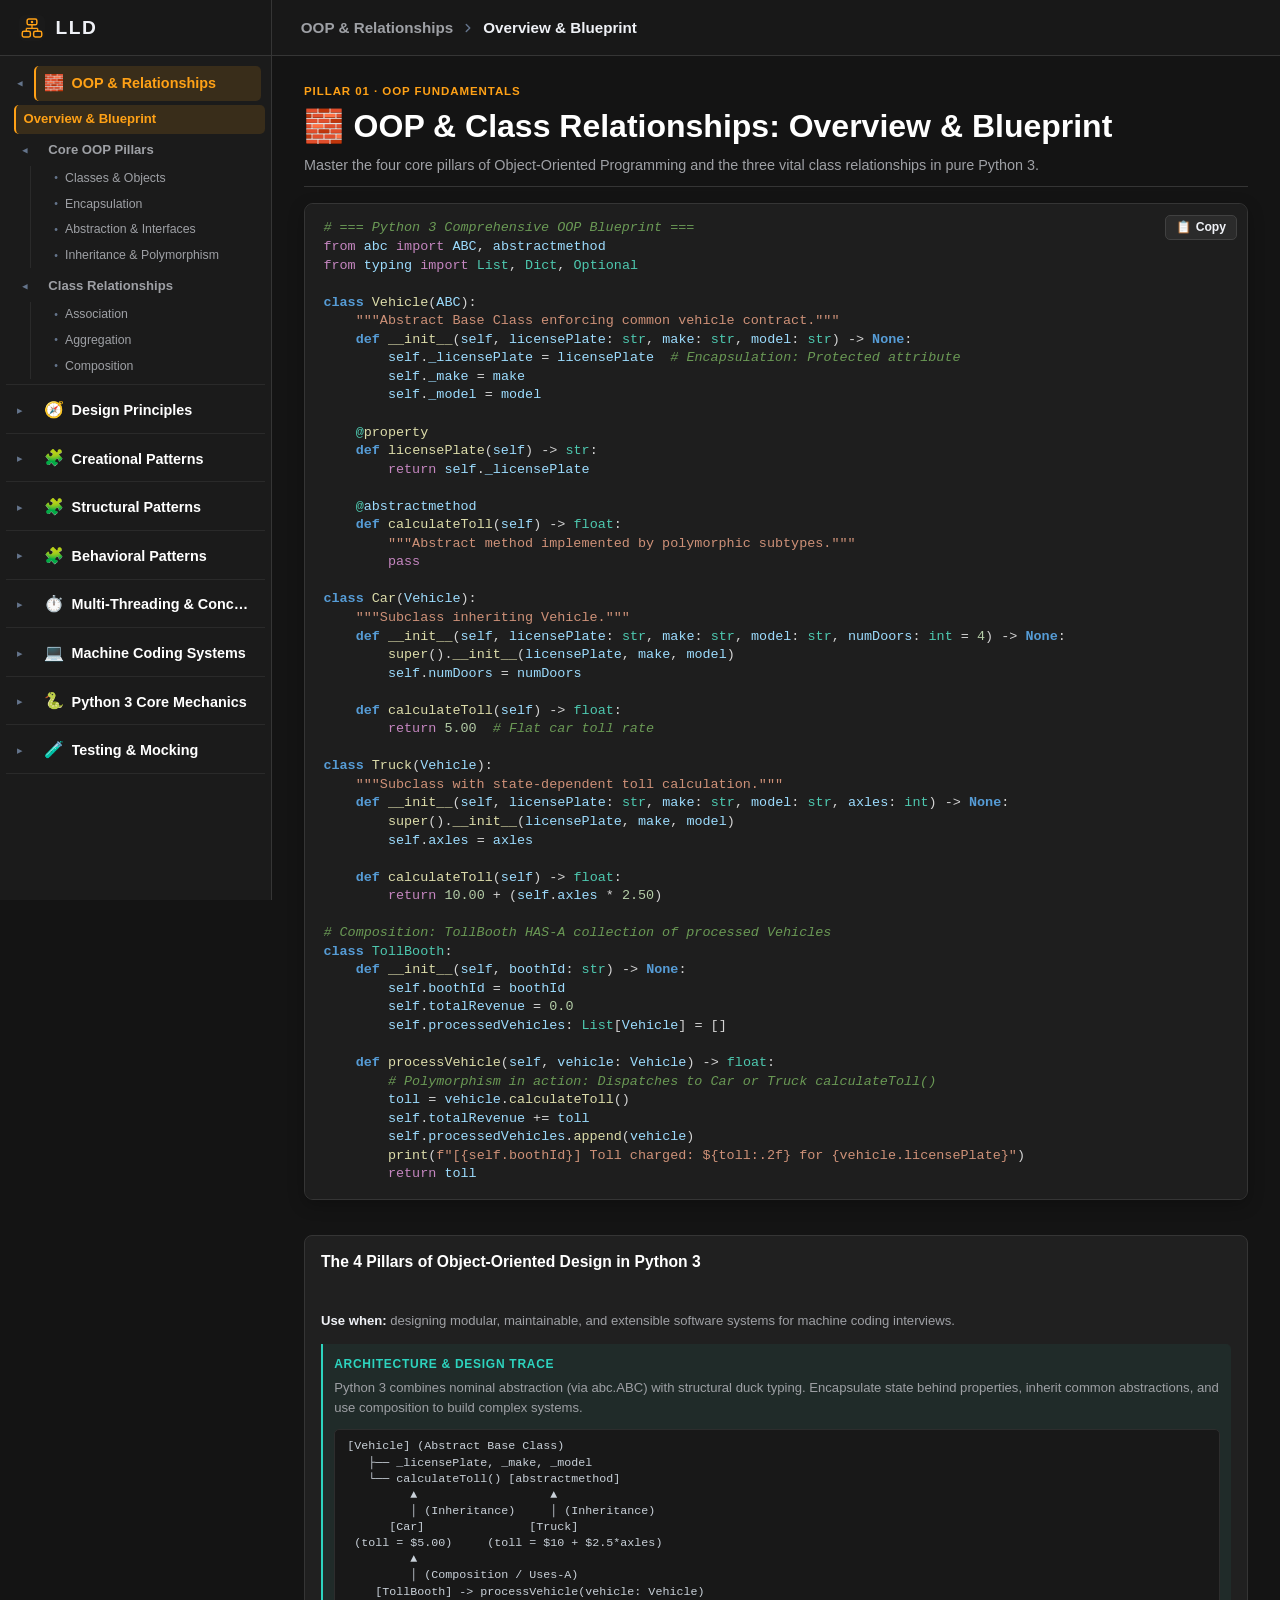
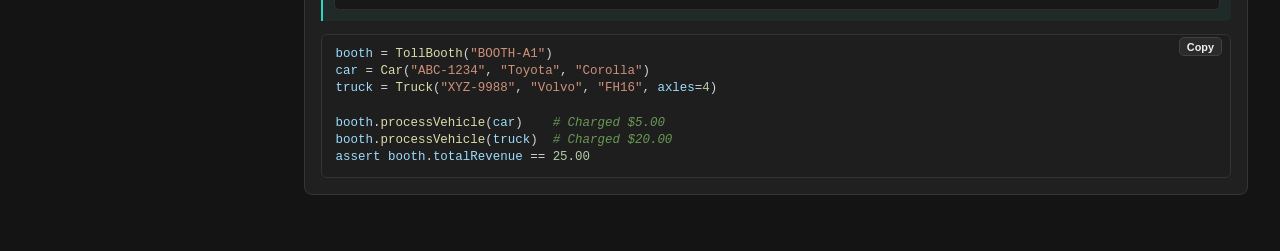
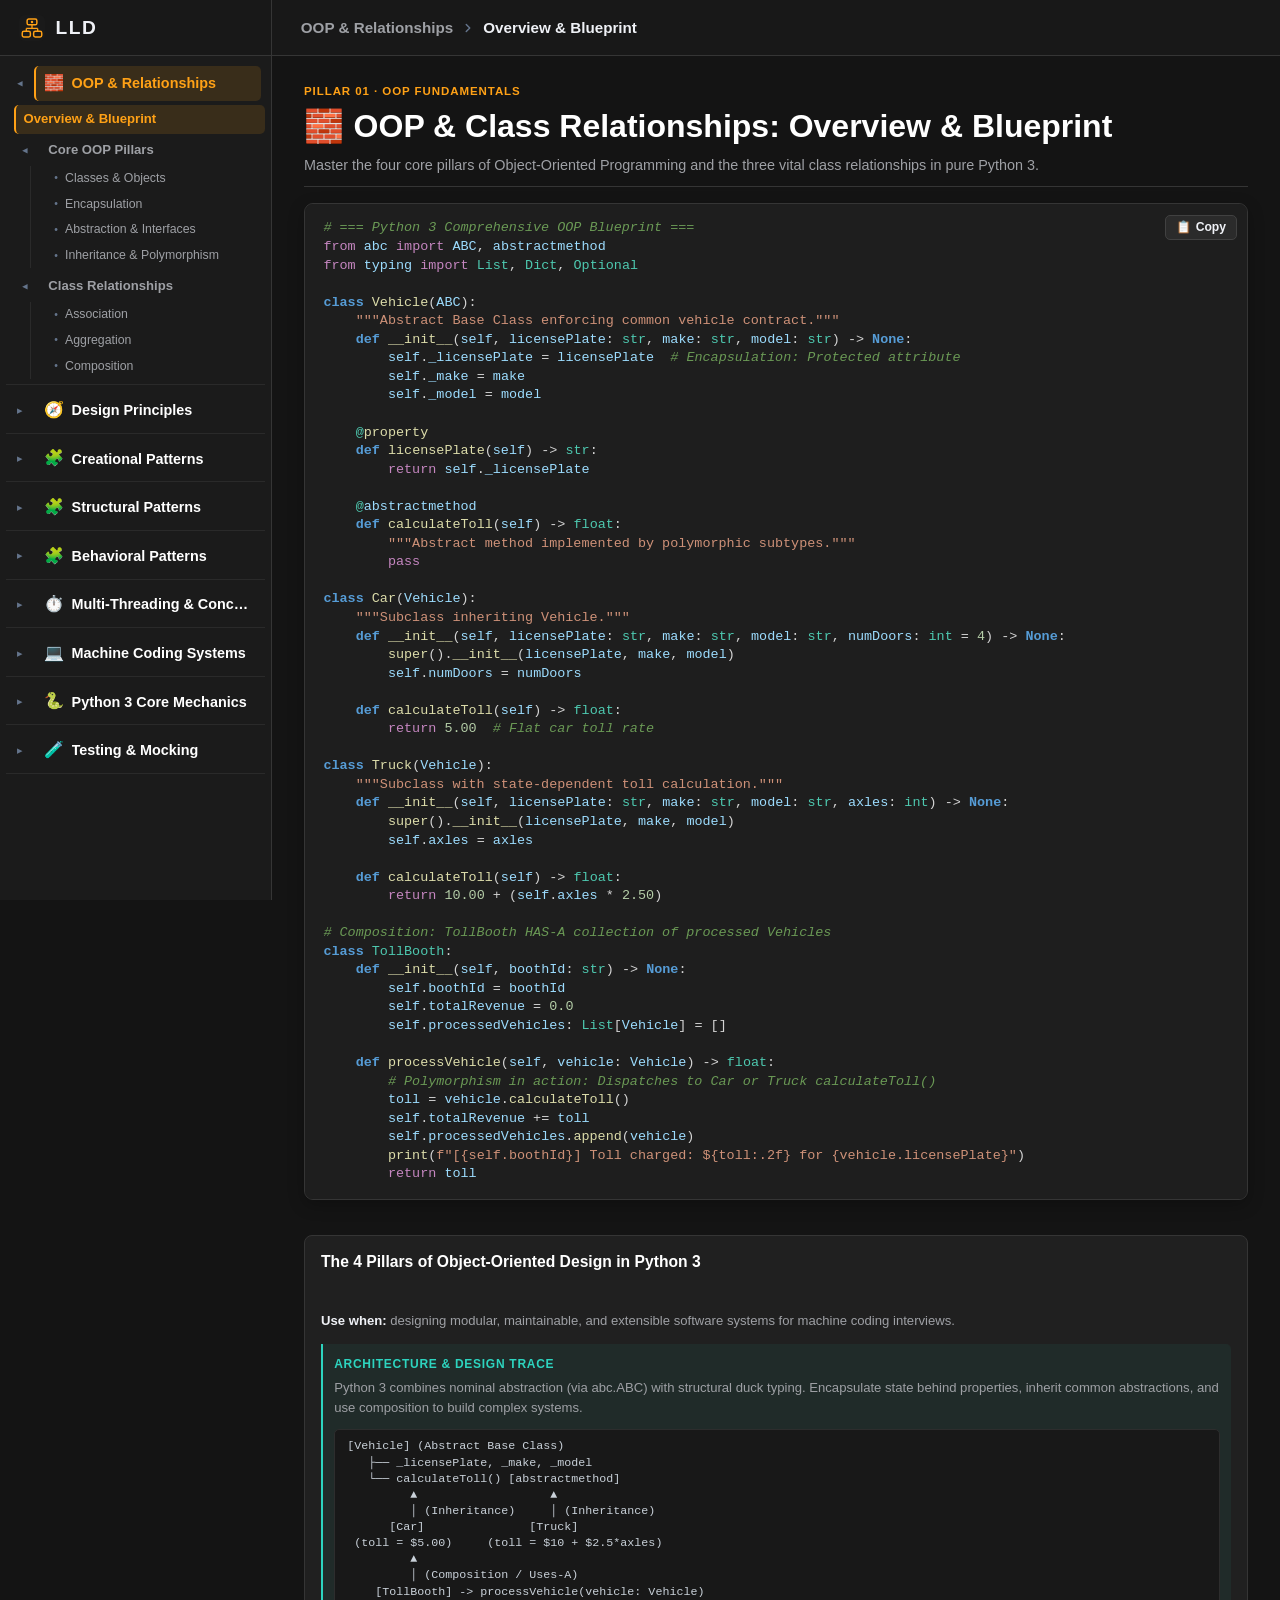
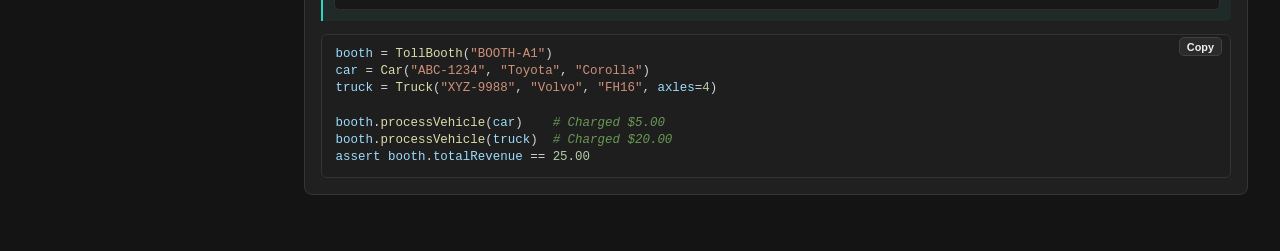
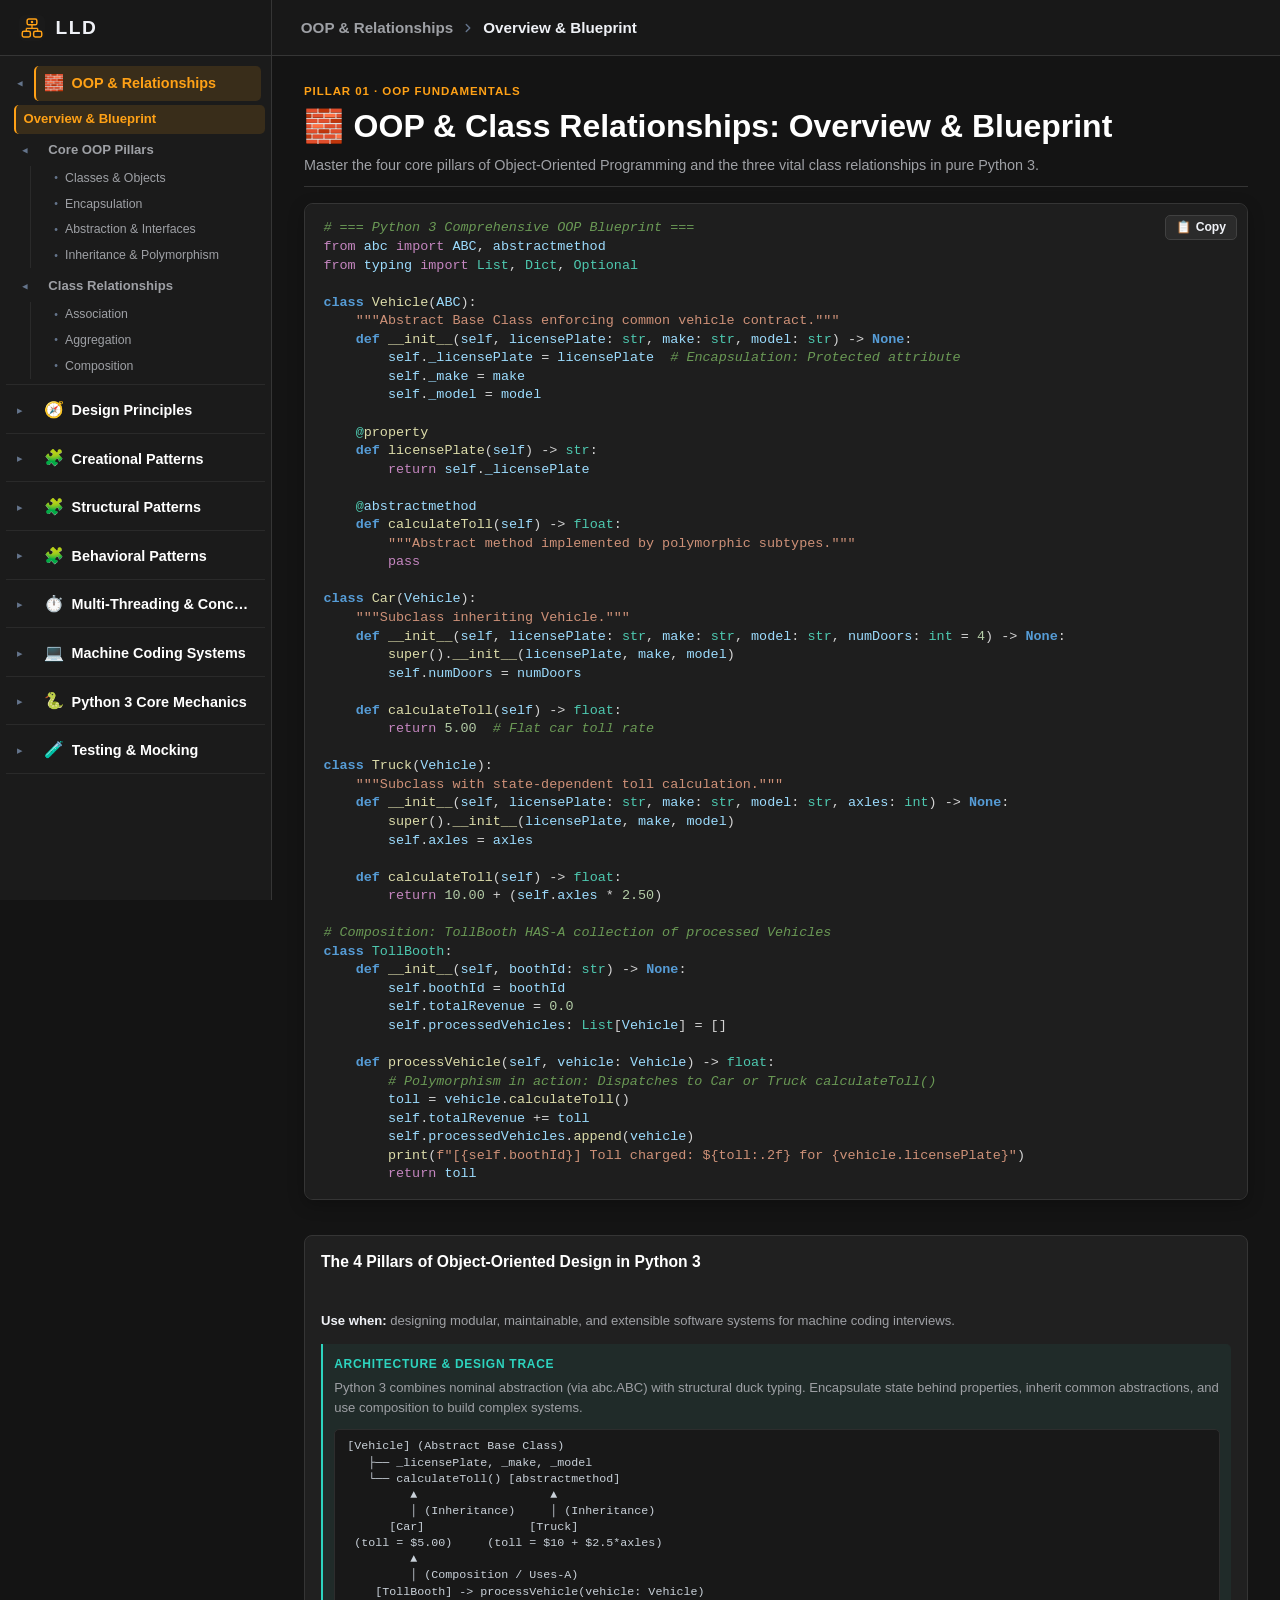
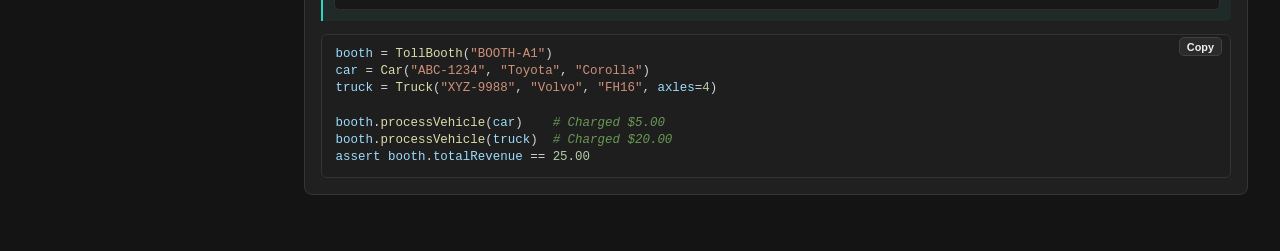
